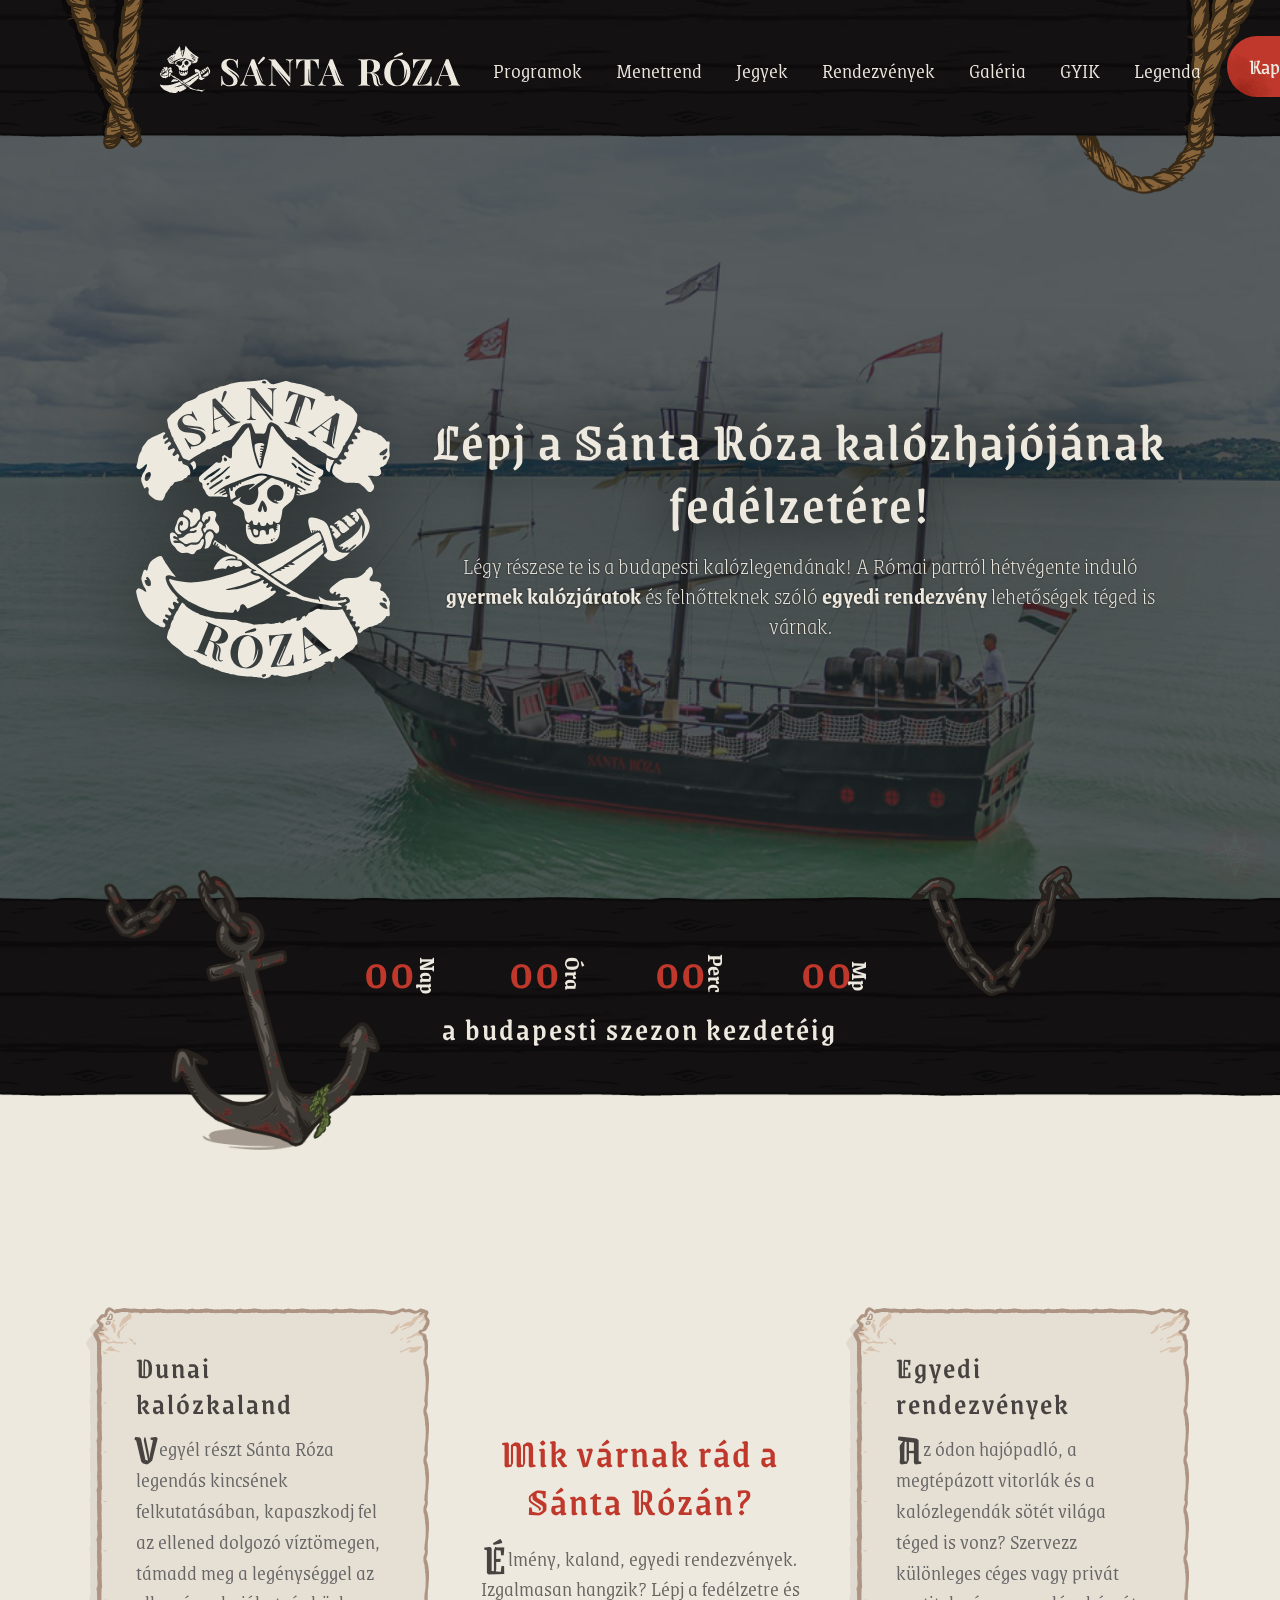
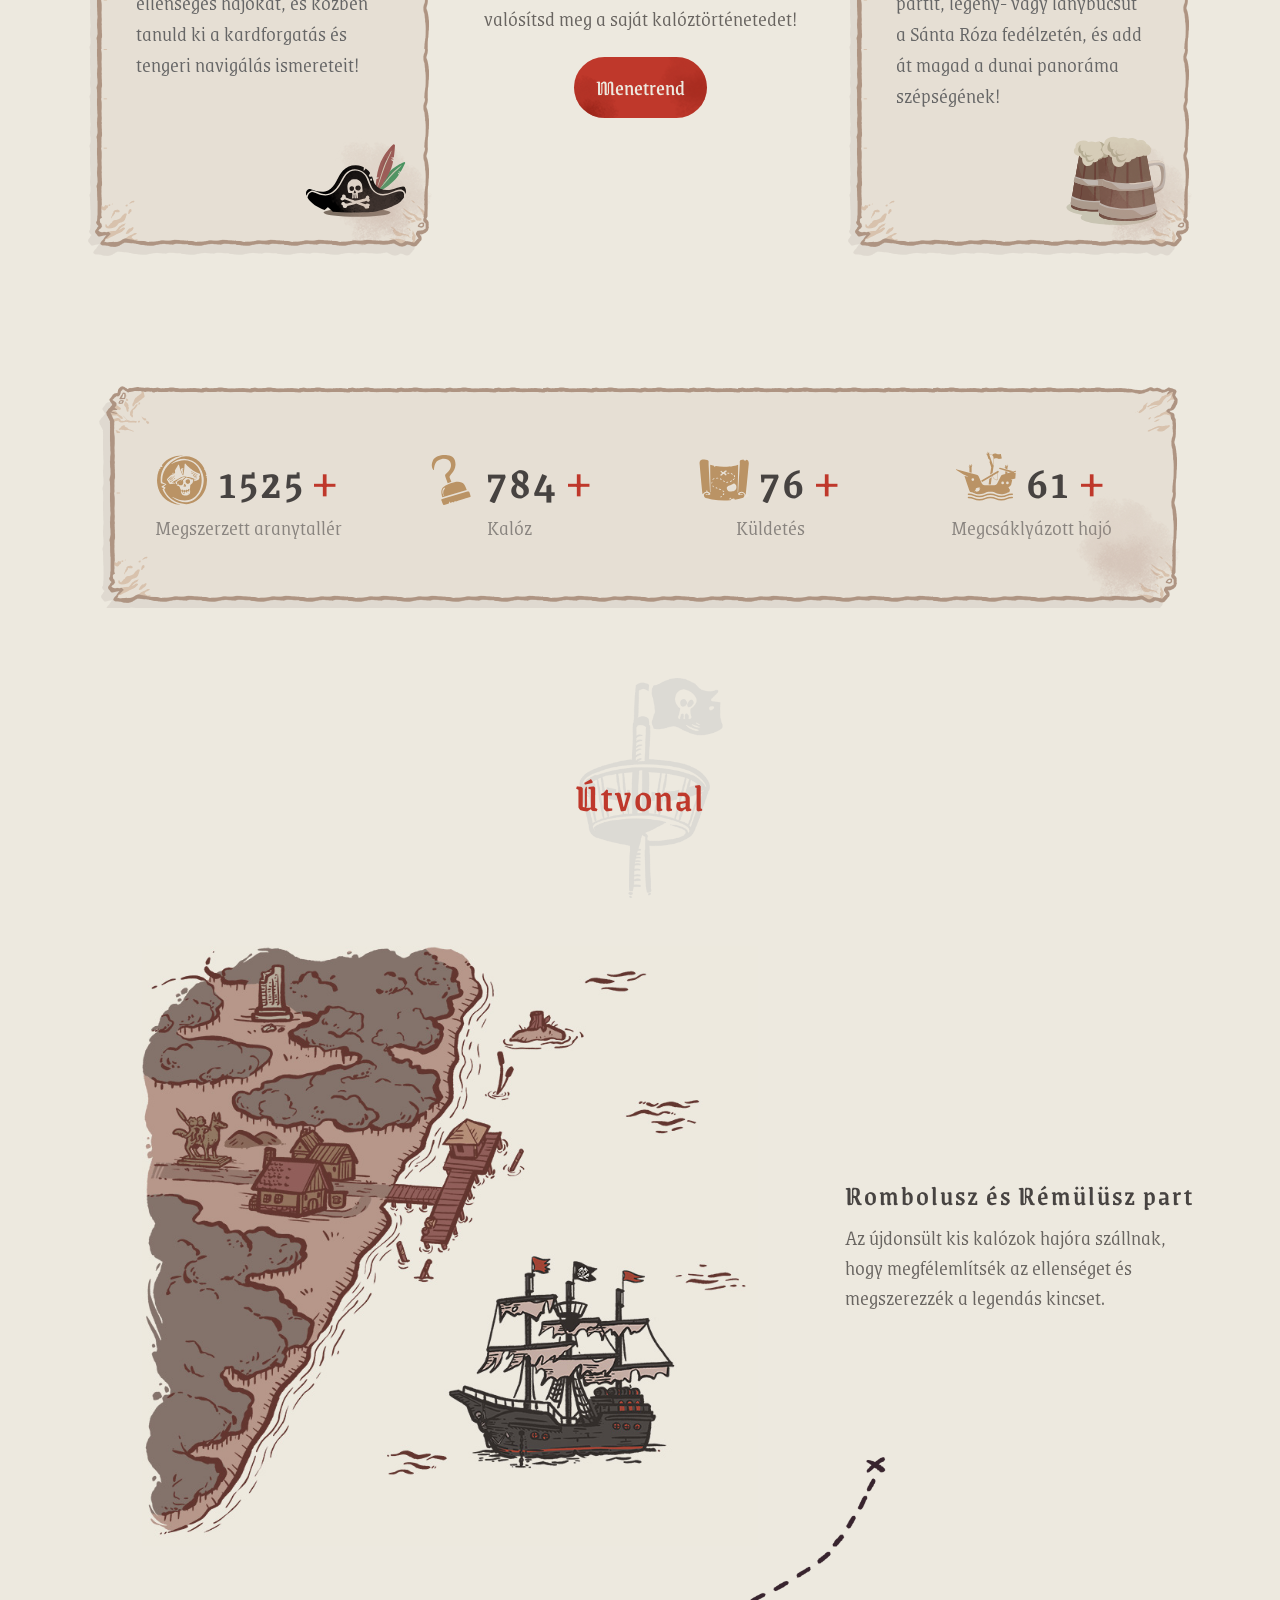
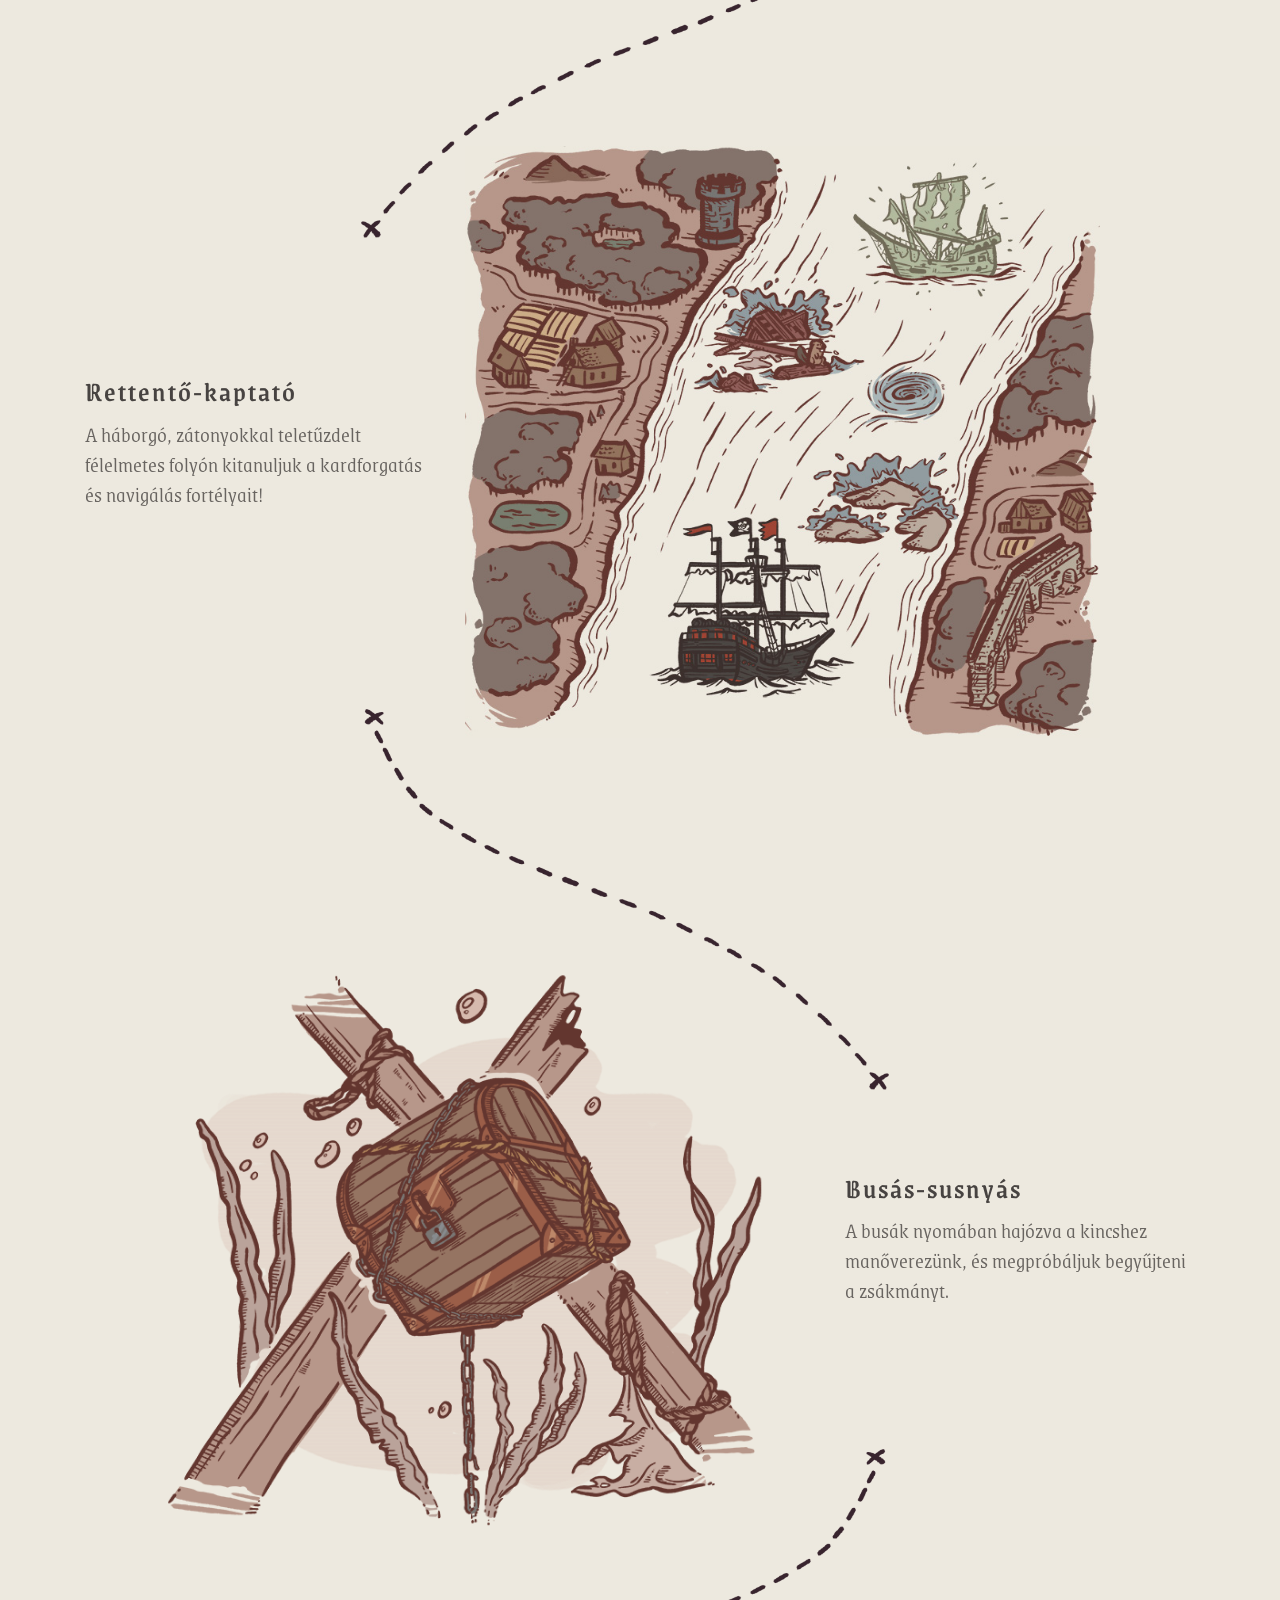
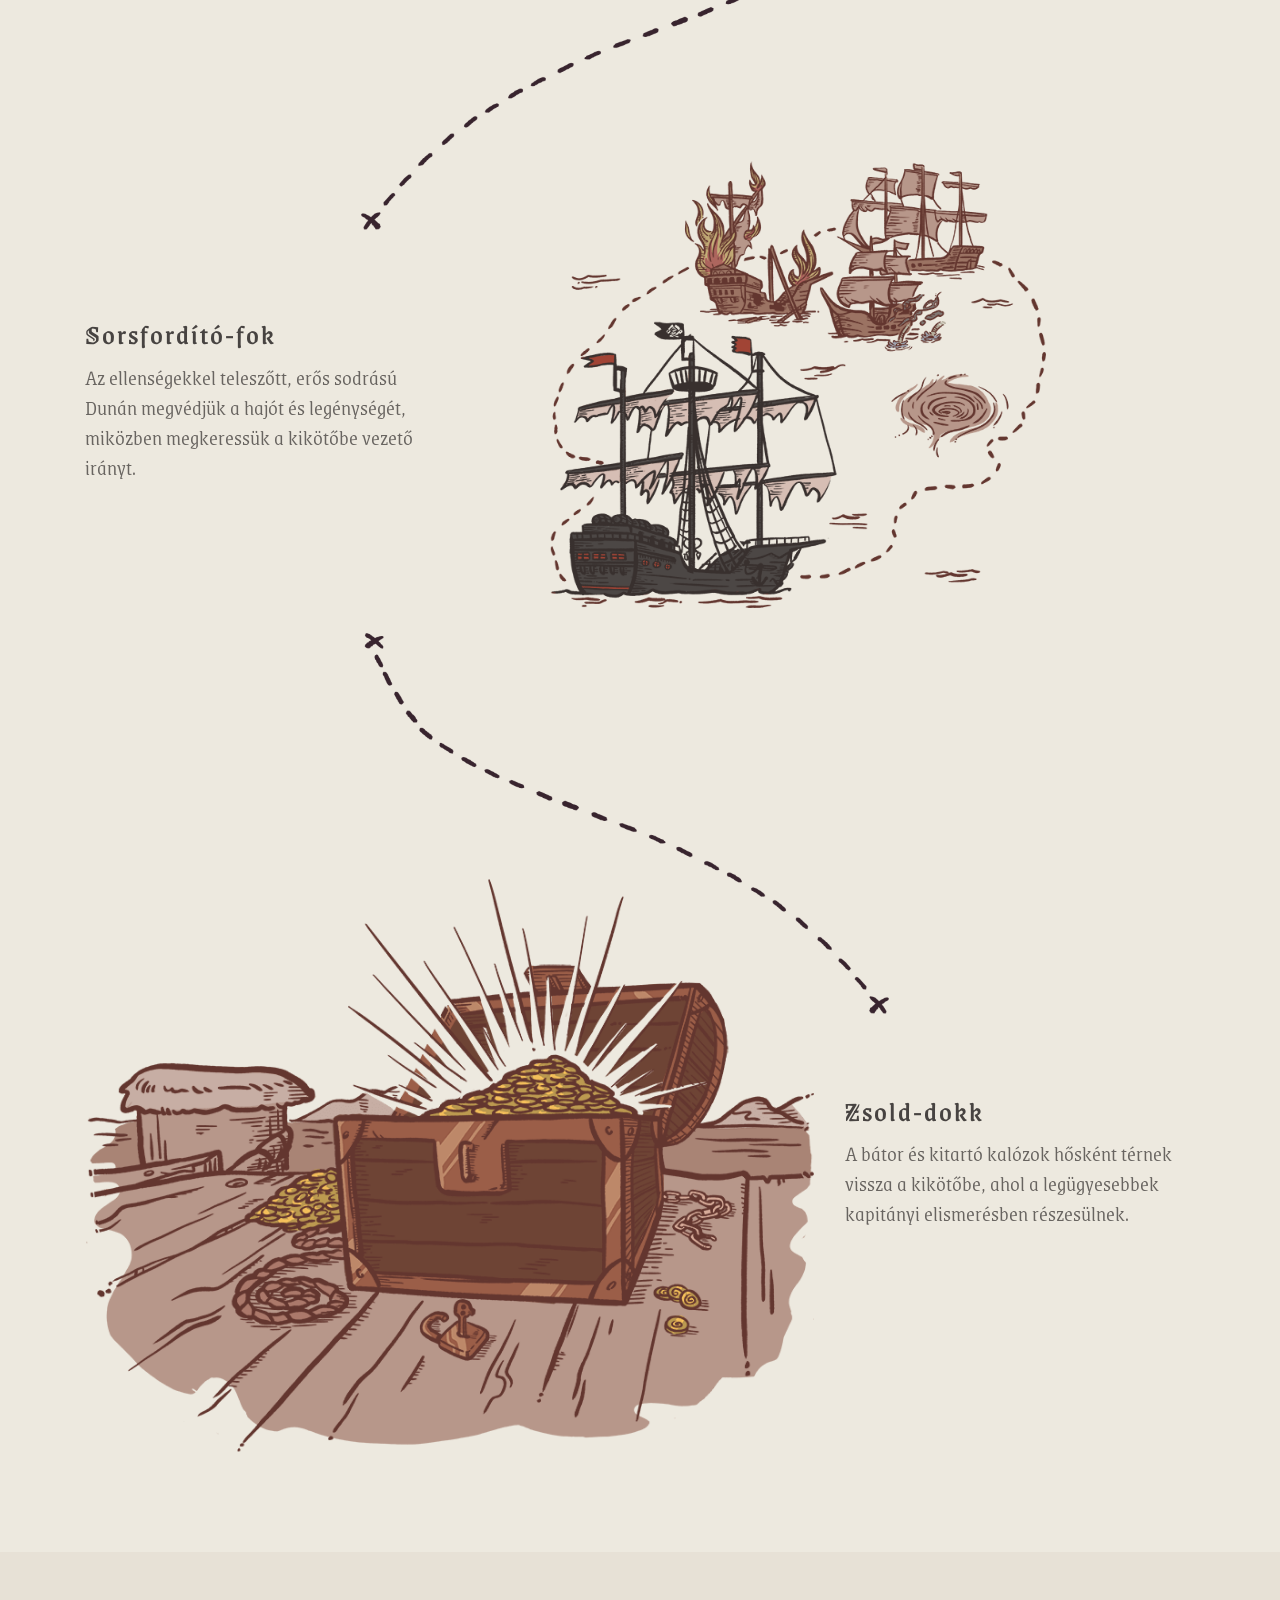
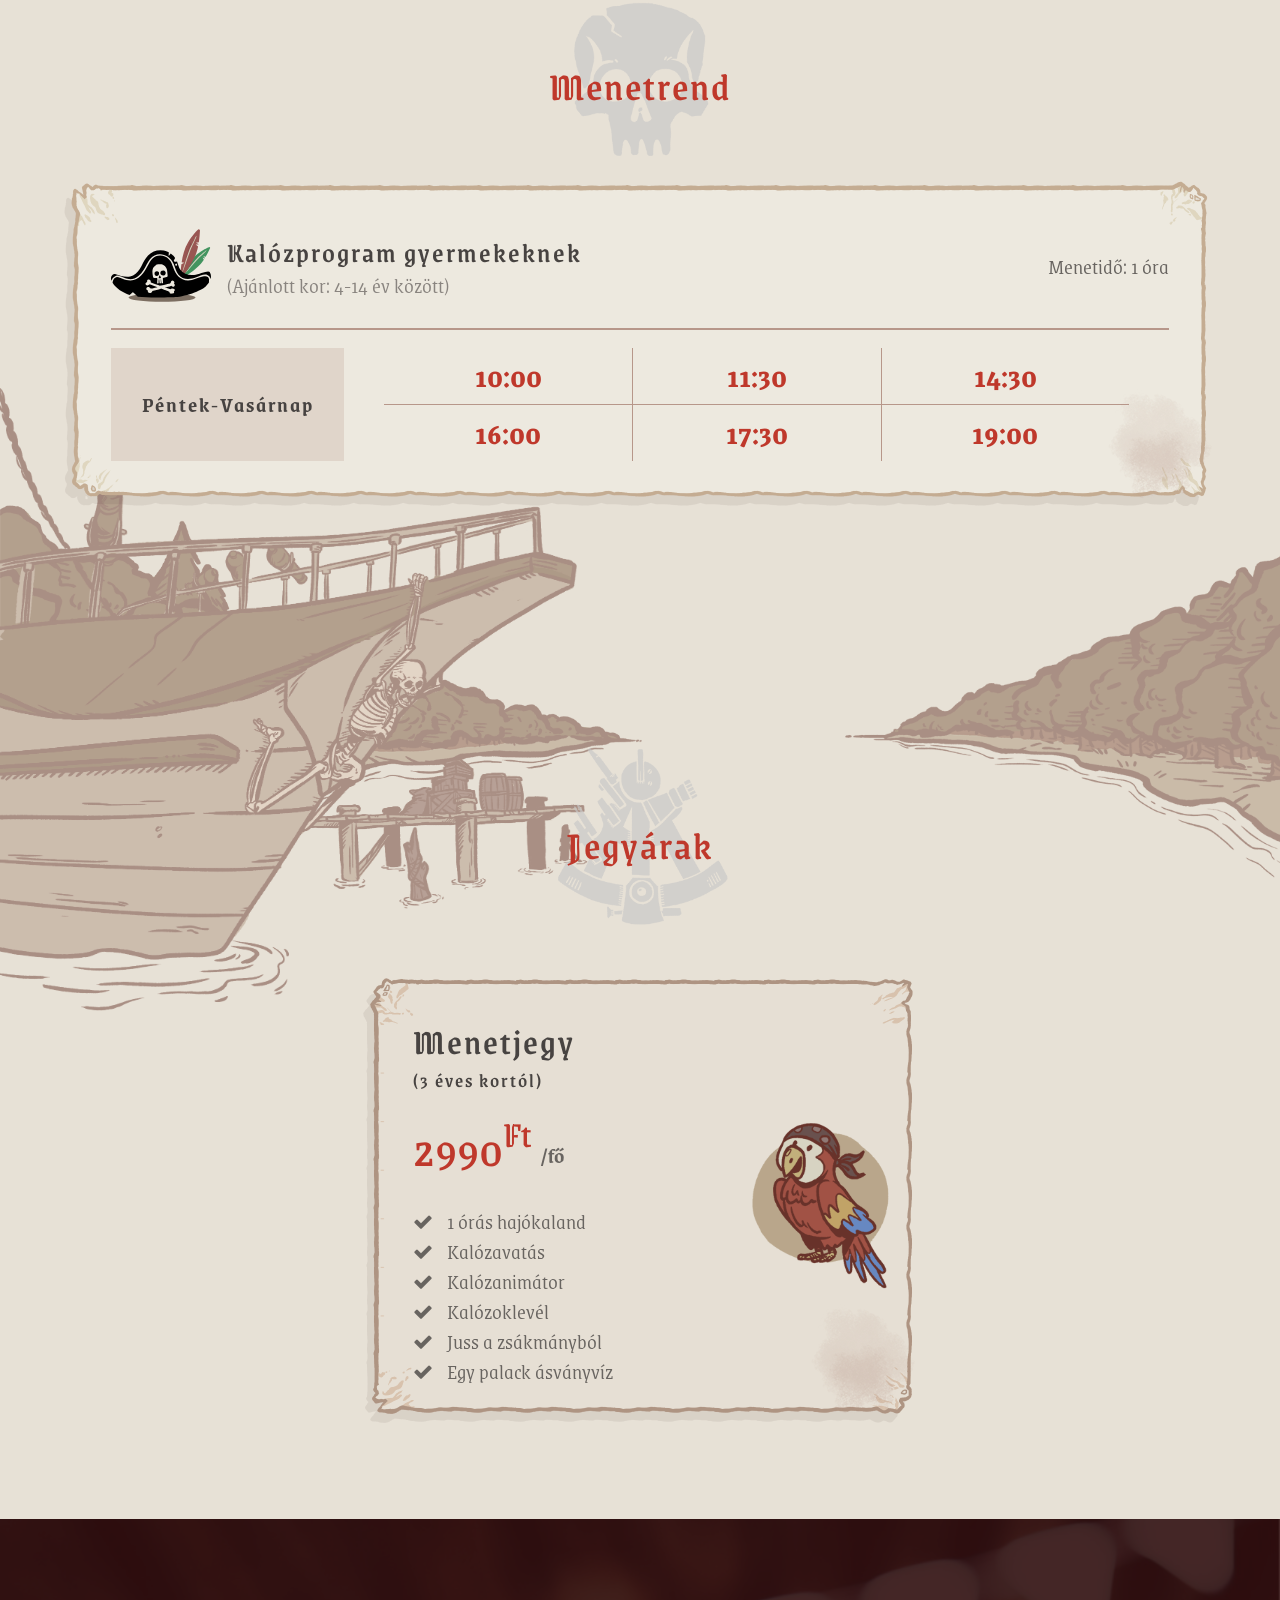
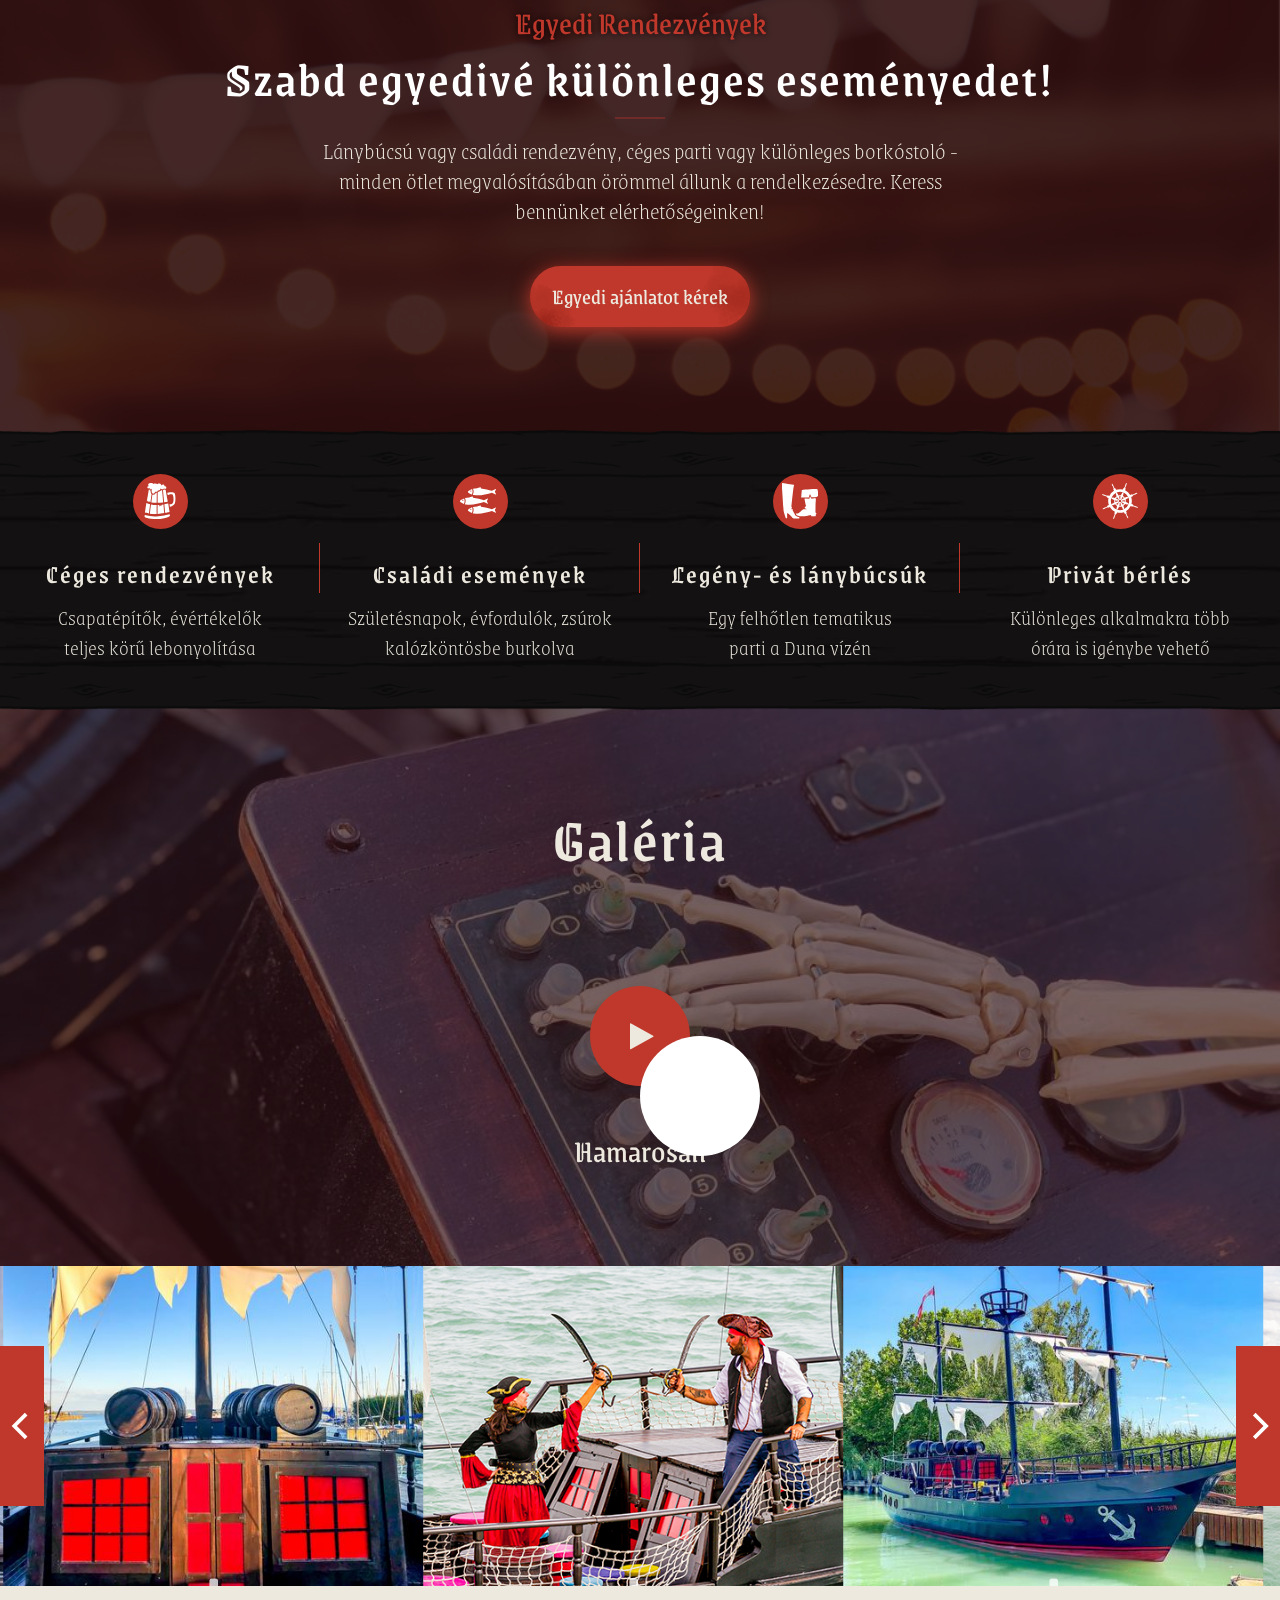
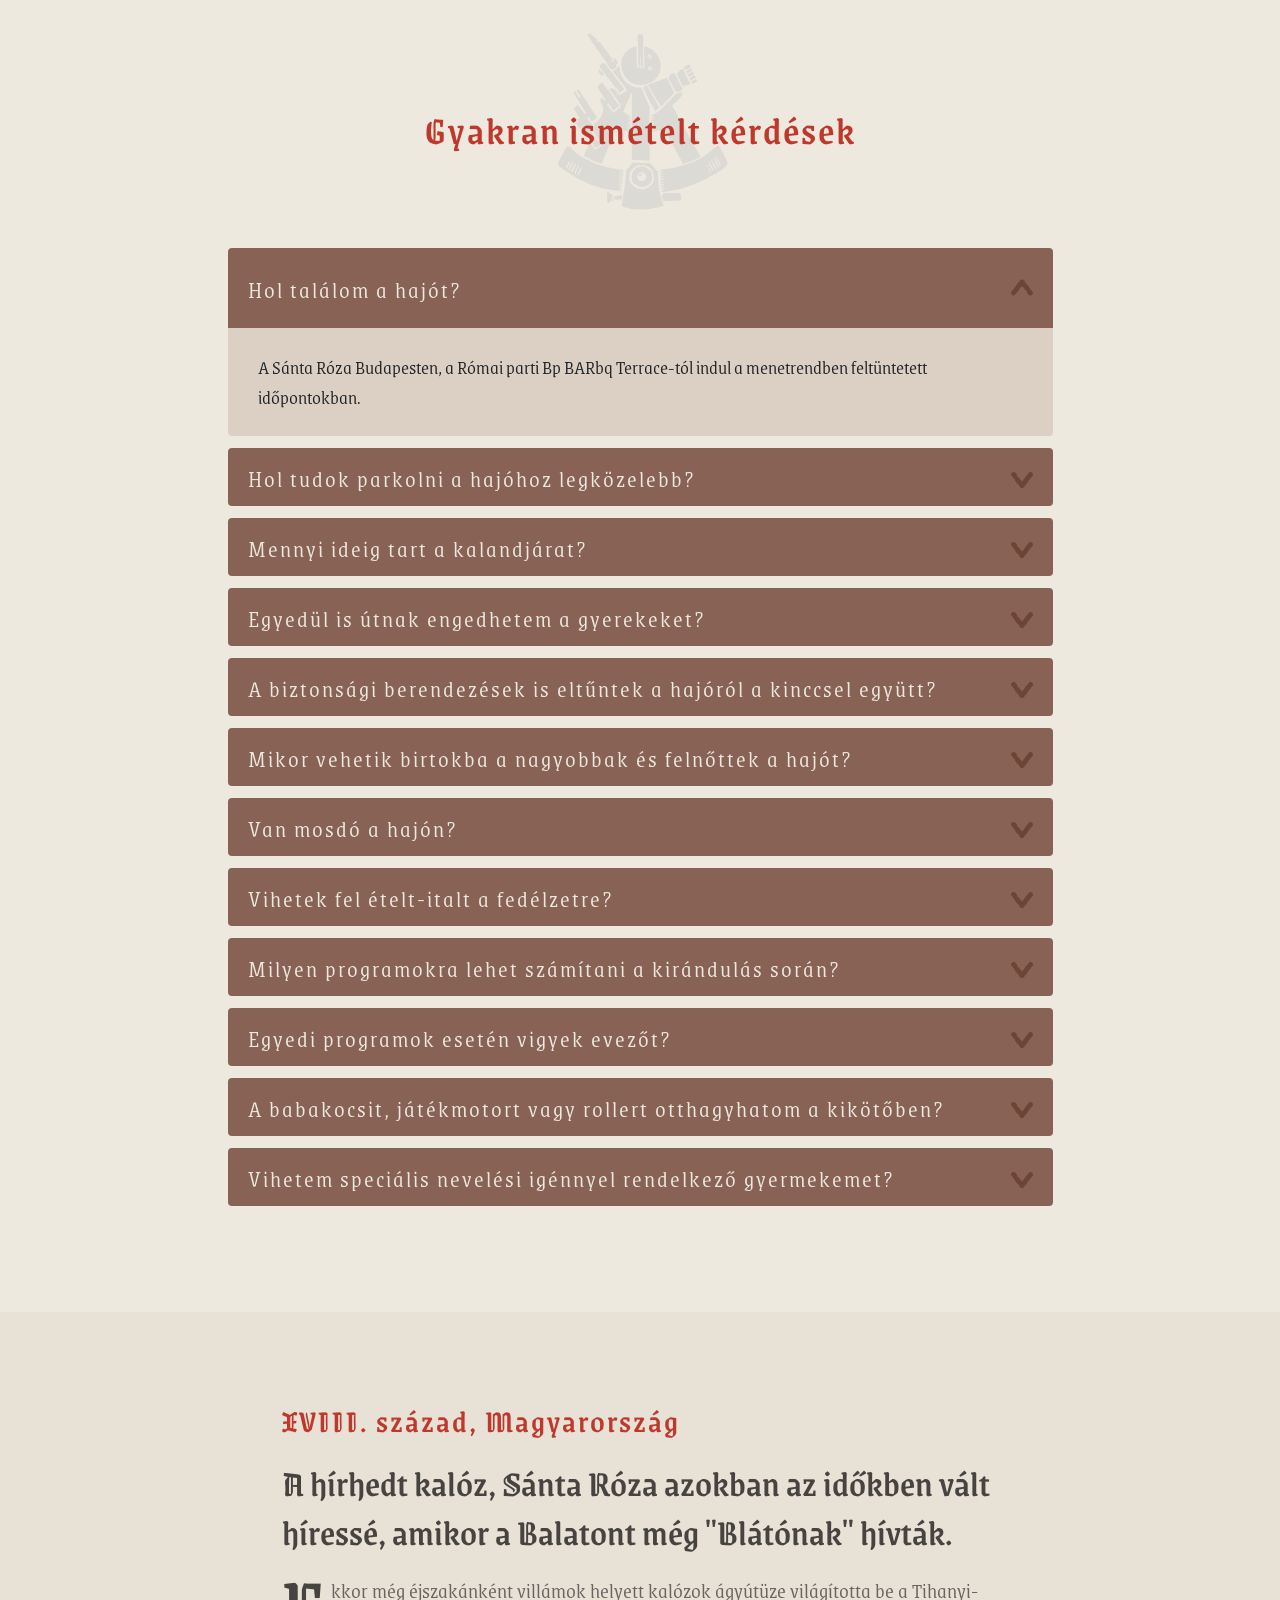
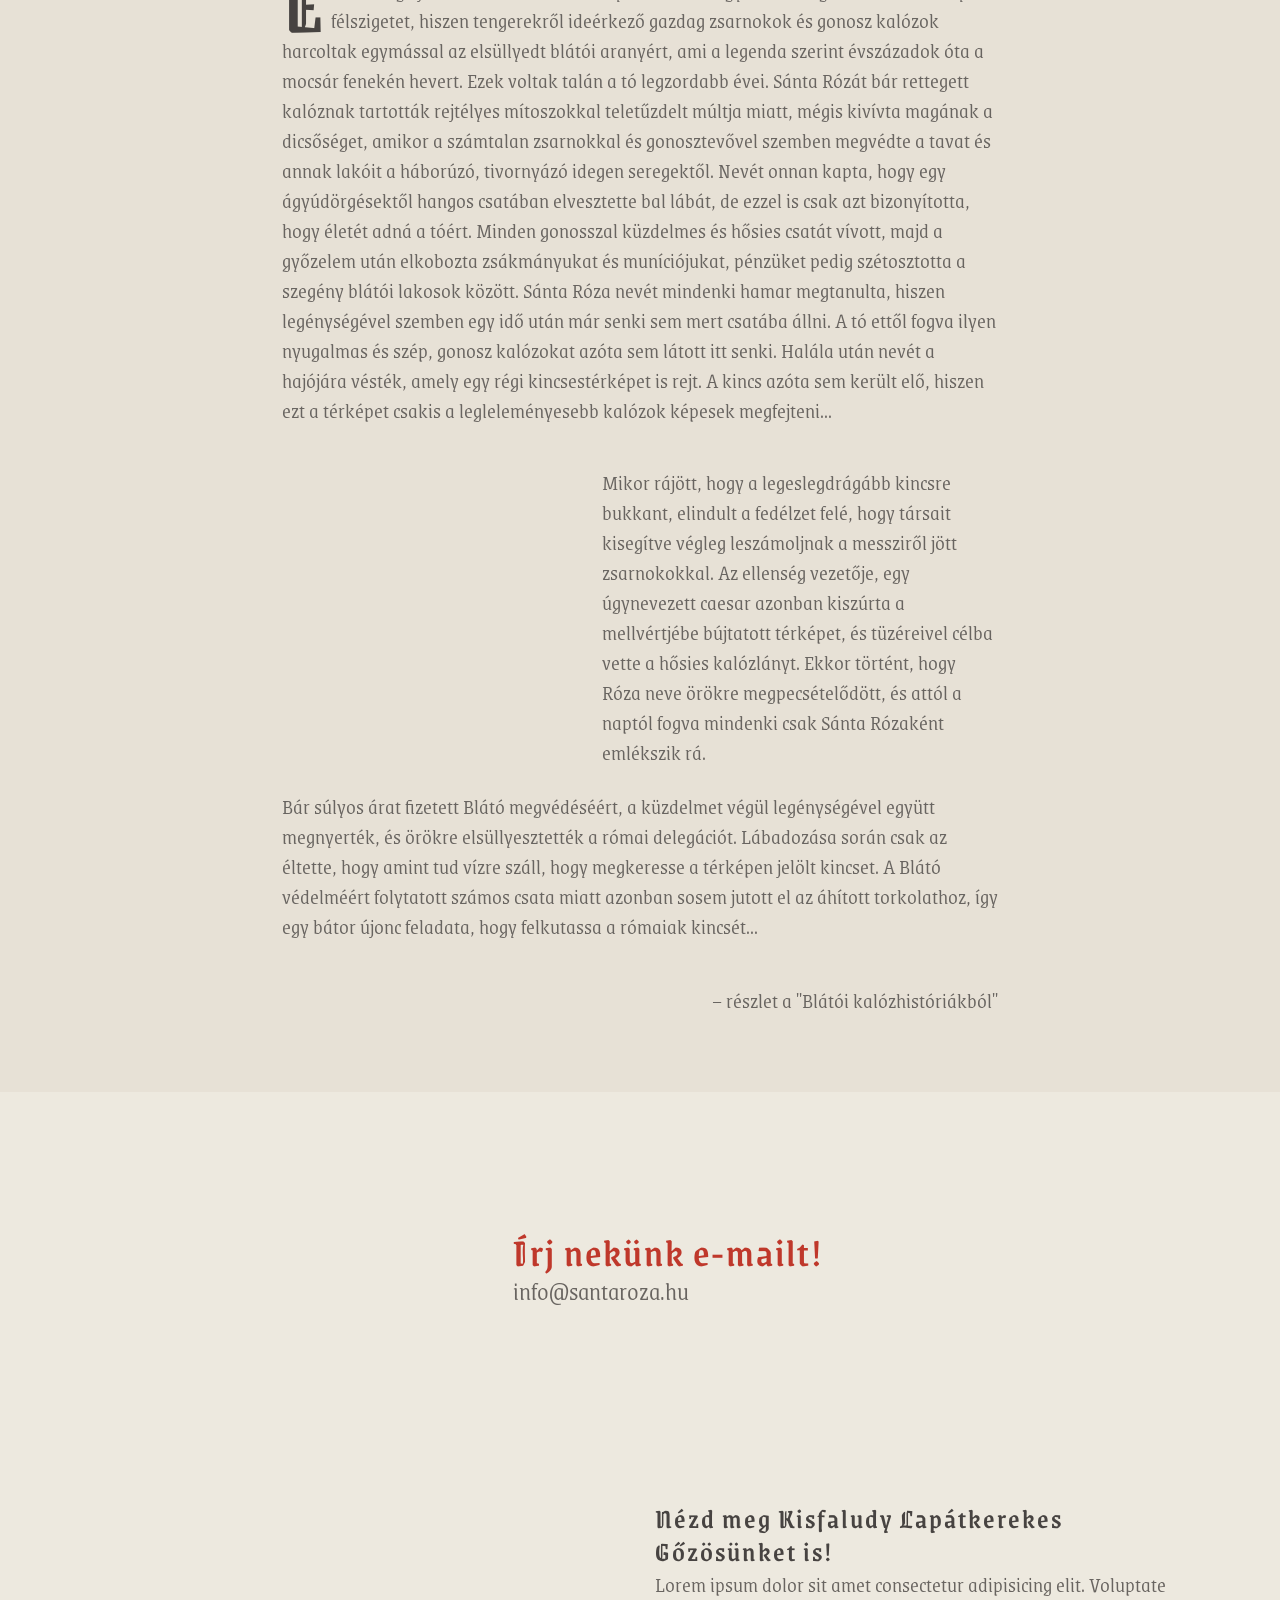
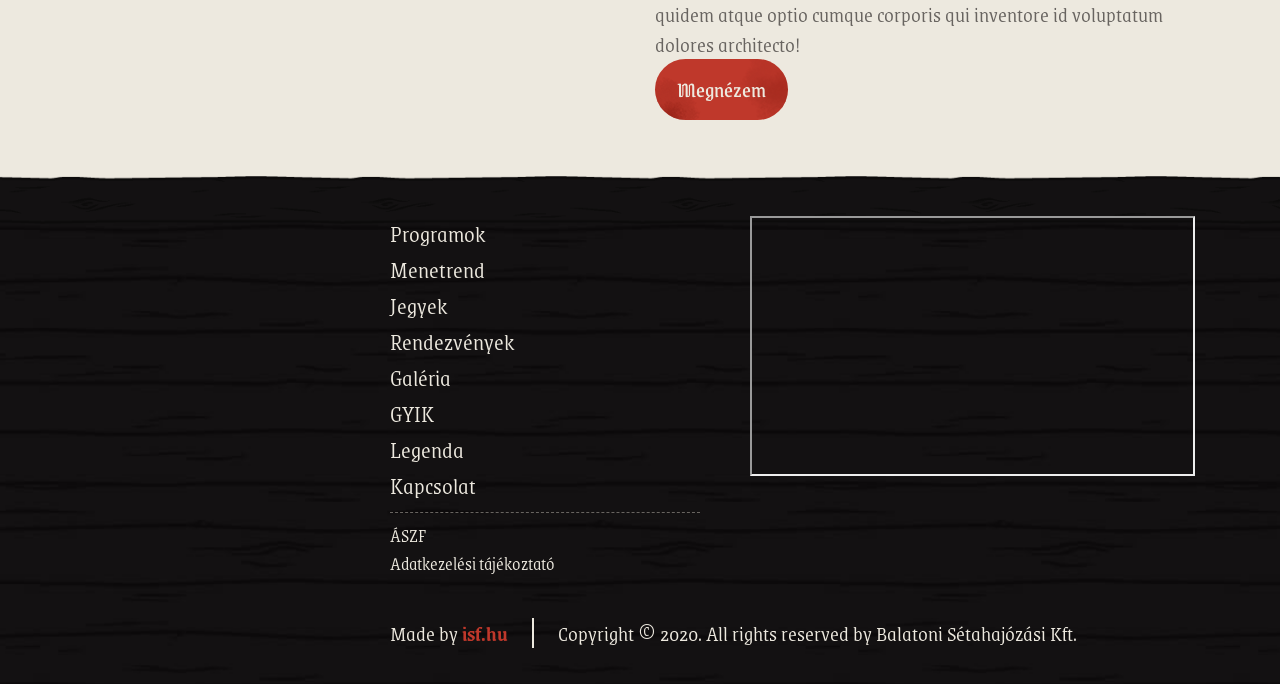
==== index.html @ 6e79219d "started brand cross ref section" ====
<!DOCTYPE html>
<html lang="hu">

<head>

    <!-- ROBOTS NO INDEX -->
    <meta name="robots" content="none" />

    <!-- Google Tag Manager -->
    <script>(function (w, d, s, l, i) {
            w[l] = w[l] || []; w[l].push({
                'gtm.start':
                    new Date().getTime(), event: 'gtm.js'
            }); var f = d.getElementsByTagName(s)[0],
                j = d.createElement(s), dl = l != 'dataLayer' ? '&l=' + l : ''; j.async = true; j.src =
                    'https://www.googletagmanager.com/gtm.js?id=' + i + dl; f.parentNode.insertBefore(j, f);
        })(window, document, 'script', 'dataLayer', 'GTM-WQSBJPK');</script>
    <!-- End Google Tag Manager -->

    <meta charset="UTF-8">
    <meta name="viewport" content="width=device-width, initial-scale=1, shrink-to-fit=no">
    <meta name="keywords"
        content="Kalózhajó, Lupa-sziget, budapesti gyerekprogram, fővárosi gyerekprogram, budapesti hajózás, budapesti kalózhajó, budapesti kalózprogram, privát bérlés, céges rendezvények, hajós program, hajóbérlés, kincskeresés, kalózkaland, Sánta Róza, osztálykirándulás, hajós gyerekprogram, balatoni gyerekprogram, balatoni kalózhajó, kalandjárat" />
    <meta name="description"
        content="Kalózhajós programok gyerekeknek és egyedi rendezvények, valamint privát bérlési lehetőségek a felnőtteknek. Légy te is a Sánta Róza legendájának részese!" />
    <meta property="og:image" content="/images/thumbnail_1920x1080.jpg">
    <title>Sánta Róza kalózhajó</title>
    <!--font-awesome icons link-->
    <link rel="stylesheet" href="css/font-awesome.min.css">
    <!--Favicon-->
    <link rel="icon" type="image/png" sizes="32x32" href="favicon-32x32.png">
    <link rel="icon" type="image/png" sizes="16x16" href="favicon-16x16.png">
    <!-- Bootstrap CSS -->
    <link rel="stylesheet" href="css/bootstrap.min.css">
    <link rel="stylesheet" href="css/slick.css">
    <link rel="stylesheet" href="css/venobox.css">
    <link rel="stylesheet" href="css/lightbox.min.css">
    <!--main style file-->
    <link rel="stylesheet" href="css/style.css">
    <link rel="stylesheet" href="css/responsive.css">
    <link rel="stylesheet" href="css/custom.min.css">

    <!-- Flickity -->
    <link rel="stylesheet" href="css/flickity.min.css" media="screen">
</head>

<body>
    <!-- HEADER AREA START -->
    <!-- Google Tag Manager (noscript) -->
    <noscript><iframe src="https://www.googletagmanager.com/ns.html?id=GTM-WQSBJPK" height="0" width="0"
            style="display:none;visibility:hidden"></iframe></noscript>
    <!-- End Google Tag Manager (noscript) -->

    <nav class="navbar navbar-expand-xl bg-wood--repeat bottom navbar-light sticky-top" id="navber">
        <div class="navbar__ropes-container"></div>
        <span class="rope-right"></span>
        <div class="navbar-content container-fluid">
            <a class="navbar-brand" href="index.html">
                <img class="logomeret navbar__logo" src="images/brand/sr-logo-text-light.svg" alt="Sánta Róza logó">
            </a>
            <button class="navbar-toggler" type="button" data-toggle="collapse" data-target="#navbarSupportedContent"
                aria-controls="navbarSupportedContent" aria-expanded="false" aria-label="Toggle navigation">
                <i class="fa fa-bars" aria-hidden="true"></i>
            </button>

            <div class="collapse navbar-collapse menu-main" id="navbarSupportedContent">
                <ul class="navbar-nav ml-auto menu-item">
                    <li class="nav-item">
                        <a class="nav-link" href="#programok">Programok</a>
                    </li>
                    <li class="nav-item">
                        <a class="nav-link" href="#menetrend">Menetrend</a>
                    </li>
                    <li class="nav-item">
                        <a class="nav-link" href="#jegyarak">Jegyek</a>
                    </li>

                    <li class="nav-item">
                        <a class="nav-link" href="#egyedirendezvenyek">Rendezvények</a>
                    </li>

                    <li class="nav-item">
                        <a class="nav-link" href="#galeria">Galéria</a>
                    </li>

                    <li class="nav-item">
                        <a class="nav-link" href="#gyik">GYIK</a>
                    </li>

                    <li class="nav-item">
                        <a class="nav-link" href="#legenda">Legenda</a>
                    </li>
                    <li class="nav-item">
                        <a class="nav-link nav-btn btn--style1" href="#kapcsolat">Kapcsolat</a>
                    </li>
                </ul>
            </div>
        </div>
    </nav>
    <!-- HEADER AREA END -->

    <!-- BANNER AREA START -->
    <section id="banner">
        <!-- <span class="text-shadow"></span> -->
        <div class="backtotop">
            <a href="#banner"><i class="backtotop__icon"></i></a>
        </div>

        <div class="container h-100">
            <div class="row h-100">
                <div class="col-12">
                    <div class="banner-content">
                        <div class="banner__image-holder"></div>
                        <div class="banner__txt">
                            <h1>Lépj a Sánta Róza kalózhajójának fedélzetére!</h1>
                            <p>Légy részese te is a budapesti kalózlegendának! A Római partról hétvégente induló
                                <b>gyermek
                                    kalózjáratok</b> és felnőtteknek szóló <b>egyedi rendezvény</b> lehetőségek téged is
                                várnak. </p>
                        </div>
                    </div>
                </div>
            </div>
        </div>
    </section>

    <section id="banner-2" class="bg-wood--repeat top-bottom">

        <div class="anchor-container"></div>

        <div class="container">
            <div class="row justify-content-center">
                <div class="col-lg-10 col-md-7 col-sm-12 col-10 mobile-auto">
                    <div class="luanch">
                        <div class="coundown_res">
                            <div class="container">

                            </div>
                            <div class="row no-gutters justify-content-center banner-2__container">
                                <!-- <div class="col-lg-1">
                                    <span class="hourglass-icon"></span>
                                </div> -->
                                <div class="col-lg-11 align-self-center">
                                    <div class="row justify-content-center">
                                        <div class="col-lg-2 col-sm-3 col-3 m-responsive count-item">
                                            <div class="coun">
                                                <div class="coun_time">
                                                    <h2 id="day" class="coming-data"></h2>
                                                    <p class="coming-data2">Nap</p>
                                                </div>
                                            </div>
                                        </div>
                                        <div class="col-lg-2 col-sm-3 col-3 m-responsive count-item">
                                            <div class="coun">
                                                <div class="coun_time">
                                                    <h2 id="hour" class="coming-data"></h2>
                                                    <p class="coming-data2">Óra</p>
                                                </div>
                                            </div>
                                        </div>
                                        <div class="col-lg-2 col-sm-3 col-3 m-responsive count-item">
                                            <div class="coun">
                                                <div class="coun_time">
                                                    <h2 id="month" class="coming-data"></h2>
                                                    <p class="coming-data2">Perc</p>
                                                </div>
                                            </div>
                                        </div>
                                        <div class="col-lg-2 col-sm-3 col-3 m-responsive count-item">
                                            <div class="coun">
                                                <div class="coun_time">
                                                    <h2 id="second" class="coming-data"></h2>
                                                    <p class="coming-data2">Mp</p>
                                                </div>
                                            </div>
                                        </div>
                                        <div class="col-lg-12 align-bottom align-self-center text-center">
                                            <h2 class="banner-2__aside-text">a budapesti szezon kezdetéig</h2>
                                        </div>
                                    </div>
                                </div>

                            </div>
                        </div>
                    </div>
                </div>
            </div>
        </div>
    </section>
    <!-- BANNER AREA END -->


    <!-- EVENT AREA START -->
    <a id="programok"></a>
    <section id="event" class="lazy">
        <div class="container">
            <div class="row">
                <div class="col-12">
                    <div class="row align-items-stretch justify-content-center justify-content-lg-between">
                        <div class="event__item col-lg-4 col-sm-10 col-12 order-2 order-lg-1">
                            <div class="about-item boxed boxed--paper">
                                <span class="about-item__icon icon pirate-hat"></span>
                                <h3>Dunai kalózkaland</h3>
                                <p>
                                    <span class="first-char">V</span>
                                    egyél részt Sánta Róza legendás kincsének felkutatásában, kapaszkodj fel az ellened
                                    dolgozó víztömegen, támadd meg a
                                    legénységgel az ellenséges hajókat, és közben tanuld ki a kardforgatás és tengeri
                                    navigálás ismereteit!</p>
                            </div>
                        </div>

                        <div class="event__item col-lg-4 event-header text-center order-1 order-lg-2">
                            <div class="event-header__content">
                                <h3>Mik várnak rád a Sánta Rózán?</h3>
                                <p>
                                    <span class="first-char">É</span>
                                    lmény, kaland, egyedi rendezvények. Izgalmasan hangzik? Lépj a fedélzetre és
                                    valósítsd
                                    meg a saját kalóztörténetedet!</p>
                                <a href="#menetrend" class="btn--style1">
                                    Menetrend</a>
                            </div>

                        </div>

                        <div class="event__item col-lg-4 col-sm-10 col-12 order-3">
                            <div class="about-item boxed boxed--paper">
                                <span class="about-item__icon icon jugs-mat"></span>
                                <h3>Egyedi rendezvények</h3>
                                <p>
                                    <span class="first-char">A</span>
                                    z ódon hajópadló, a megtépázott vitorlák és a kalózlegendák sötét világa téged is
                                    vonz? Szervezz különleges céges vagy privát partit, legény- vagy lánybúcsút a Sánta
                                    Róza
                                    fedélzetén, és add át magad a dunai panoráma szépségének!</p>
                            </div>
                        </div>
                        <!-- <div class="col-lg-6 col-sm-6">
                            <div class="about-item boxed boxed--paper">
                                <span class="icon steering-wheel"></span>
                                <h3>Navigálás</h3>
                                <p>Tanuld meg a tengeri csomó és a horgonyzás fogalmát, az iránytű használatát és vezesd
                                    te is a hajót. </p>
                            </div>
                        </div>
                        <div class="col-lg-6 col-sm-6">
                            <div class="about-item boxed boxed--paper">
                                <span class="icon pirate-ship"></span>
                                <h3>Portyázás</h3>
                                <p>Sánta Róza emlékére a környező hajók ostromlása, ágyútűz és csatakiáltások közepette.
                                </p>
                            </div>
                        </div> -->
                    </div>
                </div>
            </div>
        </div>
    </section>
    <!-- EVENT AREA END -->

    <!-- COUNTER AREA START -->
    <section id="counter" class="lazy">
        <div class="container">
            <div class="counter__container">
                <div class="row justify-content-center">
                    <div class="col-11">
                        <div class="row count-shadow count-item boxed boxed--paper">
                            <div class="col-lg-3 col-sm-6 text-center counter-txt line-dark">
                                <span class="icon coin-2"></span>
                                <h3 class="counter" data-counterup-time="2500" data-counterup-delay="30"
                                    data-counterup-beginat="100">2179</h3>
                                <span>+</span>
                                <p>Megszerzett aranytallér</p>
                            </div>
                            <div class="col-lg-3 col-sm-6 text-center counter-txt">
                                <span class="icon pirate-hook-2"></span>
                                <h3 class="counter" data-counterup-time="2500" data-counterup-delay="30"
                                    data-counterup-beginat="10">1203</h3>
                                <span>+</span>
                                <p>Kalóz</p>
                            </div>
                            <div class="col-lg-3 col-sm-6 text-center counter-txt line-dark">
                                <span class="icon map"></span>
                                <h3 class="counter" data-counterup-time="2500" data-counterup-delay="30"
                                    data-counterup-beginat="2">114</h3>
                                <span>+</span>
                                <p>Küldetés</p>
                            </div>
                            <div class="col-lg-3 col-sm-6 text-center counter-txt">
                                <span class="icon ship-surrender"></span>
                                <h3 class="counter" data-counterup-time="2500" data-counterup-delay="30"
                                    data-counterup-beginat="10">79</h3>
                                <span>+</span>
                                <p>Megcsáklyázott hajó</p>
                            </div>
                        </div>
                    </div>
                </div>
            </div>

        </div>
    </section>
    <!-- COUNTER AREA END -->

    <!-- ROUTE SECTION START -->
    <a id="utvonal"></a>
    <section id="route-section">
        <div class="container">
            <div class="row justify-content-center route-section__heading">
                <div class="col-12 section-title text-center">
                    <h1>Útvonal</h1>
                    <div class="header header--style-1"></div>
                </div>
            </div>

            <!-- ROUTE ITEM -->
            <div class="row align-items-center route-section__item route-section__start">
                <div class="col-lg-8 route-section__img-container">
                    <img class="route-section__img img-fluid lazy" data-srcset="images/background-images/rombolusz-remulusz-mobile.jpg 480w,
                    images/background-images/rombolusz-remulusz.jpg 768w" alt="Rombolusz és Rémülüsz parti kikötő">
                </div>
                <div class="col-lg-4">
                    <div class="route-section__text">
                        <h3>Rombolusz és Rémülüsz part</h3>
                        <p>Az újdonsült kis kalózok hajóra szállnak, hogy megfélemlítsék az ellenséget és megszerezzék a
                            legendás kincset.</p>
                    </div>
                </div>
            </div>
            <!-- ROUTE ITEM END -->

            <!-- ROUTE CONNECTOR -->
            <div class="row align-items-center justify-content-center route-section__connection">
            </div>
            <!-- ROUTE CONNECTOR END -->

            <!-- ROUTE ITEM -->
            <div class="row align-items-center route-section__item">
                <div class="col-lg-4">
                    <div class="route-section__text">
                        <h3>Rettentő-kaptató</h3>
                        <p>A háborgó, zátonyokkal teletűzdelt félelmetes folyón kitanuljuk a kardforgatás és navigálás
                            fortélyait!</p>
                    </div>
                </div>
                <div class="col-lg-7 route-section__img-container">
                    <img class="route-section__img img-fluid lazy" data-srcset="images/background-images/rettento-kaptato-mobile.jpg 480w,
                    images/background-images/rettento-kaptato.jpg 768w" alt="Rettentő kaptató">
                </div>
            </div>
            <!-- ROUTE ITEM END -->

            <!-- ROUTE CONNECTOR -->
            <div class="row align-items-center justify-content-center route-section__connection alt">
            </div>
            <!-- ROUTE CONNECTOR END -->

            <!-- ROUTE ITEM -->
            <div class="row align-items-center route-section__item route-section__start">
                <div class="col-lg-8 route-section__img-container">
                    <img class="route-section__img img-fluid lazy"
                        data-src="images/background-images/map-treasure-01.png" alt="">
                </div>
                <div class="col-lg-4">
                    <div class="route-section__text">
                        <h3>Busás-susnyás</h3>
                        <p>A busák nyomában hajózva a kincshez manőverezünk, és megpróbáljuk begyűjteni a zsákmányt.
                        </p>
                    </div>
                </div>
            </div>
            <!-- ROUTE ITEM END -->

            <!-- ROUTE CONNECTOR -->
            <div class="row align-items-center justify-content-center route-section__connection">
            </div>
            <!-- ROUTE CONNECTOR END -->

            <!-- ROUTE ITEM -->
            <div class="row align-items-center route-section__item">
                <div class="col-lg-4">
                    <div class="route-section__text">
                        <h3>Sorsfordító-fok</h3>
                        <p>Az ellenségekkel teleszőtt, erős sodrású Dunán megvédjük a hajót és legénységét, miközben
                            megkeressük a kikötőbe vezető irányt.</p>
                    </div>
                </div>
                <div class="col-lg-7 route-section__img-container">
                    <img class="route-section__img img-fluid lazy"
                        data-src="images/background-images/map-cape-bravery-01.png" alt="">
                </div>
            </div>
            <!-- ROUTE ITEM END -->

            <!-- ROUTE CONNECTOR -->
            <div class="row align-items-center justify-content-center route-section__connection alt">
            </div>
            <!-- ROUTE CONNECTOR END -->

            <!-- ROUTE ITEM -->
            <div class="row align-items-center route-section__item route-section__start">
                <div class="col-lg-8 route-section__img-container">
                    <img class="route-section__img img-fluid lazy"
                        data-src="images/background-images/map-destination-01.png" alt="">
                </div>
                <div class="col-lg-4">
                    <div class="route-section__text">
                        <h3>Zsold-dokk</h3>
                        <p>A bátor és kitartó kalózok hősként térnek vissza a kikötőbe, ahol a legügyesebbek kapitányi
                            elismerésben részesülnek. </p>
                    </div>
                </div>
            </div>
            <!-- ROUTE ITEM END -->



        </div>
    </section>
    <!-- ROUTE SECTION END -->

    <!-- SCHEDULE AND PRICE -->
    <section id="schedule-prices" class="bg-darker">

        <span class="schedule-prices__bg">
            <i class="bg__ship lazy" data-src="/images/background-images/schedule-ship-01.png"></i>
            <!-- <i class="bg__fog"></i> -->
            <i class="bg__left lazy" data-src="images/background-images/schedule-left.png"></i>
            <i class="bg__right lazy" data-src="/images/background-images/schedule-right.png"></i>
            <!-- <i class="bg__mountains lazy" data-src="images/background-images/schedule-mountains.svg"></i> -->
        </span>


        <!-- SCHEDULE AREA START -->
        <a id="menetrend"></a>
        <section id="schedule">
            <div class="container zindex">
                <div class="row">
                    <div class="col-lg-12 text-center speaker-heading section-title">
                        <h1>Menetrend</h1>
                        <div class="header header--dark header--style-2"></div>
                    </div>
                </div>

                <div class="row justify-content-center schedule__table-container">
                    <div class="col-11 col-lg-12">
                        <div class="schedule__item boxed boxed--paper-2">
                            <!-- <img src="images/background-images/wooden-board-01.png" class="schedule__item-bckgrnd"/> -->
                            <div class="row justify-content-center h-100">
                                <div class="col-12 align-self-center">
                                    <div class="schedule__item-container">
                                        <!-- <span class="schedule__item-img"></span> -->

                                        <!-- SCHEDULE ITEM -->
                                        <div class="schedule__item-text">
                                            <div
                                                class="schedule__item-header row align-items-center justify-content-between">
                                                <div class="col-lg-10 col-xl-9">
                                                    <div class="schedule__item-header-container">
                                                        <i class="schedule__item-img"></i>
                                                        <div class="schedule__item-header-txt">
                                                            <h3>Kalózprogram gyermekeknek </h3>
                                                            <p>(Ajánlott kor: 4-14 év között)</p>
                                                        </div>
                                                    </div>


                                                </div>
                                                <div class="col-lg-2 col-xl-3 text-lg-right">
                                                    <p>Menetidő: 1 óra</p>
                                                </div>
                                            </div>
                                            <div class="schedule__timetable-block">
                                                <div class="schedule__timetable-period">
                                                    <h3>Péntek-Vasárnap</h3>

                                                </div>
                                                <div class="schedule__timetable-rows">
                                                    <ul class="schedule__timetable">
                                                        <li>10:00</li>
                                                        <li>11:30</li>
                                                        <li>14:30</li>

                                                    </ul>
                                                    <ul class="schedule__timetable">
                                                        <li>16:00</li>
                                                        <li>17:30</li>
                                                        <li>19:00</li>
                                                    </ul>
                                                </div>

                                            </div>
                                            <!-- <div class="schedule__timetable-row">
                                                <ul class="schedule__timetable">
                                                    <li class="schedule__timetable-period">Szombat-Vasárnap</li>
                                                    <li>11:30</li>
                                                    <li>12:00</li>
                                                    <li>14:30</li>
                                                    <li>15:00</li>
                                                    <li>16:30</li>
                                                </ul>
                                            </div> -->
                                        </div>
                                        <!-- SCHEDULE ITEM END -->

                                    </div>
                                </div>
                            </div>

                        </div>

                        <div class="schedule__addendum">
                            <ul>
                                <!-- <li>Lorem ipsum, dolor sit amet consectetur adipisicing elit. Beatae, atque distinctio!
                                    Laborum.</li> -->
                            </ul>
                        </div>

                        <!--<a class="btn btn--style1" href="index.html#ticket">Jegyvásárlás</a> -->


                    </div>
                </div>


        </section>
        <!-- SCHEDULE AREA END -->

        <!-- PRICE AREA START -->
        <a id="jegyarak"></a>
        <section id="price">
            <div class="container">
                <div class="row">
                    <div class="col-lg-12 section-title text-center">
                        <h1>Jegyárak</h1>
                        <div class="header header--dark header--style-3"></div>
                    </div>
                </div>
                <div class="row justify-content-center align-items-lg-stretch price-pa">
                    <div class="col-lg-6 col-md-10 col-sm-12 col-11">
                        <div class="price-item__container">

                            <div class="price-item boxed boxed--paper">
                                <div class="row">
                                    <div class="col-12 col-lg-8">
                                        <div class="price-item__text-container">
                                            <h3>Menetjegy</h3>
                                            <h5>(3 éves kortól)</h5>
                                            <!--<span class="cl">0-14 éves korig</span>-->
                                            <div class="price-tag">
                                                <span>2990<sup>Ft</sup>
                                                    <p><strong>/fő</strong></p>
                                                </span>
                                            </div>
                                            <div class="gap-p">
                                                <p><i class="fa fa-check" aria-hidden="true"></i> 1 órás hajókaland
                                                </p>
                                                <p><i class="fa fa-check" aria-hidden="true"></i> Kalózavatás</p>
                                                <p><i class="fa fa-check" aria-hidden="true"></i> Kalózanimátor</p>
                                                <p><i class="fa fa-check" aria-hidden="true"></i> Kalózoklevél</p>
                                                <p><i class="fa fa-check" aria-hidden="true"></i> Juss a zsákmányból</p>
                                                <p><i class="fa fa-check" aria-hidden="true"></i> Egy palack ásványvíz
                                                </p>
                                            </div>
                                        </div>
                                        <!-- <div class="price__img-holder">
                                                    <img src="/images/icons/icon-kid.png" alt="">
                                                </div> -->
                                    </div>
                                    <div class="col-12 col-lg-4 align-self-center">
                                        <img class="img-fluid m-auto lazy" style="display: block; margin: 0 auto"
                                            data-src="/images/icons/icon-kid.png" alt="">

                                    </div>
                                </div>

                            </div>
                        </div>

                    </div>
                    <!-- <div class="col-lg-4 col-sm-8 col-md-8">
                        <div class="price-item__container">
                            <div class="price-item recommand-item boxed boxed--paper">
                                <div class="price-item__text-container">
                                    <h3>Testvérjegy</h3>
                                    <span class="cl">0-14 éves korig</span>
                                    <div class="price-tag">
                                        <span>-1 000<sup>Ft</sup>
                                            <p>/ testvér</p>
                                        </span>
                                    </div>
                                    <div class="gap-p">
                                        <p><i class="fa fa-check" aria-hidden="true"></i> Kedvezményes jegyvásárlási lehetőség</p>
                                        <p><i class="fa fa-check" aria-hidden="true"></i> Sok a tesód? Jó helyen jársz!</p>
                                        <p><i class="fa fa-check" aria-hidden="true"></i> Közös tesókaland</p>
                                    </div>
                                </div>

                                <div class="price__img-holder">
                                    <img src="/images/icons/icon-brothers.png" alt="">
                                </div>
                            </div>
                        </div>
                    </div>
                    <div class="col-lg-4 col-sm-8 col-md-8">
                        <div class="price-item__container">
                            <div class="price-item boxed boxed--paper">

                                <div class="price-item__text-container">
                                    <h3>Szülői jegy</h3>
                                    <span class="cl"></span>
                                    <div class="price-tag">
                                        <span>2 000<sup>Ft</sup></span>
                                    </div>
                                    <div class="gap-p">
                                        <p><i class="fa fa-check" aria-hidden="true"></i> Kedvezményes jegycsomag</p>
                                        <p><i class="fa fa-check" aria-hidden="true"></i> Családi fotó a legénységgel
                                        </p>
                                        <p><i class="fa fa-check" aria-hidden="true"></i> Családi élményözön </p>
                                    </div>
                                </div>

                                <div class="price__img-holder">
                                    <img src="/images/icons/icon-parent.png" alt="">
                                </div>
                            </div>
                        </div>
                    </div> -->
                </div>
            </div>
        </section>
        <!-- PRICE AREA END -->

    </section>
    <!-- SCHEDULE AND PRICE END -->


    <!-- ORGANIZE AREA START -->
    <a id="egyedirendezvenyek"></a>
    <section id="organize">
        <span class="text-shadow"></span>
        <div class="container zindex">
            <div class="row">
                <div class="col-lg-10 m-auto text-center">
                    <div class="organize-text">
                        <span class="head-span">Egyedi Rendezvények</span>
                        <h3>Szabd egyedivé különleges eseményedet!<span></span></h3>
                        <p>Lánybúcsú vagy családi rendezvény, céges parti vagy különleges borkóstoló - minden ötlet
                            megvalósításában örömmel állunk a rendelkezésedre. Keress bennünket elérhetőségeinken!</p>
                        <a class="btn--style1" href="#kapcsolat">Egyedi ajánlatot kérek</a>
                    </div>
                </div>
            </div>
        </div>
    </section>
    <section id="organize_2" class="bg-wood--repeat top-bottom">
        <div class="container-fluid">
            <div class="row justify-content-center">
                <div class="col-lg-3 col-sm-6 org-item">
                    <i class="icon jug-white" aria-hidden="true"></i>
                    <h3>Céges rendezvények</h3>
                    <p>Csapatépítők, évértékelők</p>
                    <p>teljes körű lebonyolítása</p>
                </div>
                <div class="col-lg-3 col-sm-6 org-item sm-style-h">
                    <i class="icon fishes" aria-hidden="true"></i>
                    <h3>Családi események</h3>
                    <p>Születésnapok, évfordulók, zsúrok</p>
                    <p>kalózköntösbe burkolva</p>
                </div>
                <div class="col-lg-3 col-sm-6 org-item">
                    <i class="icon boots" aria-hidden="true"></i>
                    <h3>Legény- és lánybúcsúk</h3>
                    <p>Egy felhőtlen tematikus </p>
                    <p>parti a Duna vízén</p>
                </div>
                <div class="col-lg-3 col-sm-6 org-item or-i-none">
                    <i class="icon wheel-1-white" aria-hidden="true"></i>
                    <h3>Privát bérlés</h3>
                    <p>Különleges alkalmakra több</p>
                    <p>órára is igénybe vehető</p>
                </div>
            </div>
        </div>
        </div>
    </section>
    <!-- ORGANIZE AREA END -->

    <!-- GALLERY AREA START -->
    <a id="galeria"></a>
    <section id="gallery" class="lazy" data-loader="bgLoader">

        <div class="container zindex">
            <div class="row">
                <div class="col-lg-12 speaker-heading gallery-heading">
                    <h3>Galéria</h3>
                    <!-- <div class="header-style gallery-style"></div> -->
                </div>
            </div>
            <div class="row gallery-pa">
                <div class="col-lg-10 m-auto text-center video-p">
                    <a data-autoplay="true" data-vbtype="video" href="https://youtu.be/Xj3gU3jACe8" class=" venobox"><i
                            class="fa fa-play" aria-hidden="true"></i></a>
                    <p>Hamarosan</p>
                </div>
            </div>
        </div>
    </section>

    <!-- IMAGE GALLERY START -->
    <section id="gallery-carousel">

        <div class="gallery-carousel__container">

            <div class="gallery-carousel__item">
                <img class="lazy" data-src="images/480/sr-480-09.jpg" alt="Kalózhangulat a fedélzeten">
                <div class="hover-overlay">
                    <a href="images/1024/sr-1024-09.jpg" data-lightbox="roadtrip" data-title="Gallery"><i
                            class="fa fa-plus" aria-hidden="true"></i></a>
                </div>
            </div>

            <div class="gallery-carousel__item">
                <img class="lazy" data-src="images/480/sr-480-07.jpg"
                    alt="A háborúktól megtápázott vitorla és a titkos kabin">
                <div class="hover-overlay">
                    <a href="images/1024/sr-1024-07.jpg" data-lightbox="roadtrip" data-title="Gallery"><i
                            class="fa fa-plus" aria-hidden="true"></i></a>
                </div>
            </div>

            <div class="gallery-carousel__item">
                <img class="lazy" data-src="images/480/sr-480-23.jpg" alt="A hajó és kincs védelme mindennél fontosabb">
                <div class="hover-overlay">
                    <a href="images/1024/sr-1024-23.jpg" data-lightbox="roadtrip" data-title="Gallery"><i
                            class="fa fa-plus" aria-hidden="true"></i></a>
                </div>
            </div>

            <div class="gallery-carousel__item">
                <img class="lazy" data-src="images/480/sr-480-16.jpg" alt="A Sánta Róza a kikötőben">
                <div class="hover-overlay">
                    <a href="images/1024/sr-1024-16.jpg" data-lightbox="roadtrip" data-title="Gallery"><i
                            class="fa fa-plus" aria-hidden="true"></i></a>
                </div>
            </div>

            <div class="gallery-carousel__item ">
                <img class="lazy" data-src="images/480/sr-480-18.jpg" alt="A Sánta Róza a Balatonon">
                <div class="hover-overlay">
                    <a href="images/1024/sr-1024-18.jpg" data-lightbox="roadtrip" data-title="Gallery"><i
                            class="fa fa-plus" aria-hidden="true"></i></a>
                </div>
            </div>


            <div class=" gallery-carousel__item ">
                <img class="lazy" data-src="images/480/sr-480-03.jpg" alt="Puskaporos hórdók és rakomány a fedélzeten">
                <div class="hover-overlay">
                    <a href="images/1024/sr-1024-03.jpg" data-lightbox="roadtrip" data-title="Gallery"><i
                            class="fa fa-plus" aria-hidden="true"></i></a>
                </div>
            </div>

            <div class=" gallery-carousel__item ">
                <img class="lazy" data-src="images/480/sr-480-29.jpg"
                    alt="A zsákmányból szerzett ékszerek és a rettegett kard">
                <div class="hover-overlay">
                    <a href="images/1024/sr-1024-29.jpg" data-lightbox="roadtrip" data-title="Gallery"><i
                            class="fa fa-plus" aria-hidden="true"></i></a>
                </div>
            </div>

            <div class=" gallery-carousel__item ">
                <img class="lazy" data-src="images/480/sr-480-17.jpg" alt="A Sánta Róza felirat a hajó oldalán">
                <div class="hover-overlay">
                    <a href="images/1024/sr-1024-17.jpg" data-lightbox="roadtrip" data-title="Gallery"><i
                            class="fa fa-plus" aria-hidden="true"></i></a>
                </div>
            </div>

            <div class=" gallery-carousel__item ">
                <img class="lazy" data-src="images/480/sr-480-24.jpg" alt="A Sánta Róza a Tihanyi-félsziget lábánál">
                <div class="hover-overlay">
                    <a href="images/1024/sr-1024-24.jpg" data-lightbox="roadtrip" data-title="Gallery"><i
                            class="fa fa-plus" aria-hidden="true"></i></a>
                </div>
            </div>

            <div class=" gallery-carousel__item ">
                <img class="lazy" data-src="images/480/sr-480-11.jpg" alt="A Sánta Róza Kapitányi állása">
                <div class="hover-overlay">
                    <a href="images/1024/sr-1024-11.jpg" data-lightbox="roadtrip" data-title="Gallery"><i
                            class="fa fa-plus" aria-hidden="true"></i></a>
                </div>
            </div>

            <div class=" gallery-carousel__item ">
                <img class="lazy" data-src="images/480/sr-480-02.jpg" alt="A hajó ablakai titkokat rejtenek">
                <div class="hover-overlay">
                    <a href="images/1024/sr-1024-02.jpg" data-lightbox="roadtrip" data-title="Gallery"><i
                            class="fa fa-plus" aria-hidden="true"></i></a>
                </div>
            </div>

            <div class=" gallery-carousel__item ">
                <img class="lazy" data-src="images/480/sr-480-20.jpg" alt="A hajó orra elszántan szeli a habokat">
                <div class="hover-overlay">
                    <a href="images/1024/sr-1024-20.jpg" data-lightbox="roadtrip" data-title="Gallery"><i
                            class="fa fa-plus" aria-hidden="true"></i></a>
                </div>
            </div>

            <div class="gallery-carousel__item ">
                <img class="lazy" data-src="images/480/sr-480-08.jpg" alt="Sánta Róza szelleme körbelengi a hajót">
                <div class="hover-overlay">
                    <a href="images/1024/sr-1024-08.jpg" data-lightbox="roadtrip" data-title="Gallery"><i
                            class="fa fa-plus" aria-hidden="true"></i></a>
                </div>
            </div>
        </div>

    </section>
    <!-- IMAGE GALLERY END -->

    <!--FAQ AREA STARTS-->
    <a id="gyik"></a>
    <section id="faq" class="bg-lighter texture-1 lazy" data-loader="bgLoader">
        <div class="container">
            <div class="row justify-content-center">
                <div class="col-lg-12 section-title text-center">
                    <h1>Gyakran ismételt kérdések</h1>
                    <div class="header header--style-3"></div>

                </div>
            </div>
            <div class="row justify-content-center">
                <div class="col-12 col-lg-9">
                    <ul id="accordion" class="faq__list">

                        <!-- LIST ITEM -->
                        <li class="faq__list-item card">
                            <div class="card-header" id="cardheader-1">

                                <button class="btn btn-primary" data-toggle="collapse" data-target="#collapse-1"
                                    aria-expanded="true" aria-controls="collapse-1">
                                    <h3>Hol találom a hajót?</h3>
                                </button>
                            </div>

                            <div id="collapse-1" class="faq__list-item-content collapse show"
                                aria-labelledby="cardheader-1" data-parent="#accordion">
                                A Sánta Róza Budapesten, a
                                Római parti Bp BARbq Terrace-tól indul
                                a menetrendben feltüntetett
                                időpontokban. </p>
                            </div>
                        </li>
                        <!-- LIST ITEM END -->

                        <!-- LIST ITEM -->
                        <li class="faq__list-item card">
                            <div class="card-header" id="cardheader-2">

                                <button class="btn btn-primary collapsed" data-toggle="collapse"
                                    data-target="#collapse-2" aria-expanded="false" aria-controls="collapse-2">
                                    <h3>Hol tudok parkolni a hajóhoz legközelebb?</h3>
                                </button>
                            </div>

                            <div id="collapse-2" class="faq__list-item-content collapse" aria-labelledby="cardheader-2"
                                data-parent="#accordion">
                                <p>
                                    A kikötőhöz legközelebb a z XY utcában tudod díjtalanul otthagyni az autódat.</p>
                            </div>
                        </li>
                        <!-- LIST ITEM END -->

                        <!-- LIST ITEM -->
                        <li class="faq__list-item card">
                            <div class="card-header" id="cardheader-3">

                                <button class="btn btn-primary collapsed" data-toggle="collapse"
                                    data-target="#collapse-3" aria-expanded="false" aria-controls="collapse-3">
                                    <h3>Mennyi ideig tart a kalandjárat?</h3>
                                </button>
                            </div>

                            <div id="collapse-3" class="faq__list-item-content collapse" aria-labelledby="cardheader-3"
                                data-parent="#accordion">

                                <p>
                                    A Sánta Róza kalózprogramja 60 percig tart. Ezalatt számos kihívás és élmény
                                    vár a kalózokra.</p>


                            </div>
                        </li>
                        <!-- LIST ITEM END -->

                        <!-- LIST ITEM -->
                        <li class="faq__list-item card">
                            <div class="card-header" id="cardheader-5">

                                <button class="btn btn-primary collapsed" data-toggle="collapse"
                                    data-target="#collapse-5" aria-expanded="false" aria-controls="collapse-5">
                                    <h3>Egyedül is útnak engedhetem a gyerekeket?</h3>
                                </button>
                            </div>

                            <div id="collapse-5" class="faq__list-item-content collapse" aria-labelledby="cardheader-5"
                                data-parent="#accordion">

                                <p>
                                    Bár szülőként is részt vehettek a programon, arra biztatunk
                                    titeket, hogy bátran engedjétek el gyerkőcötöket egy felejthetetlen kalózélményre,
                                    amíg
                                    ti kényelmesen
                                    elkortyoltok egy frissítőt a környéken. Így több hely marad az ifjú legénység
                                    számára a
                                    fedélzeten.</p>

                            </div>
                        </li>
                        <!-- LIST ITEM END -->

                        <!-- LIST ITEM -->
                        <li class="faq__list-item card">
                            <div class="card-header" id="cardheader-6">

                                <button class="btn btn-primary collapsed" data-toggle="collapse"
                                    data-target="#collapse-6" aria-expanded="false" aria-controls="collapse-6">
                                    <h3>A biztonsági berendezések is eltűntek a hajóról a kinccsel együtt?</h3>
                                </button>
                            </div>

                            <div id="collapse-6" class="faq__list-item-content collapse" aria-labelledby="cardheader-6"
                                data-parent="#accordion">
                                <p>
                                    Természetesen nem! Hajónk a mindenkori Hajózási
                                    Szabályzatot
                                    szigorúan betartva biztosítja a
                                    szükséges mentőfelszerelések számát, és legénységünk számára is a lurkók épsége a
                                    legfontosabb kritérium.</p>

                            </div>
                        </li>
                        <!-- LIST ITEM END -->

                        <!-- LIST ITEM -->
                        <li class="faq__list-item card">
                            <div class="card-header" id="cardheader-7">

                                <button class="btn btn-primary collapsed" data-toggle="collapse"
                                    data-target="#collapse-7" aria-expanded="false" aria-controls="collapse-7">
                                    <h3>Mikor vehetik birtokba a nagyobbak és felnőttek a hajót?</h3>
                                </button>
                            </div>

                            <div id="collapse-7" class="faq__list-item-content collapse" aria-labelledby="cardheader-7"
                                data-parent="#accordion">

                                <p>
                                    Menetrendszerinti járatainkon kívül lehetőség van
                                    egyedi
                                    programok szervezésére is a hajó
                                    fedélzetén. Vegyétek fel velünk a kapcsolatot, és örömmel adunk további
                                    tájékoztatást a
                                    lehetőségekről!</p>

                            </div>
                        </li>
                        <!-- LIST ITEM END -->

                        <!-- LIST ITEM -->
                        <li class="faq__list-item card">
                            <div class="card-header" id="cardheader-8">

                                <button class="btn btn-primary collapsed" data-toggle="collapse"
                                    data-target="#collapse-8" aria-expanded="false" aria-controls="collapse-8">
                                    <h3>Van mosdó a hajón?</h3>
                                </button>
                            </div>

                            <div id="collapse-8" class="faq__list-item-content collapse" aria-labelledby="cardheader-8"
                                data-parent="#accordion">

                                <p>Kis kalózaink és az egyedi rendezvények résztvevői számára is rendelkezésre áll a
                                    fedélzeten egy mosdó.</p>
                            </div>
                        </li>
                        <!-- LIST ITEM END -->

                        <!-- LIST ITEM -->
                        <li class="faq__list-item card">
                            <div class="card-header" id="cardheader-9">

                                <button class="btn btn-primary collapsed" data-toggle="collapse"
                                    data-target="#collapse-9" aria-expanded="false" aria-controls="collapse-9">
                                    <h3>Vihetek fel ételt-italt a fedélzetre?</h3>
                                </button>
                            </div>

                            <div id="collapse-9" class="faq__list-item-content collapse" aria-labelledby="cardheader-9"
                                data-parent="#accordion">

                                <p>Bár a hajón büfé nem üzemel, a melegebb időjárásra való tekintettel innivaló
                                    felhozatala természetesen lehetséges.</p>

                            </div>
                        </li>
                        <!-- LIST ITEM END -->

                        <!-- LIST ITEM -->
                        <!-- <li class="faq__list-item card">
                            <div class="card-header" id="cardheader-10">

                                <button class="btn btn-primary collapsed" data-toggle="collapse"
                                    data-target="#collapse-10" aria-expanded="false" aria-controls="collapse-10">
                                    <h3>Mit tehetek a tűző nap ellen?</h3>
                                </button>
                            </div>

                            <div id="collapse-10" class="faq__list-item-content collapse"
                                aria-labelledby="cardheader-10" data-parent="#accordion">
                                Hogy a nyári hőség ne szegje kedvét a kincskeresésnek, minden kiskalóz elbújhat az általunk biztosított kalózkalapja árnyékába. Emellett nem baj, ha készültök naptejjel, napszemüveggel vagy hosszú ujjú pólóval.
                                </p>
                            </div>
                        </li>-->
                        <!-- LIST ITEM END -->

                        <!-- LIST ITEM -->
                        <li class="faq__list-item card">
                            <div class="card-header" id="cardheader-11">

                                <button class="btn btn-primary collapsed" data-toggle="collapse"
                                    data-target="#collapse-11" aria-expanded="false" aria-controls="collapse-11">
                                    <h3>Milyen programokra lehet számítani a kirándulás során?</h3>
                                </button>
                            </div>

                            <div id="collapse-11" class="faq__list-item-content collapse"
                                aria-labelledby="cardheader-11" data-parent="#accordion">
                                Az egy órás hajózás során megtapasztalhatják a gyerkőcök, hogy milyen, amikor felavatjuk
                                a legénység legújabb kalózait. Majd nyomába eredünk a rómaiak legendás, elveszett
                                kincsének. Megtanuljuk a kardforgatás művészetét, a hajós navigálás alapjait, és ha jól
                                végeztük dolgunkat, busás zsákmánnyal térünk vissza a partra.</p>

                            </div>
                        </li>
                        <!-- LIST ITEM END -->

                        <!-- LIST ITEM -->
                        <li class="faq__list-item card">
                            <div class="card-header" id="cardheader-12">

                                <button class="btn btn-primary collapsed" data-toggle="collapse"
                                    data-target="#collapse-12" aria-expanded="false" aria-controls="collapse-12">
                                    <h3>Egyedi programok esetén vigyek evezőt?</h3>
                                </button>
                            </div>

                            <div id="collapse-12" class="faq__list-item-content collapse"
                                aria-labelledby="cardheader-12" data-parent="#accordion">

                                Ha szeretnéd, hogy egyedi
                                rendezvényed a Sánta Rózán kerüljön megrendezésre, mi biztosítjuk
                                neked a kapitányt, aki elnavigálja a hajót a kívánt útvonalon. Emellett egy jeges
                                hordót
                                is
                                bekészítünk nektek, hogy a kívánt italok frissen kerüljenek kibontásra.</p>
                            </div>
                        </li>
                        <!-- LIST ITEM END -->

                        <!-- LIST ITEM -->
                        <li class="faq__list-item card">
                            <div class="card-header" id="cardheader-13">

                                <button class="btn btn-primary collapsed" data-toggle="collapse"
                                    data-target="#collapse-13" aria-expanded="false" aria-controls="collapse-13">
                                    <h3>A babakocsit, játékmotort vagy rollert otthagyhatom a kikötőben?</h3>
                                </button>
                            </div>

                            <div id="collapse-13" class="faq__list-item-content collapse"
                                aria-labelledby="cardheader-13" data-parent="#accordion">
                                Természetesen igen! Kollégáink
                                a jegypénztárnál örömmel tartják szemmel a járgányokat, míg tart a kalózkaland.</p>

                            </div>
                        </li>
                        <!-- LIST ITEM END -->

                        <!-- LIST ITEM -->
                        <li class="faq__list-item card">
                            <div class="card-header" id="cardheader-14">

                                <button class="btn btn-primary collapsed" data-toggle="collapse"
                                    data-target="#collapse-14" aria-expanded="false" aria-controls="collapse-14">
                                    <h3>Vihetem speciális nevelési igénnyel rendelkező gyermekemet?</h3>
                                </button>
                            </div>

                            <div id="collapse-14" class="faq__list-item-content collapse"
                                aria-labelledby="cardheader-14" data-parent="#accordion">
                                Örömmel látjuk a nagyobb
                                odafigyelést igénylő gyermekeket is. Arra kérjük a szülőket, hogy
                                ha bizonytalanok, vegyék fel velünk a kapcsolatot, szívesen megválaszoljuk a
                                felmerülő
                                kérdéseket.</p>
                            </div>
                        </li>
                        <!-- LIST ITEM END -->

                    </ul>
                </div>
            </div>
        </div>


    </section>
    <!--FAQ AREA ENDS-->

    <!-- ABOUT AREA START -->
    <a id="legenda"></a>
    <section id="about">
        <div class="container-fluid zindex">

            <div class="row justify-content-center">
                <div class="col-lg-7 col-sm-9 col-12">
                    <div class="about-txt">
                        <h3>XVIII. század, Magyarország</h3>

                        <h4>A hírhedt kalóz, Sánta Róza azokban az időkben vált híressé, amikor a Balatont még
                            "Blátónak" hívták.</h4>

                        <span class="first-char big">E</span>
                        <p>kkor még éjszakánként villámok helyett kalózok ágyútüze világította be a Tihanyi-félszigetet,
                            hiszen tengerekről ideérkező gazdag zsarnokok és gonosz kalózok harcoltak egymással az
                            elsüllyedt blátói aranyért, ami a legenda szerint évszázadok óta a mocsár fenekén hevert.
                            Ezek voltak talán a tó legzordabb évei. Sánta Rózát bár rettegett kalóznak tartották
                            rejtélyes mítoszokkal teletűzdelt múltja miatt, mégis kivívta magának a dicsőséget, amikor a
                            számtalan zsarnokkal és gonosztevővel szemben megvédte a tavat és annak lakóit a háborúzó,
                            tivornyázó idegen seregektől.</p>

                        <p>Nevét onnan kapta, hogy egy ágyúdörgésektől hangos csatában elvesztette bal lábát, de ezzel
                            is csak azt bizonyította, hogy életét adná a tóért. Minden gonosszal küzdelmes és hősies
                            csatát vívott, majd a győzelem után elkobozta zsákmányukat és muníciójukat, pénzüket pedig
                            szétosztotta a szegény blátói lakosok között.</p>

                        <p>Sánta Róza nevét mindenki hamar megtanulta, hiszen legénységével szemben egy idő után már
                            senki sem mert csatába állni. A tó ettől fogva ilyen nyugalmas és szép, gonosz kalózokat
                            azóta sem látott itt senki. Halála után nevét a hajójára vésték, amely egy régi
                            kincsestérképet is rejt. A kincs azóta sem került elő, hiszen ezt a térképet csakis a
                            legleleményesebb kalózok képesek megfejteni...</p>
                    </div>
                </div>
            </div>

            <div class="row justify-content-center align-items-stretch">
                <div class="col-xl-3 col-lg-7 col-sm-9 col-12 align-self-center">
                    <div class="about-img">
                        <img class="lazy" data-src="images/background-images/about-section-01.png"
                            alt="Sánta Róza története" class="img-fluid">
                    </div>
                </div>
                <div class="col-xl-4 col-lg-7 col-sm-9 col-12 align-self-center">
                    <div class="about-txt--bodytext">


                        <p>Mikor rájött, hogy a legeslegdrágább kincsre bukkant, elindult a fedélzet felé, hogy társait
                            kisegítve végleg leszámoljnak a messziről jött zsarnokokkal. Az ellenség vezetője, egy
                            úgynevezett caesar azonban kiszúrta a mellvértjébe bújtatott térképet, és tüzéreivel célba
                            vette a hősies kalózlányt. Ekkor történt, hogy Róza neve örökre megpecsételődött, és attól a
                            naptól fogva mindenki csak Sánta Rózaként emlékszik rá.
                        </p>

                    </div>
                </div>

                <div class="col-lg-7 col-sm-9 col-12">
                    <div class="about-txt--bodytext">
                        <p>Bár súlyos árat fizetett Blátó megvédéséért, a küzdelmet végül legénységével együtt
                            megnyerték, és örökre elsüllyesztették a római delegációt. Lábadozása során csak az éltette,
                            hogy amint tud vízre száll, hogy megkeresse a térképen jelölt kincset. A Blátó védelméért
                            folytatott számos csata miatt azonban sosem jutott el az áhított torkolathoz, így egy bátor
                            újonc feladata, hogy felkutassa a rómaiak kincsét...</p>
                        <div class="about-s">
                            <p> – részlet a "Blátói kalózhistóriákból"</p>
                            <!-- <span>Történész</span> -->
                        </div>
                    </div>
                </div>
            </div>
        </div>
    </section>
    <!-- ABOUT AREA END -->


    <!-- BOOKING SECTION START -->
    <!-- <section id="booking">
        <div class="container zindex">
            <div class="row justify-content-center">
                <div class="col-10 col-lg-12 section-title">
                    <h1>Jegyvásárlás</h1>
                    <div class="header header--style-3"></div>
                </div>
            </div>

            <div class="row justify-content-between">

                <div class="col-11 col-lg-6">
                    <div class="booking__img-holder">
                        <img src="images/0srticket.jpg" alt="">
                    </div>
                </div>

                <div class="col-11 col-lg-6">
                    <div class="booking__form-container boxed boxed--paper">
                        <script src="https://assets.ticketinghub.com/checkout.js"
                            data-widget="ffd98c6e-5e3f-4d0a-87b2-b35846904bc5"></script>
                    </div>
                </div>
            </div>

        </div>
    </section> -->
    <!-- BOOKING SECTION END -->

    <!-- CONTACT SECTION START -->
    <a id="kapcsolat"></a>
    <section id="contact">
        <div class="container">
            <div class="row justify-content-center">
                <div class="col-lg-12">
                    <div class="contact__content">
                        <div class="row justify-content-center align-items-center">
                            <div class="col-11 col-lg-3">
                                <div class="contact__img-holder">
                                    <span class="contact__img lazy"
                                        data-src="/images/background-images/illustration-bottle-message.png"></span>
                                </div>
                            </div>
                            <div class="col-11 col-lg-6">
                                <div class="contact__text">
                                    <h1 class="contact__title">Írj nekünk e-mailt!</h1>
                                    <p class="contact__email">info@santaroza.hu</p>
                                </div>
                            </div>
                        </div>
                    </div>
                </div>
            </div>
        </div>
    </section>
    <!-- CONTACT SECTION END -->

    <!-- BRAND CROSS-REFERENCE -->
    <section id="brand-ref">
        <div class="container">
            <div class="row justify-content-between">              
                <div class="col-11 col-lg-6">
                    <div class="brand-ref__img-container">
                        <img src="" alt="">
                    </div>
                </div>
                <div class="col-11 col-lg-6">
                    <div class="brand-ref__text-container">
                        <h3>Nézd meg Kisfaludy Lapátkerekes Gőzösünket is!</h3>
                        <p>Lorem ipsum dolor sit amet consectetur adipisicing elit. Voluptate quidem atque optio cumque corporis qui inventore id voluptatum dolores architecto!</p>
                        <a class="btn btn--style1 btn-primary" href="">Megnézem</a>
                    </div>
                </div>
            </div>
        </div>
    </section>
    <!-- BRAND CROSS-REFERENCE END -->

    <!-- FOOTER AREA START -->
    <section id="footer" class="bg-wood--repeat top no-overflow">
        <div class="container zindex">
            <div class="row footer__container">
                <div class="col-12 col-lg-3 footer__item footer__logo-container">
                    <img class="logomeret footer__logo lazy" data-src="images/brand/sr-logo-banner-light.svg"
                        alt="Sánta Róza logo">
                </div>
                <div class="col-12 footer__item col-lg-4 m-auto m-lg-0">
                    <div class="menu-a">
                        <a href="#programok">Programok</a>
                        <a href="#menetrend">Menetrend</a>
                        <a href="#jegyarak">Jegyek</a>
                        <a href="#egyedirendezvenyek">Rendezvények</a>
                        <a href="#galeria">Galéria</a>
                        <a href="#gyik">GYIK</a>
                        <a href="#legenda">Legenda</a>
                        <a href="#kapcsolat">Kapcsolat</a>
                        <div class="menu-a__smaller">
                            <a href="aszf.html" target="_blank">ÁSZF</a>
                            <a href="adatkezelesi.html" target="_blank"> Adatkezelési tájékoztató</a>
                        </div>
                    </div>
                </div>
                <div class="col-12 footer__item col-lg-5">
                    <div class="footer__map-container">
                        <iframe src="https://www.google.com/maps/d/u/0/embed?mid=1QSWcRIHrcK1ex0opAx0O_ekYcr7JLqiY&z=16"
                            width="100%" height="260"></iframe>
                    </div>
                </div>
            </div>
            <div class="row">
                <div class="col-12 col-lg-9 offset-lg-3">
                    <div class="copyright-info__container">

                        <p class="copyright-info__madeby">Made by <a target="_blank">isf.hu</a>
                        </p>
                        <p class="copyright-info__copyright">Copyright © 2020. All rights reserved by Balatoni
                            Sétahajózási
                            Kft.</p>

                    </div>
                </div>

            </div>

        </div>
    </section>
    <!-- FOOTER AREA END -->

    <!-- Optional JavaScript -->
    <script src="js/jquery-3.3.1.min.js"></script>
    <script src="js/flickity.pkgd.min.js"></script>
    <script src="js/bootstrap.min.js"></script>
    <script src="js/slick.min.js"></script>
    <script src="js/jquery.nicescroll.min.js"></script>
    <script src="js/venobox.min.js"></script>
    <script src="js/lightbox.min.js"></script>
    <script src="js/jquery.isotope.min.js"></script>
    <script src="js/countdown.min.js"></script>
    <script src="js/jquery.counterup.min.js"></script>
    <script src="js/jquery.waypoints.min.js"></script>
    <script type="text/javascript" src="js/jquery.lazy.min.js"></script>
    <script src="js/custom.js"></script>

</body>

</html>
---- css/style.css ----
/*
 Ide jönnek a saját kódjaink
*/

.venobox.vbox-item > i::before{
    padding-left: 3px;
  }
  
  .timer-main img{
    width: 130px;
    height: 130px;
  }
  
  /*
  
  
  
  színkódok
  sötétzöld: #1d2326ff
  koszos Balaton: #569984
  
  
  
  /*
  * Template Name: Eveno - Event & Meetup Conference Template
  * Author:  Giantco
  * Author URL: https://themeforest.net/user/giantco
  * Version: 1.0
  */
  
  /* =============================================================================
  
  [Table of contents]
  
  0.0 Common CSS START 
  1.0 HEADER AREA START 
  2.0 BANNER AREA START
  3.0 ABOUT AREA START
  4.0 EVENT AREA START
  5.0 COUNTER AREA START
  6.0 ORGANIZE AREA START
  7.0 SPEAKER AREA START
  8.0 SCHEDULE AREA START
  9.0 PRICE AREA START
  10.0 GALLERY AREA START 
  11.0 REGISTER AREA START 
  12.0 REVIEW AREA START 
  13.0 BRAND AREA START 
  14.0 BLOG AREA START 
  15.0 FOOTER AREA START 
  16.0 COPY_RIGHT AREA START 
   
  /*===========================
  0.0 *** Common CSS START ***
  =============================*/
  * {
      margin: 0;
      padding: 0;
      outline: 0;
  }
  
  ul,
  ol {
      list-style-type: none;
  }
  
  a,
  a:focus,
  a:hover {
      text-decoration: none;
      outline: 0;
  }
  
  img {
      overflow: hidden;
      border: 0;
      vertical-align: middle;
  }
  
  .zindex {
      position: relative;
      z-index: 999;
  }
  
  .clr {
      clear: both;
  }
  
  .vbox-overlay {
      z-index: 999999;
  }
  
  .lightboxOverlay {
      z-index: 999999;
  }
  
  .lightbox {
      z-index: 9999999;
  }
  
  h1,
  h2,
  h3,
  h4,
  h5,
  h6,
  p,
  ul,
  ol {
      margin: 0;
      padding: 0;
  }
  
  p {
      line-height: 27px;
  }
  
  #dark-mode {
      background: #1d2326ff;
      overflow-x: hidden;
      position: relative;
      height: 100%;
  }
  
  /* @font-face {
      src: url(../fonts/BarlowCondensed-Bold.ttf);
      font-family: bb;
  }
  
  @font-face {
      src: url(../fonts/BarlowCondensed-Light.ttf);
      font-family: bl;
  }
  
  @font-face {
      src: url(../fonts/BarlowCondensed-Regular.ttf);
      font-family: br;
  } */
  
  /* @font-face {
      src: url(../fonts/Parisienne-Regular.ttf);
      font-family: pr;
  } */
  
  /* Version 2 */
  .particles-js-canvas-el {
      position: absolute;
      width: 100%;
      height: 100%;
      top: 0;
  }
  
  /* ====  Preloader styles ==== */
  
  #main-preloader {
      position: fixed;
      z-index: 9999999;
      background-color: #1d2326ff;
      width: 100%;
      height: 100%;
  }
  
  #main-preloader::before,
  #main-preloader::after {
      content: '';
      position: absolute;
      width: 100%;
      height: 100%;
      left: 0;
      top: 0;
      -webkit-transform: translate3d(0, -100%, 0);
      -ms-transform: translate3d(0, -100%, 0);
      transform: translate3d(0, -100%, 0);
      -webkit-transition: all 800ms cubic-bezier(0.785, 0.135, 0.15, 0.86);
      -o-transition: all 800ms cubic-bezier(0.785, 0.135, 0.15, 0.86);
      transition: all 800ms cubic-bezier(0.785, 0.135, 0.15, 0.86);
      -webkit-font-smoothing: antialiased;
      -moz-osx-font-smoothing: grayscale;
  }
  
  #main-preloader:after {
      background: #1d2326ff;
      z-index: 13;
      -webkit-transition-delay: 0.4s;
      -o-transition-delay: 0.4s;
      transition-delay: 0.4s;
  }
  
  #main-preloader .preloader-percentage.center {
      font-weight: 600;
      font-size: 125px;
      position: absolute;
      left: 50%;
      top: 50%;
      -webkit-transform: translate3d(-50%, -50%, 0);
      -ms-transform: translate3d(-50%, -50%, 0);
      transform: translate3d(-50%, -50%, 0);
      width: 120px;
  }
  
  #main-preloader .preloader-bar-outer {
      position: absolute;
      top: 0;
      width: 100%;
      height: 4px;
  }
  
  #main-preloader .preloader-bar {
      position: absolute;
      left: 0;
      top: 0;
      height: 100%;
      background: #01A2DD;
  }
  
  #main-preloader.ani_1:before,
  #main-preloader.ani_1:after {
      -webkit-transform: translate3d(0, 0, 0);
      -ms-transform: translate3d(0, 0, 0);
      transform: translate3d(0, 0, 0);
  }
  
  #main-preloader .object {
      width: 20px;
      height: 20px;
      background-color: #569984;
      border-radius: 50% 50% 50% 50%;
      margin-right: 20px;
      margin-bottom: 20px;
      position: absolute;
  }
  
  #main-preloader .object_one {
      -webkit-animation: object 2s linear infinite;
      animation: object 2s linear infinite;
  }
  
  #main-preloader .object_two {
      -webkit-animation: object 2s linear infinite -0.4s;
      animation: object 2s linear infinite -0.4s;
      left: 20px;
  }
  
  #main-preloader .object_three {
      -webkit-animation: object 2s linear infinite -0.8s;
      animation: object 2s linear infinite -0.8s;
      left: 40px;
  }
  
  #main-preloader .object_four {
      -webkit-animation: object 2s linear infinite -1.2s;
      animation: object 2s linear infinite -1.2s;
      left: 60px;
  }
  
  #main-preloader .object_five {
      -webkit-animation: object 2s linear infinite -1.6s;
      animation: object 2s linear infinite -1.6s;
      left: 80px;
  }
  
  @-webkit-keyframes object {
      0% {
          left: 100px;
          top: 0;
      }
  
      80% {
          left: 0;
          top: 0;
      }
  
      85% {
          left: 0;
          top: -20px;
          width: 20px;
          height: 20px;
      }
  
      90% {
          width: 40px;
          height: 15px;
      }
  
      95% {
          left: 100px;
          top: -20px;
          width: 20px;
          height: 20px;
      }
  
      100% {
          left: 100px;
          top: 0;
      }
  }
  
  @keyframes object {
      0% {
          left: 100px;
          top: 0;
      }
  
      80% {
          left: 0;
          top: 0;
      }
  
      85% {
          left: 0;
          top: -20px;
          width: 20px;
          height: 20px;
      }
  
      90% {
          width: 40px;
          height: 15px;
      }
  
      95% {
          left: 100px;
          top: -20px;
          width: 20px;
          height: 20px;
      }
  
      100% {
          left: 100px;
          top: 0;
      }
  }
  
  /*===========================
  1.0 *** HEADER AREA START ***
  =============================*/
  .navbar {
      position: fixed;
      width: 100%;
      z-index: 999999;
      -weebkit-transition: all linear .3s;
      -webkit-transition: all linear .3s;
      -o-transition: all linear .3s;
      transition: all linear .3s;
      padding-top: 15px;
      background: transparent !important;
  }
  
  .logomeret {
  width: 90px;
  height: 80px;
  margin-bottom: 5px;
  }
  
  .menu-item {
      padding-right: 25px;
  }
  
  .navbar-light .navbar-nav .nav-link {
      color: #fff;
      font-family: br;
      font-size: 19px;
      -webkit-transition: all linear .3s;
      -o-transition: all linear .3s;
      transition: all linear .3s;
      position: relative;
      margin: 9px;
  }
  
  .navbar-light .navbar-nav .nav-link:hover {
      color: #569984;
  }
  
  .navbar-light .navbar-nav .nav-link:focus {
      color: #fff;
  }
  
  .navbar-light .navbar-brand {
      color: #fff;
      font-family: bb;
      font-size: 34px;
      -webkit-transition: all linear .3s;
      -o-transition: all linear .3s;
      transition: all linear .3s;
  
  }
  
  .navbar-light .navbar-brand:hover {
      color: #fff;
  }
  
  .navbar-light .navbar-brand b {
      color: #569984;
  }
  
  .nav-bg {
      background: #1d2326ff !important;
      -webkit-box-shadow: 0 6px 30px -18px;
      box-shadow: 0 6px 30px -18px;
      padding-top: 20px;
      padding-bottom: 20px;
  
  }
  
  .nav-bg .navbar-brand {
      color: #fff;
      font-size: 30px;
      -webkit-transition: all linear .3s;
      -o-transition: all linear .3s;
      transition: all linear .3s;
  }
  
  .nav-bg .navbar-brand:hover {
      color: #fff;
  }
  
  .nav-bg .navbar-nav .nav-link {
      color: #fff;
  }
  
  .navbar-light .navbar-nav .nav-link.active {
      color: #569984;
  }
  
  .nav-btn {
      height: 55px;
      width: 130px;
      line-height: 35px;
      background: #569984;
      color: white !important;
      text-align: center;
      border-radius: 50px;
      -webkit-transition: all linear .3s;
      -o-transition: all linear .3s;
      transition: all linear .3s;
  }
  
  .nav-btn:hover {
      background: #569984;
  }
  
  .nav-bg .nav-btn {
      background: #569984;
  }
  
  /*===========================
  2.0 *** BANNER AREA START ***
  =============================*/
  #banner {
      padding: 180px 0 190px;
      background: url(../images/0srteljeshajo.jpg);
      background-position: center;
      background-size: cover;
      background-repeat: no-repeat;
      position: relative;
  }
  
  .heroimage {
      width: 100%;
      height: auto;
  }
  
  #banner::after {
      position: absolute;
      content: '';
      top: 0;
      left: 0;
      width: 100%;
      height: 100%;
      background: #20282B;
      opacity: .75;
  }
  
  .banner-txt {
      padding-top: 50px;
  }
  
  .banner-txt h3 {
      font-size: 25px;
      padding-bottom: 7px;
      font-family: bl;
      color: #569984;
  }
  
  .banner-txt h1 {
      font-size: 50px;
      font-family: bb;
      color: white;
      text-transform: uppercase;
      padding-bottom: 18px;
  }
  
  .banner-txt p {
      font-size: 19px;
      color: #cbc5c5;
      font-family: br;
      padding-right: 50px;
      padding-bottom: 44px;
  }
  
  .banner-txt a {
      padding: 21px 25px;
      background: #569984;
      border-radius: 50px;
      -webkit-box-shadow: 0px 4px 19px 0px #569984;
      box-shadow: 0px 4px 19px 0px #569984;
      font-size: 19px;
      font-family: bb;
      color: white;
      -webkit-transition: all linear .3s;
      -o-transition: all linear .3s;
      transition: all linear .3s;
      text-transform: uppercase;
  }
  
  .banner-txt a:hover {
      -webkit-box-shadow: none;
      box-shadow: none;
  }
  
  .banner-txt a i {
      margin-left: 5px;
      width: 40px;
      height: 40px;
      line-height: 40px;
      color: #569984;
      background: white;
      text-align: center;
      border-radius: 50%;
  }
  
  .banner-img img {
      -webkit-clip-path: polygon(50% 0%, 100% 25%, 100% 75%, 50% 100%, 0% 75%, 0% 25%);
      clip-path: polygon(50% 0%, 100% 25%, 100% 75%, 50% 100%, 0% 75%, 0% 25%);
  }
  
  .banner-pos,
  .banner-pos2 {
      position: relative;
  }
  
  .img-2 {
      position: absolute;
      top: 265px;
      right: 0;
  }
  
  .img-3 {
      position: absolute;
      top: 265px;
      left: 0;
  }
  
  .coun_time {
      position: relative;
  }
  
  .coun_time h2 {
      font-size: 44px;
      color: #569984;
      font-family: bb;
  }
  
  .coming-data2 {
      font-size: 19px;
      position: absolute;
      -webkit-transform: rotate(90deg);
      -ms-transform: rotate(90deg);
      transform: rotate(90deg);
      padding-right: 0 !important;
      right: 48px;
      top: 12px;
      color: white;
      font-family: br;
  }
  
  .special-pos {
      right: 31px;
  }
  
  #banner-2 {
      background: #1d2326ff;
      padding: 40px 0;
  }
  
  .social-icons a i {
      font-size: 20px;
      color: #569984;
      margin: 16px 15px 0;
      -webkit-transition: all linear .3s;
      -o-transition: all linear .3s;
      transition: all linear .3s;
  }
  
  .social-icons a i:hover {
      color: #305449;
  }
  
  .backtotop {
      position: fixed;
      right: 15px;
      bottom: 15px;
      z-index: 9999;
      display: none;
      -webkit-transition: all linear .3s;
      -o-transition: all linear .3s;
      transition: all linear .3s;
  }
  
  .backtotop i {
      color: #fff;
      text-align: center;
      font-size: 30px;
      line-height: 60px;
      width: 60px;
      height: 60px;
      background: #569984;
      border: 2px solid #569984;
      border-radius: 50%;
      -webkit-transform: rotate(-45deg);
      -ms-transform: rotate(-45deg);
      transform: rotate(-45deg);
  }
  
  .backtotop:hover i {
      cursor: pointer;
  }
  
  /*===========================
  3.0 *** ABOUT AREA START ***
  =============================*/
  #about {
      padding: 90px 0;
      position: relative;
      background: #fafafa;
  }
  
  .main-img {
      position: relative;
  }
  
  .ai-place {
      -webkit-transform: rotate(-90deg);
      -ms-transform: rotate(-90deg);
      transform: rotate(-90deg);
      position: absolute;
      bottom: 185px;
      left: -231px;
      width: 451px;
      height: 80px;
      line-height: 80px;
      background: #569984;
      text-align: center;
      font-family: bb;
      font-size: 36px;
      color: white;
  }
  
  .ai-place:hover {
      color: white;
  }
  
  @-webkit-keyframes pulse-border {
      0% {
          -webkit-transform: translateX(-50%) translateY(-50%) translateZ(0) scale(1);
          transform: translateX(-50%) translateY(-50%) translateZ(0) scale(1);
          opacity: 1;
      }
  
      100% {
          -webkit-transform: translateX(-50%) translateY(-50%) translateZ(0) scale(1.5);
          transform: translateX(-50%) translateY(-50%) translateZ(0) scale(1.5);
          opacity: 0;
      }
  }
  
  @keyframes pulse-border {
      0% {
          -webkit-transform: translateX(-50%) translateY(-50%) translateZ(0) scale(1);
          transform: translateX(-50%) translateY(-50%) translateZ(0) scale(1);
          opacity: 1;
      }
  
      100% {
          -webkit-transform: translateX(-50%) translateY(-50%) translateZ(0) scale(1.5);
          transform: translateX(-50%) translateY(-50%) translateZ(0) scale(1.5);
          opacity: 0;
      }
  }
  
  .play-btn {
      position: absolute;
      top: 40%;
      left: 33%;
      width: 90px;
      height: 90px;
      line-height: 90px;
      background: white;
      text-align: center;
      color: #569984;
      border-radius: 50%;
      font-size: 21px;
      -webkit-transition: all linear .3s;
      -o-transition: all linear .3s;
      transition: all linear .3s;
      z-index: 10;
  }
  
  .play-btn:hover {
      background: #569984;
      color: white;
  }
  
  .play-btn:hover:after {
      display: none;
  }
  
  .play-btn::after {
      position: absolute;
      content: '';
      width: 90px;
      height: 90px;
      line-height: 90px;
      background: white;
      border-radius: 50%;
      -webkit-animation: pulse-border 1500ms ease-out infinite;
      animation: pulse-border 1500ms ease-out infinite;
      top: 45px;
      left: 44px;
      z-index: 1;
      -webkit-transition: all linear .3s;
      -o-transition: all linear .3s;
      transition: all linear .3s;
      z-index: 0;
  }
  
  .about-txt h3 {
      font-size: 25px;
      font-family: bl;
      color: #569984;
  }
  
  .about-txt h4 {
      font-size: 37px;
      font-family: bb;
      color: #2a2d48;
      padding-top: 17px;
      padding-bottom: 19px;
      line-height: 49px;
  }
  
  .about-txt h4 span {
      color: #569984;
  }
  
  .about-txt p {
      font-size: 19px;
      color: #666;
      font-family: br;
      padding-bottom: 46px;
      padding-right: 40px;
  }
  
  .about-txt a {
      padding: 21px 25px;
      background: #569984;
      border-radius: 50px;
      font-size: 19px;
      font-family: bb;
      color: white;
      text-transform: uppercase;
      -webkit-transition: all linear .3s;
      -o-transition: all linear .3s;
      transition: all linear .3s;
  }
  
  .about-txt a:hover {
      -webkit-box-shadow: 0px 4px 19px 0px #569984;
      box-shadow: 0px 4px 19px 0px #569984;
  }
  
  .about-s {
      padding-top: 70px;
  }
  
  .about-s h5 {
      font-size: 27px;
      font-family: pr;
      color: #666;
  }
  
  .about-s span {
      font-size: 19px;
      color: #569984;
  }
  
  
  /*===========================
  4.0 *** EVENT AREA START ***
  =============================*/
  #event {
      padding: 90px 0;
      position: relative;
  }
  
  .event-header h4 {
      font-size: 30px;
      font-family: bl;
      color: #569984;
  }
  
  .event-header h3 {
      font-size: 40px;
      font-family: bb;
      color: #2a2d48;
      padding-bottom: 18px;
      padding-top: 5px;
  }
  
  .event-header h3 b {
      color: #569984;
  }
  
  .event-header p {
      font-size: 19px;
      color: #666;
      font-family: br;
      padding-bottom: 48px;
      padding-right: 22px;
  }
  
  .event-header a {
      padding: 21px 25px;
      background: #569984;
      border-radius: 50px;
      font-size: 19px;
      font-family: bb;
      color: white;
      text-transform: uppercase;
      -webkit-transition: all linear .3s;
      -o-transition: all linear .3s;
      transition: all linear .3s;
  }
  
  .event-header a:hover {
      -webkit-box-shadow: 0px 4px 19px 0px #569984;
      box-shadow: 0px 4px 19px 0px #569984;
  }
  
  .about-item {
      padding: 30px;
      -webkit-box-shadow: 0 5px 20px rgba(0, 0, 0, .1);
      box-shadow: 0 5px 20px rgba(0, 0, 0, .1);
      margin-bottom: 30px;
      position: relative;
  }
  
  .about-item h3 {
      font-size: 25px;
      font-family: bb;
      color: #2a2d48;
      padding-bottom: 6px;
  }
  
  .about-item p {
      font-size: 19px;
      color: #666;
      font-family: br;
  }
  
  .about-item span {
      position: absolute;
      top: 0;
      right: 0;
      font-size: 50px;
      color: #d8d8d8;
      font-family: bb;
      -webkit-transition: all linear .3s;
      -o-transition: all linear .3s;
      transition: all linear .3s;
  }
  
  .about-item:hover span {
      color: #569984;
  }
  
  /*===========================
  5.0 *** COUNTER AREA START ***
  =============================*/
  #counter {
      padding: 0 0 120px;
  }
  
  .count-shadow {
      -webkit-box-shadow: 0 5px 20px rgba(0, 0, 0, .1);
      box-shadow: 0 5px 20px rgba(0, 0, 0, .1);
  }
  
  .counter-txt h3 {
      font-family: bb;
      font-size: 50px;
      color: #2a2d48;
      display: inline-block;
  }
  
  .counter-txt span {
      font-size: 48px;
      color: #569984;
      font-family: bb;
  }
  
  .counter-txt p {
      font-size: 19px;
      color: #666;
      font-family: br;
  }
  
  .counter-txt {
      position: relative;
      padding-bottom: 45px;
      padding-top: 45px;
  }
  
  .counter-txt:after {
      display: none;
      position: absolute;
      content: '';
      bottom: 0;
      left: 0;
      width: 100%;
      height: 3px;
      background: #569984;
      border-radius: 50px;
  }
  
  .line-dark:after {
      background: #569984;
  }
  
  /*===========================
  6.0 *** ORGANIZE AREA START ***
  =============================*/
  #organize {
      padding: 80px 0;
      background: url(../images/organize-main.jpg);
      background-position: center;
      background-repeat: no-repeat;
      background-size: cover;
      background-attachment: fixed;
      position: relative;
  }
  
  #organize:after {
      position: absolute;
      content: '';
      top: 0;
      left: 0;
      width: 100%;
      height: 100%;
      background: #69767C;
  }
  
  #organize_2 {
      background: #333E43;
      padding: 40px 0;
  }
  
  .head-span {
      color: #9FD2C2;
      font-family: bl;
      font-size: 30px;
  }
  
  .organize-text {
      margin-bottom: 20px;
  }
  
  .organize-text h3 {
      color: white;
      font-family: bb;
      font-size: 37px;
      padding-top: 8px;
      padding-bottom: 18px;
      line-height: 47px;
      text-transform: uppercase;
      position: relative;
  }
  
  .organize-text h3::after {
      position: absolute;
      content: '';
      bottom: 8px;
      left: 50%;
      -webkit-transform: translateX(-50%);
      -ms-transform: translateX(-50%);
      transform: translateX(-50%);
      background: #9FD2C2;
      width: 50px;
      height: 2px;
  }
  
  .organize-text h3 span {
      color: #9FD2C2;
      font-size: 30px;
  }
  
  .organize-text p {
      color: #9FD2C2;
      font-family: br;
      font-size: 19px;
      padding: 9px 165px 40px;
  }
  
  .org-item {
      text-align: center;
      position: relative;
  }
  
  .org-item:after {
      position: absolute;
      content: '';
      top: 50%;
      right: 0;
      height: 50px;
      width: 1px;
      background: #569984;
      -webkit-transform: translateY(-50%);
      -ms-transform: translateY(-50%);
      transform: translateY(-50%);
  }
  
  .or-i-none:after {
      display: none;
  }
  
  .org-item i {
      font-size: 19px;
      color: white;
      width: 55px;
      height: 55px;
      line-height: 55px;
      background: #569984;
      text-align: center;
      border-radius: 50%;
  }
  
  .org-item h3 {
      font-size: 24px;
      color: white;
      font-family: bb;
      padding-bottom: 13px;
      padding-top: 22px;
  }
  
  .org-item p {
      color: #D5EFE7;
      font-size: 19px;
      font-family: br;
  }
  
  .organize-text a {
      padding: 18px 25px;
      background: #569984;
      border-radius: 50px;
      -webkit-box-shadow: 0px 4px 19px 0px #569984;
      box-shadow: 0px 4px 19px 0px #569984;
      font-size: 19px;
      font-family: bb;
      color: white;
      text-transform: uppercase;
      -webkit-transition: all linear .3s;
      -o-transition: all linear .3s;
      transition: all linear .3s;
  }
  
  .organize-text a:hover {
      -webkit-box-shadow: none;
      box-shadow: none;
  }
  
  /*===========================
  7.0 *** SPEAKER AREA START ***
  =============================*/
  #speaker {
      padding: 90px 0;
      position: relative;
  }
  
  #speaker:after {
      position: absolute;
      content: '';
      top: 0;
      left: 50%;
      width: 2px;
      height: 100%;
      background: #f4f6fa;
  
  }
  
  .speaker-pa {
      padding-top: 100px;
  }
  
  .speaker-heading h3 {
      font-size: 60px;
      font-family: bb;
      color: #2a2d48;
      text-transform: uppercase;
      text-align: center;
      position: relative;
  }
  
  .speaker-heading h3::after {
      position: absolute;
      content: '';
      top: 11px;
      left: 50%;
      -webkit-transform: translate(-50%);
      -ms-transform: translate(-50%);
      transform: translate(-50%);
      width: 60px;
      height: 60px;
      -webkit-clip-path: polygon(50% 0%, 100% 25%, 100% 75%, 50% 100%, 0% 75%, 0% 25%);
      clip-path: polygon(50% 0%, 100% 25%, 100% 75%, 50% 100%, 0% 75%, 0% 25%);
      background: white;
      z-index: -1;
  }
  
  .header-style {
      width: 100%;
      height: 100%;
  }
  
  .header-style::after {
      position: absolute;
      content: '';
      top: -4px;
      left: 50%;
      -webkit-transform: translate(-50%);
      -ms-transform: translate(-50%);
      transform: translate(-50%);
      width: 90px;
      height: 90px;
      -webkit-clip-path: polygon(50% 0%, 100% 25%, 100% 75%, 50% 100%, 0% 75%, 0% 25%);
      clip-path: polygon(50% 0%, 100% 25%, 100% 75%, 50% 100%, 0% 75%, 0% 25%);
      background: white;
      z-index: -11;
  }
  
  .header-style::before {
      position: absolute;
      content: '';
      top: -9px;
      left: 50%;
      -webkit-transform: translate(-50%);
      -ms-transform: translate(-50%);
      transform: translate(-50%);
      width: 100px;
      height: 100px;
      -webkit-clip-path: polygon(50% 0%, 100% 25%, 100% 75%, 50% 100%, 0% 75%, 0% 25%);
      clip-path: polygon(50% 0%, 100% 25%, 100% 75%, 50% 100%, 0% 75%, 0% 25%);
      background: #e8e8e8;
      z-index: -11;
  }
  
  .speaker-item {
      position: relative;
  }
  
  .circle-style::after {
      position: absolute;
      content: '';
      top: 50%;
      right: -26px;
      -webkit-transform: translateY(-50%);
      -ms-transform: translateY(-50%);
      transform: translateY(-50%);
      background: #569984;
      width: 20px;
      height: 20px;
      border-radius: 50%;
  }
  
  .circle-style::before {
      position: absolute;
      content: '';
      top: 50%;
      right: -41px;
      -webkit-transform: translateY(-50%);
      -ms-transform: translateY(-50%);
      transform: translateY(-50%);
      background: #569984;
      width: 25px;
      height: 25px;
      border-radius: 50%;
      -webkit-animation: pulse-border 1500ms ease-out infinite;
      animation: pulse-border 1500ms ease-out infinite;
  }
  
  .social-icon {
      position: absolute;
      top: 50%;
      -webkit-transform: translateY(-50%);
      -ms-transform: translateY(-50%);
      transform: translateY(-50%);
      left: -35px;
  }
  
  .social-icon a i {
      display: block;
      padding: 20px 0;
      font-size: 19px;
      color: #666;
      -webkit-transition: all linear .3s;
      -o-transition: all linear .3s;
      transition: all linear .3s;
  }
  
  .social-icon a i:hover {
      color: #569984;
  }
  
  .speak-time {
      width: 160px;
      height: 45px;
      line-height: 45px;
      text-align: center;
      background: #569984;
      -webkit-box-shadow: 0px 4px 19px 0px #569984;
      box-shadow: 0px 4px 19px 0px #569984;
      top: 0;
      position: absolute;
      right: 110px;
  }
  
  .speak-time::after {
      position: absolute;
      content: '';
      bottom: -25px;
      right: 2px;
      width: 56px;
      height: 29px;
      background: #569984;
      z-index: -1;
      -webkit-transform: rotate(-48deg);
      -ms-transform: rotate(-48deg);
      transform: rotate(-48deg);
  }
  
  .speak-time span {
      color: white;
      font-family: bb;
  }
  
  .speaker-txt h3 {
      font-family: bb;
      font-size: 30px;
      color: #2a2d48;
      padding-top: 25px;
      padding-bottom: 6px;
  }
  
  .speaker-txt p {
      font-size: 17px;
      color: #666;
      padding-bottom: 15px;
  }
  
  .speaker-txt a {
      position: relative;
      font-family: bb;
      font-size: 19px;
      color: #569984;
      padding-left: 69px;
  }
  
  .speaker-txt a::after {
      position: absolute;
      content: '';
      top: 11px;
      left: 0;
      width: 60px;
      height: 2px;
      background: #569984;
  }
  
  .speak_2 {
      margin-top: 190px;
  }
  
  .speak_2 .social-icon {
      left: 100px;
  }
  
  .speak_2 .speak-time {
      right: -20px;
  }
  
  .speak_4 {
      margin-top: 190px;
  }
  
  .speak_4 .social-icon {
      left: 100px;
  }
  
  .speak_4 .speak-time {
      right: -20px;
  }
  
  .speak_6 {
      margin-top: 190px;
  }
  
  .speak_6 .social-icon {
      left: 100px;
  }
  
  .speak_6 .speak-time {
      right: -20px;
  }
  
  /*===========================
  8.0 *** SCHEDULE AREA START ***
  =============================*/
  #schedule {
      padding: 90px 0;
      position: relative;
      background: #fafafa;
  }
  
  .event-btn span {
      font-size: 40px;
      display: block;
      margin-top: 17px;
      font-family: bb;
  }
  
  .nav-pills .nav-link.active,
  .nav-pills .show > .nav-link {
      background-color: #569984;
      color: white;
      -webkit-box-shadow: 0 0 16px 0 rgba(0, 0, 0, .1);
      box-shadow: 0 0 16px 0 rgba(0, 0, 0, .1);
  
  }
  
  .nav-pills .nav-link {
      color: #2a2d48;
      background-color: white;
      width: 100%;
      height: 145px;
      border-radius: 5px;
      text-align: center;
      margin-bottom: 50px;
      -webkit-box-shadow: 0 0 16px 0 rgba(0, 0, 0, .1);
      box-shadow: 0 0 16px 0 rgba(0, 0, 0, .1);
  }
  
  .schedule-pa {
      padding-top: 100px;
  }
  
  .schedule-item {
      padding: 11px 0;
      background: white;
      margin-bottom: 45px;
      margin-right: 20px;
  }
  
  .timer-main {
      position: relative;
      text-align: center;
  }
  
  .timer {
      position: absolute;
      top: 20px;
      left: 50%;
      -webkit-transform: translateX(-50%);
      -ms-transform: translateX(-50%);
      transform: translateX(-50%);
      background: rgba(42, 45, 72, 0.4);
      width: 90px;
      height: 90px;
      line-height: 90px;
      text-align: center;
      border-radius: 50%;
  }
  
  .timer span {
      color: white !important;
      font-family: bb;
  }
  
  .schedule-item img {
      border-radius: 50%;
  }
  
  .schedule-item h3 {
      font-size: 26px;
      font-family: bb;
      color: #2a2d48;
      padding-bottom: 18px;
      padding-top: 11px;
      position: relative;
      z-index: 1;
  }
  
  .schedule-item h3::after {
      position: absolute;
      content: '';
      bottom: 17px;
      left: 0px;
      width: 122px;
      height: 13px;
      background: #ffebeb;
      z-index: -1;
  }
  
  .schedule-item a {
      padding: 18px 25px;
      background: #569984;
      border-radius: 50px;
      font-size: 19px;
      font-family: bb;
      color: white;
      text-transform: uppercase;
      text-align: center;
      -webkit-transition: all linear .3s;
      -o-transition: all linear .3s;
      transition: all linear .3s;
  }
  
  .schedule-item a:hover {
      -webkit-box-shadow: 0px 4px 19px 0px #569984;
      box-shadow: 0px 4px 19px 0px #569984;
  }
  
  .schedule-item span {
      color: #666;
  }
  
  .se-btn {
      margin-top: 47px;
  }
  
  .scrollarea {
      width: 100%;
      max-height: 738px;
      overflow: auto;
  }
  
  .update-m {
      margin-bottom: 0 !important;
  }
  
  /*===========================
  9.0 *** PRICE AREA START ***
  =============================*/
  #price {
      padding: 90px 0;
      position: relative;
  }
  
  .price-pa {
      padding-top: 80px;
  }
  
  .price-item {
      padding: 25px 5px 0;
      background: white;
      -webkit-transition: all linear .3s;
      -o-transition: all linear .3s;
      transition: all linear .3s;
      padding-left: 30px;
      position: relative;
      border-radius: 10px;
      -webkit-box-shadow: 0 5px 20px rgba(0, 0, 0, .1);
      box-shadow: 0 5px 20px rgba(0, 0, 0, .1);
      overflow: hidden;
  }
  
  .price-item:hover img {
      right: 0;
  }
  
  .price-img img {
      position: absolute;
      right: -33px;
      top: 40px;
      -webkit-transition: all linear .3s;
      -o-transition: all linear .3s;
      transition: all linear .3s;
      width: 128px;
      height: auto;
  }
  
  .price-item h3 {
      font-size: 35px;
      font-family: bb;
      padding-top: 5px;
      padding-bottom: 5px;
      color: #2a2d48;
  }
  
  .cl {
      color: #666;
      font-family: br;
      font-size: 19px;
      display: block;
  }
  
  .price-item img {
      padding-bottom: 10px;
  }
  
  .price-tag {
      display: inline-block;
  }
  
  .price-tag span {
      padding-bottom: 20px;
      display: block;
      padding-top: 19px;
      font-size: 34px;
      color: #569984;
      font-family: bb;
  }
  
  .price-btn {
      padding-top: 30px;
      padding-bottom: 25px;
  }
  
  .gap-p p {
      font-size: 16px;
      color: #666;
  }
  
  .gap-p p i {
      padding-right: 10px;
  }
  
  .price-btn a i {
      border: 8px solid white;
      background: #569984;
      width: 70px;
      height: 70px;
      line-height: 60px;
      text-align: center;
      border-radius: 50%;
      font-size: 20px;
      color: white;
  }
  
  .purchase-box .form-control:focus,
  .purchase-box .custom-select:focus {
      -webkit-box-shadow: none;
      box-shadow: none;
      border-color: #ced4da;
      outline: 0;
      text-decoration: none;
  }
  
  /*===========================
  10.0 *** GALLERY AREA START ***
  =============================*/
  #gallery {
      padding: 100px 0;
      background: url(../images/gallery-main.jpg);
      background-position: center;
      background-repeat: no-repeat;
      background-size: cover;
      position: relative;
  }
  
  #gallery:after {
      position: absolute;
      content: '';
      top: 0;
      left: 0;
      width: 100%;
      height: 100%;
      background: #69767C;
  }
  
  .gallery-heading h3 {
      color: white;
  }
  
  .gallery-heading h3::before,
  .gallery-style::before {
      background: #A9C8BE;
  }
  
  .gallery-heading h3::after,
  .gallery-style::after {
      background: #E8EEF1;
  }
  
  .gallery-pa {
      padding-top: 110px;
  }
  
  .gallery-item {
      position: relative;
  }
  
  .video-p a i {
      font-size: 30px;
      width: 100px;
      height: 100px;
      background: white;
      border-radius: 50%;
      line-height: 100px;
      text-align: center;
      position: relative;
      -webkit-transition: all linear .3s;
      -o-transition: all linear .3s;
      transition: all linear .3s;
      color: #569984;
  }
  
  .video-p a i:hover {
      background: #569984;
      color: white;
  }
  
  .video-p a i:hover:after {
      display: none;
  }
  
  .video-p p {
      font-size: 24px;
      color: white;
      font-family: bb;
      padding-top: 50px;
      text-transform: uppercase;
  }
  
  .video-p a i::after {
      position: absolute;
      content: '';
      width: 120px;
      height: 120px;
      line-height: 90px;
      background: white;
      border-radius: 50%;
      -webkit-animation: pulse-border 1500ms ease-out infinite;
      animation: pulse-border 1500ms ease-out infinite;
      top: 50px;
      left: 50px;
      z-index: 1;
      -webkit-transition: all linear .3s;
      -o-transition: all linear .3s;
      transition: all linear .3s;
      z-index: 0;
  }
  
  .hover-overlay {
      position: absolute;
      width: 100%;
      height: 0;
      background: #A9C8BE;
      bottom: 0;
      left: 0;
      -webkit-transition: all linear .3s;
      -o-transition: all linear .3s;
      transition: all linear .3s;
      opacity: 0;
  }
  
  .hover-overlay a {
      position: absolute;
      top: 50%;
      left: 50%;
      -webkit-transform: translate(-50%, -50%);
      -ms-transform: translate(-50%, -50%);
      transform: translate(-50%, -50%);
      font-size: 40px;
      color: white;
  }
  
  .gallery-item:hover .hover-overlay {
      height: 100%;
      opacity: 1;
  }
  
  /*===========================
  11.0 *** REGISTER AREA START ***
  =============================*/
  #register {
      padding: 90px 0;
      position: relative;
  }
  
  .register-pa {
      padding-top: 100px;
  }
  
  .register-box {
      -webkit-box-shadow: 0 5px 20px rgba(0, 0, 0, .1);
      box-shadow: 0 5px 20px rgba(0, 0, 0, .1);
  }
  
  .r-b-color {
      background: url(../images/0srticket.jpg);
      background-position: center;
      background-size: cover;
      background-repeat: no-repeat;
  }
  
  .r-b-left,
  .purchase-box {
      padding: 30px;
  }
  
  .purchase-box {
      padding-right: 40px;
      padding-bottom: 60px;
  }
  
  .purchase-box h4 {
      font-size: 32px;
      font-family: bb;
      color: #569984;
      padding-bottom: 29px;
  }
  
  .purchase-box h5 {
      font-family: bl;
      color: #569984;
  }
  
  .form-control {
      height: 50px;
      font-family: br;
  }
  
  .custom-select {
      height: 50px;
      font-family: br;
      color: #666;
  }
  
  .payment-btn {
      background: #569984;
      font-family: bb;
      color: white;
      padding: 14px 20px;
      border: 1px solid #569984;
      border-radius: 50px;
      margin-top: 20px;
      -webkit-transition: all linear .3s;
      -o-transition: all linear .3s;
      transition: all linear .3s;
  
  }
  
  .payment-btn:hover {
      background: #569984;
      border: 1px solid #569984;
      -webkit-box-shadow: 0px 4px 19px 0px #569984;
      box-shadow: 0px 4px 19px 0px #569984;
  }
  
  .form-group {
      margin-bottom: 40px;
  }
  
  .card {
    margin-top: 20px;
    width: 300px;
    height: auto;
  } 
  
  /*===========================
  12.0 *** REVIEW AREA START ***
  =============================*/
  #review {
      padding: 40px 0;
  }
  
  .review-pa {
      padding-top: 100px;
  }
  
  .review-item {
      padding: 30px;
      -webkit-box-shadow: 0 5px 20px rgba(0, 0, 0, .1);
      box-shadow: 0 5px 20px rgba(0, 0, 0, .1);
      margin-bottom: 25px;
  }
  
  .stars i {
      color: #e84545;
  }
  
  .review-item p {
      font-size: 19px;
      font-family: br;
      color: #666;
      padding-right: 33px;
      padding-bottom: 30px;
      padding-top: 8px;
  }
  
  .review-img img {
      background: #e84545;
      border-radius: 50%;
  }
  
  .review-item h3 {
      font-size: 26px;
      font-family: bb;
      color: #23253b;
  }
  
  .review-item span {
      font-size: 21px;
      font-family: bl;
      color: #e84545;
  }
  
  /*===========================
  13.0 *** BRAND AREA START ***
  =============================*/
  #brand {
      padding: 40px 0;
  }
  
  .brand_1 {
      padding-top: 30px;
  }
  
  .brand_2 {
      padding-top: 60px;
  }
  
  /*===========================
  14.0 *** BLOG AREA START ***
  =============================*/
  #blog {
      padding: 90px 0;
  }
  
  .blog-pa {
      padding-top: 80px;
  }
  
  .blog-data {
      padding-top: 18px;
      padding-left: 19px;
  }
  
  .blog-data span {
      color: #666;
      font-family: bl;
      font-size: 19px;
      margin-right: 30px;
  }
  
  .blog-data span i {
      color: #fa8f8f;
      padding-right: 6px;
  }
  
  .blog-data a h3 {
      font-size: 26px;
      font-family: bb;
      color: #23253b;
      padding: 9px 0 0;
      -webkit-transition: all linear .3s;
      -o-transition: all linear .3s;
      transition: all linear .3s;
      position: relative;
      z-index: 1;
  }
  
  .blog-data a h3::after {
      position: absolute;
      content: '';
      bottom: 1px;
      left: 0;
      height: 8px;
      width: 62px;
      background: #fccece;
      z-index: -1;
  }
  
  .blog-data a h3:hover {
      color: #e84545;
  }
  
  .blog-data p {
      color: #666;
      padding-top: 14px;
      padding-bottom: 42px;
      padding-right: 20px;
  }
  
  .blog-shadow {
      margin-bottom: 8px;
  }
  
  .blog-item.slick-center .blog-shadow {
      -webkit-box-shadow: 0 0 16px 0 rgba(0, 0, 0, .1);
      box-shadow: 0 0 16px 0 rgba(0, 0, 0, .1);
  }
  
  .blog-date {
      background: #e84545;
      width: 80px;
      height: 80px;
      text-align: center;
      margin-top: -60px;
      position: relative;
      border-radius: 3px;
      margin-bottom: 22px;
  }
  
  .blog-date h4 {
      padding-top: 10px;
      color: white;
      font-family: bb;
  }
  
  .blog-date h5 {
      color: white;
      font-family: br;
  }
  
  /*===========================
  15.0 *** FOOTER AREA START ***
  =============================*/
  #footer {
      padding: 60px 0;
      background: #333E43;
  }
  
  .footer-txt h3 a {
      font-size: 55px;
      font-family: bb;
      color: white;
  }
  
  .social-icons_2 {
      margin-top: 35px;
  }
  
  .social-icons_2 i {
      width: 60px;
      height: 60px;
      line-height: 60px;
      background: #569984;
      color: white;
      -webkit-clip-path: polygon(50% 0%, 100% 25%, 100% 75%, 50% 100%, 0% 75%, 0% 25%);
      clip-path: polygon(50% 0%, 100% 25%, 100% 75%, 50% 100%, 0% 75%, 0% 25%);
      margin-right: 21px;
      font-size: 21px;
  }
  
  #footer_2 {
      padding-bottom: 60px;
      background: #333E43;
  }
  
  .menu-a a {
      font-family: br;
      font-size: 19px;
      color: white;
      margin: 0 20px;
      -webkit-transition: all linear .3s;
      -o-transition: all linear .3s;
      transition: all linear .3s;
  }
  
  .menu-a a:hover {
      color: #569984;
  }
  
  /*===========================
  16.0 *** COPY_RIGHT AREA START ***
  =============================*/
  #copy_right {
      padding: 30px 0;
      background: #1D2326;
      position: relative;
  }
  
  #copy_right::after {
      position: absolute;
      content: '';
      top: -14px;
      left: 50%;
      -webkit-transform: translateX(-50%);
      -ms-transform: translateX(-50%);
      transform: translateX(-50%);
      width: 100%;
      height: 1px;
      background: #343858;
  }
  
  .copy-right-txt p {
      font-family: br;
      color: #569984;
      font-size: 19px;
  }
  
  .copy-right-txt p a {
      color: white;
  }
  
  .sub-item {
      position: relative;
      margin-bottom: 65px;
  }
  
  .sub-item input {
      height: 60px;
      font-family: br;
  }
  
  .sub-item .form-control:focus {
      border-color: white;
      -webkit-box-shadow: none;
      box-shadow: none;
  }
  
  .sub-btn {
      position: absolute;
      top: 0;
      right: 15px;
      width: 140px;
      height: 60px;
      background: #569984;
      border: 1px solid #569984;
      font-family: bb;
      font-size: 19px;
      text-transform: uppercase;
      border-top-left-radius: 0;
      border-bottom-left-radius: 0;
  }
  
  .sub-btn:hover {
      background: #569984;
      border: 1px solid #569984;
  }
  
  .btn-primary.focus,
  .btn-primary:focus {
      background: #569984;
      border: 1px solid #569984;
      -webkit-box-shadow: none;
      box-shadow: none;
  }
---- css/responsive.css ----
.navbar-toggler:not(:disabled):not(.disabled) {
    cursor: pointer;
    background: none;
}

#index2 .navbar-light .navbar-toggler {
    color: #fff;
    outline: 0;
}

#index3 .navbar-light .navbar-toggler,
#index4 .navbar-light .navbar-toggler {
    color: #fff;
    outline: 0;
}

.navbar-light .navbar-toggler {
    color: #fff;
    outline: 0;
}

.navbar-toggler i {
    font-size: 28px;
}


.nav-bg i {
    color: #fff;
}

.navbar-toggler {
    border: none;
}


@media(max-width:991px) {
    .navbar-light .navbar-nav .nav-link {
        margin: 18px;
        color: #fff;
        line-height: 0;
    }

    .nav-bg {
        padding-left: 12px;
    }

    .menu-item {
        background: #2a2d48;
        text-align: center;
        padding: 15px 0;
    }

    .navbar::after {
        display: none;
    }

    .navbar-light .navbar-brand {
        color: #fff;
    }

    .navbar-light .navbar-brand:hover {
        color: #fff;
    }

    .nav-bg .navbar-brand:hover {
        color: #fff;
    }

    .nav-bg .navbar-brand {
        color: #fff;
    }

    .nav-btn {
        display: inline-block;
        line-height: 39px !important;
    }
}

@media(max-width:575px) {
    #banner {
        padding: 78px 0 190px;
    }

    .banner-txt {
        margin-bottom: 75px;
    }

    .banner-txt h1 {
        font-size: 43px;
        line-height: 55px;
    }

    .banner-txt p {
        padding-right: 0;
    }

    .img-3,
    .img-2 {
        width: 151px;
    }

    .img-3 {
        left: 6px;
    }

    .img-2 {
        right: 9px;
    }

    .main-img img {
        width: 100%;
    }

    .play-btn {
        top: 50%;
        left: 50%;
        -webkit-transform: translate(-50%, -50%);
        -ms-transform: translate(-50%, -50%);
        transform: translate(-50%, -50%);
    }

    .mobile-auto {
        margin: 0 auto;
    }

    .coming-data2 {
        font-size: 17px;
        top: 40px;
        left: 0;
        -webkit-transform: rotate(0);
        -ms-transform: rotate(0);
        transform: rotate(0);
    }

    .coun_time h2 {
        font-size: 32px;
    }

    .social-icons {
        text-align: center;
    }

    .social-icons {
        margin-top: 40px;
    }

    .about-txt {
        padding-top: 35px;
    }

    .about-txt h4 {
        font-size: 28px;
        line-height: 36px;
    }

    .about-txt p {
        padding-right: 0;
    }

    .ai-place,
    .counter-txt::after,
    .social-icon,
    .circle-style::after,
    .circle-style::before,
    .mobile-hide,
    .r-b-color::before,
    .speak-time,
    .r-b-color {
        display: none;
    }

    #event,
    #about,
    #schedule,
    #speaker,
    #price,
    #register,
    #review {
        padding: 80px 0;
    }

    .event-header p {
        padding-right: 4px;
    }

    .mobile-t-p {
        margin-bottom: 55px;
    }

    #counter {
        padding: 0 0 100px;
    }

    .organize-text p {
        padding: 0;
        padding-bottom: 38px;
    }

    .org-item {
        margin-top: 30px;
        margin-bottom: 30px;
    }

    .speaker-pa {
        padding-top: 25px;
    }

    .speak_2,
    .speak_4,
    .speak_6 {
        margin-top: 0;
    }

    .speaker-item {
        margin-top: 65px;
    }

    .timer-main {
        text-align: left;
        margin-bottom: 20px;
    }

    .timer {
        left: 80px;
    }

    .price-pa {
        padding-top: 55px;
    }

    .price-item {
        margin-top: 30px;
    }

    #gallery {
        padding: 90px 0;
    }

    .gallery-pa {
        padding-top: 80px;
    }

    .register-pa {
        padding-top: 65px;
    }

    .purchase-box {
        padding-right: 22px;
    }

    .purchase-box h5 {
        padding-bottom: 30px;
    }

    .payment-btn {
        margin-top: 40px;
    }

    .form-group {
        margin-bottom: 35px;
    }

    .review-pa {
        padding-top: 70px;
    }

    .review-item {
        padding: 0;
        text-align: center;
        -webkit-box-shadow: none;
        box-shadow: none;
    }

    .review-item p {
        padding-right: 0;
    }

    .review-img img {
        display: inline-block;
    }

    .review-item h3 {
        padding-top: 20px;
    }

    #brand {
        padding: 20px 0;
    }

    .event-header h3 {
        font-size: 35px;
    }

    .brand_2 {
        padding-top: 40px;
    }

    .brand-m-p {
        margin-bottom: 40px;
    }

    #blog {
        padding: 80px 0;
    }

    .blog-data a h3 {
        font-size: 25px;
    }

    .social-icons_2 i {
        width: 55px;
        height: 55px;
        line-height: 55px;
        margin-right: 12px;
        font-size: 18px;
    }

    .sub-btn {
        width: 110px;
    }

    .menu-a a {
        margin: 0 7px;
    }
}

@media(min-width:576px) and (max-width:767px) {
    #banner {
        padding: 100px 0 240px;
    }

    .banner-txt h1 {
        font-size: 41px;
    }

    .banner-txt {
        padding-bottom: 80px;
    }

    .coming-data2 {
        right: 20px;
    }

    .special-pos {
        right: 1px;
    }

    .social-icons {
        text-align: center;
        padding-top: 30px;
    }

    .main-img img {
        width: 100%;
    }

    .play-btn {
        top: 50%;
        left: 57%;
        -webkit-transform: translate(-50%, -50%);
        -ms-transform: translate(-50%, -50%);
        transform: translate(-50%, -50%);
    }

    .ai-place {
        bottom: 187px;
        left: -185px;
    }

    .about-txt {
        padding-top: 65px;
    }

    .about-item h3 {
        padding-bottom: 16px;
    }

    .about-item {
        padding-right: 13px;
    }

    .mobile-t-p {
        padding-bottom: 70px;
    }

    .counter-txt::after {
        display: none;
    }

    .organize-text h3 {
        font-size: 32px;
    }

    .organize-text p {
        padding: 0;
        padding-bottom: 36px;
    }

    .org-item {
        margin: 30px 0;
    }

    .sm-style-h::after {
        display: none;
    }

    .circle-style::before {
        right: -15px;
    }

    .circle-style::after {
        right: 1px;
    }

    .speaker-pa {
        padding-top: 25px;
    }

    .speak_2 .social-icon,
    .speak_4 .social-icon,
    .speak_6 .social-icon {
        left: 65px;
    }

    .speak_2,
    .speak_4,
    .speak_6 {
        margin-top: 0;
    }

    .speaker-item {
        margin-top: 80px;
    }

    .speak-time {
        right: 99px;
    }

    .speak_2 .speak-time,
    .speak_4 .speak-time,
    .speak_6 .speak-time {
        right: -11px;
    }

    .landscap-hide,
    .r-b-color {
        display: none;
    }

    .register-pa {
        padding-top: 65px;
    }

    .landscap-center {
        text-align: center;
    }

    .schedule-item h3::after {
        left: 78px;
    }

    .schedule-item h3 {
        padding-top: 24px;
    }

    .schedule-pa {
        padding-top: 65px;
    }

    .price-item {
        margin-top: 30px;
    }

    .price-pa {
        padding-top: 37px;
    }

    .purchase-box h5 {
        padding-bottom: 30px;
    }

    #review {
        padding: 50px 0;
    }

    .review-pa {
        padding-top: 70px;
    }

    #brand {
        padding: 50px 0;
    }

    .brand-m-p {
        padding-bottom: 60px;
    }
}

@media(min-width:768px) and (max-width:991px) {
    #banner {
        padding: 100px 0 240px;
    }

    .banner-txt {
        margin-bottom: 95px;
    }

    .coun_time h2 {
        font-size: 40px;
    }

    .coming-data2 {
        right: -8px;
        font-size: 18px;

    }

    .special-pos {
        right: -19px;
    }

    .main-img img {
        width: 100%;
    }

    .play-btn {
        top: 50%;
        left: 50%;
        -webkit-transform: translate(-50%, -50%);
        -ms-transform: translate(-50%, -50%);
        transform: translate(-50%, -50%);
    }

    .ai-place {
        bottom: 227px;
        left: -220px;
    }

    .about-txt h3 {
        padding-top: 65px;
    }

    .mobile-t-p {
        margin-bottom: 70px;
    }

    .counter-txt::after {
        display: none;
    }

    .organize-text p {
        padding: 9px 106px 40px;
    }

    .sm-style-h:after {
        display: none;
    }

    .org-item {
        margin: 30px 0;
    }

    .speak-time {
        right: 265px;
    }

    .social-icon {
        left: -28px;
    }

    .speak_2 .social-icon,
    .speak_4 .social-icon,
    .speak_6 .social-icon {
        left: 251px;
    }

    .circle-style::before {
        right: 77px;
    }

    .circle-style::after {
        right: 90px;
    }

    .speak_2,
    .speak_4,
    .speak_6 {
        margin-top: 0;
    }

    .speaker-item {
        margin-top: 20px;
    }

    .landscap-hide {
        display: none;
    }

    .price-pa {
        padding-top: 55px;
    }

    .price-item {
        margin: 30px 0;
    }

    .purchase-box {
        padding-right: 17px;
    }

    .purchase-box h5 {
        padding-bottom: 16px;
    }

    #review {
        padding: 55px 0;
    }

    .review-pa {
        padding-top: 65px;
    }

    #brand {
        padding: 35px 0;
    }

    .event-header h3 {
        font-size: 36px;
    }

    .brand-m-p {
        margin-bottom: 30px;
    }
}

@media(min-width:992px) and (max-width:1199px) {
    .banner-txt h1 {
        font-size: 42px;
    }

    .coming-data2 {
        right: 30px;
    }

    .special-pos {
        right: 11px;
    }

    .social-icon {
        left: -26px;
    }

    .speak_2 .social-icon,
    .speak_4 .social-icon,
    .speak_6 .social-icon {
        left: 18px;
    }

    .speak-time {
        right: 29px;
    }

    .schedule-item a {
        padding: 18px 22px;
    }
}
---- css/custom.min.css ----
@font-face{font-family:"GrenzeGotisch";src:url(../fonts/GrenzeGotisch-VariableFont_wght.ttf) format("truetype")}@font-face{font-family:Grenze;font-weight:200;src:url(../fonts/Grenze-ExtraLight.ttf)}@font-face{font-family:Grenze;font-weight:normal;src:url(../fonts/Grenze-Light.ttf)}@font-face{font-family:Grenze;font-weight:bold;src:url(../fonts/Grenze-SemiBold.ttf)}@font-face{font-family:SegoeUI;src:url(../fonts/SegoeUI.eot);src:url(../fonts/SegoeUI.woff) format("woff"),url(../fonts/SegoeUI.woff2) format("woff2"),url(../fonts/SegoeUI.ttf) format("truetype"),url(../fonts/SegoeUI.svg) format("svg")}h1::-moz-selection,h2::-moz-selection,h3::-moz-selection,h4::-moz-selection,h5::-moz-selection,h6::-moz-selection,p::-moz-selection,strong::-moz-selection,b::-moz-selection,i::-moz-selection,span::-moz-selection,li::-moz-selection,sup::-moz-selection,div::-moz-selection,img::-moz-selection,iframe::-moz-selection,a::-moz-selection{color:#ede9df;background-color:#bf382b}h1::selection,h2::selection,h3::selection,h4::selection,h5::selection,h6::selection,p::selection,strong::selection,b::selection,i::selection,span::selection,li::selection,sup::selection,div::selection,img::selection,iframe::selection,a::selection{color:#ede9df;background-color:#bf382b}h1,h2,h3,h5{font-family:GrenzeGotisch;font-variation-settings:"wght" 500;letter-spacing:2px;color:#474341}p{font-family:Grenze;font-weight:normal;color:#686460;font-size:22px;line-height:30px}p a{color:white}p b{font-weight:bold}.section-title h1{font-family:GrenzeGotisch;color:#bf382b}.event-header h1,.event-header h2,.event-header h3{font-family:GrenzeGotisch;color:#474341}.custom-list{counter-reset:my-counter;list-style:none}.custom-list li{position:relative;margin-left:16px;padding:10px 0}.custom-list.list-dash li{margin-left:12px}.custom-list.list-dash li::before{content:"—";padding-right:12px}.custom-list.list-latin{margin-left:24px}.custom-list.list-latin li{counter-increment:my-counter;padding-left:12px}.custom-list.list-latin li::before{content:counter(my-counter, lower-latin) ")";position:absolute;font-family:GrenzeGotisch;font-size:32px;left:-25px;top:10px;padding:0;margin:0;line-height:100%;color:#474341}.custom-list.list-counter li::before{counter-increment:my-counter;content:counter(my-counter) ".";text-align:center;font-family:GrenzeGotisch;font-size:32px;position:absolute;left:-25px;top:10px;padding:0;margin:0;line-height:100%;color:#474341}.icon{background-repeat:no-repeat;background-position:center;background-size:contain}.icon.arrow{background-image:url(../images/icons/arrow-white.svg)}.icon.ship-surrender{background-image:url(../images/icons/icon-surrender.svg)}.icon.wheel-1-white{background-image:url(../images/icons/icon-wheel-1-white.svg)}.icon.boots{background-image:url(../images/icons/icon-boots-1-white.svg)}.icon.fishes{background-image:url(../images/icons/icon-fishes-1-white.svg)}.icon.jugs{background-image:url(../images/icons/icon-jugs.svg)}.icon.jug-white{background-image:url(../images/icons/icon-jug-1-white.svg)}.icon.jugs-mat{background-image:url(../images/icons/icon-jugs-01-mat.svg)}.icon.pirate-hat{background-image:url(../images/icons/icon-pirate-hat.svg)}.icon.pirate-kid{background-image:url(../images/icons/icon-baby.png)}.icon.treasure-chest{background-image:url(../images/icons/chest.png)}.icon.steering-wheel{background-image:url(../images/icons/steering-wheel-1.svg)}.icon.pirate-ship{background-image:url(../images/icons/pirate-ship-1.svg)}.icon.coin{background-image:url(../images/icons/icon-coin.svg)}.icon.coin-2{background-image:url(../images/icons/icon-coin-2.svg)}.icon.pirate-hook{background-image:url(../images/icons/icon-hook.svg)}.icon.pirate-hook-2{background-image:url(../images/icons/icon-hook-2.svg)}.icon.map{background-image:url(../images/icons/icon-map-2.svg)}.icon.swords{background-image:url(../images/icons/swords-1.svg)}.icon.compass{background-image:url(../images/icons/compass-1.svg)}.text-spacer-1{display:block;width:100%;height:65px;margin:24px 0;background-image:url(../images/background-images/text-spacer-01.png);background-size:contain;background-repeat:no-repeat;background-position:center}.btn{padding:21px 25px;border-radius:50px;font-weight:bold}[class*="btn--"]{position:relative;overflow:hidden;position:relative !important;background-color:#bf382b !important;display:inline-block;z-index:1}[class*="btn--"]:hover{-webkit-box-shadow:none !important;box-shadow:none !important}.btn--style1{padding:12px 16px !important;color:#ede9df !important;font-size:22px !important;font-family:GrenzeGotisch !important;font-weight:normal !important;text-transform:none !important;border:none !important;border-radius:50px !important}@media (min-width: 992px){.btn--style1{padding:14px 22px !important}}.btn--style1::before{content:"";display:block;position:absolute;height:80px;width:80px;bottom:-30px;left:-30px;background-image:url(../images/textures/dirt-01.png);background-position:center;background-size:cover;background-repeat:no-repeat;opacity:0.55;z-index:-1}.btn--style1::after{content:"";display:block;position:absolute;height:85px;width:85px;top:-20px;right:-30px;background-image:url(../images/textures/dirt-01.png);background-position:center;background-size:cover;background-repeat:no-repeat;opacity:0.35;z-index:-1}.btn--style2::before{content:"";display:block;position:absolute;height:160px;width:160px;top:65%;left:30%;-webkit-transform:translateY(-45%) translateX(-50%);transform:translateY(-45%) translateX(-50%);background-image:url(../images/textures/dirt-02.png);background-position:center;background-size:cover;background-repeat:no-repeat;opacity:0.55;z-index:-1}.btn--style3::before{content:"";display:block;position:absolute;height:160px;width:160px;top:65%;left:50%;-webkit-transform:translateY(-45%) translateX(-50%);transform:translateY(-45%) translateX(-50%);background-image:url(../images/textures/dirt-03.png);background-position:center;background-size:cover;background-repeat:no-repeat;opacity:0.55;z-index:-1}[class^="bg-"]{background:unset !important;position:relative;width:100%}.bg-light{background-color:#ede9df !important}.bg-darker{background-color:#e7e1d6 !important}.bg-wood--repeat{overflow:unset;background-image:url(../images/background-images/bckgrnd-wood-1.jpg) !important;background-position:center center !important;background-size:400px !important;background-repeat:repeat repeat !important;z-index:10}.bg-wood--repeat.top-bottom::before{content:"";position:absolute;top:-12px;height:65px;width:100%;display:block;background-image:url(../images/background-images/bg-wood-top-1.png);background-position:0;background-repeat:repeat-x;background-size:300px;z-index:0}.bg-wood--repeat.top-bottom::after{content:"";position:absolute;bottom:-25px;height:65px;width:100%;display:block;background-image:url(../images/background-images/bg-wood-top-1.png);background-position:top left;background-repeat:repeat-x;background-size:300px;z-index:0}.bg-wood--repeat.top::before{content:"";position:absolute;top:-12px;height:65px;width:100%;display:block;background-image:url(../images/background-images/bg-wood-top-1.png);background-position:0;background-repeat:repeat-x;background-size:300px;z-index:0}.bg-wood--repeat.bottom::before{content:"";position:absolute;bottom:-12px;height:65px;width:100%;display:block;background-image:url(../images/background-images/bg-wood-top-1.png);background-position:0;background-repeat:repeat-x;background-size:300px;z-index:0}.boxed{position:relative;background-color:transparent !important;overflow:visible}.boxed.boxed--paper{border-style:solid;border-width:1px;border-color:white;-o-border-image:url(../images/borders/paper-border-01.png) 100 100 round;border-image:url(../images/borders/paper-border-01.png) 100 100 round;border-image-width:50px;border-image-outset:15;-webkit-box-shadow:0 0 0 transparent;box-shadow:0 0 0 transparent;background-color:#e6dfd4 !important;-webkit-filter:drop-shadow(0px 9px 0 rgba(48,15,15,0.07));filter:drop-shadow(0px 9px 0 rgba(48,15,15,0.07))}@media (min-width: 1200px){.boxed.boxed--paper{-webkit-filter:drop-shadow(-7px 9px 0 rgba(48,15,15,0.07));filter:drop-shadow(-7px 9px 0 rgba(48,15,15,0.07))}}.boxed.boxed--paper-2{border-style:solid;border-width:1px;border-color:white;-o-border-image:url(../images/borders/paper-border-02.png) 100 100 round;border-image:url(../images/borders/paper-border-02.png) 100 100 round;border-image-width:50px;border-image-outset:15;-webkit-box-shadow:0 0 0 transparent;box-shadow:0 0 0 transparent;background-color:#ede9df !important;-webkit-filter:drop-shadow(0px 9px 0 rgba(48,15,15,0.07));filter:drop-shadow(0px 9px 0 rgba(48,15,15,0.07))}@media (min-width: 1200px){.boxed.boxed--paper-2{-webkit-filter:drop-shadow(-7px 9px 0 rgba(48,15,15,0.07));filter:drop-shadow(-7px 9px 0 rgba(48,15,15,0.07))}}.boxed.boxed--paper::before{width:100%;height:100%;position:absolute;display:block;top:25px;left:50%;-webkit-transform:translateX(-50%);transform:translateX(-50%);background-image:url(../images/background-images/shadow-1.svg);background-repeat:no-repeat;background-position:bottom left;background-size:cover;opacity:0.07;z-index:-30}@media (min-width: 992px){.boxed.boxed--paper::before{left:-25px;-webkit-transform:translateX(0);transform:translateX(0)}}.boxed::after{content:"";width:120px;height:120px;position:absolute;bottom:-20px;right:-25px;background-image:url(../images/textures/dirt-03.png);background-position:center;background-size:cover;background-repeat:no-repeat;opacity:0.35;z-index:1}body{background-color:#ede9df}.navbar{z-index:9999;padding-right:0;padding-left:0}.navbar.navbar-light .navbar-nav .nav-link{font-family:Grenze;font-size:22px;color:#ede9df}.navbar.nav-bg{background-color:transparent !important;-webkit-box-shadow:none;box-shadow:none}.navbar.nav-bg .navbar-brand .navbar__logo{display:block}.navbar>.rope-right{position:absolute;right:0;bottom:-65px;width:100px;height:100px;background-image:url(../images/items/Rope-Alt-1.png);background-position:center;background-repeat:no-repeat;background-size:contain;z-index:-1;-webkit-animation:swing 2s infinite;animation:swing 2s infinite;-webkit-animation-timing-function:ease-in-out;animation-timing-function:ease-in-out;-webkit-transform-origin:top center;transform-origin:top center}@media (min-width: 992px){.navbar>.rope-right{right:65px;width:145px;height:145px;bottom:-102px}}@-webkit-keyframes swing{0%{-webkit-transform:skewX(0deg);transform:skewX(0deg)}50%{-webkit-transform:skewX(3deg);transform:skewX(3deg)}100%{-webkit-transform:skewX(0deg);transform:skewX(0deg)}}@keyframes swing{0%{-webkit-transform:skewX(0deg);transform:skewX(0deg)}50%{-webkit-transform:skewX(3deg);transform:skewX(3deg)}100%{-webkit-transform:skewX(0deg);transform:skewX(0deg)}}.navbar .navbar__ropes-container{position:absolute;width:100%;height:100%;display:none;z-index:0}@media (min-width: 992px){.navbar .navbar__ropes-container{display:block}}.navbar .navbar__ropes-container::before{content:"";position:absolute;bottom:-12px;left:-300px;width:200px;height:200px;background-image:url(../images/items/Rope-01.png);background-position:center;background-repeat:no-repeat;background-size:contain;z-index:0;-webkit-transition:all .5s ease-in-out;transition:all .5s ease-in-out}@media (min-width: 1200px){.navbar .navbar__ropes-container::before{left:0}}.navbar .navbar__ropes-container::after{content:"";position:absolute;bottom:-14px;right:-300px;width:200px;height:200px;background-image:url(../images/items/Rope-02.png);background-position:center;background-repeat:no-repeat;background-size:contain;-webkit-transition:all .5s ease-in-out;transition:all .5s ease-in-out}@media (min-width: 1200px){.navbar .navbar__ropes-container::after{right:-20px}}@media (min-width: 1920px){.navbar .navbar__ropes-container::before{background-position:-12px}.navbar .navbar__ropes-container::after{background-position:65px}}.navbar .navbar-content{padding:12px 20px;z-index:10}@media (min-width: 992px){.navbar .navbar-content{padding:12px 160px;max-width:1600px}}.navbar .navbar-nav{-webkit-box-align:center;-ms-flex-align:center;align-items:center}.navbar .navbar-nav .nav-btn{height:unset;width:unset;background:none;border-radius:unset;line-height:unset}.navbar .navbar-brand{vertical-align:middle}.navbar .navbar-brand .navbar__logo{width:220px;height:auto}@media (min-width: 992px){.navbar .navbar-brand .navbar__logo{width:260px}}@media (min-width: 1200px){.navbar .navbar-brand .navbar__logo{width:300px}}.navbar .navbar-collapse.menu-main>ul{background-color:transparent}@media (min-width: 767px){.navbar .navbar-collapse.menu-main>ul{background-color:transparent}}section{overflow:hidden}section .section-title{margin:125px 0 100px 0;text-align:center;z-index:1}section .section-title h1{z-index:10;position:relative}section .section-title .header{z-index:0}section .header{width:100%;height:0;z-index:0}section .header::after{content:"";position:absolute;top:-95px;left:50%;-webkit-transform:translateX(-50%);transform:translateX(-50%);width:220px;height:220px;background-size:contain;background-position:center;background-repeat:no-repeat;opacity:0.45}section .header.header--dark::after{opacity:0.65}section .header.header--style-1::after{background-image:url(../images/background-images/heading-bckgrnd-01.png)}section .header.header--style-2::after{background-image:url(../images/background-images/heading-bckgrnd-02.png)}section .header.header--style-3::after{background-image:url(../images/background-images/heading-bckgrnd-03.png)}section .header.header--style-4::after{background-image:url(../images/background-images/heading-bckgrnd-04.png)}#banner{background:url(../images/480/sr-480-18.jpg);background-position:bottom center;background-size:cover;background-repeat:no-repeat;padding-bottom:0;position:relative}@media (min-width: 576px){#banner{background-image:url(../images/512/sr-512-18.jpg);background-position:bottom left}}@media (min-width: 767px){#banner{background-image:url(../images/1024/sr-1024-18.jpg)}}@media (min-width: 992px){#banner{background-image:url(../images/1200/sr-1200-18.jpg);height:100vh}}@media (min-width: 1200px){#banner{background-size:130%;background-position:0% 75%}}@media (min-width: 1680px){#banner{background-image:url(../images/1680/sr-1680-18.jpg)}}@media (min-width: 1920px){#banner{background-image:url(../images/1920/sr-1920-18.jpg)}}#banner .backtotop .backtotop__icon{position:relative;display:block;width:60px;height:60px;background:#bf382b;border:1px solid #bf382b;-webkit-transform:none;transform:none}#banner .backtotop .backtotop__icon::after{content:"";position:absolute;top:50%;left:50%;-webkit-transform:translateX(-50%) translateY(-50%);transform:translateX(-50%) translateY(-50%);width:100%;height:100%;max-height:46px;max-width:46px;background-image:url(../images/icons/compass-1.svg);background-position:center;background-repeat:no-repeat;background-size:contain}#banner .text-shadow{position:absolute;top:50%;left:50%;-webkit-transform:translateX(-50%) translateY(-50%);transform:translateX(-50%) translateY(-50%);width:1px;height:1px;-webkit-box-shadow:0 0 60px 60px rgba(26,20,20,0.65);box-shadow:0 0 60px 60px rgba(26,20,20,0.65);border-radius:100%}@media (min-width: 992px){#banner .text-shadow{-webkit-box-shadow:0 0 160px 160px rgba(26,20,20,0.65);box-shadow:0 0 160px 160px rgba(26,20,20,0.65)}}#banner .banner-content{position:relative;display:-webkit-box;display:-ms-flexbox;display:flex;-webkit-box-orient:vertical;-webkit-box-direction:normal;-ms-flex-direction:column;flex-direction:column;-webkit-box-pack:stretch;-ms-flex-pack:stretch;justify-content:stretch;height:100%;z-index:1;padding:65px 0;-webkit-filter:drop-shadow(0 0 50px rgba(0,0,0,0.65));filter:drop-shadow(0 0 50px rgba(0,0,0,0.65))}@media (min-width: 992px){#banner .banner-content{-webkit-box-orient:horizontal;-webkit-box-direction:normal;-ms-flex-direction:row;flex-direction:row;-ms-flex-wrap:nowrap;flex-wrap:nowrap;-webkit-box-pack:center;-ms-flex-pack:center;justify-content:center;-webkit-box-align:center;-ms-flex-align:center;align-items:center}}#banner .banner-content .banner__image-holder{position:relative;height:100%;min-height:260px;width:100%;margin-bottom:22px;-ms-flex-negative:2;flex-shrink:2}@media (min-width: 992px){#banner .banner-content .banner__image-holder{height:300px;width:300px}}#banner .banner-content .banner__image-holder::after{content:"";position:absolute;display:block;width:100%;height:100%;max-height:260px;top:50%;left:0;-webkit-transform:translateY(-50%);transform:translateY(-50%);background-image:url(../images/brand/sr-logo-banner-light.svg);background-repeat:no-repeat;background-position:center;background-size:contain}@media (min-width: 992px){#banner .banner-content .banner__image-holder::after{background-position:center;max-height:unset}}#banner .banner-content .banner__txt{-webkit-box-flex:1;-ms-flex-positive:1;flex-grow:1;text-align:center}@media (min-width: 992px){#banner .banner-content .banner__txt{max-width:735px;margin-left:20px;margin-top:-30px}}#banner .banner-content .banner__txt h1{font-family:GrenzeGotisch;font-variation-settings:"wght" 500;font-size:32px;line-height:115%;padding-bottom:16px;color:#ede9df;-webkit-filter:drop-shadow(0 0 20px rgba(0,0,0,0.65));filter:drop-shadow(0 0 20px rgba(0,0,0,0.65))}@media (min-width: 992px){#banner .banner-content .banner__txt h1{font-size:55px}}#banner .banner-content .banner__txt p{font-family:Grenze;font-weight:200;font-size:24px;color:#ede9df;-webkit-filter:drop-shadow(0 0 1px rgba(0,0,0,0.65));filter:drop-shadow(0 0 1px rgba(0,0,0,0.65))}#banner-2{position:relative;background-color:transparent !important;overflow:visible}#banner-2>.anchor-container{position:absolute;top:0;left:0;width:100%;height:100%}#banner-2>.anchor-container::before{content:none;position:absolute;right:0;top:-54px;width:170px;height:170px;background-image:url(../images/background-images/illustration-anchor-chains-01.png);background-repeat:no-repeat;background-position:center;background-size:contain;z-index:20}@media (min-width: 992px){#banner-2>.anchor-container::before{content:"";right:120px}}@media (min-width: 1200px){#banner-2>.anchor-container::before{right:200px}}@media (min-width: 1680px){#banner-2>.anchor-container::before{right:300px}}#banner-2>.anchor-container::after{content:none;position:absolute;top:-30px;left:-140px;width:280px;height:280px;background-image:url(../images/background-images/illustration-anchor-01.png);background-repeat:no-repeat;background-position:center;background-size:contain;z-index:20}@media (min-width: 767px){#banner-2>.anchor-container::after{left:0;content:""}}@media (min-width: 992px){#banner-2>.anchor-container::after{left:100px}}@media (min-width: 1680px){#banner-2>.anchor-container::after{left:360px}}#banner-2 .coun_time h2{font-family:GrenzeGotisch;font-variation-settings:"wght" 500;font-size:50px;color:#bf382b}#banner-2 .coun_time p{font-family:Grenze;font-weight:bold;font-size:24px;color:#ede9df}#banner-2 .coun_time .coming-data2{top:55px;left:8px}@media (min-width: 576px){#banner-2 .coun_time .coming-data2{left:50px;top:20px}}@media (min-width: 767px){#banner-2 .coun_time .coming-data2{left:50px;top:20px}#banner-2 .coun_time #second ~ .coming-data2{left:50px;top:25px}#banner-2 .coun_time #month ~ .coming-data2{left:55px;top:15px}}@media (min-width: 992px){#banner-2 .coun_time .coming-data2{left:60px;top:6px}#banner-2 .coun_time #second ~ .coming-data2{left:50px;top:15px}#banner-2 .coun_time #month ~ .coming-data2{left:55px;top:5px}}#banner-2 .banner-2__aside-text{color:#ede9df;padding-top:32px}@media (min-width: 576px){#banner-2 .banner-2__aside-text{padding-top:12px}}@media (min-width: 767px){#banner-2 .banner-2__aside-text{padding-top:10px}}@media (min-width: 1200px){#banner-2 .banner-2__container{padding:0;position:relative}}#event{padding:80px 0 0 0}@media (min-width: 992px){#event{padding:90px 0 40px 0;margin-top:140px}}#event .event__item:not(:first-of-type){margin-top:20px}@media (min-width: 992px){#event .event__item:not(:first-of-type){margin-top:unset}}#event .event__item h3{font-family:GrenzeGotisch}#event .event-header{display:-webkit-box;display:-ms-flexbox;display:flex;-webkit-box-pack:center;-ms-flex-pack:center;justify-content:center;-webkit-box-align:center;-ms-flex-align:center;align-items:center;margin:42px 0}@media (min-width: 992px){#event .event-header{margin:0}}#event .event-header h3{color:#bf382b}#event .event-header p{font-family:Grenze;font-size:22px;color:#686460;padding:0 0 24px 0}@media (min-width: 992px){#event .about-item{-webkit-box-ordinal-group:unset;-ms-flex-order:unset;order:unset;padding-bottom:90px}}#event .about-item h3{font-size:30px;padding-right:40px;color:#474341;padding-bottom:12px}#event .about-item p{font-family:Grenze;font-weight:normal;font-size:22px;line-height:140%}@media (min-width: 992px){#event .about-item{height:100%}#event .about-item:first-of-type{margin-right:20px}#event .about-item:last-of-type{margin-left:20px}}#event .about-item .about-item__icon{width:60px;height:60px;top:unset;bottom:0;right:8px;z-index:1}@media (min-width: 992px){#event .about-item .about-item__icon{width:80px;height:80px}}@media (min-width: 1200px){#event .about-item .about-item__icon{width:100px;height:100px}}#counter{padding:65px 0 20px 0;position:relative}@media (min-width: 992px){#counter{position:relative}#counter .count-item{background-color:rgba(255,255,255,0.65)}}#counter::after{content:none;position:absolute;display:block;left:0;top:-65px;height:400px;width:400px;background-image:url(../images/background-images/bg-booty-mobile.jpg);background-position:-150px;background-repeat:no-repeat;background-size:contain;opacity:0.65;z-index:-1}@media (min-width: 767px){#counter::after{background-image:url(../images/background-images/bg-booty.jpg)}}@media (min-width: 992px){#counter::after{width:650px;left:-100px;top:0}}@media (min-width: 1200px){#counter::after{width:800px;left:-300px;background-position:right}}@media (min-width: 992px){#counter .counter__container{margin-top:80px}}@media (min-width: 1200px){#counter .counter__container{margin-top:60px}}#counter .counter-txt h3{font-family:GrenzeGotisch;color:#474341;vertical-align:middle}#counter .counter-txt p{font-family:Grenze;font-size:22px;color:#89847f;margin-top:-6px}#counter .counter-txt .icon{vertical-align:middle;height:42px;width:42px;display:inline-block;margin-right:6px}@media (min-width: 1200px){#counter .counter-txt .icon{height:50px;width:50px}#counter .counter-txt .icon.ship-surrender{height:60px;width:60px;margin-top:-12px}}#counter .counter-txt span{font-family:GrenzeGotisch;font-size:50px;vertical-align:middle;color:#bf382b}#brand .brand__image-holder{width:100%;height:100%;overflow:hidden}#brand .brand__image-holder>img{height:auto;width:100%;-o-object-fit:cover;object-fit:cover}#schedule-prices{position:relative}#schedule-prices .schedule-prices__bg{position:absolute;top:135px;left:0;width:100%;height:100%;display:none;opacity:0.85;overflow:hidden}@media (min-width: 992px){#schedule-prices .schedule-prices__bg{display:block}}#schedule-prices .schedule-prices__bg>.bg__ship{position:absolute;display:block;width:650px;height:650px;top:40%;left:0;-webkit-transform:translateY(-50%);transform:translateY(-50%);background-size:contain;background-repeat:no-repeat;background-position:left;z-index:2}#schedule-prices .schedule-prices__bg>.bg__left{position:absolute;display:block;width:400px;height:400px;top:37%;left:0;-webkit-transform:translateY(-50%);transform:translateY(-50%);background-size:contain;background-repeat:no-repeat;background-position:right;z-index:1}@media (min-width: 1200px){#schedule-prices .schedule-prices__bg>.bg__left{width:650px;height:650px}}#schedule-prices .schedule-prices__bg>.bg__right{position:absolute;display:block;width:400px;height:400px;top:37%;right:0;-webkit-transform:translateY(-50%);transform:translateY(-50%);background-size:contain;background-repeat:no-repeat;background-position:right;z-index:1}@media (min-width: 1200px){#schedule-prices .schedule-prices__bg>.bg__right{width:700px;height:700px}}#schedule-prices .schedule-prices__bg>.bg__fog{position:absolute;display:block;width:100%;height:650px;top:200px;left:-400px;background-size:auto;background-repeat:repeat-x;background-position:center;z-index:0;opacity:1}#schedule-prices .schedule-prices__bg>.bg__mountains{position:absolute;display:block;width:100%;height:65px;top:40%;right:0;-webkit-transform:translateY(-50%);transform:translateY(-50%);background-size:contain;background-repeat:repeat-x;background-position:center;z-index:0;opacity:0.45}#schedule{padding:0;background:transparent}#schedule .section-title{margin-bottom:80px}@media (min-width: 992px){#schedule .section-title{margin-top:110px;margin-bottom:45px}}#schedule .schedule__table-container{height:auto}#schedule .schedule__table-container .schedule__item{width:100%;position:relative;display:block}@media (min-width: 992px){#schedule .schedule__table-container .schedule__item{margin-top:40px}}#schedule .schedule__table-container .schedule__item .schedule__item-bckgrnd{position:absolute;top:50%;left:50%;-webkit-transform:translateX(-50%) translateY(-50%);transform:translateX(-50%) translateY(-50%);width:100%}#schedule .schedule__table-container .schedule__item .schedule__item-container{display:-webkit-box;display:-ms-flexbox;display:flex;-webkit-box-orient:vertical;-webkit-box-direction:normal;-ms-flex-direction:column;flex-direction:column;padding:32px 25px 25px 25px}@media (min-width: 992px){#schedule .schedule__table-container .schedule__item .schedule__item-container{padding:20px 25px 22px 25px;-webkit-box-orient:horizontal;-webkit-box-direction:normal;-ms-flex-direction:row;flex-direction:row;-webkit-box-align:center;-ms-flex-align:center;align-items:center}}#schedule .schedule__table-container .schedule__item .schedule__item-container .schedule__item-text{width:100%;text-align:center;color:#686460}#schedule .schedule__table-container .schedule__item .schedule__item-container .schedule__item-text .schedule__item-header{text-align:center;margin-bottom:20px}@media (min-width: 992px){#schedule .schedule__table-container .schedule__item .schedule__item-container .schedule__item-text .schedule__item-header{margin-bottom:12px;text-align:left}}#schedule .schedule__table-container .schedule__item .schedule__item-container .schedule__item-text .schedule__item-header .schedule__item-header-container{display:-webkit-box;display:-ms-flexbox;display:flex;-webkit-box-pack:start;-ms-flex-pack:start;justify-content:flex-start;-webkit-box-orient:vertical;-webkit-box-direction:normal;-ms-flex-direction:column;flex-direction:column;-webkit-box-align:center;-ms-flex-align:center;align-items:center}@media (min-width: 992px){#schedule .schedule__table-container .schedule__item .schedule__item-container .schedule__item-text .schedule__item-header .schedule__item-header-container{-webkit-box-orient:horizontal;-webkit-box-direction:normal;-ms-flex-direction:row;flex-direction:row}}#schedule .schedule__table-container .schedule__item .schedule__item-container .schedule__item-text .schedule__item-header .schedule__item-header-container .schedule__item-header-txt{vertical-align:middle;display:inline-block;padding-left:16px}#schedule .schedule__table-container .schedule__item .schedule__item-container .schedule__item-text .schedule__item-header .schedule__item-header-container .schedule__item-header-txt h3{display:inline-block;vertical-align:middle;padding-top:5px;font-size:20px}@media (min-width: 992px){#schedule .schedule__table-container .schedule__item .schedule__item-container .schedule__item-text .schedule__item-header .schedule__item-header-container .schedule__item-header-txt h3{font-size:28px}}#schedule .schedule__table-container .schedule__item .schedule__item-container .schedule__item-text .schedule__item-header .schedule__item-header-container .schedule__item-header-txt p{font-size:22px;color:#89847f}#schedule .schedule__table-container .schedule__item .schedule__item-container .schedule__item-text .schedule__item-header .schedule__item-header-container .schedule__item-img{height:70px;width:70px;display:inline-block;vertical-align:middle;background-image:url(../images/icons/icon-pirate-hat.svg);background-size:contain;background-repeat:no-repeat;background-position:center}@media (min-width: 992px){#schedule .schedule__table-container .schedule__item .schedule__item-container .schedule__item-text .schedule__item-header .schedule__item-header-container .schedule__item-img{height:80px;width:80px}}@media (min-width: 1200px){#schedule .schedule__table-container .schedule__item .schedule__item-container .schedule__item-text .schedule__item-header .schedule__item-header-container .schedule__item-img{height:100px;width:100px}}#schedule .schedule__table-container .schedule__item .schedule__item-container .schedule__item-text .schedule__timetable-block{padding-top:20px;position:relative;display:-webkit-box;display:-ms-flexbox;display:flex;-webkit-box-orient:vertical;-webkit-box-direction:normal;-ms-flex-direction:column;flex-direction:column}#schedule .schedule__table-container .schedule__item .schedule__item-container .schedule__item-text .schedule__timetable-block:not(:last-of-type){padding-bottom:20px}#schedule .schedule__table-container .schedule__item .schedule__item-container .schedule__item-text .schedule__timetable-block::before{content:"";position:absolute;top:0;left:0;width:100%;border-top:2px solid #b7978a}@media (min-width: 992px){#schedule .schedule__table-container .schedule__item .schedule__item-container .schedule__item-text .schedule__timetable-block{display:-webkit-box;display:-ms-flexbox;display:flex;-webkit-box-orient:horizontal;-webkit-box-direction:normal;-ms-flex-direction:row;flex-direction:row;-webkit-box-pack:stretch;-ms-flex-pack:stretch;justify-content:stretch}}#schedule .schedule__table-container .schedule__item .schedule__item-container .schedule__item-text .schedule__timetable-block .schedule__timetable-period{display:block;font-family:Grenze;font-weight:bold;font-size:20px;white-space:nowrap;padding:16px 10px;line-height:100%;color:#686460;background-color:rgba(183,151,138,0.25);border:unset}@media (min-width: 992px){#schedule .schedule__table-container .schedule__item .schedule__item-container .schedule__item-text .schedule__timetable-block .schedule__timetable-period{display:-webkit-box;display:-ms-flexbox;display:flex;-webkit-box-pack:center;-ms-flex-pack:center;justify-content:center;-webkit-box-align:center;-ms-flex-align:center;align-items:center;-ms-flex-item-align:stretch;align-self:stretch;width:300px}}#schedule .schedule__table-container .schedule__item .schedule__item-container .schedule__item-text .schedule__timetable-block .schedule__timetable-period>h3{display:block;font-family:Grenze;font-size:22px;font-weight:bold}#schedule .schedule__table-container .schedule__item .schedule__item-container .schedule__item-text .schedule__timetable-block .schedule__timetable-rows{height:100%;width:100%}@media (min-width: 992px){#schedule .schedule__table-container .schedule__item .schedule__item-container .schedule__item-text .schedule__timetable-block .schedule__timetable-rows{display:-webkit-box;display:-ms-flexbox;display:flex;-ms-flex-wrap:wrap;flex-wrap:wrap;padding:0 40px}}#schedule .schedule__table-container .schedule__item .schedule__item-container .schedule__item-text .schedule__timetable-block .schedule__timetable-rows .schedule__timetable{width:100%;height:100%;list-style-type:none;display:-webkit-box;display:-ms-flexbox;display:flex;-webkit-box-orient:horizontal;-webkit-box-direction:normal;-ms-flex-direction:row;flex-direction:row;-ms-flex-wrap:wrap;flex-wrap:wrap;-webkit-box-pack:justify;-ms-flex-pack:justify;justify-content:space-between;-webkit-box-align:center;-ms-flex-align:center;align-items:center;position:relative}@media (min-width: 992px){#schedule .schedule__table-container .schedule__item .schedule__item-container .schedule__item-text .schedule__timetable-block .schedule__timetable-rows .schedule__timetable{height:100%}#schedule .schedule__table-container .schedule__item .schedule__item-container .schedule__item-text .schedule__timetable-block .schedule__timetable-rows .schedule__timetable:not(:first-of-type){border-top:1px solid #b7978a}}#schedule .schedule__table-container .schedule__item .schedule__item-container .schedule__item-text .schedule__timetable-block .schedule__timetable-rows .schedule__timetable>li{line-height:32px;font-family:GrenzeGotisch;font-size:32px;font-weight:bold;color:#bf382b;text-align:center;position:relative;height:100%;width:100%;display:block;padding-top:12px}@media (min-width: 992px){#schedule .schedule__table-container .schedule__item .schedule__item-container .schedule__item-text .schedule__timetable-block .schedule__timetable-rows .schedule__timetable>li{width:33.333%;padding:12px 0}#schedule .schedule__table-container .schedule__item .schedule__item-container .schedule__item-text .schedule__timetable-block .schedule__timetable-rows .schedule__timetable>li:not(.schedule__timetable-period):not(:first-of-type){border-left:1px solid #b7978a}}#schedule .schedule__table-container .btn{display:block;margin:20px auto 0;width:-webkit-min-content;width:-moz-min-content;width:min-content}#schedule .schedule__table-container .schedule__addendum{padding-top:22px;text-align:center}#schedule .schedule__table-container .schedule__addendum ul>li{font-family:Grenze;font-size:22px}#schedule .schedule__table-container .schedule__addendum ul>li::before{content:"⋆";font-size:32px;color:#bf382b;padding-right:2px}#schedule .nav.nav-pills .nav-link{position:relative;overflow:hidden;color:#686460;background-color:#ede9df;-webkit-box-shadow:0 0 16px 0 rgba(48,15,15,0.25);box-shadow:0 0 16px 0 rgba(48,15,15,0.25)}#schedule .nav.nav-pills .nav-link::before{content:"";display:block;position:absolute;height:160px;width:160px;top:35%;left:30%;-webkit-transform:translateY(-45%);transform:translateY(-45%);background-image:url(../images/textures/dirt-03.png);background-position:center;background-size:cover;background-repeat:no-repeat;opacity:0.3;z-index:0}#schedule .nav.nav-pills .nav-link.active{background-color:#bf382b;color:#ede9df;position:relative}#schedule .nav.nav-pills .nav-link.active::before{content:"";display:block;position:absolute;height:160px;width:160px;top:65%;left:30%;-webkit-transform:translateY(-45%) translateX(-50%);transform:translateY(-45%) translateX(-50%);background-image:url(../images/textures/dirt-02.png);background-position:center;background-size:cover;background-repeat:no-repeat;opacity:0.55;z-index:0}#schedule .schedule-pa{padding-top:25px}#schedule .scrollarea{overflow:visible !important;cursor:default !important;max-height:unset;-ms-touch-action:auto !important;touch-action:auto !important}#schedule .scrollarea .schedule-item h3{color:#474341}#schedule .scrollarea .schedule-item h3::after{background-color:#d69a90}#schedule .scrollarea .schedule-item span{color:#686460}#schedule .scrollarea .schedule-item .timer{background-color:transparent}#schedule .scrollarea .schedule-item .se-btn a{background-color:#bf382b}#price{position:relative;overflow:hidden;background:transparent;padding:0 0 65px 0}@media (min-width: 992px){#price{margin-top:170px;margin-bottom:55px}}#price .section-title{margin-top:145px;margin-bottom:65px}@media (min-width: 992px){#price .section-title{margin-top:145px;margin-bottom:120px}}#price .price-pa{padding:0}#price::before{content:"";position:absolute;top:-50px;left:-100px;width:100%;height:100%;background-position:left;background-repeat:no-repeat;background-size:contain;opacity:0.15;-webkit-filter:grayscale(1);filter:grayscale(1)}@media (min-width: 992px){#price .price-item__container{padding:0 12px;height:100%}}#price .price-item__container .price-item{display:-webkit-box;display:-ms-flexbox;display:flex;-webkit-box-orient:vertical;-webkit-box-direction:normal;-ms-flex-direction:column;flex-direction:column;-webkit-box-pack:justify;-ms-flex-pack:justify;justify-content:space-between;z-index:1}@media (min-width: 992px){#price .price-item__container .price-item{height:100%}}#price .price-item__container .price-item .price-item__text-container{margin-bottom:12px}#price .price-item__container .price-item .price-item__text-container>h3{font-size:36px}#price .price-item__container .price-item .price-item__text-container>.cl{font-family:GrenzeGotisch;font-size:20px}#price .price-item__container .price-item .price-item__text-container .price-tag>span{display:inline-block;font-family:GrenzeGotisch;font-size:50px;color:#bf382b;vertical-align:middle}#price .price-item__container .price-item .price-item__text-container .price-tag>span>p{display:inline-block;vertical-align:middle}#price .price-item__container .price-item .price-item__text-container h3{color:#474341;letter-spacing:2px;font-family:GrenzeGotisch}#price .price-item__container .price-item .price-item__text-container .gap-p p,#price .price-item__container .price-item .price-item__text-container .gap-p i{color:#686460;font-size:20px}#price .price-item__container .price-item .price-item__text-container .gap-p p{font-size:22px;font-family:Grenze}#price .price-item__container .price-item .price-item__text-container .price-btn>a>i{display:inline-block;background-color:#bf382b;background-size:26px 26px;background-repeat:no-repeat;background-position:56% 50%;-webkit-transform:rotate(90deg);transform:rotate(90deg);border-color:#bf382b}#price .price-item__container .price__img-holder{justify-self:flex-end;-ms-flex-item-align:center;-ms-grid-row-align:center;align-self:center;text-align:center}#price .price-item__container .price__img-holder>img{display:inline-block;width:auto;height:180px;text-align:center;padding:0}#route-section{padding:60px 0}@media (min-width: 992px){#route-section{padding:0 0 90px 0}}#route-section .route-section__heading{padding-bottom:60px}@media (min-width: 992px){#route-section .route-section__heading .section-title{margin:165px 0 65px 0}}#route-section .route-section__item{position:relative}#route-section .route-section__item .route-section__img-container{-webkit-box-ordinal-group:3;-ms-flex-order:2;order:2;text-align:center}@media (min-width: 992px){#route-section .route-section__item .route-section__img-container{-webkit-box-ordinal-group:unset;-ms-flex-order:unset;order:unset}}#route-section .route-section__item .route-section__img-container .route-section__img{max-height:360px}@media (min-width: 767px){#route-section .route-section__item .route-section__img-container .route-section__img{max-height:480px}}@media (min-width: 992px){#route-section .route-section__item .route-section__img-container .route-section__img{max-height:600px}}#route-section .route-section__item .route-section__text{-webkit-box-ordinal-group:2;-ms-flex-order:1;order:1;padding-bottom:20px}@media (min-width: 992px){#route-section .route-section__item .route-section__text{-webkit-box-ordinal-group:unset;-ms-flex-order:unset;order:unset;padding-bottom:initial}}#route-section .route-section__item .route-section__text>h3{padding-bottom:10px}#route-section .route-section__connection{position:relative;width:100%;height:60px;overflow:visible}@media (min-width: 992px){#route-section .route-section__connection{height:200px}}#route-section .route-section__connection::after{content:none;position:absolute;display:block;top:50%;left:50%;-webkit-transform:translateX(-50%) translateY(-50%) rotate(10deg);transform:translateX(-50%) translateY(-50%) rotate(10deg);width:100%;height:100%;background-image:url(../images/background-images/dotted-line-01.png);background-position:center;background-size:contain;background-repeat:no-repeat}@media (min-width: 992px){#route-section .route-section__connection::after{content:"";height:360px;-webkit-transform:translateX(-50%) translateY(-50%) rotate(0);transform:translateX(-50%) translateY(-50%) rotate(0)}}@media (min-width: 1200px){#route-section .route-section__connection::after{height:400px}}#route-section .route-section__connection.alt::after{top:0;left:0;-webkit-transform:scaleX(-1) rotate(20deg);transform:scaleX(-1) rotate(20deg)}@media (min-width: 992px){#route-section .route-section__connection.alt::after{top:-40px;-webkit-transform:scaleX(-1) rotate(0);transform:scaleX(-1) rotate(0)}}#organize{position:relative;overflow:hidden;background:none;background-image:url(../images/custom-events-01-480.jpg);background-repeat:no-repeat;background-size:cover}@media (min-width: 767px){#organize{background-image:url(../images/custom-events-01-768.jpg)}}@media (min-width: 1200px){#organize{background-image:url(../images/custom-events-01-1024.jpg)}}@media (min-width: 1680px){#organize{background-image:url(../images/custom-events-01-1680.jpg)}}@media (min-width: 1920px){#organize{background-image:url(../images/custom-events-01-1920.jpg)}}#organize::after{opacity:0.9;background-color:#300f0f}#organize .text-shadow{height:1px;width:1px;position:absolute;top:50%;left:50%;-webkit-transform:translateY(-50%) translateX(-50%);transform:translateY(-50%) translateX(-50%);border-radius:100%;-webkit-box-shadow:0 0 160px 200px #300f0f;box-shadow:0 0 160px 200px #300f0f;z-index:-1}#organize .organize-text .head-span{font-family:GrenzeGotisch;font-size:32px;color:#bf382b;text-shadow:0px 0px 6px rgba(0,0,0,0.8)}#organize .organize-text h3{font-family:GrenzeGotisch;font-size:50px;text-transform:none}#organize .organize-text h3::after{background:#bf382b;opacity:0.35}#organize .organize-text p{font-family:Grenze;font-weight:200;font-size:24px;color:#ede9df;padding:9px 0 40px}@media (min-width: 992px){#organize .organize-text p{padding:9px 120px 40px}}#organize .organize-text a{background-color:#bf382b;-webkit-box-shadow:0px 4px 19px 0px #bf382b;box-shadow:0px 4px 19px 0px #bf382b}#organize_2 .org-item::after{content:none}@media (min-width: 992px){#organize_2 .org-item::after{content:"";background:#bf382b}}#organize_2 .org-item h3,#organize_2 .org-item p{color:#ede9df}#organize_2 .org-item h3{font-family:GrenzeGotisch;font-size:26px}#organize_2 .org-item p{font-family:Grenze;font-weight:200;font-size:22px}#organize_2 .org-item i{background-color:#bf382b;display:inline-block;background-size:36px 36px;background-repeat:no-repeat;background-position:center}#organize_2 .org-item i.icon.fishes{background-position:40% 50%}#gallery{background:none;background-size:cover;background-position:center;background-image:url(../images/480/sr-480-12.jpg);opacity:1;-webkit-transition:opacity .3s ease-in-out;transition:opacity .3s ease-in-out}@media (min-width: 767px){#gallery{background-image:url(../images/768/sr-768-12.jpg)}}@media (min-width: 992px){#gallery{background-image:url(../images/992/sr-992-12.jpg)}}@media (min-width: 1200px){#gallery{background-image:url(../images/1024/sr-1024-12.jpg)}}@media (min-width: 1680px){#gallery{background-image:url(../images/1680/sr-1680-12.jpg)}}@media (min-width: 1920px){#gallery{background-image:url(../images/1920/sr-1920-12.jpg)}}#gallery::after{opacity:0.65;background-color:#300f0f}#gallery.lazy{background-image:none;opacity:0}#gallery .gallery-heading h3{font-family:GrenzeGotisch;font-size:62px;text-transform:none;color:#ede9df}#gallery .gallery-heading h3::after{content:none}#gallery .gallery-pa a{pointer-events:none}#gallery .gallery-pa a>i{background:#bf382b}#gallery .gallery-pa a>i::before{color:#ede9df}#gallery .gallery-pa p{font-family:GrenzeGotisch;font-size:32px;text-transform:none;color:#ede9df}#gallery-carousel .gallery-carousel__container .gallery-carousel__item{height:320px;width:420px;position:relative}#gallery-carousel .gallery-carousel__container .gallery-carousel__item img{width:auto;height:100%;-o-object-fit:cover;object-fit:cover;-o-object-position:center;object-position:center}#gallery-carousel .gallery-carousel__container .gallery-carousel__item .hover-overlay{position:absolute;display:none;bottom:0;left:0;width:100%;height:0;opacity:0.75;z-index:10;background-color:#bf382b;-webkit-transition:height 0.35s ease-in-out;transition:height 0.35s ease-in-out}@media (min-width: 992px){#gallery-carousel .gallery-carousel__container .gallery-carousel__item .hover-overlay{display:block}}#gallery-carousel .gallery-carousel__container .gallery-carousel__item .hover-overlay>a{position:relative;width:100%;height:0;z-index:10}#gallery-carousel .gallery-carousel__container .gallery-carousel__item .hover-overlay>a>i{top:50%;left:50%;top:50%;left:50%;-webkit-transform:translateX(-50%) translateY(-50%);transform:translateX(-50%) translateY(-50%)}#gallery-carousel .gallery-carousel__container .gallery-carousel__item:hover .hover-overlay{height:100%}#gallery-carousel .gallery-carousel__container .flickity-button{border-radius:0;height:160px;opacity:0.65;background-color:#bf382b}@media (min-width: 992px){#gallery-carousel .gallery-carousel__container .flickity-button{opacity:1}}#gallery-carousel .gallery-carousel__container .flickity-button.previous{left:0}#gallery-carousel .gallery-carousel__container .flickity-button.next{right:0}#gallery-carousel .gallery-carousel__container .flickity-button .flickity-button-icon{color:white}#gallery_2 .hover-overlay{background:rgba(191,56,43,0.65)}#gallery_2 .gallery-item img{width:100% !important;max-width:unset;height:360px !important;-o-object-fit:cover;object-fit:cover;-o-object-position:center;object-position:center}@media (min-width: 992px){#faq{padding-bottom:42px}}#faq .section-title{margin-top:120px;margin-bottom:80px}@media (min-width: 992px){#faq .section-title{margin-bottom:30px}}#faq .faq__list{padding:0 0 24px 0}@media (min-width: 992px){#faq .faq__list{padding:64px 0}}#faq .faq__list .faq__list-item{margin:0;width:100%;background-color:transparent;border:none}#faq .faq__list .faq__list-item:not(:first-of-type){margin-top:6px}@media (min-width: 992px){#faq .faq__list .faq__list-item:not(:first-of-type){margin-top:12px}}#faq .faq__list .faq__list-item .card-header{background-color:transparent;border:none;padding:0;-webkit-transition:all 0.2s;transition:all 0.2s}#faq .faq__list .faq__list-item .card-header .btn.btn-primary{display:-webkit-box;display:-ms-flexbox;display:flex;-webkit-box-orient:horizontal;-webkit-box-direction:normal;-ms-flex-direction:row;flex-direction:row;-webkit-box-pack:justify;-ms-flex-pack:justify;justify-content:space-between;-webkit-box-align:center;-ms-flex-align:center;align-items:center;position:relative;width:100%;border-radius:4px 4px 0 0;text-align:left;background-color:#876255;border:none;-webkit-transition:all 0.2s ease-in-out;transition:all 0.2s ease-in-out;padding:21px 16px}@media (min-width: 992px){#faq .faq__list .faq__list-item .card-header .btn.btn-primary{-ms-flex-wrap:nowrap;flex-wrap:nowrap;padding:21px 20px}}#faq .faq__list .faq__list-item .card-header .btn.btn-primary:hover,#faq .faq__list .faq__list-item .card-header .btn.btn-primary:active,#faq .faq__list .faq__list-item .card-header .btn.btn-primary:focus,#faq .faq__list .faq__list-item .card-header .btn.btn-primary:visited{background-color:#bf382b;border:none;-webkit-box-shadow:none !important;box-shadow:none !important}#faq .faq__list .faq__list-item .card-header .btn.btn-primary::after{content:"";margin-top:6px;display:block;height:16px;min-width:16px;min-height:16px;background-image:url(../images/buttons/button-open.svg);-webkit-transform:rotate(180deg);transform:rotate(180deg);-webkit-transform-origin:50% 42%;transform-origin:50% 42%;background-repeat:no-repeat;background-position:center;background-size:contain;-webkit-transition:all 0.2s;transition:all 0.2s}@media (min-width: 992px){#faq .faq__list .faq__list-item .card-header .btn.btn-primary::after{position:relative;bottom:unset;left:unset;width:22px;height:22px;min-width:22px;min-height:22px}}#faq .faq__list .faq__list-item .card-header .btn.btn-primary.collapsed{border-radius:4px;padding-top:10px;padding-bottom:10px}#faq .faq__list .faq__list-item .card-header .btn.btn-primary.collapsed::after{-webkit-transform:rotate(0deg);transform:rotate(0deg);-webkit-transition:all 0.3s;transition:all 0.3s}#faq .faq__list .faq__list-item .card-header .btn.btn-primary>h3{font-family:Grenze;font-variation-settings:"wght" 300;line-height:125%;font-size:20px;display:block;color:#ede9df;white-space:break-spaces;padding-right:15px;margin-top:3px}@media (min-width: 992px){#faq .faq__list .faq__list-item .card-header .btn.btn-primary>h3{line-height:initial;font-size:24px}}#faq .faq__list .faq__list-item .faq__list-item-content{width:100%;padding:0px 30px;-webkit-transition:all 0.2s;transition:all 0.2s;-webkit-transition-delay:all 0s;transition-delay:all 0s;background-color:rgba(183,151,138,0.3);font-size:20px;font-family:Grenze;font-weight:400}#faq .faq__list .faq__list-item .faq__list-item-content.collapsing{-webkit-transition:all 0.2s;transition:all 0.2s;padding:0 30px}#faq .faq__list .faq__list-item .faq__list-item-content.show{padding:24px 30px;border-radius:0 0 4px 4px}#about{background-color:#e7e1d6}@media (min-width: 992px){#about{margin-bottom:0;padding-bottom:65px}}#about .about-img{position:absolute;top:-75px;left:50%;height:420px;width:100%;opacity:0.2}@media (min-width: 992px){#about .about-img{position:relative;height:100%;top:unset;left:unset;opacity:1;overflow:hidden;padding:12px 0}}@media (min-width: 1200px){#about .about-img{height:250px;position:relative;top:unset;left:unset;opacity:1;padding:0;margin:0 0 20px 0}#about .about-img>img{position:absolute;top:50%;left:50%;-webkit-transform:translateX(-50%) translateY(-50%);transform:translateX(-50%) translateY(-50%);-o-object-fit:contain;object-fit:contain;max-width:100%;max-height:100%}}@media (min-width: 1680px){#about .about-img{height:200px}}#about .about-txt{margin-bottom:30px}#about .about-txt h3,#about .about-txt span{color:#bf382b}#about .about-txt h3{font-family:GrenzeGotisch;font-size:32px}#about .about-txt h4{font-family:GrenzeGotisch;font-variation-settings:"wght" 500;color:#474341;text-transform:none}#about .about-txt p{font-family:Grenze;font-variation-settings:"wght" 400;font-size:22px;color:#686460;padding-right:0;padding-bottom:0;margin-bottom:12px}@media (min-width: 992px){#about .about-txt p{font-size:22px}}#about .about-txt a{background:#bf382b;display:block;width:-webkit-max-content;width:-moz-max-content;width:max-content;font-size:19px;font-weight:normal;text-transform:none;font-family:GrenzeGotisch}#about .about-txt--bodytext p{font-family:Grenze;font-size:22px;padding-right:0;margin:12px 0}#about .about-txt--bodytext .about-s{padding-top:20px}@media (min-width: 992px){#about .about-txt--bodytext .about-s{padding-bottom:0;padding-top:20px}}#about .about-txt--bodytext .about-s p{text-align:right}#booking{display:none;padding:25px 0}#booking .section-title{margin-bottom:100px}#booking .booking__img-holder{width:100%;height:100%}#booking .booking__img-holder>img{width:100%;height:100%;-o-object-fit:cover;object-fit:cover}#register{display:none}@media (min-width: 992px){#register{padding-top:0}}@media (min-width: 992px){#register .section-title{margin:125px 0 90px 0}}@media (min-width: 992px){#register .register-pa{padding-top:20px}}#register .register-box{padding:6px}@media (min-width: 992px){#register .register-box{padding:35px}}#register .register-box .r-b-color{background-image:url(../images/kassza-480x.jpg);background-position:center;background-size:cover;background-repeat:no-repeat}@media (min-width: 767px){#register .register-box .r-b-color{background-image:url(../images/kassza-640x.jpg)}}#register .register-box .purchase-box h4,#register .register-box .purchase-box h5{color:#bf382b}#register .register-box .purchase-box button.btn.btn-primary{background:#bf382b;border:1px solid #bf382b}#register .register-box .purchase-box button.btn.btn-primary:hover{-webkit-box-shadow:0px 4px 19px 0px #bf382b;box-shadow:0px 4px 19px 0px #bf382b}#brand-ref{padding:60px 0}#contact{padding:60px 0}#contact .contact__content .contact__img-holder{margin:0 auto;height:120px;width:120px}@media (min-width: 992px){#contact .contact__content .contact__img-holder{height:230px;width:230px}}#contact .contact__content .contact__img-holder>.contact__img{display:block;width:100%;height:100%;background-size:contain;background-position:center;background-repeat:no-repeat}#contact .contact__text{text-align:center}@media (min-width: 992px){#contact .contact__text{text-align:initial}}#contact .contact__text>.contact__title{font-size:2.5rem;color:#bf382b}#contact .contact__text>.contact__email{font-family:Grenze;font-size:26px}#footer{padding:36px 0;position:relative;background-color:transparent}#footer .footer__container .footer__item:not(:first-of-type){padding-top:24px}@media (min-width: 992px){#footer .footer__container .footer__item:not(:first-of-type){padding-top:0}}#footer .footer__container .footer__logo-container{text-align:center;-ms-flex-item-align:center;-ms-grid-row-align:center;align-self:center}@media (min-width: 992px){#footer .footer__container .footer__logo-container{text-align:left}}#footer .footer__container .footer__logo-container .footer__logo{width:100%;height:auto;max-width:200px}#footer .footer__container .menu-a{text-align:center}#footer .footer__container .menu-a a{font-family:Grenze;font-size:24px;color:#ede9df}@media (min-width: 992px){#footer .footer__container .menu-a{height:100%;display:-webkit-box;display:-ms-flexbox;display:flex;-webkit-box-orient:vertical;-webkit-box-direction:normal;-ms-flex-direction:column;flex-direction:column;-webkit-box-pack:justify;-ms-flex-pack:justify;justify-content:space-between;text-align:left}}#footer .footer__container .menu-a .menu-a__smaller{padding-top:8px;margin:8px 20px;border-top:dashed 1px #686460}#footer .footer__container .menu-a .menu-a__smaller>a{display:inline-block;font-size:19px}@media (min-width: 992px){#footer .footer__container .menu-a .menu-a__smaller>a{display:block;margin:0}}#footer .footer__container .footer__map-container{width:100%}#footer .copyright-info__container{display:-webkit-box;display:-ms-flexbox;display:flex;-webkit-box-orient:vertical;-webkit-box-direction:normal;-ms-flex-direction:column;flex-direction:column;-webkit-box-pack:start;-ms-flex-pack:start;justify-content:flex-start;width:100%;margin:32px 0 0 0}@media (min-width: 992px){#footer .copyright-info__container{margin:32px 20px 0;-webkit-box-orient:horizontal;-webkit-box-direction:normal;-ms-flex-direction:row;flex-direction:row;-webkit-box-align:center;-ms-flex-align:center;align-items:center}}#footer .copyright-info__container p:first-of-type{margin-bottom:10px}@media (min-width: 992px){#footer .copyright-info__container p:first-of-type{margin-bottom:0}}#footer .copyright-info__container .copyright-info__madeby,#footer .copyright-info__container .copyright-info__copyright{font-family:Grenze;color:#ede9df}#footer .copyright-info__container .copyright-info__madeby>a,#footer .copyright-info__container .copyright-info__copyright>a{font-family:Grenze;font-weight:600;color:#bf382b}@media (min-width: 992px){#footer .copyright-info__container .copyright-info__madeby{padding-right:24px;border-right:2px solid #ede9df}}@media (min-width: 992px){#footer .copyright-info__container .copyright-info__copyright{padding-left:24px}}.venobox.vbox-item>i::before{padding-left:3px}.timer-main img{width:130px;height:130px}.first-char{position:relative;color:#474341 !important;right:0;top:-10px;display:block;font-family:GrenzeGotisch;font-weight:500;text-transform:uppercase;font-size:80px;line-height:65px;top:-4px;margin:0 6px -12px 0;float:left}.first-char ~ p{display:inline;vertical-align:middle}p>.first-char{position:relative;color:#474341 !important;right:0;top:-3px;float:none;display:inline-block;vertical-align:middle;font-family:GrenzeGotisch;font-weight:500;text-transform:uppercase;font-size:2em;line-height:0;margin:0 -3px 0 0}p>.first-char.big{font-size:2.7em}.content--text{padding:65px 0}.content--text h1,.content--text h2,.content--text h3,.content--text h4,.content--text h5,.content--text h6{text-align:center;margin-bottom:22px}.content--text p:not(:first-of-type){padding-top:12px}.content--text .par-1{margin:32px 0 0 0}.content--text .par-1 h3{text-align:left;margin-bottom:16px}.content--text .par-1 ul,.content--text .par-1 ol{font-size:22px;color:#686460;padding:12px 0 12px 12px}.content--text .par-1 ul li,.content--text .par-1 ol li{font-family:Grenze;font-size:inherit}.content--text .par-1 ol{margin-left:24px}.content--text .par-1 ol li{padding-left:12px}
/*# sourceMappingURL=custom.min.css.map */
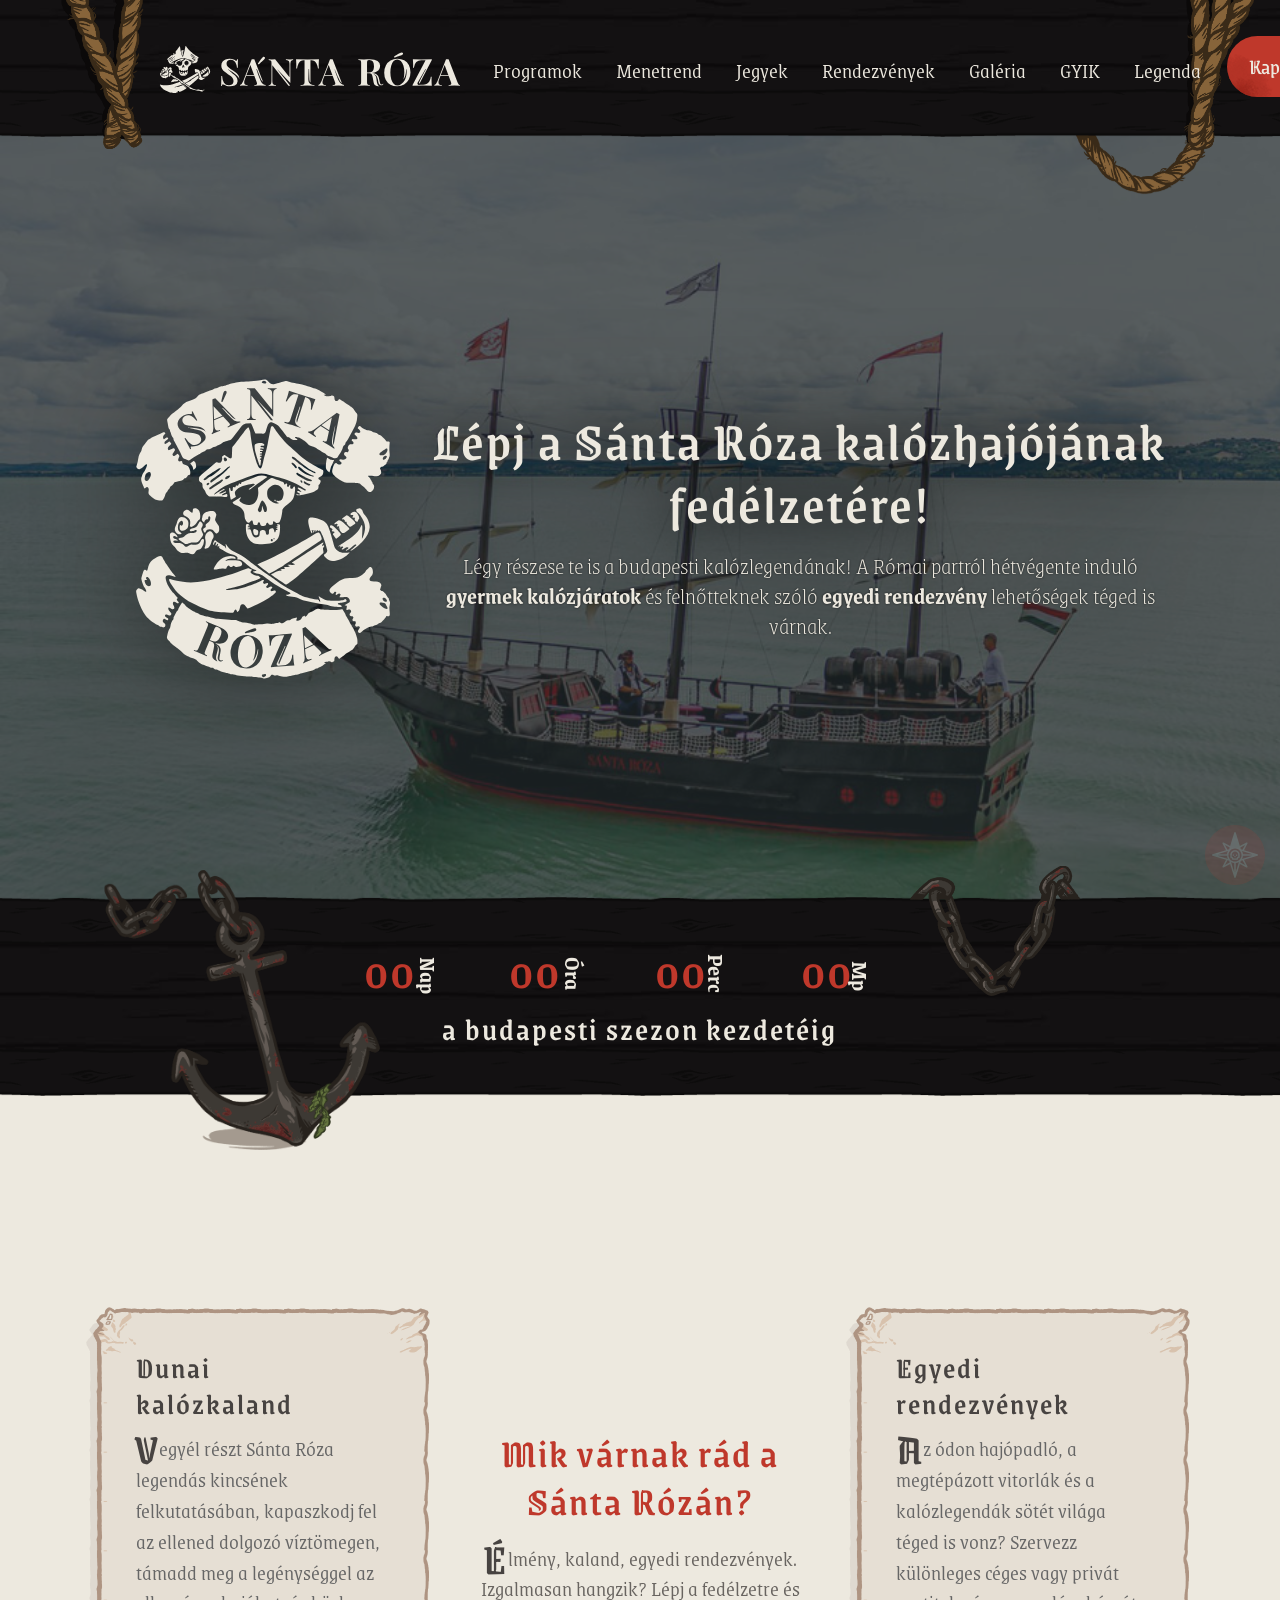
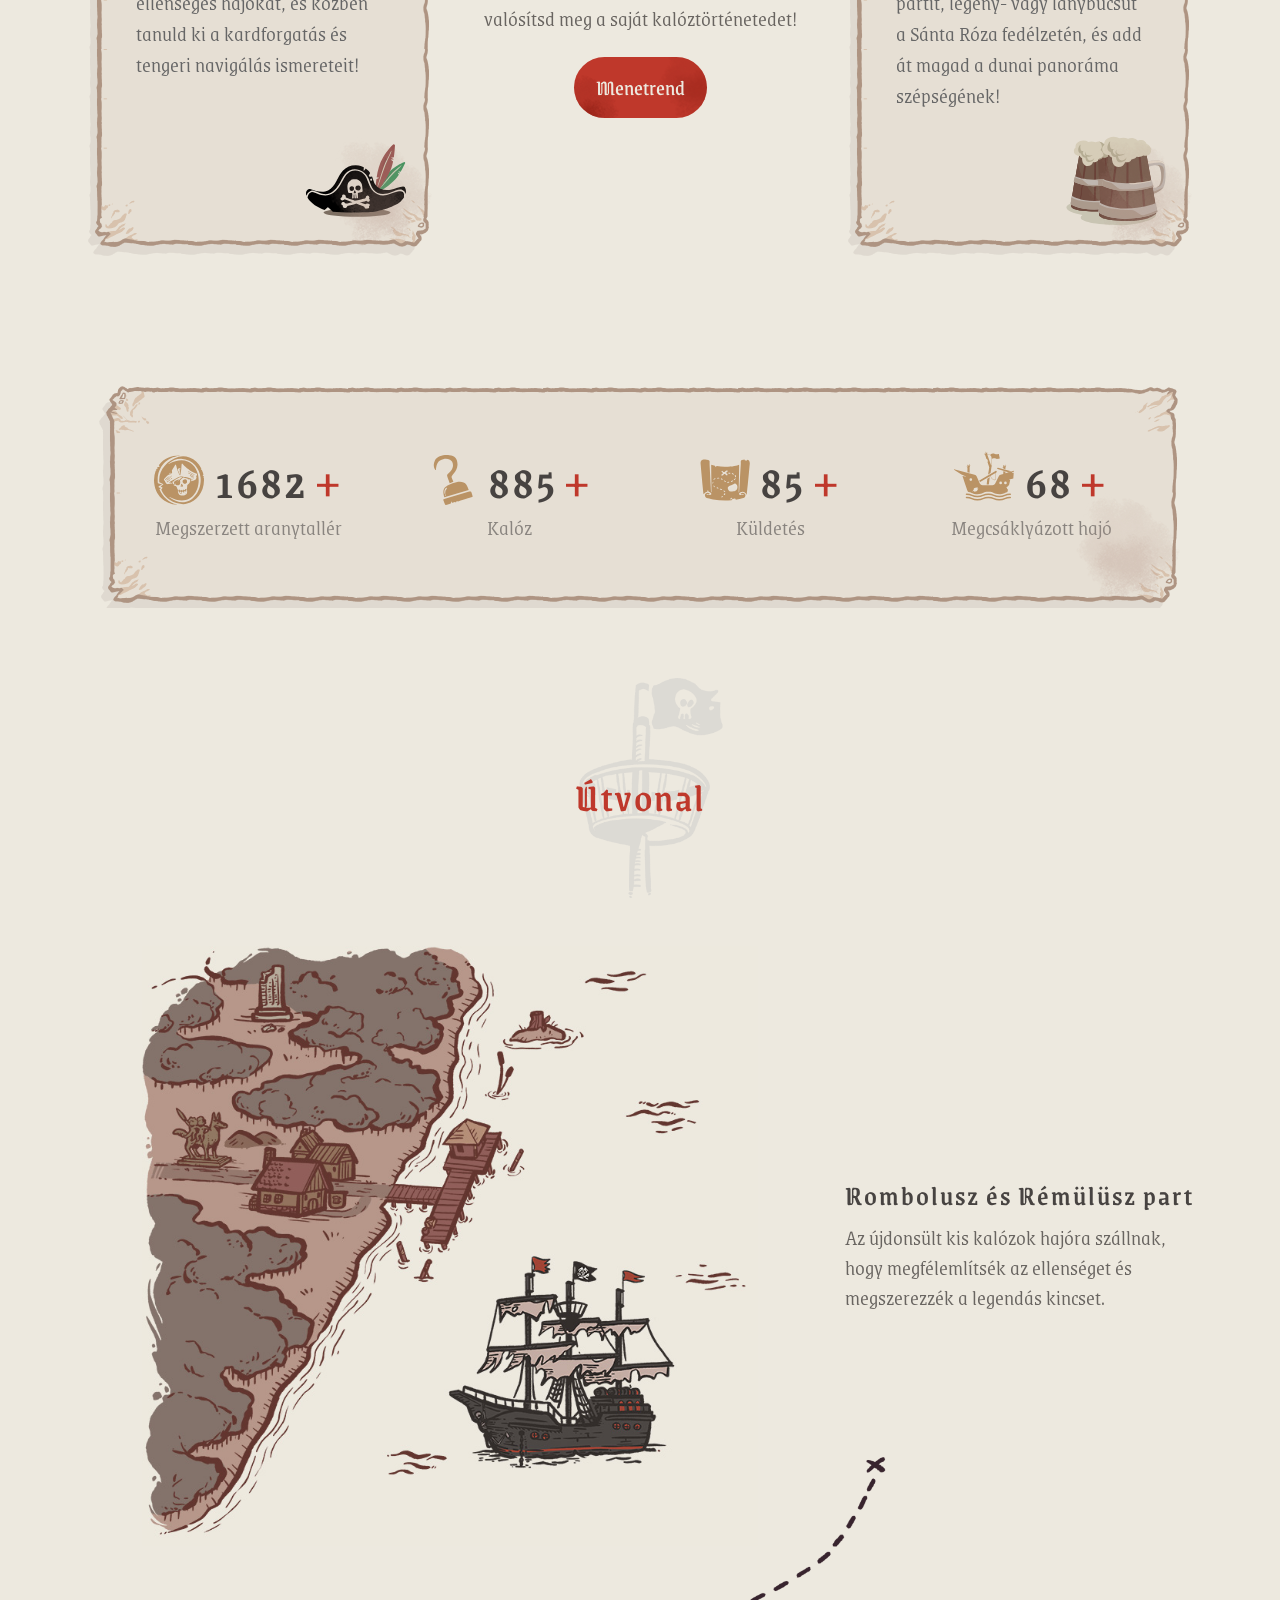
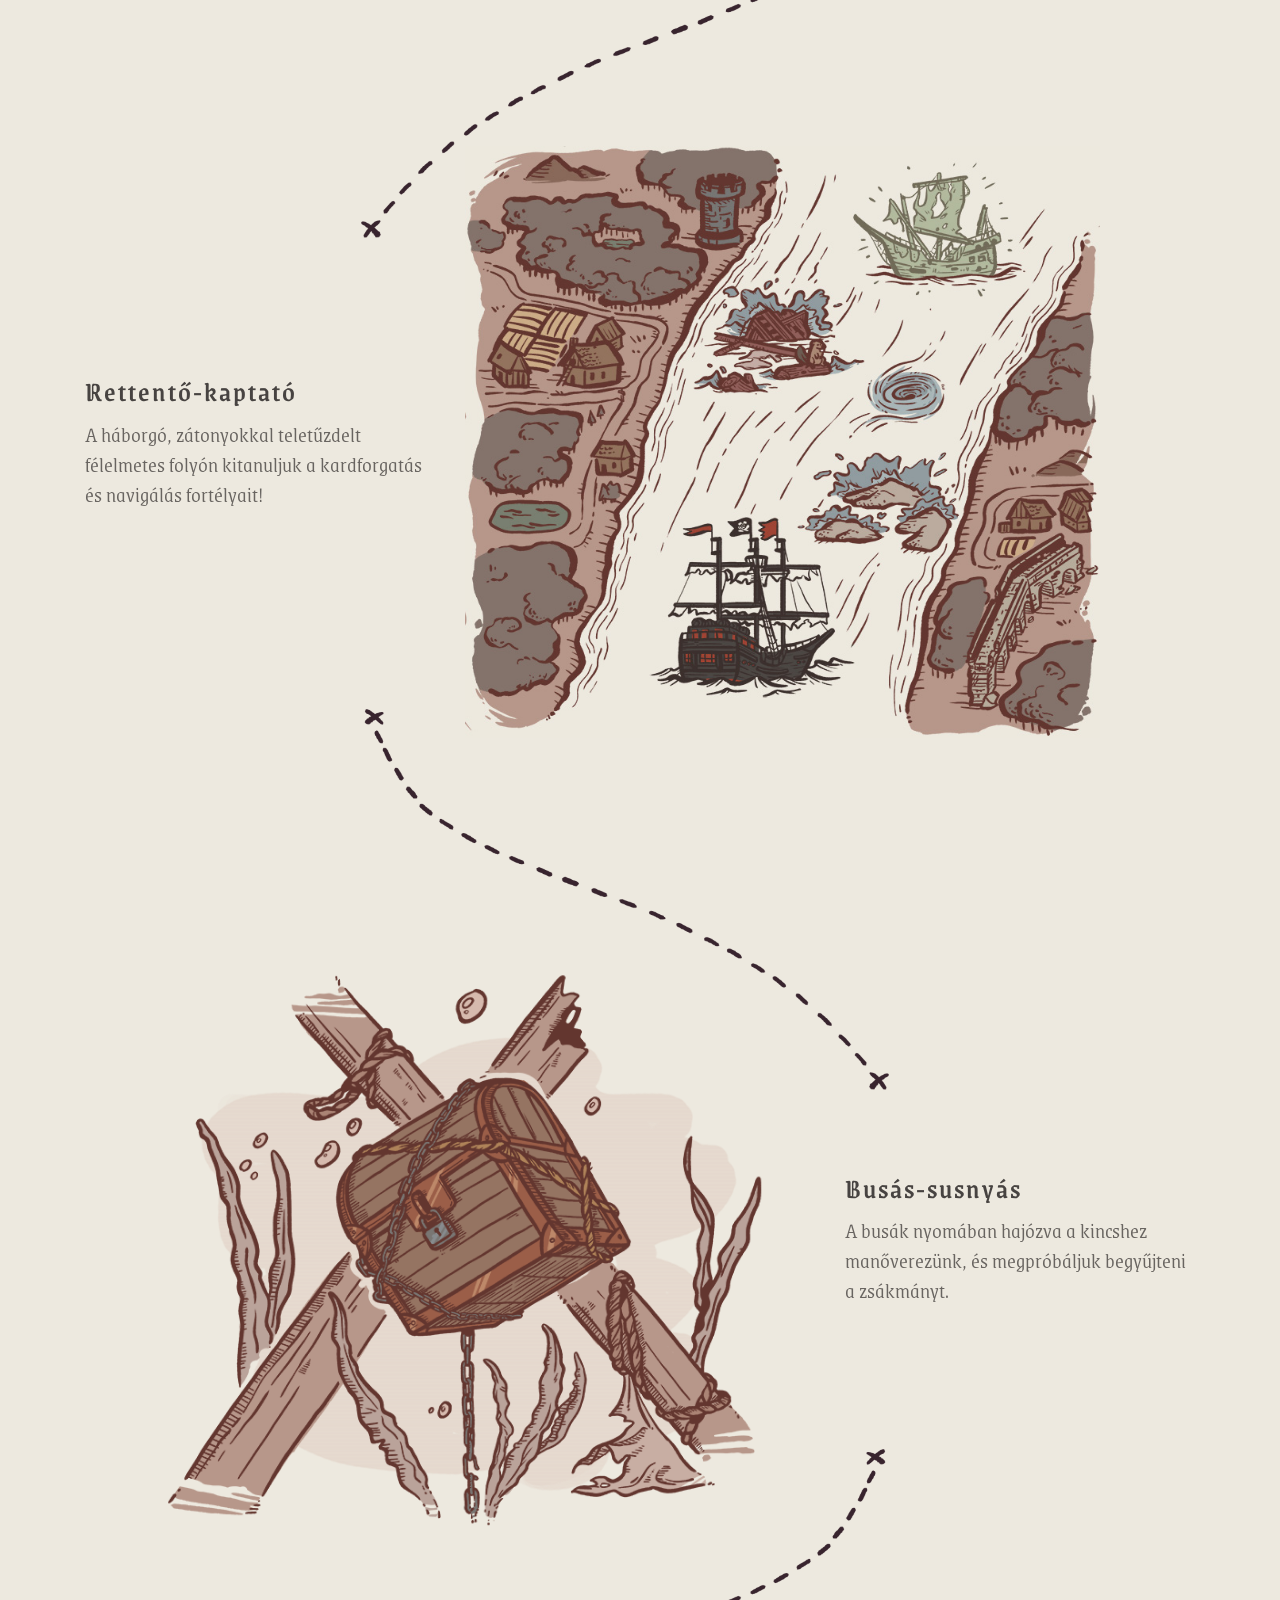
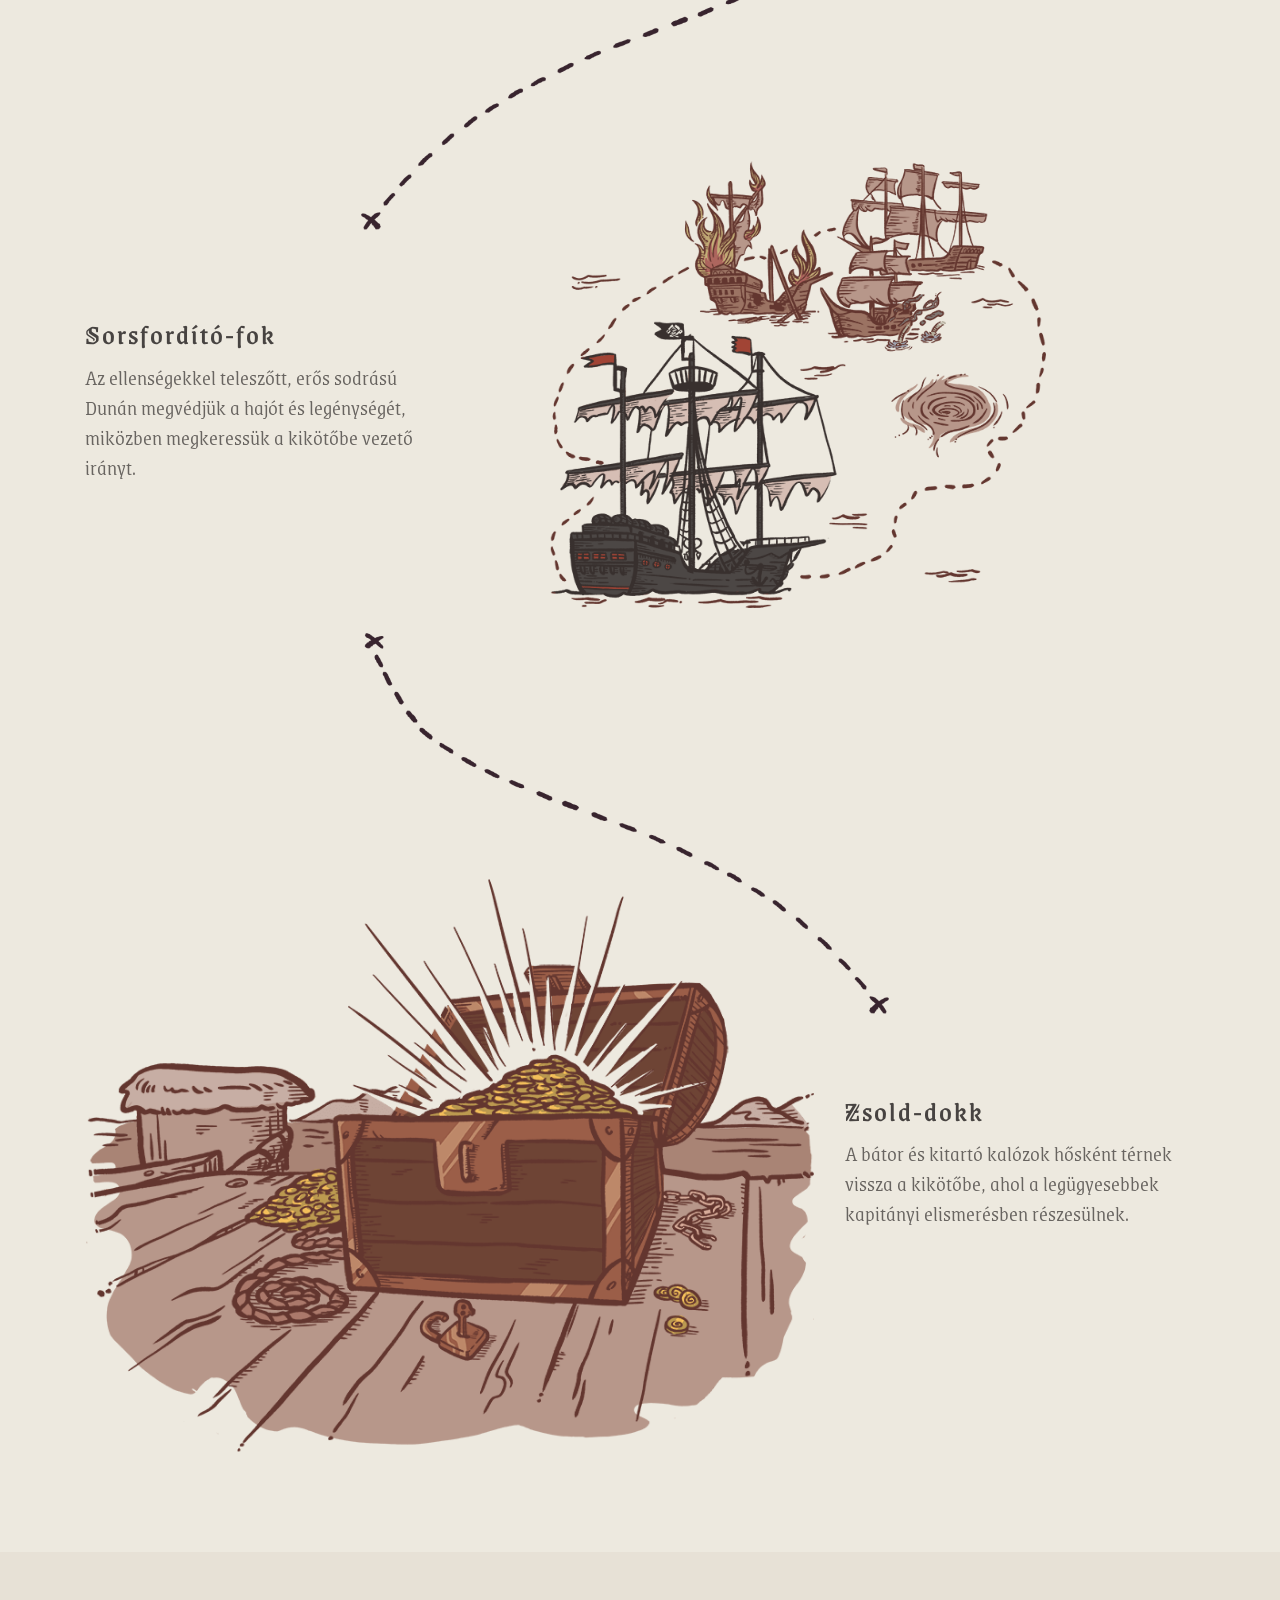
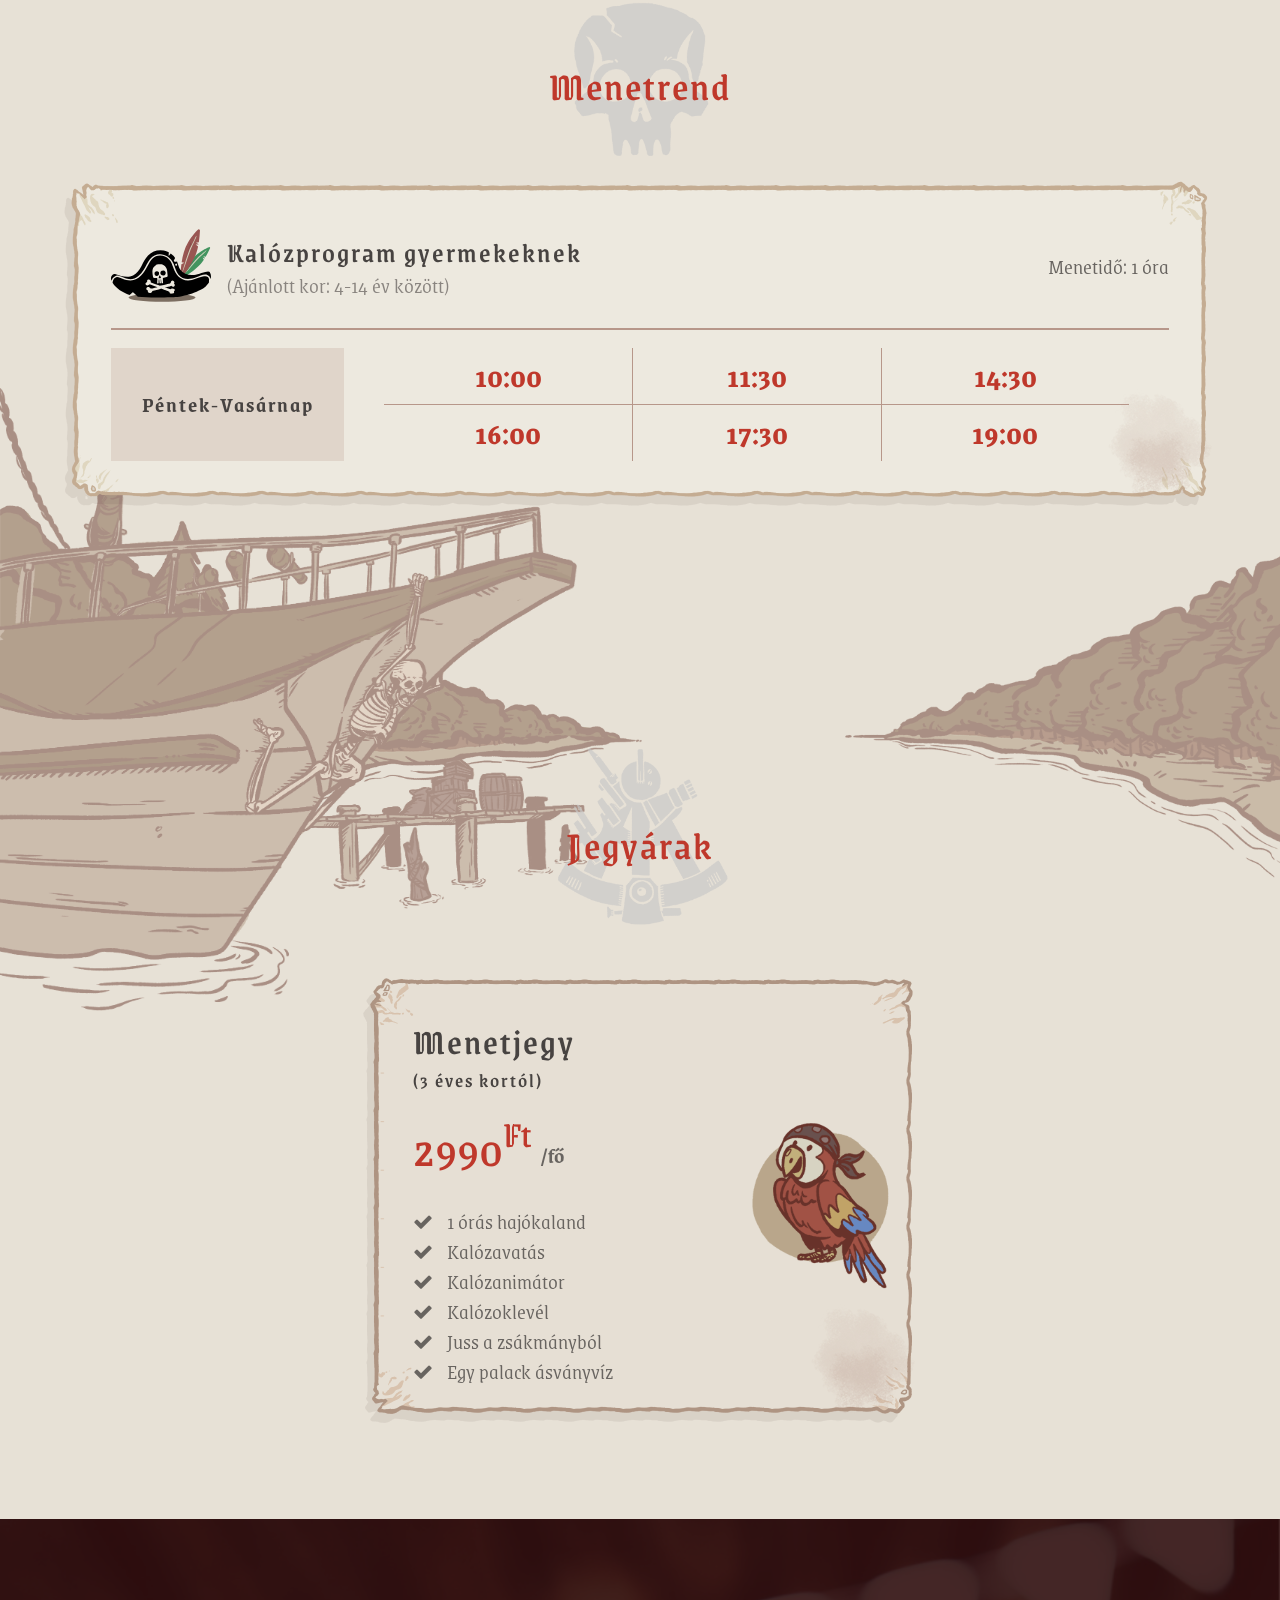
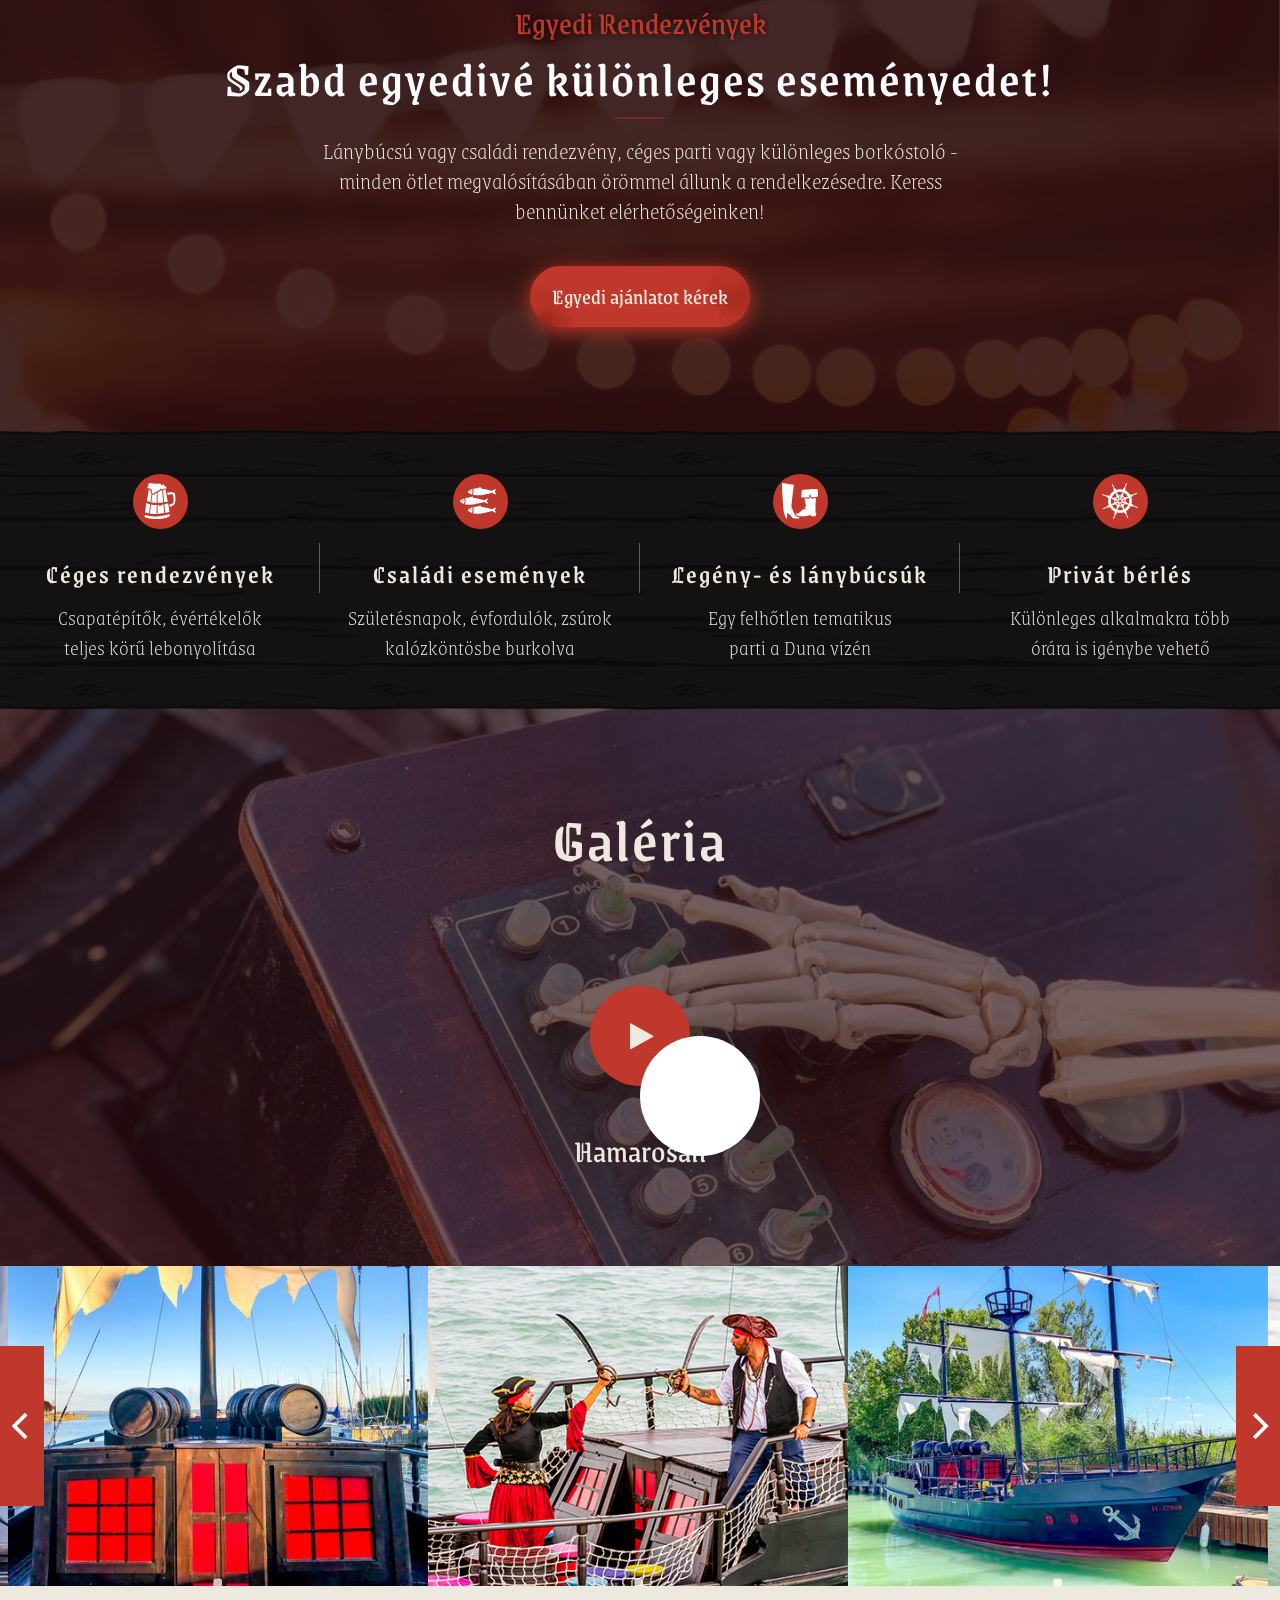
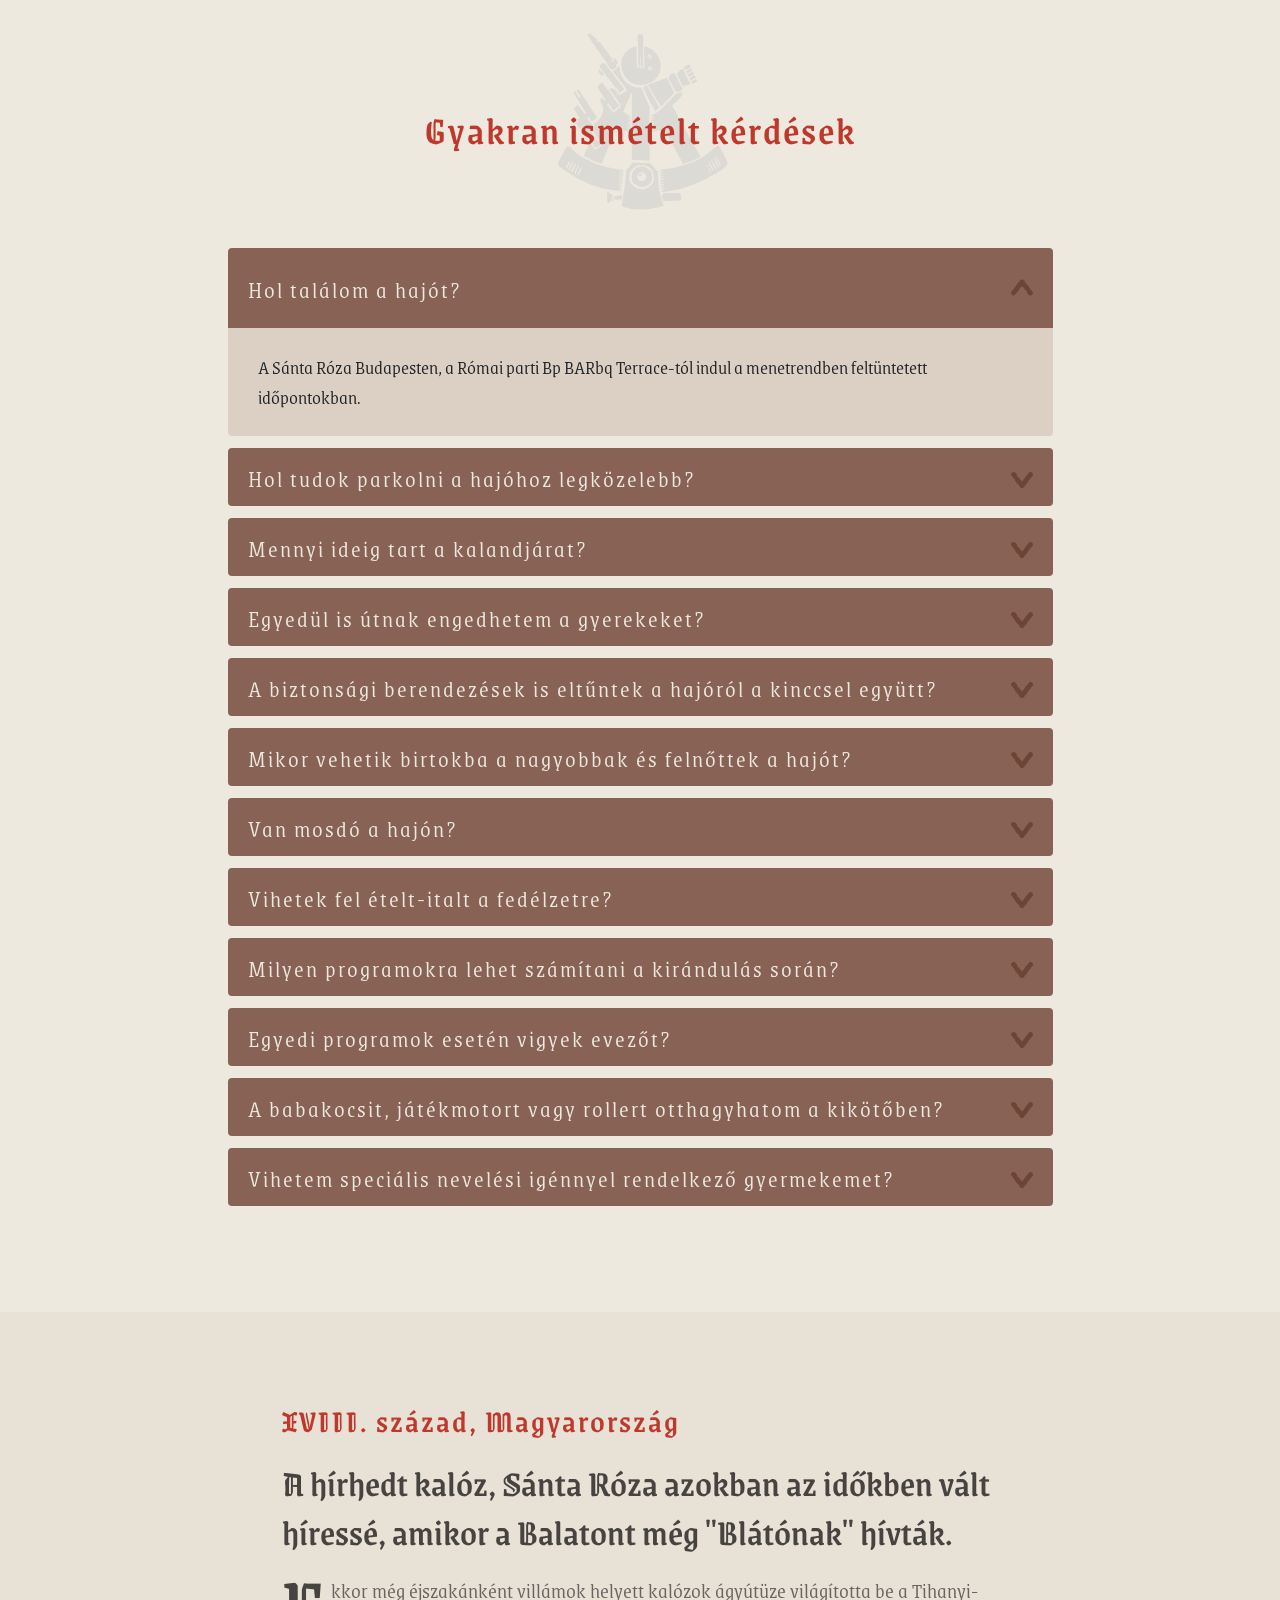
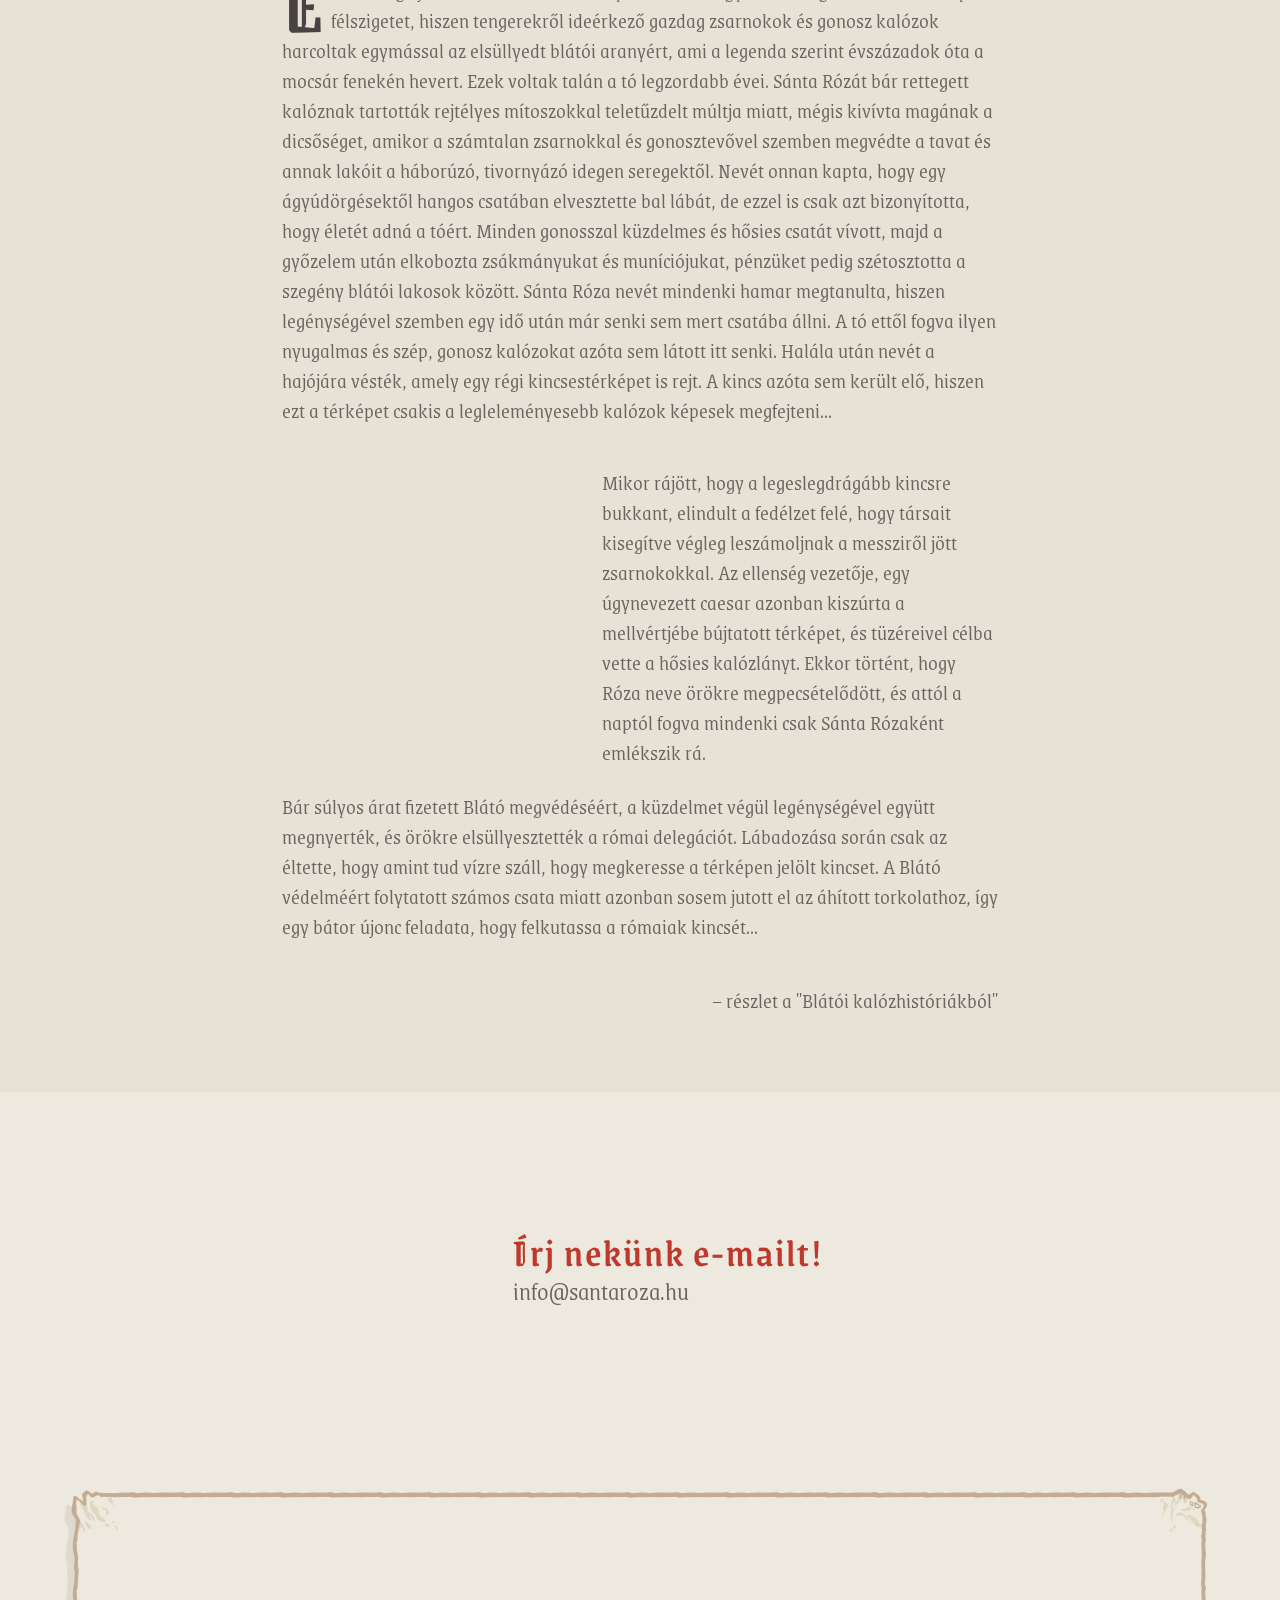
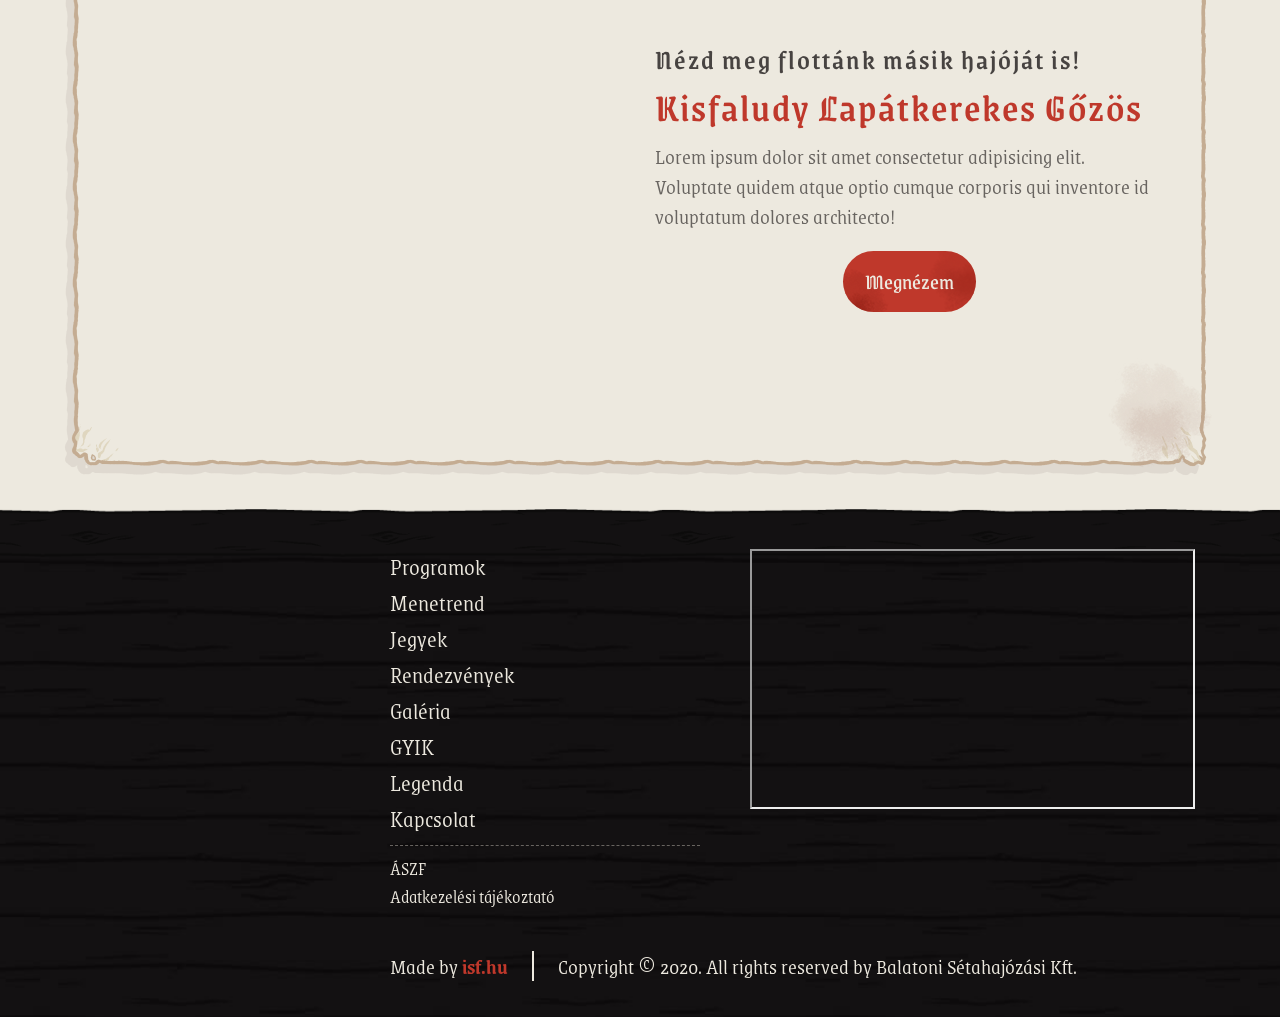
==== commit eb61c332: "finished brand cross-ref section" ====
--- a/index.html
+++ b/index.html
@@ -1260,20 +1260,29 @@
     <!-- BRAND CROSS-REFERENCE -->
     <section id="brand-ref">
         <div class="container">
-            <div class="row justify-content-between">              
-                <div class="col-11 col-lg-6">
-                    <div class="brand-ref__img-container">
-                        <img src="" alt="">
-                    </div>
-                </div>
-                <div class="col-11 col-lg-6">
-                    <div class="brand-ref__text-container">
-                        <h3>Nézd meg Kisfaludy Lapátkerekes Gőzösünket is!</h3>
-                        <p>Lorem ipsum dolor sit amet consectetur adipisicing elit. Voluptate quidem atque optio cumque corporis qui inventore id voluptatum dolores architecto!</p>
-                        <a class="btn btn--style1 btn-primary" href="">Megnézem</a>
-                    </div>
-                </div>
-            </div>
+            <div class="brand-ref__wrapper boxed boxed--paper-2">
+                <div class="row justify-content-center justify-content-lg-between align-items-center">              
+                    <div class="col-11 col-lg-6">
+                        <div class="brand-ref__img-container">
+                            <img class="lazy"
+                            data-srcset="images/480/kisfaludy-01-480.jpg 480w,
+                            images/512/kisfaludy-01-512.jpg 512w,
+                            images/768/kisfaludy-01-768.jpg 768w" 
+                            alt="">
+                        </div>
+                    </div>
+                    <div class="col-11 col-lg-6">
+                        <div class="brand-ref__text-container">
+                            <h3>Nézd meg flottánk másik hajóját is!</h3>
+                            <h1>Kisfaludy Lapátkerekes Gőzös</h1>
+                            <p>Lorem ipsum dolor sit amet consectetur adipisicing elit. Voluptate quidem atque optio cumque corporis qui inventore id voluptatum dolores architecto!</p>
+                            <div class="text-center">
+                                <a class="btn btn--style1" target="_blank" href="https://kisfaludygozos.hu/">Megnézem</a>
+                            </div>                        
+                        </div>
+                    </div>
+                </div>
+            </div>           
         </div>
     </section>
     <!-- BRAND CROSS-REFERENCE END -->
--- a/css/custom.min.css
+++ b/css/custom.min.css
@@ -1,2 +1,2 @@
-@font-face{font-family:"GrenzeGotisch";src:url(../fonts/GrenzeGotisch-VariableFont_wght.ttf) format("truetype")}@font-face{font-family:Grenze;font-weight:200;src:url(../fonts/Grenze-ExtraLight.ttf)}@font-face{font-family:Grenze;font-weight:normal;src:url(../fonts/Grenze-Light.ttf)}@font-face{font-family:Grenze;font-weight:bold;src:url(../fonts/Grenze-SemiBold.ttf)}@font-face{font-family:SegoeUI;src:url(../fonts/SegoeUI.eot);src:url(../fonts/SegoeUI.woff) format("woff"),url(../fonts/SegoeUI.woff2) format("woff2"),url(../fonts/SegoeUI.ttf) format("truetype"),url(../fonts/SegoeUI.svg) format("svg")}h1::-moz-selection,h2::-moz-selection,h3::-moz-selection,h4::-moz-selection,h5::-moz-selection,h6::-moz-selection,p::-moz-selection,strong::-moz-selection,b::-moz-selection,i::-moz-selection,span::-moz-selection,li::-moz-selection,sup::-moz-selection,div::-moz-selection,img::-moz-selection,iframe::-moz-selection,a::-moz-selection{color:#ede9df;background-color:#bf382b}h1::selection,h2::selection,h3::selection,h4::selection,h5::selection,h6::selection,p::selection,strong::selection,b::selection,i::selection,span::selection,li::selection,sup::selection,div::selection,img::selection,iframe::selection,a::selection{color:#ede9df;background-color:#bf382b}h1,h2,h3,h5{font-family:GrenzeGotisch;font-variation-settings:"wght" 500;letter-spacing:2px;color:#474341}p{font-family:Grenze;font-weight:normal;color:#686460;font-size:22px;line-height:30px}p a{color:white}p b{font-weight:bold}.section-title h1{font-family:GrenzeGotisch;color:#bf382b}.event-header h1,.event-header h2,.event-header h3{font-family:GrenzeGotisch;color:#474341}.custom-list{counter-reset:my-counter;list-style:none}.custom-list li{position:relative;margin-left:16px;padding:10px 0}.custom-list.list-dash li{margin-left:12px}.custom-list.list-dash li::before{content:"—";padding-right:12px}.custom-list.list-latin{margin-left:24px}.custom-list.list-latin li{counter-increment:my-counter;padding-left:12px}.custom-list.list-latin li::before{content:counter(my-counter, lower-latin) ")";position:absolute;font-family:GrenzeGotisch;font-size:32px;left:-25px;top:10px;padding:0;margin:0;line-height:100%;color:#474341}.custom-list.list-counter li::before{counter-increment:my-counter;content:counter(my-counter) ".";text-align:center;font-family:GrenzeGotisch;font-size:32px;position:absolute;left:-25px;top:10px;padding:0;margin:0;line-height:100%;color:#474341}.icon{background-repeat:no-repeat;background-position:center;background-size:contain}.icon.arrow{background-image:url(../images/icons/arrow-white.svg)}.icon.ship-surrender{background-image:url(../images/icons/icon-surrender.svg)}.icon.wheel-1-white{background-image:url(../images/icons/icon-wheel-1-white.svg)}.icon.boots{background-image:url(../images/icons/icon-boots-1-white.svg)}.icon.fishes{background-image:url(../images/icons/icon-fishes-1-white.svg)}.icon.jugs{background-image:url(../images/icons/icon-jugs.svg)}.icon.jug-white{background-image:url(../images/icons/icon-jug-1-white.svg)}.icon.jugs-mat{background-image:url(../images/icons/icon-jugs-01-mat.svg)}.icon.pirate-hat{background-image:url(../images/icons/icon-pirate-hat.svg)}.icon.pirate-kid{background-image:url(../images/icons/icon-baby.png)}.icon.treasure-chest{background-image:url(../images/icons/chest.png)}.icon.steering-wheel{background-image:url(../images/icons/steering-wheel-1.svg)}.icon.pirate-ship{background-image:url(../images/icons/pirate-ship-1.svg)}.icon.coin{background-image:url(../images/icons/icon-coin.svg)}.icon.coin-2{background-image:url(../images/icons/icon-coin-2.svg)}.icon.pirate-hook{background-image:url(../images/icons/icon-hook.svg)}.icon.pirate-hook-2{background-image:url(../images/icons/icon-hook-2.svg)}.icon.map{background-image:url(../images/icons/icon-map-2.svg)}.icon.swords{background-image:url(../images/icons/swords-1.svg)}.icon.compass{background-image:url(../images/icons/compass-1.svg)}.text-spacer-1{display:block;width:100%;height:65px;margin:24px 0;background-image:url(../images/background-images/text-spacer-01.png);background-size:contain;background-repeat:no-repeat;background-position:center}.btn{padding:21px 25px;border-radius:50px;font-weight:bold}[class*="btn--"]{position:relative;overflow:hidden;position:relative !important;background-color:#bf382b !important;display:inline-block;z-index:1}[class*="btn--"]:hover{-webkit-box-shadow:none !important;box-shadow:none !important}.btn--style1{padding:12px 16px !important;color:#ede9df !important;font-size:22px !important;font-family:GrenzeGotisch !important;font-weight:normal !important;text-transform:none !important;border:none !important;border-radius:50px !important}@media (min-width: 992px){.btn--style1{padding:14px 22px !important}}.btn--style1::before{content:"";display:block;position:absolute;height:80px;width:80px;bottom:-30px;left:-30px;background-image:url(../images/textures/dirt-01.png);background-position:center;background-size:cover;background-repeat:no-repeat;opacity:0.55;z-index:-1}.btn--style1::after{content:"";display:block;position:absolute;height:85px;width:85px;top:-20px;right:-30px;background-image:url(../images/textures/dirt-01.png);background-position:center;background-size:cover;background-repeat:no-repeat;opacity:0.35;z-index:-1}.btn--style2::before{content:"";display:block;position:absolute;height:160px;width:160px;top:65%;left:30%;-webkit-transform:translateY(-45%) translateX(-50%);transform:translateY(-45%) translateX(-50%);background-image:url(../images/textures/dirt-02.png);background-position:center;background-size:cover;background-repeat:no-repeat;opacity:0.55;z-index:-1}.btn--style3::before{content:"";display:block;position:absolute;height:160px;width:160px;top:65%;left:50%;-webkit-transform:translateY(-45%) translateX(-50%);transform:translateY(-45%) translateX(-50%);background-image:url(../images/textures/dirt-03.png);background-position:center;background-size:cover;background-repeat:no-repeat;opacity:0.55;z-index:-1}[class^="bg-"]{background:unset !important;position:relative;width:100%}.bg-light{background-color:#ede9df !important}.bg-darker{background-color:#e7e1d6 !important}.bg-wood--repeat{overflow:unset;background-image:url(../images/background-images/bckgrnd-wood-1.jpg) !important;background-position:center center !important;background-size:400px !important;background-repeat:repeat repeat !important;z-index:10}.bg-wood--repeat.top-bottom::before{content:"";position:absolute;top:-12px;height:65px;width:100%;display:block;background-image:url(../images/background-images/bg-wood-top-1.png);background-position:0;background-repeat:repeat-x;background-size:300px;z-index:0}.bg-wood--repeat.top-bottom::after{content:"";position:absolute;bottom:-25px;height:65px;width:100%;display:block;background-image:url(../images/background-images/bg-wood-top-1.png);background-position:top left;background-repeat:repeat-x;background-size:300px;z-index:0}.bg-wood--repeat.top::before{content:"";position:absolute;top:-12px;height:65px;width:100%;display:block;background-image:url(../images/background-images/bg-wood-top-1.png);background-position:0;background-repeat:repeat-x;background-size:300px;z-index:0}.bg-wood--repeat.bottom::before{content:"";position:absolute;bottom:-12px;height:65px;width:100%;display:block;background-image:url(../images/background-images/bg-wood-top-1.png);background-position:0;background-repeat:repeat-x;background-size:300px;z-index:0}.boxed{position:relative;background-color:transparent !important;overflow:visible}.boxed.boxed--paper{border-style:solid;border-width:1px;border-color:white;-o-border-image:url(../images/borders/paper-border-01.png) 100 100 round;border-image:url(../images/borders/paper-border-01.png) 100 100 round;border-image-width:50px;border-image-outset:15;-webkit-box-shadow:0 0 0 transparent;box-shadow:0 0 0 transparent;background-color:#e6dfd4 !important;-webkit-filter:drop-shadow(0px 9px 0 rgba(48,15,15,0.07));filter:drop-shadow(0px 9px 0 rgba(48,15,15,0.07))}@media (min-width: 1200px){.boxed.boxed--paper{-webkit-filter:drop-shadow(-7px 9px 0 rgba(48,15,15,0.07));filter:drop-shadow(-7px 9px 0 rgba(48,15,15,0.07))}}.boxed.boxed--paper-2{border-style:solid;border-width:1px;border-color:white;-o-border-image:url(../images/borders/paper-border-02.png) 100 100 round;border-image:url(../images/borders/paper-border-02.png) 100 100 round;border-image-width:50px;border-image-outset:15;-webkit-box-shadow:0 0 0 transparent;box-shadow:0 0 0 transparent;background-color:#ede9df !important;-webkit-filter:drop-shadow(0px 9px 0 rgba(48,15,15,0.07));filter:drop-shadow(0px 9px 0 rgba(48,15,15,0.07))}@media (min-width: 1200px){.boxed.boxed--paper-2{-webkit-filter:drop-shadow(-7px 9px 0 rgba(48,15,15,0.07));filter:drop-shadow(-7px 9px 0 rgba(48,15,15,0.07))}}.boxed.boxed--paper::before{width:100%;height:100%;position:absolute;display:block;top:25px;left:50%;-webkit-transform:translateX(-50%);transform:translateX(-50%);background-image:url(../images/background-images/shadow-1.svg);background-repeat:no-repeat;background-position:bottom left;background-size:cover;opacity:0.07;z-index:-30}@media (min-width: 992px){.boxed.boxed--paper::before{left:-25px;-webkit-transform:translateX(0);transform:translateX(0)}}.boxed::after{content:"";width:120px;height:120px;position:absolute;bottom:-20px;right:-25px;background-image:url(../images/textures/dirt-03.png);background-position:center;background-size:cover;background-repeat:no-repeat;opacity:0.35;z-index:1}body{background-color:#ede9df}.navbar{z-index:9999;padding-right:0;padding-left:0}.navbar.navbar-light .navbar-nav .nav-link{font-family:Grenze;font-size:22px;color:#ede9df}.navbar.nav-bg{background-color:transparent !important;-webkit-box-shadow:none;box-shadow:none}.navbar.nav-bg .navbar-brand .navbar__logo{display:block}.navbar>.rope-right{position:absolute;right:0;bottom:-65px;width:100px;height:100px;background-image:url(../images/items/Rope-Alt-1.png);background-position:center;background-repeat:no-repeat;background-size:contain;z-index:-1;-webkit-animation:swing 2s infinite;animation:swing 2s infinite;-webkit-animation-timing-function:ease-in-out;animation-timing-function:ease-in-out;-webkit-transform-origin:top center;transform-origin:top center}@media (min-width: 992px){.navbar>.rope-right{right:65px;width:145px;height:145px;bottom:-102px}}@-webkit-keyframes swing{0%{-webkit-transform:skewX(0deg);transform:skewX(0deg)}50%{-webkit-transform:skewX(3deg);transform:skewX(3deg)}100%{-webkit-transform:skewX(0deg);transform:skewX(0deg)}}@keyframes swing{0%{-webkit-transform:skewX(0deg);transform:skewX(0deg)}50%{-webkit-transform:skewX(3deg);transform:skewX(3deg)}100%{-webkit-transform:skewX(0deg);transform:skewX(0deg)}}.navbar .navbar__ropes-container{position:absolute;width:100%;height:100%;display:none;z-index:0}@media (min-width: 992px){.navbar .navbar__ropes-container{display:block}}.navbar .navbar__ropes-container::before{content:"";position:absolute;bottom:-12px;left:-300px;width:200px;height:200px;background-image:url(../images/items/Rope-01.png);background-position:center;background-repeat:no-repeat;background-size:contain;z-index:0;-webkit-transition:all .5s ease-in-out;transition:all .5s ease-in-out}@media (min-width: 1200px){.navbar .navbar__ropes-container::before{left:0}}.navbar .navbar__ropes-container::after{content:"";position:absolute;bottom:-14px;right:-300px;width:200px;height:200px;background-image:url(../images/items/Rope-02.png);background-position:center;background-repeat:no-repeat;background-size:contain;-webkit-transition:all .5s ease-in-out;transition:all .5s ease-in-out}@media (min-width: 1200px){.navbar .navbar__ropes-container::after{right:-20px}}@media (min-width: 1920px){.navbar .navbar__ropes-container::before{background-position:-12px}.navbar .navbar__ropes-container::after{background-position:65px}}.navbar .navbar-content{padding:12px 20px;z-index:10}@media (min-width: 992px){.navbar .navbar-content{padding:12px 160px;max-width:1600px}}.navbar .navbar-nav{-webkit-box-align:center;-ms-flex-align:center;align-items:center}.navbar .navbar-nav .nav-btn{height:unset;width:unset;background:none;border-radius:unset;line-height:unset}.navbar .navbar-brand{vertical-align:middle}.navbar .navbar-brand .navbar__logo{width:220px;height:auto}@media (min-width: 992px){.navbar .navbar-brand .navbar__logo{width:260px}}@media (min-width: 1200px){.navbar .navbar-brand .navbar__logo{width:300px}}.navbar .navbar-collapse.menu-main>ul{background-color:transparent}@media (min-width: 767px){.navbar .navbar-collapse.menu-main>ul{background-color:transparent}}section{overflow:hidden}section .section-title{margin:125px 0 100px 0;text-align:center;z-index:1}section .section-title h1{z-index:10;position:relative}section .section-title .header{z-index:0}section .header{width:100%;height:0;z-index:0}section .header::after{content:"";position:absolute;top:-95px;left:50%;-webkit-transform:translateX(-50%);transform:translateX(-50%);width:220px;height:220px;background-size:contain;background-position:center;background-repeat:no-repeat;opacity:0.45}section .header.header--dark::after{opacity:0.65}section .header.header--style-1::after{background-image:url(../images/background-images/heading-bckgrnd-01.png)}section .header.header--style-2::after{background-image:url(../images/background-images/heading-bckgrnd-02.png)}section .header.header--style-3::after{background-image:url(../images/background-images/heading-bckgrnd-03.png)}section .header.header--style-4::after{background-image:url(../images/background-images/heading-bckgrnd-04.png)}#banner{background:url(../images/480/sr-480-18.jpg);background-position:bottom center;background-size:cover;background-repeat:no-repeat;padding-bottom:0;position:relative}@media (min-width: 576px){#banner{background-image:url(../images/512/sr-512-18.jpg);background-position:bottom left}}@media (min-width: 767px){#banner{background-image:url(../images/1024/sr-1024-18.jpg)}}@media (min-width: 992px){#banner{background-image:url(../images/1200/sr-1200-18.jpg);height:100vh}}@media (min-width: 1200px){#banner{background-size:130%;background-position:0% 75%}}@media (min-width: 1680px){#banner{background-image:url(../images/1680/sr-1680-18.jpg)}}@media (min-width: 1920px){#banner{background-image:url(../images/1920/sr-1920-18.jpg)}}#banner .backtotop .backtotop__icon{position:relative;display:block;width:60px;height:60px;background:#bf382b;border:1px solid #bf382b;-webkit-transform:none;transform:none}#banner .backtotop .backtotop__icon::after{content:"";position:absolute;top:50%;left:50%;-webkit-transform:translateX(-50%) translateY(-50%);transform:translateX(-50%) translateY(-50%);width:100%;height:100%;max-height:46px;max-width:46px;background-image:url(../images/icons/compass-1.svg);background-position:center;background-repeat:no-repeat;background-size:contain}#banner .text-shadow{position:absolute;top:50%;left:50%;-webkit-transform:translateX(-50%) translateY(-50%);transform:translateX(-50%) translateY(-50%);width:1px;height:1px;-webkit-box-shadow:0 0 60px 60px rgba(26,20,20,0.65);box-shadow:0 0 60px 60px rgba(26,20,20,0.65);border-radius:100%}@media (min-width: 992px){#banner .text-shadow{-webkit-box-shadow:0 0 160px 160px rgba(26,20,20,0.65);box-shadow:0 0 160px 160px rgba(26,20,20,0.65)}}#banner .banner-content{position:relative;display:-webkit-box;display:-ms-flexbox;display:flex;-webkit-box-orient:vertical;-webkit-box-direction:normal;-ms-flex-direction:column;flex-direction:column;-webkit-box-pack:stretch;-ms-flex-pack:stretch;justify-content:stretch;height:100%;z-index:1;padding:65px 0;-webkit-filter:drop-shadow(0 0 50px rgba(0,0,0,0.65));filter:drop-shadow(0 0 50px rgba(0,0,0,0.65))}@media (min-width: 992px){#banner .banner-content{-webkit-box-orient:horizontal;-webkit-box-direction:normal;-ms-flex-direction:row;flex-direction:row;-ms-flex-wrap:nowrap;flex-wrap:nowrap;-webkit-box-pack:center;-ms-flex-pack:center;justify-content:center;-webkit-box-align:center;-ms-flex-align:center;align-items:center}}#banner .banner-content .banner__image-holder{position:relative;height:100%;min-height:260px;width:100%;margin-bottom:22px;-ms-flex-negative:2;flex-shrink:2}@media (min-width: 992px){#banner .banner-content .banner__image-holder{height:300px;width:300px}}#banner .banner-content .banner__image-holder::after{content:"";position:absolute;display:block;width:100%;height:100%;max-height:260px;top:50%;left:0;-webkit-transform:translateY(-50%);transform:translateY(-50%);background-image:url(../images/brand/sr-logo-banner-light.svg);background-repeat:no-repeat;background-position:center;background-size:contain}@media (min-width: 992px){#banner .banner-content .banner__image-holder::after{background-position:center;max-height:unset}}#banner .banner-content .banner__txt{-webkit-box-flex:1;-ms-flex-positive:1;flex-grow:1;text-align:center}@media (min-width: 992px){#banner .banner-content .banner__txt{max-width:735px;margin-left:20px;margin-top:-30px}}#banner .banner-content .banner__txt h1{font-family:GrenzeGotisch;font-variation-settings:"wght" 500;font-size:32px;line-height:115%;padding-bottom:16px;color:#ede9df;-webkit-filter:drop-shadow(0 0 20px rgba(0,0,0,0.65));filter:drop-shadow(0 0 20px rgba(0,0,0,0.65))}@media (min-width: 992px){#banner .banner-content .banner__txt h1{font-size:55px}}#banner .banner-content .banner__txt p{font-family:Grenze;font-weight:200;font-size:24px;color:#ede9df;-webkit-filter:drop-shadow(0 0 1px rgba(0,0,0,0.65));filter:drop-shadow(0 0 1px rgba(0,0,0,0.65))}#banner-2{position:relative;background-color:transparent !important;overflow:visible}#banner-2>.anchor-container{position:absolute;top:0;left:0;width:100%;height:100%}#banner-2>.anchor-container::before{content:none;position:absolute;right:0;top:-54px;width:170px;height:170px;background-image:url(../images/background-images/illustration-anchor-chains-01.png);background-repeat:no-repeat;background-position:center;background-size:contain;z-index:20}@media (min-width: 992px){#banner-2>.anchor-container::before{content:"";right:120px}}@media (min-width: 1200px){#banner-2>.anchor-container::before{right:200px}}@media (min-width: 1680px){#banner-2>.anchor-container::before{right:300px}}#banner-2>.anchor-container::after{content:none;position:absolute;top:-30px;left:-140px;width:280px;height:280px;background-image:url(../images/background-images/illustration-anchor-01.png);background-repeat:no-repeat;background-position:center;background-size:contain;z-index:20}@media (min-width: 767px){#banner-2>.anchor-container::after{left:0;content:""}}@media (min-width: 992px){#banner-2>.anchor-container::after{left:100px}}@media (min-width: 1680px){#banner-2>.anchor-container::after{left:360px}}#banner-2 .coun_time h2{font-family:GrenzeGotisch;font-variation-settings:"wght" 500;font-size:50px;color:#bf382b}#banner-2 .coun_time p{font-family:Grenze;font-weight:bold;font-size:24px;color:#ede9df}#banner-2 .coun_time .coming-data2{top:55px;left:8px}@media (min-width: 576px){#banner-2 .coun_time .coming-data2{left:50px;top:20px}}@media (min-width: 767px){#banner-2 .coun_time .coming-data2{left:50px;top:20px}#banner-2 .coun_time #second ~ .coming-data2{left:50px;top:25px}#banner-2 .coun_time #month ~ .coming-data2{left:55px;top:15px}}@media (min-width: 992px){#banner-2 .coun_time .coming-data2{left:60px;top:6px}#banner-2 .coun_time #second ~ .coming-data2{left:50px;top:15px}#banner-2 .coun_time #month ~ .coming-data2{left:55px;top:5px}}#banner-2 .banner-2__aside-text{color:#ede9df;padding-top:32px}@media (min-width: 576px){#banner-2 .banner-2__aside-text{padding-top:12px}}@media (min-width: 767px){#banner-2 .banner-2__aside-text{padding-top:10px}}@media (min-width: 1200px){#banner-2 .banner-2__container{padding:0;position:relative}}#event{padding:80px 0 0 0}@media (min-width: 992px){#event{padding:90px 0 40px 0;margin-top:140px}}#event .event__item:not(:first-of-type){margin-top:20px}@media (min-width: 992px){#event .event__item:not(:first-of-type){margin-top:unset}}#event .event__item h3{font-family:GrenzeGotisch}#event .event-header{display:-webkit-box;display:-ms-flexbox;display:flex;-webkit-box-pack:center;-ms-flex-pack:center;justify-content:center;-webkit-box-align:center;-ms-flex-align:center;align-items:center;margin:42px 0}@media (min-width: 992px){#event .event-header{margin:0}}#event .event-header h3{color:#bf382b}#event .event-header p{font-family:Grenze;font-size:22px;color:#686460;padding:0 0 24px 0}@media (min-width: 992px){#event .about-item{-webkit-box-ordinal-group:unset;-ms-flex-order:unset;order:unset;padding-bottom:90px}}#event .about-item h3{font-size:30px;padding-right:40px;color:#474341;padding-bottom:12px}#event .about-item p{font-family:Grenze;font-weight:normal;font-size:22px;line-height:140%}@media (min-width: 992px){#event .about-item{height:100%}#event .about-item:first-of-type{margin-right:20px}#event .about-item:last-of-type{margin-left:20px}}#event .about-item .about-item__icon{width:60px;height:60px;top:unset;bottom:0;right:8px;z-index:1}@media (min-width: 992px){#event .about-item .about-item__icon{width:80px;height:80px}}@media (min-width: 1200px){#event .about-item .about-item__icon{width:100px;height:100px}}#counter{padding:65px 0 20px 0;position:relative}@media (min-width: 992px){#counter{position:relative}#counter .count-item{background-color:rgba(255,255,255,0.65)}}#counter::after{content:none;position:absolute;display:block;left:0;top:-65px;height:400px;width:400px;background-image:url(../images/background-images/bg-booty-mobile.jpg);background-position:-150px;background-repeat:no-repeat;background-size:contain;opacity:0.65;z-index:-1}@media (min-width: 767px){#counter::after{background-image:url(../images/background-images/bg-booty.jpg)}}@media (min-width: 992px){#counter::after{width:650px;left:-100px;top:0}}@media (min-width: 1200px){#counter::after{width:800px;left:-300px;background-position:right}}@media (min-width: 992px){#counter .counter__container{margin-top:80px}}@media (min-width: 1200px){#counter .counter__container{margin-top:60px}}#counter .counter-txt h3{font-family:GrenzeGotisch;color:#474341;vertical-align:middle}#counter .counter-txt p{font-family:Grenze;font-size:22px;color:#89847f;margin-top:-6px}#counter .counter-txt .icon{vertical-align:middle;height:42px;width:42px;display:inline-block;margin-right:6px}@media (min-width: 1200px){#counter .counter-txt .icon{height:50px;width:50px}#counter .counter-txt .icon.ship-surrender{height:60px;width:60px;margin-top:-12px}}#counter .counter-txt span{font-family:GrenzeGotisch;font-size:50px;vertical-align:middle;color:#bf382b}#brand .brand__image-holder{width:100%;height:100%;overflow:hidden}#brand .brand__image-holder>img{height:auto;width:100%;-o-object-fit:cover;object-fit:cover}#schedule-prices{position:relative}#schedule-prices .schedule-prices__bg{position:absolute;top:135px;left:0;width:100%;height:100%;display:none;opacity:0.85;overflow:hidden}@media (min-width: 992px){#schedule-prices .schedule-prices__bg{display:block}}#schedule-prices .schedule-prices__bg>.bg__ship{position:absolute;display:block;width:650px;height:650px;top:40%;left:0;-webkit-transform:translateY(-50%);transform:translateY(-50%);background-size:contain;background-repeat:no-repeat;background-position:left;z-index:2}#schedule-prices .schedule-prices__bg>.bg__left{position:absolute;display:block;width:400px;height:400px;top:37%;left:0;-webkit-transform:translateY(-50%);transform:translateY(-50%);background-size:contain;background-repeat:no-repeat;background-position:right;z-index:1}@media (min-width: 1200px){#schedule-prices .schedule-prices__bg>.bg__left{width:650px;height:650px}}#schedule-prices .schedule-prices__bg>.bg__right{position:absolute;display:block;width:400px;height:400px;top:37%;right:0;-webkit-transform:translateY(-50%);transform:translateY(-50%);background-size:contain;background-repeat:no-repeat;background-position:right;z-index:1}@media (min-width: 1200px){#schedule-prices .schedule-prices__bg>.bg__right{width:700px;height:700px}}#schedule-prices .schedule-prices__bg>.bg__fog{position:absolute;display:block;width:100%;height:650px;top:200px;left:-400px;background-size:auto;background-repeat:repeat-x;background-position:center;z-index:0;opacity:1}#schedule-prices .schedule-prices__bg>.bg__mountains{position:absolute;display:block;width:100%;height:65px;top:40%;right:0;-webkit-transform:translateY(-50%);transform:translateY(-50%);background-size:contain;background-repeat:repeat-x;background-position:center;z-index:0;opacity:0.45}#schedule{padding:0;background:transparent}#schedule .section-title{margin-bottom:80px}@media (min-width: 992px){#schedule .section-title{margin-top:110px;margin-bottom:45px}}#schedule .schedule__table-container{height:auto}#schedule .schedule__table-container .schedule__item{width:100%;position:relative;display:block}@media (min-width: 992px){#schedule .schedule__table-container .schedule__item{margin-top:40px}}#schedule .schedule__table-container .schedule__item .schedule__item-bckgrnd{position:absolute;top:50%;left:50%;-webkit-transform:translateX(-50%) translateY(-50%);transform:translateX(-50%) translateY(-50%);width:100%}#schedule .schedule__table-container .schedule__item .schedule__item-container{display:-webkit-box;display:-ms-flexbox;display:flex;-webkit-box-orient:vertical;-webkit-box-direction:normal;-ms-flex-direction:column;flex-direction:column;padding:32px 25px 25px 25px}@media (min-width: 992px){#schedule .schedule__table-container .schedule__item .schedule__item-container{padding:20px 25px 22px 25px;-webkit-box-orient:horizontal;-webkit-box-direction:normal;-ms-flex-direction:row;flex-direction:row;-webkit-box-align:center;-ms-flex-align:center;align-items:center}}#schedule .schedule__table-container .schedule__item .schedule__item-container .schedule__item-text{width:100%;text-align:center;color:#686460}#schedule .schedule__table-container .schedule__item .schedule__item-container .schedule__item-text .schedule__item-header{text-align:center;margin-bottom:20px}@media (min-width: 992px){#schedule .schedule__table-container .schedule__item .schedule__item-container .schedule__item-text .schedule__item-header{margin-bottom:12px;text-align:left}}#schedule .schedule__table-container .schedule__item .schedule__item-container .schedule__item-text .schedule__item-header .schedule__item-header-container{display:-webkit-box;display:-ms-flexbox;display:flex;-webkit-box-pack:start;-ms-flex-pack:start;justify-content:flex-start;-webkit-box-orient:vertical;-webkit-box-direction:normal;-ms-flex-direction:column;flex-direction:column;-webkit-box-align:center;-ms-flex-align:center;align-items:center}@media (min-width: 992px){#schedule .schedule__table-container .schedule__item .schedule__item-container .schedule__item-text .schedule__item-header .schedule__item-header-container{-webkit-box-orient:horizontal;-webkit-box-direction:normal;-ms-flex-direction:row;flex-direction:row}}#schedule .schedule__table-container .schedule__item .schedule__item-container .schedule__item-text .schedule__item-header .schedule__item-header-container .schedule__item-header-txt{vertical-align:middle;display:inline-block;padding-left:16px}#schedule .schedule__table-container .schedule__item .schedule__item-container .schedule__item-text .schedule__item-header .schedule__item-header-container .schedule__item-header-txt h3{display:inline-block;vertical-align:middle;padding-top:5px;font-size:20px}@media (min-width: 992px){#schedule .schedule__table-container .schedule__item .schedule__item-container .schedule__item-text .schedule__item-header .schedule__item-header-container .schedule__item-header-txt h3{font-size:28px}}#schedule .schedule__table-container .schedule__item .schedule__item-container .schedule__item-text .schedule__item-header .schedule__item-header-container .schedule__item-header-txt p{font-size:22px;color:#89847f}#schedule .schedule__table-container .schedule__item .schedule__item-container .schedule__item-text .schedule__item-header .schedule__item-header-container .schedule__item-img{height:70px;width:70px;display:inline-block;vertical-align:middle;background-image:url(../images/icons/icon-pirate-hat.svg);background-size:contain;background-repeat:no-repeat;background-position:center}@media (min-width: 992px){#schedule .schedule__table-container .schedule__item .schedule__item-container .schedule__item-text .schedule__item-header .schedule__item-header-container .schedule__item-img{height:80px;width:80px}}@media (min-width: 1200px){#schedule .schedule__table-container .schedule__item .schedule__item-container .schedule__item-text .schedule__item-header .schedule__item-header-container .schedule__item-img{height:100px;width:100px}}#schedule .schedule__table-container .schedule__item .schedule__item-container .schedule__item-text .schedule__timetable-block{padding-top:20px;position:relative;display:-webkit-box;display:-ms-flexbox;display:flex;-webkit-box-orient:vertical;-webkit-box-direction:normal;-ms-flex-direction:column;flex-direction:column}#schedule .schedule__table-container .schedule__item .schedule__item-container .schedule__item-text .schedule__timetable-block:not(:last-of-type){padding-bottom:20px}#schedule .schedule__table-container .schedule__item .schedule__item-container .schedule__item-text .schedule__timetable-block::before{content:"";position:absolute;top:0;left:0;width:100%;border-top:2px solid #b7978a}@media (min-width: 992px){#schedule .schedule__table-container .schedule__item .schedule__item-container .schedule__item-text .schedule__timetable-block{display:-webkit-box;display:-ms-flexbox;display:flex;-webkit-box-orient:horizontal;-webkit-box-direction:normal;-ms-flex-direction:row;flex-direction:row;-webkit-box-pack:stretch;-ms-flex-pack:stretch;justify-content:stretch}}#schedule .schedule__table-container .schedule__item .schedule__item-container .schedule__item-text .schedule__timetable-block .schedule__timetable-period{display:block;font-family:Grenze;font-weight:bold;font-size:20px;white-space:nowrap;padding:16px 10px;line-height:100%;color:#686460;background-color:rgba(183,151,138,0.25);border:unset}@media (min-width: 992px){#schedule .schedule__table-container .schedule__item .schedule__item-container .schedule__item-text .schedule__timetable-block .schedule__timetable-period{display:-webkit-box;display:-ms-flexbox;display:flex;-webkit-box-pack:center;-ms-flex-pack:center;justify-content:center;-webkit-box-align:center;-ms-flex-align:center;align-items:center;-ms-flex-item-align:stretch;align-self:stretch;width:300px}}#schedule .schedule__table-container .schedule__item .schedule__item-container .schedule__item-text .schedule__timetable-block .schedule__timetable-period>h3{display:block;font-family:Grenze;font-size:22px;font-weight:bold}#schedule .schedule__table-container .schedule__item .schedule__item-container .schedule__item-text .schedule__timetable-block .schedule__timetable-rows{height:100%;width:100%}@media (min-width: 992px){#schedule .schedule__table-container .schedule__item .schedule__item-container .schedule__item-text .schedule__timetable-block .schedule__timetable-rows{display:-webkit-box;display:-ms-flexbox;display:flex;-ms-flex-wrap:wrap;flex-wrap:wrap;padding:0 40px}}#schedule .schedule__table-container .schedule__item .schedule__item-container .schedule__item-text .schedule__timetable-block .schedule__timetable-rows .schedule__timetable{width:100%;height:100%;list-style-type:none;display:-webkit-box;display:-ms-flexbox;display:flex;-webkit-box-orient:horizontal;-webkit-box-direction:normal;-ms-flex-direction:row;flex-direction:row;-ms-flex-wrap:wrap;flex-wrap:wrap;-webkit-box-pack:justify;-ms-flex-pack:justify;justify-content:space-between;-webkit-box-align:center;-ms-flex-align:center;align-items:center;position:relative}@media (min-width: 992px){#schedule .schedule__table-container .schedule__item .schedule__item-container .schedule__item-text .schedule__timetable-block .schedule__timetable-rows .schedule__timetable{height:100%}#schedule .schedule__table-container .schedule__item .schedule__item-container .schedule__item-text .schedule__timetable-block .schedule__timetable-rows .schedule__timetable:not(:first-of-type){border-top:1px solid #b7978a}}#schedule .schedule__table-container .schedule__item .schedule__item-container .schedule__item-text .schedule__timetable-block .schedule__timetable-rows .schedule__timetable>li{line-height:32px;font-family:GrenzeGotisch;font-size:32px;font-weight:bold;color:#bf382b;text-align:center;position:relative;height:100%;width:100%;display:block;padding-top:12px}@media (min-width: 992px){#schedule .schedule__table-container .schedule__item .schedule__item-container .schedule__item-text .schedule__timetable-block .schedule__timetable-rows .schedule__timetable>li{width:33.333%;padding:12px 0}#schedule .schedule__table-container .schedule__item .schedule__item-container .schedule__item-text .schedule__timetable-block .schedule__timetable-rows .schedule__timetable>li:not(.schedule__timetable-period):not(:first-of-type){border-left:1px solid #b7978a}}#schedule .schedule__table-container .btn{display:block;margin:20px auto 0;width:-webkit-min-content;width:-moz-min-content;width:min-content}#schedule .schedule__table-container .schedule__addendum{padding-top:22px;text-align:center}#schedule .schedule__table-container .schedule__addendum ul>li{font-family:Grenze;font-size:22px}#schedule .schedule__table-container .schedule__addendum ul>li::before{content:"⋆";font-size:32px;color:#bf382b;padding-right:2px}#schedule .nav.nav-pills .nav-link{position:relative;overflow:hidden;color:#686460;background-color:#ede9df;-webkit-box-shadow:0 0 16px 0 rgba(48,15,15,0.25);box-shadow:0 0 16px 0 rgba(48,15,15,0.25)}#schedule .nav.nav-pills .nav-link::before{content:"";display:block;position:absolute;height:160px;width:160px;top:35%;left:30%;-webkit-transform:translateY(-45%);transform:translateY(-45%);background-image:url(../images/textures/dirt-03.png);background-position:center;background-size:cover;background-repeat:no-repeat;opacity:0.3;z-index:0}#schedule .nav.nav-pills .nav-link.active{background-color:#bf382b;color:#ede9df;position:relative}#schedule .nav.nav-pills .nav-link.active::before{content:"";display:block;position:absolute;height:160px;width:160px;top:65%;left:30%;-webkit-transform:translateY(-45%) translateX(-50%);transform:translateY(-45%) translateX(-50%);background-image:url(../images/textures/dirt-02.png);background-position:center;background-size:cover;background-repeat:no-repeat;opacity:0.55;z-index:0}#schedule .schedule-pa{padding-top:25px}#schedule .scrollarea{overflow:visible !important;cursor:default !important;max-height:unset;-ms-touch-action:auto !important;touch-action:auto !important}#schedule .scrollarea .schedule-item h3{color:#474341}#schedule .scrollarea .schedule-item h3::after{background-color:#d69a90}#schedule .scrollarea .schedule-item span{color:#686460}#schedule .scrollarea .schedule-item .timer{background-color:transparent}#schedule .scrollarea .schedule-item .se-btn a{background-color:#bf382b}#price{position:relative;overflow:hidden;background:transparent;padding:0 0 65px 0}@media (min-width: 992px){#price{margin-top:170px;margin-bottom:55px}}#price .section-title{margin-top:145px;margin-bottom:65px}@media (min-width: 992px){#price .section-title{margin-top:145px;margin-bottom:120px}}#price .price-pa{padding:0}#price::before{content:"";position:absolute;top:-50px;left:-100px;width:100%;height:100%;background-position:left;background-repeat:no-repeat;background-size:contain;opacity:0.15;-webkit-filter:grayscale(1);filter:grayscale(1)}@media (min-width: 992px){#price .price-item__container{padding:0 12px;height:100%}}#price .price-item__container .price-item{display:-webkit-box;display:-ms-flexbox;display:flex;-webkit-box-orient:vertical;-webkit-box-direction:normal;-ms-flex-direction:column;flex-direction:column;-webkit-box-pack:justify;-ms-flex-pack:justify;justify-content:space-between;z-index:1}@media (min-width: 992px){#price .price-item__container .price-item{height:100%}}#price .price-item__container .price-item .price-item__text-container{margin-bottom:12px}#price .price-item__container .price-item .price-item__text-container>h3{font-size:36px}#price .price-item__container .price-item .price-item__text-container>.cl{font-family:GrenzeGotisch;font-size:20px}#price .price-item__container .price-item .price-item__text-container .price-tag>span{display:inline-block;font-family:GrenzeGotisch;font-size:50px;color:#bf382b;vertical-align:middle}#price .price-item__container .price-item .price-item__text-container .price-tag>span>p{display:inline-block;vertical-align:middle}#price .price-item__container .price-item .price-item__text-container h3{color:#474341;letter-spacing:2px;font-family:GrenzeGotisch}#price .price-item__container .price-item .price-item__text-container .gap-p p,#price .price-item__container .price-item .price-item__text-container .gap-p i{color:#686460;font-size:20px}#price .price-item__container .price-item .price-item__text-container .gap-p p{font-size:22px;font-family:Grenze}#price .price-item__container .price-item .price-item__text-container .price-btn>a>i{display:inline-block;background-color:#bf382b;background-size:26px 26px;background-repeat:no-repeat;background-position:56% 50%;-webkit-transform:rotate(90deg);transform:rotate(90deg);border-color:#bf382b}#price .price-item__container .price__img-holder{justify-self:flex-end;-ms-flex-item-align:center;-ms-grid-row-align:center;align-self:center;text-align:center}#price .price-item__container .price__img-holder>img{display:inline-block;width:auto;height:180px;text-align:center;padding:0}#route-section{padding:60px 0}@media (min-width: 992px){#route-section{padding:0 0 90px 0}}#route-section .route-section__heading{padding-bottom:60px}@media (min-width: 992px){#route-section .route-section__heading .section-title{margin:165px 0 65px 0}}#route-section .route-section__item{position:relative}#route-section .route-section__item .route-section__img-container{-webkit-box-ordinal-group:3;-ms-flex-order:2;order:2;text-align:center}@media (min-width: 992px){#route-section .route-section__item .route-section__img-container{-webkit-box-ordinal-group:unset;-ms-flex-order:unset;order:unset}}#route-section .route-section__item .route-section__img-container .route-section__img{max-height:360px}@media (min-width: 767px){#route-section .route-section__item .route-section__img-container .route-section__img{max-height:480px}}@media (min-width: 992px){#route-section .route-section__item .route-section__img-container .route-section__img{max-height:600px}}#route-section .route-section__item .route-section__text{-webkit-box-ordinal-group:2;-ms-flex-order:1;order:1;padding-bottom:20px}@media (min-width: 992px){#route-section .route-section__item .route-section__text{-webkit-box-ordinal-group:unset;-ms-flex-order:unset;order:unset;padding-bottom:initial}}#route-section .route-section__item .route-section__text>h3{padding-bottom:10px}#route-section .route-section__connection{position:relative;width:100%;height:60px;overflow:visible}@media (min-width: 992px){#route-section .route-section__connection{height:200px}}#route-section .route-section__connection::after{content:none;position:absolute;display:block;top:50%;left:50%;-webkit-transform:translateX(-50%) translateY(-50%) rotate(10deg);transform:translateX(-50%) translateY(-50%) rotate(10deg);width:100%;height:100%;background-image:url(../images/background-images/dotted-line-01.png);background-position:center;background-size:contain;background-repeat:no-repeat}@media (min-width: 992px){#route-section .route-section__connection::after{content:"";height:360px;-webkit-transform:translateX(-50%) translateY(-50%) rotate(0);transform:translateX(-50%) translateY(-50%) rotate(0)}}@media (min-width: 1200px){#route-section .route-section__connection::after{height:400px}}#route-section .route-section__connection.alt::after{top:0;left:0;-webkit-transform:scaleX(-1) rotate(20deg);transform:scaleX(-1) rotate(20deg)}@media (min-width: 992px){#route-section .route-section__connection.alt::after{top:-40px;-webkit-transform:scaleX(-1) rotate(0);transform:scaleX(-1) rotate(0)}}#organize{position:relative;overflow:hidden;background:none;background-image:url(../images/custom-events-01-480.jpg);background-repeat:no-repeat;background-size:cover}@media (min-width: 767px){#organize{background-image:url(../images/custom-events-01-768.jpg)}}@media (min-width: 1200px){#organize{background-image:url(../images/custom-events-01-1024.jpg)}}@media (min-width: 1680px){#organize{background-image:url(../images/custom-events-01-1680.jpg)}}@media (min-width: 1920px){#organize{background-image:url(../images/custom-events-01-1920.jpg)}}#organize::after{opacity:0.9;background-color:#300f0f}#organize .text-shadow{height:1px;width:1px;position:absolute;top:50%;left:50%;-webkit-transform:translateY(-50%) translateX(-50%);transform:translateY(-50%) translateX(-50%);border-radius:100%;-webkit-box-shadow:0 0 160px 200px #300f0f;box-shadow:0 0 160px 200px #300f0f;z-index:-1}#organize .organize-text .head-span{font-family:GrenzeGotisch;font-size:32px;color:#bf382b;text-shadow:0px 0px 6px rgba(0,0,0,0.8)}#organize .organize-text h3{font-family:GrenzeGotisch;font-size:50px;text-transform:none}#organize .organize-text h3::after{background:#bf382b;opacity:0.35}#organize .organize-text p{font-family:Grenze;font-weight:200;font-size:24px;color:#ede9df;padding:9px 0 40px}@media (min-width: 992px){#organize .organize-text p{padding:9px 120px 40px}}#organize .organize-text a{background-color:#bf382b;-webkit-box-shadow:0px 4px 19px 0px #bf382b;box-shadow:0px 4px 19px 0px #bf382b}#organize_2 .org-item::after{content:none}@media (min-width: 992px){#organize_2 .org-item::after{content:"";background:#bf382b}}#organize_2 .org-item h3,#organize_2 .org-item p{color:#ede9df}#organize_2 .org-item h3{font-family:GrenzeGotisch;font-size:26px}#organize_2 .org-item p{font-family:Grenze;font-weight:200;font-size:22px}#organize_2 .org-item i{background-color:#bf382b;display:inline-block;background-size:36px 36px;background-repeat:no-repeat;background-position:center}#organize_2 .org-item i.icon.fishes{background-position:40% 50%}#gallery{background:none;background-size:cover;background-position:center;background-image:url(../images/480/sr-480-12.jpg);opacity:1;-webkit-transition:opacity .3s ease-in-out;transition:opacity .3s ease-in-out}@media (min-width: 767px){#gallery{background-image:url(../images/768/sr-768-12.jpg)}}@media (min-width: 992px){#gallery{background-image:url(../images/992/sr-992-12.jpg)}}@media (min-width: 1200px){#gallery{background-image:url(../images/1024/sr-1024-12.jpg)}}@media (min-width: 1680px){#gallery{background-image:url(../images/1680/sr-1680-12.jpg)}}@media (min-width: 1920px){#gallery{background-image:url(../images/1920/sr-1920-12.jpg)}}#gallery::after{opacity:0.65;background-color:#300f0f}#gallery.lazy{background-image:none;opacity:0}#gallery .gallery-heading h3{font-family:GrenzeGotisch;font-size:62px;text-transform:none;color:#ede9df}#gallery .gallery-heading h3::after{content:none}#gallery .gallery-pa a{pointer-events:none}#gallery .gallery-pa a>i{background:#bf382b}#gallery .gallery-pa a>i::before{color:#ede9df}#gallery .gallery-pa p{font-family:GrenzeGotisch;font-size:32px;text-transform:none;color:#ede9df}#gallery-carousel .gallery-carousel__container .gallery-carousel__item{height:320px;width:420px;position:relative}#gallery-carousel .gallery-carousel__container .gallery-carousel__item img{width:auto;height:100%;-o-object-fit:cover;object-fit:cover;-o-object-position:center;object-position:center}#gallery-carousel .gallery-carousel__container .gallery-carousel__item .hover-overlay{position:absolute;display:none;bottom:0;left:0;width:100%;height:0;opacity:0.75;z-index:10;background-color:#bf382b;-webkit-transition:height 0.35s ease-in-out;transition:height 0.35s ease-in-out}@media (min-width: 992px){#gallery-carousel .gallery-carousel__container .gallery-carousel__item .hover-overlay{display:block}}#gallery-carousel .gallery-carousel__container .gallery-carousel__item .hover-overlay>a{position:relative;width:100%;height:0;z-index:10}#gallery-carousel .gallery-carousel__container .gallery-carousel__item .hover-overlay>a>i{top:50%;left:50%;top:50%;left:50%;-webkit-transform:translateX(-50%) translateY(-50%);transform:translateX(-50%) translateY(-50%)}#gallery-carousel .gallery-carousel__container .gallery-carousel__item:hover .hover-overlay{height:100%}#gallery-carousel .gallery-carousel__container .flickity-button{border-radius:0;height:160px;opacity:0.65;background-color:#bf382b}@media (min-width: 992px){#gallery-carousel .gallery-carousel__container .flickity-button{opacity:1}}#gallery-carousel .gallery-carousel__container .flickity-button.previous{left:0}#gallery-carousel .gallery-carousel__container .flickity-button.next{right:0}#gallery-carousel .gallery-carousel__container .flickity-button .flickity-button-icon{color:white}#gallery_2 .hover-overlay{background:rgba(191,56,43,0.65)}#gallery_2 .gallery-item img{width:100% !important;max-width:unset;height:360px !important;-o-object-fit:cover;object-fit:cover;-o-object-position:center;object-position:center}@media (min-width: 992px){#faq{padding-bottom:42px}}#faq .section-title{margin-top:120px;margin-bottom:80px}@media (min-width: 992px){#faq .section-title{margin-bottom:30px}}#faq .faq__list{padding:0 0 24px 0}@media (min-width: 992px){#faq .faq__list{padding:64px 0}}#faq .faq__list .faq__list-item{margin:0;width:100%;background-color:transparent;border:none}#faq .faq__list .faq__list-item:not(:first-of-type){margin-top:6px}@media (min-width: 992px){#faq .faq__list .faq__list-item:not(:first-of-type){margin-top:12px}}#faq .faq__list .faq__list-item .card-header{background-color:transparent;border:none;padding:0;-webkit-transition:all 0.2s;transition:all 0.2s}#faq .faq__list .faq__list-item .card-header .btn.btn-primary{display:-webkit-box;display:-ms-flexbox;display:flex;-webkit-box-orient:horizontal;-webkit-box-direction:normal;-ms-flex-direction:row;flex-direction:row;-webkit-box-pack:justify;-ms-flex-pack:justify;justify-content:space-between;-webkit-box-align:center;-ms-flex-align:center;align-items:center;position:relative;width:100%;border-radius:4px 4px 0 0;text-align:left;background-color:#876255;border:none;-webkit-transition:all 0.2s ease-in-out;transition:all 0.2s ease-in-out;padding:21px 16px}@media (min-width: 992px){#faq .faq__list .faq__list-item .card-header .btn.btn-primary{-ms-flex-wrap:nowrap;flex-wrap:nowrap;padding:21px 20px}}#faq .faq__list .faq__list-item .card-header .btn.btn-primary:hover,#faq .faq__list .faq__list-item .card-header .btn.btn-primary:active,#faq .faq__list .faq__list-item .card-header .btn.btn-primary:focus,#faq .faq__list .faq__list-item .card-header .btn.btn-primary:visited{background-color:#bf382b;border:none;-webkit-box-shadow:none !important;box-shadow:none !important}#faq .faq__list .faq__list-item .card-header .btn.btn-primary::after{content:"";margin-top:6px;display:block;height:16px;min-width:16px;min-height:16px;background-image:url(../images/buttons/button-open.svg);-webkit-transform:rotate(180deg);transform:rotate(180deg);-webkit-transform-origin:50% 42%;transform-origin:50% 42%;background-repeat:no-repeat;background-position:center;background-size:contain;-webkit-transition:all 0.2s;transition:all 0.2s}@media (min-width: 992px){#faq .faq__list .faq__list-item .card-header .btn.btn-primary::after{position:relative;bottom:unset;left:unset;width:22px;height:22px;min-width:22px;min-height:22px}}#faq .faq__list .faq__list-item .card-header .btn.btn-primary.collapsed{border-radius:4px;padding-top:10px;padding-bottom:10px}#faq .faq__list .faq__list-item .card-header .btn.btn-primary.collapsed::after{-webkit-transform:rotate(0deg);transform:rotate(0deg);-webkit-transition:all 0.3s;transition:all 0.3s}#faq .faq__list .faq__list-item .card-header .btn.btn-primary>h3{font-family:Grenze;font-variation-settings:"wght" 300;line-height:125%;font-size:20px;display:block;color:#ede9df;white-space:break-spaces;padding-right:15px;margin-top:3px}@media (min-width: 992px){#faq .faq__list .faq__list-item .card-header .btn.btn-primary>h3{line-height:initial;font-size:24px}}#faq .faq__list .faq__list-item .faq__list-item-content{width:100%;padding:0px 30px;-webkit-transition:all 0.2s;transition:all 0.2s;-webkit-transition-delay:all 0s;transition-delay:all 0s;background-color:rgba(183,151,138,0.3);font-size:20px;font-family:Grenze;font-weight:400}#faq .faq__list .faq__list-item .faq__list-item-content.collapsing{-webkit-transition:all 0.2s;transition:all 0.2s;padding:0 30px}#faq .faq__list .faq__list-item .faq__list-item-content.show{padding:24px 30px;border-radius:0 0 4px 4px}#about{background-color:#e7e1d6}@media (min-width: 992px){#about{margin-bottom:0;padding-bottom:65px}}#about .about-img{position:absolute;top:-75px;left:50%;height:420px;width:100%;opacity:0.2}@media (min-width: 992px){#about .about-img{position:relative;height:100%;top:unset;left:unset;opacity:1;overflow:hidden;padding:12px 0}}@media (min-width: 1200px){#about .about-img{height:250px;position:relative;top:unset;left:unset;opacity:1;padding:0;margin:0 0 20px 0}#about .about-img>img{position:absolute;top:50%;left:50%;-webkit-transform:translateX(-50%) translateY(-50%);transform:translateX(-50%) translateY(-50%);-o-object-fit:contain;object-fit:contain;max-width:100%;max-height:100%}}@media (min-width: 1680px){#about .about-img{height:200px}}#about .about-txt{margin-bottom:30px}#about .about-txt h3,#about .about-txt span{color:#bf382b}#about .about-txt h3{font-family:GrenzeGotisch;font-size:32px}#about .about-txt h4{font-family:GrenzeGotisch;font-variation-settings:"wght" 500;color:#474341;text-transform:none}#about .about-txt p{font-family:Grenze;font-variation-settings:"wght" 400;font-size:22px;color:#686460;padding-right:0;padding-bottom:0;margin-bottom:12px}@media (min-width: 992px){#about .about-txt p{font-size:22px}}#about .about-txt a{background:#bf382b;display:block;width:-webkit-max-content;width:-moz-max-content;width:max-content;font-size:19px;font-weight:normal;text-transform:none;font-family:GrenzeGotisch}#about .about-txt--bodytext p{font-family:Grenze;font-size:22px;padding-right:0;margin:12px 0}#about .about-txt--bodytext .about-s{padding-top:20px}@media (min-width: 992px){#about .about-txt--bodytext .about-s{padding-bottom:0;padding-top:20px}}#about .about-txt--bodytext .about-s p{text-align:right}#booking{display:none;padding:25px 0}#booking .section-title{margin-bottom:100px}#booking .booking__img-holder{width:100%;height:100%}#booking .booking__img-holder>img{width:100%;height:100%;-o-object-fit:cover;object-fit:cover}#register{display:none}@media (min-width: 992px){#register{padding-top:0}}@media (min-width: 992px){#register .section-title{margin:125px 0 90px 0}}@media (min-width: 992px){#register .register-pa{padding-top:20px}}#register .register-box{padding:6px}@media (min-width: 992px){#register .register-box{padding:35px}}#register .register-box .r-b-color{background-image:url(../images/kassza-480x.jpg);background-position:center;background-size:cover;background-repeat:no-repeat}@media (min-width: 767px){#register .register-box .r-b-color{background-image:url(../images/kassza-640x.jpg)}}#register .register-box .purchase-box h4,#register .register-box .purchase-box h5{color:#bf382b}#register .register-box .purchase-box button.btn.btn-primary{background:#bf382b;border:1px solid #bf382b}#register .register-box .purchase-box button.btn.btn-primary:hover{-webkit-box-shadow:0px 4px 19px 0px #bf382b;box-shadow:0px 4px 19px 0px #bf382b}#brand-ref{padding:60px 0}#contact{padding:60px 0}#contact .contact__content .contact__img-holder{margin:0 auto;height:120px;width:120px}@media (min-width: 992px){#contact .contact__content .contact__img-holder{height:230px;width:230px}}#contact .contact__content .contact__img-holder>.contact__img{display:block;width:100%;height:100%;background-size:contain;background-position:center;background-repeat:no-repeat}#contact .contact__text{text-align:center}@media (min-width: 992px){#contact .contact__text{text-align:initial}}#contact .contact__text>.contact__title{font-size:2.5rem;color:#bf382b}#contact .contact__text>.contact__email{font-family:Grenze;font-size:26px}#footer{padding:36px 0;position:relative;background-color:transparent}#footer .footer__container .footer__item:not(:first-of-type){padding-top:24px}@media (min-width: 992px){#footer .footer__container .footer__item:not(:first-of-type){padding-top:0}}#footer .footer__container .footer__logo-container{text-align:center;-ms-flex-item-align:center;-ms-grid-row-align:center;align-self:center}@media (min-width: 992px){#footer .footer__container .footer__logo-container{text-align:left}}#footer .footer__container .footer__logo-container .footer__logo{width:100%;height:auto;max-width:200px}#footer .footer__container .menu-a{text-align:center}#footer .footer__container .menu-a a{font-family:Grenze;font-size:24px;color:#ede9df}@media (min-width: 992px){#footer .footer__container .menu-a{height:100%;display:-webkit-box;display:-ms-flexbox;display:flex;-webkit-box-orient:vertical;-webkit-box-direction:normal;-ms-flex-direction:column;flex-direction:column;-webkit-box-pack:justify;-ms-flex-pack:justify;justify-content:space-between;text-align:left}}#footer .footer__container .menu-a .menu-a__smaller{padding-top:8px;margin:8px 20px;border-top:dashed 1px #686460}#footer .footer__container .menu-a .menu-a__smaller>a{display:inline-block;font-size:19px}@media (min-width: 992px){#footer .footer__container .menu-a .menu-a__smaller>a{display:block;margin:0}}#footer .footer__container .footer__map-container{width:100%}#footer .copyright-info__container{display:-webkit-box;display:-ms-flexbox;display:flex;-webkit-box-orient:vertical;-webkit-box-direction:normal;-ms-flex-direction:column;flex-direction:column;-webkit-box-pack:start;-ms-flex-pack:start;justify-content:flex-start;width:100%;margin:32px 0 0 0}@media (min-width: 992px){#footer .copyright-info__container{margin:32px 20px 0;-webkit-box-orient:horizontal;-webkit-box-direction:normal;-ms-flex-direction:row;flex-direction:row;-webkit-box-align:center;-ms-flex-align:center;align-items:center}}#footer .copyright-info__container p:first-of-type{margin-bottom:10px}@media (min-width: 992px){#footer .copyright-info__container p:first-of-type{margin-bottom:0}}#footer .copyright-info__container .copyright-info__madeby,#footer .copyright-info__container .copyright-info__copyright{font-family:Grenze;color:#ede9df}#footer .copyright-info__container .copyright-info__madeby>a,#footer .copyright-info__container .copyright-info__copyright>a{font-family:Grenze;font-weight:600;color:#bf382b}@media (min-width: 992px){#footer .copyright-info__container .copyright-info__madeby{padding-right:24px;border-right:2px solid #ede9df}}@media (min-width: 992px){#footer .copyright-info__container .copyright-info__copyright{padding-left:24px}}.venobox.vbox-item>i::before{padding-left:3px}.timer-main img{width:130px;height:130px}.first-char{position:relative;color:#474341 !important;right:0;top:-10px;display:block;font-family:GrenzeGotisch;font-weight:500;text-transform:uppercase;font-size:80px;line-height:65px;top:-4px;margin:0 6px -12px 0;float:left}.first-char ~ p{display:inline;vertical-align:middle}p>.first-char{position:relative;color:#474341 !important;right:0;top:-3px;float:none;display:inline-block;vertical-align:middle;font-family:GrenzeGotisch;font-weight:500;text-transform:uppercase;font-size:2em;line-height:0;margin:0 -3px 0 0}p>.first-char.big{font-size:2.7em}.content--text{padding:65px 0}.content--text h1,.content--text h2,.content--text h3,.content--text h4,.content--text h5,.content--text h6{text-align:center;margin-bottom:22px}.content--text p:not(:first-of-type){padding-top:12px}.content--text .par-1{margin:32px 0 0 0}.content--text .par-1 h3{text-align:left;margin-bottom:16px}.content--text .par-1 ul,.content--text .par-1 ol{font-size:22px;color:#686460;padding:12px 0 12px 12px}.content--text .par-1 ul li,.content--text .par-1 ol li{font-family:Grenze;font-size:inherit}.content--text .par-1 ol{margin-left:24px}.content--text .par-1 ol li{padding-left:12px}
+@font-face{font-family:"GrenzeGotisch";src:url(../fonts/GrenzeGotisch-VariableFont_wght.ttf) format("truetype")}@font-face{font-family:Grenze;font-weight:200;src:url(../fonts/Grenze-ExtraLight.ttf)}@font-face{font-family:Grenze;font-weight:normal;src:url(../fonts/Grenze-Light.ttf)}@font-face{font-family:Grenze;font-weight:bold;src:url(../fonts/Grenze-SemiBold.ttf)}@font-face{font-family:SegoeUI;src:url(../fonts/SegoeUI.eot);src:url(../fonts/SegoeUI.woff) format("woff"),url(../fonts/SegoeUI.woff2) format("woff2"),url(../fonts/SegoeUI.ttf) format("truetype"),url(../fonts/SegoeUI.svg) format("svg")}h1::-moz-selection,h2::-moz-selection,h3::-moz-selection,h4::-moz-selection,h5::-moz-selection,h6::-moz-selection,p::-moz-selection,strong::-moz-selection,b::-moz-selection,i::-moz-selection,span::-moz-selection,li::-moz-selection,sup::-moz-selection,div::-moz-selection,img::-moz-selection,iframe::-moz-selection,a::-moz-selection{color:#ede9df;background-color:#bf382b}h1::selection,h2::selection,h3::selection,h4::selection,h5::selection,h6::selection,p::selection,strong::selection,b::selection,i::selection,span::selection,li::selection,sup::selection,div::selection,img::selection,iframe::selection,a::selection{color:#ede9df;background-color:#bf382b}h1,h2,h3,h5{font-family:GrenzeGotisch;font-variation-settings:"wght" 500;letter-spacing:2px;color:#474341}p{font-family:Grenze;font-weight:normal;color:#686460;font-size:22px;line-height:30px}p a{color:white}p b{font-weight:bold}.section-title h1{font-family:GrenzeGotisch;color:#bf382b}.event-header h1,.event-header h2,.event-header h3{font-family:GrenzeGotisch;color:#474341}.custom-list{counter-reset:my-counter;list-style:none}.custom-list li{position:relative;margin-left:16px;padding:10px 0}.custom-list.list-dash li{margin-left:12px}.custom-list.list-dash li::before{content:"—";padding-right:12px}.custom-list.list-latin{margin-left:24px}.custom-list.list-latin li{counter-increment:my-counter;padding-left:12px}.custom-list.list-latin li::before{content:counter(my-counter, lower-latin) ")";position:absolute;font-family:GrenzeGotisch;font-size:32px;left:-25px;top:10px;padding:0;margin:0;line-height:100%;color:#474341}.custom-list.list-counter li::before{counter-increment:my-counter;content:counter(my-counter) ".";text-align:center;font-family:GrenzeGotisch;font-size:32px;position:absolute;left:-25px;top:10px;padding:0;margin:0;line-height:100%;color:#474341}.icon{background-repeat:no-repeat;background-position:center;background-size:contain}.icon.arrow{background-image:url(../images/icons/arrow-white.svg)}.icon.ship-surrender{background-image:url(../images/icons/icon-surrender.svg)}.icon.wheel-1-white{background-image:url(../images/icons/icon-wheel-1-white.svg)}.icon.boots{background-image:url(../images/icons/icon-boots-1-white.svg)}.icon.fishes{background-image:url(../images/icons/icon-fishes-1-white.svg)}.icon.jugs{background-image:url(../images/icons/icon-jugs.svg)}.icon.jug-white{background-image:url(../images/icons/icon-jug-1-white.svg)}.icon.jugs-mat{background-image:url(../images/icons/icon-jugs-01-mat.svg)}.icon.pirate-hat{background-image:url(../images/icons/icon-pirate-hat.svg)}.icon.pirate-kid{background-image:url(../images/icons/icon-baby.png)}.icon.treasure-chest{background-image:url(../images/icons/chest.png)}.icon.steering-wheel{background-image:url(../images/icons/steering-wheel-1.svg)}.icon.pirate-ship{background-image:url(../images/icons/pirate-ship-1.svg)}.icon.coin{background-image:url(../images/icons/icon-coin.svg)}.icon.coin-2{background-image:url(../images/icons/icon-coin-2.svg)}.icon.pirate-hook{background-image:url(../images/icons/icon-hook.svg)}.icon.pirate-hook-2{background-image:url(../images/icons/icon-hook-2.svg)}.icon.map{background-image:url(../images/icons/icon-map-2.svg)}.icon.swords{background-image:url(../images/icons/swords-1.svg)}.icon.compass{background-image:url(../images/icons/compass-1.svg)}.text-spacer-1{display:block;width:100%;height:65px;margin:24px 0;background-image:url(../images/background-images/text-spacer-01.png);background-size:contain;background-repeat:no-repeat;background-position:center}.btn{padding:21px 25px;border-radius:50px;font-weight:bold}[class*="btn--"]{position:relative;overflow:hidden;position:relative !important;background-color:#bf382b !important;display:inline-block;z-index:1}[class*="btn--"]:hover{-webkit-box-shadow:none !important;box-shadow:none !important}.btn--style1{padding:12px 16px !important;color:#ede9df !important;font-size:22px !important;font-family:GrenzeGotisch !important;font-weight:normal !important;text-transform:none !important;border:none !important;border-radius:50px !important}@media (min-width: 992px){.btn--style1{padding:14px 22px !important}}.btn--style1::before{content:"";display:block;position:absolute;height:80px;width:80px;bottom:-30px;left:-30px;background-image:url(../images/textures/dirt-01.png);background-position:center;background-size:cover;background-repeat:no-repeat;opacity:0.55;z-index:-1}.btn--style1::after{content:"";display:block;position:absolute;height:85px;width:85px;top:-20px;right:-30px;background-image:url(../images/textures/dirt-01.png);background-position:center;background-size:cover;background-repeat:no-repeat;opacity:0.35;z-index:-1}.btn--style2::before{content:"";display:block;position:absolute;height:160px;width:160px;top:65%;left:30%;-webkit-transform:translateY(-45%) translateX(-50%);transform:translateY(-45%) translateX(-50%);background-image:url(../images/textures/dirt-02.png);background-position:center;background-size:cover;background-repeat:no-repeat;opacity:0.55;z-index:-1}.btn--style3::before{content:"";display:block;position:absolute;height:160px;width:160px;top:65%;left:50%;-webkit-transform:translateY(-45%) translateX(-50%);transform:translateY(-45%) translateX(-50%);background-image:url(../images/textures/dirt-03.png);background-position:center;background-size:cover;background-repeat:no-repeat;opacity:0.55;z-index:-1}[class^="bg-"]{background:unset !important;position:relative;width:100%}.bg-light{background-color:#ede9df !important}.bg-darker{background-color:#e7e1d6 !important}.bg-wood--repeat{overflow:unset;background-image:url(../images/background-images/bckgrnd-wood-1.jpg) !important;background-position:center center !important;background-size:400px !important;background-repeat:repeat repeat !important;z-index:10}.bg-wood--repeat.top-bottom::before{content:"";position:absolute;top:-12px;height:65px;width:100%;display:block;background-image:url(../images/background-images/bg-wood-top-1.png);background-position:0;background-repeat:repeat-x;background-size:300px;z-index:0}.bg-wood--repeat.top-bottom::after{content:"";position:absolute;bottom:-25px;height:65px;width:100%;display:block;background-image:url(../images/background-images/bg-wood-top-1.png);background-position:top left;background-repeat:repeat-x;background-size:300px;z-index:0}.bg-wood--repeat.top::before{content:"";position:absolute;top:-12px;height:65px;width:100%;display:block;background-image:url(../images/background-images/bg-wood-top-1.png);background-position:0;background-repeat:repeat-x;background-size:300px;z-index:0}.bg-wood--repeat.bottom::before{content:"";position:absolute;bottom:-12px;height:65px;width:100%;display:block;background-image:url(../images/background-images/bg-wood-top-1.png);background-position:0;background-repeat:repeat-x;background-size:300px;z-index:0}.boxed{position:relative;background-color:transparent !important;overflow:visible}.boxed.boxed--paper{border-style:solid;border-width:1px;border-color:white;-o-border-image:url(../images/borders/paper-border-01.png) 100 100 round;border-image:url(../images/borders/paper-border-01.png) 100 100 round;border-image-width:50px;border-image-outset:15;-webkit-box-shadow:0 0 0 transparent;box-shadow:0 0 0 transparent;background-color:#e6dfd4 !important;-webkit-filter:drop-shadow(0px 9px 0 rgba(48,15,15,0.07));filter:drop-shadow(0px 9px 0 rgba(48,15,15,0.07))}@media (min-width: 1200px){.boxed.boxed--paper{-webkit-filter:drop-shadow(-7px 9px 0 rgba(48,15,15,0.07));filter:drop-shadow(-7px 9px 0 rgba(48,15,15,0.07))}}.boxed.boxed--paper-2{border-style:solid;border-width:1px;border-color:white;-o-border-image:url(../images/borders/paper-border-02.png) 100 100 round;border-image:url(../images/borders/paper-border-02.png) 100 100 round;border-image-width:50px;border-image-outset:15;-webkit-box-shadow:0 0 0 transparent;box-shadow:0 0 0 transparent;background-color:#ede9df !important;-webkit-filter:drop-shadow(0px 9px 0 rgba(48,15,15,0.07));filter:drop-shadow(0px 9px 0 rgba(48,15,15,0.07))}@media (min-width: 1200px){.boxed.boxed--paper-2{-webkit-filter:drop-shadow(-7px 9px 0 rgba(48,15,15,0.07));filter:drop-shadow(-7px 9px 0 rgba(48,15,15,0.07))}}.boxed.boxed--paper::before{width:100%;height:100%;position:absolute;display:block;top:25px;left:50%;-webkit-transform:translateX(-50%);transform:translateX(-50%);background-image:url(../images/background-images/shadow-1.svg);background-repeat:no-repeat;background-position:bottom left;background-size:cover;opacity:0.07;z-index:-30}@media (min-width: 992px){.boxed.boxed--paper::before{left:-25px;-webkit-transform:translateX(0);transform:translateX(0)}}.boxed::after{content:"";width:120px;height:120px;position:absolute;bottom:-20px;right:-25px;background-image:url(../images/textures/dirt-03.png);background-position:center;background-size:cover;background-repeat:no-repeat;opacity:0.35;z-index:1}body{background-color:#ede9df}.navbar{z-index:9999;padding-right:0;padding-left:0}.navbar.navbar-light .navbar-nav .nav-link{font-family:Grenze;font-size:22px;color:#ede9df}.navbar.nav-bg{background-color:transparent !important;-webkit-box-shadow:none;box-shadow:none}.navbar.nav-bg .navbar-brand .navbar__logo{display:block}.navbar>.rope-right{position:absolute;right:0;bottom:-65px;width:100px;height:100px;background-image:url(../images/items/Rope-Alt-1.png);background-position:center;background-repeat:no-repeat;background-size:contain;z-index:-1;-webkit-animation:swing 2s infinite;animation:swing 2s infinite;-webkit-animation-timing-function:ease-in-out;animation-timing-function:ease-in-out;-webkit-transform-origin:top center;transform-origin:top center}@media (min-width: 992px){.navbar>.rope-right{right:65px;width:145px;height:145px;bottom:-102px}}@-webkit-keyframes swing{0%{-webkit-transform:skewX(0deg);transform:skewX(0deg)}50%{-webkit-transform:skewX(3deg);transform:skewX(3deg)}100%{-webkit-transform:skewX(0deg);transform:skewX(0deg)}}@keyframes swing{0%{-webkit-transform:skewX(0deg);transform:skewX(0deg)}50%{-webkit-transform:skewX(3deg);transform:skewX(3deg)}100%{-webkit-transform:skewX(0deg);transform:skewX(0deg)}}.navbar .navbar__ropes-container{position:absolute;width:100%;height:100%;display:none;z-index:0}@media (min-width: 992px){.navbar .navbar__ropes-container{display:block}}.navbar .navbar__ropes-container::before{content:"";position:absolute;bottom:-12px;left:-300px;width:200px;height:200px;background-image:url(../images/items/Rope-01.png);background-position:center;background-repeat:no-repeat;background-size:contain;z-index:0;-webkit-transition:all .5s ease-in-out;transition:all .5s ease-in-out}@media (min-width: 1200px){.navbar .navbar__ropes-container::before{left:0}}.navbar .navbar__ropes-container::after{content:"";position:absolute;bottom:-14px;right:-300px;width:200px;height:200px;background-image:url(../images/items/Rope-02.png);background-position:center;background-repeat:no-repeat;background-size:contain;-webkit-transition:all .5s ease-in-out;transition:all .5s ease-in-out}@media (min-width: 1200px){.navbar .navbar__ropes-container::after{right:-20px}}@media (min-width: 1920px){.navbar .navbar__ropes-container::before{background-position:-12px}.navbar .navbar__ropes-container::after{background-position:65px}}.navbar .navbar-content{padding:12px 20px;z-index:10}@media (min-width: 992px){.navbar .navbar-content{padding:12px 160px;max-width:1600px}}.navbar .navbar-nav{-webkit-box-align:center;-ms-flex-align:center;align-items:center}.navbar .navbar-nav .nav-btn{height:unset;width:unset;background:none;border-radius:unset;line-height:unset}.navbar .navbar-brand{vertical-align:middle}.navbar .navbar-brand .navbar__logo{width:220px;height:auto}@media (min-width: 992px){.navbar .navbar-brand .navbar__logo{width:260px}}@media (min-width: 1200px){.navbar .navbar-brand .navbar__logo{width:300px}}.navbar .navbar-collapse.menu-main>ul{background-color:transparent}@media (min-width: 767px){.navbar .navbar-collapse.menu-main>ul{background-color:transparent}}section{overflow:hidden}section .section-title{margin:125px 0 100px 0;text-align:center;z-index:1}section .section-title h1{z-index:10;position:relative}section .section-title .header{z-index:0}section .header{width:100%;height:0;z-index:0}section .header::after{content:"";position:absolute;top:-95px;left:50%;-webkit-transform:translateX(-50%);transform:translateX(-50%);width:220px;height:220px;background-size:contain;background-position:center;background-repeat:no-repeat;opacity:0.45}section .header.header--dark::after{opacity:0.65}section .header.header--style-1::after{background-image:url(../images/background-images/heading-bckgrnd-01.png)}section .header.header--style-2::after{background-image:url(../images/background-images/heading-bckgrnd-02.png)}section .header.header--style-3::after{background-image:url(../images/background-images/heading-bckgrnd-03.png)}section .header.header--style-4::after{background-image:url(../images/background-images/heading-bckgrnd-04.png)}#banner{background:url(../images/480/sr-480-18.jpg);background-position:bottom center;background-size:cover;background-repeat:no-repeat;padding-bottom:0;position:relative}@media (min-width: 576px){#banner{background-image:url(../images/512/sr-512-18.jpg);background-position:bottom left}}@media (min-width: 767px){#banner{background-image:url(../images/1024/sr-1024-18.jpg)}}@media (min-width: 992px){#banner{background-image:url(../images/1200/sr-1200-18.jpg);height:100vh}}@media (min-width: 1200px){#banner{background-size:130%;background-position:0% 75%}}@media (min-width: 1680px){#banner{background-image:url(../images/1680/sr-1680-18.jpg)}}@media (min-width: 1920px){#banner{background-image:url(../images/1920/sr-1920-18.jpg)}}#banner .backtotop .backtotop__icon{position:relative;display:block;width:60px;height:60px;background:#bf382b;border:1px solid #bf382b;-webkit-transform:none;transform:none}#banner .backtotop .backtotop__icon::after{content:"";position:absolute;top:50%;left:50%;-webkit-transform:translateX(-50%) translateY(-50%);transform:translateX(-50%) translateY(-50%);width:100%;height:100%;max-height:46px;max-width:46px;background-image:url(../images/icons/compass-1.svg);background-position:center;background-repeat:no-repeat;background-size:contain}#banner .text-shadow{position:absolute;top:50%;left:50%;-webkit-transform:translateX(-50%) translateY(-50%);transform:translateX(-50%) translateY(-50%);width:1px;height:1px;-webkit-box-shadow:0 0 60px 60px rgba(26,20,20,0.65);box-shadow:0 0 60px 60px rgba(26,20,20,0.65);border-radius:100%}@media (min-width: 992px){#banner .text-shadow{-webkit-box-shadow:0 0 160px 160px rgba(26,20,20,0.65);box-shadow:0 0 160px 160px rgba(26,20,20,0.65)}}#banner .banner-content{position:relative;display:-webkit-box;display:-ms-flexbox;display:flex;-webkit-box-orient:vertical;-webkit-box-direction:normal;-ms-flex-direction:column;flex-direction:column;-webkit-box-pack:stretch;-ms-flex-pack:stretch;justify-content:stretch;height:100%;z-index:1;padding:65px 0;-webkit-filter:drop-shadow(0 0 50px rgba(0,0,0,0.65));filter:drop-shadow(0 0 50px rgba(0,0,0,0.65))}@media (min-width: 992px){#banner .banner-content{-webkit-box-orient:horizontal;-webkit-box-direction:normal;-ms-flex-direction:row;flex-direction:row;-ms-flex-wrap:nowrap;flex-wrap:nowrap;-webkit-box-pack:center;-ms-flex-pack:center;justify-content:center;-webkit-box-align:center;-ms-flex-align:center;align-items:center}}#banner .banner-content .banner__image-holder{position:relative;height:100%;min-height:260px;width:100%;margin-bottom:22px;-ms-flex-negative:2;flex-shrink:2}@media (min-width: 992px){#banner .banner-content .banner__image-holder{height:300px;width:300px}}#banner .banner-content .banner__image-holder::after{content:"";position:absolute;display:block;width:100%;height:100%;max-height:260px;top:50%;left:0;-webkit-transform:translateY(-50%);transform:translateY(-50%);background-image:url(../images/brand/sr-logo-banner-light.svg);background-repeat:no-repeat;background-position:center;background-size:contain}@media (min-width: 992px){#banner .banner-content .banner__image-holder::after{background-position:center;max-height:unset}}#banner .banner-content .banner__txt{-webkit-box-flex:1;-ms-flex-positive:1;flex-grow:1;text-align:center}@media (min-width: 992px){#banner .banner-content .banner__txt{max-width:735px;margin-left:20px;margin-top:-30px}}#banner .banner-content .banner__txt h1{font-family:GrenzeGotisch;font-variation-settings:"wght" 500;font-size:32px;line-height:115%;padding-bottom:16px;color:#ede9df;-webkit-filter:drop-shadow(0 0 20px rgba(0,0,0,0.65));filter:drop-shadow(0 0 20px rgba(0,0,0,0.65))}@media (min-width: 992px){#banner .banner-content .banner__txt h1{font-size:55px}}#banner .banner-content .banner__txt p{font-family:Grenze;font-weight:200;font-size:24px;color:#ede9df;-webkit-filter:drop-shadow(0 0 1px rgba(0,0,0,0.65));filter:drop-shadow(0 0 1px rgba(0,0,0,0.65))}#banner-2{position:relative;background-color:transparent !important;overflow:visible}#banner-2>.anchor-container{position:absolute;top:0;left:0;width:100%;height:100%}#banner-2>.anchor-container::before{content:none;position:absolute;right:0;top:-54px;width:170px;height:170px;background-image:url(../images/background-images/illustration-anchor-chains-01.png);background-repeat:no-repeat;background-position:center;background-size:contain;z-index:20}@media (min-width: 992px){#banner-2>.anchor-container::before{content:"";right:120px}}@media (min-width: 1200px){#banner-2>.anchor-container::before{right:200px}}@media (min-width: 1680px){#banner-2>.anchor-container::before{right:300px}}#banner-2>.anchor-container::after{content:none;position:absolute;top:-30px;left:-140px;width:280px;height:280px;background-image:url(../images/background-images/illustration-anchor-01.png);background-repeat:no-repeat;background-position:center;background-size:contain;z-index:20}@media (min-width: 767px){#banner-2>.anchor-container::after{left:0;content:""}}@media (min-width: 992px){#banner-2>.anchor-container::after{left:100px}}@media (min-width: 1680px){#banner-2>.anchor-container::after{left:360px}}#banner-2 .coun_time h2{font-family:GrenzeGotisch;font-variation-settings:"wght" 500;font-size:50px;color:#bf382b}#banner-2 .coun_time p{font-family:Grenze;font-weight:bold;font-size:24px;color:#ede9df}#banner-2 .coun_time .coming-data2{top:55px;left:8px}@media (min-width: 576px){#banner-2 .coun_time .coming-data2{left:50px;top:20px}}@media (min-width: 767px){#banner-2 .coun_time .coming-data2{left:50px;top:20px}#banner-2 .coun_time #second ~ .coming-data2{left:50px;top:25px}#banner-2 .coun_time #month ~ .coming-data2{left:55px;top:15px}}@media (min-width: 992px){#banner-2 .coun_time .coming-data2{left:60px;top:6px}#banner-2 .coun_time #second ~ .coming-data2{left:50px;top:15px}#banner-2 .coun_time #month ~ .coming-data2{left:55px;top:5px}}#banner-2 .banner-2__aside-text{color:#ede9df;padding-top:32px}@media (min-width: 576px){#banner-2 .banner-2__aside-text{padding-top:12px}}@media (min-width: 767px){#banner-2 .banner-2__aside-text{padding-top:10px}}@media (min-width: 1200px){#banner-2 .banner-2__container{padding:0;position:relative}}#event{padding:80px 0 0 0}@media (min-width: 992px){#event{padding:90px 0 40px 0;margin-top:140px}}#event .event__item:not(:first-of-type){margin-top:20px}@media (min-width: 992px){#event .event__item:not(:first-of-type){margin-top:unset}}#event .event__item h3{font-family:GrenzeGotisch}#event .event-header{display:-webkit-box;display:-ms-flexbox;display:flex;-webkit-box-pack:center;-ms-flex-pack:center;justify-content:center;-webkit-box-align:center;-ms-flex-align:center;align-items:center;margin:42px 0}@media (min-width: 992px){#event .event-header{margin:0}}#event .event-header h3{color:#bf382b}#event .event-header p{font-family:Grenze;font-size:22px;color:#686460;padding:0 0 24px 0}@media (min-width: 992px){#event .about-item{-webkit-box-ordinal-group:unset;-ms-flex-order:unset;order:unset;padding-bottom:90px}}#event .about-item h3{font-size:30px;padding-right:40px;color:#474341;padding-bottom:12px}#event .about-item p{font-family:Grenze;font-weight:normal;font-size:22px;line-height:140%}@media (min-width: 992px){#event .about-item{height:100%}#event .about-item:first-of-type{margin-right:20px}#event .about-item:last-of-type{margin-left:20px}}#event .about-item .about-item__icon{width:60px;height:60px;top:unset;bottom:0;right:8px;z-index:1}@media (min-width: 992px){#event .about-item .about-item__icon{width:80px;height:80px}}@media (min-width: 1200px){#event .about-item .about-item__icon{width:100px;height:100px}}#counter{padding:65px 0 20px 0;position:relative}@media (min-width: 992px){#counter{position:relative}#counter .count-item{background-color:rgba(255,255,255,0.65)}}#counter::after{content:none;position:absolute;display:block;left:0;top:-65px;height:400px;width:400px;background-image:url(../images/background-images/bg-booty-mobile.jpg);background-position:-150px;background-repeat:no-repeat;background-size:contain;opacity:0.65;z-index:-1}@media (min-width: 767px){#counter::after{background-image:url(../images/background-images/bg-booty.jpg)}}@media (min-width: 992px){#counter::after{width:650px;left:-100px;top:0}}@media (min-width: 1200px){#counter::after{width:800px;left:-300px;background-position:right}}@media (min-width: 992px){#counter .counter__container{margin-top:80px}}@media (min-width: 1200px){#counter .counter__container{margin-top:60px}}#counter .counter-txt h3{font-family:GrenzeGotisch;color:#474341;vertical-align:middle}#counter .counter-txt p{font-family:Grenze;font-size:22px;color:#89847f;margin-top:-6px}#counter .counter-txt .icon{vertical-align:middle;height:42px;width:42px;display:inline-block;margin-right:6px}@media (min-width: 1200px){#counter .counter-txt .icon{height:50px;width:50px}#counter .counter-txt .icon.ship-surrender{height:60px;width:60px;margin-top:-12px}}#counter .counter-txt span{font-family:GrenzeGotisch;font-size:50px;vertical-align:middle;color:#bf382b}#brand .brand__image-holder{width:100%;height:100%;overflow:hidden}#brand .brand__image-holder>img{height:auto;width:100%;-o-object-fit:cover;object-fit:cover}#schedule-prices{position:relative}#schedule-prices .schedule-prices__bg{position:absolute;top:135px;left:0;width:100%;height:100%;display:none;opacity:0.85;overflow:hidden}@media (min-width: 992px){#schedule-prices .schedule-prices__bg{display:block}}#schedule-prices .schedule-prices__bg>.bg__ship{position:absolute;display:block;width:650px;height:650px;top:40%;left:0;-webkit-transform:translateY(-50%);transform:translateY(-50%);background-size:contain;background-repeat:no-repeat;background-position:left;z-index:2}#schedule-prices .schedule-prices__bg>.bg__left{position:absolute;display:block;width:400px;height:400px;top:37%;left:0;-webkit-transform:translateY(-50%);transform:translateY(-50%);background-size:contain;background-repeat:no-repeat;background-position:right;z-index:1}@media (min-width: 1200px){#schedule-prices .schedule-prices__bg>.bg__left{width:650px;height:650px}}#schedule-prices .schedule-prices__bg>.bg__right{position:absolute;display:block;width:400px;height:400px;top:37%;right:0;-webkit-transform:translateY(-50%);transform:translateY(-50%);background-size:contain;background-repeat:no-repeat;background-position:right;z-index:1}@media (min-width: 1200px){#schedule-prices .schedule-prices__bg>.bg__right{width:700px;height:700px}}#schedule-prices .schedule-prices__bg>.bg__fog{position:absolute;display:block;width:100%;height:650px;top:200px;left:-400px;background-size:auto;background-repeat:repeat-x;background-position:center;z-index:0;opacity:1}#schedule-prices .schedule-prices__bg>.bg__mountains{position:absolute;display:block;width:100%;height:65px;top:40%;right:0;-webkit-transform:translateY(-50%);transform:translateY(-50%);background-size:contain;background-repeat:repeat-x;background-position:center;z-index:0;opacity:0.45}#schedule{padding:0;background:transparent}#schedule .section-title{margin-bottom:80px}@media (min-width: 992px){#schedule .section-title{margin-top:110px;margin-bottom:45px}}#schedule .schedule__table-container{height:auto}#schedule .schedule__table-container .schedule__item{width:100%;position:relative;display:block}@media (min-width: 992px){#schedule .schedule__table-container .schedule__item{margin-top:40px}}#schedule .schedule__table-container .schedule__item .schedule__item-bckgrnd{position:absolute;top:50%;left:50%;-webkit-transform:translateX(-50%) translateY(-50%);transform:translateX(-50%) translateY(-50%);width:100%}#schedule .schedule__table-container .schedule__item .schedule__item-container{display:-webkit-box;display:-ms-flexbox;display:flex;-webkit-box-orient:vertical;-webkit-box-direction:normal;-ms-flex-direction:column;flex-direction:column;padding:32px 25px 25px 25px}@media (min-width: 992px){#schedule .schedule__table-container .schedule__item .schedule__item-container{padding:20px 25px 22px 25px;-webkit-box-orient:horizontal;-webkit-box-direction:normal;-ms-flex-direction:row;flex-direction:row;-webkit-box-align:center;-ms-flex-align:center;align-items:center}}#schedule .schedule__table-container .schedule__item .schedule__item-container .schedule__item-text{width:100%;text-align:center;color:#686460}#schedule .schedule__table-container .schedule__item .schedule__item-container .schedule__item-text .schedule__item-header{text-align:center;margin-bottom:20px}@media (min-width: 992px){#schedule .schedule__table-container .schedule__item .schedule__item-container .schedule__item-text .schedule__item-header{margin-bottom:12px;text-align:left}}#schedule .schedule__table-container .schedule__item .schedule__item-container .schedule__item-text .schedule__item-header .schedule__item-header-container{display:-webkit-box;display:-ms-flexbox;display:flex;-webkit-box-pack:start;-ms-flex-pack:start;justify-content:flex-start;-webkit-box-orient:vertical;-webkit-box-direction:normal;-ms-flex-direction:column;flex-direction:column;-webkit-box-align:center;-ms-flex-align:center;align-items:center}@media (min-width: 992px){#schedule .schedule__table-container .schedule__item .schedule__item-container .schedule__item-text .schedule__item-header .schedule__item-header-container{-webkit-box-orient:horizontal;-webkit-box-direction:normal;-ms-flex-direction:row;flex-direction:row}}#schedule .schedule__table-container .schedule__item .schedule__item-container .schedule__item-text .schedule__item-header .schedule__item-header-container .schedule__item-header-txt{vertical-align:middle;display:inline-block;padding-left:16px}#schedule .schedule__table-container .schedule__item .schedule__item-container .schedule__item-text .schedule__item-header .schedule__item-header-container .schedule__item-header-txt h3{display:inline-block;vertical-align:middle;padding-top:5px;font-size:20px}@media (min-width: 992px){#schedule .schedule__table-container .schedule__item .schedule__item-container .schedule__item-text .schedule__item-header .schedule__item-header-container .schedule__item-header-txt h3{font-size:28px}}#schedule .schedule__table-container .schedule__item .schedule__item-container .schedule__item-text .schedule__item-header .schedule__item-header-container .schedule__item-header-txt p{font-size:22px;color:#89847f}#schedule .schedule__table-container .schedule__item .schedule__item-container .schedule__item-text .schedule__item-header .schedule__item-header-container .schedule__item-img{height:70px;width:70px;display:inline-block;vertical-align:middle;background-image:url(../images/icons/icon-pirate-hat.svg);background-size:contain;background-repeat:no-repeat;background-position:center}@media (min-width: 992px){#schedule .schedule__table-container .schedule__item .schedule__item-container .schedule__item-text .schedule__item-header .schedule__item-header-container .schedule__item-img{height:80px;width:80px}}@media (min-width: 1200px){#schedule .schedule__table-container .schedule__item .schedule__item-container .schedule__item-text .schedule__item-header .schedule__item-header-container .schedule__item-img{height:100px;width:100px}}#schedule .schedule__table-container .schedule__item .schedule__item-container .schedule__item-text .schedule__timetable-block{padding-top:20px;position:relative;display:-webkit-box;display:-ms-flexbox;display:flex;-webkit-box-orient:vertical;-webkit-box-direction:normal;-ms-flex-direction:column;flex-direction:column}#schedule .schedule__table-container .schedule__item .schedule__item-container .schedule__item-text .schedule__timetable-block:not(:last-of-type){padding-bottom:20px}#schedule .schedule__table-container .schedule__item .schedule__item-container .schedule__item-text .schedule__timetable-block::before{content:"";position:absolute;top:0;left:0;width:100%;border-top:2px solid #b7978a}@media (min-width: 992px){#schedule .schedule__table-container .schedule__item .schedule__item-container .schedule__item-text .schedule__timetable-block{display:-webkit-box;display:-ms-flexbox;display:flex;-webkit-box-orient:horizontal;-webkit-box-direction:normal;-ms-flex-direction:row;flex-direction:row;-webkit-box-pack:stretch;-ms-flex-pack:stretch;justify-content:stretch}}#schedule .schedule__table-container .schedule__item .schedule__item-container .schedule__item-text .schedule__timetable-block .schedule__timetable-period{display:block;font-family:Grenze;font-weight:bold;font-size:20px;white-space:nowrap;padding:16px 10px;line-height:100%;color:#686460;background-color:rgba(183,151,138,0.25);border:unset}@media (min-width: 992px){#schedule .schedule__table-container .schedule__item .schedule__item-container .schedule__item-text .schedule__timetable-block .schedule__timetable-period{display:-webkit-box;display:-ms-flexbox;display:flex;-webkit-box-pack:center;-ms-flex-pack:center;justify-content:center;-webkit-box-align:center;-ms-flex-align:center;align-items:center;-ms-flex-item-align:stretch;align-self:stretch;width:300px}}#schedule .schedule__table-container .schedule__item .schedule__item-container .schedule__item-text .schedule__timetable-block .schedule__timetable-period>h3{display:block;font-family:Grenze;font-size:22px;font-weight:bold}#schedule .schedule__table-container .schedule__item .schedule__item-container .schedule__item-text .schedule__timetable-block .schedule__timetable-rows{height:100%;width:100%}@media (min-width: 992px){#schedule .schedule__table-container .schedule__item .schedule__item-container .schedule__item-text .schedule__timetable-block .schedule__timetable-rows{display:-webkit-box;display:-ms-flexbox;display:flex;-ms-flex-wrap:wrap;flex-wrap:wrap;padding:0 40px}}#schedule .schedule__table-container .schedule__item .schedule__item-container .schedule__item-text .schedule__timetable-block .schedule__timetable-rows .schedule__timetable{width:100%;height:100%;list-style-type:none;display:-webkit-box;display:-ms-flexbox;display:flex;-webkit-box-orient:horizontal;-webkit-box-direction:normal;-ms-flex-direction:row;flex-direction:row;-ms-flex-wrap:wrap;flex-wrap:wrap;-webkit-box-pack:justify;-ms-flex-pack:justify;justify-content:space-between;-webkit-box-align:center;-ms-flex-align:center;align-items:center;position:relative}@media (min-width: 992px){#schedule .schedule__table-container .schedule__item .schedule__item-container .schedule__item-text .schedule__timetable-block .schedule__timetable-rows .schedule__timetable{height:100%}#schedule .schedule__table-container .schedule__item .schedule__item-container .schedule__item-text .schedule__timetable-block .schedule__timetable-rows .schedule__timetable:not(:first-of-type){border-top:1px solid #b7978a}}#schedule .schedule__table-container .schedule__item .schedule__item-container .schedule__item-text .schedule__timetable-block .schedule__timetable-rows .schedule__timetable>li{line-height:32px;font-family:GrenzeGotisch;font-size:32px;font-weight:bold;color:#bf382b;text-align:center;position:relative;height:100%;width:100%;display:block;padding-top:12px}@media (min-width: 992px){#schedule .schedule__table-container .schedule__item .schedule__item-container .schedule__item-text .schedule__timetable-block .schedule__timetable-rows .schedule__timetable>li{width:33.333%;padding:12px 0}#schedule .schedule__table-container .schedule__item .schedule__item-container .schedule__item-text .schedule__timetable-block .schedule__timetable-rows .schedule__timetable>li:not(.schedule__timetable-period):not(:first-of-type){border-left:1px solid #b7978a}}#schedule .schedule__table-container .btn{display:block;margin:20px auto 0;width:-webkit-min-content;width:-moz-min-content;width:min-content}#schedule .schedule__table-container .schedule__addendum{padding-top:22px;text-align:center}#schedule .schedule__table-container .schedule__addendum ul>li{font-family:Grenze;font-size:22px}#schedule .schedule__table-container .schedule__addendum ul>li::before{content:"⋆";font-size:32px;color:#bf382b;padding-right:2px}#schedule .nav.nav-pills .nav-link{position:relative;overflow:hidden;color:#686460;background-color:#ede9df;-webkit-box-shadow:0 0 16px 0 rgba(48,15,15,0.25);box-shadow:0 0 16px 0 rgba(48,15,15,0.25)}#schedule .nav.nav-pills .nav-link::before{content:"";display:block;position:absolute;height:160px;width:160px;top:35%;left:30%;-webkit-transform:translateY(-45%);transform:translateY(-45%);background-image:url(../images/textures/dirt-03.png);background-position:center;background-size:cover;background-repeat:no-repeat;opacity:0.3;z-index:0}#schedule .nav.nav-pills .nav-link.active{background-color:#bf382b;color:#ede9df;position:relative}#schedule .nav.nav-pills .nav-link.active::before{content:"";display:block;position:absolute;height:160px;width:160px;top:65%;left:30%;-webkit-transform:translateY(-45%) translateX(-50%);transform:translateY(-45%) translateX(-50%);background-image:url(../images/textures/dirt-02.png);background-position:center;background-size:cover;background-repeat:no-repeat;opacity:0.55;z-index:0}#schedule .schedule-pa{padding-top:25px}#schedule .scrollarea{overflow:visible !important;cursor:default !important;max-height:unset;-ms-touch-action:auto !important;touch-action:auto !important}#schedule .scrollarea .schedule-item h3{color:#474341}#schedule .scrollarea .schedule-item h3::after{background-color:#d69a90}#schedule .scrollarea .schedule-item span{color:#686460}#schedule .scrollarea .schedule-item .timer{background-color:transparent}#schedule .scrollarea .schedule-item .se-btn a{background-color:#bf382b}#price{position:relative;overflow:hidden;background:transparent;padding:0 0 65px 0}@media (min-width: 992px){#price{margin-top:170px;margin-bottom:55px}}#price .section-title{margin-top:145px;margin-bottom:65px}@media (min-width: 992px){#price .section-title{margin-top:145px;margin-bottom:120px}}#price .price-pa{padding:0}#price::before{content:"";position:absolute;top:-50px;left:-100px;width:100%;height:100%;background-position:left;background-repeat:no-repeat;background-size:contain;opacity:0.15;-webkit-filter:grayscale(1);filter:grayscale(1)}@media (min-width: 992px){#price .price-item__container{padding:0 12px;height:100%}}#price .price-item__container .price-item{display:-webkit-box;display:-ms-flexbox;display:flex;-webkit-box-orient:vertical;-webkit-box-direction:normal;-ms-flex-direction:column;flex-direction:column;-webkit-box-pack:justify;-ms-flex-pack:justify;justify-content:space-between;z-index:1}@media (min-width: 992px){#price .price-item__container .price-item{height:100%}}#price .price-item__container .price-item .price-item__text-container{margin-bottom:12px}#price .price-item__container .price-item .price-item__text-container>h3{font-size:36px}#price .price-item__container .price-item .price-item__text-container>.cl{font-family:GrenzeGotisch;font-size:20px}#price .price-item__container .price-item .price-item__text-container .price-tag>span{display:inline-block;font-family:GrenzeGotisch;font-size:50px;color:#bf382b;vertical-align:middle}#price .price-item__container .price-item .price-item__text-container .price-tag>span>p{display:inline-block;vertical-align:middle}#price .price-item__container .price-item .price-item__text-container h3{color:#474341;letter-spacing:2px;font-family:GrenzeGotisch}#price .price-item__container .price-item .price-item__text-container .gap-p p,#price .price-item__container .price-item .price-item__text-container .gap-p i{color:#686460;font-size:20px}#price .price-item__container .price-item .price-item__text-container .gap-p p{font-size:22px;font-family:Grenze}#price .price-item__container .price-item .price-item__text-container .price-btn>a>i{display:inline-block;background-color:#bf382b;background-size:26px 26px;background-repeat:no-repeat;background-position:56% 50%;-webkit-transform:rotate(90deg);transform:rotate(90deg);border-color:#bf382b}#price .price-item__container .price__img-holder{justify-self:flex-end;-ms-flex-item-align:center;-ms-grid-row-align:center;align-self:center;text-align:center}#price .price-item__container .price__img-holder>img{display:inline-block;width:auto;height:180px;text-align:center;padding:0}#route-section{padding:60px 0}@media (min-width: 992px){#route-section{padding:0 0 90px 0}}#route-section .route-section__heading{padding-bottom:60px}@media (min-width: 992px){#route-section .route-section__heading .section-title{margin:165px 0 65px 0}}#route-section .route-section__item{position:relative}#route-section .route-section__item .route-section__img-container{-webkit-box-ordinal-group:3;-ms-flex-order:2;order:2;text-align:center}@media (min-width: 992px){#route-section .route-section__item .route-section__img-container{-webkit-box-ordinal-group:unset;-ms-flex-order:unset;order:unset}}#route-section .route-section__item .route-section__img-container .route-section__img{max-height:360px}@media (min-width: 767px){#route-section .route-section__item .route-section__img-container .route-section__img{max-height:480px}}@media (min-width: 992px){#route-section .route-section__item .route-section__img-container .route-section__img{max-height:600px}}#route-section .route-section__item .route-section__text{-webkit-box-ordinal-group:2;-ms-flex-order:1;order:1;padding-bottom:20px}@media (min-width: 992px){#route-section .route-section__item .route-section__text{-webkit-box-ordinal-group:unset;-ms-flex-order:unset;order:unset;padding-bottom:initial}}#route-section .route-section__item .route-section__text>h3{padding-bottom:10px}#route-section .route-section__connection{position:relative;width:100%;height:60px;overflow:visible}@media (min-width: 992px){#route-section .route-section__connection{height:200px}}#route-section .route-section__connection::after{content:none;position:absolute;display:block;top:50%;left:50%;-webkit-transform:translateX(-50%) translateY(-50%) rotate(10deg);transform:translateX(-50%) translateY(-50%) rotate(10deg);width:100%;height:100%;background-image:url(../images/background-images/dotted-line-01.png);background-position:center;background-size:contain;background-repeat:no-repeat}@media (min-width: 992px){#route-section .route-section__connection::after{content:"";height:360px;-webkit-transform:translateX(-50%) translateY(-50%) rotate(0);transform:translateX(-50%) translateY(-50%) rotate(0)}}@media (min-width: 1200px){#route-section .route-section__connection::after{height:400px}}#route-section .route-section__connection.alt::after{top:0;left:0;-webkit-transform:scaleX(-1) rotate(20deg);transform:scaleX(-1) rotate(20deg)}@media (min-width: 992px){#route-section .route-section__connection.alt::after{top:-40px;-webkit-transform:scaleX(-1) rotate(0);transform:scaleX(-1) rotate(0)}}#organize{position:relative;overflow:hidden;background:none;background-image:url(../images/custom-events-01-480.jpg);background-repeat:no-repeat;background-size:cover}@media (min-width: 767px){#organize{background-image:url(../images/custom-events-01-768.jpg)}}@media (min-width: 1200px){#organize{background-image:url(../images/custom-events-01-1024.jpg)}}@media (min-width: 1680px){#organize{background-image:url(../images/custom-events-01-1680.jpg)}}@media (min-width: 1920px){#organize{background-image:url(../images/custom-events-01-1920.jpg)}}#organize::after{opacity:0.9;background-color:#300f0f}#organize .text-shadow{height:1px;width:1px;position:absolute;top:50%;left:50%;-webkit-transform:translateY(-50%) translateX(-50%);transform:translateY(-50%) translateX(-50%);border-radius:100%;-webkit-box-shadow:0 0 160px 200px #300f0f;box-shadow:0 0 160px 200px #300f0f;z-index:-1}#organize .organize-text .head-span{font-family:GrenzeGotisch;font-size:32px;color:#bf382b;text-shadow:0px 0px 6px rgba(0,0,0,0.8)}#organize .organize-text h3{font-family:GrenzeGotisch;font-size:50px;text-transform:none}#organize .organize-text h3::after{background:#bf382b;opacity:0.35}#organize .organize-text p{font-family:Grenze;font-weight:200;font-size:24px;color:#ede9df;padding:9px 0 40px}@media (min-width: 992px){#organize .organize-text p{padding:9px 120px 40px}}#organize .organize-text a{background-color:#bf382b;-webkit-box-shadow:0px 4px 19px 0px #bf382b;box-shadow:0px 4px 19px 0px #bf382b}#organize_2 .org-item::after{content:none}@media (min-width: 992px){#organize_2 .org-item::after{content:"";background:#bf382b}}#organize_2 .org-item h3,#organize_2 .org-item p{color:#ede9df}#organize_2 .org-item h3{font-family:GrenzeGotisch;font-size:26px}#organize_2 .org-item p{font-family:Grenze;font-weight:200;font-size:22px}#organize_2 .org-item i{background-color:#bf382b;display:inline-block;background-size:36px 36px;background-repeat:no-repeat;background-position:center}#organize_2 .org-item i.icon.fishes{background-position:40% 50%}#gallery{background:none;background-size:cover;background-position:center;background-image:url(../images/480/sr-480-12.jpg);opacity:1;-webkit-transition:opacity .3s ease-in-out;transition:opacity .3s ease-in-out}@media (min-width: 767px){#gallery{background-image:url(../images/768/sr-768-12.jpg)}}@media (min-width: 992px){#gallery{background-image:url(../images/992/sr-992-12.jpg)}}@media (min-width: 1200px){#gallery{background-image:url(../images/1024/sr-1024-12.jpg)}}@media (min-width: 1680px){#gallery{background-image:url(../images/1680/sr-1680-12.jpg)}}@media (min-width: 1920px){#gallery{background-image:url(../images/1920/sr-1920-12.jpg)}}#gallery::after{opacity:0.65;background-color:#300f0f}#gallery.lazy{background-image:none;opacity:0}#gallery .gallery-heading h3{font-family:GrenzeGotisch;font-size:62px;text-transform:none;color:#ede9df}#gallery .gallery-heading h3::after{content:none}#gallery .gallery-pa a{pointer-events:none}#gallery .gallery-pa a>i{background:#bf382b}#gallery .gallery-pa a>i::before{color:#ede9df}#gallery .gallery-pa p{font-family:GrenzeGotisch;font-size:32px;text-transform:none;color:#ede9df}#gallery-carousel .gallery-carousel__container .gallery-carousel__item{height:320px;width:420px;position:relative}#gallery-carousel .gallery-carousel__container .gallery-carousel__item img{width:auto;height:100%;-o-object-fit:cover;object-fit:cover;-o-object-position:center;object-position:center}#gallery-carousel .gallery-carousel__container .gallery-carousel__item .hover-overlay{position:absolute;display:none;bottom:0;left:0;width:100%;height:0;opacity:0.75;z-index:10;background-color:#bf382b;-webkit-transition:height 0.35s ease-in-out;transition:height 0.35s ease-in-out}@media (min-width: 992px){#gallery-carousel .gallery-carousel__container .gallery-carousel__item .hover-overlay{display:block}}#gallery-carousel .gallery-carousel__container .gallery-carousel__item .hover-overlay>a{position:relative;width:100%;height:0;z-index:10}#gallery-carousel .gallery-carousel__container .gallery-carousel__item .hover-overlay>a>i{top:50%;left:50%;top:50%;left:50%;-webkit-transform:translateX(-50%) translateY(-50%);transform:translateX(-50%) translateY(-50%)}#gallery-carousel .gallery-carousel__container .gallery-carousel__item:hover .hover-overlay{height:100%}#gallery-carousel .gallery-carousel__container .flickity-button{border-radius:0;height:160px;opacity:0.65;background-color:#bf382b}@media (min-width: 992px){#gallery-carousel .gallery-carousel__container .flickity-button{opacity:1}}#gallery-carousel .gallery-carousel__container .flickity-button.previous{left:0}#gallery-carousel .gallery-carousel__container .flickity-button.next{right:0}#gallery-carousel .gallery-carousel__container .flickity-button .flickity-button-icon{color:white}#gallery_2 .hover-overlay{background:rgba(191,56,43,0.65)}#gallery_2 .gallery-item img{width:100% !important;max-width:unset;height:360px !important;-o-object-fit:cover;object-fit:cover;-o-object-position:center;object-position:center}@media (min-width: 992px){#faq{padding-bottom:42px}}#faq .section-title{margin-top:120px;margin-bottom:80px}@media (min-width: 992px){#faq .section-title{margin-bottom:30px}}#faq .faq__list{padding:0 0 24px 0}@media (min-width: 992px){#faq .faq__list{padding:64px 0}}#faq .faq__list .faq__list-item{margin:0;width:100%;background-color:transparent;border:none}#faq .faq__list .faq__list-item:not(:first-of-type){margin-top:6px}@media (min-width: 992px){#faq .faq__list .faq__list-item:not(:first-of-type){margin-top:12px}}#faq .faq__list .faq__list-item .card-header{background-color:transparent;border:none;padding:0;-webkit-transition:all 0.2s;transition:all 0.2s}#faq .faq__list .faq__list-item .card-header .btn.btn-primary{display:-webkit-box;display:-ms-flexbox;display:flex;-webkit-box-orient:horizontal;-webkit-box-direction:normal;-ms-flex-direction:row;flex-direction:row;-webkit-box-pack:justify;-ms-flex-pack:justify;justify-content:space-between;-webkit-box-align:center;-ms-flex-align:center;align-items:center;position:relative;width:100%;border-radius:4px 4px 0 0;text-align:left;background-color:#876255;border:none;-webkit-transition:all 0.2s ease-in-out;transition:all 0.2s ease-in-out;padding:21px 16px}@media (min-width: 992px){#faq .faq__list .faq__list-item .card-header .btn.btn-primary{-ms-flex-wrap:nowrap;flex-wrap:nowrap;padding:21px 20px}}#faq .faq__list .faq__list-item .card-header .btn.btn-primary:hover,#faq .faq__list .faq__list-item .card-header .btn.btn-primary:active,#faq .faq__list .faq__list-item .card-header .btn.btn-primary:focus,#faq .faq__list .faq__list-item .card-header .btn.btn-primary:visited{background-color:#bf382b;border:none;-webkit-box-shadow:none !important;box-shadow:none !important}#faq .faq__list .faq__list-item .card-header .btn.btn-primary::after{content:"";margin-top:6px;display:block;height:16px;min-width:16px;min-height:16px;background-image:url(../images/buttons/button-open.svg);-webkit-transform:rotate(180deg);transform:rotate(180deg);-webkit-transform-origin:50% 42%;transform-origin:50% 42%;background-repeat:no-repeat;background-position:center;background-size:contain;-webkit-transition:all 0.2s;transition:all 0.2s}@media (min-width: 992px){#faq .faq__list .faq__list-item .card-header .btn.btn-primary::after{position:relative;bottom:unset;left:unset;width:22px;height:22px;min-width:22px;min-height:22px}}#faq .faq__list .faq__list-item .card-header .btn.btn-primary.collapsed{border-radius:4px;padding-top:10px;padding-bottom:10px}#faq .faq__list .faq__list-item .card-header .btn.btn-primary.collapsed::after{-webkit-transform:rotate(0deg);transform:rotate(0deg);-webkit-transition:all 0.3s;transition:all 0.3s}#faq .faq__list .faq__list-item .card-header .btn.btn-primary>h3{font-family:Grenze;font-variation-settings:"wght" 300;line-height:125%;font-size:20px;display:block;color:#ede9df;white-space:break-spaces;padding-right:15px;margin-top:3px}@media (min-width: 992px){#faq .faq__list .faq__list-item .card-header .btn.btn-primary>h3{line-height:initial;font-size:24px}}#faq .faq__list .faq__list-item .faq__list-item-content{width:100%;padding:0px 30px;-webkit-transition:all 0.2s;transition:all 0.2s;-webkit-transition-delay:all 0s;transition-delay:all 0s;background-color:rgba(183,151,138,0.3);font-size:20px;font-family:Grenze;font-weight:400}#faq .faq__list .faq__list-item .faq__list-item-content.collapsing{-webkit-transition:all 0.2s;transition:all 0.2s;padding:0 30px}#faq .faq__list .faq__list-item .faq__list-item-content.show{padding:24px 30px;border-radius:0 0 4px 4px}#about{background-color:#e7e1d6}@media (min-width: 992px){#about{margin-bottom:0;padding-bottom:65px}}#about .about-img{position:absolute;top:-75px;left:50%;height:420px;width:100%;opacity:0.2}@media (min-width: 992px){#about .about-img{position:relative;height:100%;top:unset;left:unset;opacity:1;overflow:hidden;padding:12px 0}}@media (min-width: 1200px){#about .about-img{height:250px;position:relative;top:unset;left:unset;opacity:1;padding:0;margin:0 0 20px 0}#about .about-img>img{position:absolute;top:50%;left:50%;-webkit-transform:translateX(-50%) translateY(-50%);transform:translateX(-50%) translateY(-50%);-o-object-fit:contain;object-fit:contain;max-width:100%;max-height:100%}}@media (min-width: 1680px){#about .about-img{height:200px}}#about .about-txt{margin-bottom:30px}#about .about-txt h3,#about .about-txt span{color:#bf382b}#about .about-txt h3{font-family:GrenzeGotisch;font-size:32px}#about .about-txt h4{font-family:GrenzeGotisch;font-variation-settings:"wght" 500;color:#474341;text-transform:none}#about .about-txt p{font-family:Grenze;font-variation-settings:"wght" 400;font-size:22px;color:#686460;padding-right:0;padding-bottom:0;margin-bottom:12px}@media (min-width: 992px){#about .about-txt p{font-size:22px}}#about .about-txt a{background:#bf382b;display:block;width:-webkit-max-content;width:-moz-max-content;width:max-content;font-size:19px;font-weight:normal;text-transform:none;font-family:GrenzeGotisch}#about .about-txt--bodytext p{font-family:Grenze;font-size:22px;padding-right:0;margin:12px 0}#about .about-txt--bodytext .about-s{padding-top:20px}@media (min-width: 992px){#about .about-txt--bodytext .about-s{padding-bottom:0;padding-top:20px}}#about .about-txt--bodytext .about-s p{text-align:right}#booking{display:none;padding:25px 0}#booking .section-title{margin-bottom:100px}#booking .booking__img-holder{width:100%;height:100%}#booking .booking__img-holder>img{width:100%;height:100%;-o-object-fit:cover;object-fit:cover}#register{display:none}@media (min-width: 992px){#register{padding-top:0}}@media (min-width: 992px){#register .section-title{margin:125px 0 90px 0}}@media (min-width: 992px){#register .register-pa{padding-top:20px}}#register .register-box{padding:6px}@media (min-width: 992px){#register .register-box{padding:35px}}#register .register-box .r-b-color{background-image:url(../images/kassza-480x.jpg);background-position:center;background-size:cover;background-repeat:no-repeat}@media (min-width: 767px){#register .register-box .r-b-color{background-image:url(../images/kassza-640x.jpg)}}#register .register-box .purchase-box h4,#register .register-box .purchase-box h5{color:#bf382b}#register .register-box .purchase-box button.btn.btn-primary{background:#bf382b;border:1px solid #bf382b}#register .register-box .purchase-box button.btn.btn-primary:hover{-webkit-box-shadow:0px 4px 19px 0px #bf382b;box-shadow:0px 4px 19px 0px #bf382b}#brand-ref{padding:60px 0}#brand-ref .brand-ref__wrapper{padding:20px}@media (min-width: 992px){#brand-ref .brand-ref__wrapper{padding:30px}}#brand-ref .brand-ref__wrapper .brand-ref__text-container{text-align:center}@media (min-width: 992px){#brand-ref .brand-ref__wrapper .brand-ref__text-container{text-align:left}}#brand-ref .brand-ref__wrapper .brand-ref__text-container h3{margin-bottom:6px}#brand-ref .brand-ref__wrapper .brand-ref__text-container h1{margin-bottom:10px;color:#bf382b}#brand-ref .brand-ref__wrapper .brand-ref__text-container a{margin-top:20px}#brand-ref .brand-ref__wrapper .brand-ref__img-container{display:block;width:100%;margin-bottom:40px}@media (min-width: 992px){#brand-ref .brand-ref__wrapper .brand-ref__img-container{margin-bottom:0;padding-right:20px}}#brand-ref .brand-ref__wrapper .brand-ref__img-container img{width:100%;display:block;-o-object-fit:cover;object-fit:cover}#contact{padding:60px 0}#contact .contact__content .contact__img-holder{margin:0 auto;height:120px;width:120px}@media (min-width: 992px){#contact .contact__content .contact__img-holder{height:230px;width:230px}}#contact .contact__content .contact__img-holder>.contact__img{display:block;width:100%;height:100%;background-size:contain;background-position:center;background-repeat:no-repeat}#contact .contact__text{text-align:center}@media (min-width: 992px){#contact .contact__text{text-align:initial}}#contact .contact__text>.contact__title{font-size:2.5rem;color:#bf382b}#contact .contact__text>.contact__email{font-family:Grenze;font-size:26px}#footer{padding:36px 0;position:relative;background-color:transparent}#footer .footer__container .footer__item:not(:first-of-type){padding-top:24px}@media (min-width: 992px){#footer .footer__container .footer__item:not(:first-of-type){padding-top:0}}#footer .footer__container .footer__logo-container{text-align:center;-ms-flex-item-align:center;-ms-grid-row-align:center;align-self:center}@media (min-width: 992px){#footer .footer__container .footer__logo-container{text-align:left}}#footer .footer__container .footer__logo-container .footer__logo{width:100%;height:auto;max-width:200px}#footer .footer__container .menu-a{text-align:center}#footer .footer__container .menu-a a{font-family:Grenze;font-size:24px;color:#ede9df}@media (min-width: 992px){#footer .footer__container .menu-a{height:100%;display:-webkit-box;display:-ms-flexbox;display:flex;-webkit-box-orient:vertical;-webkit-box-direction:normal;-ms-flex-direction:column;flex-direction:column;-webkit-box-pack:justify;-ms-flex-pack:justify;justify-content:space-between;text-align:left}}#footer .footer__container .menu-a .menu-a__smaller{padding-top:8px;margin:8px 20px;border-top:dashed 1px #686460}#footer .footer__container .menu-a .menu-a__smaller>a{display:inline-block;font-size:19px}@media (min-width: 992px){#footer .footer__container .menu-a .menu-a__smaller>a{display:block;margin:0}}#footer .footer__container .footer__map-container{width:100%}#footer .copyright-info__container{display:-webkit-box;display:-ms-flexbox;display:flex;-webkit-box-orient:vertical;-webkit-box-direction:normal;-ms-flex-direction:column;flex-direction:column;-webkit-box-pack:start;-ms-flex-pack:start;justify-content:flex-start;width:100%;margin:32px 0 0 0}@media (min-width: 992px){#footer .copyright-info__container{margin:32px 20px 0;-webkit-box-orient:horizontal;-webkit-box-direction:normal;-ms-flex-direction:row;flex-direction:row;-webkit-box-align:center;-ms-flex-align:center;align-items:center}}#footer .copyright-info__container p:first-of-type{margin-bottom:10px}@media (min-width: 992px){#footer .copyright-info__container p:first-of-type{margin-bottom:0}}#footer .copyright-info__container .copyright-info__madeby,#footer .copyright-info__container .copyright-info__copyright{font-family:Grenze;color:#ede9df}#footer .copyright-info__container .copyright-info__madeby>a,#footer .copyright-info__container .copyright-info__copyright>a{font-family:Grenze;font-weight:600;color:#bf382b}@media (min-width: 992px){#footer .copyright-info__container .copyright-info__madeby{padding-right:24px;border-right:2px solid #ede9df}}@media (min-width: 992px){#footer .copyright-info__container .copyright-info__copyright{padding-left:24px}}.venobox.vbox-item>i::before{padding-left:3px}.timer-main img{width:130px;height:130px}.first-char{position:relative;color:#474341 !important;right:0;top:-10px;display:block;font-family:GrenzeGotisch;font-weight:500;text-transform:uppercase;font-size:80px;line-height:65px;top:-4px;margin:0 6px -12px 0;float:left}.first-char ~ p{display:inline;vertical-align:middle}p>.first-char{position:relative;color:#474341 !important;right:0;top:-3px;float:none;display:inline-block;vertical-align:middle;font-family:GrenzeGotisch;font-weight:500;text-transform:uppercase;font-size:2em;line-height:0;margin:0 -3px 0 0}p>.first-char.big{font-size:2.7em}.content--text{padding:65px 0}.content--text h1,.content--text h2,.content--text h3,.content--text h4,.content--text h5,.content--text h6{text-align:center;margin-bottom:22px}.content--text p:not(:first-of-type){padding-top:12px}.content--text .par-1{margin:32px 0 0 0}.content--text .par-1 h3{text-align:left;margin-bottom:16px}.content--text .par-1 ul,.content--text .par-1 ol{font-size:22px;color:#686460;padding:12px 0 12px 12px}.content--text .par-1 ul li,.content--text .par-1 ol li{font-family:Grenze;font-size:inherit}.content--text .par-1 ol{margin-left:24px}.content--text .par-1 ol li{padding-left:12px}
 /*# sourceMappingURL=custom.min.css.map */
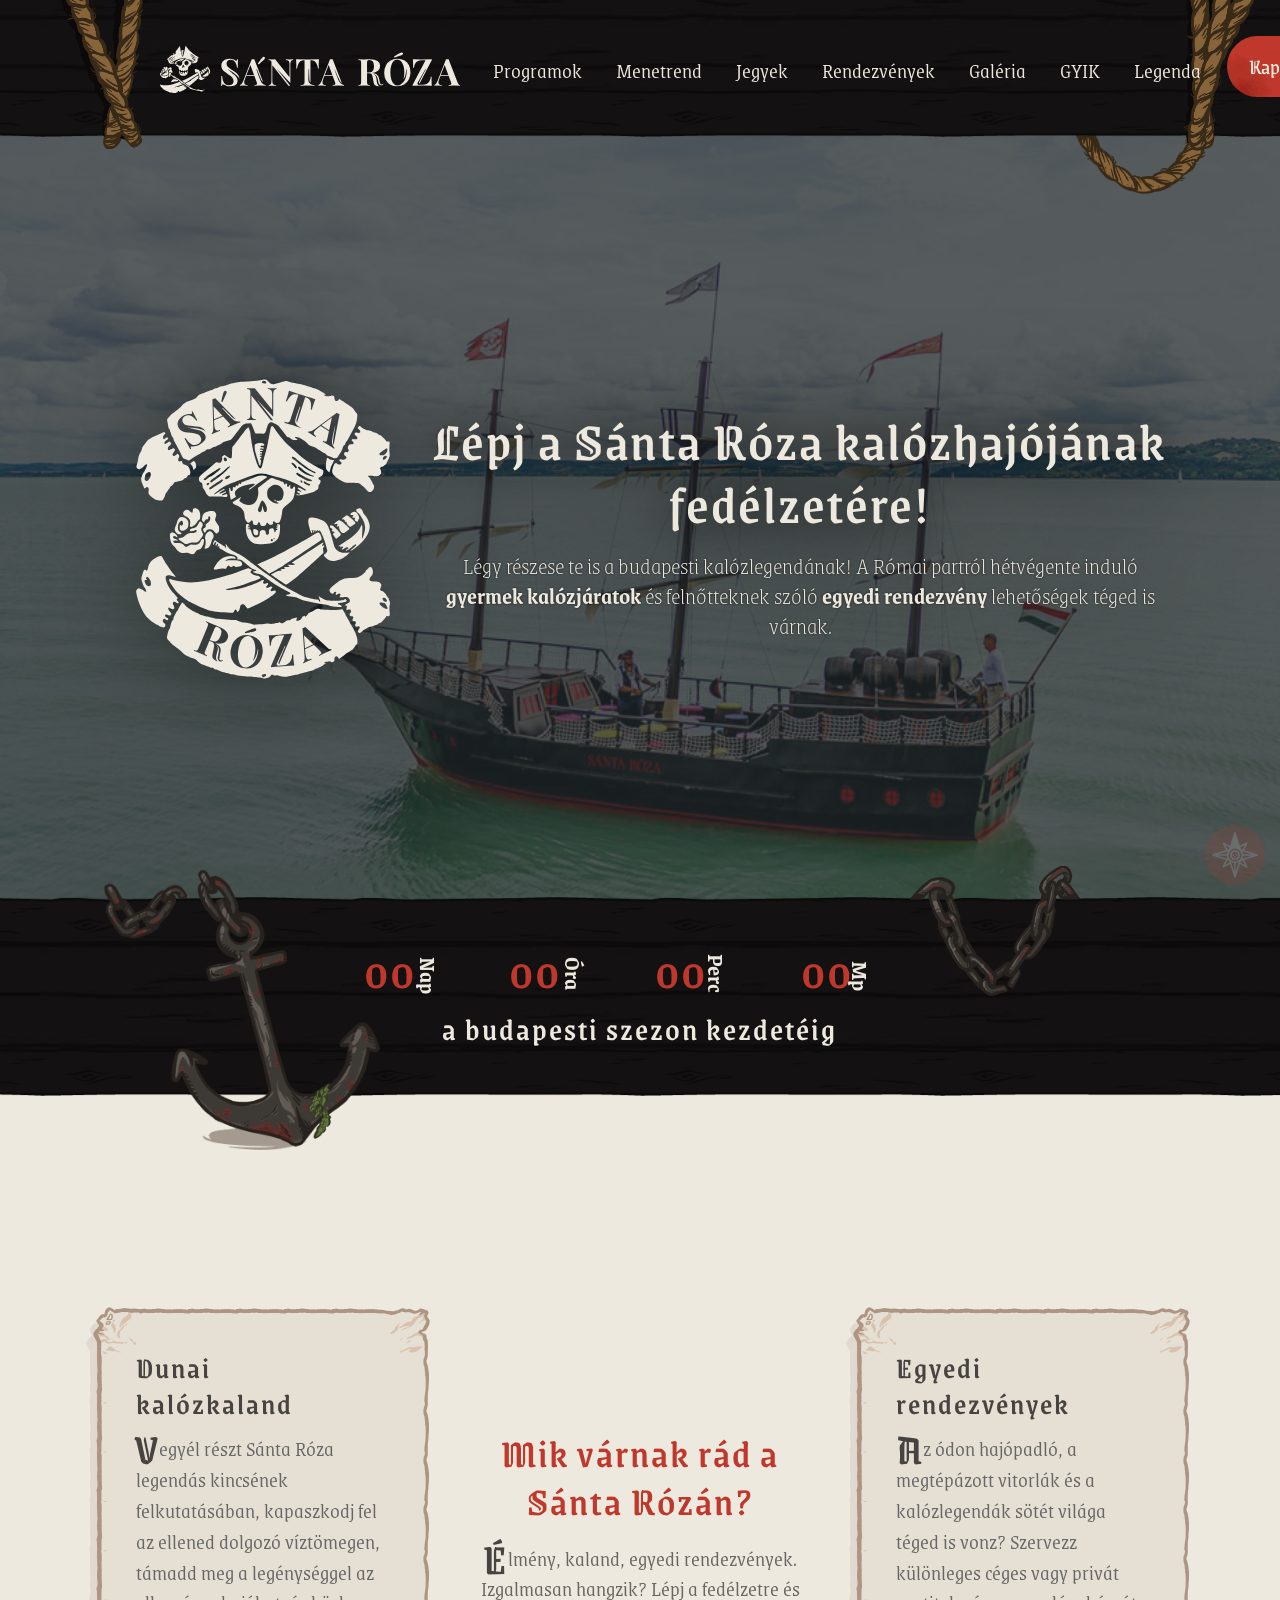
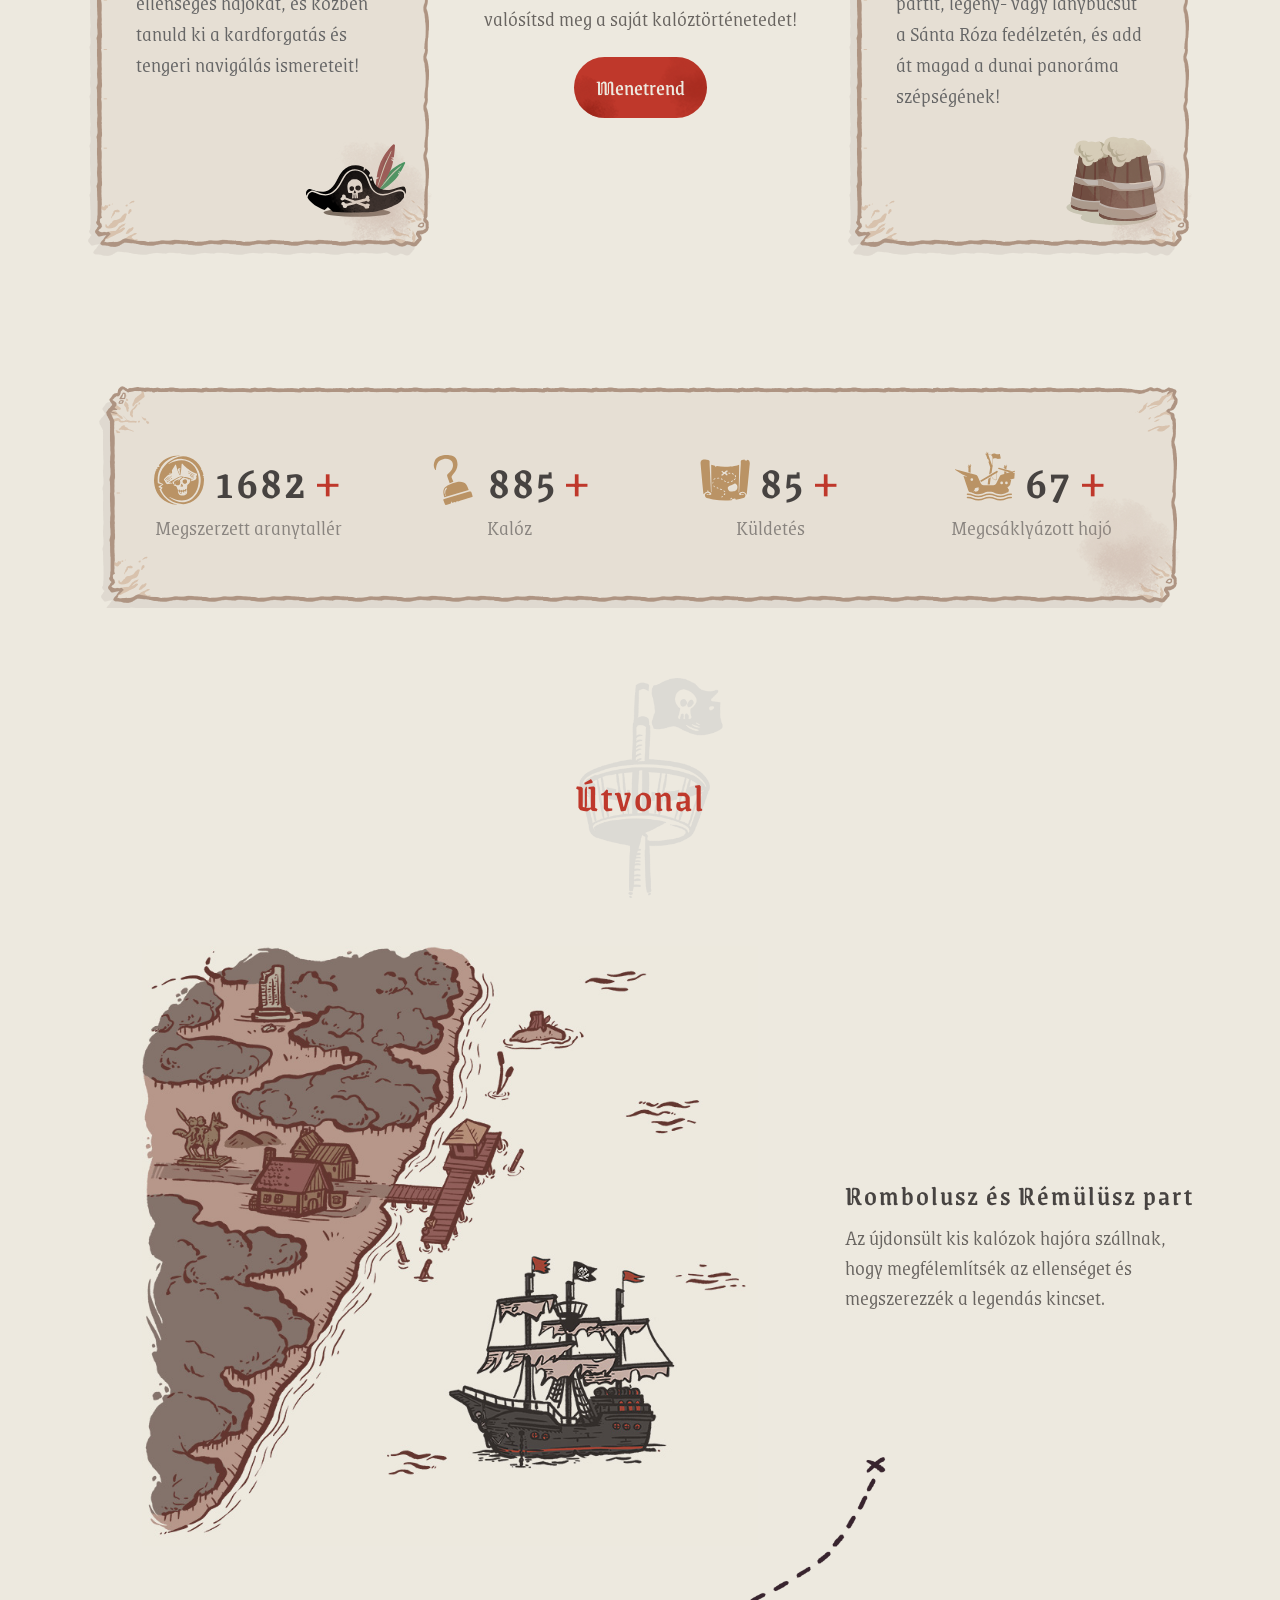
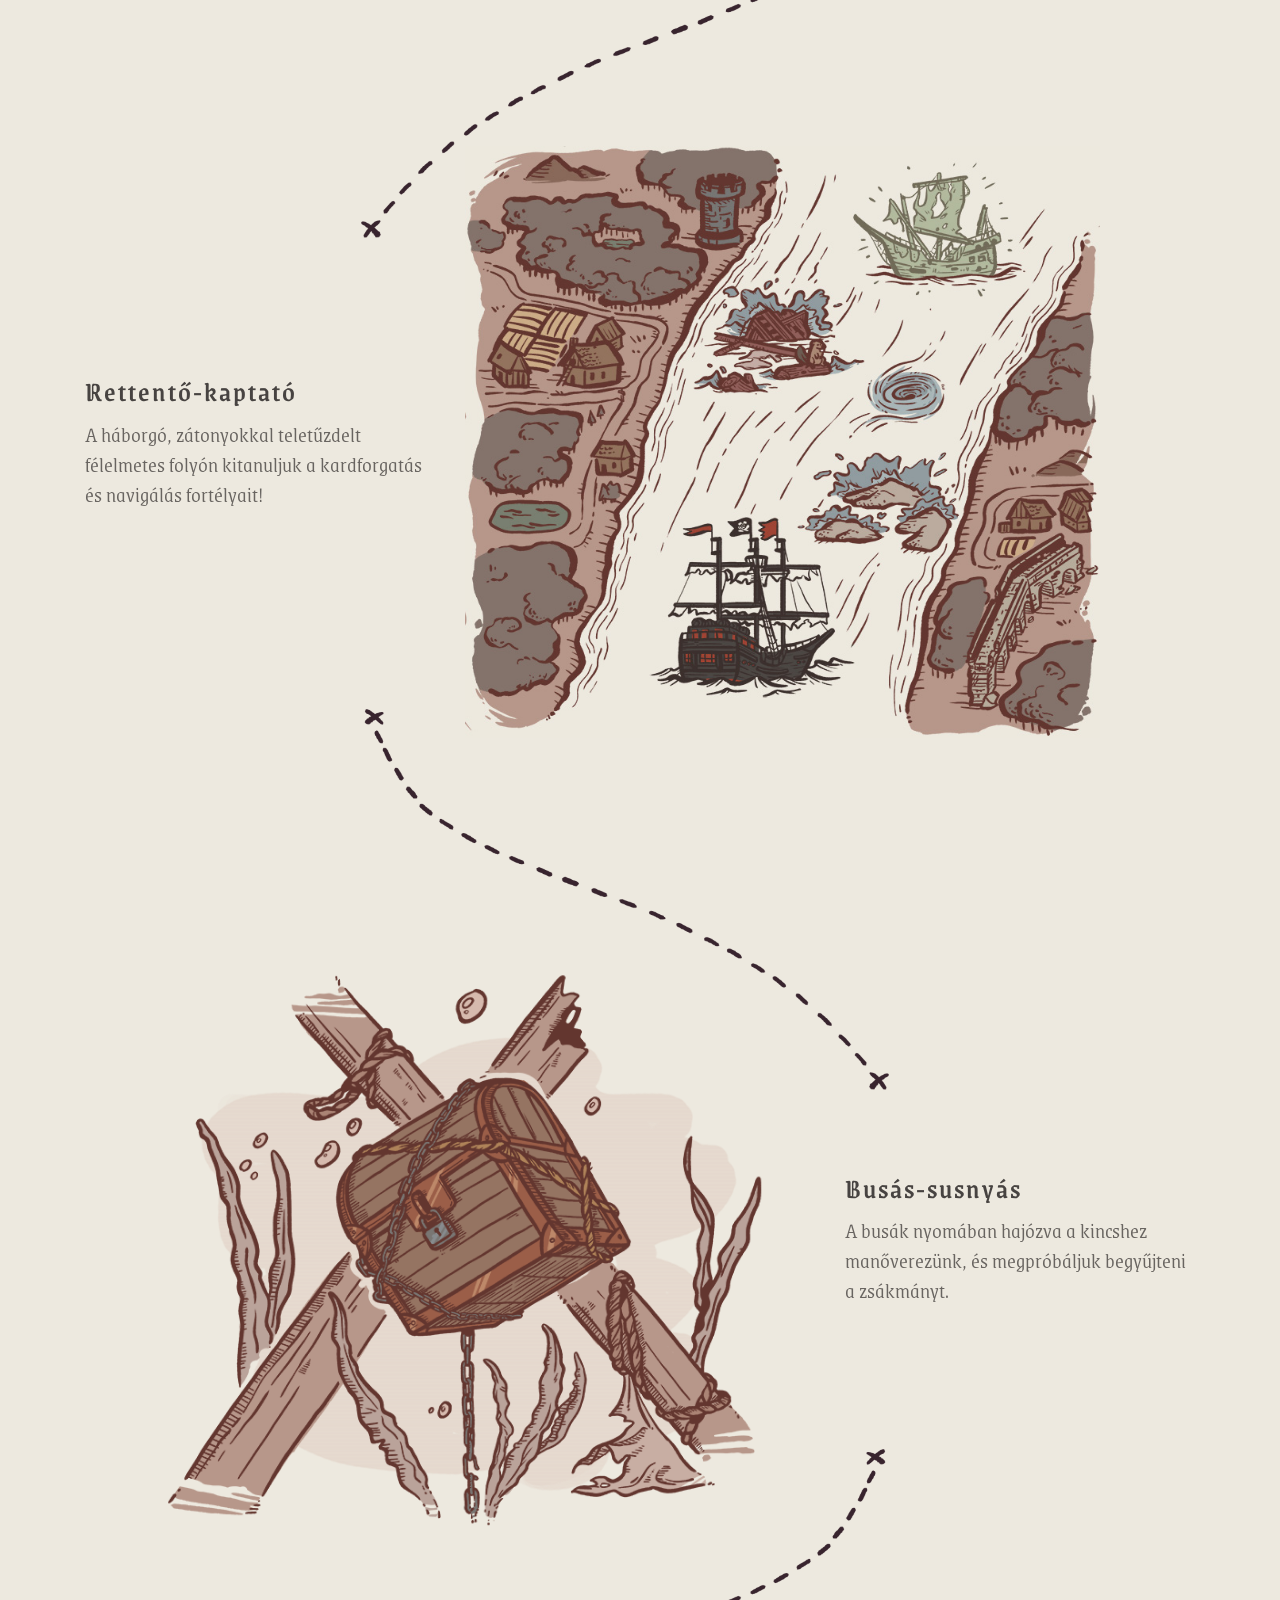
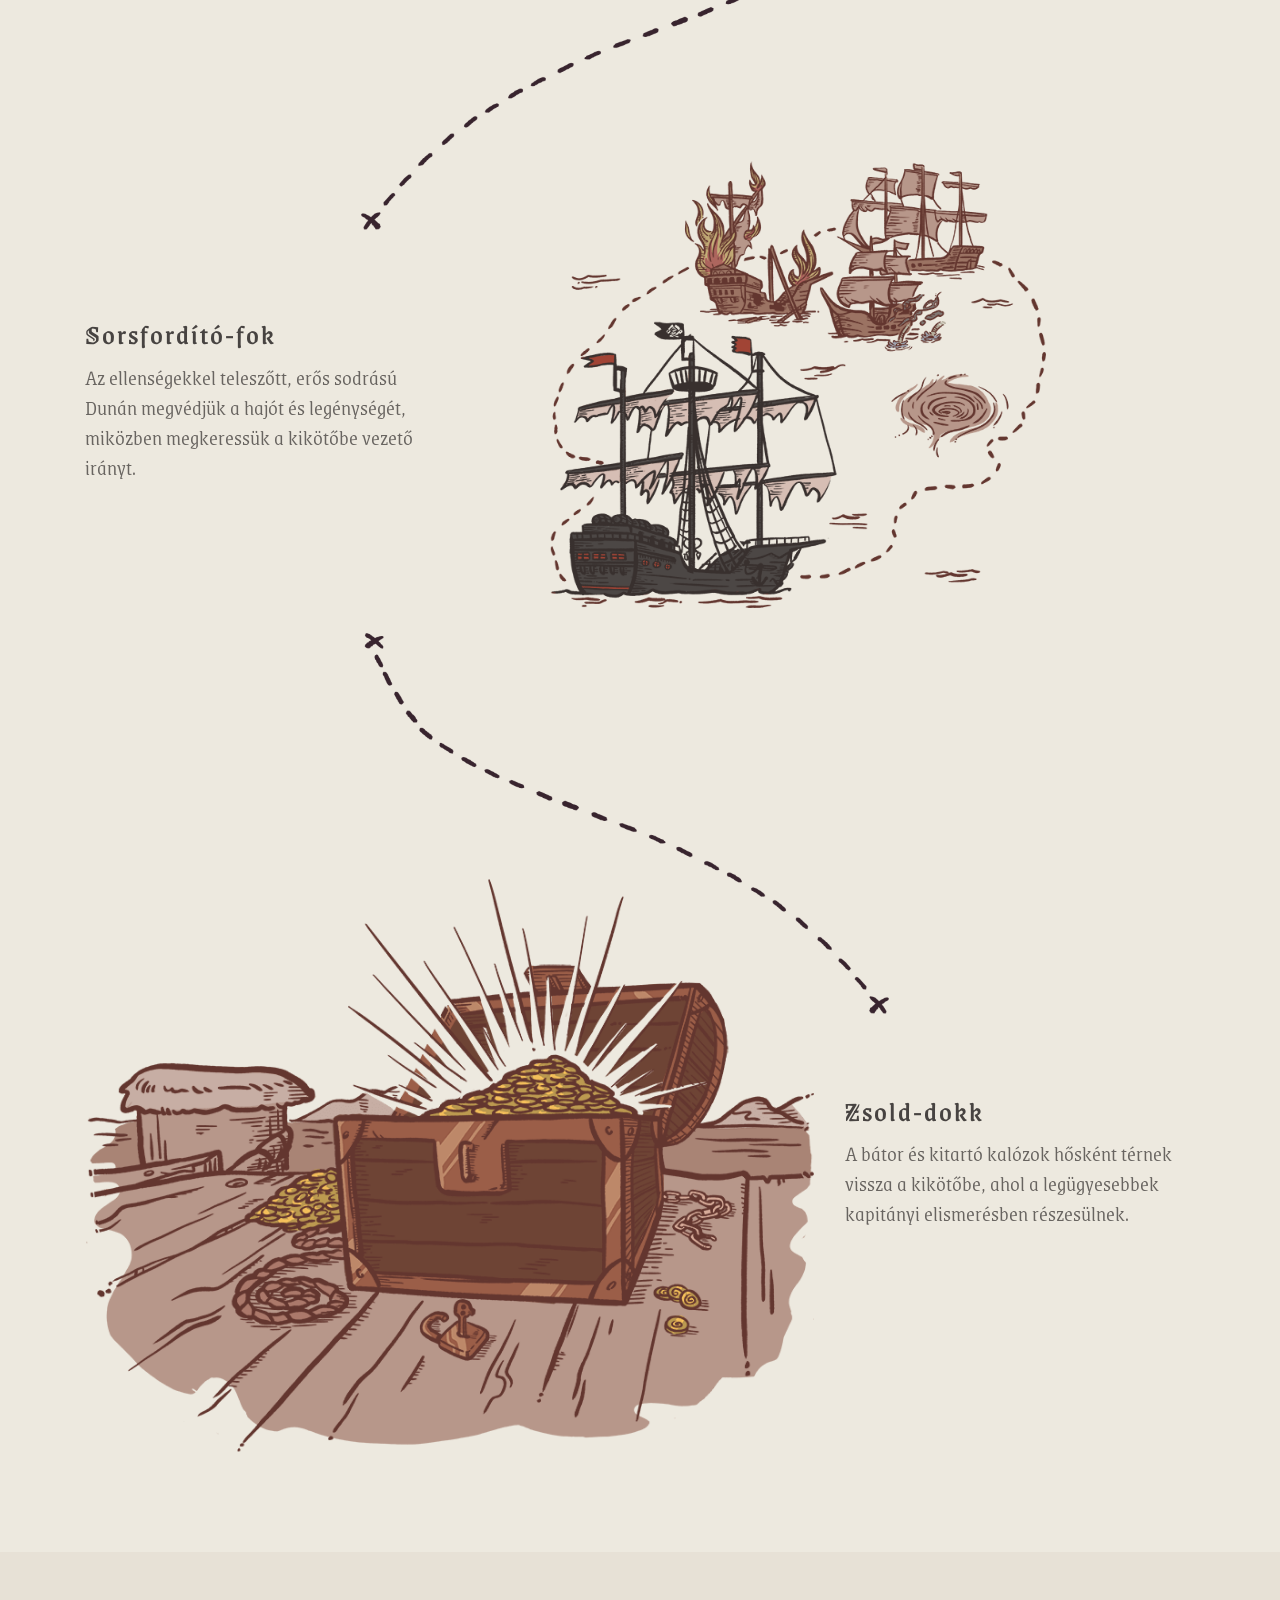
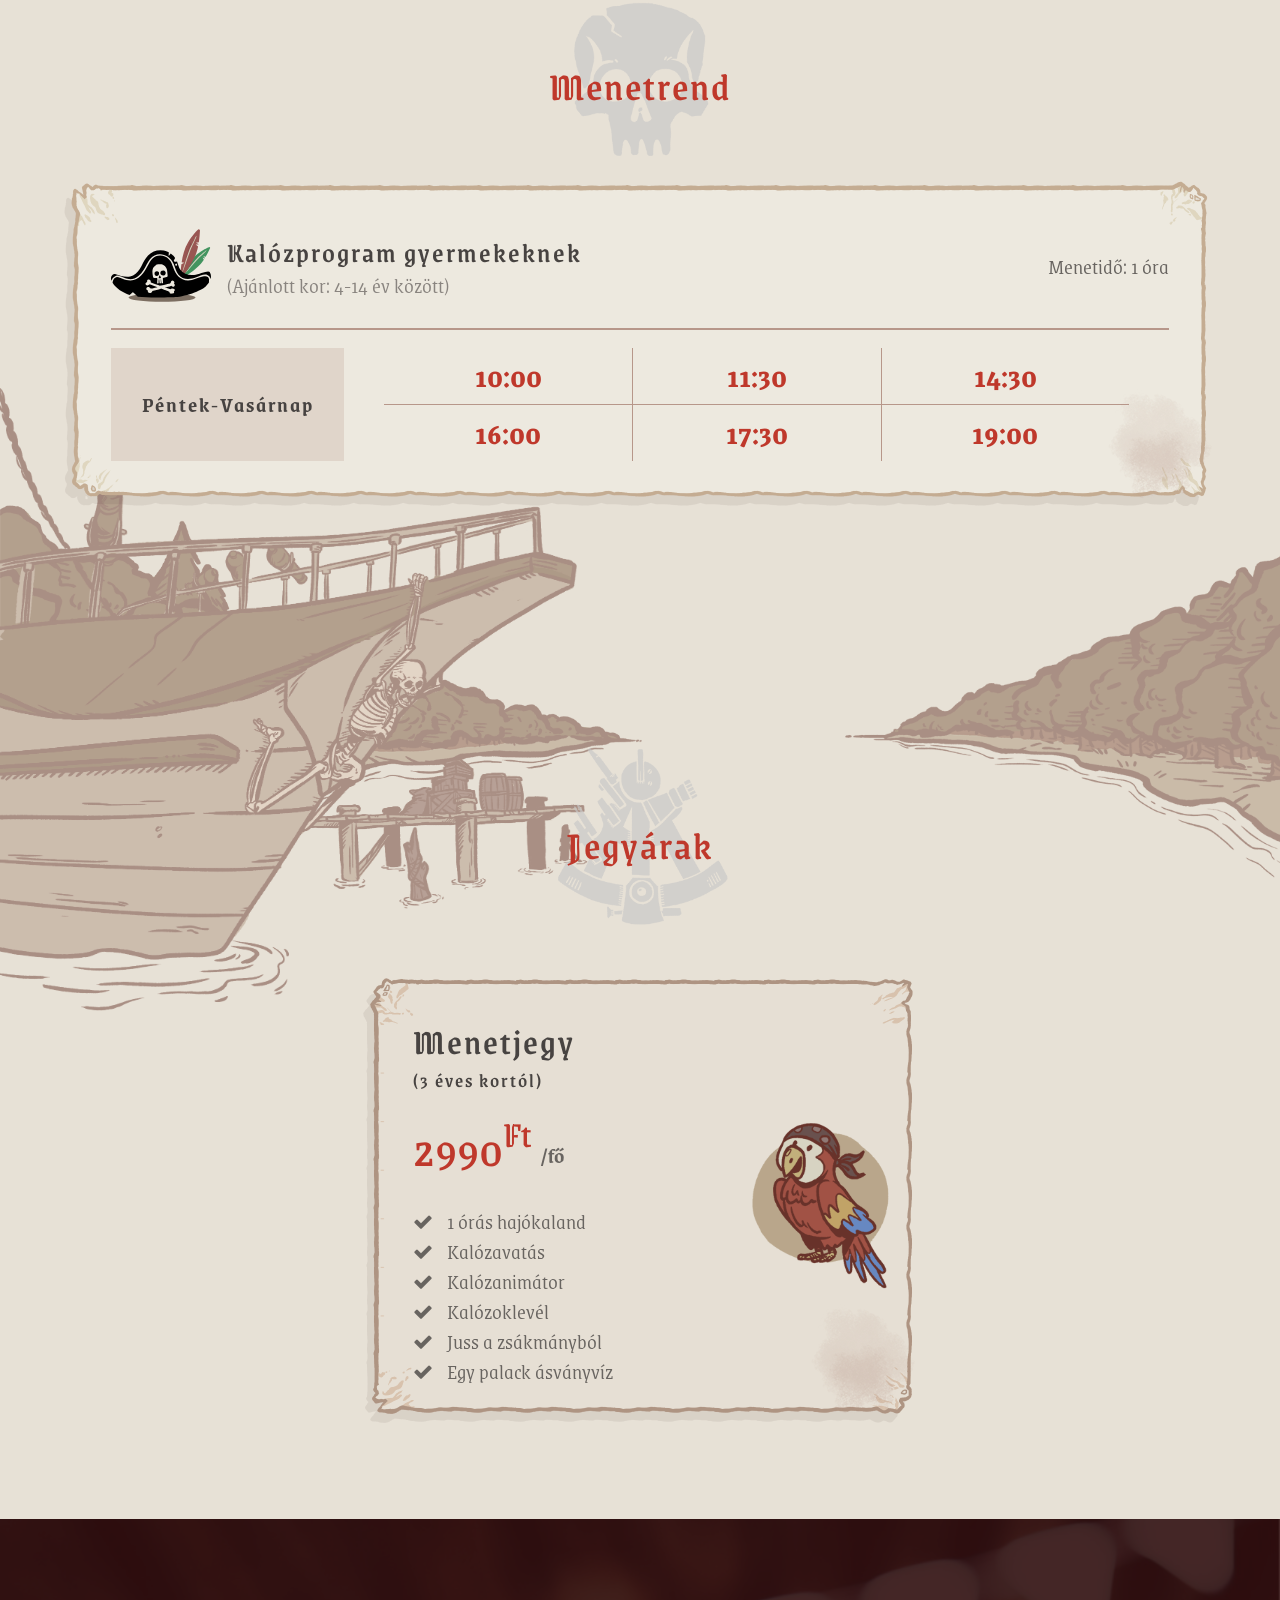
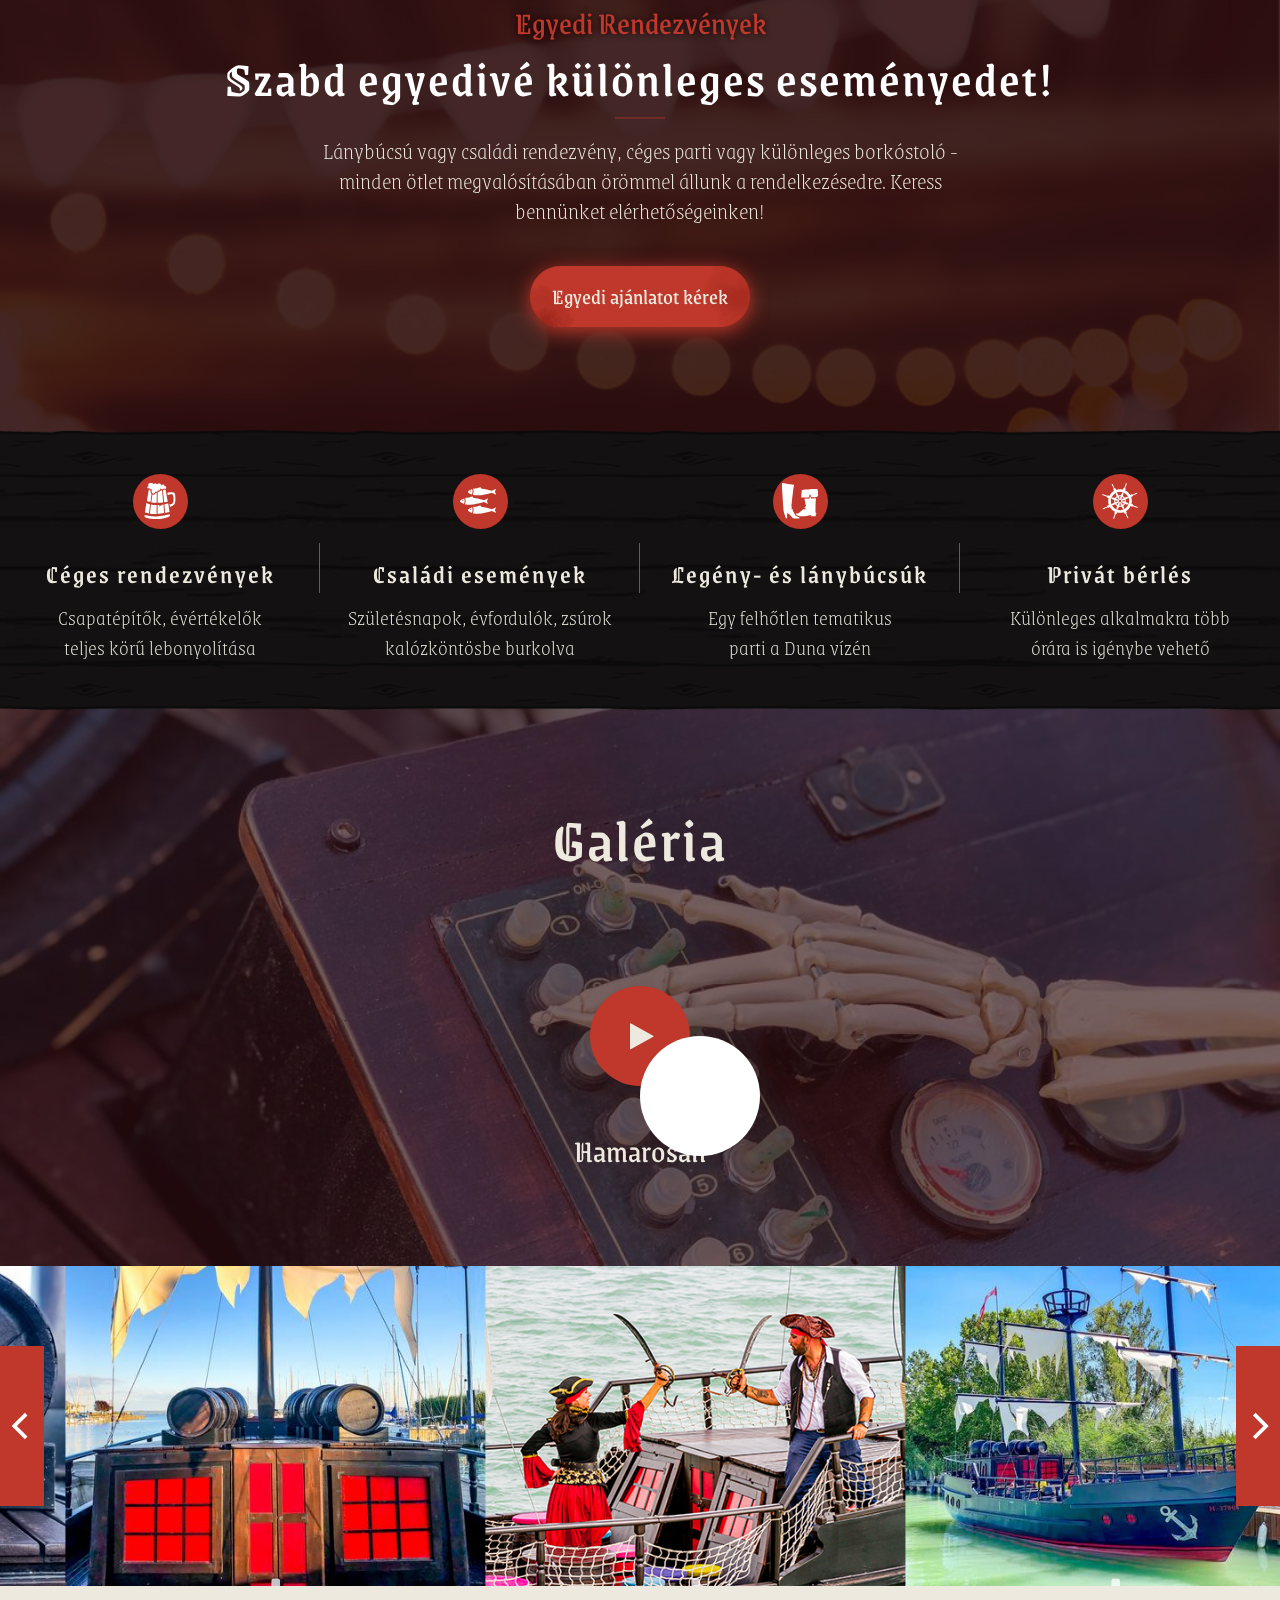
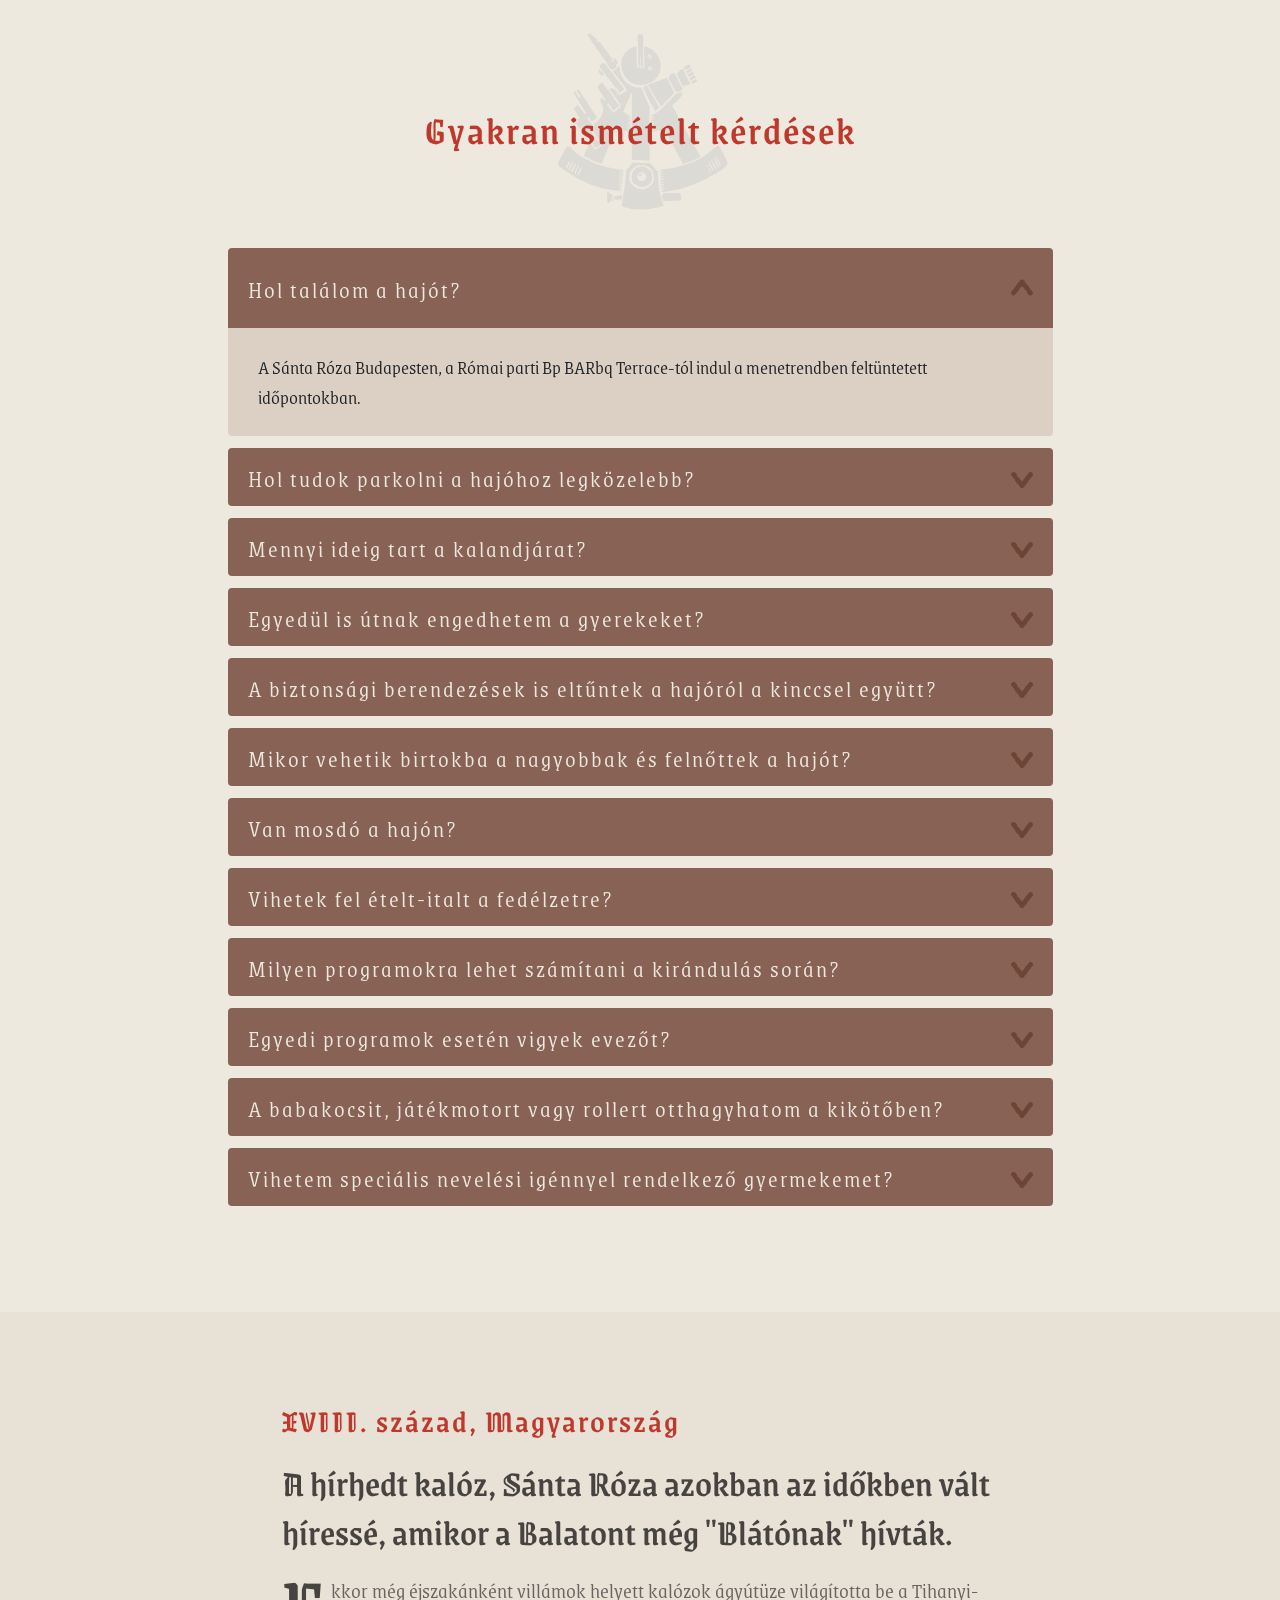
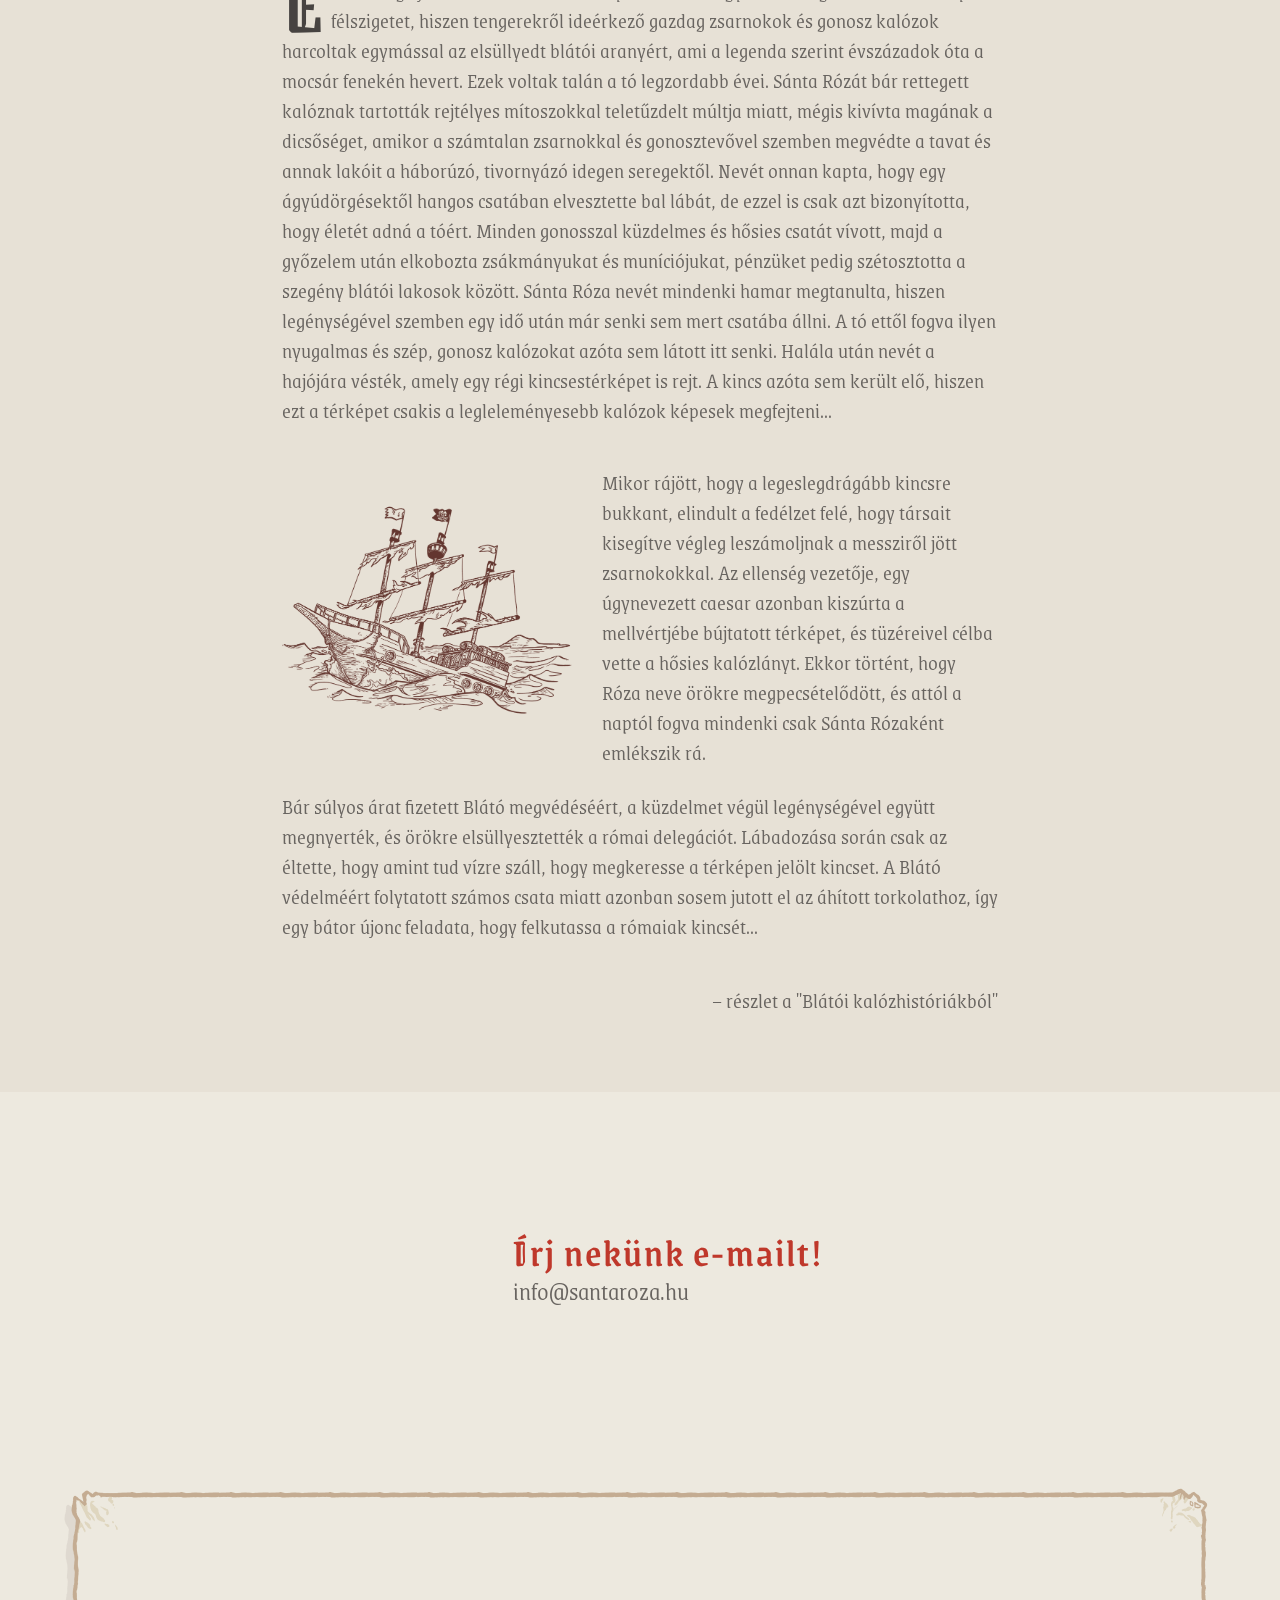
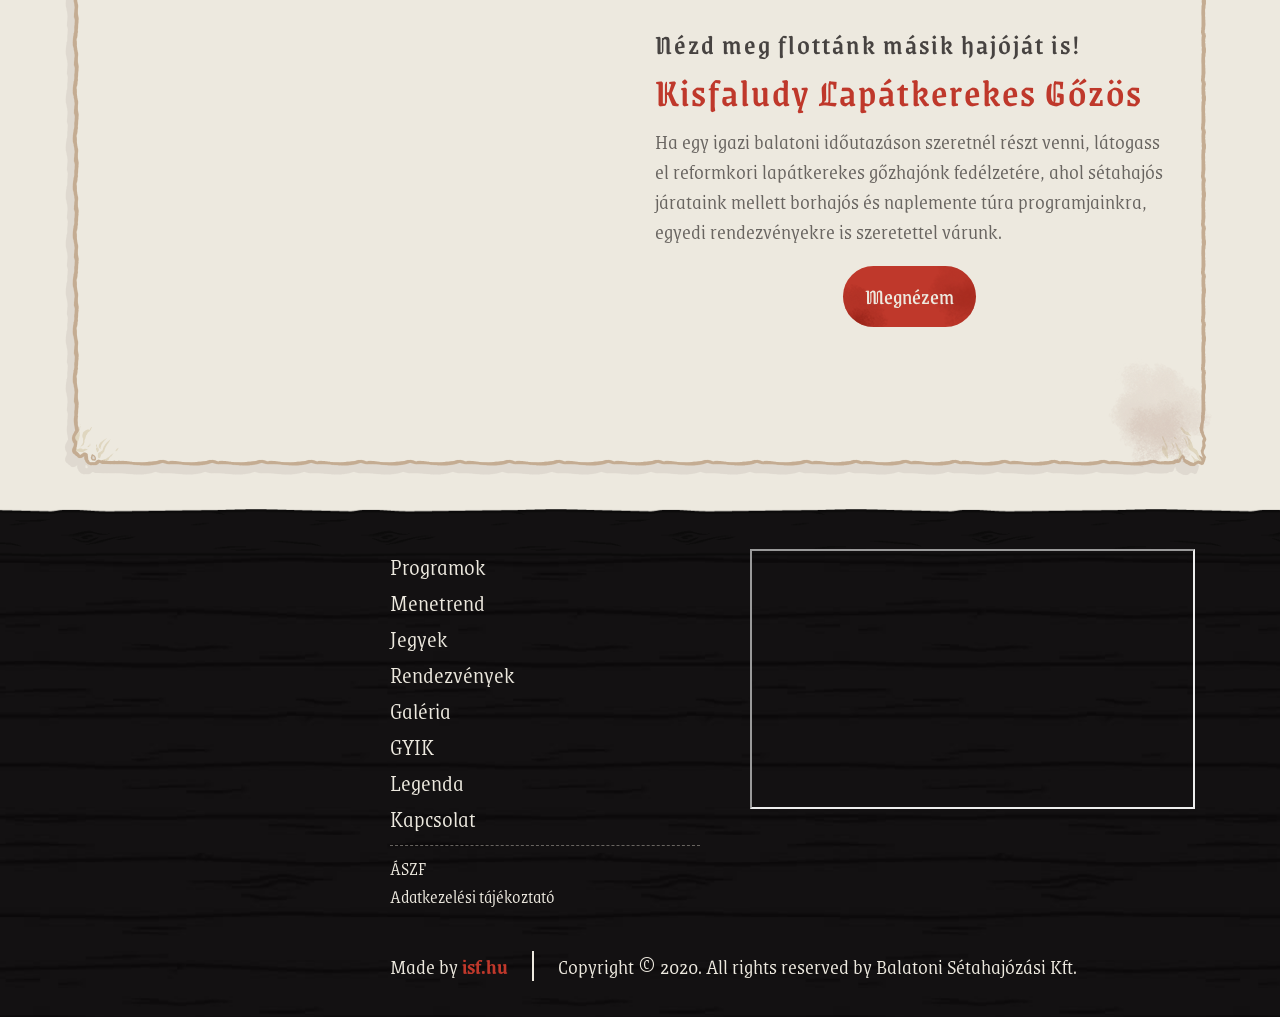
==== commit 6410eaeb: "brand-ref section text updated" ====
--- a/index.html
+++ b/index.html
@@ -1275,7 +1275,7 @@
                         <div class="brand-ref__text-container">
                             <h3>Nézd meg flottánk másik hajóját is!</h3>
                             <h1>Kisfaludy Lapátkerekes Gőzös</h1>
-                            <p>Lorem ipsum dolor sit amet consectetur adipisicing elit. Voluptate quidem atque optio cumque corporis qui inventore id voluptatum dolores architecto!</p>
+                            <p>Ha egy igazi balatoni időutazáson szeretnél részt venni, látogass el reformkori lapátkerekes gőzhajónk fedélzetére, ahol sétahajós járataink mellett borhajós és naplemente túra programjainkra, egyedi rendezvényekre is szeretettel várunk.</p>
                             <div class="text-center">
                                 <a class="btn btn--style1" target="_blank" href="https://kisfaludygozos.hu/">Megnézem</a>
                             </div>                        
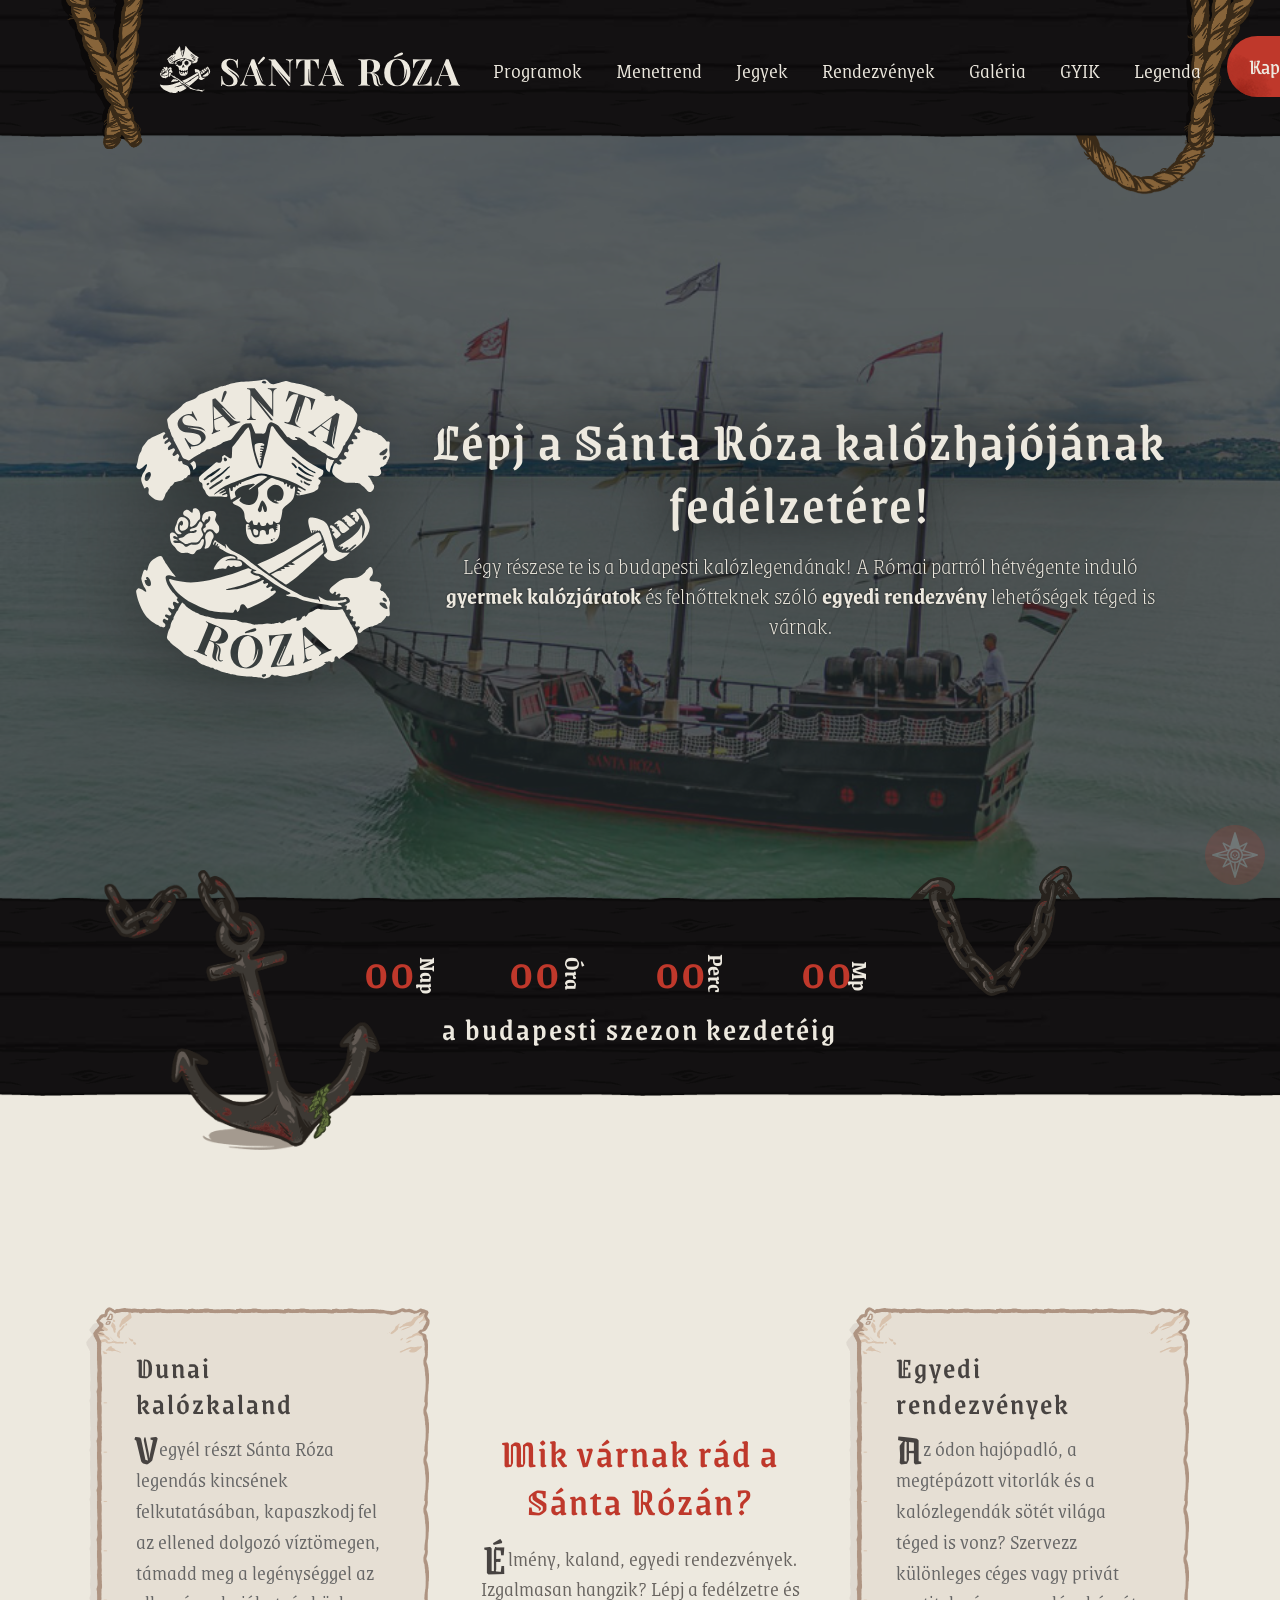
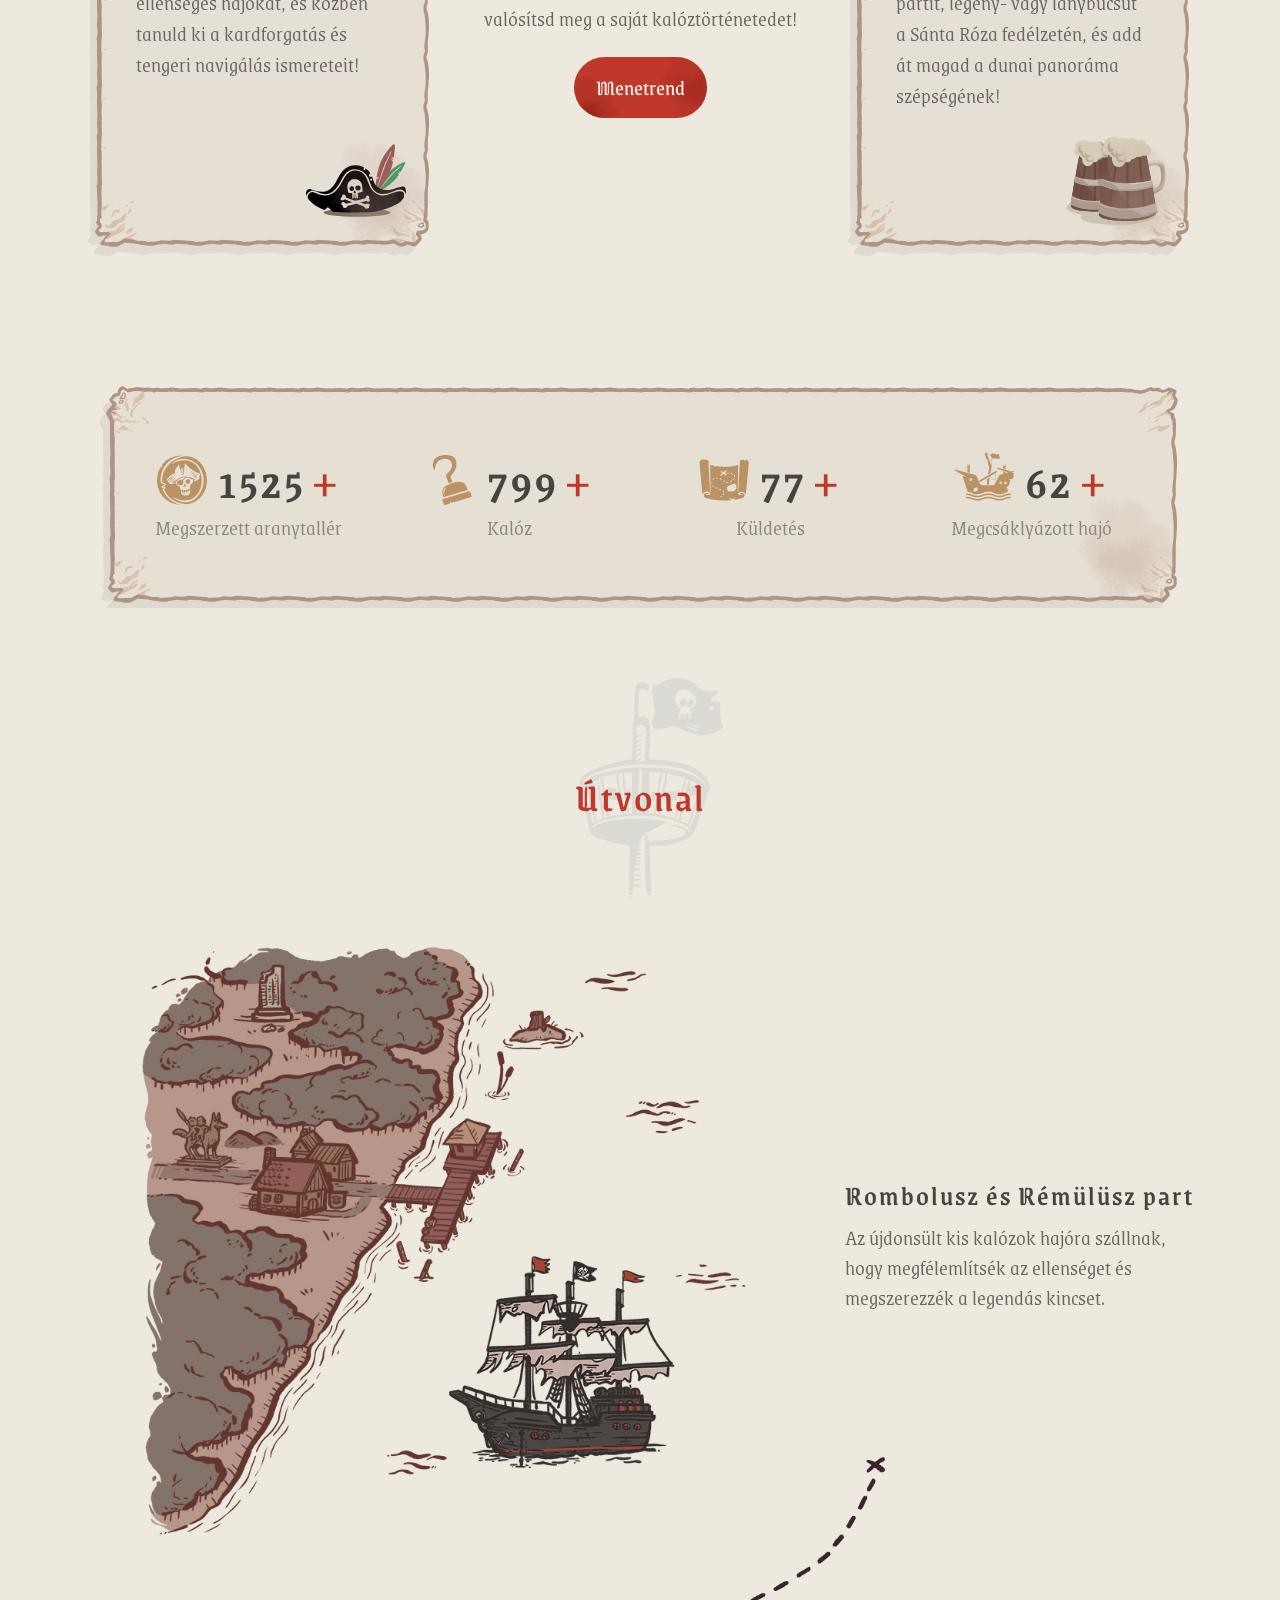
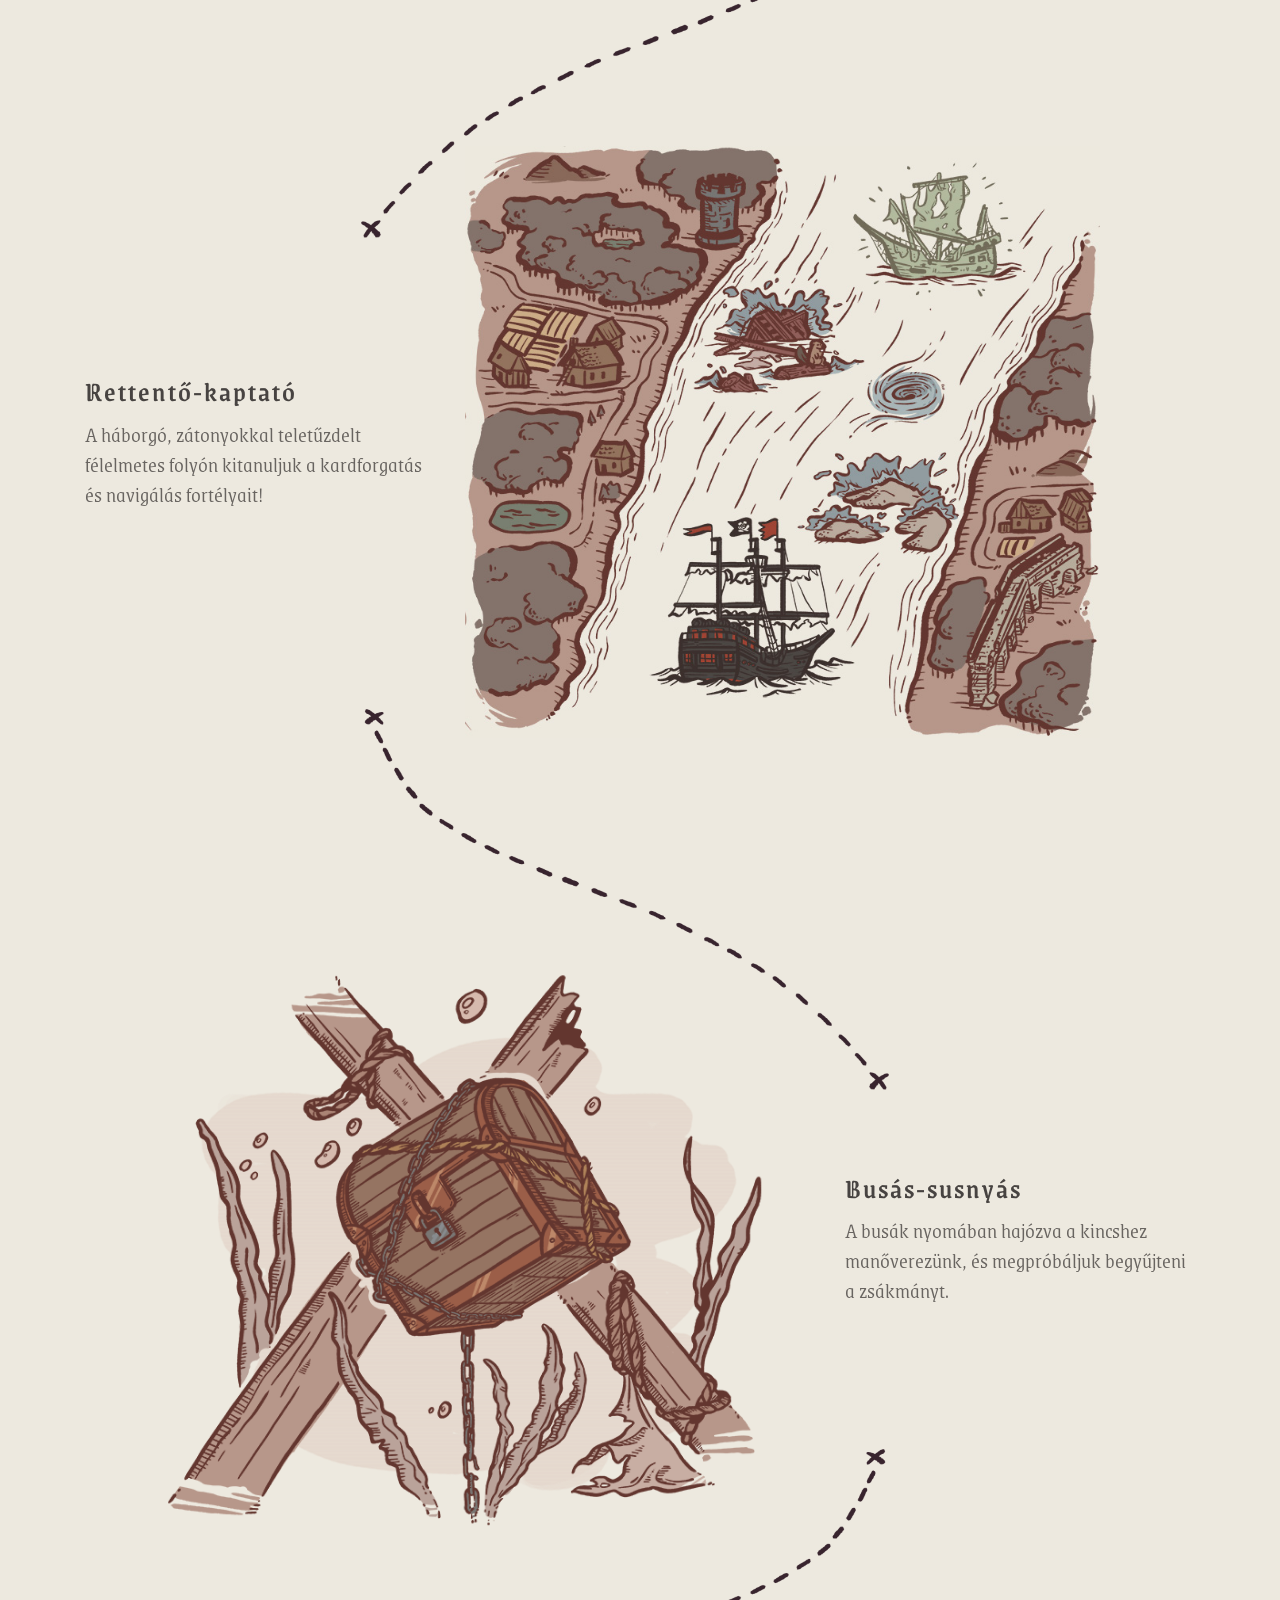
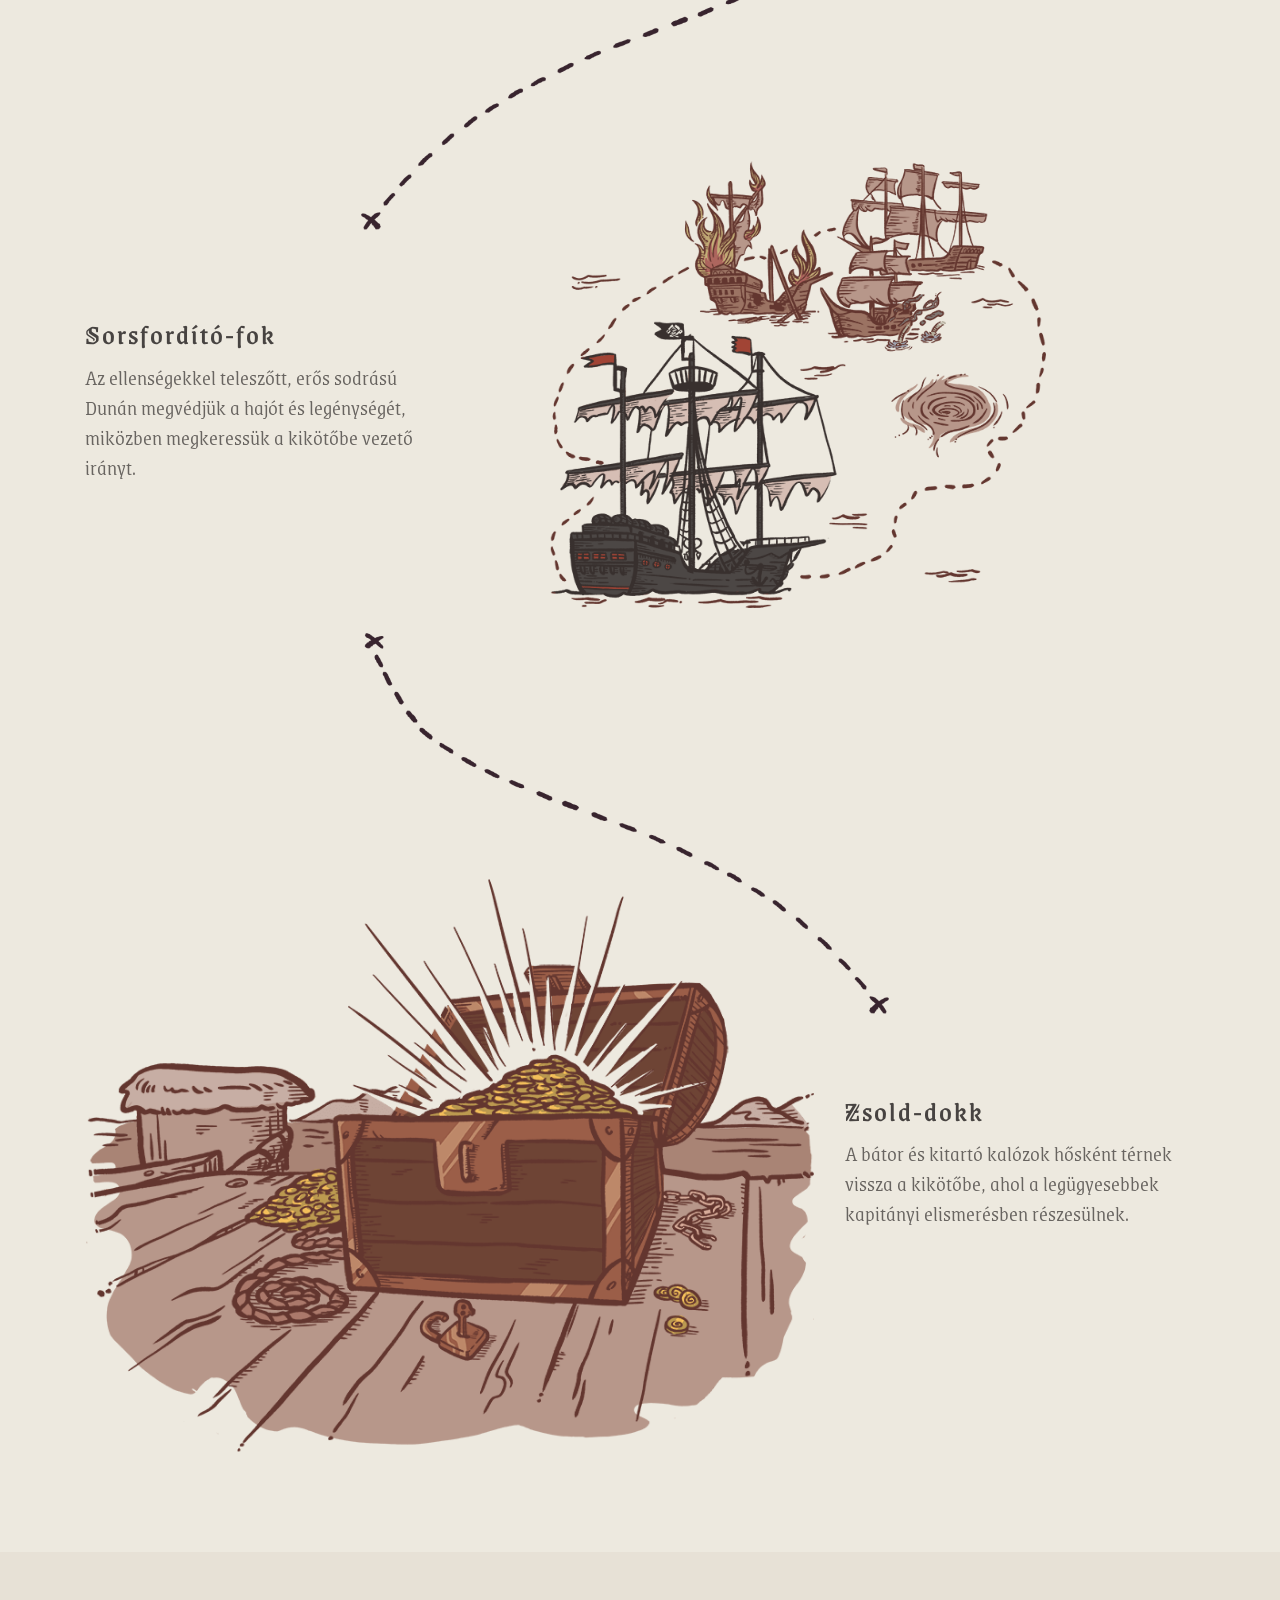
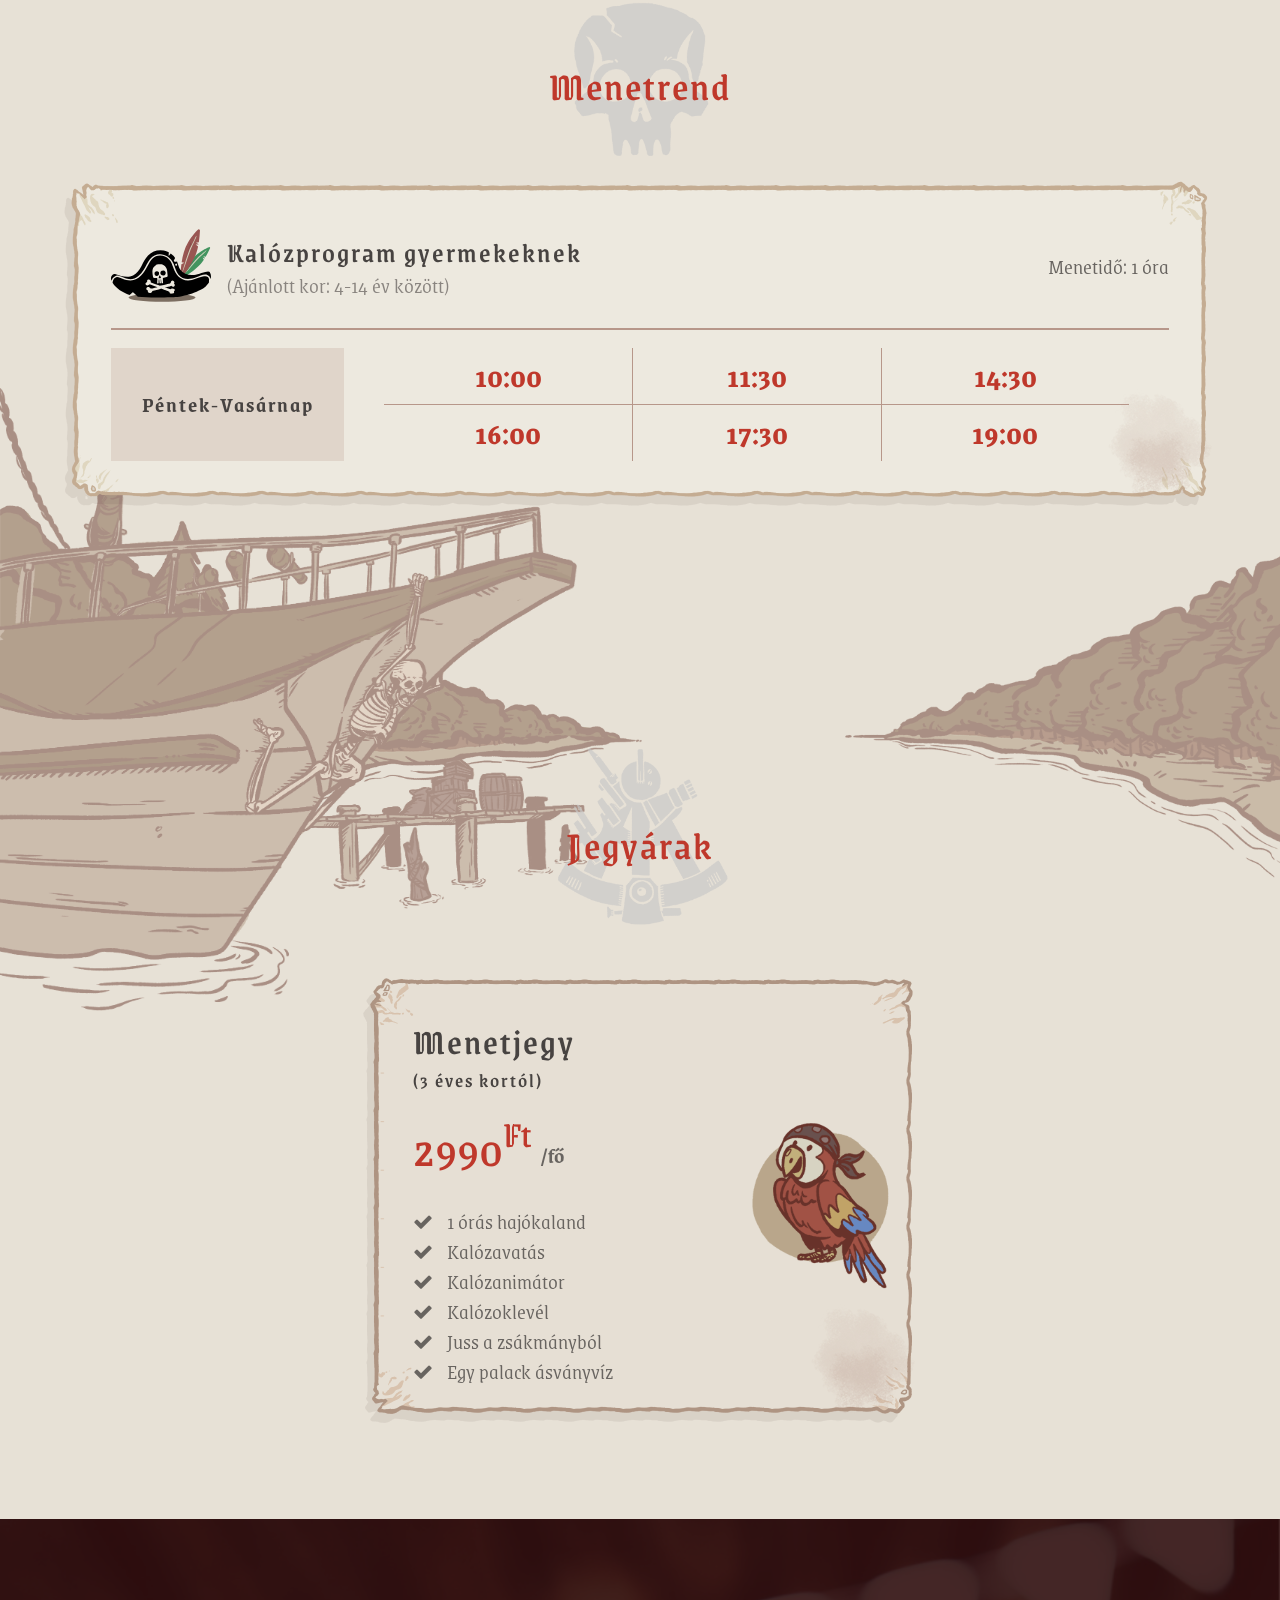
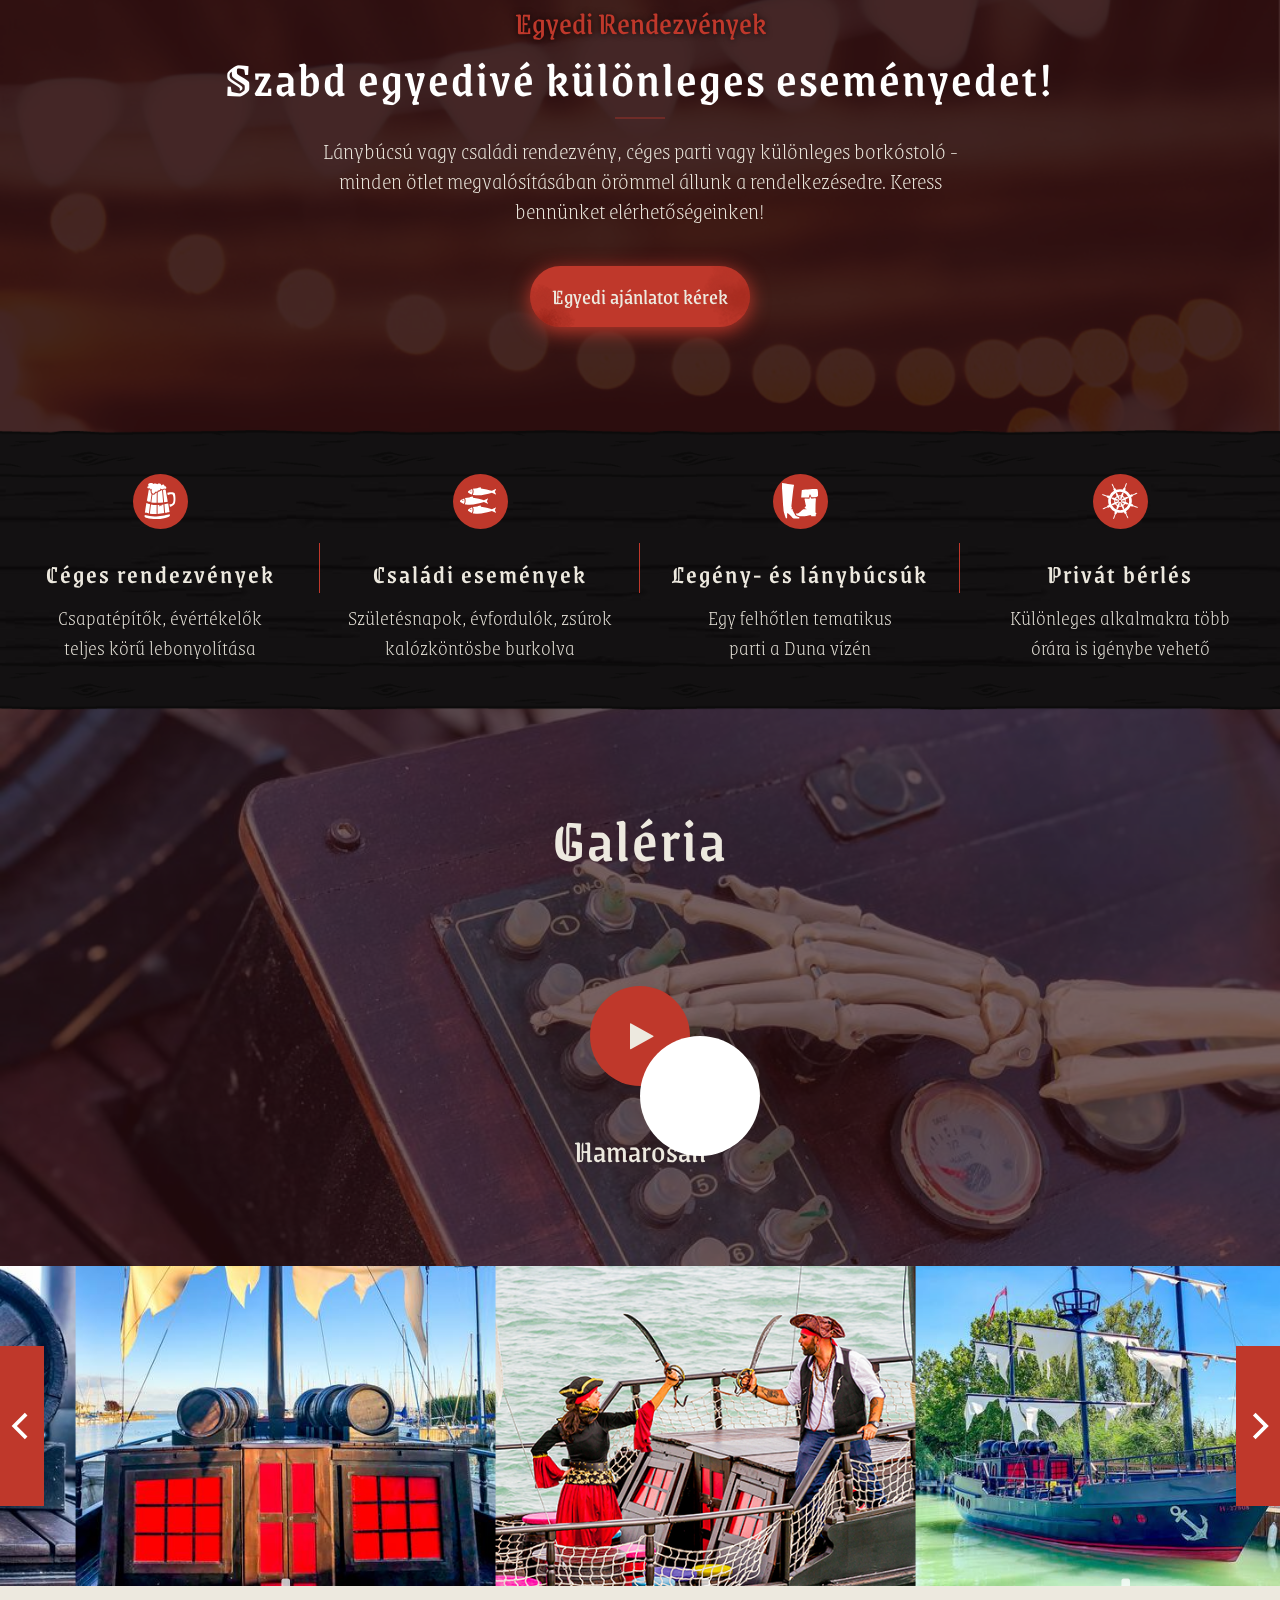
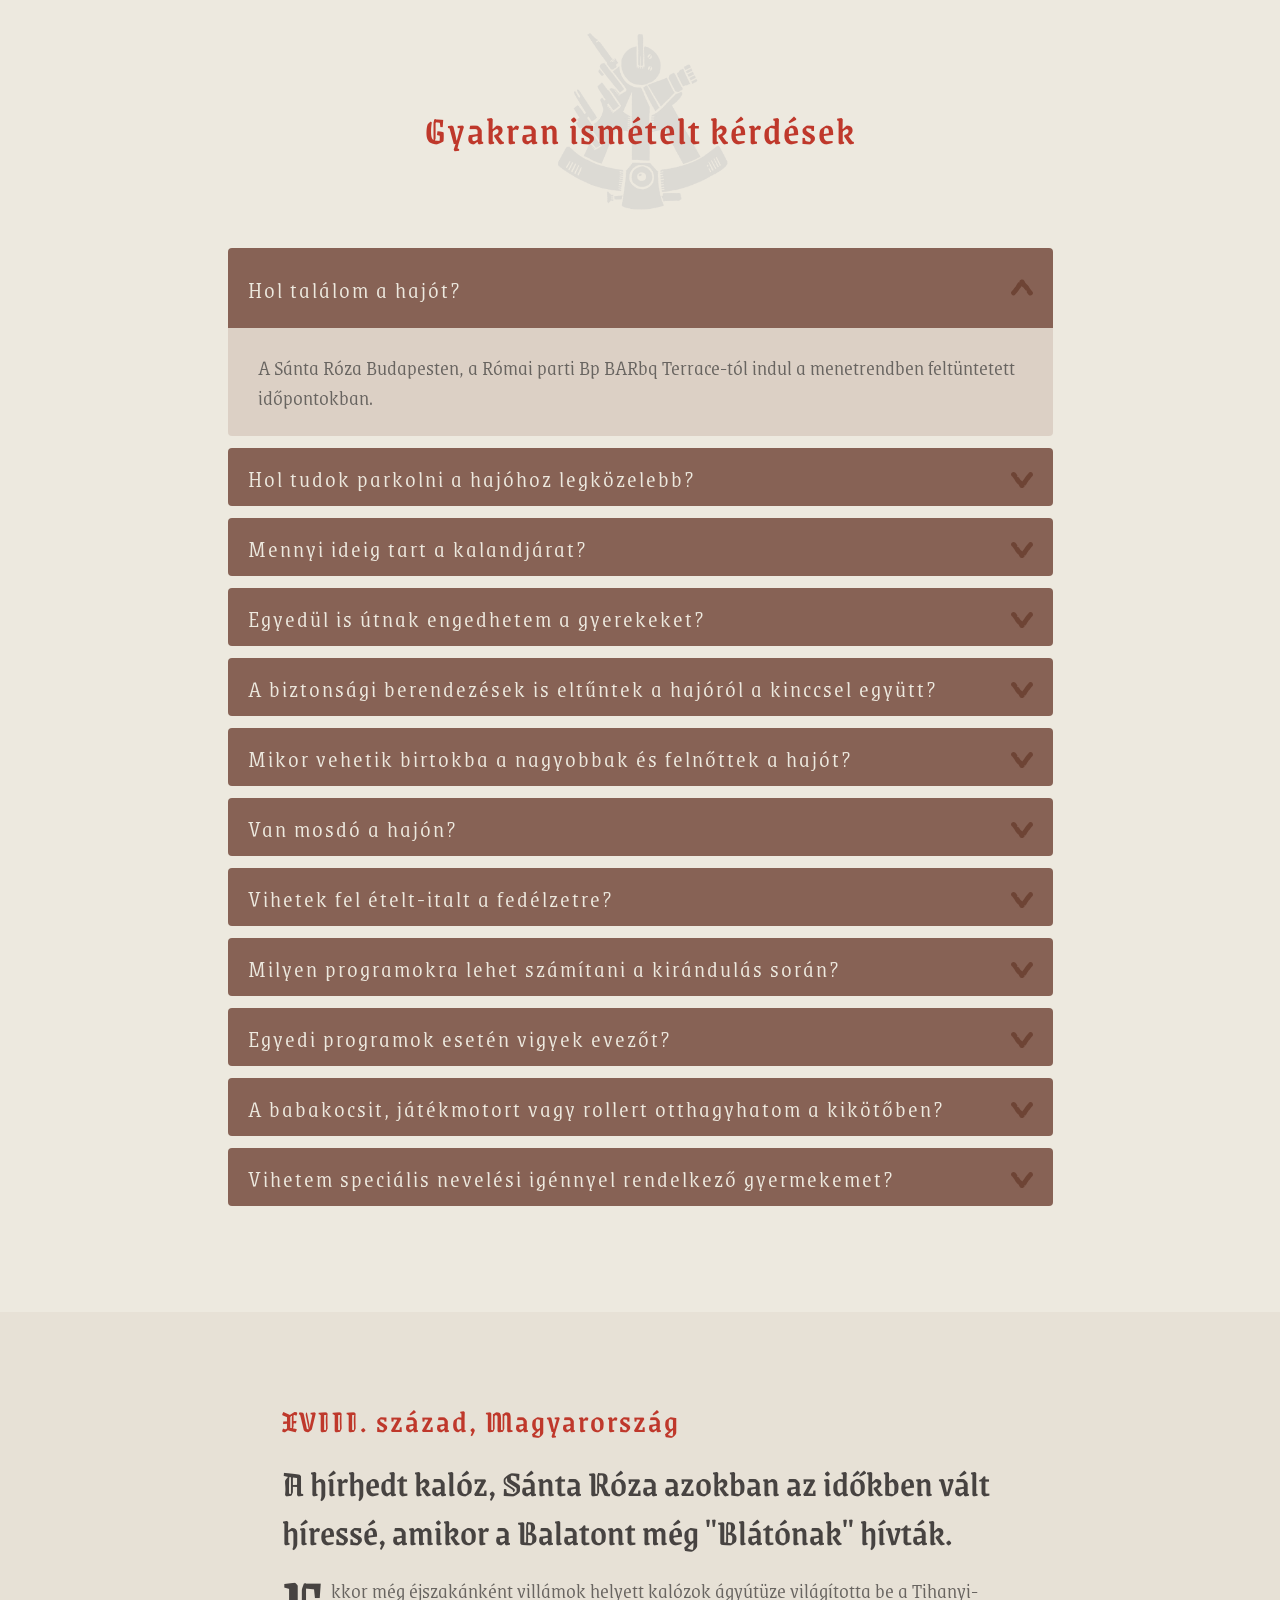
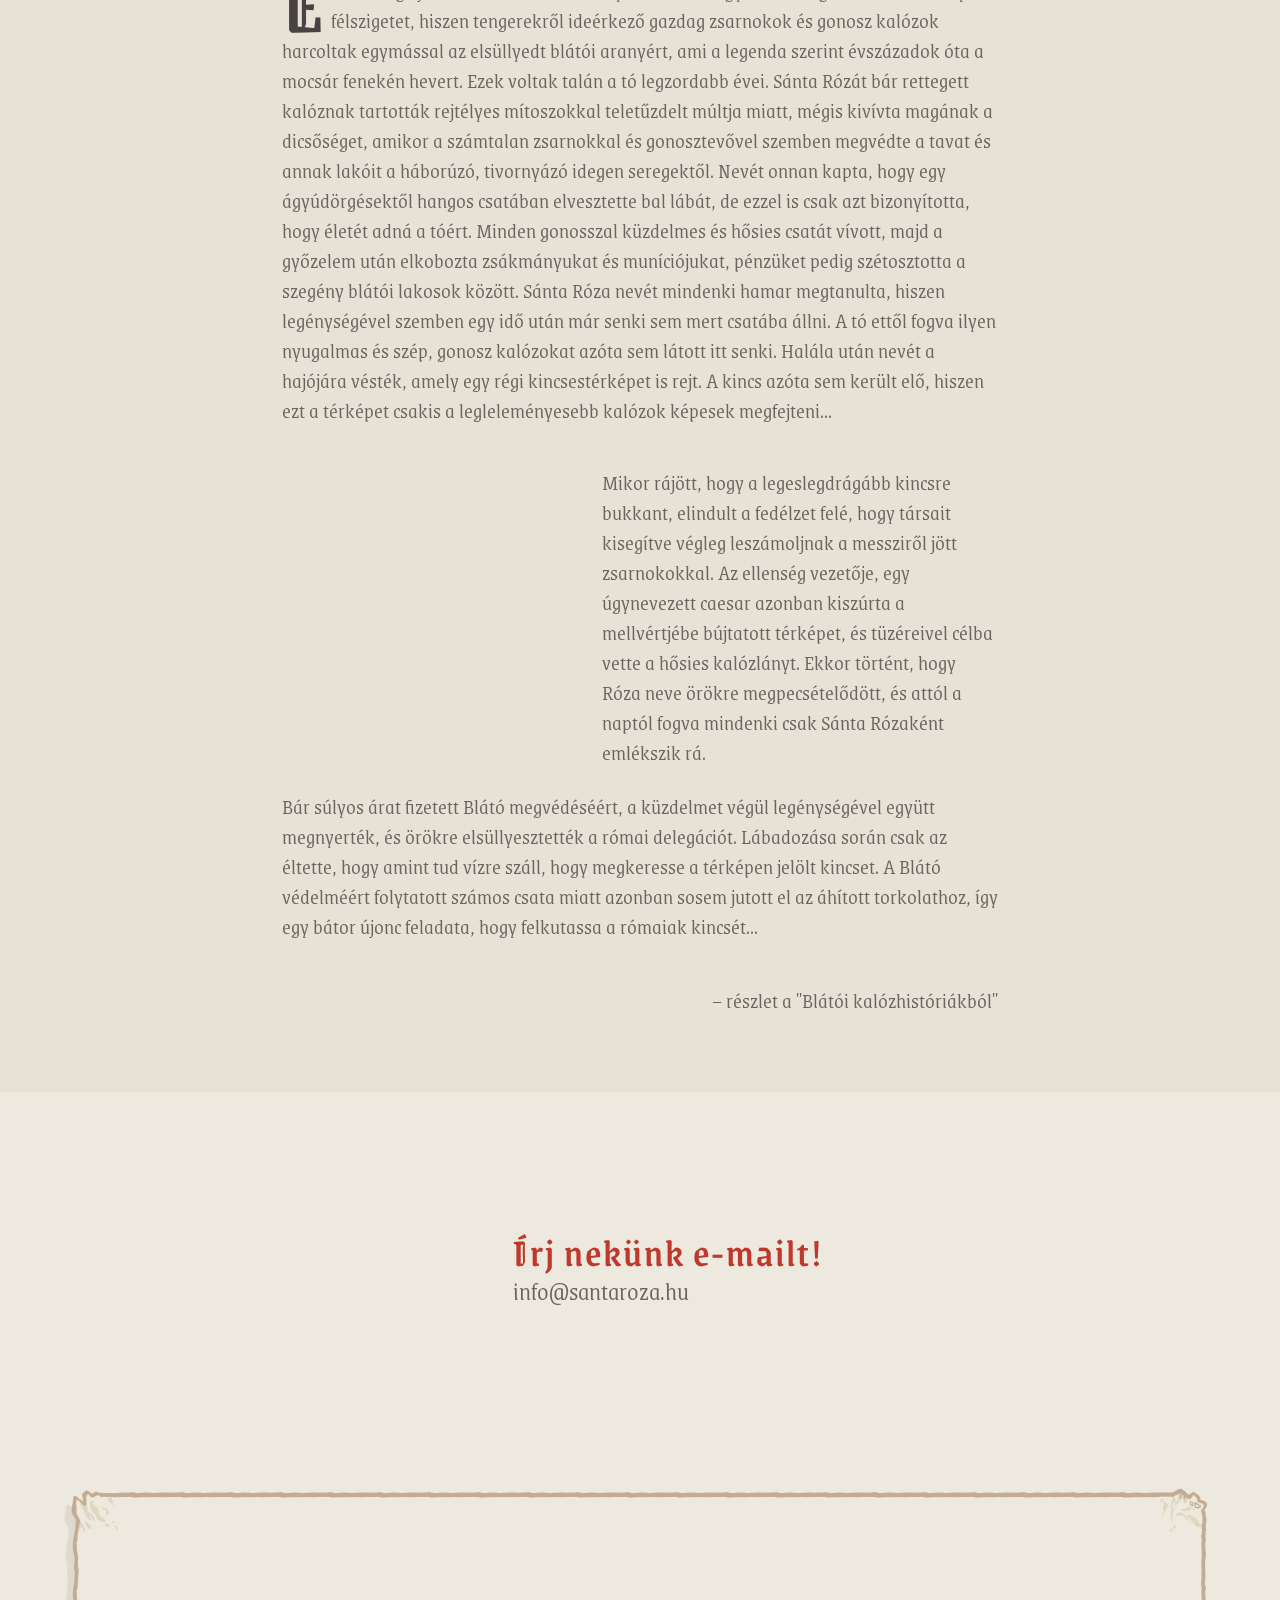
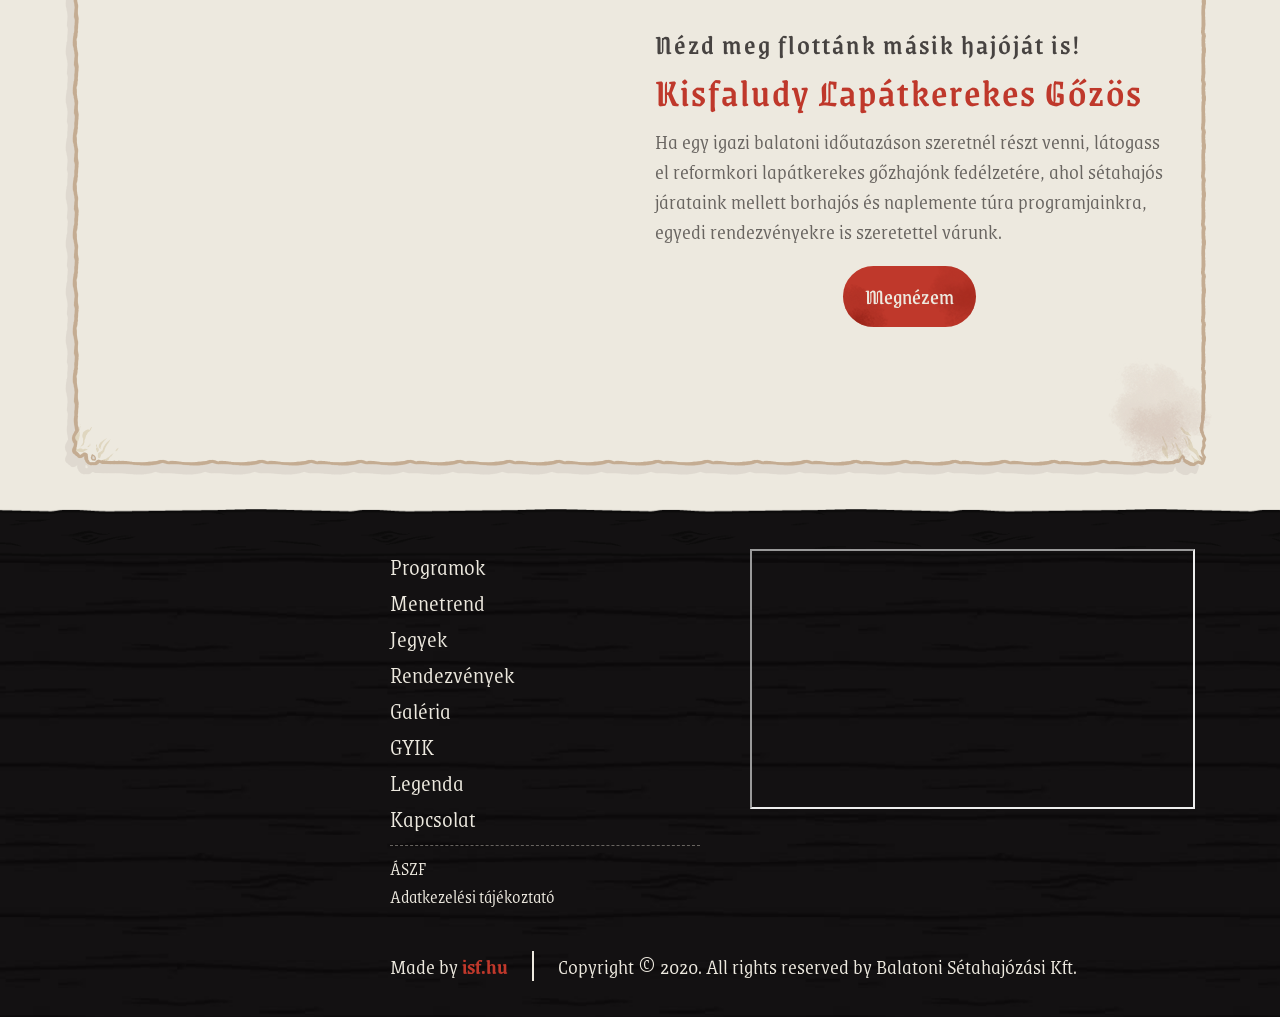
==== commit eeeb02cb: "fixed faq text tags" ====
--- a/index.html
+++ b/index.html
@@ -851,7 +851,7 @@
 
                             <div id="collapse-1" class="faq__list-item-content collapse show"
                                 aria-labelledby="cardheader-1" data-parent="#accordion">
-                                A Sánta Róza Budapesten, a
+                                <p>A Sánta Róza Budapesten, a
                                 Római parti Bp BARbq Terrace-tól indul
                                 a menetrendben feltüntetett
                                 időpontokban. </p>
@@ -1042,6 +1042,7 @@
 
                             <div id="collapse-11" class="faq__list-item-content collapse"
                                 aria-labelledby="cardheader-11" data-parent="#accordion">
+                                <p>
                                 Az egy órás hajózás során megtapasztalhatják a gyerkőcök, hogy milyen, amikor felavatjuk
                                 a legénység legújabb kalózait. Majd nyomába eredünk a rómaiak legendás, elveszett
                                 kincsének. Megtanuljuk a kardforgatás művészetét, a hajós navigálás alapjait, és ha jól
@@ -1064,7 +1065,7 @@
                             <div id="collapse-12" class="faq__list-item-content collapse"
                                 aria-labelledby="cardheader-12" data-parent="#accordion">
 
-                                Ha szeretnéd, hogy egyedi
+                                <p>Ha szeretnéd, hogy egyedi
                                 rendezvényed a Sánta Rózán kerüljön megrendezésre, mi biztosítjuk
                                 neked a kapitányt, aki elnavigálja a hajót a kívánt útvonalon. Emellett egy jeges
                                 hordót
@@ -1086,7 +1087,7 @@
 
                             <div id="collapse-13" class="faq__list-item-content collapse"
                                 aria-labelledby="cardheader-13" data-parent="#accordion">
-                                Természetesen igen! Kollégáink
+                                <p>Természetesen igen! Kollégáink
                                 a jegypénztárnál örömmel tartják szemmel a járgányokat, míg tart a kalózkaland.</p>
 
                             </div>
@@ -1105,7 +1106,7 @@
 
                             <div id="collapse-14" class="faq__list-item-content collapse"
                                 aria-labelledby="cardheader-14" data-parent="#accordion">
-                                Örömmel látjuk a nagyobb
+                                <p>Örömmel látjuk a nagyobb
                                 odafigyelést igénylő gyermekeket is. Arra kérjük a szülőket, hogy
                                 ha bizonytalanok, vegyék fel velünk a kapcsolatot, szívesen megválaszoljuk a
                                 felmerülő
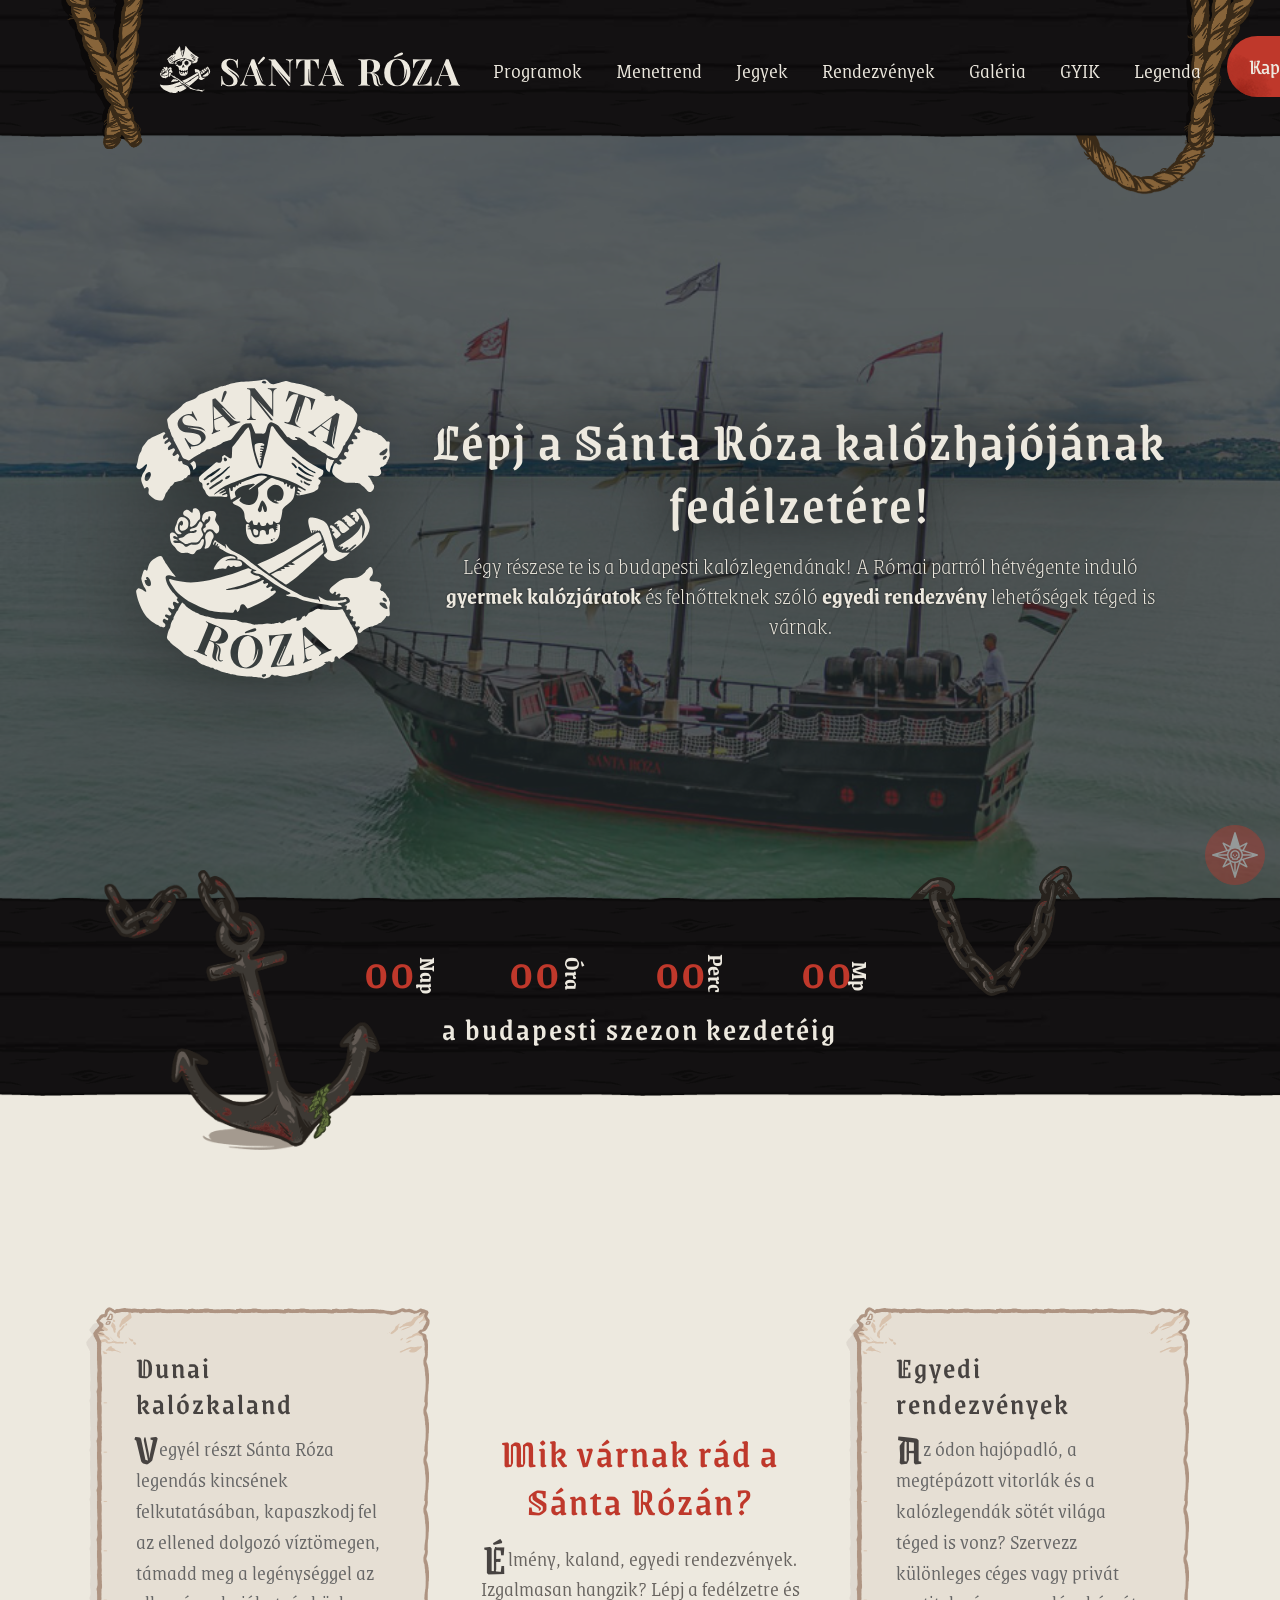
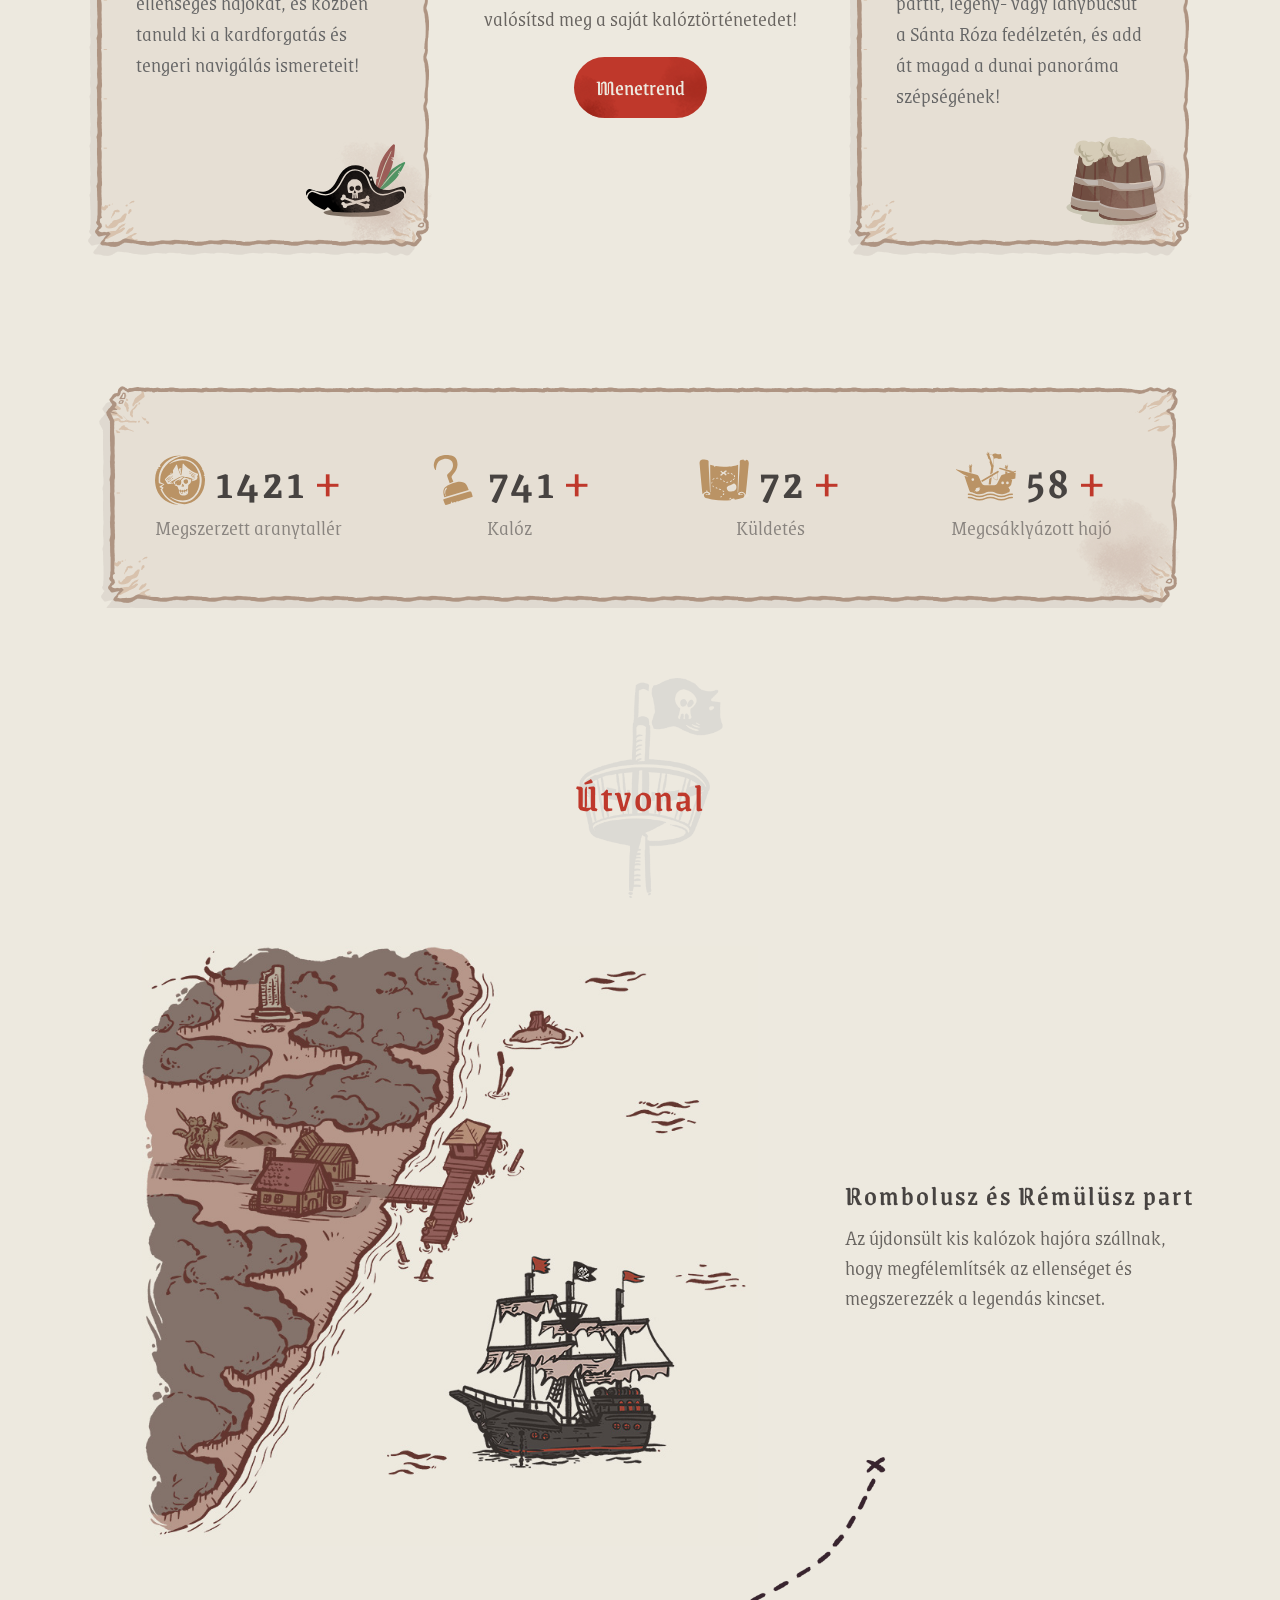
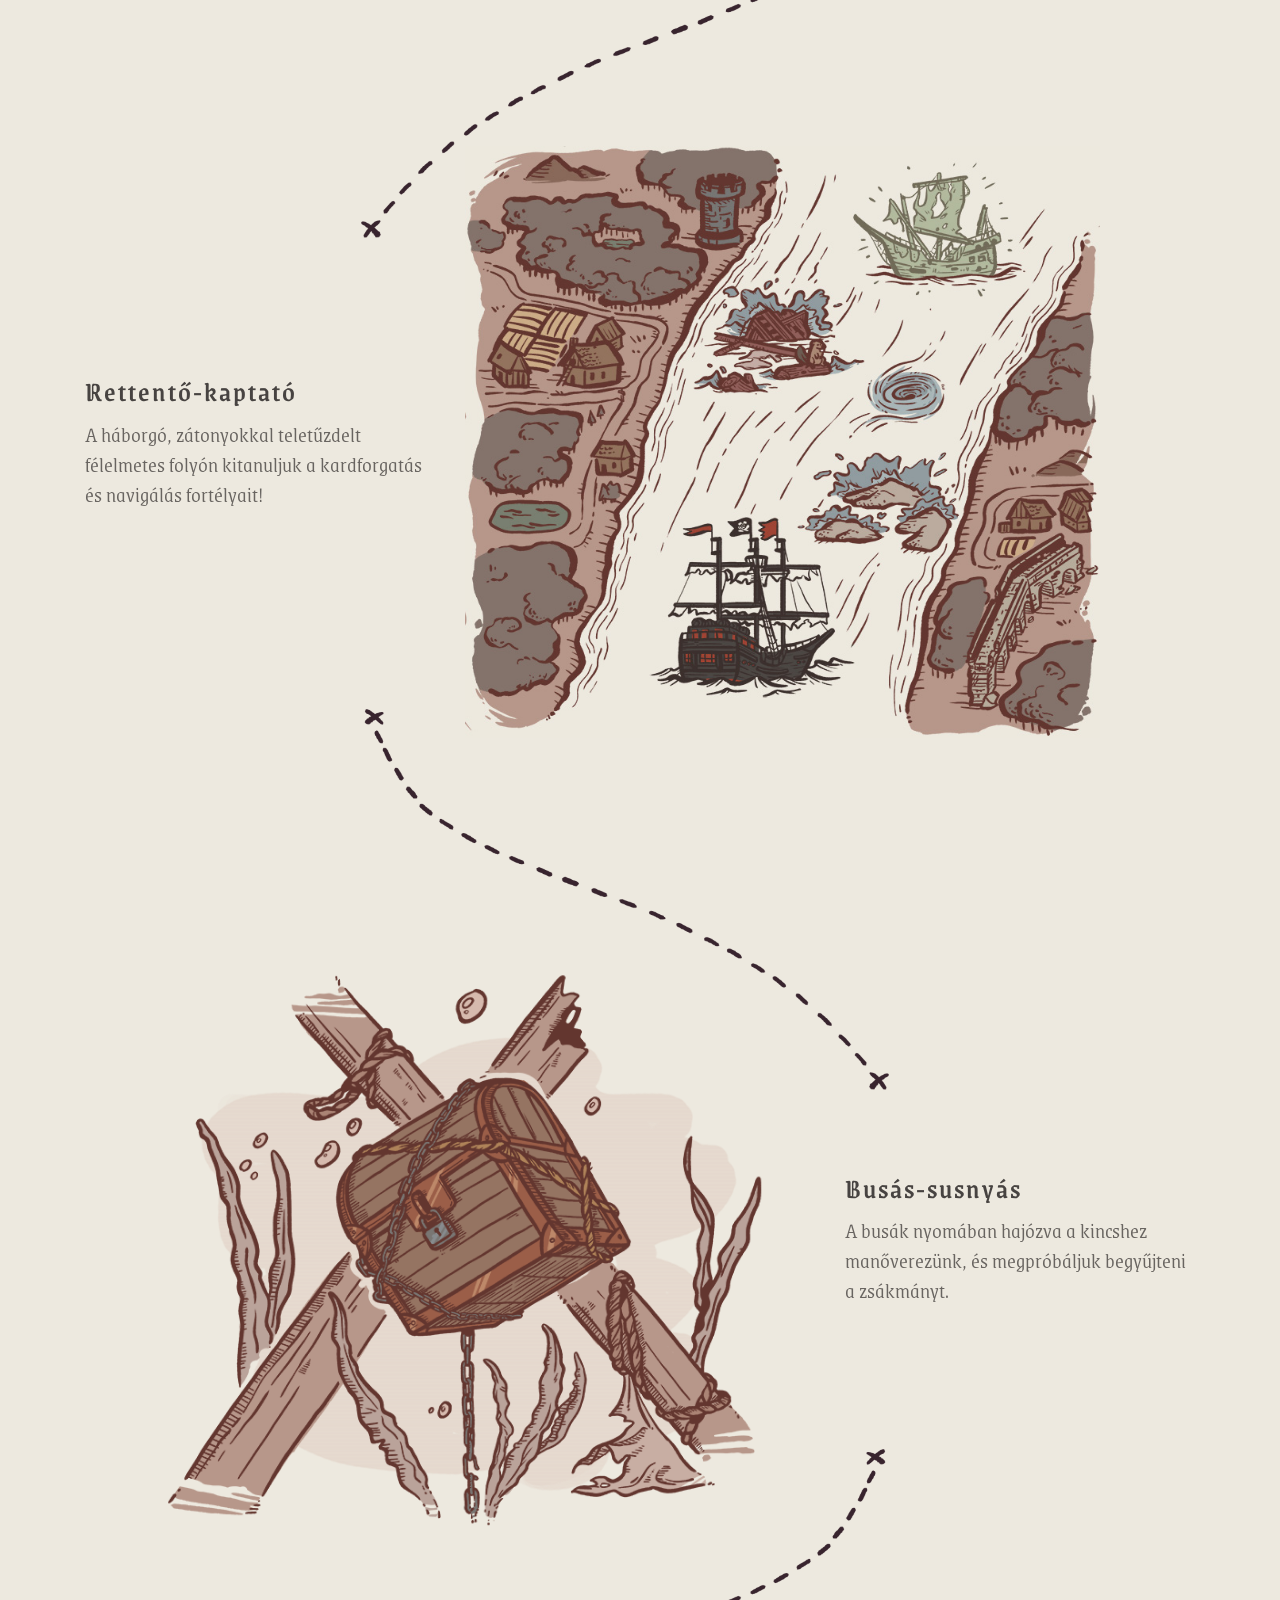
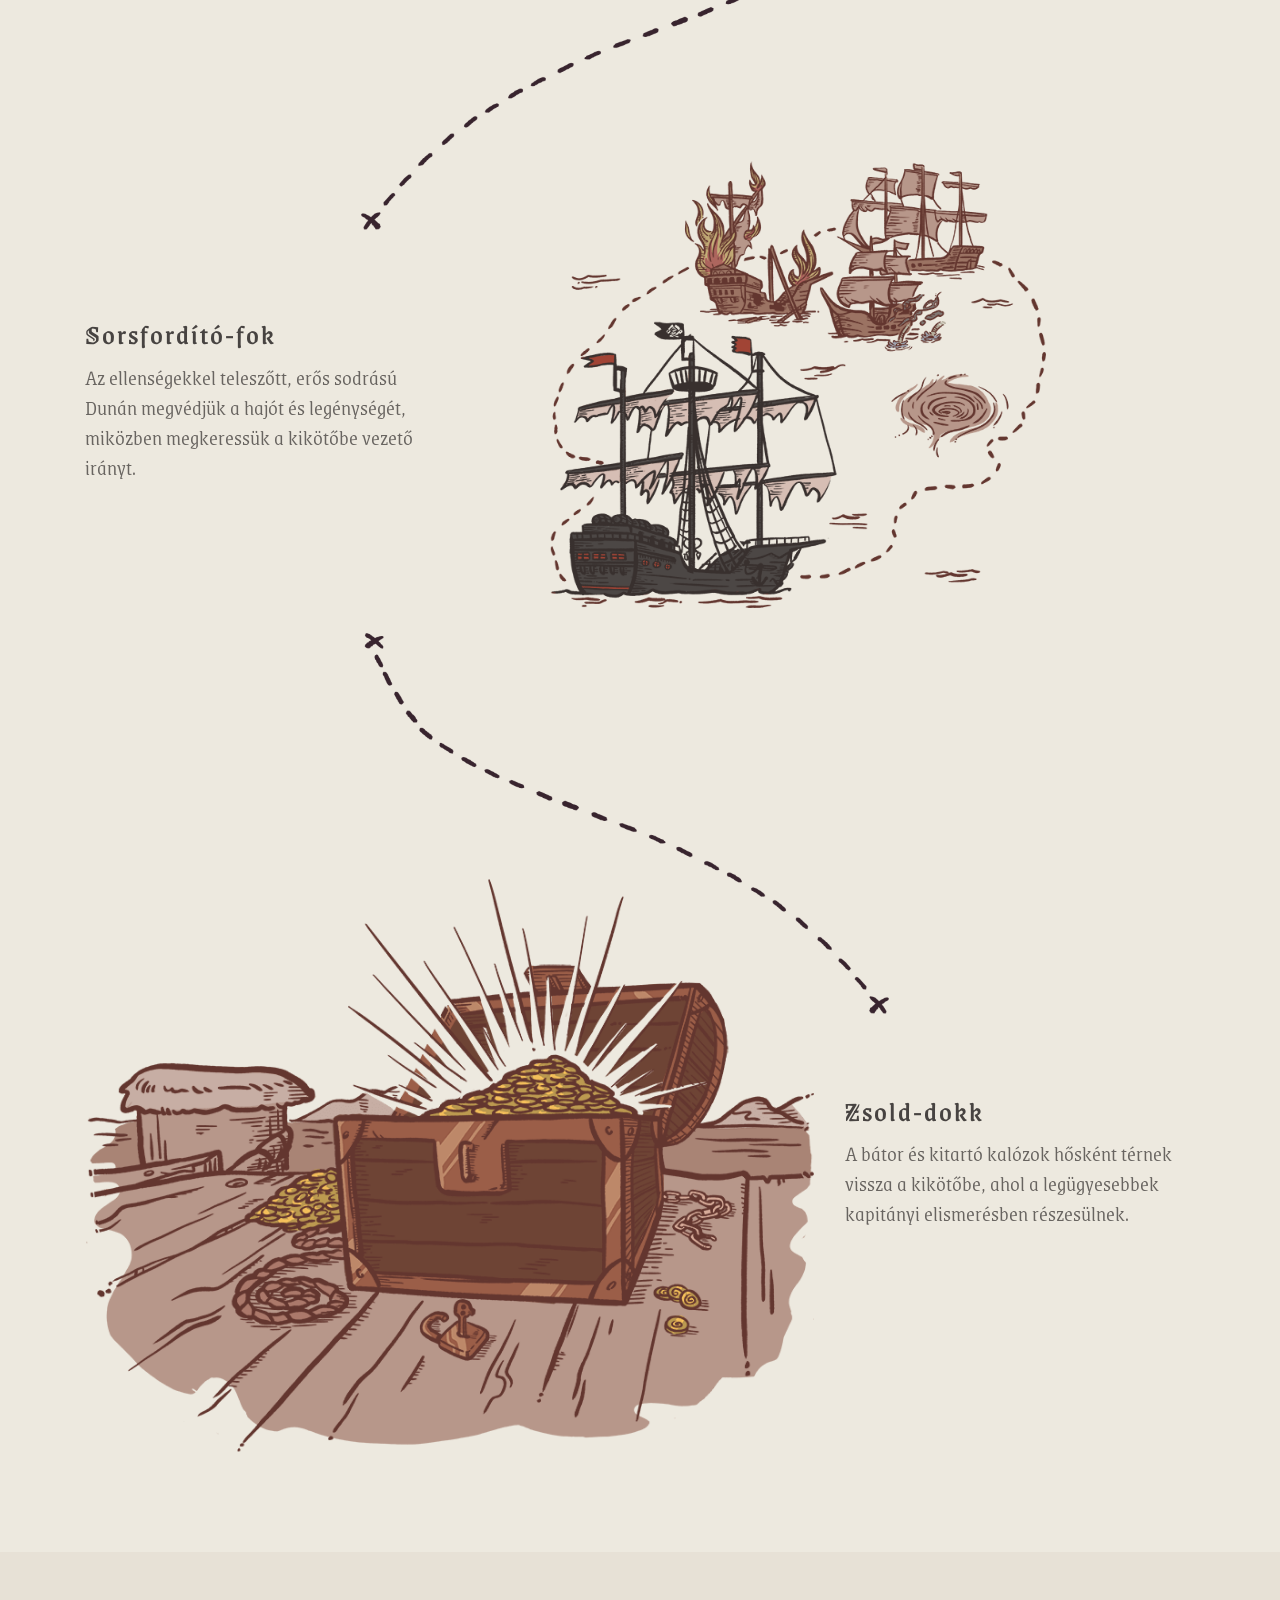
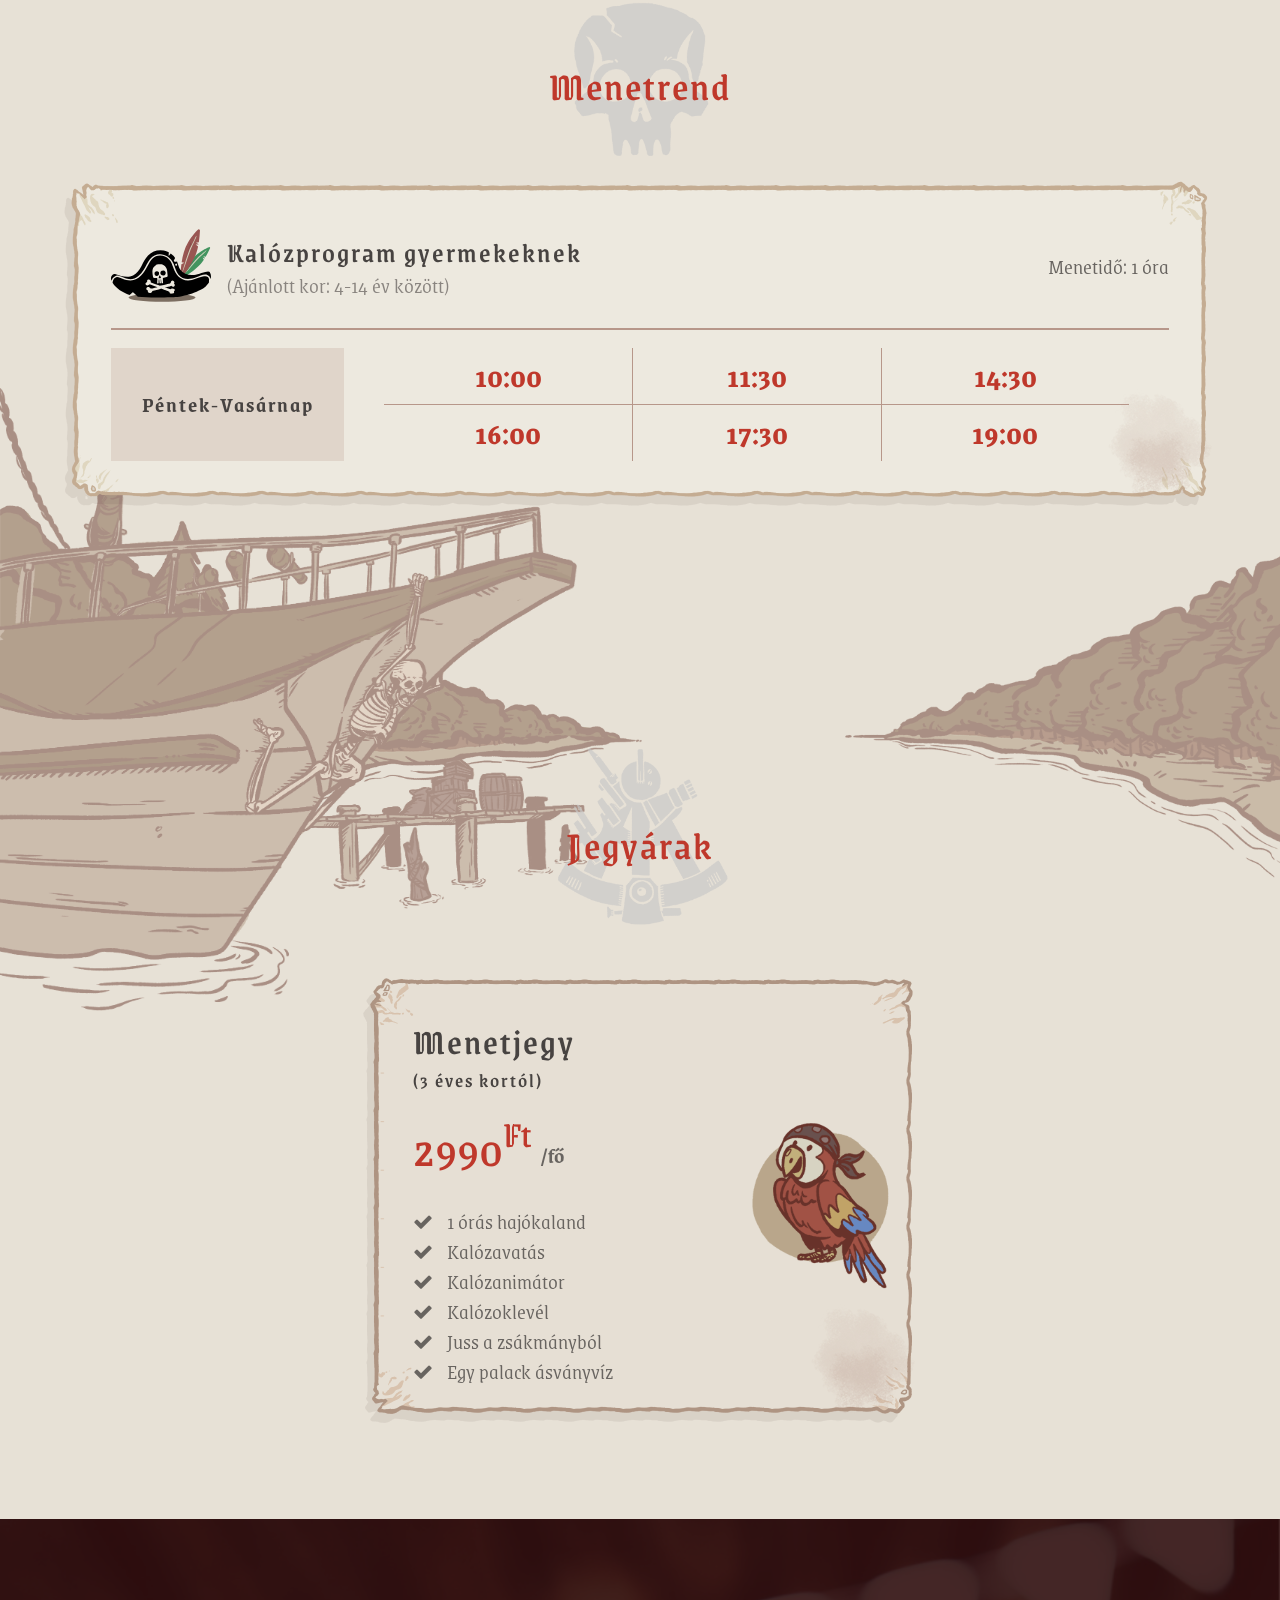
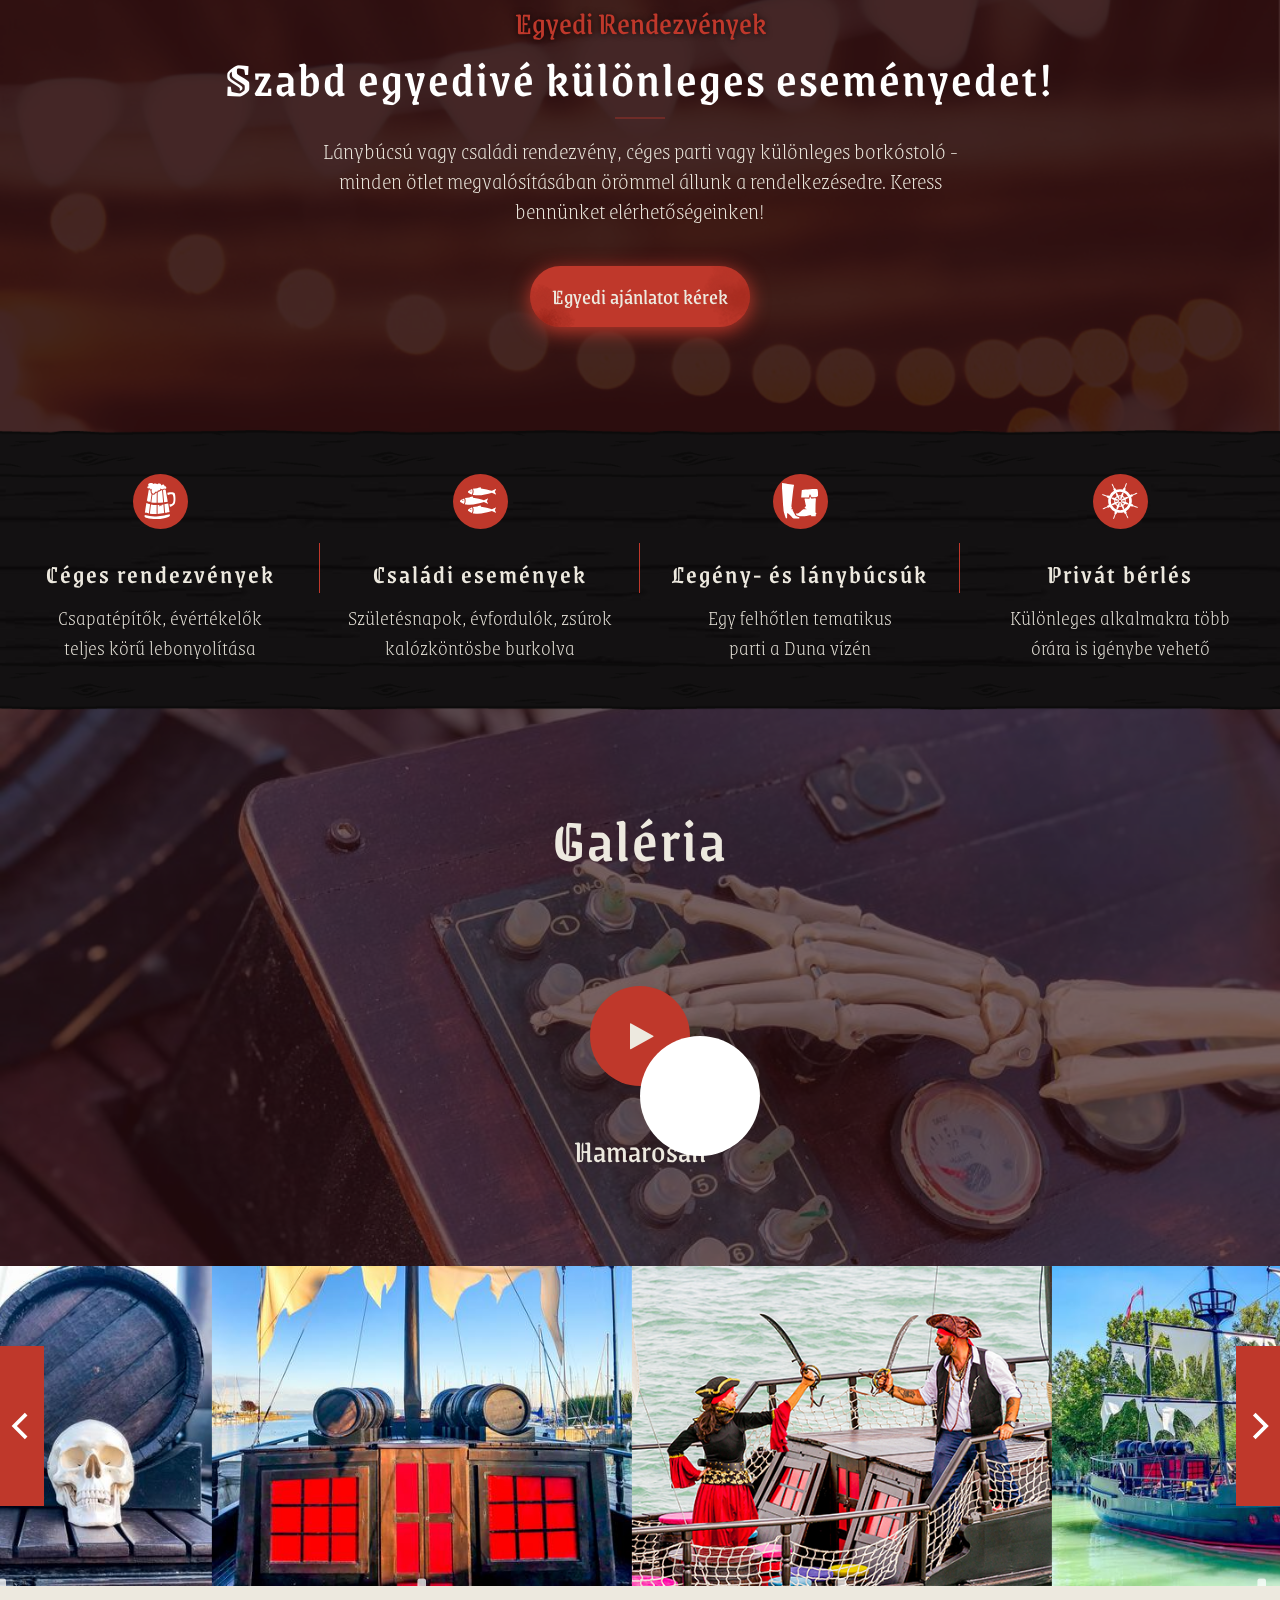
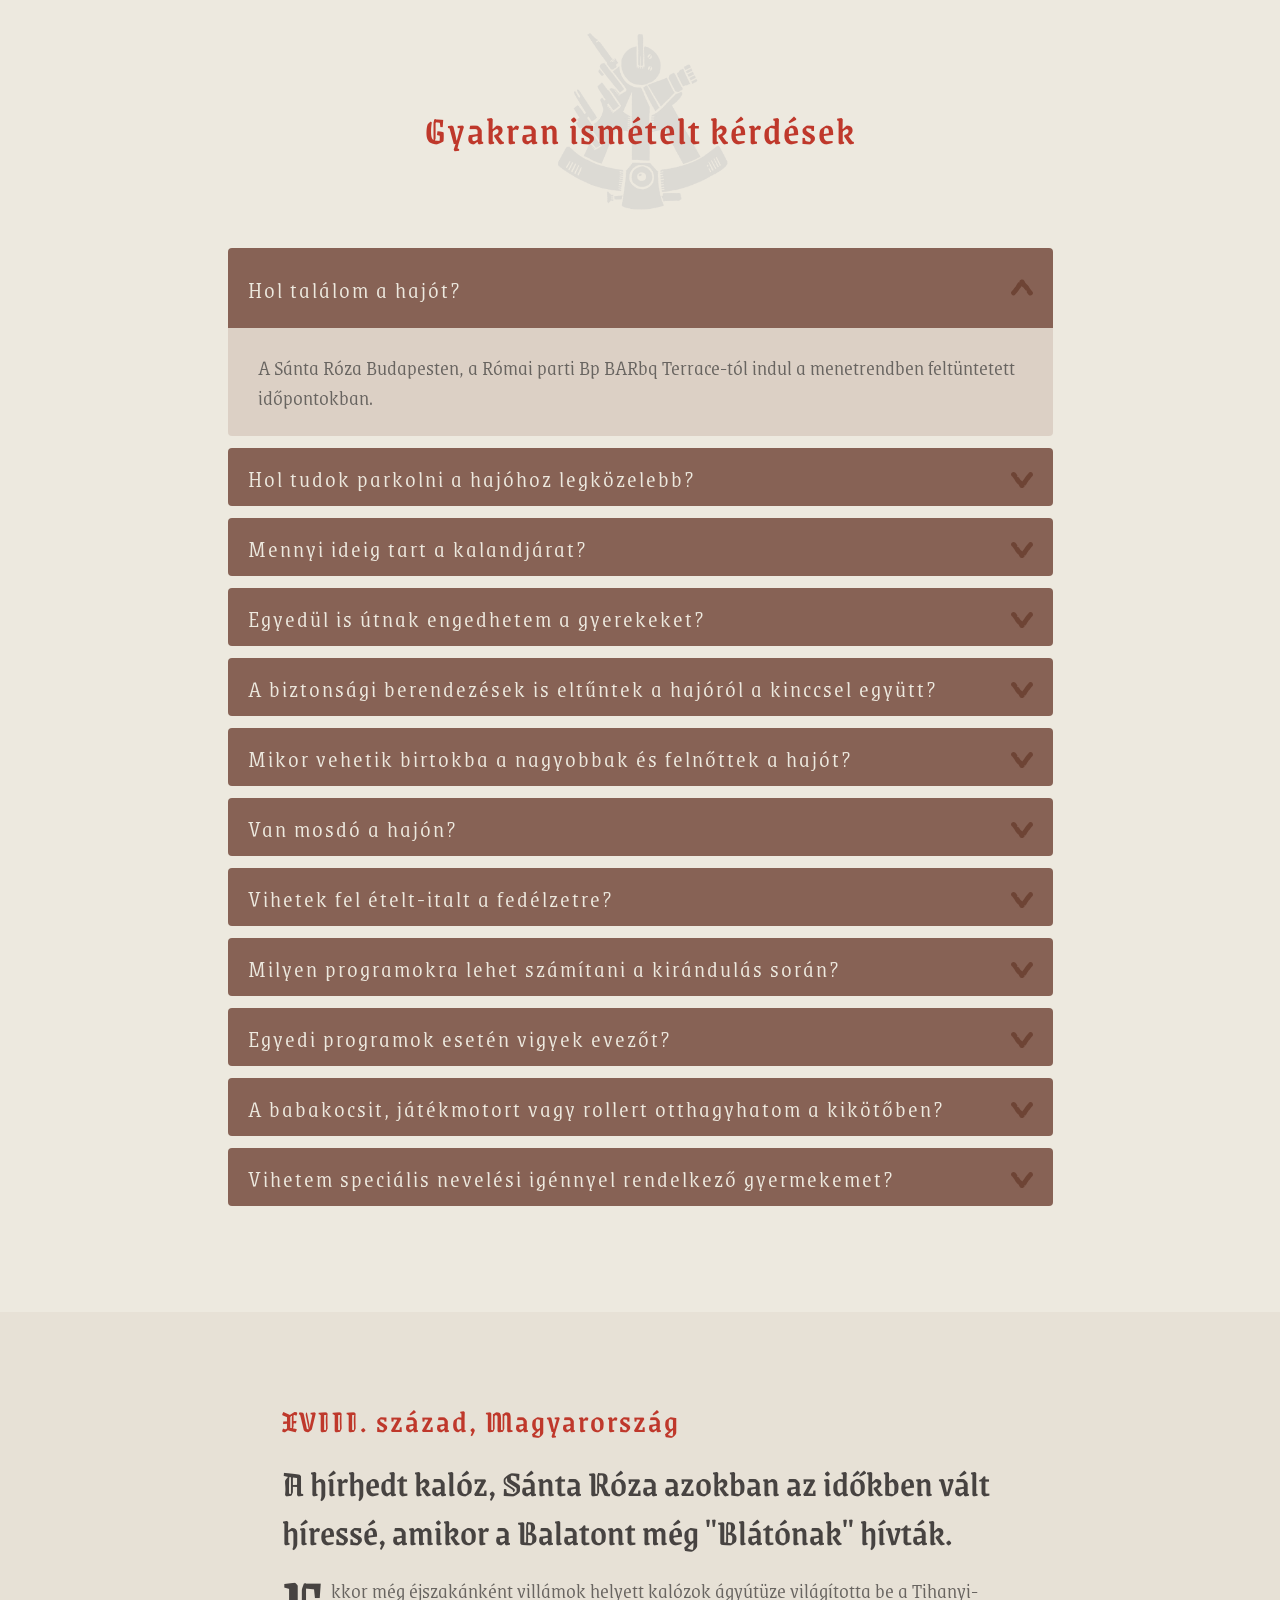
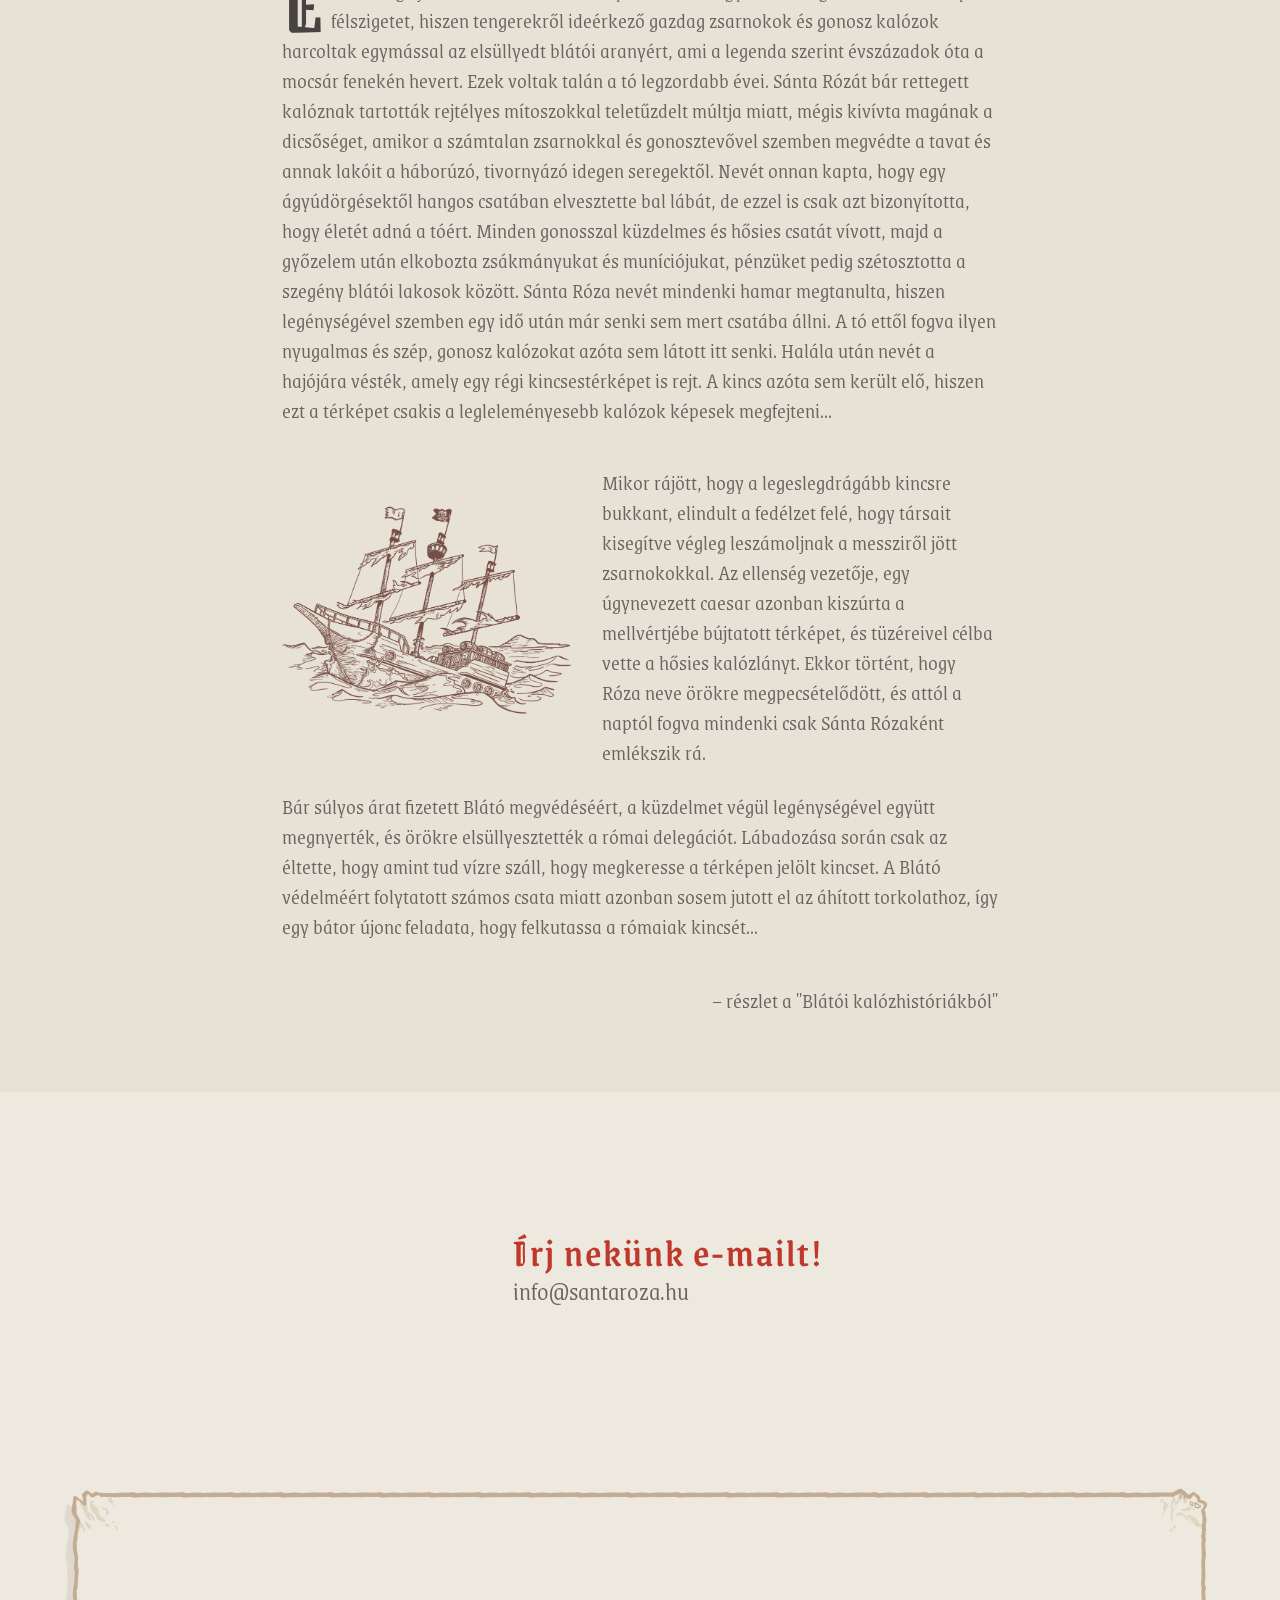
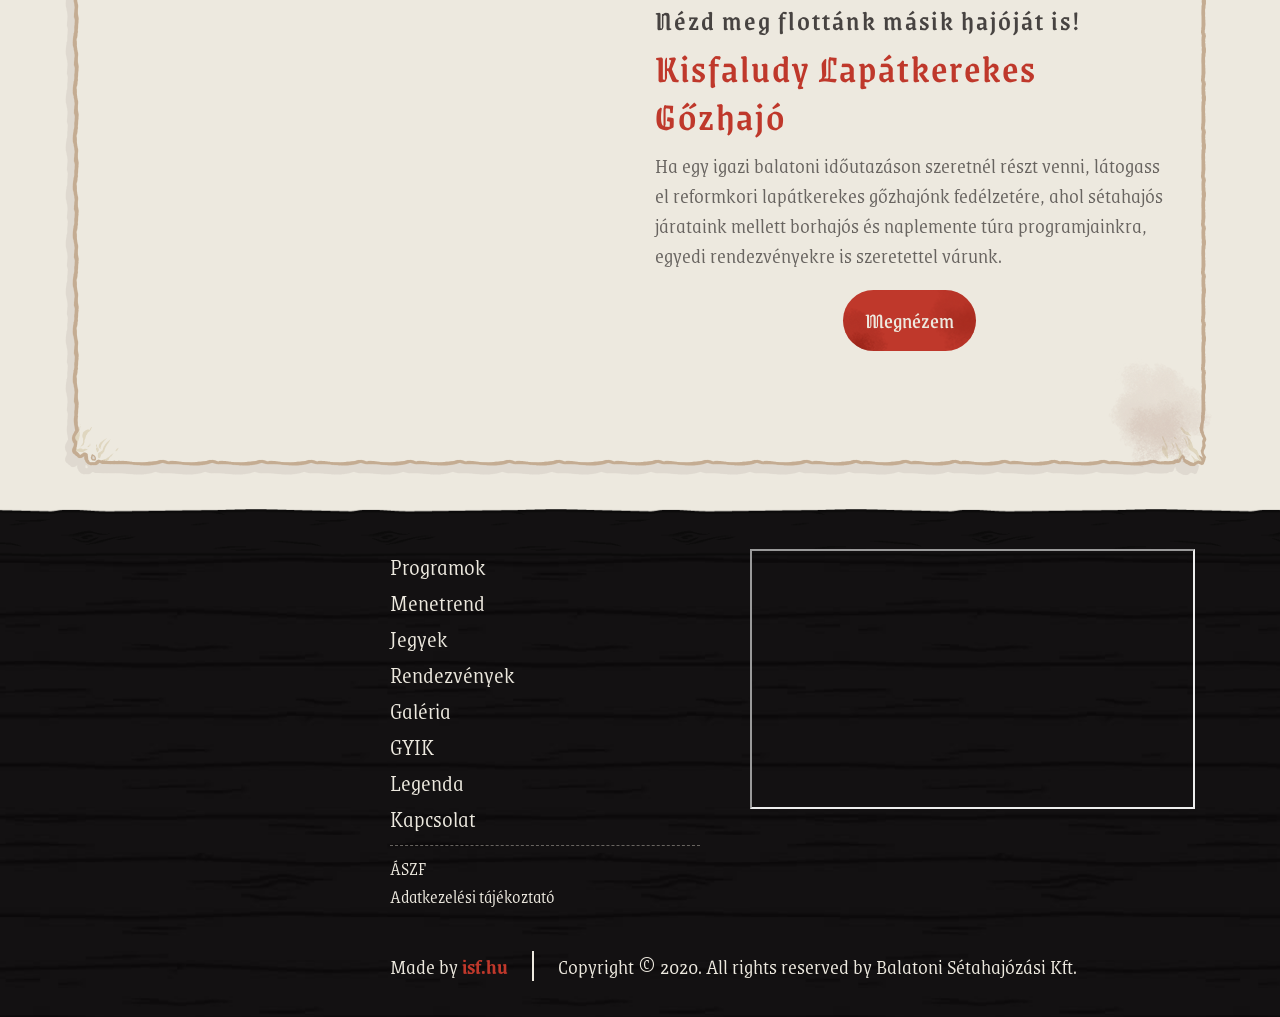
==== commit ba7a152a: "fixed brand-ref text" ====
--- a/index.html
+++ b/index.html
@@ -1275,7 +1275,7 @@
                     <div class="col-11 col-lg-6">
                         <div class="brand-ref__text-container">
                             <h3>Nézd meg flottánk másik hajóját is!</h3>
-                            <h1>Kisfaludy Lapátkerekes Gőzös</h1>
+                            <h1>Kisfaludy Lapátkerekes Gőzhajó</h1>
                             <p>Ha egy igazi balatoni időutazáson szeretnél részt venni, látogass el reformkori lapátkerekes gőzhajónk fedélzetére, ahol sétahajós járataink mellett borhajós és naplemente túra programjainkra, egyedi rendezvényekre is szeretettel várunk.</p>
                             <div class="text-center">
                                 <a class="btn btn--style1" target="_blank" href="https://kisfaludygozos.hu/">Megnézem</a>
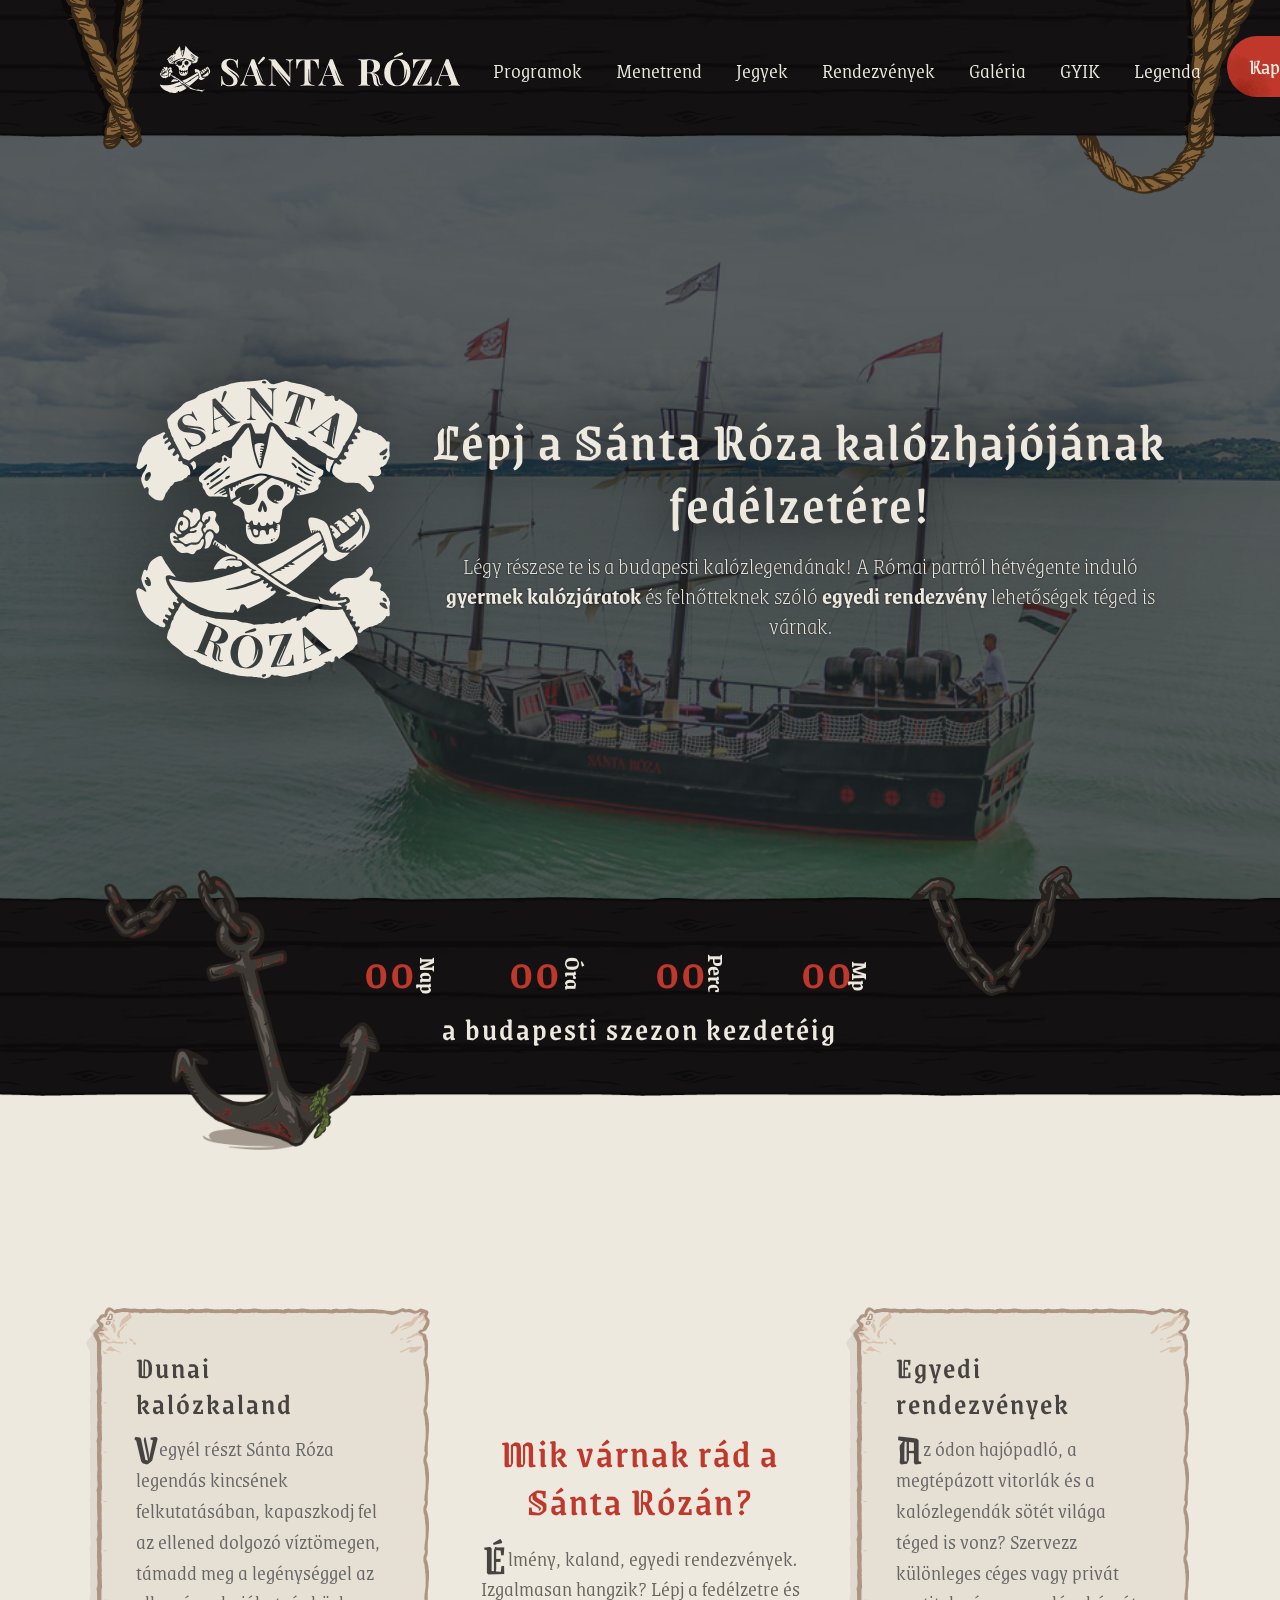
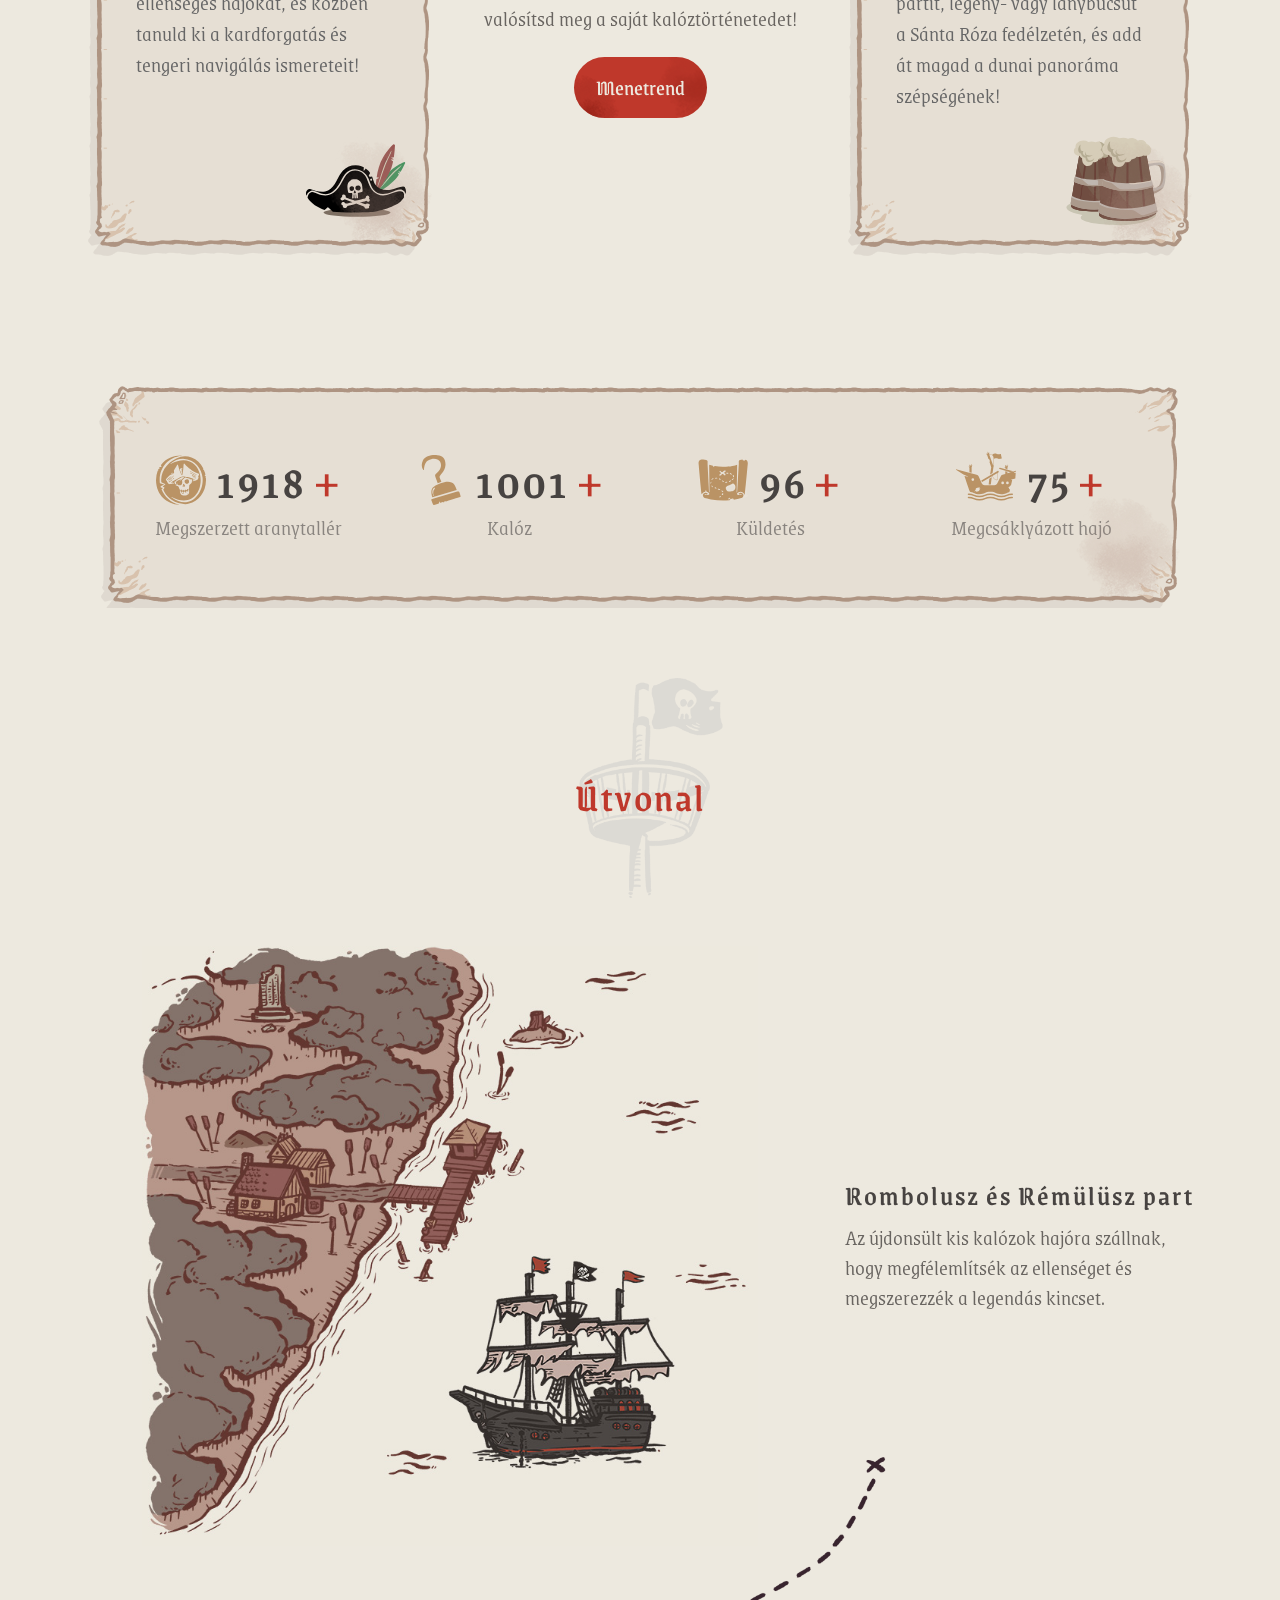
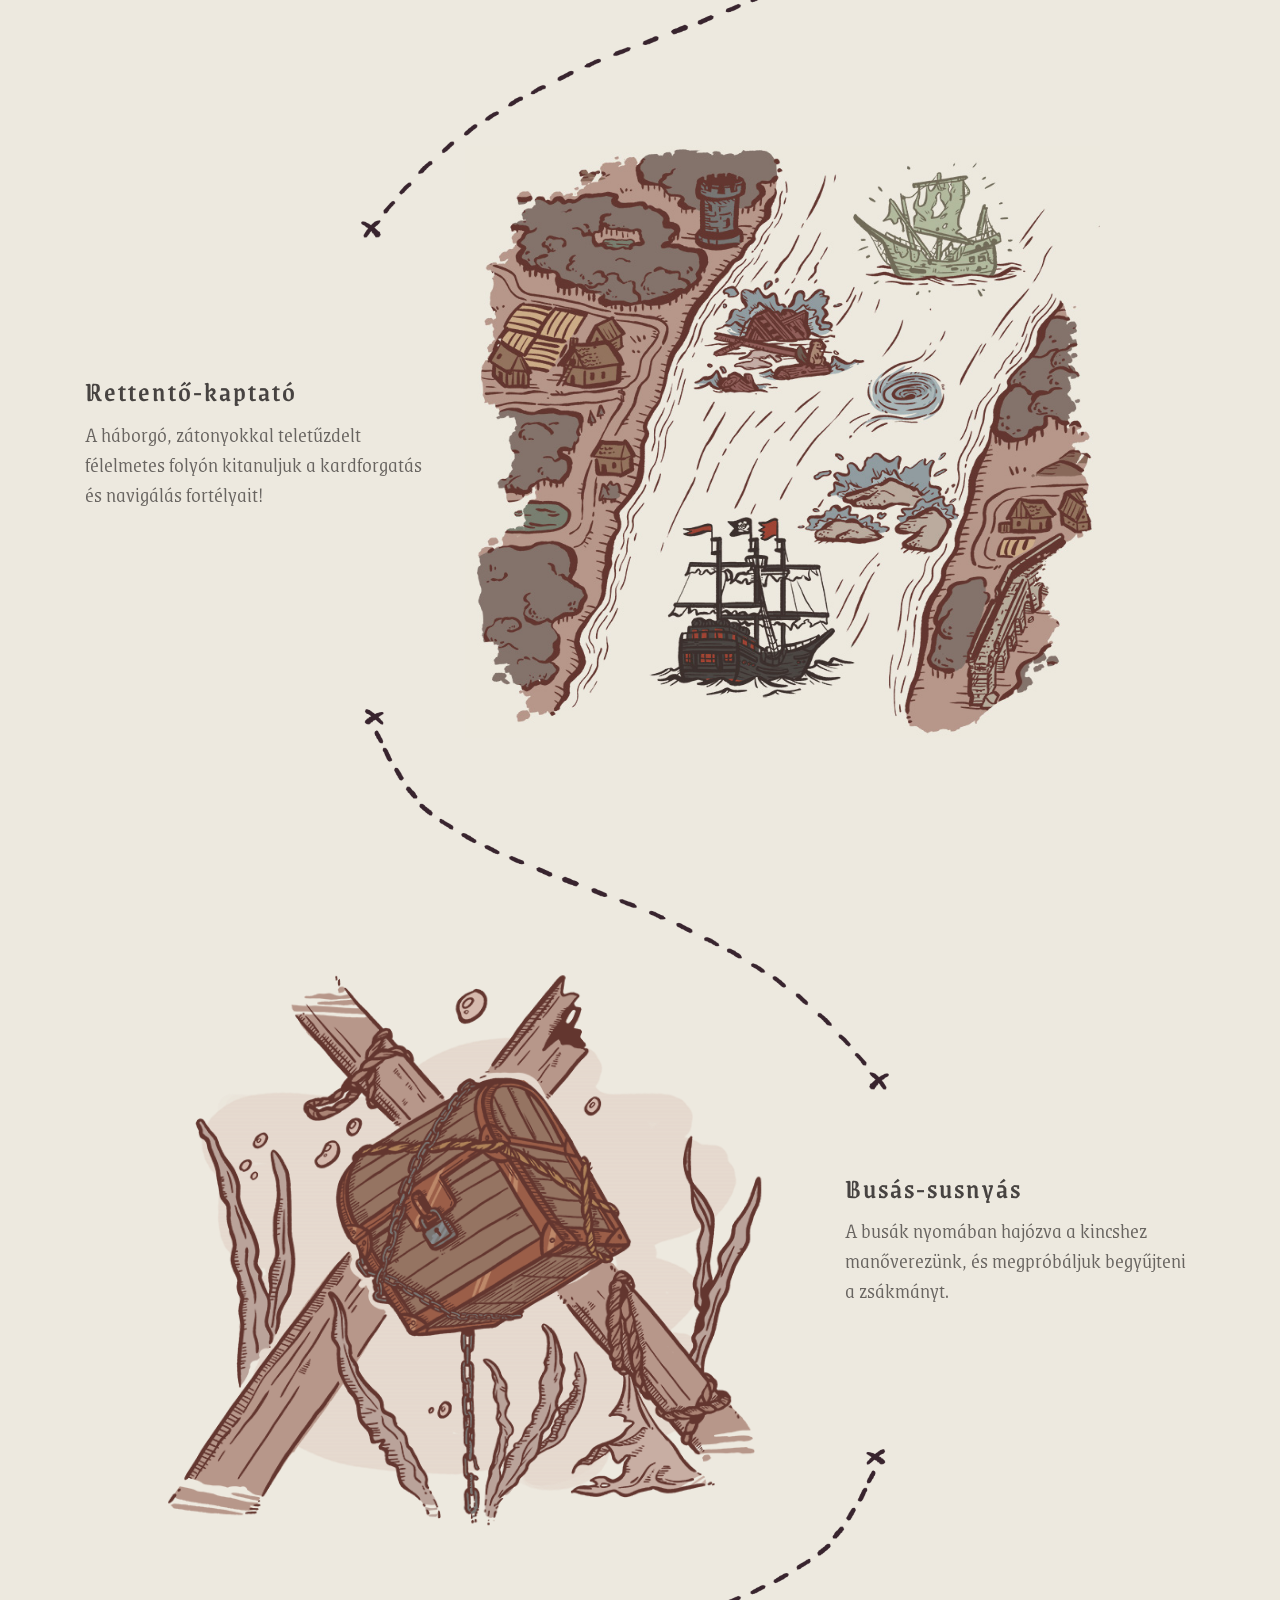
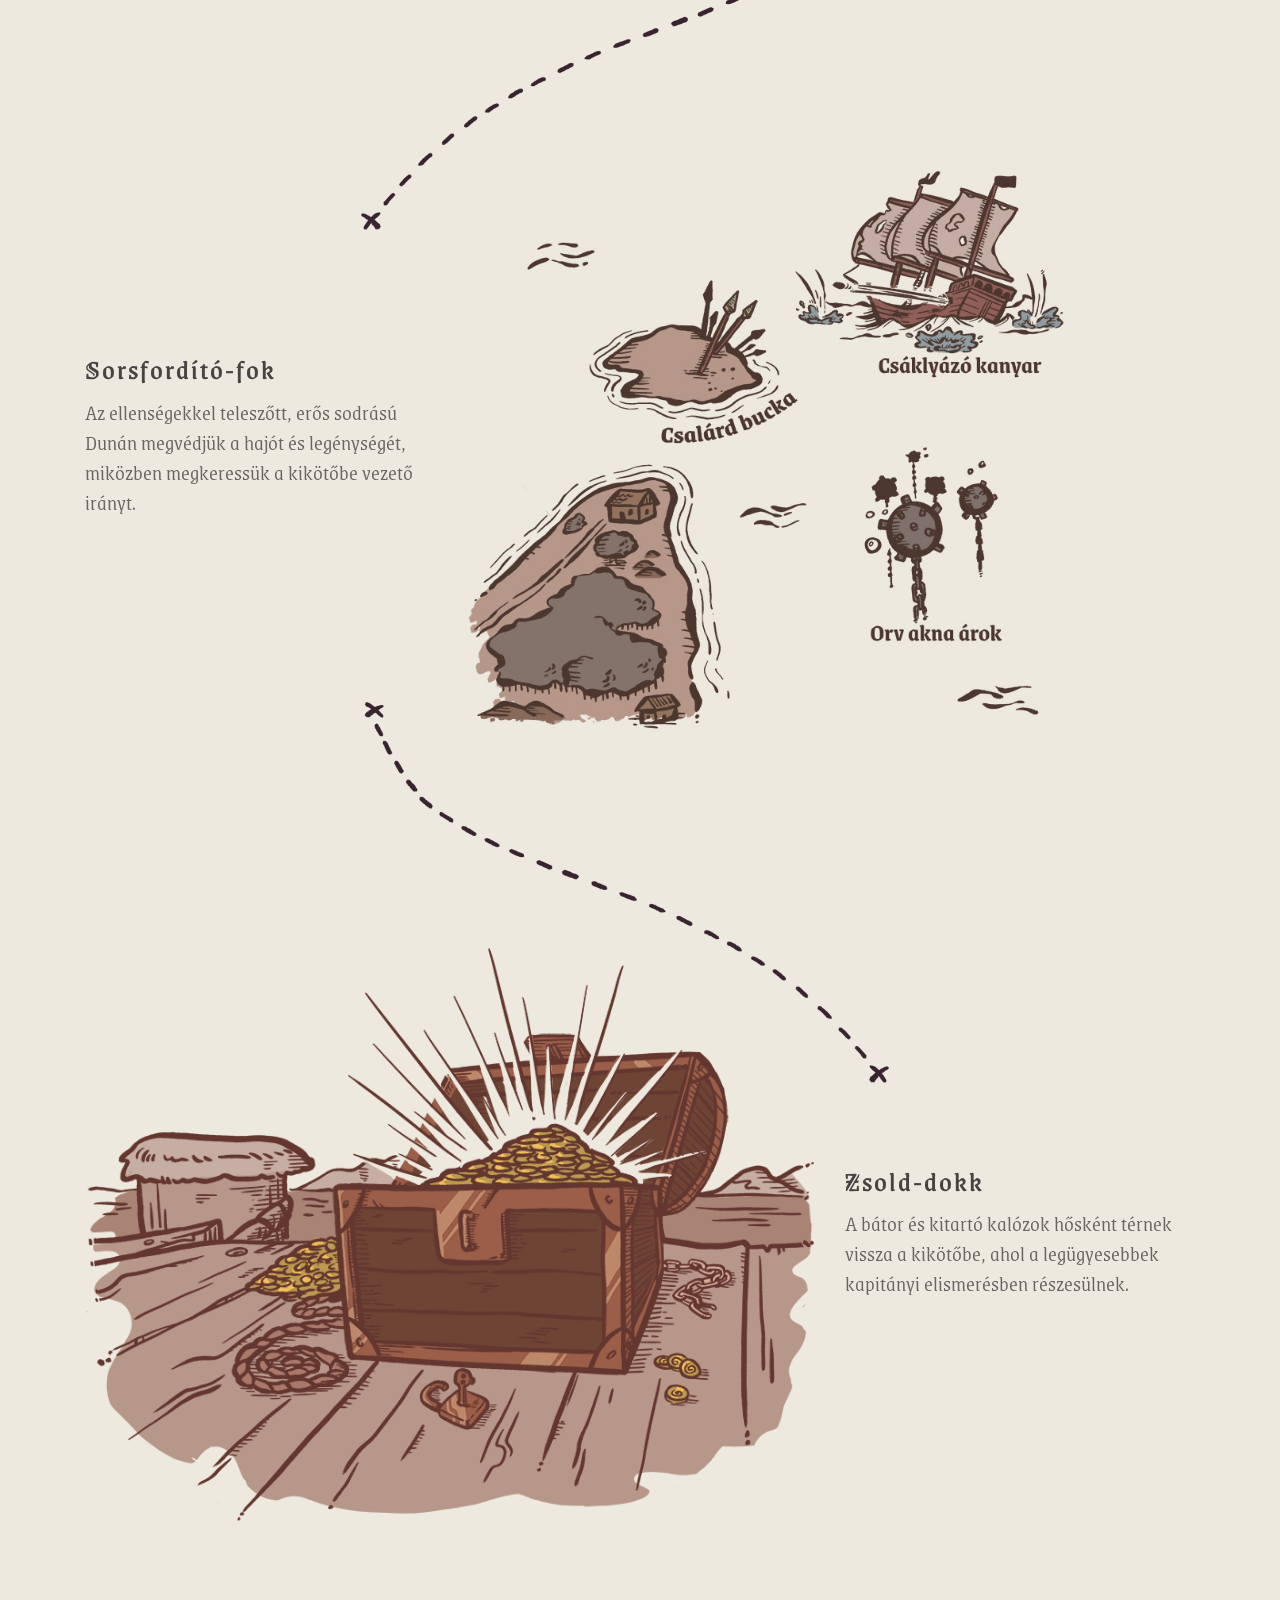
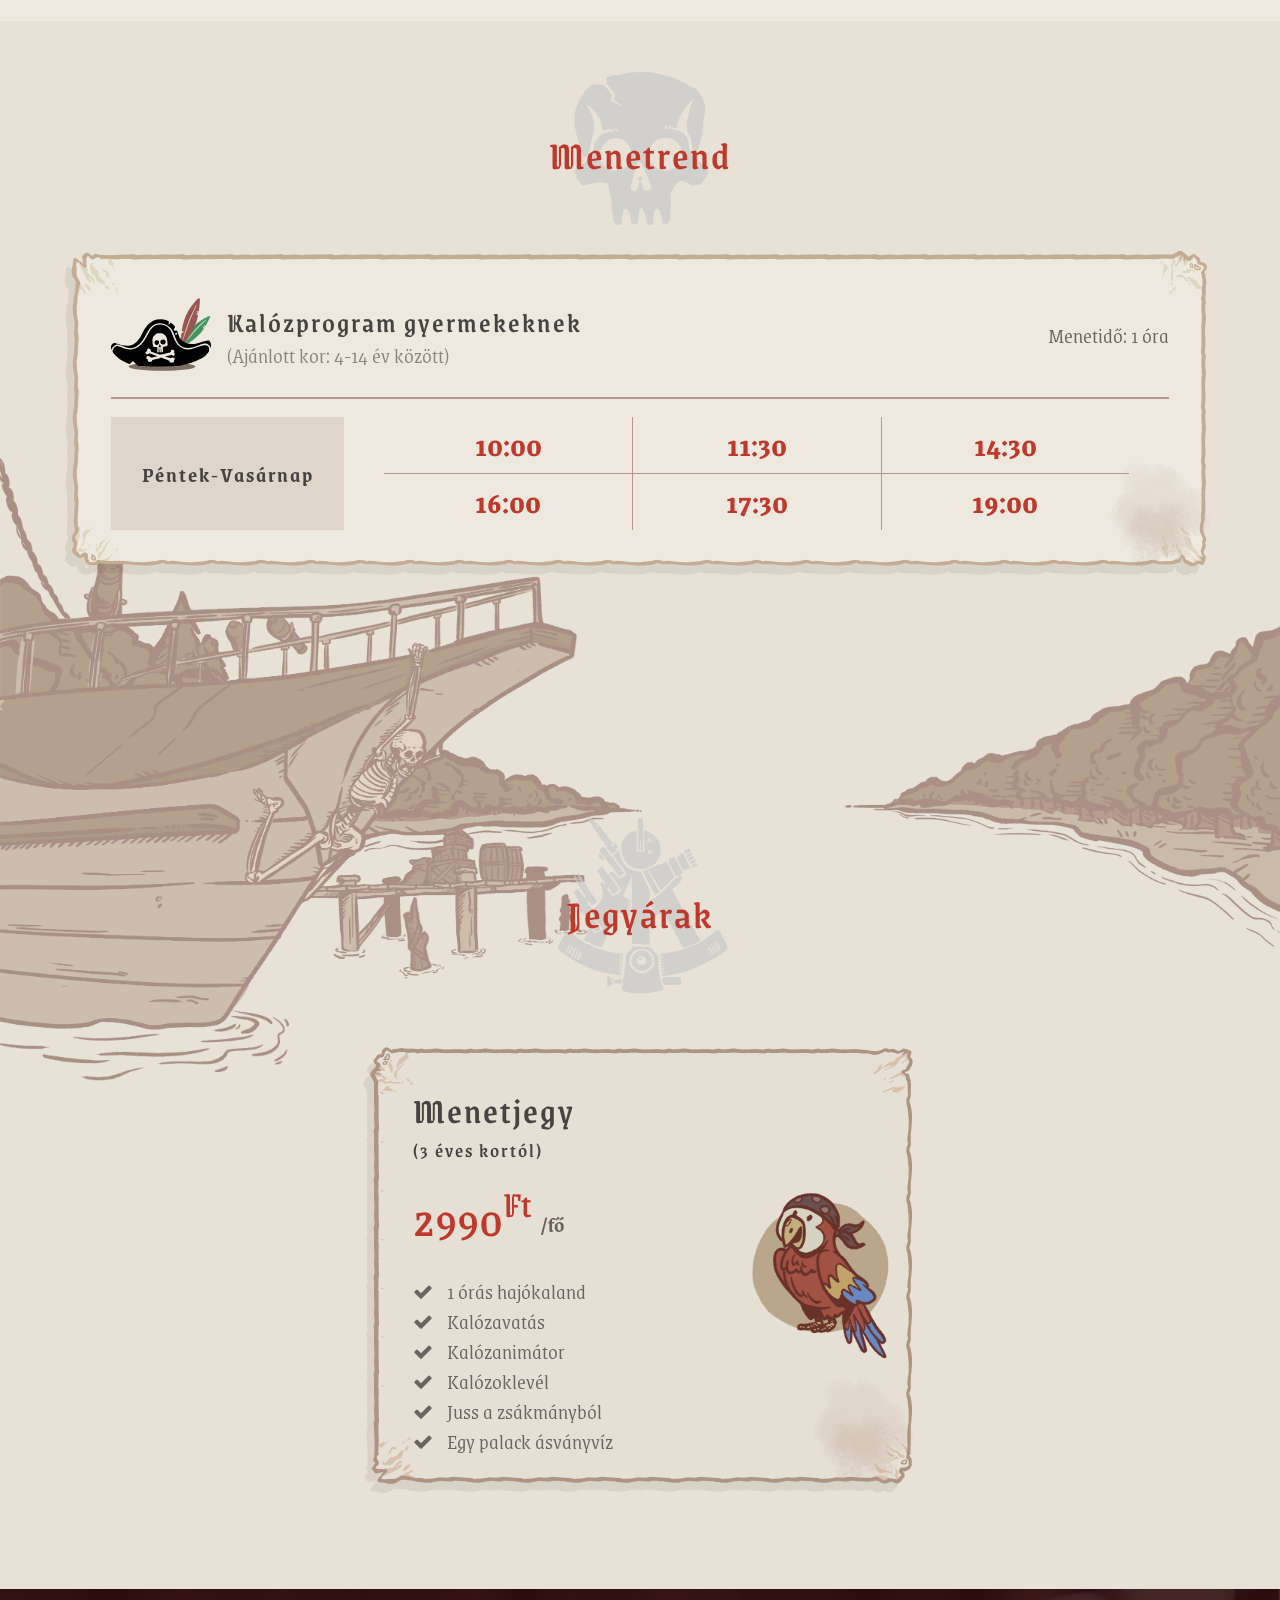
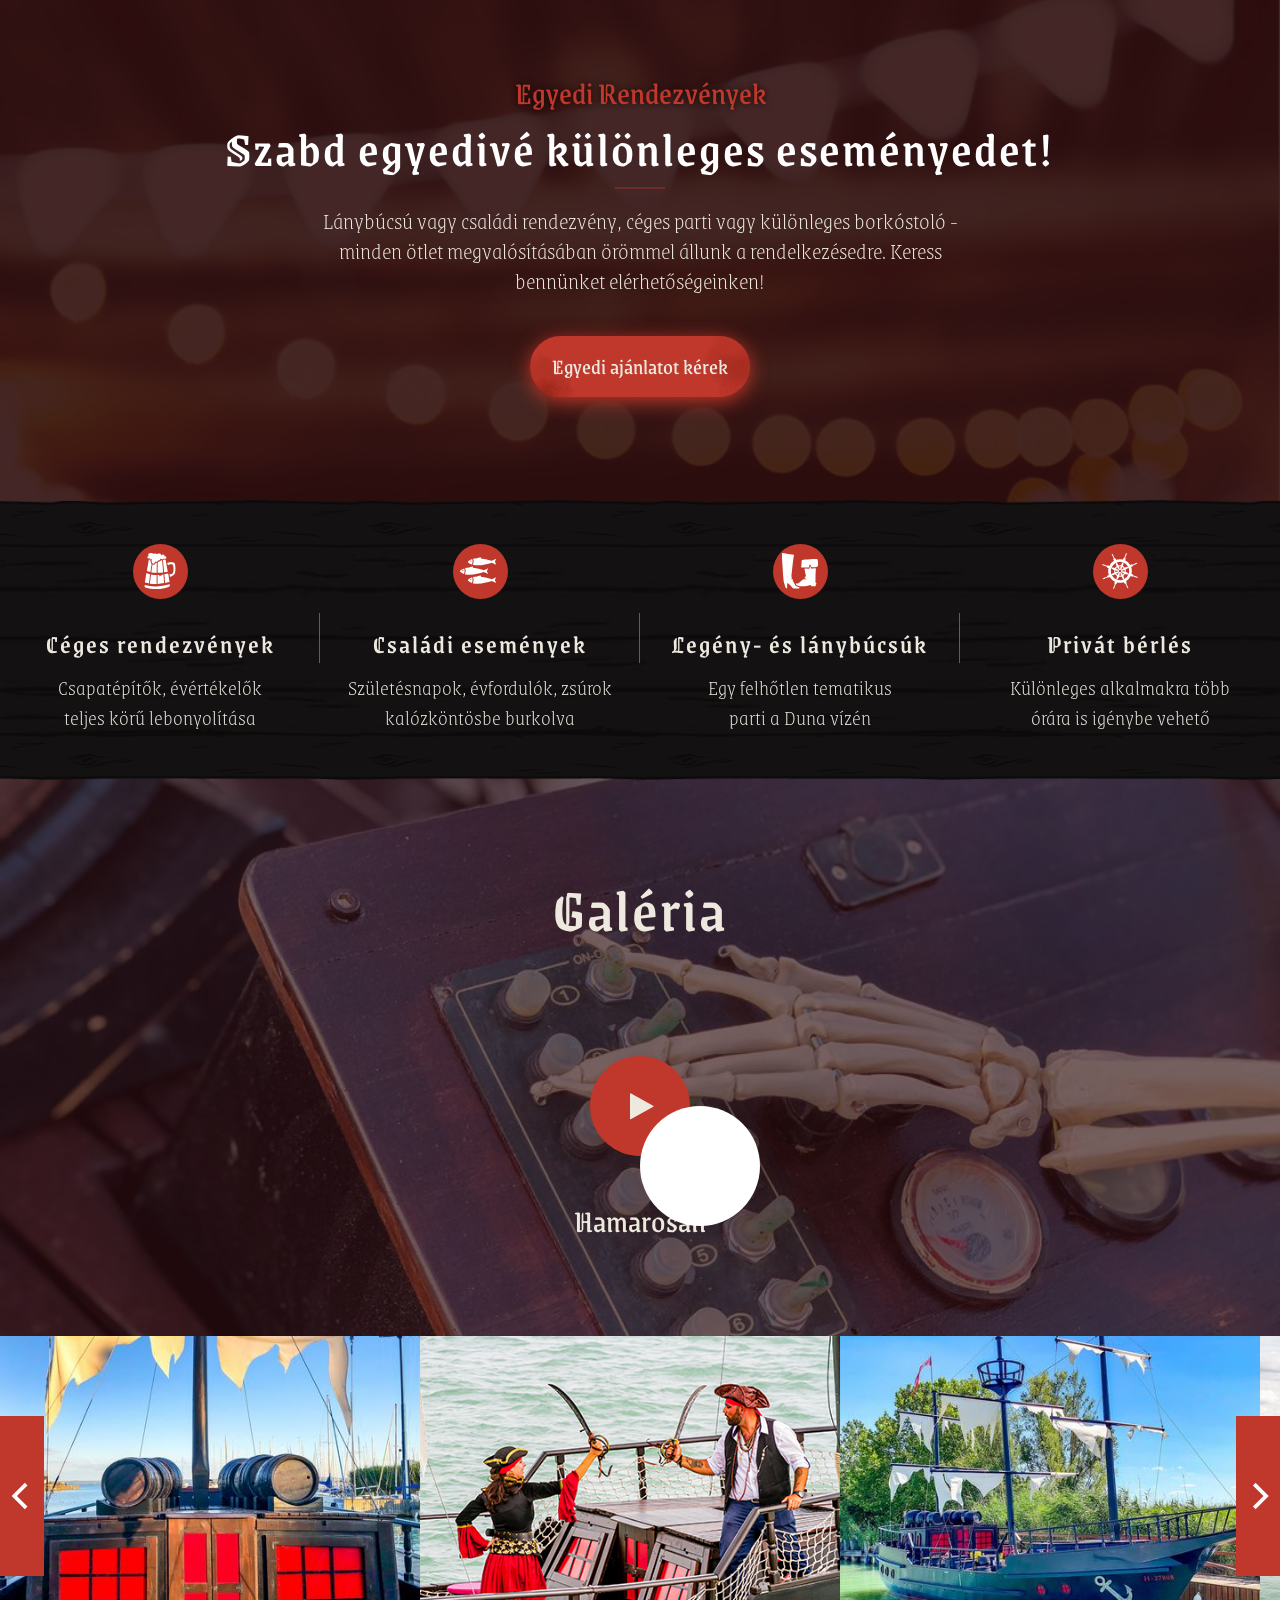
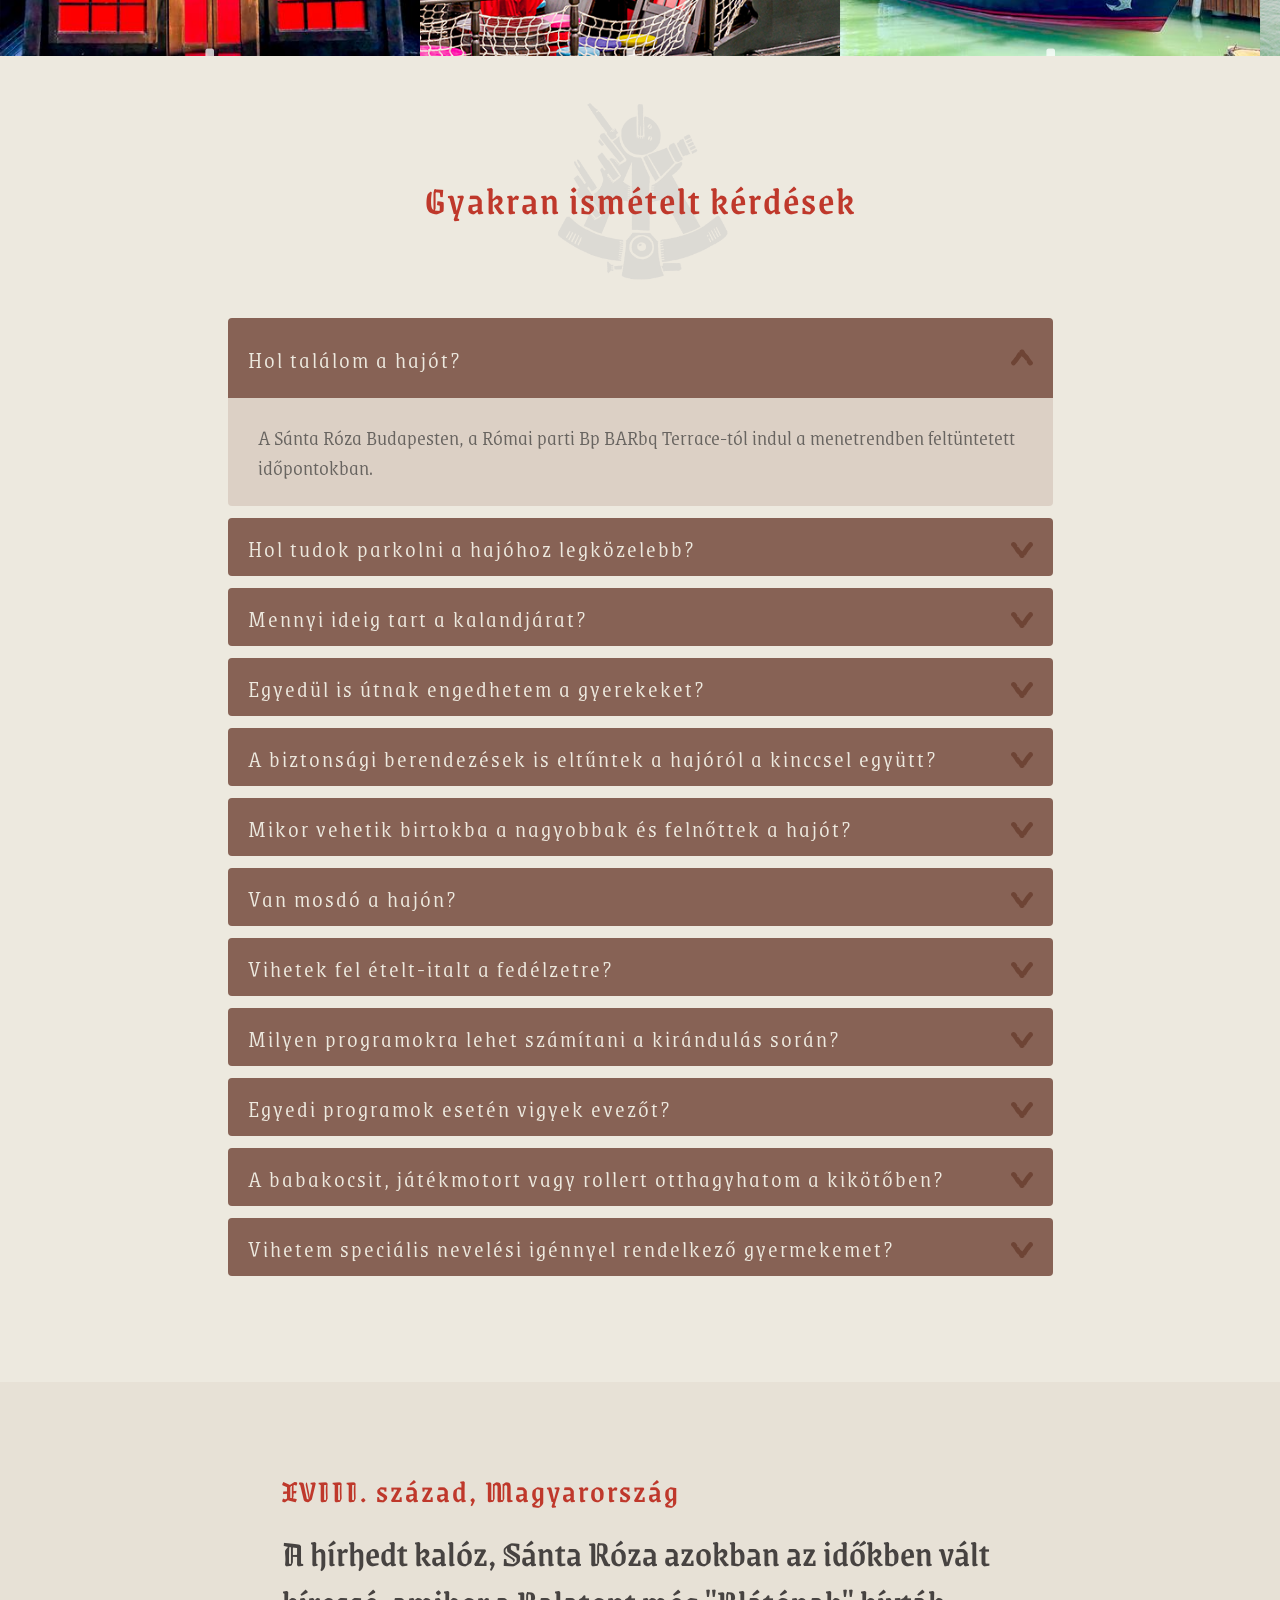
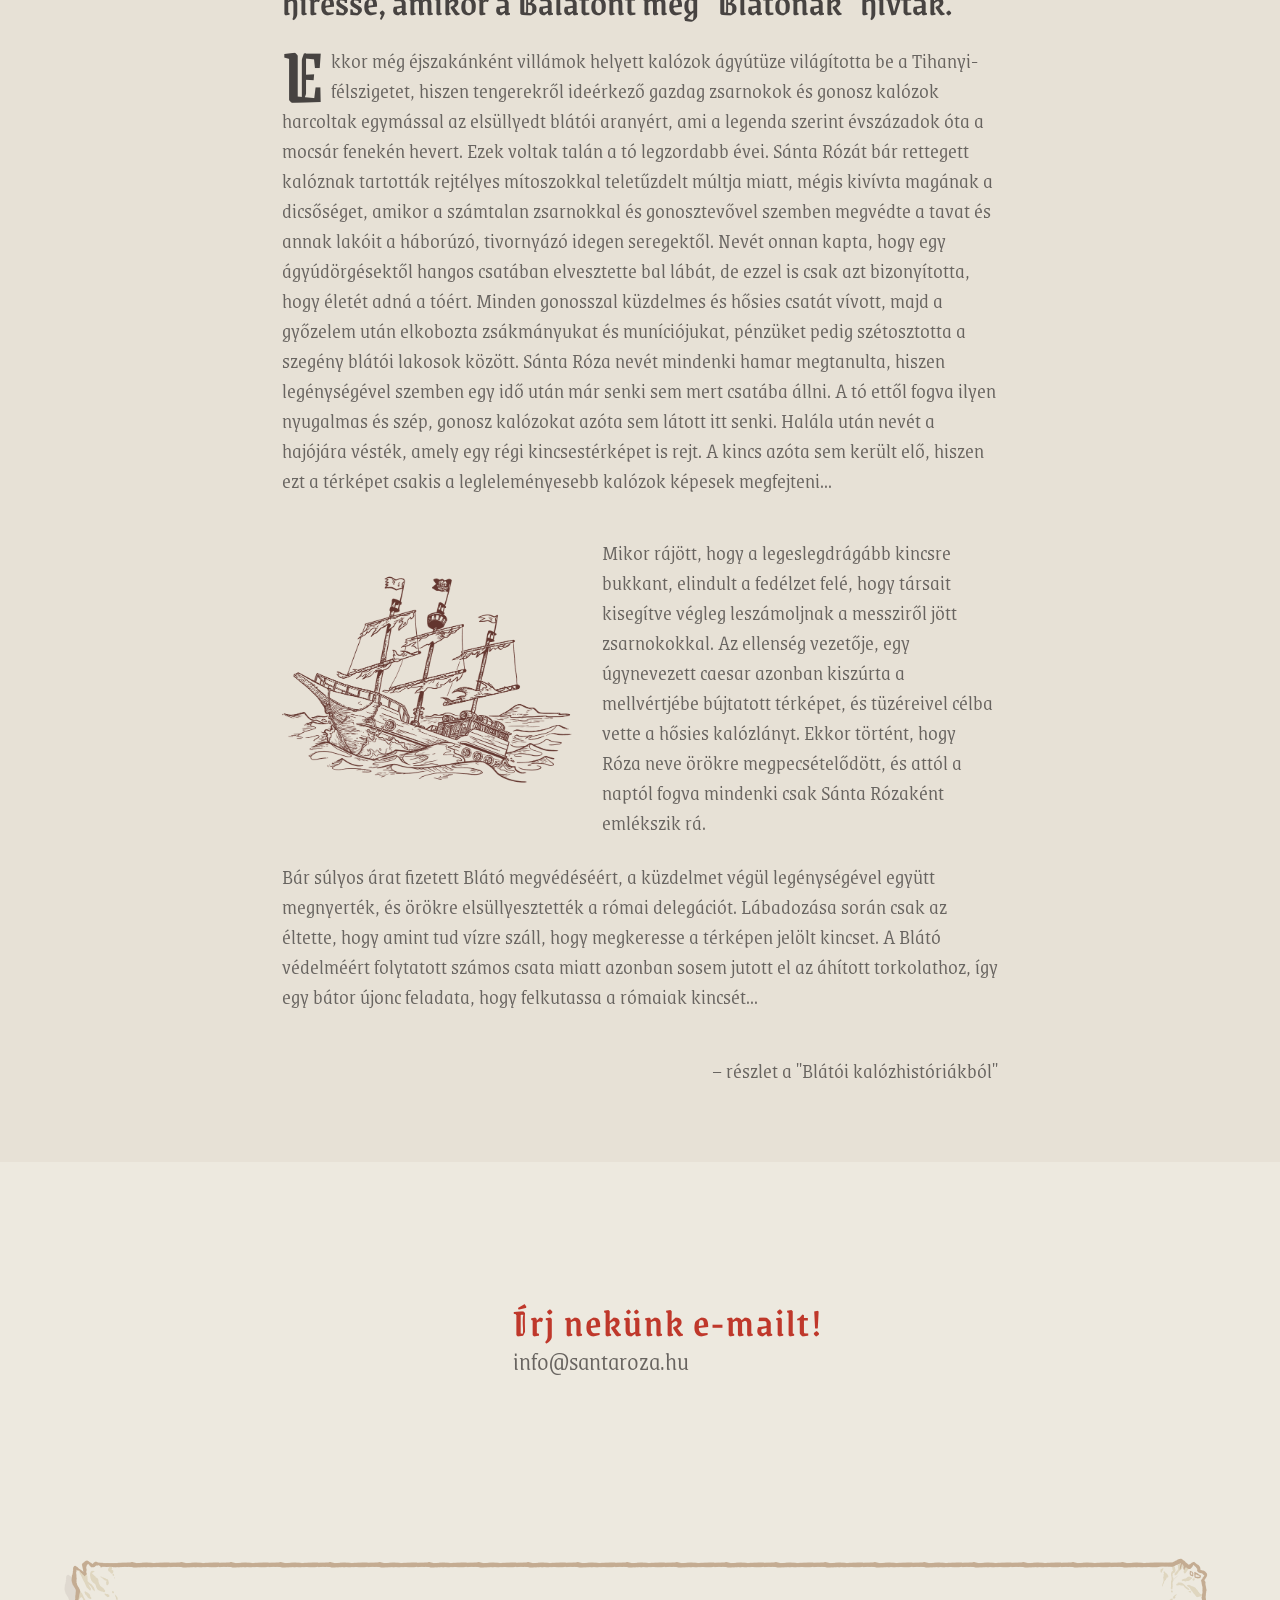
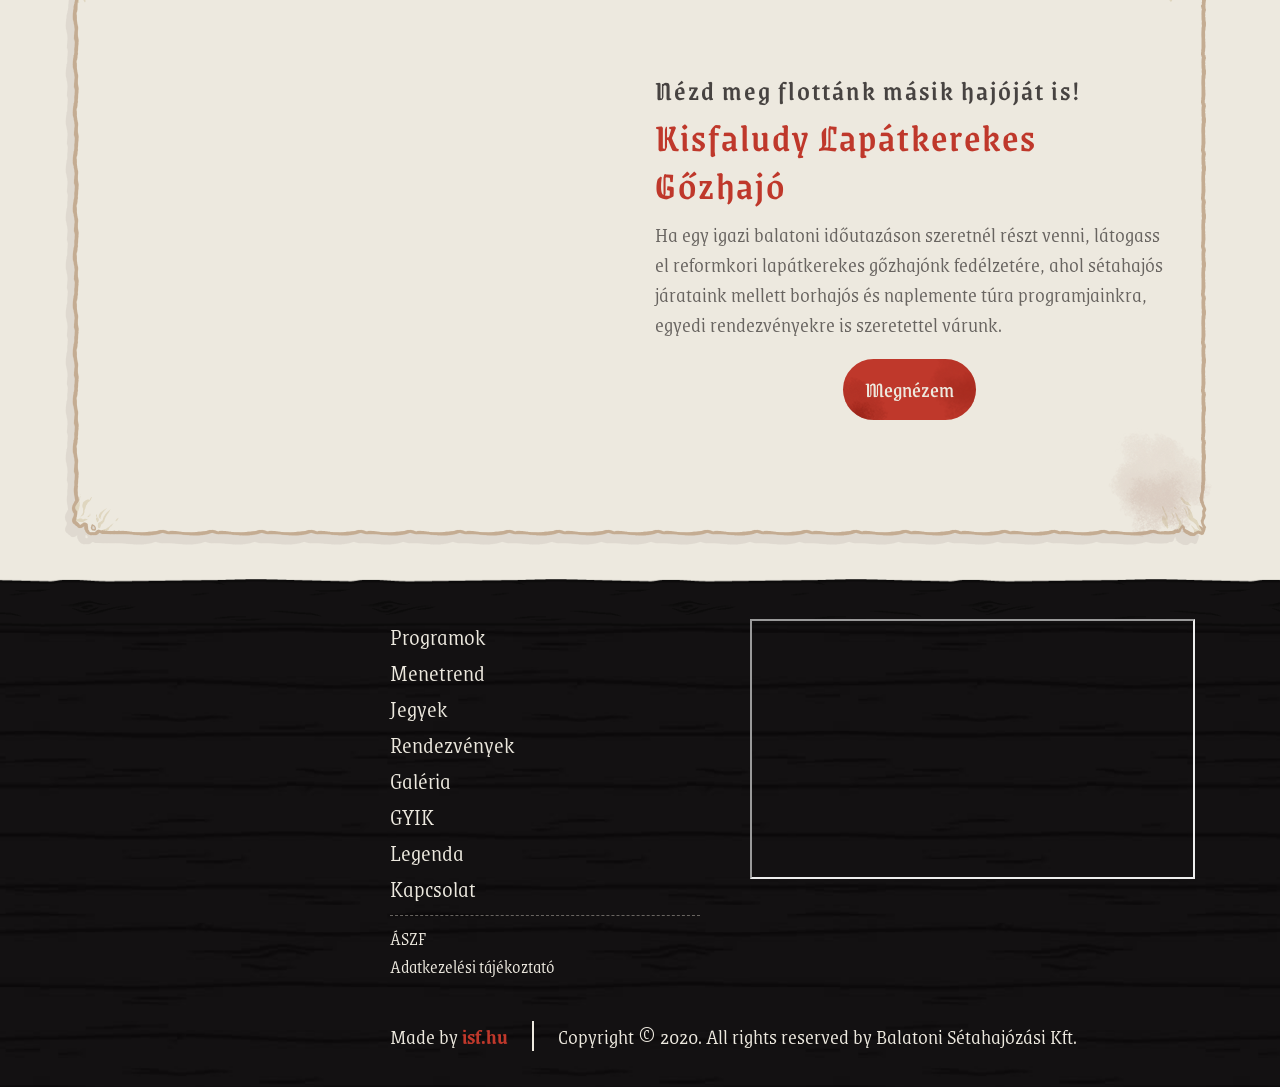
==== commit de087b20: "changed routes imgs" ====
--- a/index.html
+++ b/index.html
@@ -317,8 +317,8 @@
             <!-- ROUTE ITEM -->
             <div class="row align-items-center route-section__item route-section__start">
                 <div class="col-lg-8 route-section__img-container">
-                    <img class="route-section__img img-fluid lazy" data-srcset="images/background-images/rombolusz-remulusz-mobile.jpg 480w,
-                    images/background-images/rombolusz-remulusz.jpg 768w" alt="Rombolusz és Rémülüsz parti kikötő">
+                    <img class="route-section__img img-fluid lazy" data-srcset="images/background-images/szazlapat-kikoto-mobile.jpg 480w,
+                    images/background-images/szazlapat-kikoto.jpg 768w" alt="Rombolusz és Rémülüsz parti kikötő">
                 </div>
                 <div class="col-lg-4">
                     <div class="route-section__text">
@@ -388,7 +388,7 @@
                 </div>
                 <div class="col-lg-7 route-section__img-container">
                     <img class="route-section__img img-fluid lazy"
-                        data-src="images/background-images/map-cape-bravery-01.png" alt="">
+                        data-srcset="images/background-images/sorsfordito-fok-mobile.jpg 480w, images/background-images/sorsfordito-fok.jpg 512w" alt="">
                 </div>
             </div>
             <!-- ROUTE ITEM END -->
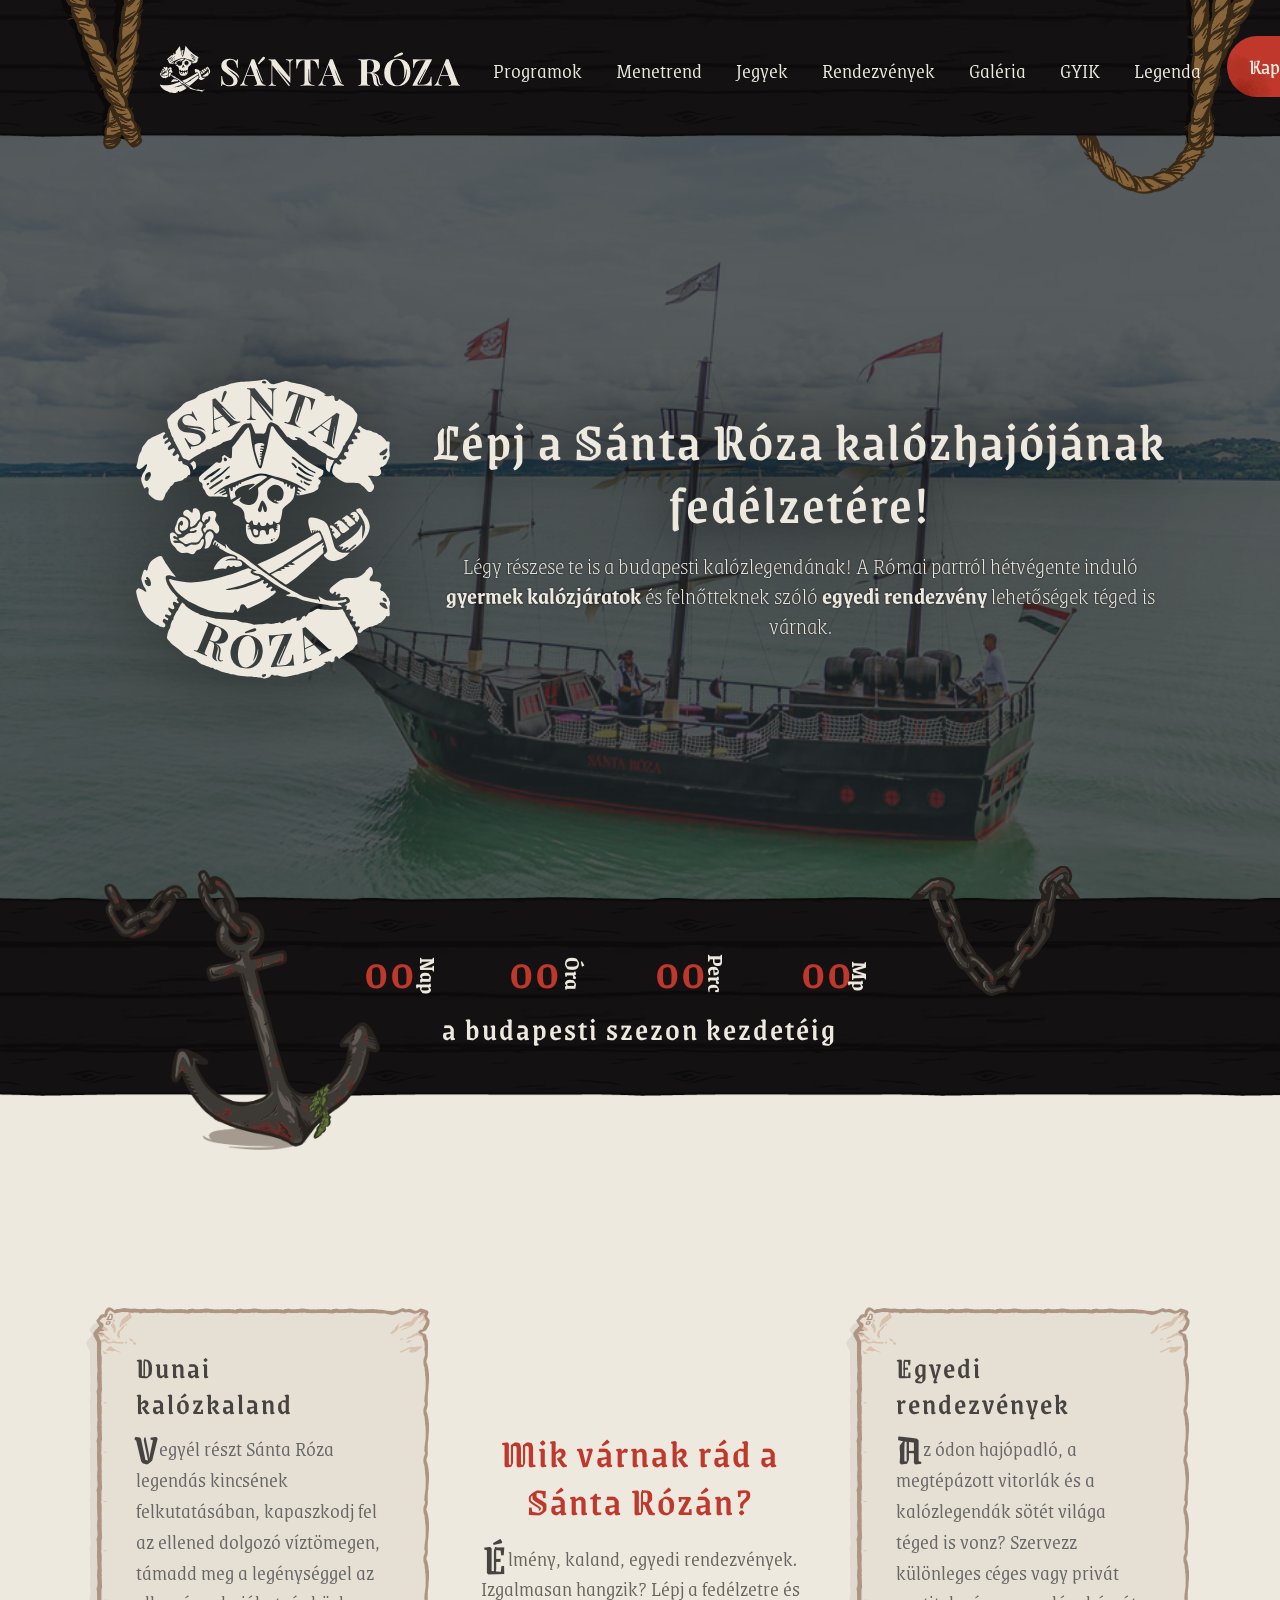
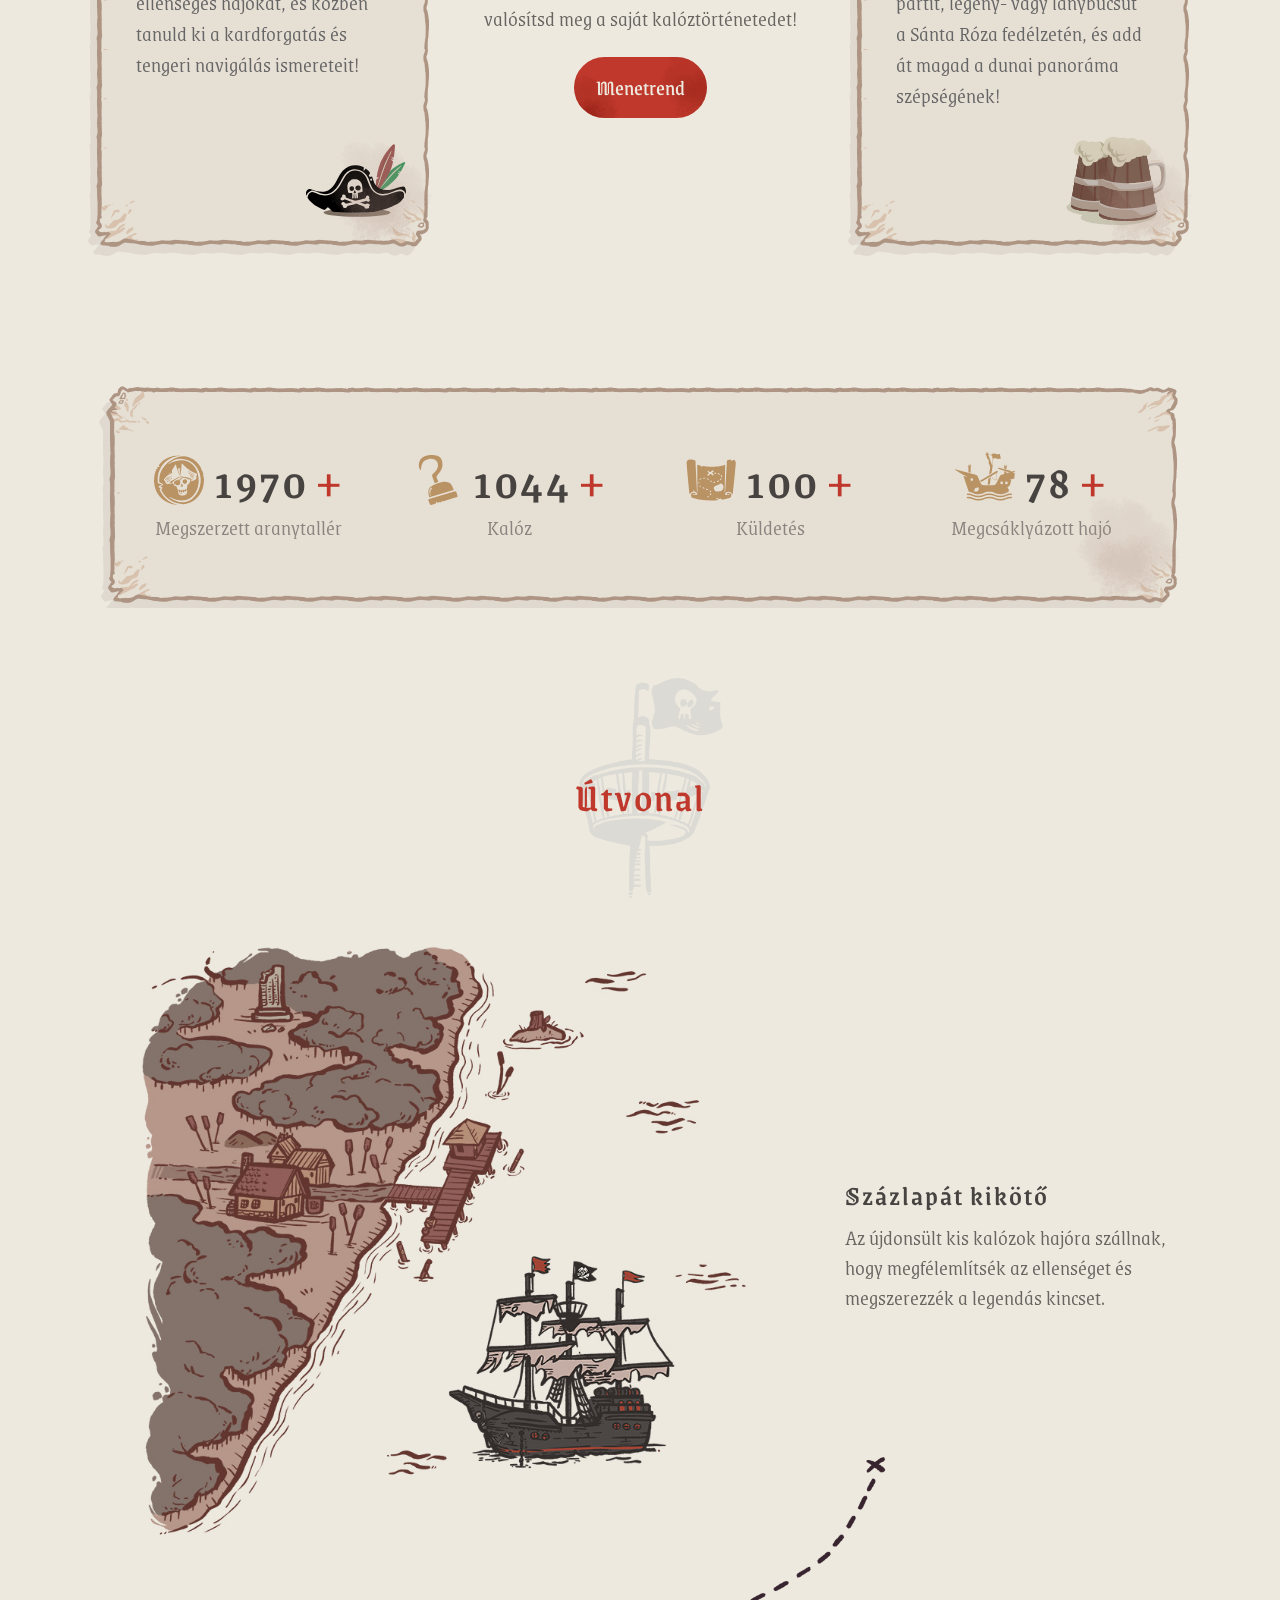
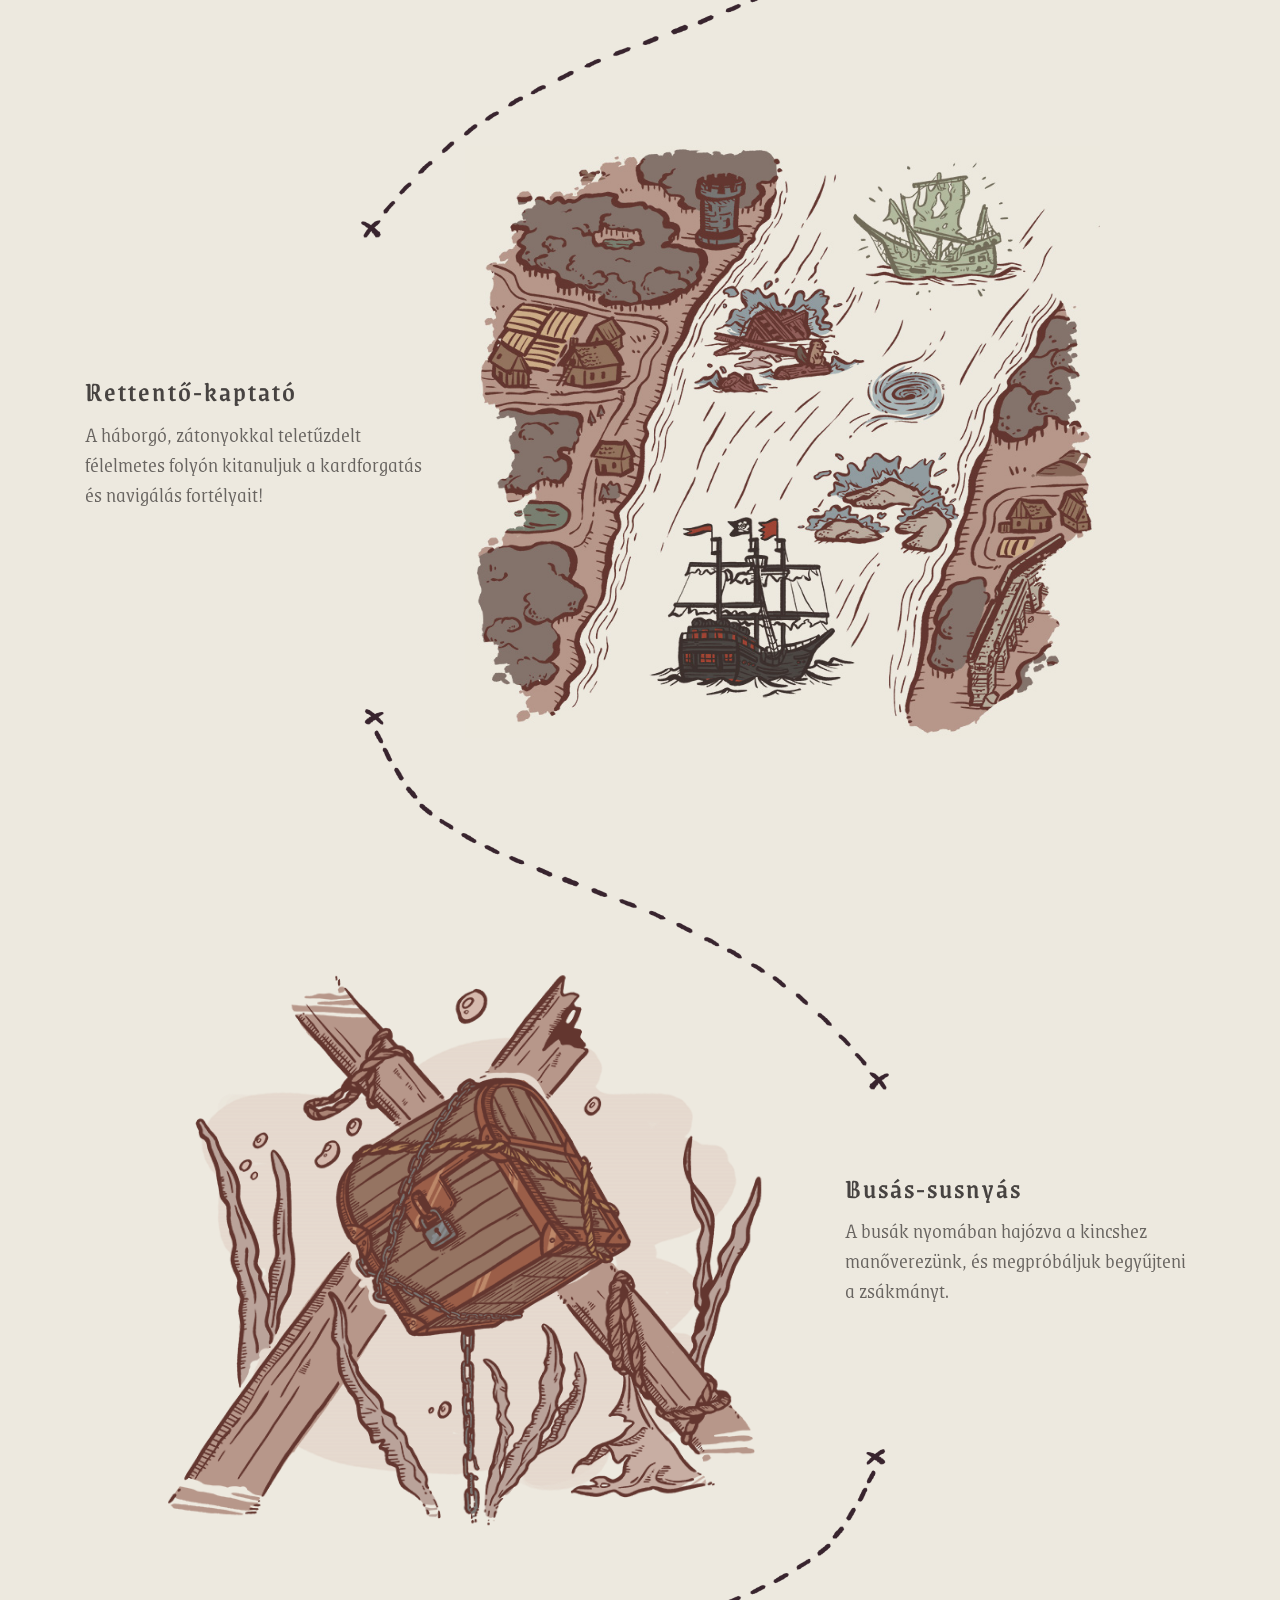
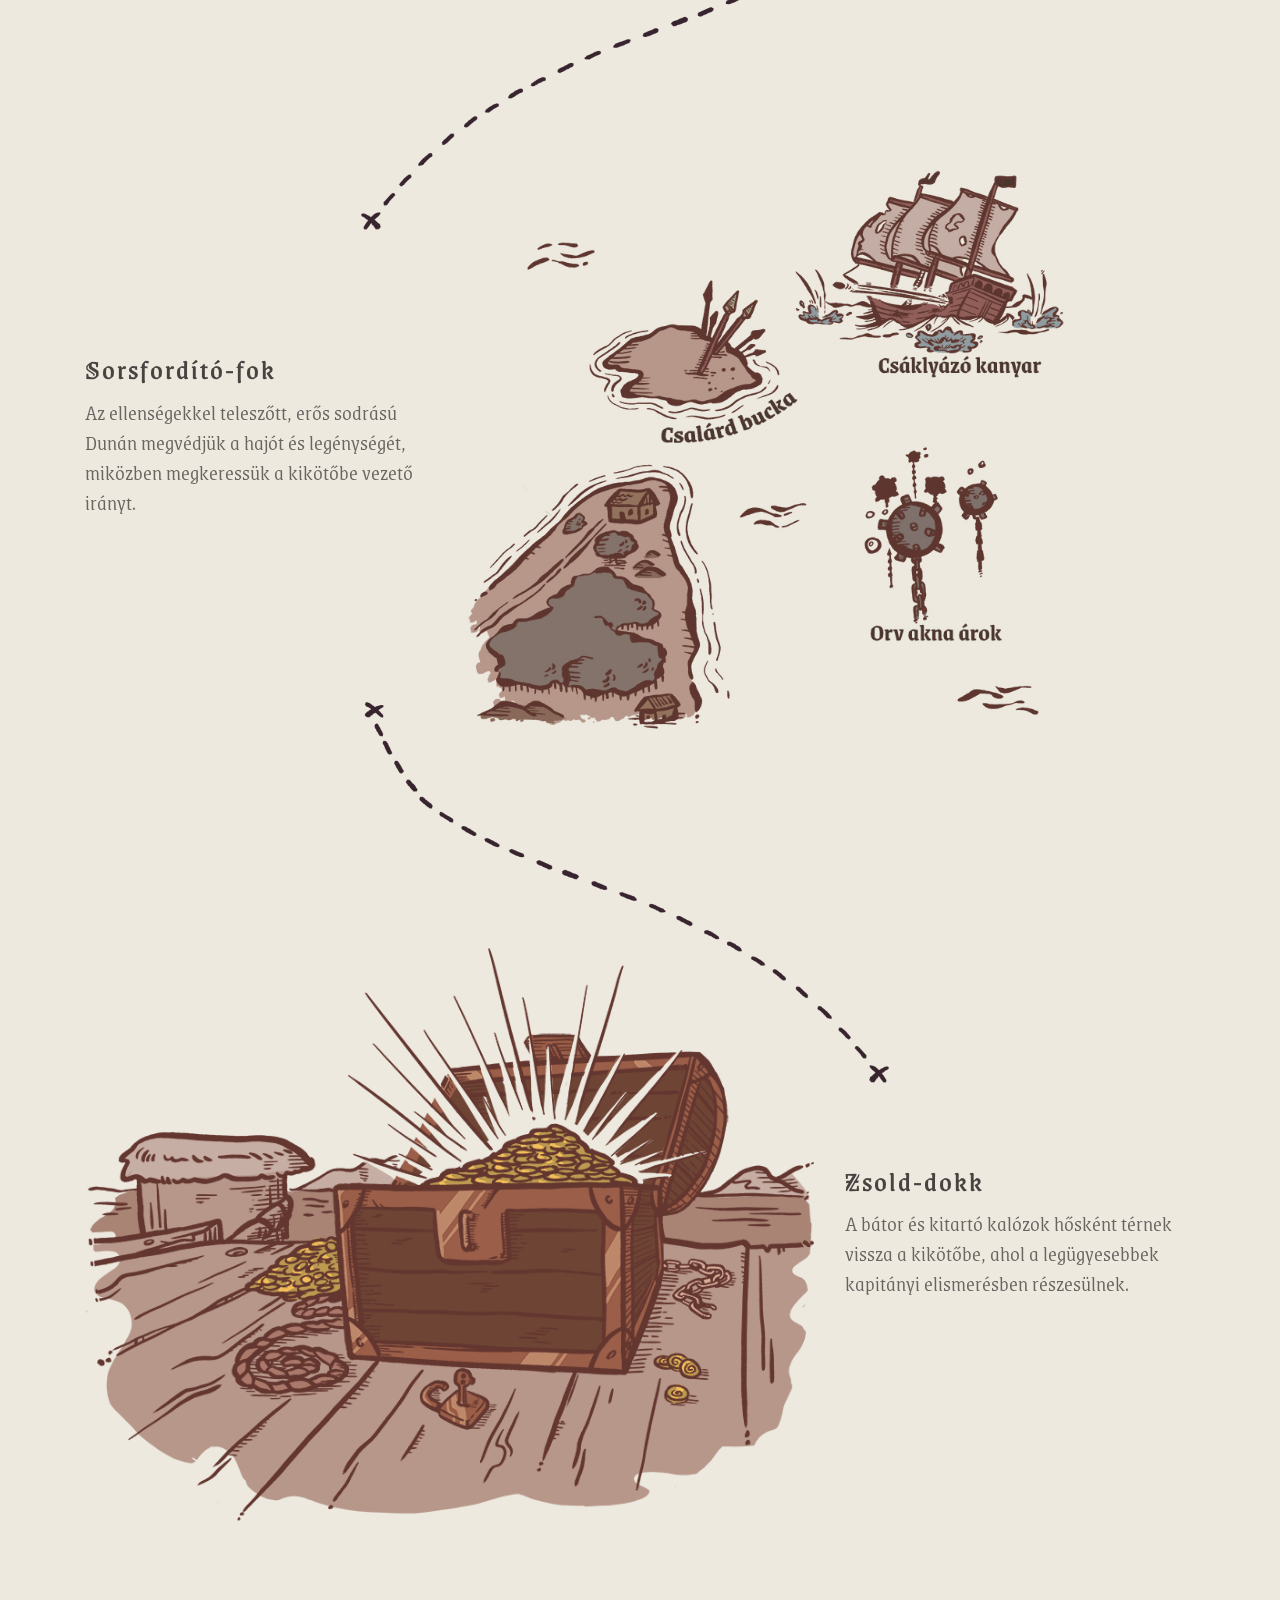
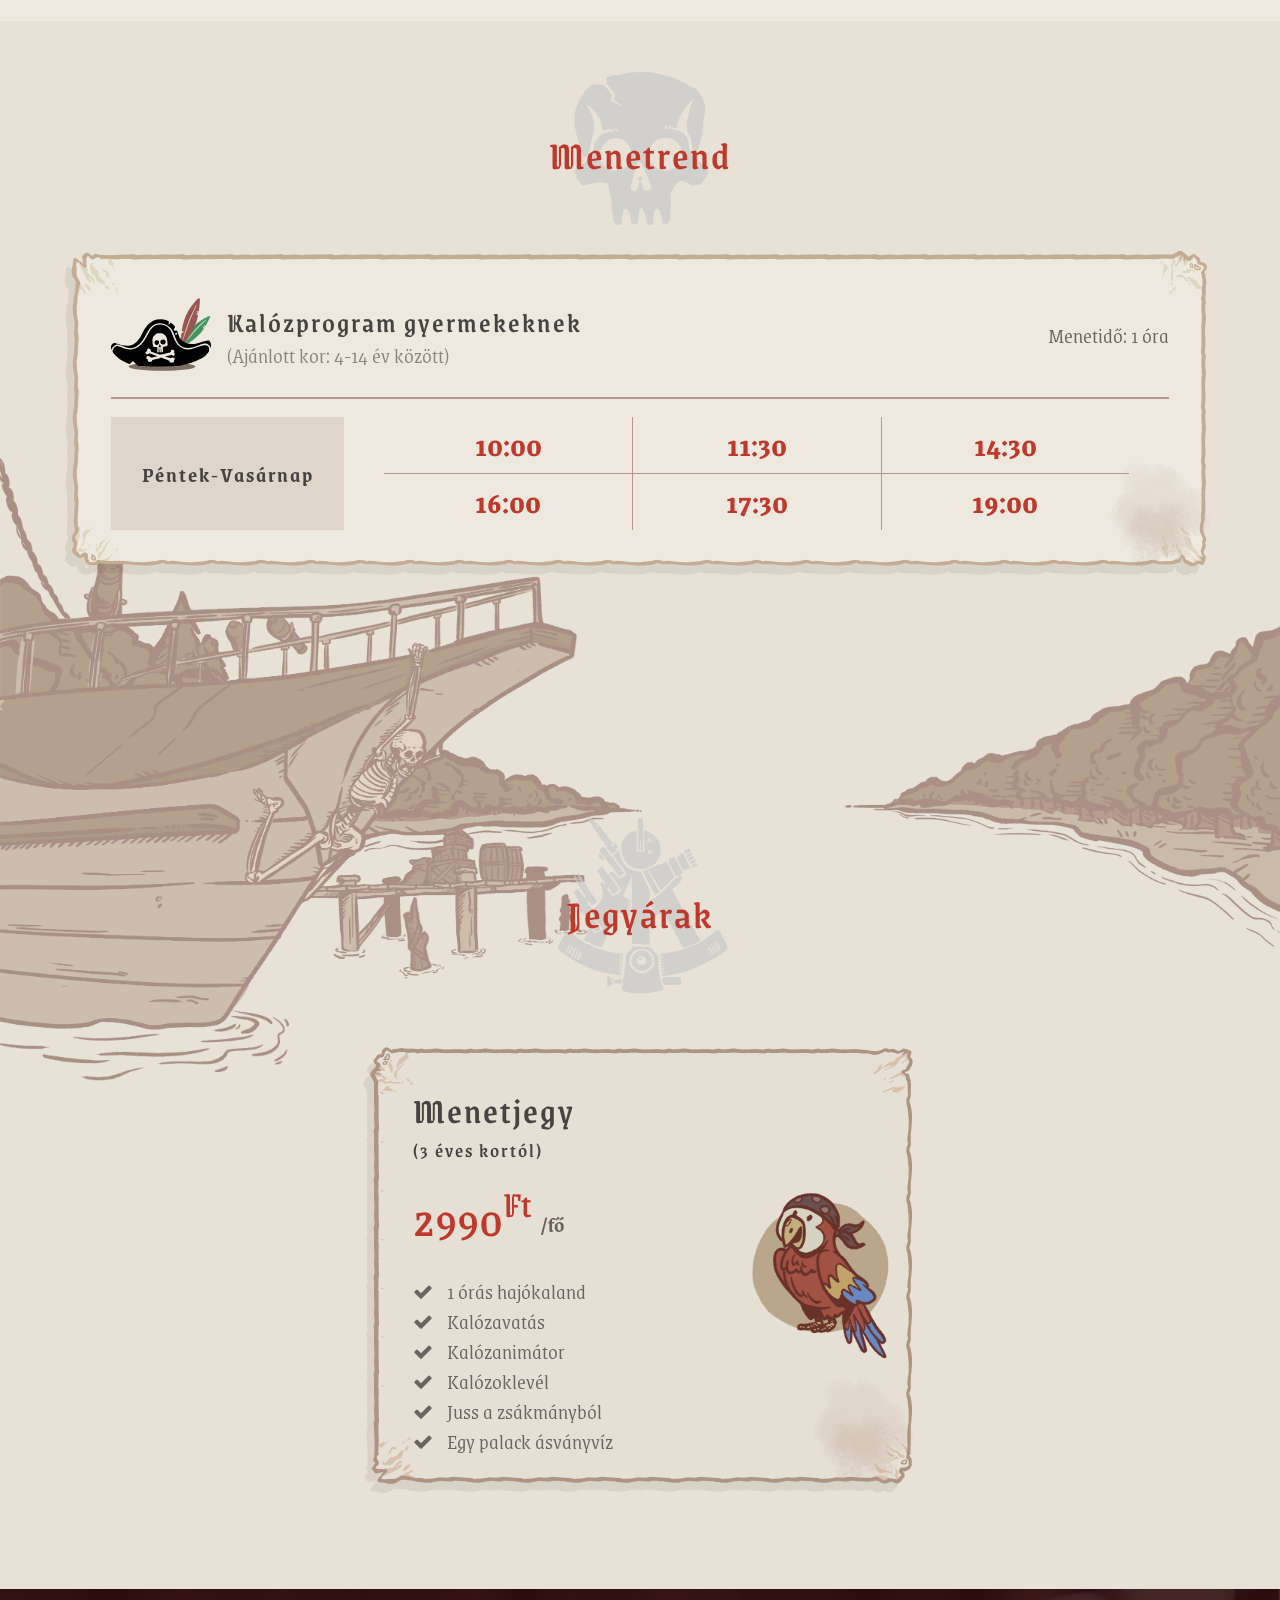
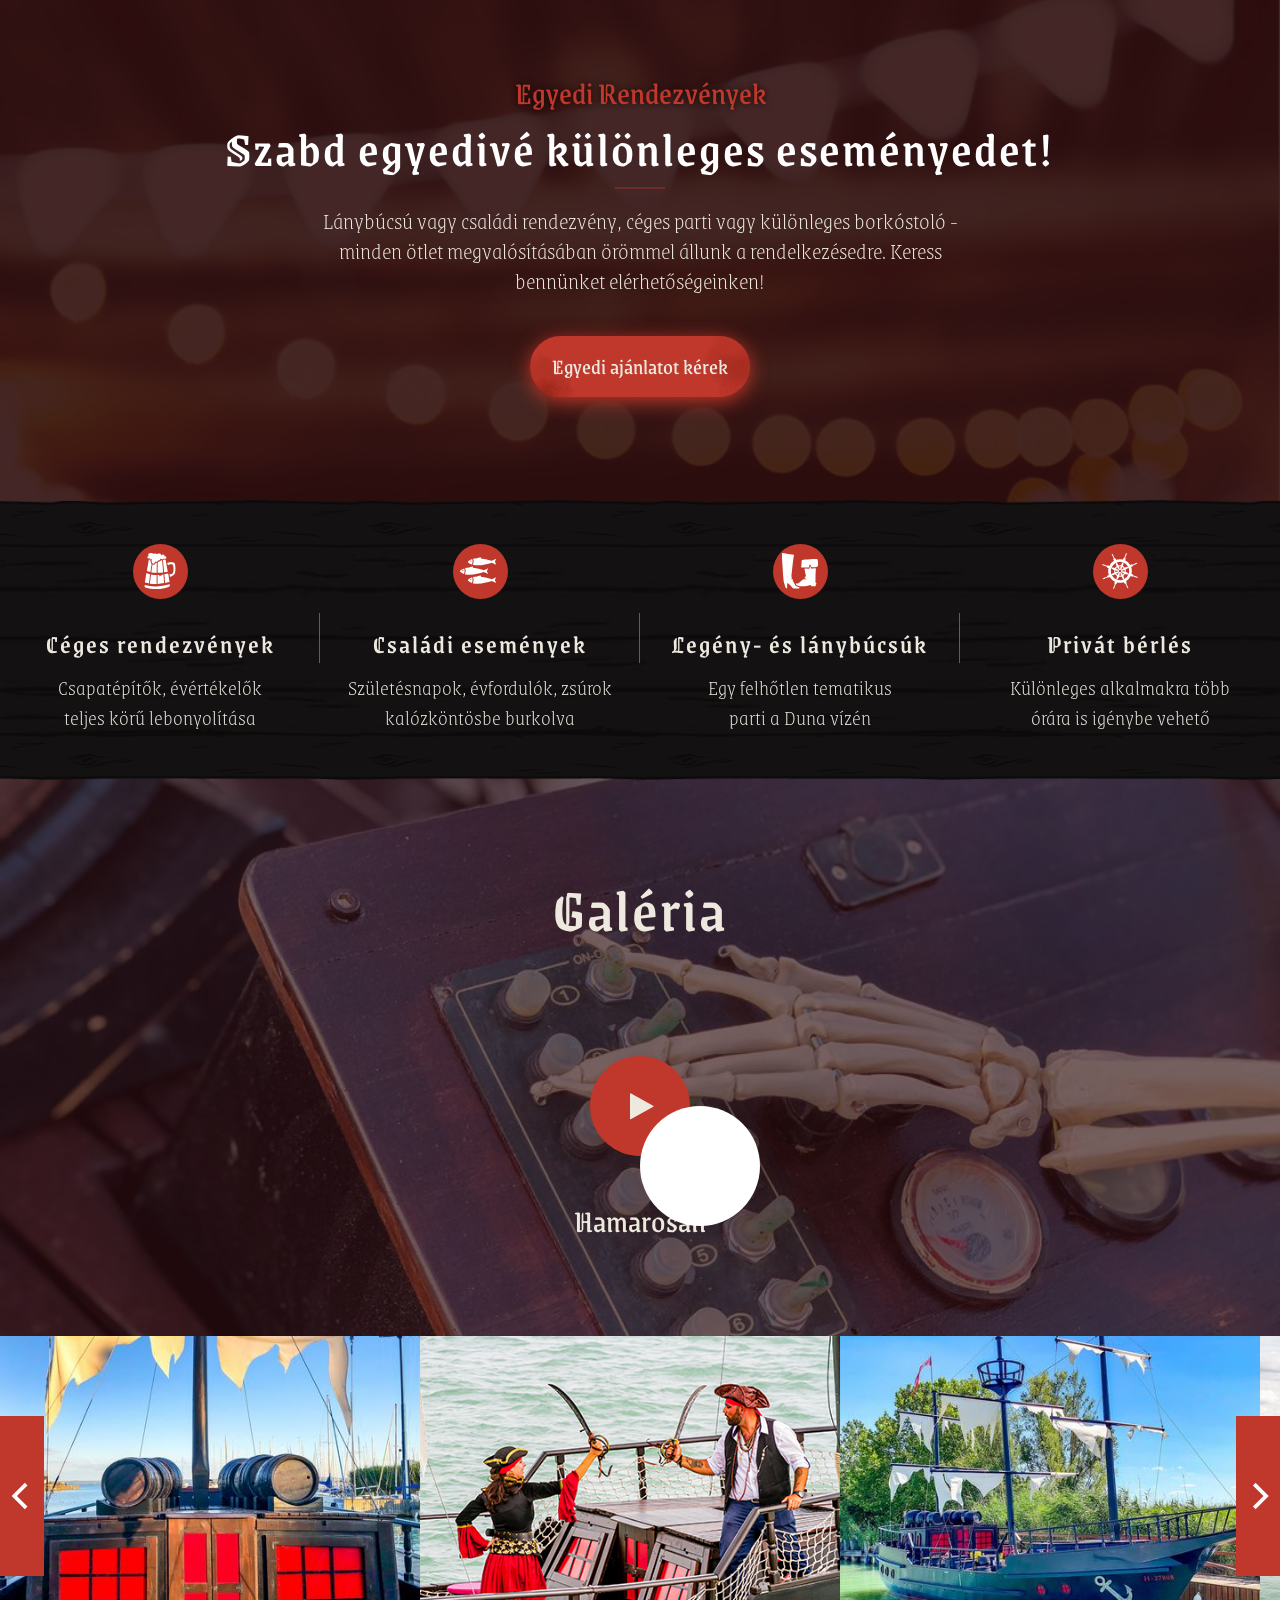
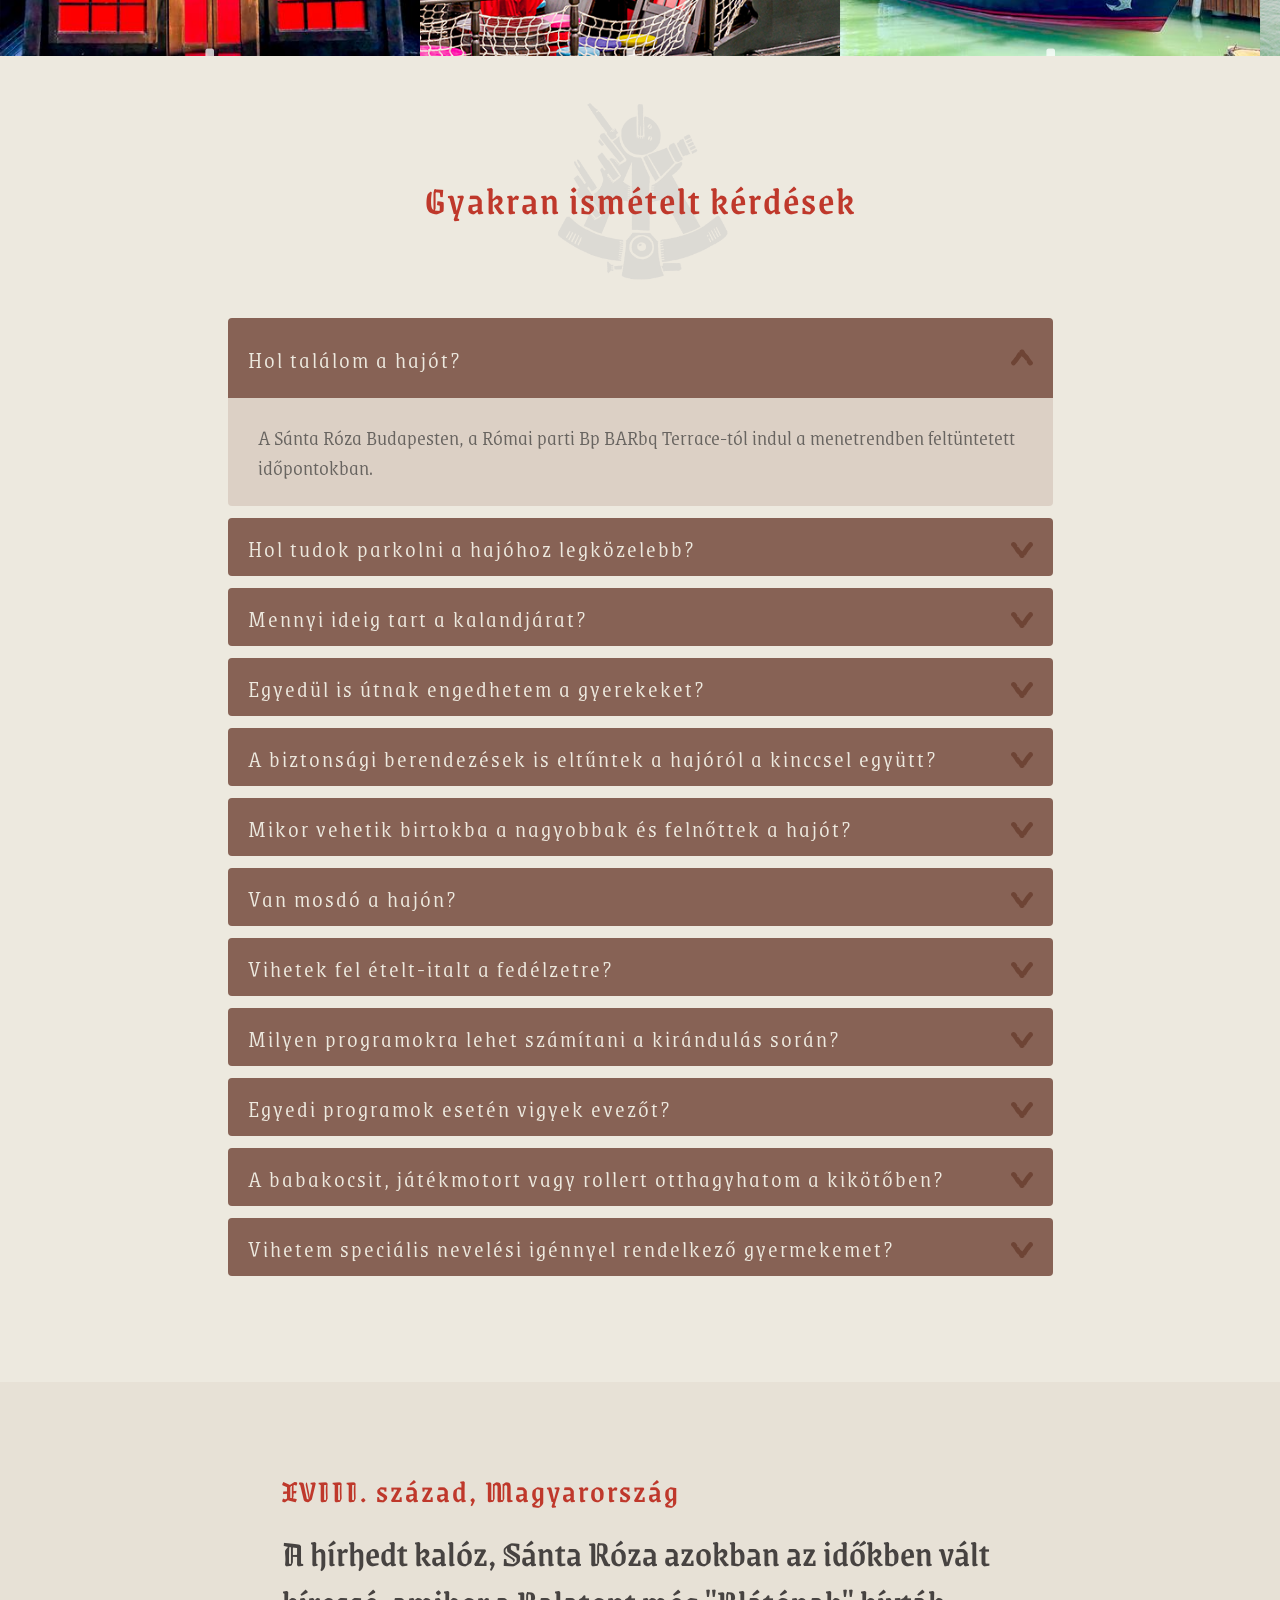
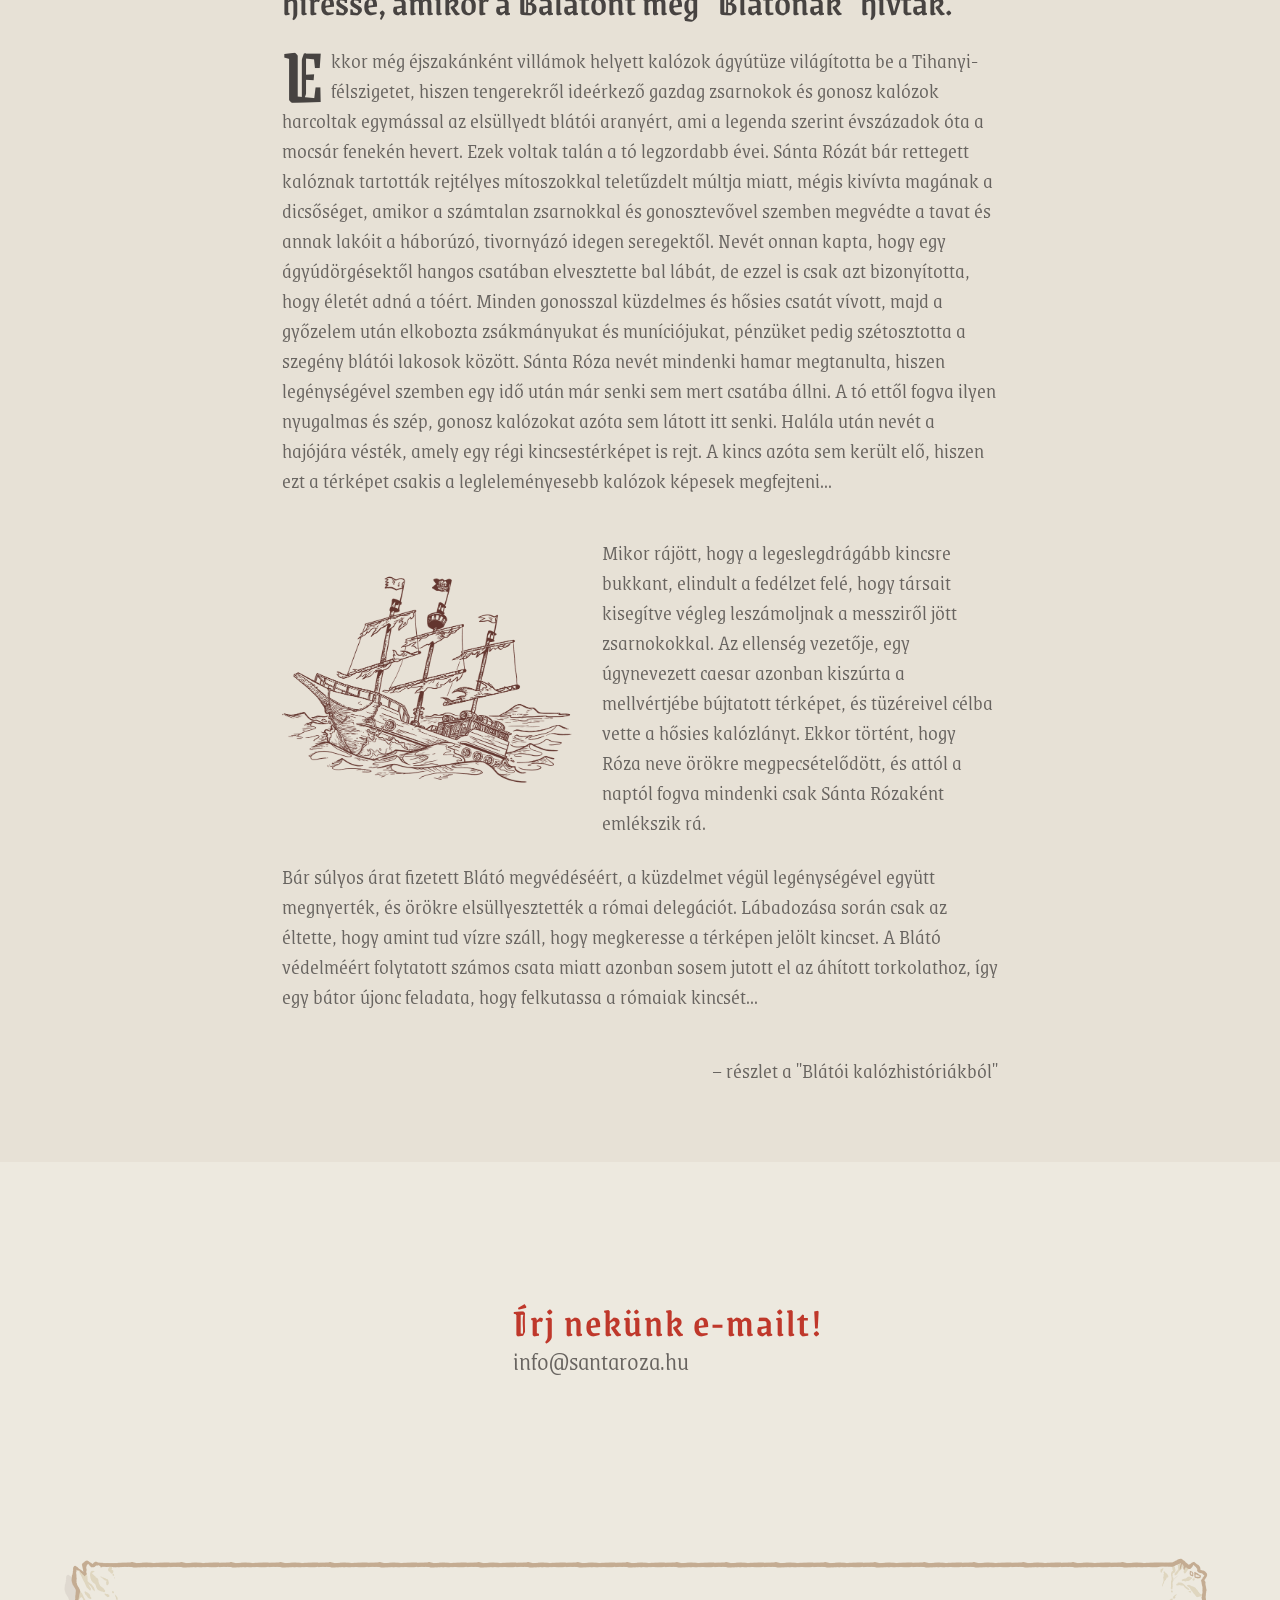
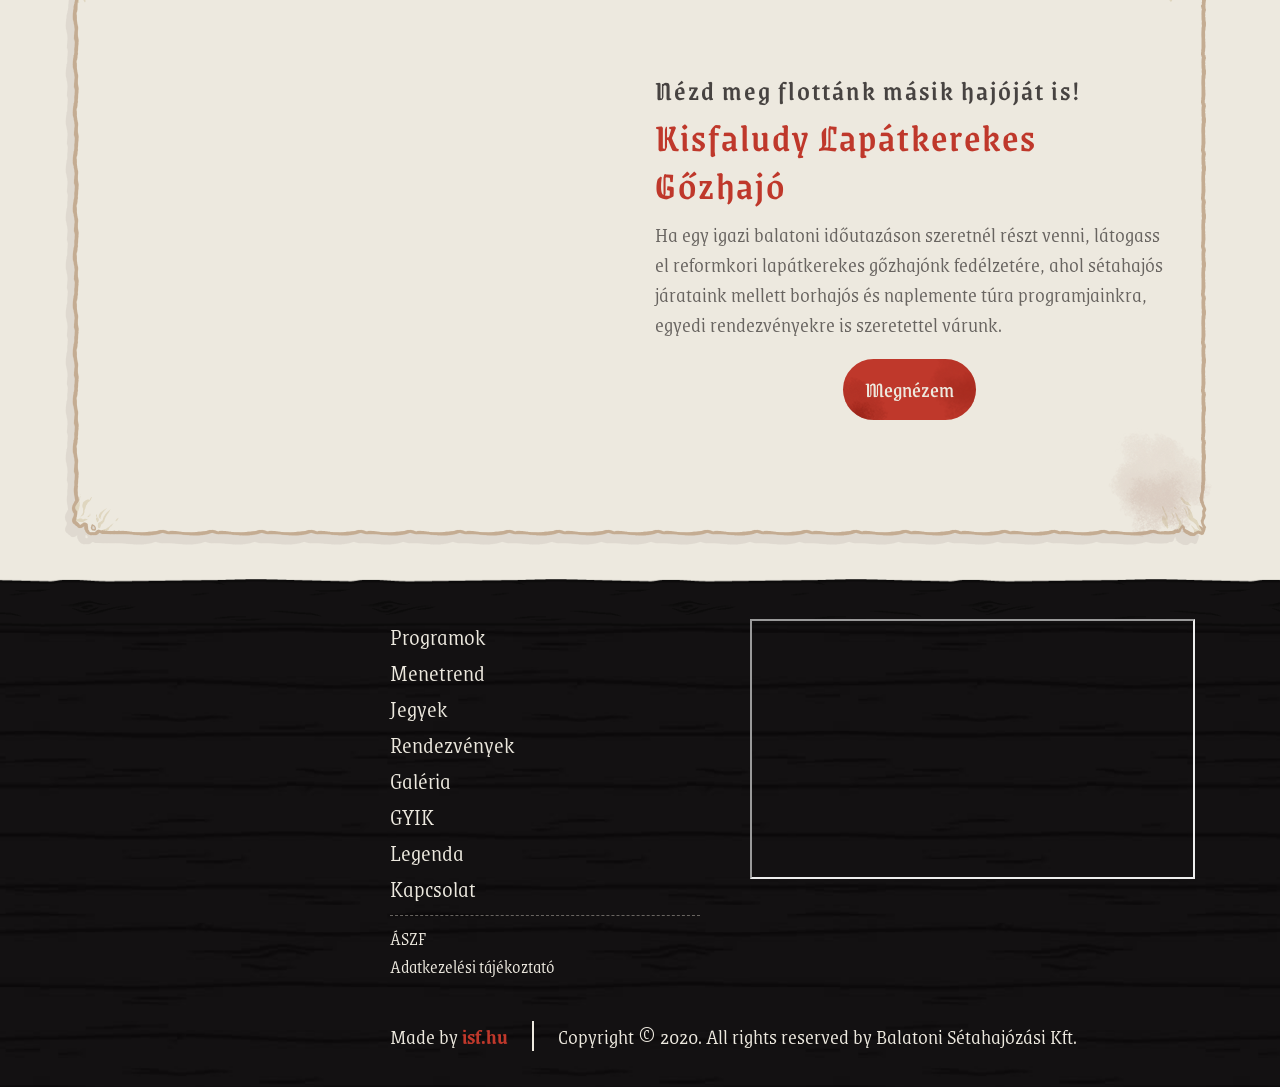
==== commit 55265086: "chaned route txt" ====
--- a/index.html
+++ b/index.html
@@ -322,7 +322,7 @@
                 </div>
                 <div class="col-lg-4">
                     <div class="route-section__text">
-                        <h3>Rombolusz és Rémülüsz part</h3>
+                        <h3>Százlapát kikötő</h3>
                         <p>Az újdonsült kis kalózok hajóra szállnak, hogy megfélemlítsék az ellenséget és megszerezzék a
                             legendás kincset.</p>
                     </div>
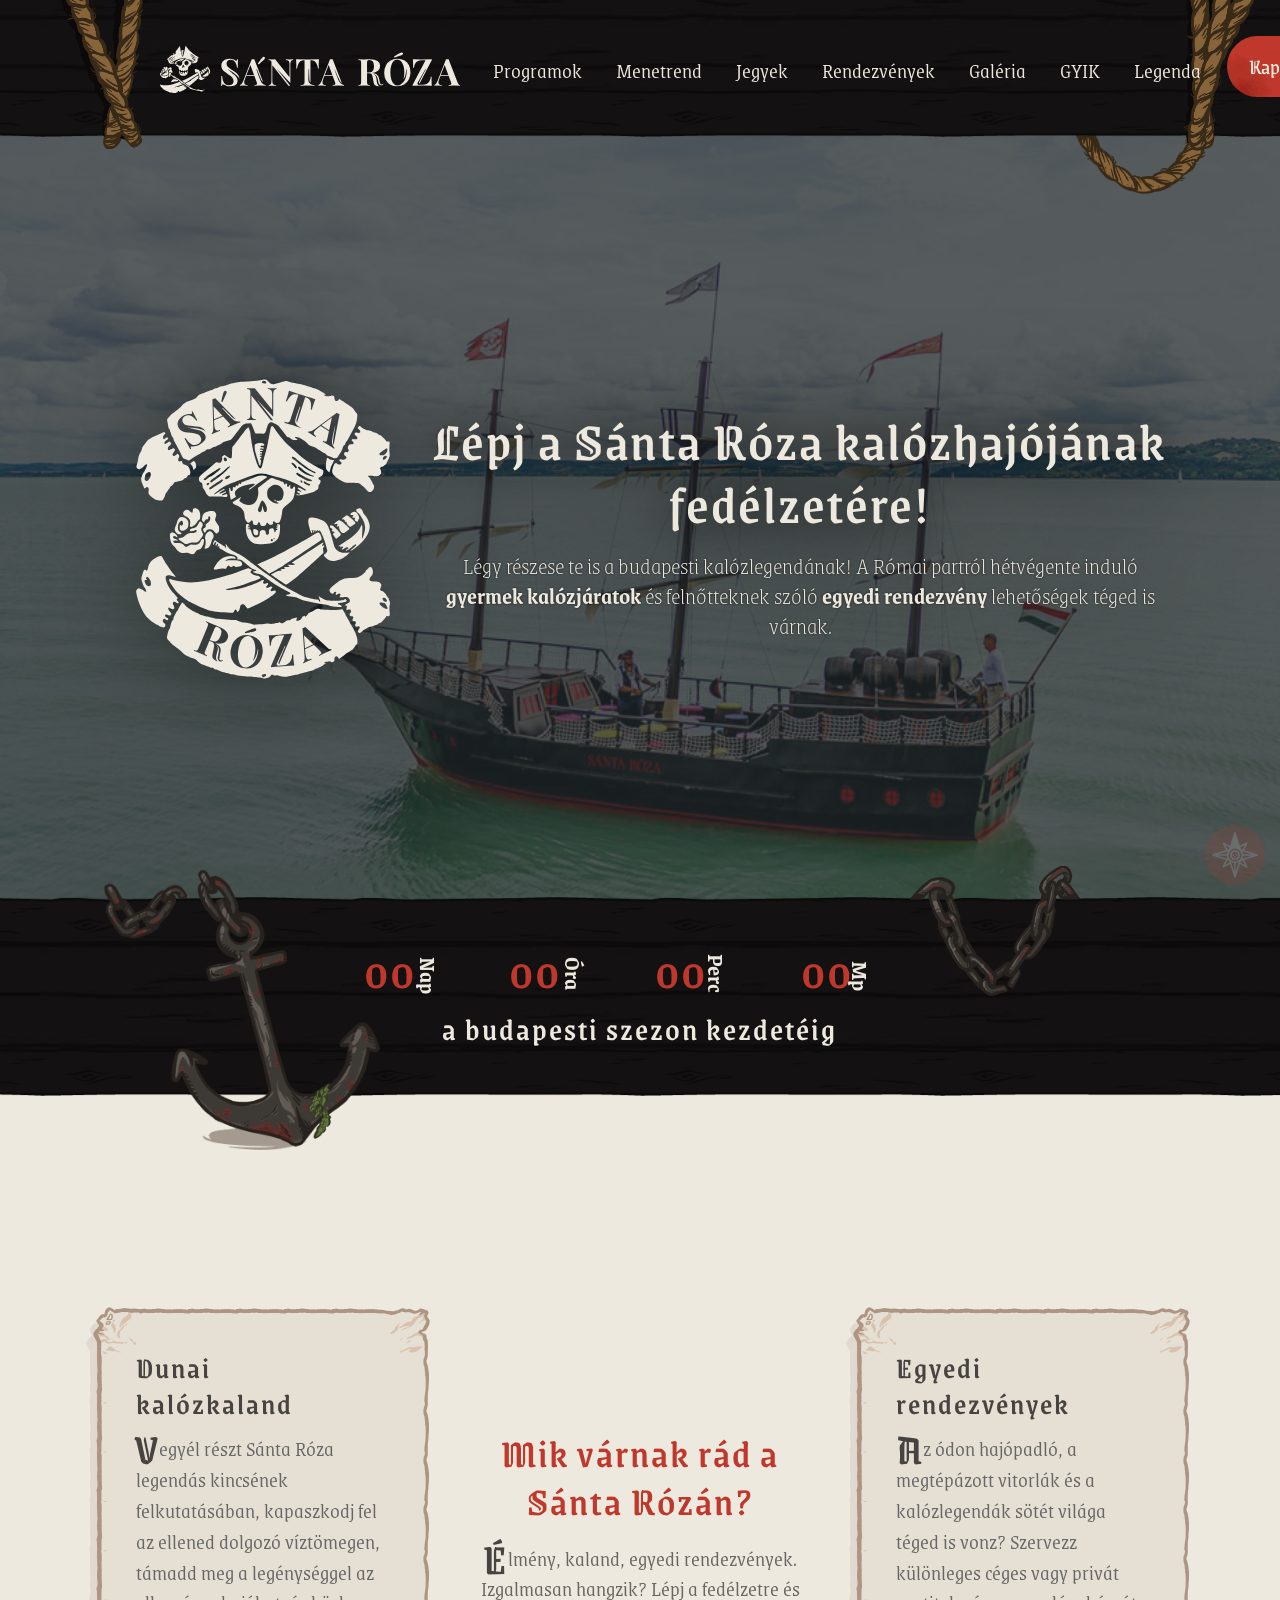
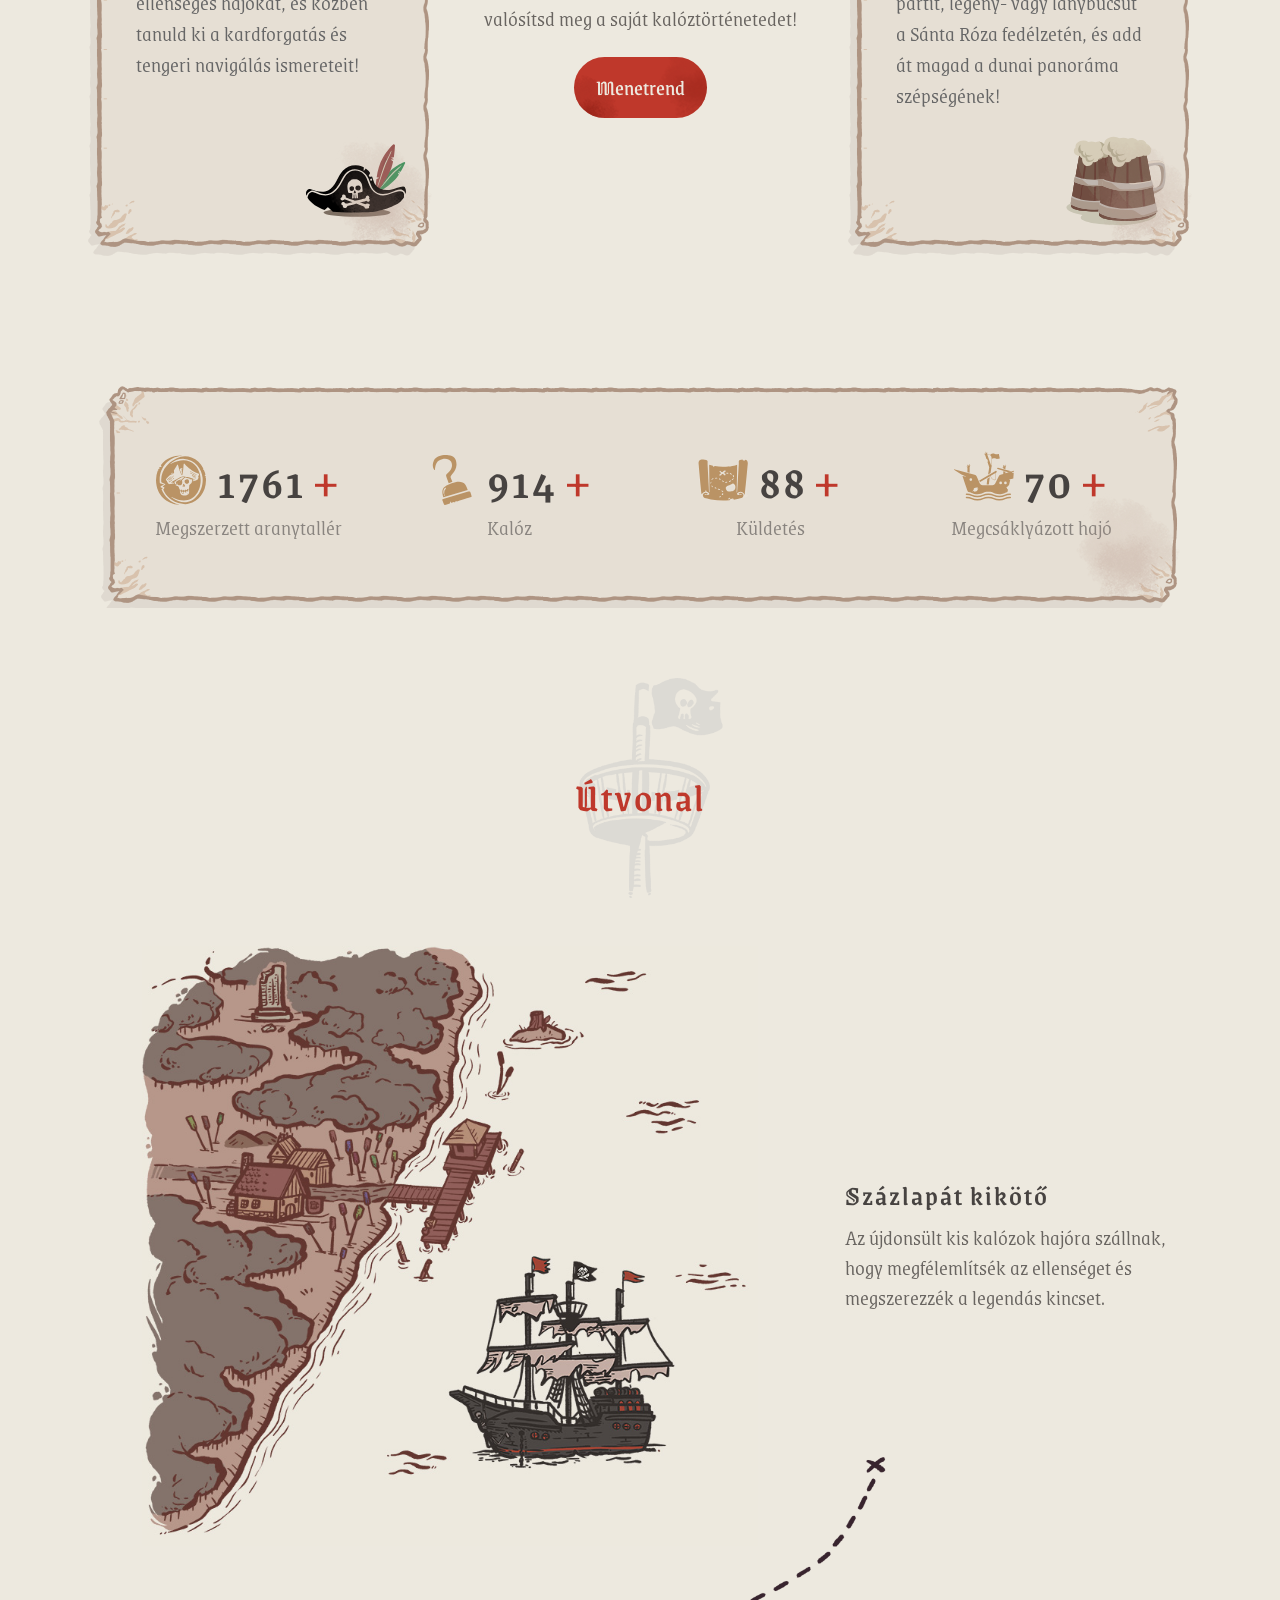
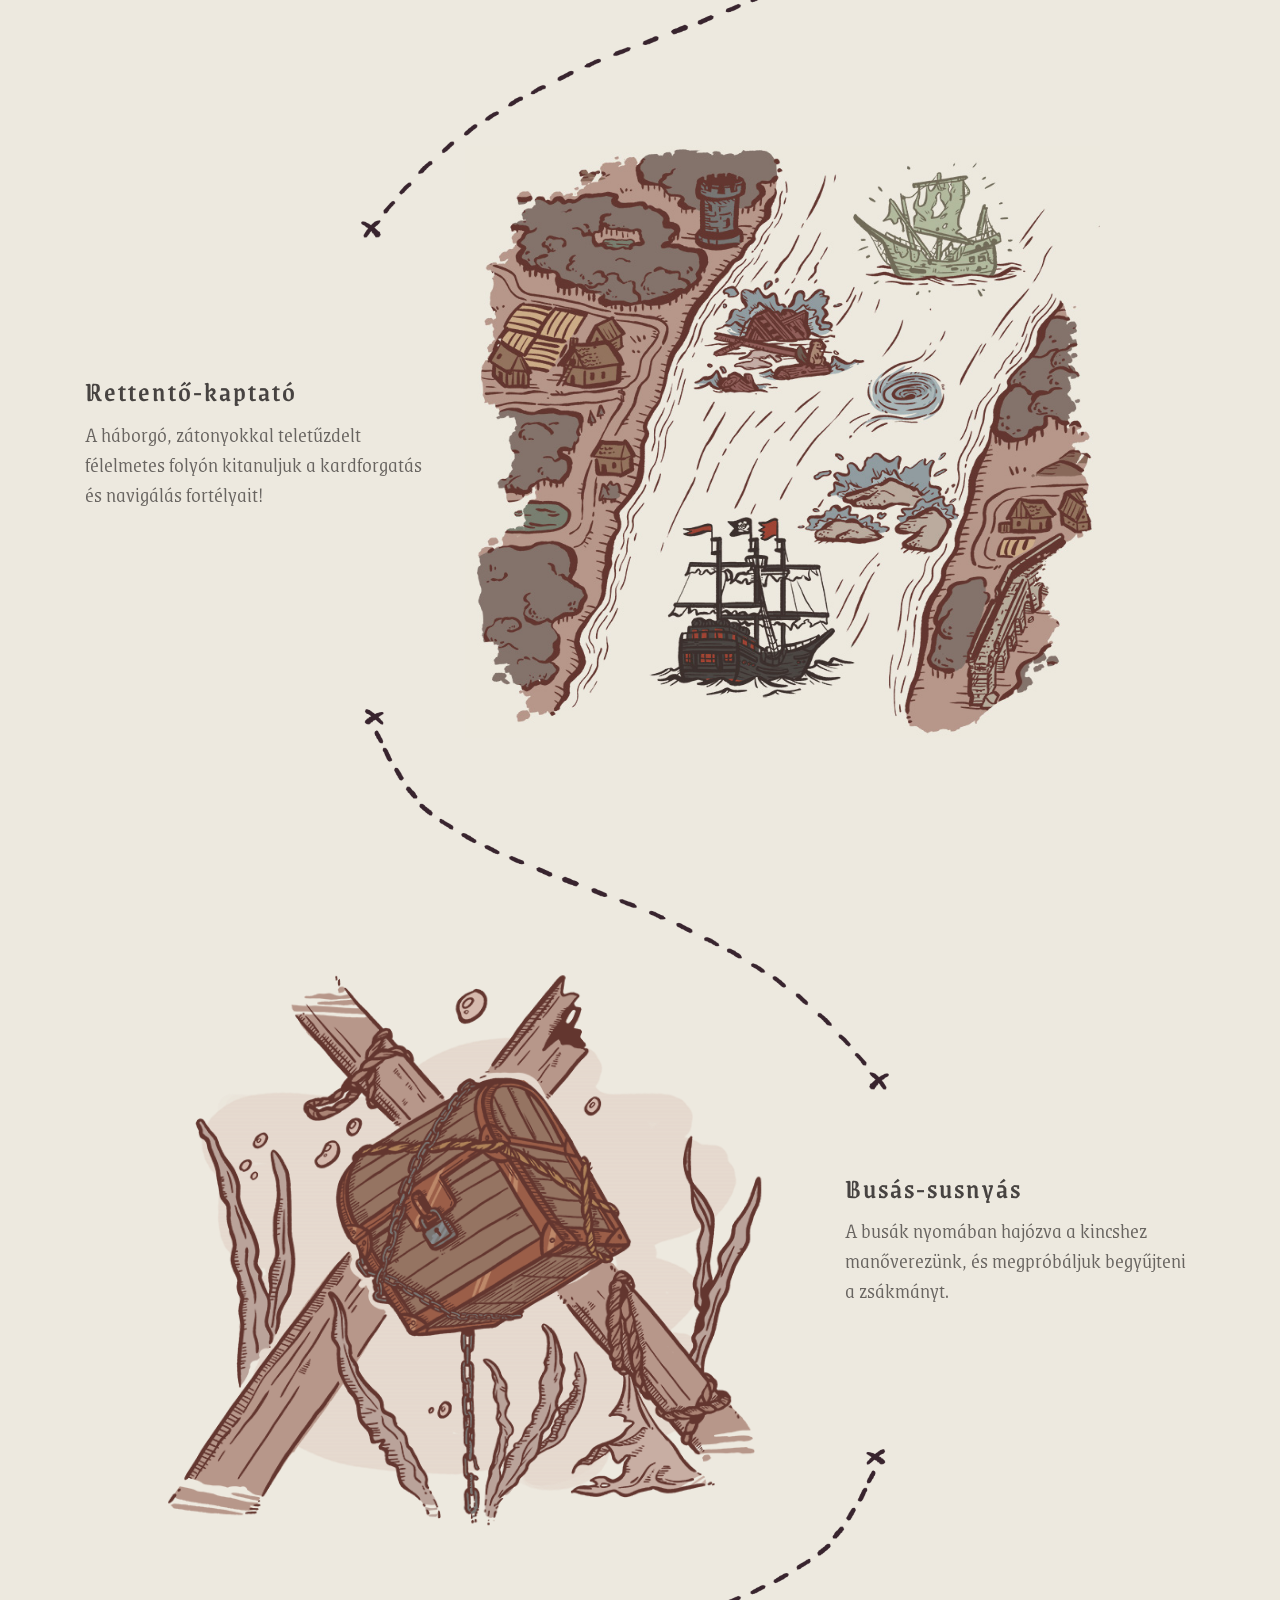
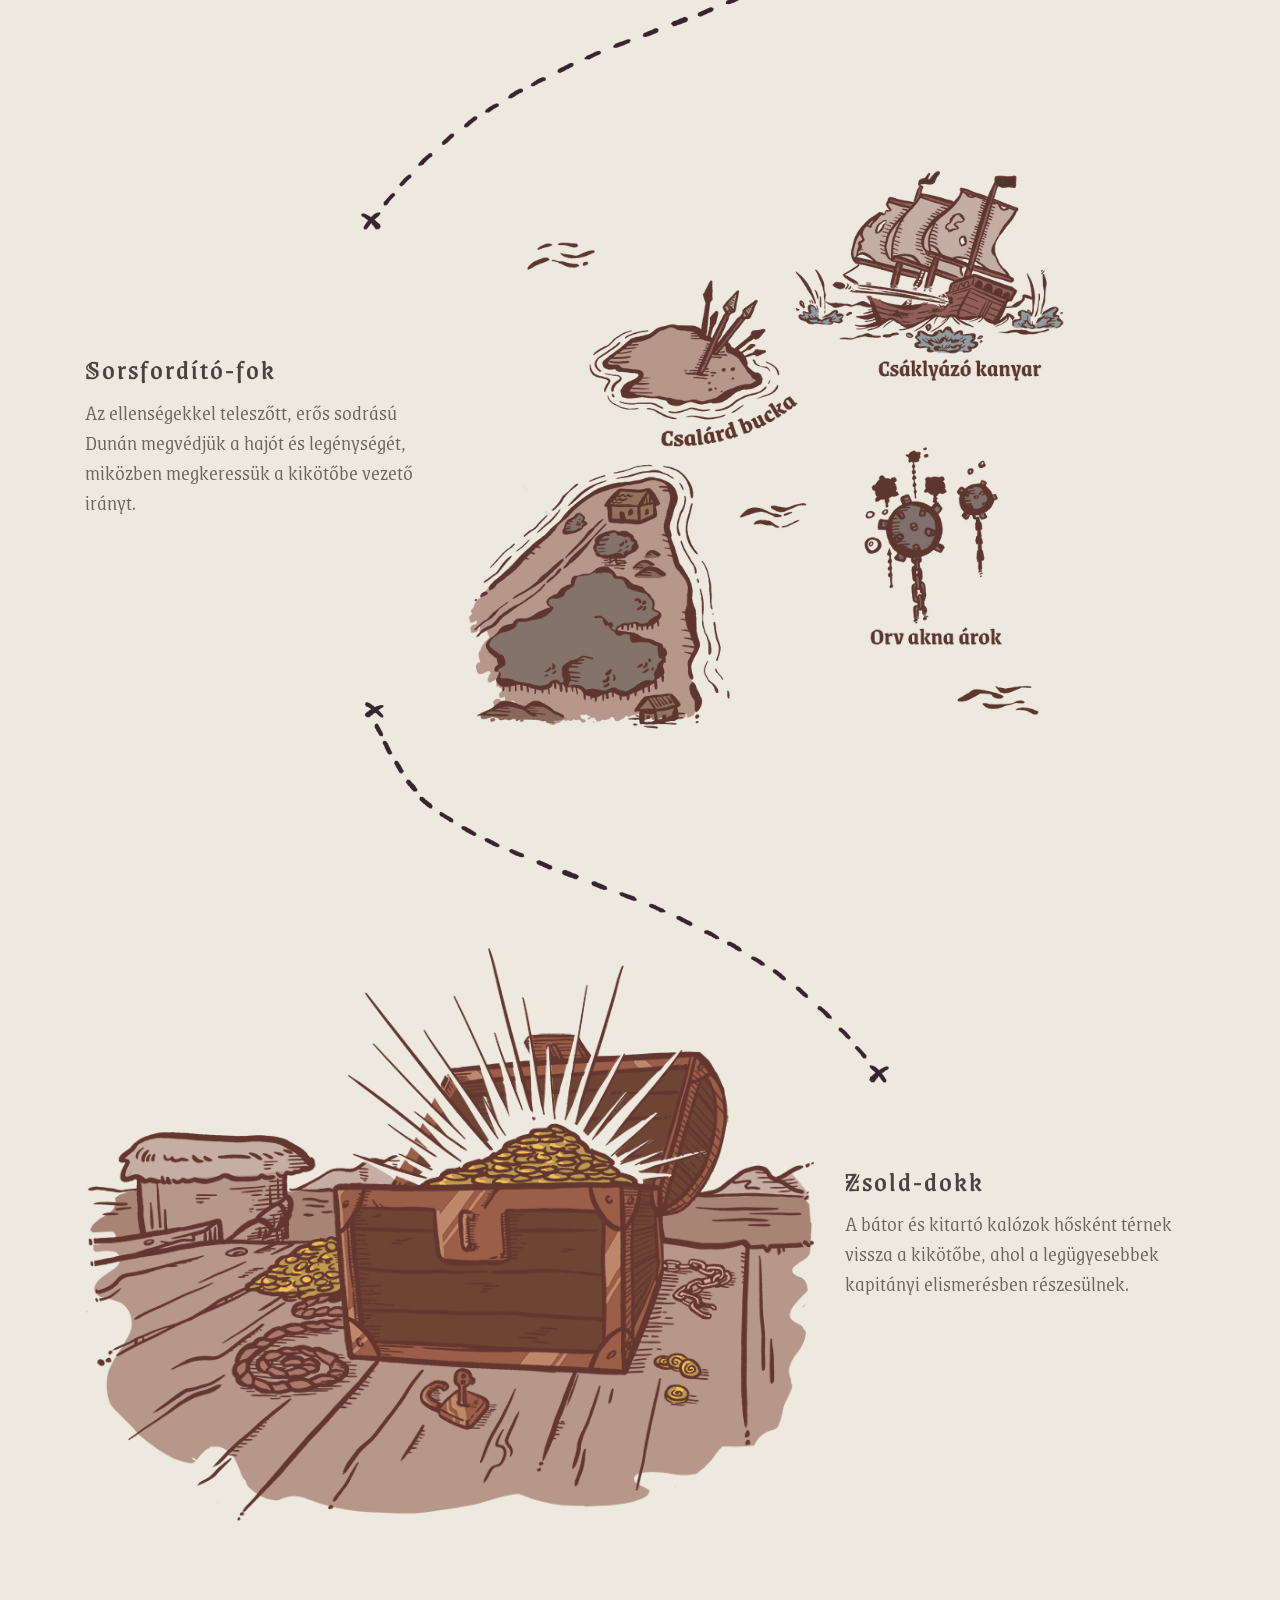
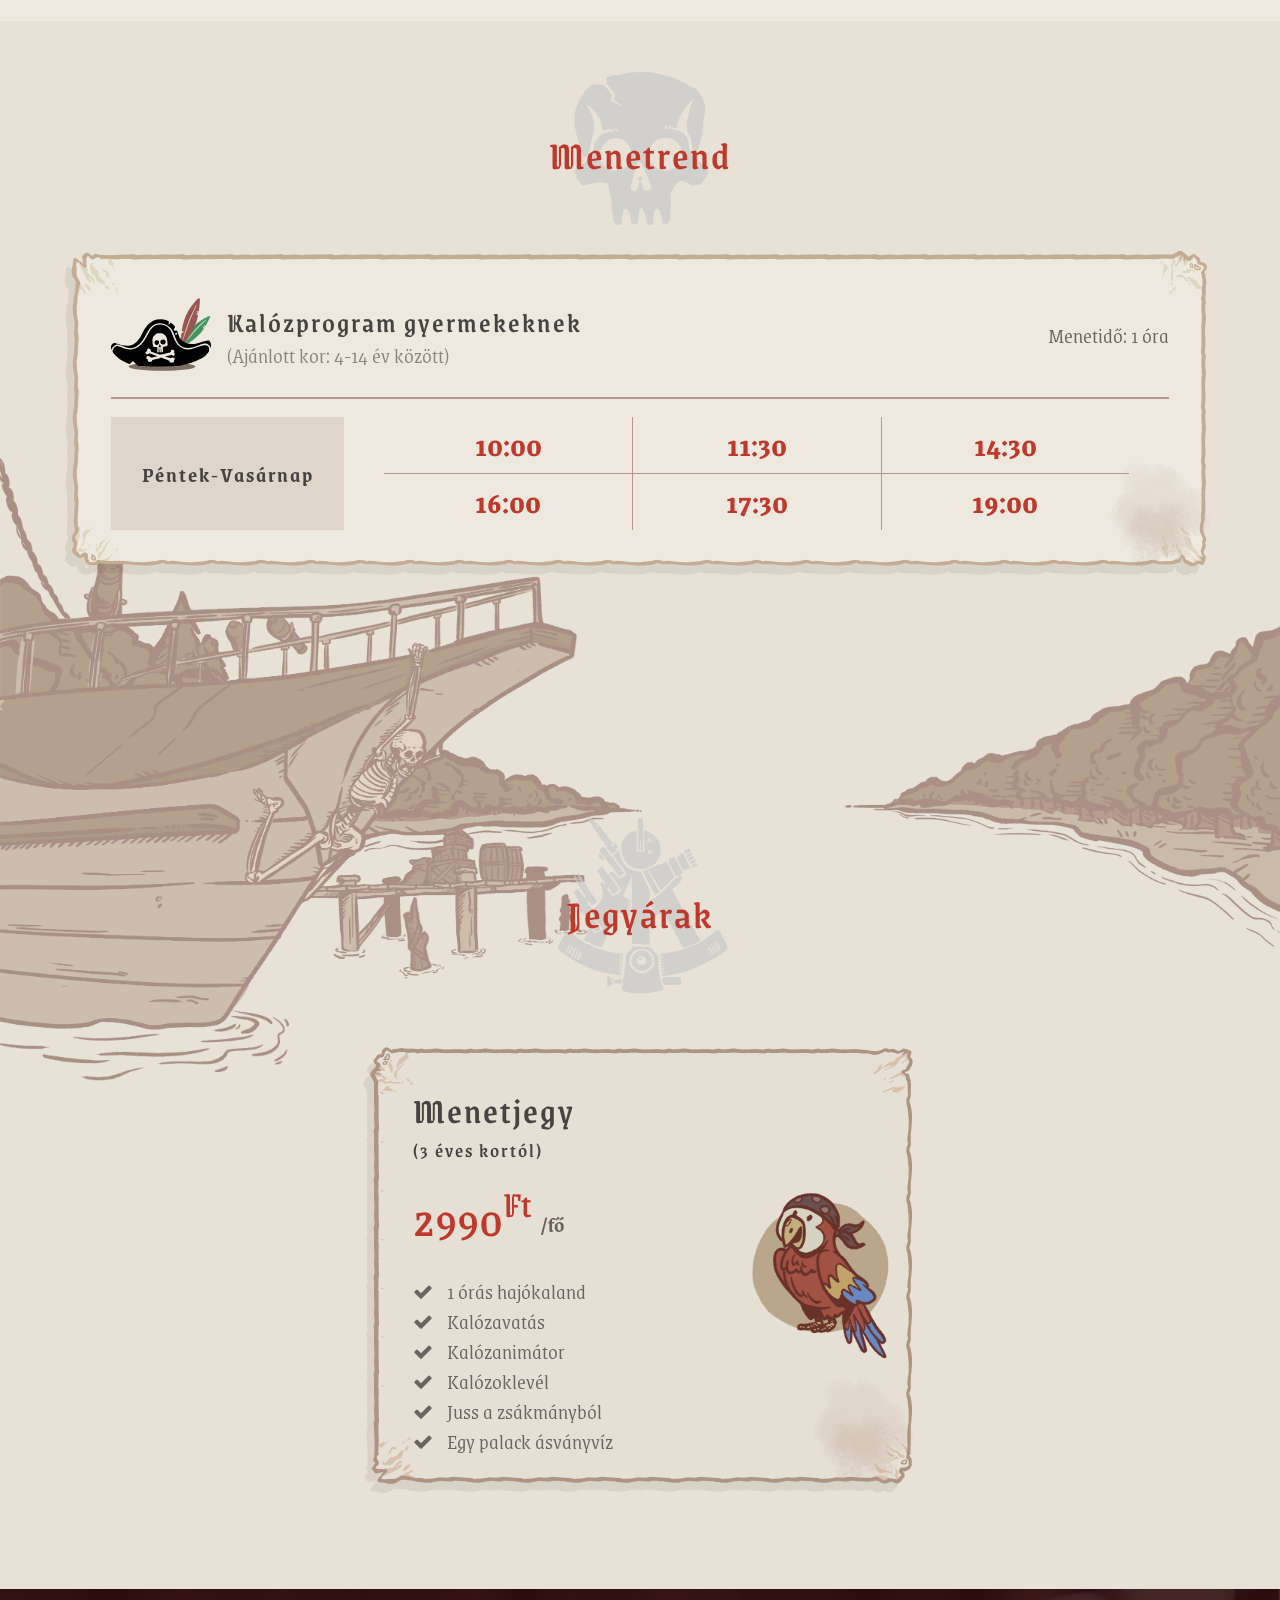
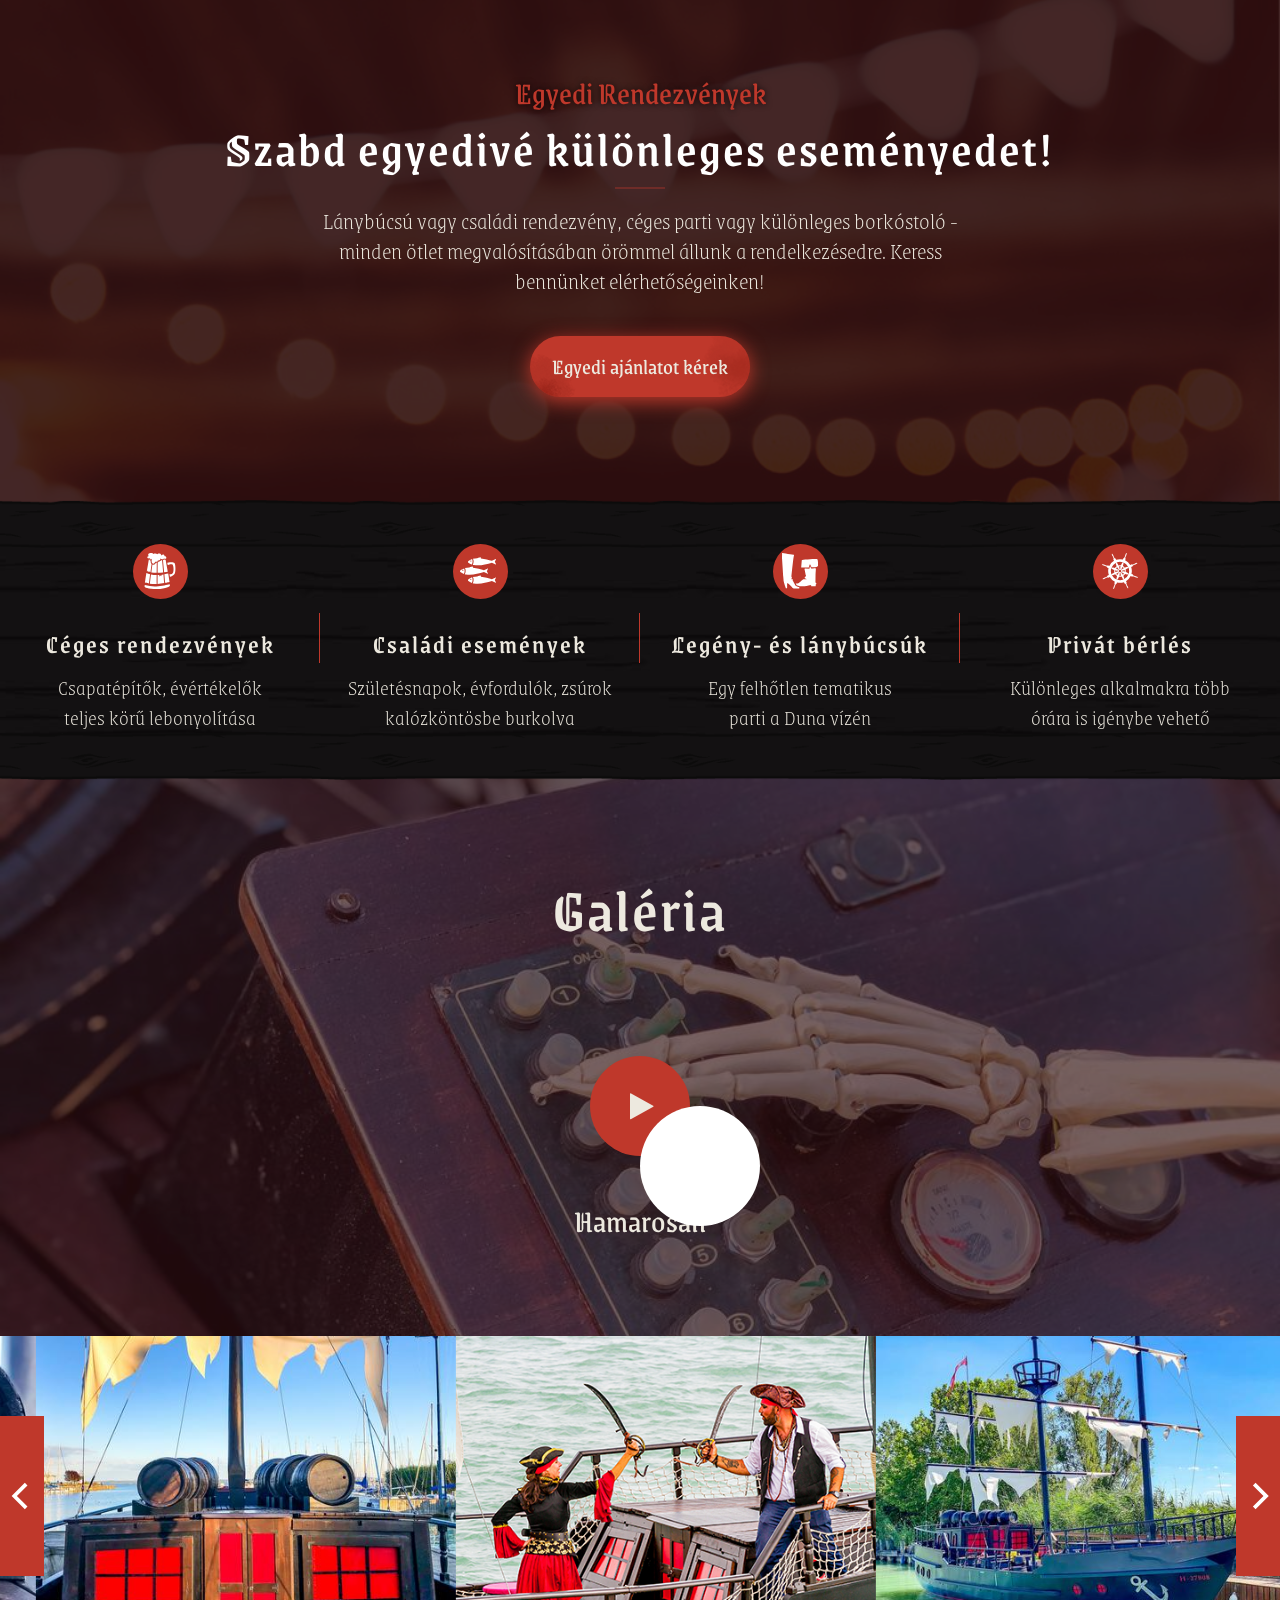
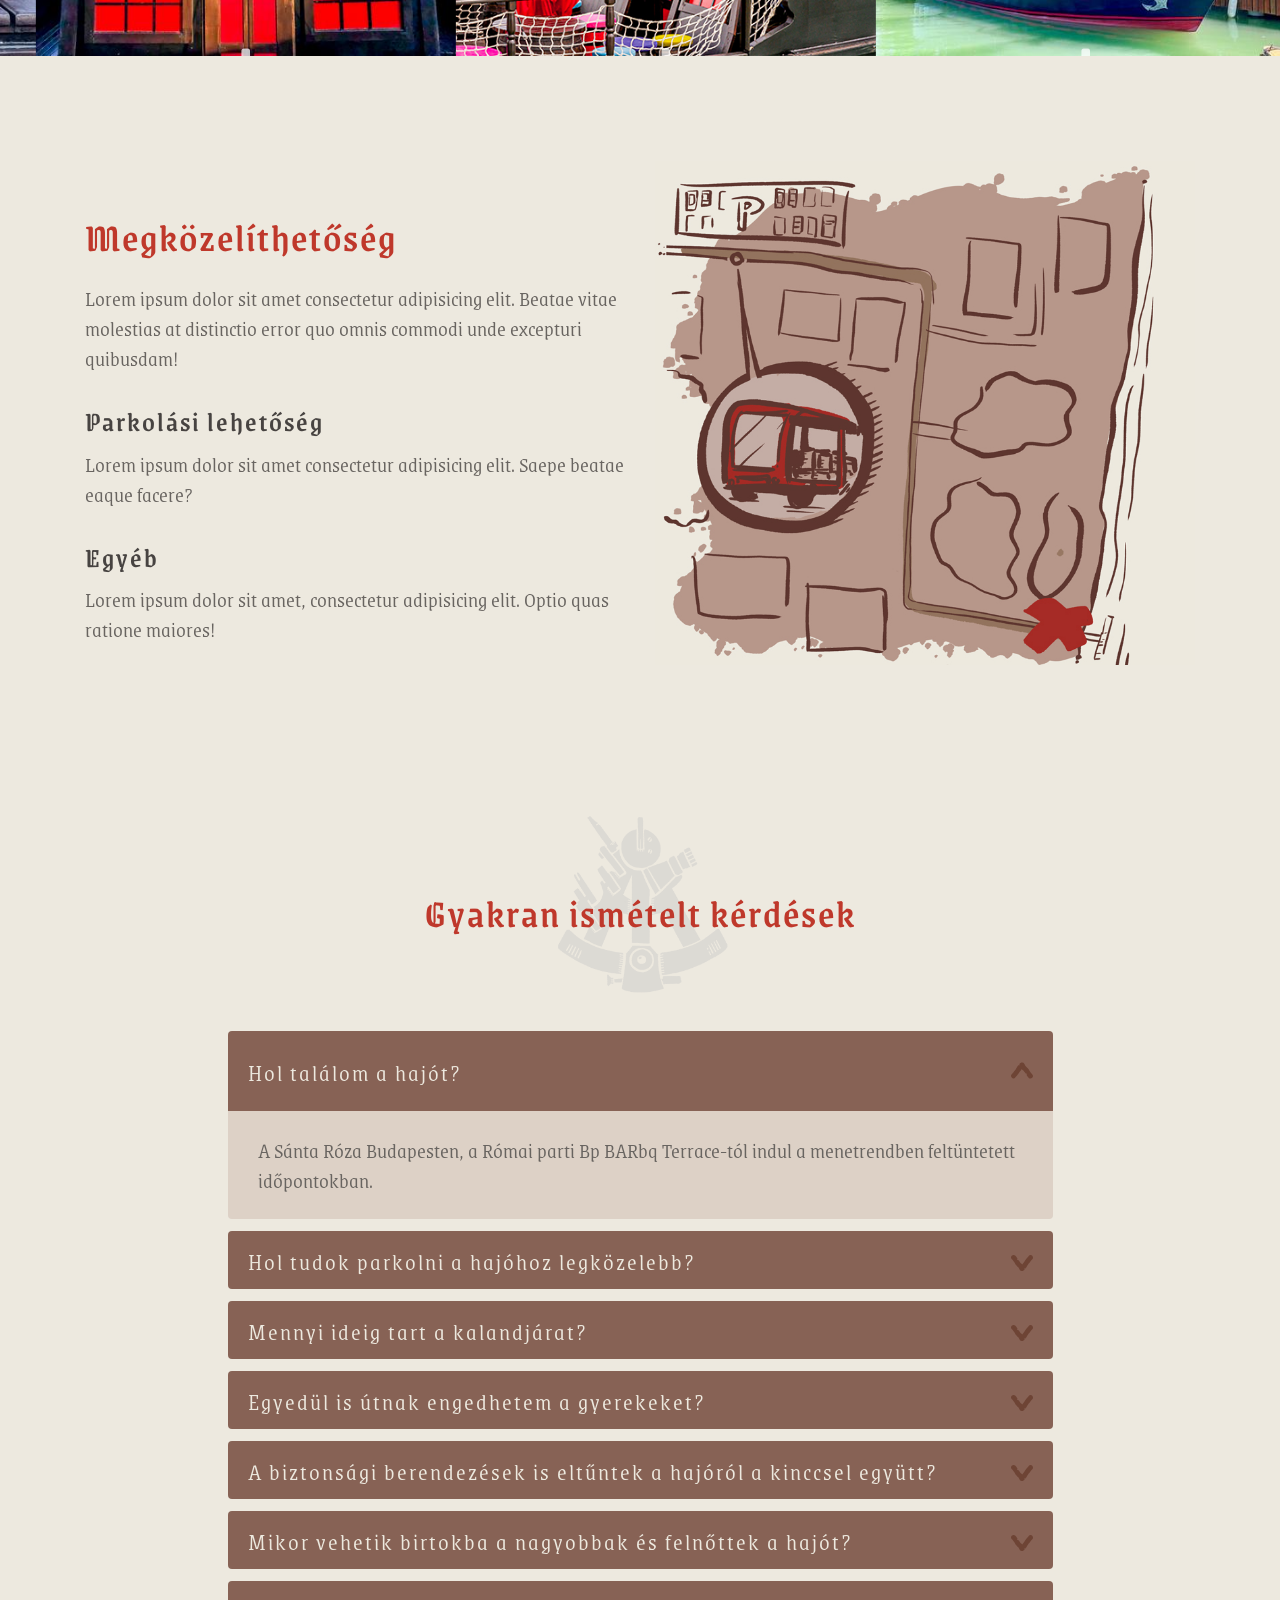
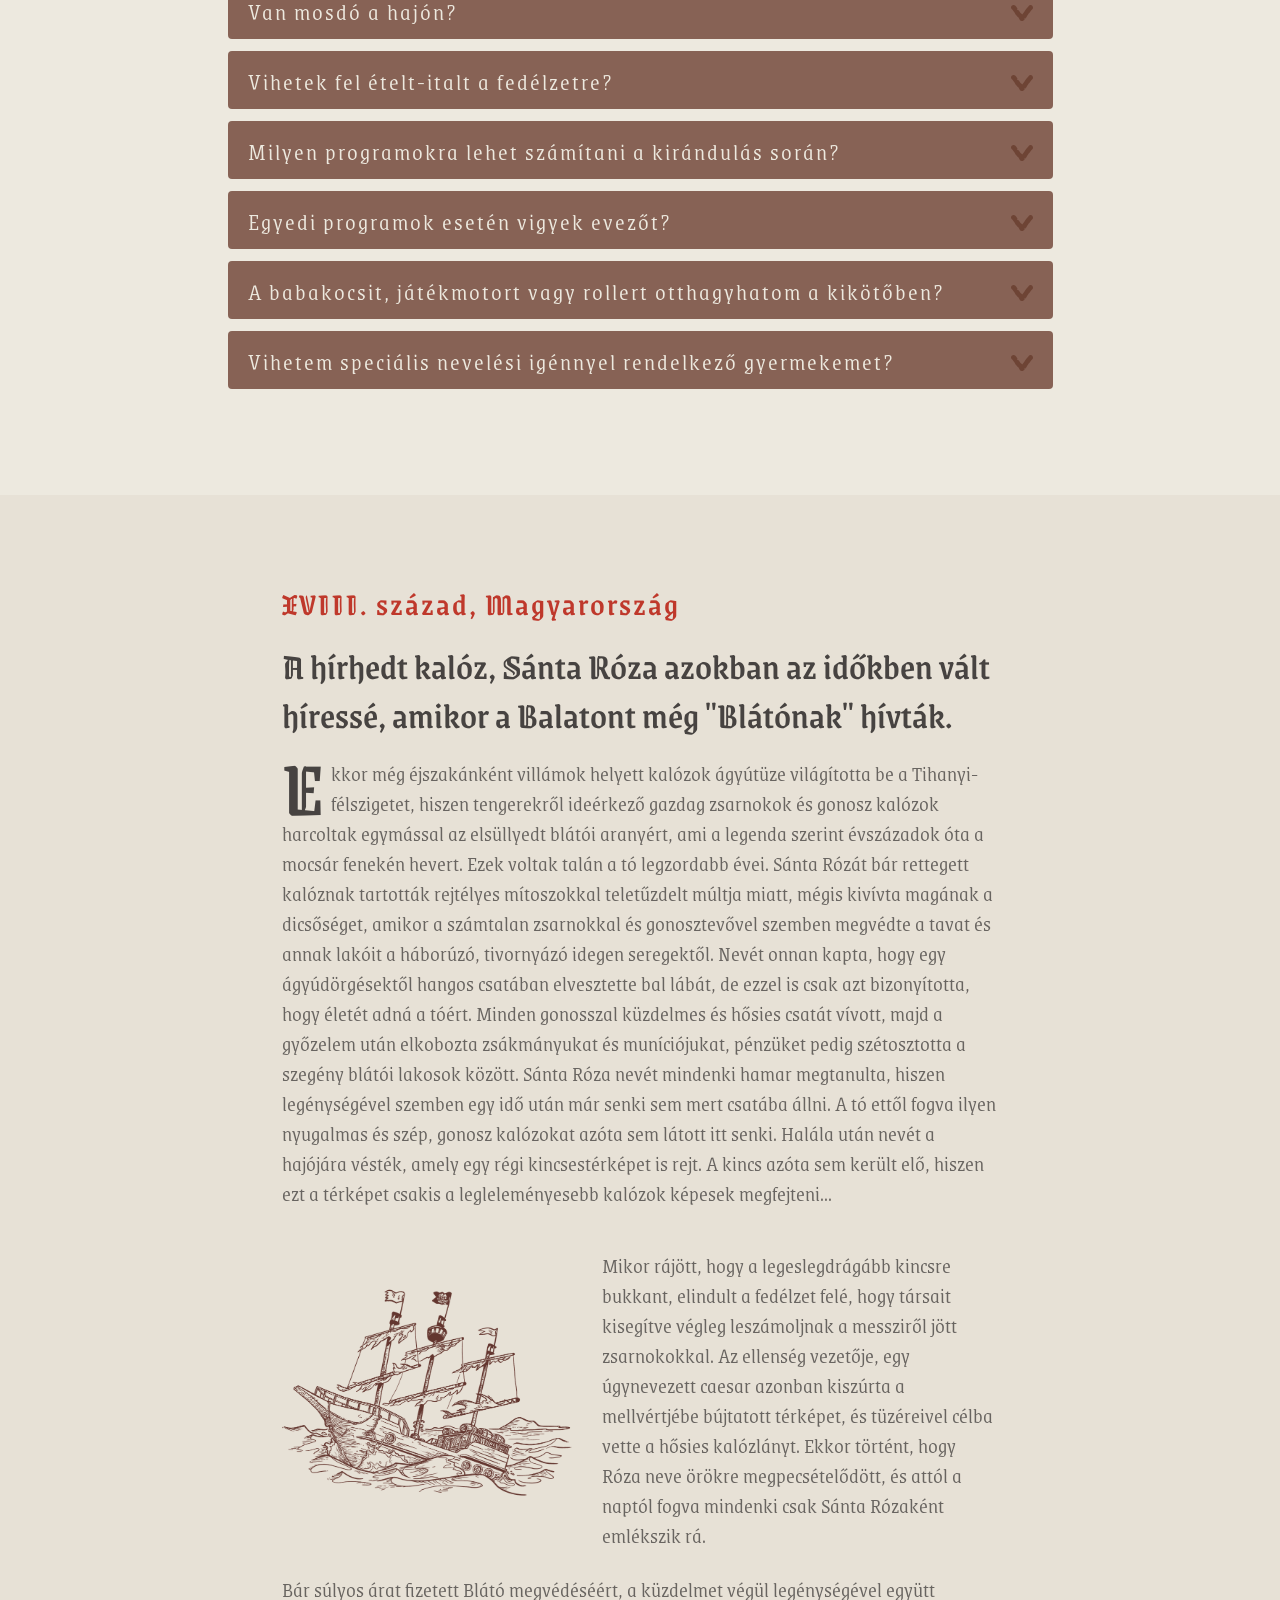
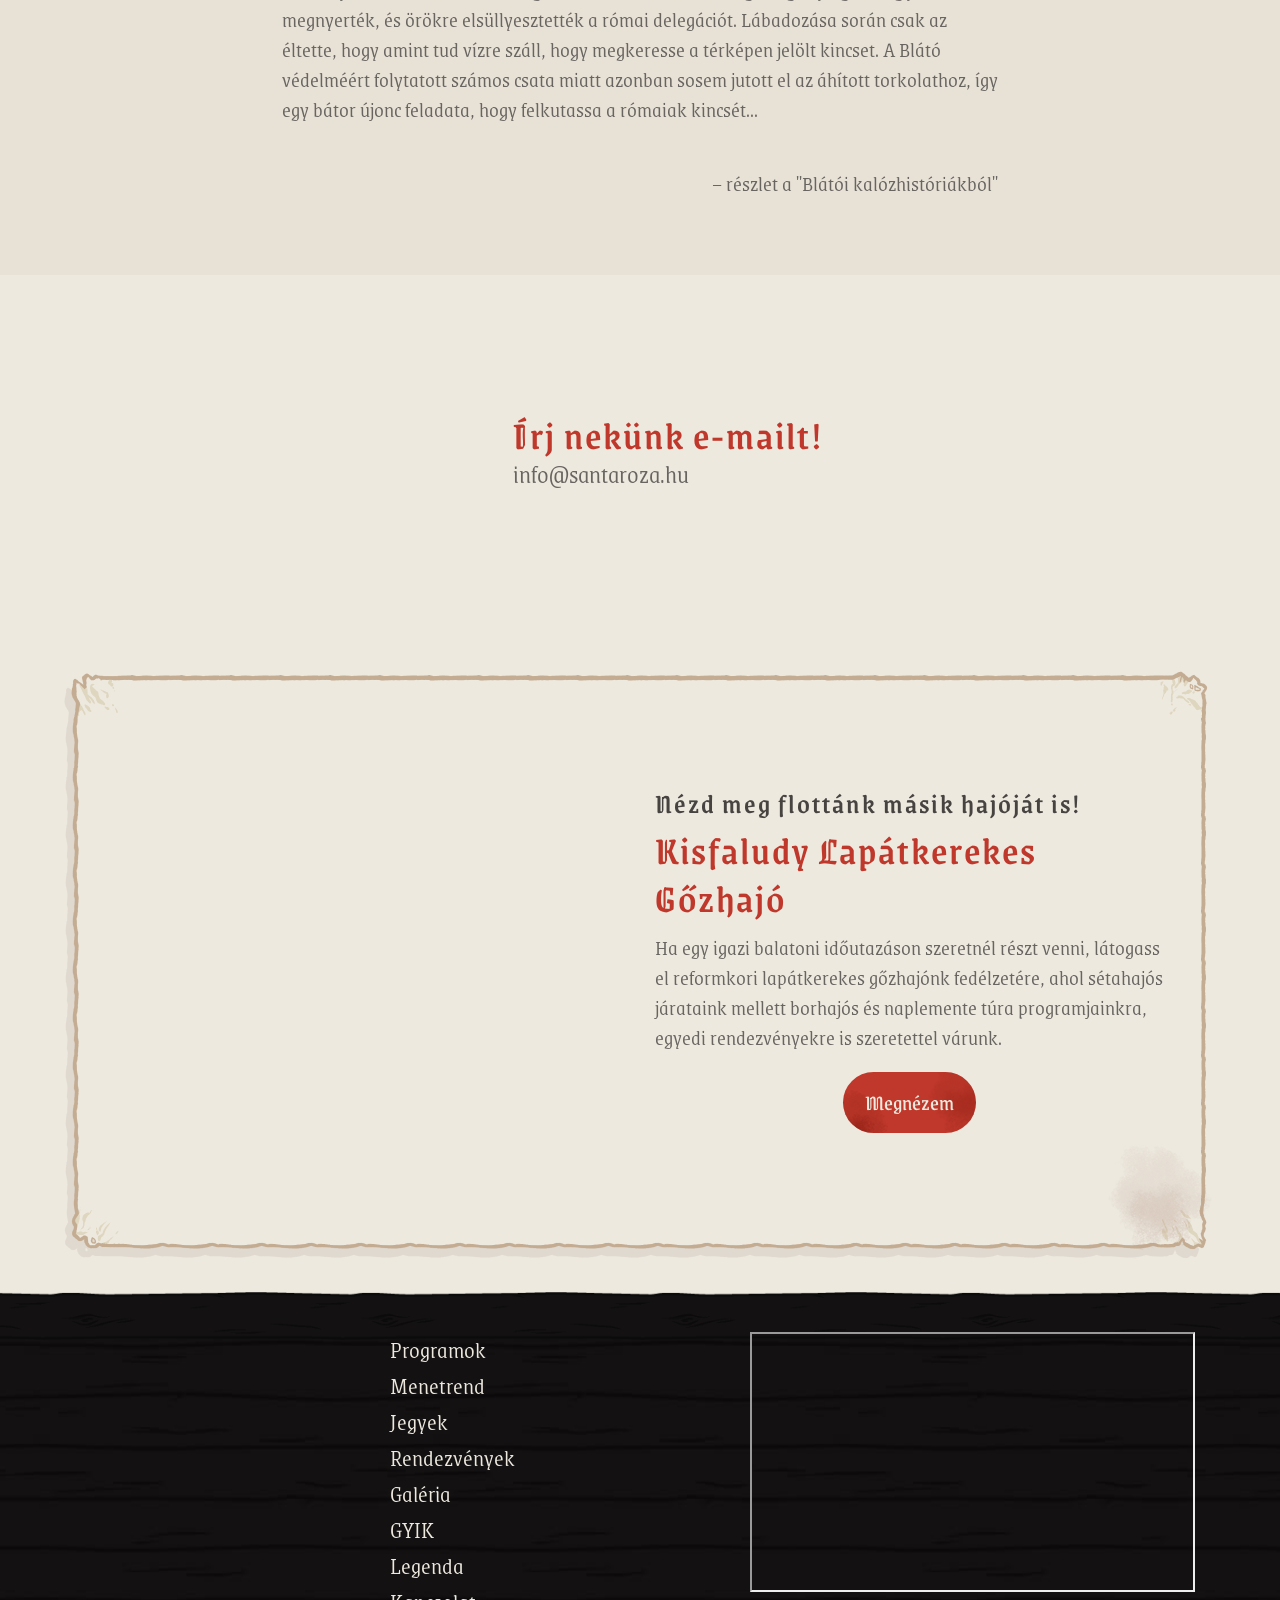
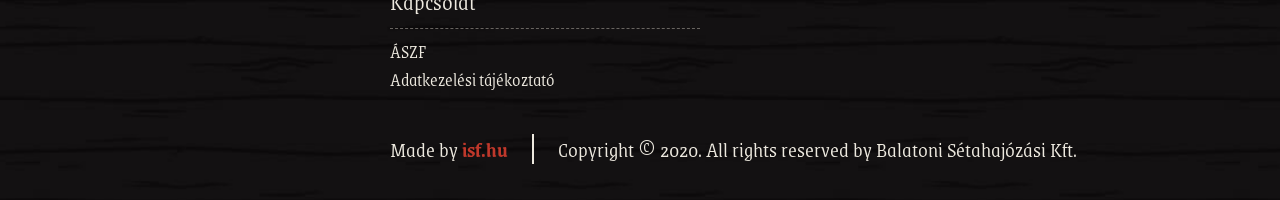
==== commit 67cad1c2: "added accessibility section" ====
--- a/index.html
+++ b/index.html
@@ -824,6 +824,43 @@
     </section>
     <!-- IMAGE GALLERY END -->
 
+    <!-- ACCESSIBILITY -->
+    <a id="megkozelites"></a>
+    <section id="accessibility">
+        <div class="container">
+            <div class="row justify-content-center align-items-center">               
+                <div class="col-lg-6">
+                    <div class="accessibility__txt-container content--text">
+
+                        <div class="par-1">
+                            <h1>Megközelíthetőség</h1>
+                            <p>Lorem ipsum dolor sit amet consectetur adipisicing elit. Beatae vitae molestias at distinctio error quo omnis commodi unde excepturi quibusdam!</p>
+    
+                        </div>
+
+                        <div class="par-1">
+                            <h3>Parkolási lehetőség</h3>
+                            <p>Lorem ipsum dolor sit amet consectetur adipisicing elit. Saepe beatae eaque facere?</p>
+                        </div>
+
+                        <div class="par-1">
+                            <h3>Egyéb</h3>
+                            <p>Lorem ipsum dolor sit amet, consectetur adipisicing elit. Optio quas ratione maiores!</p>
+                        </div>
+
+                      
+                    </div>
+                </div>
+                <div class="col-lg-6">
+                    <div class="accessibility__img-container">
+                        <img class="lazy" data-src="images/background-images/accessibility-01.jpg" alt="Megközelíthetőség">
+                    </div>
+                </div>
+            </div>
+        </div>
+    </section>
+    <!-- ACCESSIBILITY END -->
+
     <!--FAQ AREA STARTS-->
     <a id="gyik"></a>
     <section id="faq" class="bg-lighter texture-1 lazy" data-loader="bgLoader">
--- a/css/custom.min.css
+++ b/css/custom.min.css
@@ -1,2 +1,2 @@
-@font-face{font-family:"GrenzeGotisch";src:url(../fonts/GrenzeGotisch-VariableFont_wght.ttf) format("truetype")}@font-face{font-family:Grenze;font-weight:200;src:url(../fonts/Grenze-ExtraLight.ttf)}@font-face{font-family:Grenze;font-weight:normal;src:url(../fonts/Grenze-Light.ttf)}@font-face{font-family:Grenze;font-weight:bold;src:url(../fonts/Grenze-SemiBold.ttf)}@font-face{font-family:SegoeUI;src:url(../fonts/SegoeUI.eot);src:url(../fonts/SegoeUI.woff) format("woff"),url(../fonts/SegoeUI.woff2) format("woff2"),url(../fonts/SegoeUI.ttf) format("truetype"),url(../fonts/SegoeUI.svg) format("svg")}h1::-moz-selection,h2::-moz-selection,h3::-moz-selection,h4::-moz-selection,h5::-moz-selection,h6::-moz-selection,p::-moz-selection,strong::-moz-selection,b::-moz-selection,i::-moz-selection,span::-moz-selection,li::-moz-selection,sup::-moz-selection,div::-moz-selection,img::-moz-selection,iframe::-moz-selection,a::-moz-selection{color:#ede9df;background-color:#bf382b}h1::selection,h2::selection,h3::selection,h4::selection,h5::selection,h6::selection,p::selection,strong::selection,b::selection,i::selection,span::selection,li::selection,sup::selection,div::selection,img::selection,iframe::selection,a::selection{color:#ede9df;background-color:#bf382b}h1,h2,h3,h5{font-family:GrenzeGotisch;font-variation-settings:"wght" 500;letter-spacing:2px;color:#474341}p{font-family:Grenze;font-weight:normal;color:#686460;font-size:22px;line-height:30px}p a{color:white}p b{font-weight:bold}.section-title h1{font-family:GrenzeGotisch;color:#bf382b}.event-header h1,.event-header h2,.event-header h3{font-family:GrenzeGotisch;color:#474341}.custom-list{counter-reset:my-counter;list-style:none}.custom-list li{position:relative;margin-left:16px;padding:10px 0}.custom-list.list-dash li{margin-left:12px}.custom-list.list-dash li::before{content:"—";padding-right:12px}.custom-list.list-latin{margin-left:24px}.custom-list.list-latin li{counter-increment:my-counter;padding-left:12px}.custom-list.list-latin li::before{content:counter(my-counter, lower-latin) ")";position:absolute;font-family:GrenzeGotisch;font-size:32px;left:-25px;top:10px;padding:0;margin:0;line-height:100%;color:#474341}.custom-list.list-counter li::before{counter-increment:my-counter;content:counter(my-counter) ".";text-align:center;font-family:GrenzeGotisch;font-size:32px;position:absolute;left:-25px;top:10px;padding:0;margin:0;line-height:100%;color:#474341}.icon{background-repeat:no-repeat;background-position:center;background-size:contain}.icon.arrow{background-image:url(../images/icons/arrow-white.svg)}.icon.ship-surrender{background-image:url(../images/icons/icon-surrender.svg)}.icon.wheel-1-white{background-image:url(../images/icons/icon-wheel-1-white.svg)}.icon.boots{background-image:url(../images/icons/icon-boots-1-white.svg)}.icon.fishes{background-image:url(../images/icons/icon-fishes-1-white.svg)}.icon.jugs{background-image:url(../images/icons/icon-jugs.svg)}.icon.jug-white{background-image:url(../images/icons/icon-jug-1-white.svg)}.icon.jugs-mat{background-image:url(../images/icons/icon-jugs-01-mat.svg)}.icon.pirate-hat{background-image:url(../images/icons/icon-pirate-hat.svg)}.icon.pirate-kid{background-image:url(../images/icons/icon-baby.png)}.icon.treasure-chest{background-image:url(../images/icons/chest.png)}.icon.steering-wheel{background-image:url(../images/icons/steering-wheel-1.svg)}.icon.pirate-ship{background-image:url(../images/icons/pirate-ship-1.svg)}.icon.coin{background-image:url(../images/icons/icon-coin.svg)}.icon.coin-2{background-image:url(../images/icons/icon-coin-2.svg)}.icon.pirate-hook{background-image:url(../images/icons/icon-hook.svg)}.icon.pirate-hook-2{background-image:url(../images/icons/icon-hook-2.svg)}.icon.map{background-image:url(../images/icons/icon-map-2.svg)}.icon.swords{background-image:url(../images/icons/swords-1.svg)}.icon.compass{background-image:url(../images/icons/compass-1.svg)}.text-spacer-1{display:block;width:100%;height:65px;margin:24px 0;background-image:url(../images/background-images/text-spacer-01.png);background-size:contain;background-repeat:no-repeat;background-position:center}.btn{padding:21px 25px;border-radius:50px;font-weight:bold}[class*="btn--"]{position:relative;overflow:hidden;position:relative !important;background-color:#bf382b !important;display:inline-block;z-index:1}[class*="btn--"]:hover{-webkit-box-shadow:none !important;box-shadow:none !important}.btn--style1{padding:12px 16px !important;color:#ede9df !important;font-size:22px !important;font-family:GrenzeGotisch !important;font-weight:normal !important;text-transform:none !important;border:none !important;border-radius:50px !important}@media (min-width: 992px){.btn--style1{padding:14px 22px !important}}.btn--style1::before{content:"";display:block;position:absolute;height:80px;width:80px;bottom:-30px;left:-30px;background-image:url(../images/textures/dirt-01.png);background-position:center;background-size:cover;background-repeat:no-repeat;opacity:0.55;z-index:-1}.btn--style1::after{content:"";display:block;position:absolute;height:85px;width:85px;top:-20px;right:-30px;background-image:url(../images/textures/dirt-01.png);background-position:center;background-size:cover;background-repeat:no-repeat;opacity:0.35;z-index:-1}.btn--style2::before{content:"";display:block;position:absolute;height:160px;width:160px;top:65%;left:30%;-webkit-transform:translateY(-45%) translateX(-50%);transform:translateY(-45%) translateX(-50%);background-image:url(../images/textures/dirt-02.png);background-position:center;background-size:cover;background-repeat:no-repeat;opacity:0.55;z-index:-1}.btn--style3::before{content:"";display:block;position:absolute;height:160px;width:160px;top:65%;left:50%;-webkit-transform:translateY(-45%) translateX(-50%);transform:translateY(-45%) translateX(-50%);background-image:url(../images/textures/dirt-03.png);background-position:center;background-size:cover;background-repeat:no-repeat;opacity:0.55;z-index:-1}[class^="bg-"]{background:unset !important;position:relative;width:100%}.bg-light{background-color:#ede9df !important}.bg-darker{background-color:#e7e1d6 !important}.bg-wood--repeat{overflow:unset;background-image:url(../images/background-images/bckgrnd-wood-1.jpg) !important;background-position:center center !important;background-size:400px !important;background-repeat:repeat repeat !important;z-index:10}.bg-wood--repeat.top-bottom::before{content:"";position:absolute;top:-12px;height:65px;width:100%;display:block;background-image:url(../images/background-images/bg-wood-top-1.png);background-position:0;background-repeat:repeat-x;background-size:300px;z-index:0}.bg-wood--repeat.top-bottom::after{content:"";position:absolute;bottom:-25px;height:65px;width:100%;display:block;background-image:url(../images/background-images/bg-wood-top-1.png);background-position:top left;background-repeat:repeat-x;background-size:300px;z-index:0}.bg-wood--repeat.top::before{content:"";position:absolute;top:-12px;height:65px;width:100%;display:block;background-image:url(../images/background-images/bg-wood-top-1.png);background-position:0;background-repeat:repeat-x;background-size:300px;z-index:0}.bg-wood--repeat.bottom::before{content:"";position:absolute;bottom:-12px;height:65px;width:100%;display:block;background-image:url(../images/background-images/bg-wood-top-1.png);background-position:0;background-repeat:repeat-x;background-size:300px;z-index:0}.boxed{position:relative;background-color:transparent !important;overflow:visible}.boxed.boxed--paper{border-style:solid;border-width:1px;border-color:white;-o-border-image:url(../images/borders/paper-border-01.png) 100 100 round;border-image:url(../images/borders/paper-border-01.png) 100 100 round;border-image-width:50px;border-image-outset:15;-webkit-box-shadow:0 0 0 transparent;box-shadow:0 0 0 transparent;background-color:#e6dfd4 !important;-webkit-filter:drop-shadow(0px 9px 0 rgba(48,15,15,0.07));filter:drop-shadow(0px 9px 0 rgba(48,15,15,0.07))}@media (min-width: 1200px){.boxed.boxed--paper{-webkit-filter:drop-shadow(-7px 9px 0 rgba(48,15,15,0.07));filter:drop-shadow(-7px 9px 0 rgba(48,15,15,0.07))}}.boxed.boxed--paper-2{border-style:solid;border-width:1px;border-color:white;-o-border-image:url(../images/borders/paper-border-02.png) 100 100 round;border-image:url(../images/borders/paper-border-02.png) 100 100 round;border-image-width:50px;border-image-outset:15;-webkit-box-shadow:0 0 0 transparent;box-shadow:0 0 0 transparent;background-color:#ede9df !important;-webkit-filter:drop-shadow(0px 9px 0 rgba(48,15,15,0.07));filter:drop-shadow(0px 9px 0 rgba(48,15,15,0.07))}@media (min-width: 1200px){.boxed.boxed--paper-2{-webkit-filter:drop-shadow(-7px 9px 0 rgba(48,15,15,0.07));filter:drop-shadow(-7px 9px 0 rgba(48,15,15,0.07))}}.boxed.boxed--paper::before{width:100%;height:100%;position:absolute;display:block;top:25px;left:50%;-webkit-transform:translateX(-50%);transform:translateX(-50%);background-image:url(../images/background-images/shadow-1.svg);background-repeat:no-repeat;background-position:bottom left;background-size:cover;opacity:0.07;z-index:-30}@media (min-width: 992px){.boxed.boxed--paper::before{left:-25px;-webkit-transform:translateX(0);transform:translateX(0)}}.boxed::after{content:"";width:120px;height:120px;position:absolute;bottom:-20px;right:-25px;background-image:url(../images/textures/dirt-03.png);background-position:center;background-size:cover;background-repeat:no-repeat;opacity:0.35;z-index:1}body{background-color:#ede9df}.navbar{z-index:9999;padding-right:0;padding-left:0}.navbar.navbar-light .navbar-nav .nav-link{font-family:Grenze;font-size:22px;color:#ede9df}.navbar.nav-bg{background-color:transparent !important;-webkit-box-shadow:none;box-shadow:none}.navbar.nav-bg .navbar-brand .navbar__logo{display:block}.navbar>.rope-right{position:absolute;right:0;bottom:-65px;width:100px;height:100px;background-image:url(../images/items/Rope-Alt-1.png);background-position:center;background-repeat:no-repeat;background-size:contain;z-index:-1;-webkit-animation:swing 2s infinite;animation:swing 2s infinite;-webkit-animation-timing-function:ease-in-out;animation-timing-function:ease-in-out;-webkit-transform-origin:top center;transform-origin:top center}@media (min-width: 992px){.navbar>.rope-right{right:65px;width:145px;height:145px;bottom:-102px}}@-webkit-keyframes swing{0%{-webkit-transform:skewX(0deg);transform:skewX(0deg)}50%{-webkit-transform:skewX(3deg);transform:skewX(3deg)}100%{-webkit-transform:skewX(0deg);transform:skewX(0deg)}}@keyframes swing{0%{-webkit-transform:skewX(0deg);transform:skewX(0deg)}50%{-webkit-transform:skewX(3deg);transform:skewX(3deg)}100%{-webkit-transform:skewX(0deg);transform:skewX(0deg)}}.navbar .navbar__ropes-container{position:absolute;width:100%;height:100%;display:none;z-index:0}@media (min-width: 992px){.navbar .navbar__ropes-container{display:block}}.navbar .navbar__ropes-container::before{content:"";position:absolute;bottom:-12px;left:-300px;width:200px;height:200px;background-image:url(../images/items/Rope-01.png);background-position:center;background-repeat:no-repeat;background-size:contain;z-index:0;-webkit-transition:all .5s ease-in-out;transition:all .5s ease-in-out}@media (min-width: 1200px){.navbar .navbar__ropes-container::before{left:0}}.navbar .navbar__ropes-container::after{content:"";position:absolute;bottom:-14px;right:-300px;width:200px;height:200px;background-image:url(../images/items/Rope-02.png);background-position:center;background-repeat:no-repeat;background-size:contain;-webkit-transition:all .5s ease-in-out;transition:all .5s ease-in-out}@media (min-width: 1200px){.navbar .navbar__ropes-container::after{right:-20px}}@media (min-width: 1920px){.navbar .navbar__ropes-container::before{background-position:-12px}.navbar .navbar__ropes-container::after{background-position:65px}}.navbar .navbar-content{padding:12px 20px;z-index:10}@media (min-width: 992px){.navbar .navbar-content{padding:12px 160px;max-width:1600px}}.navbar .navbar-nav{-webkit-box-align:center;-ms-flex-align:center;align-items:center}.navbar .navbar-nav .nav-btn{height:unset;width:unset;background:none;border-radius:unset;line-height:unset}.navbar .navbar-brand{vertical-align:middle}.navbar .navbar-brand .navbar__logo{width:220px;height:auto}@media (min-width: 992px){.navbar .navbar-brand .navbar__logo{width:260px}}@media (min-width: 1200px){.navbar .navbar-brand .navbar__logo{width:300px}}.navbar .navbar-collapse.menu-main>ul{background-color:transparent}@media (min-width: 767px){.navbar .navbar-collapse.menu-main>ul{background-color:transparent}}section{overflow:hidden}section .section-title{margin:125px 0 100px 0;text-align:center;z-index:1}section .section-title h1{z-index:10;position:relative}section .section-title .header{z-index:0}section .header{width:100%;height:0;z-index:0}section .header::after{content:"";position:absolute;top:-95px;left:50%;-webkit-transform:translateX(-50%);transform:translateX(-50%);width:220px;height:220px;background-size:contain;background-position:center;background-repeat:no-repeat;opacity:0.45}section .header.header--dark::after{opacity:0.65}section .header.header--style-1::after{background-image:url(../images/background-images/heading-bckgrnd-01.png)}section .header.header--style-2::after{background-image:url(../images/background-images/heading-bckgrnd-02.png)}section .header.header--style-3::after{background-image:url(../images/background-images/heading-bckgrnd-03.png)}section .header.header--style-4::after{background-image:url(../images/background-images/heading-bckgrnd-04.png)}#banner{background:url(../images/480/sr-480-18.jpg);background-position:bottom center;background-size:cover;background-repeat:no-repeat;padding-bottom:0;position:relative}@media (min-width: 576px){#banner{background-image:url(../images/512/sr-512-18.jpg);background-position:bottom left}}@media (min-width: 767px){#banner{background-image:url(../images/1024/sr-1024-18.jpg)}}@media (min-width: 992px){#banner{background-image:url(../images/1200/sr-1200-18.jpg);height:100vh}}@media (min-width: 1200px){#banner{background-size:130%;background-position:0% 75%}}@media (min-width: 1680px){#banner{background-image:url(../images/1680/sr-1680-18.jpg)}}@media (min-width: 1920px){#banner{background-image:url(../images/1920/sr-1920-18.jpg)}}#banner .backtotop .backtotop__icon{position:relative;display:block;width:60px;height:60px;background:#bf382b;border:1px solid #bf382b;-webkit-transform:none;transform:none}#banner .backtotop .backtotop__icon::after{content:"";position:absolute;top:50%;left:50%;-webkit-transform:translateX(-50%) translateY(-50%);transform:translateX(-50%) translateY(-50%);width:100%;height:100%;max-height:46px;max-width:46px;background-image:url(../images/icons/compass-1.svg);background-position:center;background-repeat:no-repeat;background-size:contain}#banner .text-shadow{position:absolute;top:50%;left:50%;-webkit-transform:translateX(-50%) translateY(-50%);transform:translateX(-50%) translateY(-50%);width:1px;height:1px;-webkit-box-shadow:0 0 60px 60px rgba(26,20,20,0.65);box-shadow:0 0 60px 60px rgba(26,20,20,0.65);border-radius:100%}@media (min-width: 992px){#banner .text-shadow{-webkit-box-shadow:0 0 160px 160px rgba(26,20,20,0.65);box-shadow:0 0 160px 160px rgba(26,20,20,0.65)}}#banner .banner-content{position:relative;display:-webkit-box;display:-ms-flexbox;display:flex;-webkit-box-orient:vertical;-webkit-box-direction:normal;-ms-flex-direction:column;flex-direction:column;-webkit-box-pack:stretch;-ms-flex-pack:stretch;justify-content:stretch;height:100%;z-index:1;padding:65px 0;-webkit-filter:drop-shadow(0 0 50px rgba(0,0,0,0.65));filter:drop-shadow(0 0 50px rgba(0,0,0,0.65))}@media (min-width: 992px){#banner .banner-content{-webkit-box-orient:horizontal;-webkit-box-direction:normal;-ms-flex-direction:row;flex-direction:row;-ms-flex-wrap:nowrap;flex-wrap:nowrap;-webkit-box-pack:center;-ms-flex-pack:center;justify-content:center;-webkit-box-align:center;-ms-flex-align:center;align-items:center}}#banner .banner-content .banner__image-holder{position:relative;height:100%;min-height:260px;width:100%;margin-bottom:22px;-ms-flex-negative:2;flex-shrink:2}@media (min-width: 992px){#banner .banner-content .banner__image-holder{height:300px;width:300px}}#banner .banner-content .banner__image-holder::after{content:"";position:absolute;display:block;width:100%;height:100%;max-height:260px;top:50%;left:0;-webkit-transform:translateY(-50%);transform:translateY(-50%);background-image:url(../images/brand/sr-logo-banner-light.svg);background-repeat:no-repeat;background-position:center;background-size:contain}@media (min-width: 992px){#banner .banner-content .banner__image-holder::after{background-position:center;max-height:unset}}#banner .banner-content .banner__txt{-webkit-box-flex:1;-ms-flex-positive:1;flex-grow:1;text-align:center}@media (min-width: 992px){#banner .banner-content .banner__txt{max-width:735px;margin-left:20px;margin-top:-30px}}#banner .banner-content .banner__txt h1{font-family:GrenzeGotisch;font-variation-settings:"wght" 500;font-size:32px;line-height:115%;padding-bottom:16px;color:#ede9df;-webkit-filter:drop-shadow(0 0 20px rgba(0,0,0,0.65));filter:drop-shadow(0 0 20px rgba(0,0,0,0.65))}@media (min-width: 992px){#banner .banner-content .banner__txt h1{font-size:55px}}#banner .banner-content .banner__txt p{font-family:Grenze;font-weight:200;font-size:24px;color:#ede9df;-webkit-filter:drop-shadow(0 0 1px rgba(0,0,0,0.65));filter:drop-shadow(0 0 1px rgba(0,0,0,0.65))}#banner-2{position:relative;background-color:transparent !important;overflow:visible}#banner-2>.anchor-container{position:absolute;top:0;left:0;width:100%;height:100%}#banner-2>.anchor-container::before{content:none;position:absolute;right:0;top:-54px;width:170px;height:170px;background-image:url(../images/background-images/illustration-anchor-chains-01.png);background-repeat:no-repeat;background-position:center;background-size:contain;z-index:20}@media (min-width: 992px){#banner-2>.anchor-container::before{content:"";right:120px}}@media (min-width: 1200px){#banner-2>.anchor-container::before{right:200px}}@media (min-width: 1680px){#banner-2>.anchor-container::before{right:300px}}#banner-2>.anchor-container::after{content:none;position:absolute;top:-30px;left:-140px;width:280px;height:280px;background-image:url(../images/background-images/illustration-anchor-01.png);background-repeat:no-repeat;background-position:center;background-size:contain;z-index:20}@media (min-width: 767px){#banner-2>.anchor-container::after{left:0;content:""}}@media (min-width: 992px){#banner-2>.anchor-container::after{left:100px}}@media (min-width: 1680px){#banner-2>.anchor-container::after{left:360px}}#banner-2 .coun_time h2{font-family:GrenzeGotisch;font-variation-settings:"wght" 500;font-size:50px;color:#bf382b}#banner-2 .coun_time p{font-family:Grenze;font-weight:bold;font-size:24px;color:#ede9df}#banner-2 .coun_time .coming-data2{top:55px;left:8px}@media (min-width: 576px){#banner-2 .coun_time .coming-data2{left:50px;top:20px}}@media (min-width: 767px){#banner-2 .coun_time .coming-data2{left:50px;top:20px}#banner-2 .coun_time #second ~ .coming-data2{left:50px;top:25px}#banner-2 .coun_time #month ~ .coming-data2{left:55px;top:15px}}@media (min-width: 992px){#banner-2 .coun_time .coming-data2{left:60px;top:6px}#banner-2 .coun_time #second ~ .coming-data2{left:50px;top:15px}#banner-2 .coun_time #month ~ .coming-data2{left:55px;top:5px}}#banner-2 .banner-2__aside-text{color:#ede9df;padding-top:32px}@media (min-width: 576px){#banner-2 .banner-2__aside-text{padding-top:12px}}@media (min-width: 767px){#banner-2 .banner-2__aside-text{padding-top:10px}}@media (min-width: 1200px){#banner-2 .banner-2__container{padding:0;position:relative}}#event{padding:80px 0 0 0}@media (min-width: 992px){#event{padding:90px 0 40px 0;margin-top:140px}}#event .event__item:not(:first-of-type){margin-top:20px}@media (min-width: 992px){#event .event__item:not(:first-of-type){margin-top:unset}}#event .event__item h3{font-family:GrenzeGotisch}#event .event-header{display:-webkit-box;display:-ms-flexbox;display:flex;-webkit-box-pack:center;-ms-flex-pack:center;justify-content:center;-webkit-box-align:center;-ms-flex-align:center;align-items:center;margin:42px 0}@media (min-width: 992px){#event .event-header{margin:0}}#event .event-header h3{color:#bf382b}#event .event-header p{font-family:Grenze;font-size:22px;color:#686460;padding:0 0 24px 0}@media (min-width: 992px){#event .about-item{-webkit-box-ordinal-group:unset;-ms-flex-order:unset;order:unset;padding-bottom:90px}}#event .about-item h3{font-size:30px;padding-right:40px;color:#474341;padding-bottom:12px}#event .about-item p{font-family:Grenze;font-weight:normal;font-size:22px;line-height:140%}@media (min-width: 992px){#event .about-item{height:100%}#event .about-item:first-of-type{margin-right:20px}#event .about-item:last-of-type{margin-left:20px}}#event .about-item .about-item__icon{width:60px;height:60px;top:unset;bottom:0;right:8px;z-index:1}@media (min-width: 992px){#event .about-item .about-item__icon{width:80px;height:80px}}@media (min-width: 1200px){#event .about-item .about-item__icon{width:100px;height:100px}}#counter{padding:65px 0 20px 0;position:relative}@media (min-width: 992px){#counter{position:relative}#counter .count-item{background-color:rgba(255,255,255,0.65)}}#counter::after{content:none;position:absolute;display:block;left:0;top:-65px;height:400px;width:400px;background-image:url(../images/background-images/bg-booty-mobile.jpg);background-position:-150px;background-repeat:no-repeat;background-size:contain;opacity:0.65;z-index:-1}@media (min-width: 767px){#counter::after{background-image:url(../images/background-images/bg-booty.jpg)}}@media (min-width: 992px){#counter::after{width:650px;left:-100px;top:0}}@media (min-width: 1200px){#counter::after{width:800px;left:-300px;background-position:right}}@media (min-width: 992px){#counter .counter__container{margin-top:80px}}@media (min-width: 1200px){#counter .counter__container{margin-top:60px}}#counter .counter-txt h3{font-family:GrenzeGotisch;color:#474341;vertical-align:middle}#counter .counter-txt p{font-family:Grenze;font-size:22px;color:#89847f;margin-top:-6px}#counter .counter-txt .icon{vertical-align:middle;height:42px;width:42px;display:inline-block;margin-right:6px}@media (min-width: 1200px){#counter .counter-txt .icon{height:50px;width:50px}#counter .counter-txt .icon.ship-surrender{height:60px;width:60px;margin-top:-12px}}#counter .counter-txt span{font-family:GrenzeGotisch;font-size:50px;vertical-align:middle;color:#bf382b}#brand .brand__image-holder{width:100%;height:100%;overflow:hidden}#brand .brand__image-holder>img{height:auto;width:100%;-o-object-fit:cover;object-fit:cover}#schedule-prices{position:relative}#schedule-prices .schedule-prices__bg{position:absolute;top:135px;left:0;width:100%;height:100%;display:none;opacity:0.85;overflow:hidden}@media (min-width: 992px){#schedule-prices .schedule-prices__bg{display:block}}#schedule-prices .schedule-prices__bg>.bg__ship{position:absolute;display:block;width:650px;height:650px;top:40%;left:0;-webkit-transform:translateY(-50%);transform:translateY(-50%);background-size:contain;background-repeat:no-repeat;background-position:left;z-index:2}#schedule-prices .schedule-prices__bg>.bg__left{position:absolute;display:block;width:400px;height:400px;top:37%;left:0;-webkit-transform:translateY(-50%);transform:translateY(-50%);background-size:contain;background-repeat:no-repeat;background-position:right;z-index:1}@media (min-width: 1200px){#schedule-prices .schedule-prices__bg>.bg__left{width:650px;height:650px}}#schedule-prices .schedule-prices__bg>.bg__right{position:absolute;display:block;width:400px;height:400px;top:37%;right:0;-webkit-transform:translateY(-50%);transform:translateY(-50%);background-size:contain;background-repeat:no-repeat;background-position:right;z-index:1}@media (min-width: 1200px){#schedule-prices .schedule-prices__bg>.bg__right{width:700px;height:700px}}#schedule-prices .schedule-prices__bg>.bg__fog{position:absolute;display:block;width:100%;height:650px;top:200px;left:-400px;background-size:auto;background-repeat:repeat-x;background-position:center;z-index:0;opacity:1}#schedule-prices .schedule-prices__bg>.bg__mountains{position:absolute;display:block;width:100%;height:65px;top:40%;right:0;-webkit-transform:translateY(-50%);transform:translateY(-50%);background-size:contain;background-repeat:repeat-x;background-position:center;z-index:0;opacity:0.45}#schedule{padding:0;background:transparent}#schedule .section-title{margin-bottom:80px}@media (min-width: 992px){#schedule .section-title{margin-top:110px;margin-bottom:45px}}#schedule .schedule__table-container{height:auto}#schedule .schedule__table-container .schedule__item{width:100%;position:relative;display:block}@media (min-width: 992px){#schedule .schedule__table-container .schedule__item{margin-top:40px}}#schedule .schedule__table-container .schedule__item .schedule__item-bckgrnd{position:absolute;top:50%;left:50%;-webkit-transform:translateX(-50%) translateY(-50%);transform:translateX(-50%) translateY(-50%);width:100%}#schedule .schedule__table-container .schedule__item .schedule__item-container{display:-webkit-box;display:-ms-flexbox;display:flex;-webkit-box-orient:vertical;-webkit-box-direction:normal;-ms-flex-direction:column;flex-direction:column;padding:32px 25px 25px 25px}@media (min-width: 992px){#schedule .schedule__table-container .schedule__item .schedule__item-container{padding:20px 25px 22px 25px;-webkit-box-orient:horizontal;-webkit-box-direction:normal;-ms-flex-direction:row;flex-direction:row;-webkit-box-align:center;-ms-flex-align:center;align-items:center}}#schedule .schedule__table-container .schedule__item .schedule__item-container .schedule__item-text{width:100%;text-align:center;color:#686460}#schedule .schedule__table-container .schedule__item .schedule__item-container .schedule__item-text .schedule__item-header{text-align:center;margin-bottom:20px}@media (min-width: 992px){#schedule .schedule__table-container .schedule__item .schedule__item-container .schedule__item-text .schedule__item-header{margin-bottom:12px;text-align:left}}#schedule .schedule__table-container .schedule__item .schedule__item-container .schedule__item-text .schedule__item-header .schedule__item-header-container{display:-webkit-box;display:-ms-flexbox;display:flex;-webkit-box-pack:start;-ms-flex-pack:start;justify-content:flex-start;-webkit-box-orient:vertical;-webkit-box-direction:normal;-ms-flex-direction:column;flex-direction:column;-webkit-box-align:center;-ms-flex-align:center;align-items:center}@media (min-width: 992px){#schedule .schedule__table-container .schedule__item .schedule__item-container .schedule__item-text .schedule__item-header .schedule__item-header-container{-webkit-box-orient:horizontal;-webkit-box-direction:normal;-ms-flex-direction:row;flex-direction:row}}#schedule .schedule__table-container .schedule__item .schedule__item-container .schedule__item-text .schedule__item-header .schedule__item-header-container .schedule__item-header-txt{vertical-align:middle;display:inline-block;padding-left:16px}#schedule .schedule__table-container .schedule__item .schedule__item-container .schedule__item-text .schedule__item-header .schedule__item-header-container .schedule__item-header-txt h3{display:inline-block;vertical-align:middle;padding-top:5px;font-size:20px}@media (min-width: 992px){#schedule .schedule__table-container .schedule__item .schedule__item-container .schedule__item-text .schedule__item-header .schedule__item-header-container .schedule__item-header-txt h3{font-size:28px}}#schedule .schedule__table-container .schedule__item .schedule__item-container .schedule__item-text .schedule__item-header .schedule__item-header-container .schedule__item-header-txt p{font-size:22px;color:#89847f}#schedule .schedule__table-container .schedule__item .schedule__item-container .schedule__item-text .schedule__item-header .schedule__item-header-container .schedule__item-img{height:70px;width:70px;display:inline-block;vertical-align:middle;background-image:url(../images/icons/icon-pirate-hat.svg);background-size:contain;background-repeat:no-repeat;background-position:center}@media (min-width: 992px){#schedule .schedule__table-container .schedule__item .schedule__item-container .schedule__item-text .schedule__item-header .schedule__item-header-container .schedule__item-img{height:80px;width:80px}}@media (min-width: 1200px){#schedule .schedule__table-container .schedule__item .schedule__item-container .schedule__item-text .schedule__item-header .schedule__item-header-container .schedule__item-img{height:100px;width:100px}}#schedule .schedule__table-container .schedule__item .schedule__item-container .schedule__item-text .schedule__timetable-block{padding-top:20px;position:relative;display:-webkit-box;display:-ms-flexbox;display:flex;-webkit-box-orient:vertical;-webkit-box-direction:normal;-ms-flex-direction:column;flex-direction:column}#schedule .schedule__table-container .schedule__item .schedule__item-container .schedule__item-text .schedule__timetable-block:not(:last-of-type){padding-bottom:20px}#schedule .schedule__table-container .schedule__item .schedule__item-container .schedule__item-text .schedule__timetable-block::before{content:"";position:absolute;top:0;left:0;width:100%;border-top:2px solid #b7978a}@media (min-width: 992px){#schedule .schedule__table-container .schedule__item .schedule__item-container .schedule__item-text .schedule__timetable-block{display:-webkit-box;display:-ms-flexbox;display:flex;-webkit-box-orient:horizontal;-webkit-box-direction:normal;-ms-flex-direction:row;flex-direction:row;-webkit-box-pack:stretch;-ms-flex-pack:stretch;justify-content:stretch}}#schedule .schedule__table-container .schedule__item .schedule__item-container .schedule__item-text .schedule__timetable-block .schedule__timetable-period{display:block;font-family:Grenze;font-weight:bold;font-size:20px;white-space:nowrap;padding:16px 10px;line-height:100%;color:#686460;background-color:rgba(183,151,138,0.25);border:unset}@media (min-width: 992px){#schedule .schedule__table-container .schedule__item .schedule__item-container .schedule__item-text .schedule__timetable-block .schedule__timetable-period{display:-webkit-box;display:-ms-flexbox;display:flex;-webkit-box-pack:center;-ms-flex-pack:center;justify-content:center;-webkit-box-align:center;-ms-flex-align:center;align-items:center;-ms-flex-item-align:stretch;align-self:stretch;width:300px}}#schedule .schedule__table-container .schedule__item .schedule__item-container .schedule__item-text .schedule__timetable-block .schedule__timetable-period>h3{display:block;font-family:Grenze;font-size:22px;font-weight:bold}#schedule .schedule__table-container .schedule__item .schedule__item-container .schedule__item-text .schedule__timetable-block .schedule__timetable-rows{height:100%;width:100%}@media (min-width: 992px){#schedule .schedule__table-container .schedule__item .schedule__item-container .schedule__item-text .schedule__timetable-block .schedule__timetable-rows{display:-webkit-box;display:-ms-flexbox;display:flex;-ms-flex-wrap:wrap;flex-wrap:wrap;padding:0 40px}}#schedule .schedule__table-container .schedule__item .schedule__item-container .schedule__item-text .schedule__timetable-block .schedule__timetable-rows .schedule__timetable{width:100%;height:100%;list-style-type:none;display:-webkit-box;display:-ms-flexbox;display:flex;-webkit-box-orient:horizontal;-webkit-box-direction:normal;-ms-flex-direction:row;flex-direction:row;-ms-flex-wrap:wrap;flex-wrap:wrap;-webkit-box-pack:justify;-ms-flex-pack:justify;justify-content:space-between;-webkit-box-align:center;-ms-flex-align:center;align-items:center;position:relative}@media (min-width: 992px){#schedule .schedule__table-container .schedule__item .schedule__item-container .schedule__item-text .schedule__timetable-block .schedule__timetable-rows .schedule__timetable{height:100%}#schedule .schedule__table-container .schedule__item .schedule__item-container .schedule__item-text .schedule__timetable-block .schedule__timetable-rows .schedule__timetable:not(:first-of-type){border-top:1px solid #b7978a}}#schedule .schedule__table-container .schedule__item .schedule__item-container .schedule__item-text .schedule__timetable-block .schedule__timetable-rows .schedule__timetable>li{line-height:32px;font-family:GrenzeGotisch;font-size:32px;font-weight:bold;color:#bf382b;text-align:center;position:relative;height:100%;width:100%;display:block;padding-top:12px}@media (min-width: 992px){#schedule .schedule__table-container .schedule__item .schedule__item-container .schedule__item-text .schedule__timetable-block .schedule__timetable-rows .schedule__timetable>li{width:33.333%;padding:12px 0}#schedule .schedule__table-container .schedule__item .schedule__item-container .schedule__item-text .schedule__timetable-block .schedule__timetable-rows .schedule__timetable>li:not(.schedule__timetable-period):not(:first-of-type){border-left:1px solid #b7978a}}#schedule .schedule__table-container .btn{display:block;margin:20px auto 0;width:-webkit-min-content;width:-moz-min-content;width:min-content}#schedule .schedule__table-container .schedule__addendum{padding-top:22px;text-align:center}#schedule .schedule__table-container .schedule__addendum ul>li{font-family:Grenze;font-size:22px}#schedule .schedule__table-container .schedule__addendum ul>li::before{content:"⋆";font-size:32px;color:#bf382b;padding-right:2px}#schedule .nav.nav-pills .nav-link{position:relative;overflow:hidden;color:#686460;background-color:#ede9df;-webkit-box-shadow:0 0 16px 0 rgba(48,15,15,0.25);box-shadow:0 0 16px 0 rgba(48,15,15,0.25)}#schedule .nav.nav-pills .nav-link::before{content:"";display:block;position:absolute;height:160px;width:160px;top:35%;left:30%;-webkit-transform:translateY(-45%);transform:translateY(-45%);background-image:url(../images/textures/dirt-03.png);background-position:center;background-size:cover;background-repeat:no-repeat;opacity:0.3;z-index:0}#schedule .nav.nav-pills .nav-link.active{background-color:#bf382b;color:#ede9df;position:relative}#schedule .nav.nav-pills .nav-link.active::before{content:"";display:block;position:absolute;height:160px;width:160px;top:65%;left:30%;-webkit-transform:translateY(-45%) translateX(-50%);transform:translateY(-45%) translateX(-50%);background-image:url(../images/textures/dirt-02.png);background-position:center;background-size:cover;background-repeat:no-repeat;opacity:0.55;z-index:0}#schedule .schedule-pa{padding-top:25px}#schedule .scrollarea{overflow:visible !important;cursor:default !important;max-height:unset;-ms-touch-action:auto !important;touch-action:auto !important}#schedule .scrollarea .schedule-item h3{color:#474341}#schedule .scrollarea .schedule-item h3::after{background-color:#d69a90}#schedule .scrollarea .schedule-item span{color:#686460}#schedule .scrollarea .schedule-item .timer{background-color:transparent}#schedule .scrollarea .schedule-item .se-btn a{background-color:#bf382b}#price{position:relative;overflow:hidden;background:transparent;padding:0 0 65px 0}@media (min-width: 992px){#price{margin-top:170px;margin-bottom:55px}}#price .section-title{margin-top:145px;margin-bottom:65px}@media (min-width: 992px){#price .section-title{margin-top:145px;margin-bottom:120px}}#price .price-pa{padding:0}#price::before{content:"";position:absolute;top:-50px;left:-100px;width:100%;height:100%;background-position:left;background-repeat:no-repeat;background-size:contain;opacity:0.15;-webkit-filter:grayscale(1);filter:grayscale(1)}@media (min-width: 992px){#price .price-item__container{padding:0 12px;height:100%}}#price .price-item__container .price-item{display:-webkit-box;display:-ms-flexbox;display:flex;-webkit-box-orient:vertical;-webkit-box-direction:normal;-ms-flex-direction:column;flex-direction:column;-webkit-box-pack:justify;-ms-flex-pack:justify;justify-content:space-between;z-index:1}@media (min-width: 992px){#price .price-item__container .price-item{height:100%}}#price .price-item__container .price-item .price-item__text-container{margin-bottom:12px}#price .price-item__container .price-item .price-item__text-container>h3{font-size:36px}#price .price-item__container .price-item .price-item__text-container>.cl{font-family:GrenzeGotisch;font-size:20px}#price .price-item__container .price-item .price-item__text-container .price-tag>span{display:inline-block;font-family:GrenzeGotisch;font-size:50px;color:#bf382b;vertical-align:middle}#price .price-item__container .price-item .price-item__text-container .price-tag>span>p{display:inline-block;vertical-align:middle}#price .price-item__container .price-item .price-item__text-container h3{color:#474341;letter-spacing:2px;font-family:GrenzeGotisch}#price .price-item__container .price-item .price-item__text-container .gap-p p,#price .price-item__container .price-item .price-item__text-container .gap-p i{color:#686460;font-size:20px}#price .price-item__container .price-item .price-item__text-container .gap-p p{font-size:22px;font-family:Grenze}#price .price-item__container .price-item .price-item__text-container .price-btn>a>i{display:inline-block;background-color:#bf382b;background-size:26px 26px;background-repeat:no-repeat;background-position:56% 50%;-webkit-transform:rotate(90deg);transform:rotate(90deg);border-color:#bf382b}#price .price-item__container .price__img-holder{justify-self:flex-end;-ms-flex-item-align:center;-ms-grid-row-align:center;align-self:center;text-align:center}#price .price-item__container .price__img-holder>img{display:inline-block;width:auto;height:180px;text-align:center;padding:0}#route-section{padding:60px 0}@media (min-width: 992px){#route-section{padding:0 0 90px 0}}#route-section .route-section__heading{padding-bottom:60px}@media (min-width: 992px){#route-section .route-section__heading .section-title{margin:165px 0 65px 0}}#route-section .route-section__item{position:relative}#route-section .route-section__item .route-section__img-container{-webkit-box-ordinal-group:3;-ms-flex-order:2;order:2;text-align:center}@media (min-width: 992px){#route-section .route-section__item .route-section__img-container{-webkit-box-ordinal-group:unset;-ms-flex-order:unset;order:unset}}#route-section .route-section__item .route-section__img-container .route-section__img{max-height:360px}@media (min-width: 767px){#route-section .route-section__item .route-section__img-container .route-section__img{max-height:480px}}@media (min-width: 992px){#route-section .route-section__item .route-section__img-container .route-section__img{max-height:600px}}#route-section .route-section__item .route-section__text{-webkit-box-ordinal-group:2;-ms-flex-order:1;order:1;padding-bottom:20px}@media (min-width: 992px){#route-section .route-section__item .route-section__text{-webkit-box-ordinal-group:unset;-ms-flex-order:unset;order:unset;padding-bottom:initial}}#route-section .route-section__item .route-section__text>h3{padding-bottom:10px}#route-section .route-section__connection{position:relative;width:100%;height:60px;overflow:visible}@media (min-width: 992px){#route-section .route-section__connection{height:200px}}#route-section .route-section__connection::after{content:none;position:absolute;display:block;top:50%;left:50%;-webkit-transform:translateX(-50%) translateY(-50%) rotate(10deg);transform:translateX(-50%) translateY(-50%) rotate(10deg);width:100%;height:100%;background-image:url(../images/background-images/dotted-line-01.png);background-position:center;background-size:contain;background-repeat:no-repeat}@media (min-width: 992px){#route-section .route-section__connection::after{content:"";height:360px;-webkit-transform:translateX(-50%) translateY(-50%) rotate(0);transform:translateX(-50%) translateY(-50%) rotate(0)}}@media (min-width: 1200px){#route-section .route-section__connection::after{height:400px}}#route-section .route-section__connection.alt::after{top:0;left:0;-webkit-transform:scaleX(-1) rotate(20deg);transform:scaleX(-1) rotate(20deg)}@media (min-width: 992px){#route-section .route-section__connection.alt::after{top:-40px;-webkit-transform:scaleX(-1) rotate(0);transform:scaleX(-1) rotate(0)}}#organize{position:relative;overflow:hidden;background:none;background-image:url(../images/custom-events-01-480.jpg);background-repeat:no-repeat;background-size:cover}@media (min-width: 767px){#organize{background-image:url(../images/custom-events-01-768.jpg)}}@media (min-width: 1200px){#organize{background-image:url(../images/custom-events-01-1024.jpg)}}@media (min-width: 1680px){#organize{background-image:url(../images/custom-events-01-1680.jpg)}}@media (min-width: 1920px){#organize{background-image:url(../images/custom-events-01-1920.jpg)}}#organize::after{opacity:0.9;background-color:#300f0f}#organize .text-shadow{height:1px;width:1px;position:absolute;top:50%;left:50%;-webkit-transform:translateY(-50%) translateX(-50%);transform:translateY(-50%) translateX(-50%);border-radius:100%;-webkit-box-shadow:0 0 160px 200px #300f0f;box-shadow:0 0 160px 200px #300f0f;z-index:-1}#organize .organize-text .head-span{font-family:GrenzeGotisch;font-size:32px;color:#bf382b;text-shadow:0px 0px 6px rgba(0,0,0,0.8)}#organize .organize-text h3{font-family:GrenzeGotisch;font-size:50px;text-transform:none}#organize .organize-text h3::after{background:#bf382b;opacity:0.35}#organize .organize-text p{font-family:Grenze;font-weight:200;font-size:24px;color:#ede9df;padding:9px 0 40px}@media (min-width: 992px){#organize .organize-text p{padding:9px 120px 40px}}#organize .organize-text a{background-color:#bf382b;-webkit-box-shadow:0px 4px 19px 0px #bf382b;box-shadow:0px 4px 19px 0px #bf382b}#organize_2 .org-item::after{content:none}@media (min-width: 992px){#organize_2 .org-item::after{content:"";background:#bf382b}}#organize_2 .org-item h3,#organize_2 .org-item p{color:#ede9df}#organize_2 .org-item h3{font-family:GrenzeGotisch;font-size:26px}#organize_2 .org-item p{font-family:Grenze;font-weight:200;font-size:22px}#organize_2 .org-item i{background-color:#bf382b;display:inline-block;background-size:36px 36px;background-repeat:no-repeat;background-position:center}#organize_2 .org-item i.icon.fishes{background-position:40% 50%}#gallery{background:none;background-size:cover;background-position:center;background-image:url(../images/480/sr-480-12.jpg);opacity:1;-webkit-transition:opacity .3s ease-in-out;transition:opacity .3s ease-in-out}@media (min-width: 767px){#gallery{background-image:url(../images/768/sr-768-12.jpg)}}@media (min-width: 992px){#gallery{background-image:url(../images/992/sr-992-12.jpg)}}@media (min-width: 1200px){#gallery{background-image:url(../images/1024/sr-1024-12.jpg)}}@media (min-width: 1680px){#gallery{background-image:url(../images/1680/sr-1680-12.jpg)}}@media (min-width: 1920px){#gallery{background-image:url(../images/1920/sr-1920-12.jpg)}}#gallery::after{opacity:0.65;background-color:#300f0f}#gallery.lazy{background-image:none;opacity:0}#gallery .gallery-heading h3{font-family:GrenzeGotisch;font-size:62px;text-transform:none;color:#ede9df}#gallery .gallery-heading h3::after{content:none}#gallery .gallery-pa a{pointer-events:none}#gallery .gallery-pa a>i{background:#bf382b}#gallery .gallery-pa a>i::before{color:#ede9df}#gallery .gallery-pa p{font-family:GrenzeGotisch;font-size:32px;text-transform:none;color:#ede9df}#gallery-carousel .gallery-carousel__container .gallery-carousel__item{height:320px;width:420px;position:relative}#gallery-carousel .gallery-carousel__container .gallery-carousel__item img{width:auto;height:100%;-o-object-fit:cover;object-fit:cover;-o-object-position:center;object-position:center}#gallery-carousel .gallery-carousel__container .gallery-carousel__item .hover-overlay{position:absolute;display:none;bottom:0;left:0;width:100%;height:0;opacity:0.75;z-index:10;background-color:#bf382b;-webkit-transition:height 0.35s ease-in-out;transition:height 0.35s ease-in-out}@media (min-width: 992px){#gallery-carousel .gallery-carousel__container .gallery-carousel__item .hover-overlay{display:block}}#gallery-carousel .gallery-carousel__container .gallery-carousel__item .hover-overlay>a{position:relative;width:100%;height:0;z-index:10}#gallery-carousel .gallery-carousel__container .gallery-carousel__item .hover-overlay>a>i{top:50%;left:50%;top:50%;left:50%;-webkit-transform:translateX(-50%) translateY(-50%);transform:translateX(-50%) translateY(-50%)}#gallery-carousel .gallery-carousel__container .gallery-carousel__item:hover .hover-overlay{height:100%}#gallery-carousel .gallery-carousel__container .flickity-button{border-radius:0;height:160px;opacity:0.65;background-color:#bf382b}@media (min-width: 992px){#gallery-carousel .gallery-carousel__container .flickity-button{opacity:1}}#gallery-carousel .gallery-carousel__container .flickity-button.previous{left:0}#gallery-carousel .gallery-carousel__container .flickity-button.next{right:0}#gallery-carousel .gallery-carousel__container .flickity-button .flickity-button-icon{color:white}#gallery_2 .hover-overlay{background:rgba(191,56,43,0.65)}#gallery_2 .gallery-item img{width:100% !important;max-width:unset;height:360px !important;-o-object-fit:cover;object-fit:cover;-o-object-position:center;object-position:center}@media (min-width: 992px){#faq{padding-bottom:42px}}#faq .section-title{margin-top:120px;margin-bottom:80px}@media (min-width: 992px){#faq .section-title{margin-bottom:30px}}#faq .faq__list{padding:0 0 24px 0}@media (min-width: 992px){#faq .faq__list{padding:64px 0}}#faq .faq__list .faq__list-item{margin:0;width:100%;background-color:transparent;border:none}#faq .faq__list .faq__list-item:not(:first-of-type){margin-top:6px}@media (min-width: 992px){#faq .faq__list .faq__list-item:not(:first-of-type){margin-top:12px}}#faq .faq__list .faq__list-item .card-header{background-color:transparent;border:none;padding:0;-webkit-transition:all 0.2s;transition:all 0.2s}#faq .faq__list .faq__list-item .card-header .btn.btn-primary{display:-webkit-box;display:-ms-flexbox;display:flex;-webkit-box-orient:horizontal;-webkit-box-direction:normal;-ms-flex-direction:row;flex-direction:row;-webkit-box-pack:justify;-ms-flex-pack:justify;justify-content:space-between;-webkit-box-align:center;-ms-flex-align:center;align-items:center;position:relative;width:100%;border-radius:4px 4px 0 0;text-align:left;background-color:#876255;border:none;-webkit-transition:all 0.2s ease-in-out;transition:all 0.2s ease-in-out;padding:21px 16px}@media (min-width: 992px){#faq .faq__list .faq__list-item .card-header .btn.btn-primary{-ms-flex-wrap:nowrap;flex-wrap:nowrap;padding:21px 20px}}#faq .faq__list .faq__list-item .card-header .btn.btn-primary:hover,#faq .faq__list .faq__list-item .card-header .btn.btn-primary:active,#faq .faq__list .faq__list-item .card-header .btn.btn-primary:focus,#faq .faq__list .faq__list-item .card-header .btn.btn-primary:visited{background-color:#bf382b;border:none;-webkit-box-shadow:none !important;box-shadow:none !important}#faq .faq__list .faq__list-item .card-header .btn.btn-primary::after{content:"";margin-top:6px;display:block;height:16px;min-width:16px;min-height:16px;background-image:url(../images/buttons/button-open.svg);-webkit-transform:rotate(180deg);transform:rotate(180deg);-webkit-transform-origin:50% 42%;transform-origin:50% 42%;background-repeat:no-repeat;background-position:center;background-size:contain;-webkit-transition:all 0.2s;transition:all 0.2s}@media (min-width: 992px){#faq .faq__list .faq__list-item .card-header .btn.btn-primary::after{position:relative;bottom:unset;left:unset;width:22px;height:22px;min-width:22px;min-height:22px}}#faq .faq__list .faq__list-item .card-header .btn.btn-primary.collapsed{border-radius:4px;padding-top:10px;padding-bottom:10px}#faq .faq__list .faq__list-item .card-header .btn.btn-primary.collapsed::after{-webkit-transform:rotate(0deg);transform:rotate(0deg);-webkit-transition:all 0.3s;transition:all 0.3s}#faq .faq__list .faq__list-item .card-header .btn.btn-primary>h3{font-family:Grenze;font-variation-settings:"wght" 300;line-height:125%;font-size:20px;display:block;color:#ede9df;white-space:break-spaces;padding-right:15px;margin-top:3px}@media (min-width: 992px){#faq .faq__list .faq__list-item .card-header .btn.btn-primary>h3{line-height:initial;font-size:24px}}#faq .faq__list .faq__list-item .faq__list-item-content{width:100%;padding:0px 30px;-webkit-transition:all 0.2s;transition:all 0.2s;-webkit-transition-delay:all 0s;transition-delay:all 0s;background-color:rgba(183,151,138,0.3);font-size:20px;font-family:Grenze;font-weight:400}#faq .faq__list .faq__list-item .faq__list-item-content.collapsing{-webkit-transition:all 0.2s;transition:all 0.2s;padding:0 30px}#faq .faq__list .faq__list-item .faq__list-item-content.show{padding:24px 30px;border-radius:0 0 4px 4px}#about{background-color:#e7e1d6}@media (min-width: 992px){#about{margin-bottom:0;padding-bottom:65px}}#about .about-img{position:absolute;top:-75px;left:50%;height:420px;width:100%;opacity:0.2}@media (min-width: 992px){#about .about-img{position:relative;height:100%;top:unset;left:unset;opacity:1;overflow:hidden;padding:12px 0}}@media (min-width: 1200px){#about .about-img{height:250px;position:relative;top:unset;left:unset;opacity:1;padding:0;margin:0 0 20px 0}#about .about-img>img{position:absolute;top:50%;left:50%;-webkit-transform:translateX(-50%) translateY(-50%);transform:translateX(-50%) translateY(-50%);-o-object-fit:contain;object-fit:contain;max-width:100%;max-height:100%}}@media (min-width: 1680px){#about .about-img{height:200px}}#about .about-txt{margin-bottom:30px}#about .about-txt h3,#about .about-txt span{color:#bf382b}#about .about-txt h3{font-family:GrenzeGotisch;font-size:32px}#about .about-txt h4{font-family:GrenzeGotisch;font-variation-settings:"wght" 500;color:#474341;text-transform:none}#about .about-txt p{font-family:Grenze;font-variation-settings:"wght" 400;font-size:22px;color:#686460;padding-right:0;padding-bottom:0;margin-bottom:12px}@media (min-width: 992px){#about .about-txt p{font-size:22px}}#about .about-txt a{background:#bf382b;display:block;width:-webkit-max-content;width:-moz-max-content;width:max-content;font-size:19px;font-weight:normal;text-transform:none;font-family:GrenzeGotisch}#about .about-txt--bodytext p{font-family:Grenze;font-size:22px;padding-right:0;margin:12px 0}#about .about-txt--bodytext .about-s{padding-top:20px}@media (min-width: 992px){#about .about-txt--bodytext .about-s{padding-bottom:0;padding-top:20px}}#about .about-txt--bodytext .about-s p{text-align:right}#booking{display:none;padding:25px 0}#booking .section-title{margin-bottom:100px}#booking .booking__img-holder{width:100%;height:100%}#booking .booking__img-holder>img{width:100%;height:100%;-o-object-fit:cover;object-fit:cover}#register{display:none}@media (min-width: 992px){#register{padding-top:0}}@media (min-width: 992px){#register .section-title{margin:125px 0 90px 0}}@media (min-width: 992px){#register .register-pa{padding-top:20px}}#register .register-box{padding:6px}@media (min-width: 992px){#register .register-box{padding:35px}}#register .register-box .r-b-color{background-image:url(../images/kassza-480x.jpg);background-position:center;background-size:cover;background-repeat:no-repeat}@media (min-width: 767px){#register .register-box .r-b-color{background-image:url(../images/kassza-640x.jpg)}}#register .register-box .purchase-box h4,#register .register-box .purchase-box h5{color:#bf382b}#register .register-box .purchase-box button.btn.btn-primary{background:#bf382b;border:1px solid #bf382b}#register .register-box .purchase-box button.btn.btn-primary:hover{-webkit-box-shadow:0px 4px 19px 0px #bf382b;box-shadow:0px 4px 19px 0px #bf382b}#brand-ref{padding:60px 0}#brand-ref .brand-ref__wrapper{padding:20px}@media (min-width: 992px){#brand-ref .brand-ref__wrapper{padding:30px}}#brand-ref .brand-ref__wrapper .brand-ref__text-container{text-align:center}@media (min-width: 992px){#brand-ref .brand-ref__wrapper .brand-ref__text-container{text-align:left}}#brand-ref .brand-ref__wrapper .brand-ref__text-container h3{margin-bottom:6px}#brand-ref .brand-ref__wrapper .brand-ref__text-container h1{margin-bottom:10px;color:#bf382b}#brand-ref .brand-ref__wrapper .brand-ref__text-container a{margin-top:20px}#brand-ref .brand-ref__wrapper .brand-ref__img-container{display:block;width:100%;margin-bottom:40px}@media (min-width: 992px){#brand-ref .brand-ref__wrapper .brand-ref__img-container{margin-bottom:0;padding-right:20px}}#brand-ref .brand-ref__wrapper .brand-ref__img-container img{width:100%;display:block;-o-object-fit:cover;object-fit:cover}#contact{padding:60px 0}#contact .contact__content .contact__img-holder{margin:0 auto;height:120px;width:120px}@media (min-width: 992px){#contact .contact__content .contact__img-holder{height:230px;width:230px}}#contact .contact__content .contact__img-holder>.contact__img{display:block;width:100%;height:100%;background-size:contain;background-position:center;background-repeat:no-repeat}#contact .contact__text{text-align:center}@media (min-width: 992px){#contact .contact__text{text-align:initial}}#contact .contact__text>.contact__title{font-size:2.5rem;color:#bf382b}#contact .contact__text>.contact__email{font-family:Grenze;font-size:26px}#footer{padding:36px 0;position:relative;background-color:transparent}#footer .footer__container .footer__item:not(:first-of-type){padding-top:24px}@media (min-width: 992px){#footer .footer__container .footer__item:not(:first-of-type){padding-top:0}}#footer .footer__container .footer__logo-container{text-align:center;-ms-flex-item-align:center;-ms-grid-row-align:center;align-self:center}@media (min-width: 992px){#footer .footer__container .footer__logo-container{text-align:left}}#footer .footer__container .footer__logo-container .footer__logo{width:100%;height:auto;max-width:200px}#footer .footer__container .menu-a{text-align:center}#footer .footer__container .menu-a a{font-family:Grenze;font-size:24px;color:#ede9df}@media (min-width: 992px){#footer .footer__container .menu-a{height:100%;display:-webkit-box;display:-ms-flexbox;display:flex;-webkit-box-orient:vertical;-webkit-box-direction:normal;-ms-flex-direction:column;flex-direction:column;-webkit-box-pack:justify;-ms-flex-pack:justify;justify-content:space-between;text-align:left}}#footer .footer__container .menu-a .menu-a__smaller{padding-top:8px;margin:8px 20px;border-top:dashed 1px #686460}#footer .footer__container .menu-a .menu-a__smaller>a{display:inline-block;font-size:19px}@media (min-width: 992px){#footer .footer__container .menu-a .menu-a__smaller>a{display:block;margin:0}}#footer .footer__container .footer__map-container{width:100%}#footer .copyright-info__container{display:-webkit-box;display:-ms-flexbox;display:flex;-webkit-box-orient:vertical;-webkit-box-direction:normal;-ms-flex-direction:column;flex-direction:column;-webkit-box-pack:start;-ms-flex-pack:start;justify-content:flex-start;width:100%;margin:32px 0 0 0}@media (min-width: 992px){#footer .copyright-info__container{margin:32px 20px 0;-webkit-box-orient:horizontal;-webkit-box-direction:normal;-ms-flex-direction:row;flex-direction:row;-webkit-box-align:center;-ms-flex-align:center;align-items:center}}#footer .copyright-info__container p:first-of-type{margin-bottom:10px}@media (min-width: 992px){#footer .copyright-info__container p:first-of-type{margin-bottom:0}}#footer .copyright-info__container .copyright-info__madeby,#footer .copyright-info__container .copyright-info__copyright{font-family:Grenze;color:#ede9df}#footer .copyright-info__container .copyright-info__madeby>a,#footer .copyright-info__container .copyright-info__copyright>a{font-family:Grenze;font-weight:600;color:#bf382b}@media (min-width: 992px){#footer .copyright-info__container .copyright-info__madeby{padding-right:24px;border-right:2px solid #ede9df}}@media (min-width: 992px){#footer .copyright-info__container .copyright-info__copyright{padding-left:24px}}.venobox.vbox-item>i::before{padding-left:3px}.timer-main img{width:130px;height:130px}.first-char{position:relative;color:#474341 !important;right:0;top:-10px;display:block;font-family:GrenzeGotisch;font-weight:500;text-transform:uppercase;font-size:80px;line-height:65px;top:-4px;margin:0 6px -12px 0;float:left}.first-char ~ p{display:inline;vertical-align:middle}p>.first-char{position:relative;color:#474341 !important;right:0;top:-3px;float:none;display:inline-block;vertical-align:middle;font-family:GrenzeGotisch;font-weight:500;text-transform:uppercase;font-size:2em;line-height:0;margin:0 -3px 0 0}p>.first-char.big{font-size:2.7em}.content--text{padding:65px 0}.content--text h1,.content--text h2,.content--text h3,.content--text h4,.content--text h5,.content--text h6{text-align:center;margin-bottom:22px}.content--text p:not(:first-of-type){padding-top:12px}.content--text .par-1{margin:32px 0 0 0}.content--text .par-1 h3{text-align:left;margin-bottom:16px}.content--text .par-1 ul,.content--text .par-1 ol{font-size:22px;color:#686460;padding:12px 0 12px 12px}.content--text .par-1 ul li,.content--text .par-1 ol li{font-family:Grenze;font-size:inherit}.content--text .par-1 ol{margin-left:24px}.content--text .par-1 ol li{padding-left:12px}
+@font-face{font-family:"GrenzeGotisch";src:url(../fonts/GrenzeGotisch-VariableFont_wght.ttf) format("truetype")}@font-face{font-family:Grenze;font-weight:200;src:url(../fonts/Grenze-ExtraLight.ttf)}@font-face{font-family:Grenze;font-weight:normal;src:url(../fonts/Grenze-Light.ttf)}@font-face{font-family:Grenze;font-weight:bold;src:url(../fonts/Grenze-SemiBold.ttf)}@font-face{font-family:SegoeUI;src:url(../fonts/SegoeUI.eot);src:url(../fonts/SegoeUI.woff) format("woff"),url(../fonts/SegoeUI.woff2) format("woff2"),url(../fonts/SegoeUI.ttf) format("truetype"),url(../fonts/SegoeUI.svg) format("svg")}h1::-moz-selection,h2::-moz-selection,h3::-moz-selection,h4::-moz-selection,h5::-moz-selection,h6::-moz-selection,p::-moz-selection,strong::-moz-selection,b::-moz-selection,i::-moz-selection,span::-moz-selection,li::-moz-selection,sup::-moz-selection,div::-moz-selection,img::-moz-selection,iframe::-moz-selection,a::-moz-selection{color:#ede9df;background-color:#bf382b}h1::selection,h2::selection,h3::selection,h4::selection,h5::selection,h6::selection,p::selection,strong::selection,b::selection,i::selection,span::selection,li::selection,sup::selection,div::selection,img::selection,iframe::selection,a::selection{color:#ede9df;background-color:#bf382b}h1,h2,h3,h5{font-family:GrenzeGotisch;font-variation-settings:"wght" 500;letter-spacing:2px;color:#474341}p{font-family:Grenze;font-weight:normal;color:#686460;font-size:22px;line-height:30px}p a{color:white}p b{font-weight:bold}.section-title h1{font-family:GrenzeGotisch;color:#bf382b}.event-header h1,.event-header h2,.event-header h3{font-family:GrenzeGotisch;color:#474341}.custom-list{counter-reset:my-counter;list-style:none}.custom-list li{position:relative;margin-left:16px;padding:10px 0}.custom-list.list-dash li{margin-left:12px}.custom-list.list-dash li::before{content:"—";padding-right:12px}.custom-list.list-latin{margin-left:24px}.custom-list.list-latin li{counter-increment:my-counter;padding-left:12px}.custom-list.list-latin li::before{content:counter(my-counter, lower-latin) ")";position:absolute;font-family:GrenzeGotisch;font-size:32px;left:-25px;top:10px;padding:0;margin:0;line-height:100%;color:#474341}.custom-list.list-counter li::before{counter-increment:my-counter;content:counter(my-counter) ".";text-align:center;font-family:GrenzeGotisch;font-size:32px;position:absolute;left:-25px;top:10px;padding:0;margin:0;line-height:100%;color:#474341}.icon{background-repeat:no-repeat;background-position:center;background-size:contain}.icon.arrow{background-image:url(../images/icons/arrow-white.svg)}.icon.ship-surrender{background-image:url(../images/icons/icon-surrender.svg)}.icon.wheel-1-white{background-image:url(../images/icons/icon-wheel-1-white.svg)}.icon.boots{background-image:url(../images/icons/icon-boots-1-white.svg)}.icon.fishes{background-image:url(../images/icons/icon-fishes-1-white.svg)}.icon.jugs{background-image:url(../images/icons/icon-jugs.svg)}.icon.jug-white{background-image:url(../images/icons/icon-jug-1-white.svg)}.icon.jugs-mat{background-image:url(../images/icons/icon-jugs-01-mat.svg)}.icon.pirate-hat{background-image:url(../images/icons/icon-pirate-hat.svg)}.icon.pirate-kid{background-image:url(../images/icons/icon-baby.png)}.icon.treasure-chest{background-image:url(../images/icons/chest.png)}.icon.steering-wheel{background-image:url(../images/icons/steering-wheel-1.svg)}.icon.pirate-ship{background-image:url(../images/icons/pirate-ship-1.svg)}.icon.coin{background-image:url(../images/icons/icon-coin.svg)}.icon.coin-2{background-image:url(../images/icons/icon-coin-2.svg)}.icon.pirate-hook{background-image:url(../images/icons/icon-hook.svg)}.icon.pirate-hook-2{background-image:url(../images/icons/icon-hook-2.svg)}.icon.map{background-image:url(../images/icons/icon-map-2.svg)}.icon.swords{background-image:url(../images/icons/swords-1.svg)}.icon.compass{background-image:url(../images/icons/compass-1.svg)}.text-spacer-1{display:block;width:100%;height:65px;margin:24px 0;background-image:url(../images/background-images/text-spacer-01.png);background-size:contain;background-repeat:no-repeat;background-position:center}.btn{padding:21px 25px;border-radius:50px;font-weight:bold}[class*="btn--"]{position:relative;overflow:hidden;position:relative !important;background-color:#bf382b !important;display:inline-block;z-index:1}[class*="btn--"]:hover{-webkit-box-shadow:none !important;box-shadow:none !important}.btn--style1{padding:12px 16px !important;color:#ede9df !important;font-size:22px !important;font-family:GrenzeGotisch !important;font-weight:normal !important;text-transform:none !important;border:none !important;border-radius:50px !important}@media (min-width: 992px){.btn--style1{padding:14px 22px !important}}.btn--style1::before{content:"";display:block;position:absolute;height:80px;width:80px;bottom:-30px;left:-30px;background-image:url(../images/textures/dirt-01.png);background-position:center;background-size:cover;background-repeat:no-repeat;opacity:0.55;z-index:-1}.btn--style1::after{content:"";display:block;position:absolute;height:85px;width:85px;top:-20px;right:-30px;background-image:url(../images/textures/dirt-01.png);background-position:center;background-size:cover;background-repeat:no-repeat;opacity:0.35;z-index:-1}.btn--style2::before{content:"";display:block;position:absolute;height:160px;width:160px;top:65%;left:30%;-webkit-transform:translateY(-45%) translateX(-50%);transform:translateY(-45%) translateX(-50%);background-image:url(../images/textures/dirt-02.png);background-position:center;background-size:cover;background-repeat:no-repeat;opacity:0.55;z-index:-1}.btn--style3::before{content:"";display:block;position:absolute;height:160px;width:160px;top:65%;left:50%;-webkit-transform:translateY(-45%) translateX(-50%);transform:translateY(-45%) translateX(-50%);background-image:url(../images/textures/dirt-03.png);background-position:center;background-size:cover;background-repeat:no-repeat;opacity:0.55;z-index:-1}[class^="bg-"]{background:unset !important;position:relative;width:100%}.bg-light{background-color:#ede9df !important}.bg-darker{background-color:#e7e1d6 !important}.bg-wood--repeat{overflow:unset;background-image:url(../images/background-images/bckgrnd-wood-1.jpg) !important;background-position:center center !important;background-size:400px !important;background-repeat:repeat repeat !important;z-index:10}.bg-wood--repeat.top-bottom::before{content:"";position:absolute;top:-12px;height:65px;width:100%;display:block;background-image:url(../images/background-images/bg-wood-top-1.png);background-position:0;background-repeat:repeat-x;background-size:300px;z-index:0}.bg-wood--repeat.top-bottom::after{content:"";position:absolute;bottom:-25px;height:65px;width:100%;display:block;background-image:url(../images/background-images/bg-wood-top-1.png);background-position:top left;background-repeat:repeat-x;background-size:300px;z-index:0}.bg-wood--repeat.top::before{content:"";position:absolute;top:-12px;height:65px;width:100%;display:block;background-image:url(../images/background-images/bg-wood-top-1.png);background-position:0;background-repeat:repeat-x;background-size:300px;z-index:0}.bg-wood--repeat.bottom::before{content:"";position:absolute;bottom:-12px;height:65px;width:100%;display:block;background-image:url(../images/background-images/bg-wood-top-1.png);background-position:0;background-repeat:repeat-x;background-size:300px;z-index:0}.boxed{position:relative;background-color:transparent !important;overflow:visible}.boxed.boxed--paper{border-style:solid;border-width:1px;border-color:white;-o-border-image:url(../images/borders/paper-border-01.png) 100 100 round;border-image:url(../images/borders/paper-border-01.png) 100 100 round;border-image-width:50px;border-image-outset:15;-webkit-box-shadow:0 0 0 transparent;box-shadow:0 0 0 transparent;background-color:#e6dfd4 !important;-webkit-filter:drop-shadow(0px 9px 0 rgba(48,15,15,0.07));filter:drop-shadow(0px 9px 0 rgba(48,15,15,0.07))}@media (min-width: 1200px){.boxed.boxed--paper{-webkit-filter:drop-shadow(-7px 9px 0 rgba(48,15,15,0.07));filter:drop-shadow(-7px 9px 0 rgba(48,15,15,0.07))}}.boxed.boxed--paper-2{border-style:solid;border-width:1px;border-color:white;-o-border-image:url(../images/borders/paper-border-02.png) 100 100 round;border-image:url(../images/borders/paper-border-02.png) 100 100 round;border-image-width:50px;border-image-outset:15;-webkit-box-shadow:0 0 0 transparent;box-shadow:0 0 0 transparent;background-color:#ede9df !important;-webkit-filter:drop-shadow(0px 9px 0 rgba(48,15,15,0.07));filter:drop-shadow(0px 9px 0 rgba(48,15,15,0.07))}@media (min-width: 1200px){.boxed.boxed--paper-2{-webkit-filter:drop-shadow(-7px 9px 0 rgba(48,15,15,0.07));filter:drop-shadow(-7px 9px 0 rgba(48,15,15,0.07))}}.boxed.boxed--paper::before{width:100%;height:100%;position:absolute;display:block;top:25px;left:50%;-webkit-transform:translateX(-50%);transform:translateX(-50%);background-image:url(../images/background-images/shadow-1.svg);background-repeat:no-repeat;background-position:bottom left;background-size:cover;opacity:0.07;z-index:-30}@media (min-width: 992px){.boxed.boxed--paper::before{left:-25px;-webkit-transform:translateX(0);transform:translateX(0)}}.boxed::after{content:"";width:120px;height:120px;position:absolute;bottom:-20px;right:-25px;background-image:url(../images/textures/dirt-03.png);background-position:center;background-size:cover;background-repeat:no-repeat;opacity:0.35;z-index:1}body{background-color:#ede9df}.navbar{z-index:9999;padding-right:0;padding-left:0}.navbar.navbar-light .navbar-nav .nav-link{font-family:Grenze;font-size:22px;color:#ede9df}.navbar.nav-bg{background-color:transparent !important;-webkit-box-shadow:none;box-shadow:none}.navbar.nav-bg .navbar-brand .navbar__logo{display:block}.navbar>.rope-right{position:absolute;right:0;bottom:-65px;width:100px;height:100px;background-image:url(../images/items/Rope-Alt-1.png);background-position:center;background-repeat:no-repeat;background-size:contain;z-index:-1;-webkit-animation:swing 2s infinite;animation:swing 2s infinite;-webkit-animation-timing-function:ease-in-out;animation-timing-function:ease-in-out;-webkit-transform-origin:top center;transform-origin:top center}@media (min-width: 992px){.navbar>.rope-right{right:65px;width:145px;height:145px;bottom:-102px}}@-webkit-keyframes swing{0%{-webkit-transform:skewX(0deg);transform:skewX(0deg)}50%{-webkit-transform:skewX(3deg);transform:skewX(3deg)}100%{-webkit-transform:skewX(0deg);transform:skewX(0deg)}}@keyframes swing{0%{-webkit-transform:skewX(0deg);transform:skewX(0deg)}50%{-webkit-transform:skewX(3deg);transform:skewX(3deg)}100%{-webkit-transform:skewX(0deg);transform:skewX(0deg)}}.navbar .navbar__ropes-container{position:absolute;width:100%;height:100%;display:none;z-index:0}@media (min-width: 992px){.navbar .navbar__ropes-container{display:block}}.navbar .navbar__ropes-container::before{content:"";position:absolute;bottom:-12px;left:-300px;width:200px;height:200px;background-image:url(../images/items/Rope-01.png);background-position:center;background-repeat:no-repeat;background-size:contain;z-index:0;-webkit-transition:all .5s ease-in-out;transition:all .5s ease-in-out}@media (min-width: 1200px){.navbar .navbar__ropes-container::before{left:0}}.navbar .navbar__ropes-container::after{content:"";position:absolute;bottom:-14px;right:-300px;width:200px;height:200px;background-image:url(../images/items/Rope-02.png);background-position:center;background-repeat:no-repeat;background-size:contain;-webkit-transition:all .5s ease-in-out;transition:all .5s ease-in-out}@media (min-width: 1200px){.navbar .navbar__ropes-container::after{right:-20px}}@media (min-width: 1920px){.navbar .navbar__ropes-container::before{background-position:-12px}.navbar .navbar__ropes-container::after{background-position:65px}}.navbar .navbar-content{padding:12px 20px;z-index:10}@media (min-width: 992px){.navbar .navbar-content{padding:12px 160px;max-width:1600px}}.navbar .navbar-nav{-webkit-box-align:center;-ms-flex-align:center;align-items:center}.navbar .navbar-nav .nav-btn{height:unset;width:unset;background:none;border-radius:unset;line-height:unset}.navbar .navbar-brand{vertical-align:middle}.navbar .navbar-brand .navbar__logo{width:220px;height:auto}@media (min-width: 992px){.navbar .navbar-brand .navbar__logo{width:260px}}@media (min-width: 1200px){.navbar .navbar-brand .navbar__logo{width:300px}}.navbar .navbar-collapse.menu-main>ul{background-color:transparent}@media (min-width: 767px){.navbar .navbar-collapse.menu-main>ul{background-color:transparent}}section{overflow:hidden}section .section-title{margin:125px 0 100px 0;text-align:center;z-index:1}section .section-title h1{z-index:10;position:relative}section .section-title .header{z-index:0}section .header{width:100%;height:0;z-index:0}section .header::after{content:"";position:absolute;top:-95px;left:50%;-webkit-transform:translateX(-50%);transform:translateX(-50%);width:220px;height:220px;background-size:contain;background-position:center;background-repeat:no-repeat;opacity:0.45}section .header.header--dark::after{opacity:0.65}section .header.header--style-1::after{background-image:url(../images/background-images/heading-bckgrnd-01.png)}section .header.header--style-2::after{background-image:url(../images/background-images/heading-bckgrnd-02.png)}section .header.header--style-3::after{background-image:url(../images/background-images/heading-bckgrnd-03.png)}section .header.header--style-4::after{background-image:url(../images/background-images/heading-bckgrnd-04.png)}#banner{background:url(../images/480/sr-480-18.jpg);background-position:bottom center;background-size:cover;background-repeat:no-repeat;padding-bottom:0;position:relative}@media (min-width: 576px){#banner{background-image:url(../images/512/sr-512-18.jpg);background-position:bottom left}}@media (min-width: 767px){#banner{background-image:url(../images/1024/sr-1024-18.jpg)}}@media (min-width: 992px){#banner{background-image:url(../images/1200/sr-1200-18.jpg);height:100vh}}@media (min-width: 1200px){#banner{background-size:130%;background-position:0% 75%}}@media (min-width: 1680px){#banner{background-image:url(../images/1680/sr-1680-18.jpg)}}@media (min-width: 1920px){#banner{background-image:url(../images/1920/sr-1920-18.jpg)}}#banner .backtotop .backtotop__icon{position:relative;display:block;width:60px;height:60px;background:#bf382b;border:1px solid #bf382b;-webkit-transform:none;transform:none}#banner .backtotop .backtotop__icon::after{content:"";position:absolute;top:50%;left:50%;-webkit-transform:translateX(-50%) translateY(-50%);transform:translateX(-50%) translateY(-50%);width:100%;height:100%;max-height:46px;max-width:46px;background-image:url(../images/icons/compass-1.svg);background-position:center;background-repeat:no-repeat;background-size:contain}#banner .text-shadow{position:absolute;top:50%;left:50%;-webkit-transform:translateX(-50%) translateY(-50%);transform:translateX(-50%) translateY(-50%);width:1px;height:1px;-webkit-box-shadow:0 0 60px 60px rgba(26,20,20,0.65);box-shadow:0 0 60px 60px rgba(26,20,20,0.65);border-radius:100%}@media (min-width: 992px){#banner .text-shadow{-webkit-box-shadow:0 0 160px 160px rgba(26,20,20,0.65);box-shadow:0 0 160px 160px rgba(26,20,20,0.65)}}#banner .banner-content{position:relative;display:-webkit-box;display:-ms-flexbox;display:flex;-webkit-box-orient:vertical;-webkit-box-direction:normal;-ms-flex-direction:column;flex-direction:column;-webkit-box-pack:stretch;-ms-flex-pack:stretch;justify-content:stretch;height:100%;z-index:1;padding:65px 0;-webkit-filter:drop-shadow(0 0 50px rgba(0,0,0,0.65));filter:drop-shadow(0 0 50px rgba(0,0,0,0.65))}@media (min-width: 992px){#banner .banner-content{-webkit-box-orient:horizontal;-webkit-box-direction:normal;-ms-flex-direction:row;flex-direction:row;-ms-flex-wrap:nowrap;flex-wrap:nowrap;-webkit-box-pack:center;-ms-flex-pack:center;justify-content:center;-webkit-box-align:center;-ms-flex-align:center;align-items:center}}#banner .banner-content .banner__image-holder{position:relative;height:100%;min-height:260px;width:100%;margin-bottom:22px;-ms-flex-negative:2;flex-shrink:2}@media (min-width: 992px){#banner .banner-content .banner__image-holder{height:300px;width:300px}}#banner .banner-content .banner__image-holder::after{content:"";position:absolute;display:block;width:100%;height:100%;max-height:260px;top:50%;left:0;-webkit-transform:translateY(-50%);transform:translateY(-50%);background-image:url(../images/brand/sr-logo-banner-light.svg);background-repeat:no-repeat;background-position:center;background-size:contain}@media (min-width: 992px){#banner .banner-content .banner__image-holder::after{background-position:center;max-height:unset}}#banner .banner-content .banner__txt{-webkit-box-flex:1;-ms-flex-positive:1;flex-grow:1;text-align:center}@media (min-width: 992px){#banner .banner-content .banner__txt{max-width:735px;margin-left:20px;margin-top:-30px}}#banner .banner-content .banner__txt h1{font-family:GrenzeGotisch;font-variation-settings:"wght" 500;font-size:32px;line-height:115%;padding-bottom:16px;color:#ede9df;-webkit-filter:drop-shadow(0 0 20px rgba(0,0,0,0.65));filter:drop-shadow(0 0 20px rgba(0,0,0,0.65))}@media (min-width: 992px){#banner .banner-content .banner__txt h1{font-size:55px}}#banner .banner-content .banner__txt p{font-family:Grenze;font-weight:200;font-size:24px;color:#ede9df;-webkit-filter:drop-shadow(0 0 1px rgba(0,0,0,0.65));filter:drop-shadow(0 0 1px rgba(0,0,0,0.65))}#banner-2{position:relative;background-color:transparent !important;overflow:visible}#banner-2>.anchor-container{position:absolute;top:0;left:0;width:100%;height:100%}#banner-2>.anchor-container::before{content:none;position:absolute;right:0;top:-54px;width:170px;height:170px;background-image:url(../images/background-images/illustration-anchor-chains-01.png);background-repeat:no-repeat;background-position:center;background-size:contain;z-index:20}@media (min-width: 992px){#banner-2>.anchor-container::before{content:"";right:120px}}@media (min-width: 1200px){#banner-2>.anchor-container::before{right:200px}}@media (min-width: 1680px){#banner-2>.anchor-container::before{right:300px}}#banner-2>.anchor-container::after{content:none;position:absolute;top:-30px;left:-140px;width:280px;height:280px;background-image:url(../images/background-images/illustration-anchor-01.png);background-repeat:no-repeat;background-position:center;background-size:contain;z-index:20}@media (min-width: 767px){#banner-2>.anchor-container::after{left:0;content:""}}@media (min-width: 992px){#banner-2>.anchor-container::after{left:100px}}@media (min-width: 1680px){#banner-2>.anchor-container::after{left:360px}}#banner-2 .coun_time h2{font-family:GrenzeGotisch;font-variation-settings:"wght" 500;font-size:50px;color:#bf382b}#banner-2 .coun_time p{font-family:Grenze;font-weight:bold;font-size:24px;color:#ede9df}#banner-2 .coun_time .coming-data2{top:55px;left:8px}@media (min-width: 576px){#banner-2 .coun_time .coming-data2{left:50px;top:20px}}@media (min-width: 767px){#banner-2 .coun_time .coming-data2{left:50px;top:20px}#banner-2 .coun_time #second ~ .coming-data2{left:50px;top:25px}#banner-2 .coun_time #month ~ .coming-data2{left:55px;top:15px}}@media (min-width: 992px){#banner-2 .coun_time .coming-data2{left:60px;top:6px}#banner-2 .coun_time #second ~ .coming-data2{left:50px;top:15px}#banner-2 .coun_time #month ~ .coming-data2{left:55px;top:5px}}#banner-2 .banner-2__aside-text{color:#ede9df;padding-top:32px}@media (min-width: 576px){#banner-2 .banner-2__aside-text{padding-top:12px}}@media (min-width: 767px){#banner-2 .banner-2__aside-text{padding-top:10px}}@media (min-width: 1200px){#banner-2 .banner-2__container{padding:0;position:relative}}#event{padding:80px 0 0 0}@media (min-width: 992px){#event{padding:90px 0 40px 0;margin-top:140px}}#event .event__item:not(:first-of-type){margin-top:20px}@media (min-width: 992px){#event .event__item:not(:first-of-type){margin-top:unset}}#event .event__item h3{font-family:GrenzeGotisch}#event .event-header{display:-webkit-box;display:-ms-flexbox;display:flex;-webkit-box-pack:center;-ms-flex-pack:center;justify-content:center;-webkit-box-align:center;-ms-flex-align:center;align-items:center;margin:42px 0}@media (min-width: 992px){#event .event-header{margin:0}}#event .event-header h3{color:#bf382b}#event .event-header p{font-family:Grenze;font-size:22px;color:#686460;padding:0 0 24px 0}@media (min-width: 992px){#event .about-item{-webkit-box-ordinal-group:unset;-ms-flex-order:unset;order:unset;padding-bottom:90px}}#event .about-item h3{font-size:30px;padding-right:40px;color:#474341;padding-bottom:12px}#event .about-item p{font-family:Grenze;font-weight:normal;font-size:22px;line-height:140%}@media (min-width: 992px){#event .about-item{height:100%}#event .about-item:first-of-type{margin-right:20px}#event .about-item:last-of-type{margin-left:20px}}#event .about-item .about-item__icon{width:60px;height:60px;top:unset;bottom:0;right:8px;z-index:1}@media (min-width: 992px){#event .about-item .about-item__icon{width:80px;height:80px}}@media (min-width: 1200px){#event .about-item .about-item__icon{width:100px;height:100px}}#counter{padding:65px 0 20px 0;position:relative}@media (min-width: 992px){#counter{position:relative}#counter .count-item{background-color:rgba(255,255,255,0.65)}}#counter::after{content:none;position:absolute;display:block;left:0;top:-65px;height:400px;width:400px;background-image:url(../images/background-images/bg-booty-mobile.jpg);background-position:-150px;background-repeat:no-repeat;background-size:contain;opacity:0.65;z-index:-1}@media (min-width: 767px){#counter::after{background-image:url(../images/background-images/bg-booty.jpg)}}@media (min-width: 992px){#counter::after{width:650px;left:-100px;top:0}}@media (min-width: 1200px){#counter::after{width:800px;left:-300px;background-position:right}}@media (min-width: 992px){#counter .counter__container{margin-top:80px}}@media (min-width: 1200px){#counter .counter__container{margin-top:60px}}#counter .counter-txt h3{font-family:GrenzeGotisch;color:#474341;vertical-align:middle}#counter .counter-txt p{font-family:Grenze;font-size:22px;color:#89847f;margin-top:-6px}#counter .counter-txt .icon{vertical-align:middle;height:42px;width:42px;display:inline-block;margin-right:6px}@media (min-width: 1200px){#counter .counter-txt .icon{height:50px;width:50px}#counter .counter-txt .icon.ship-surrender{height:60px;width:60px;margin-top:-12px}}#counter .counter-txt span{font-family:GrenzeGotisch;font-size:50px;vertical-align:middle;color:#bf382b}#brand .brand__image-holder{width:100%;height:100%;overflow:hidden}#brand .brand__image-holder>img{height:auto;width:100%;-o-object-fit:cover;object-fit:cover}#schedule-prices{position:relative}#schedule-prices .schedule-prices__bg{position:absolute;top:135px;left:0;width:100%;height:100%;display:none;opacity:0.85;overflow:hidden}@media (min-width: 992px){#schedule-prices .schedule-prices__bg{display:block}}#schedule-prices .schedule-prices__bg>.bg__ship{position:absolute;display:block;width:650px;height:650px;top:40%;left:0;-webkit-transform:translateY(-50%);transform:translateY(-50%);background-size:contain;background-repeat:no-repeat;background-position:left;z-index:2}#schedule-prices .schedule-prices__bg>.bg__left{position:absolute;display:block;width:400px;height:400px;top:37%;left:0;-webkit-transform:translateY(-50%);transform:translateY(-50%);background-size:contain;background-repeat:no-repeat;background-position:right;z-index:1}@media (min-width: 1200px){#schedule-prices .schedule-prices__bg>.bg__left{width:650px;height:650px}}#schedule-prices .schedule-prices__bg>.bg__right{position:absolute;display:block;width:400px;height:400px;top:37%;right:0;-webkit-transform:translateY(-50%);transform:translateY(-50%);background-size:contain;background-repeat:no-repeat;background-position:right;z-index:1}@media (min-width: 1200px){#schedule-prices .schedule-prices__bg>.bg__right{width:700px;height:700px}}#schedule-prices .schedule-prices__bg>.bg__fog{position:absolute;display:block;width:100%;height:650px;top:200px;left:-400px;background-size:auto;background-repeat:repeat-x;background-position:center;z-index:0;opacity:1}#schedule-prices .schedule-prices__bg>.bg__mountains{position:absolute;display:block;width:100%;height:65px;top:40%;right:0;-webkit-transform:translateY(-50%);transform:translateY(-50%);background-size:contain;background-repeat:repeat-x;background-position:center;z-index:0;opacity:0.45}#schedule{padding:0;background:transparent}#schedule .section-title{margin-bottom:80px}@media (min-width: 992px){#schedule .section-title{margin-top:110px;margin-bottom:45px}}#schedule .schedule__table-container{height:auto}#schedule .schedule__table-container .schedule__item{width:100%;position:relative;display:block}@media (min-width: 992px){#schedule .schedule__table-container .schedule__item{margin-top:40px}}#schedule .schedule__table-container .schedule__item .schedule__item-bckgrnd{position:absolute;top:50%;left:50%;-webkit-transform:translateX(-50%) translateY(-50%);transform:translateX(-50%) translateY(-50%);width:100%}#schedule .schedule__table-container .schedule__item .schedule__item-container{display:-webkit-box;display:-ms-flexbox;display:flex;-webkit-box-orient:vertical;-webkit-box-direction:normal;-ms-flex-direction:column;flex-direction:column;padding:32px 25px 25px 25px}@media (min-width: 992px){#schedule .schedule__table-container .schedule__item .schedule__item-container{padding:20px 25px 22px 25px;-webkit-box-orient:horizontal;-webkit-box-direction:normal;-ms-flex-direction:row;flex-direction:row;-webkit-box-align:center;-ms-flex-align:center;align-items:center}}#schedule .schedule__table-container .schedule__item .schedule__item-container .schedule__item-text{width:100%;text-align:center;color:#686460}#schedule .schedule__table-container .schedule__item .schedule__item-container .schedule__item-text .schedule__item-header{text-align:center;margin-bottom:20px}@media (min-width: 992px){#schedule .schedule__table-container .schedule__item .schedule__item-container .schedule__item-text .schedule__item-header{margin-bottom:12px;text-align:left}}#schedule .schedule__table-container .schedule__item .schedule__item-container .schedule__item-text .schedule__item-header .schedule__item-header-container{display:-webkit-box;display:-ms-flexbox;display:flex;-webkit-box-pack:start;-ms-flex-pack:start;justify-content:flex-start;-webkit-box-orient:vertical;-webkit-box-direction:normal;-ms-flex-direction:column;flex-direction:column;-webkit-box-align:center;-ms-flex-align:center;align-items:center}@media (min-width: 992px){#schedule .schedule__table-container .schedule__item .schedule__item-container .schedule__item-text .schedule__item-header .schedule__item-header-container{-webkit-box-orient:horizontal;-webkit-box-direction:normal;-ms-flex-direction:row;flex-direction:row}}#schedule .schedule__table-container .schedule__item .schedule__item-container .schedule__item-text .schedule__item-header .schedule__item-header-container .schedule__item-header-txt{vertical-align:middle;display:inline-block;padding-left:16px}#schedule .schedule__table-container .schedule__item .schedule__item-container .schedule__item-text .schedule__item-header .schedule__item-header-container .schedule__item-header-txt h3{display:inline-block;vertical-align:middle;padding-top:5px;font-size:20px}@media (min-width: 992px){#schedule .schedule__table-container .schedule__item .schedule__item-container .schedule__item-text .schedule__item-header .schedule__item-header-container .schedule__item-header-txt h3{font-size:28px}}#schedule .schedule__table-container .schedule__item .schedule__item-container .schedule__item-text .schedule__item-header .schedule__item-header-container .schedule__item-header-txt p{font-size:22px;color:#89847f}#schedule .schedule__table-container .schedule__item .schedule__item-container .schedule__item-text .schedule__item-header .schedule__item-header-container .schedule__item-img{height:70px;width:70px;display:inline-block;vertical-align:middle;background-image:url(../images/icons/icon-pirate-hat.svg);background-size:contain;background-repeat:no-repeat;background-position:center}@media (min-width: 992px){#schedule .schedule__table-container .schedule__item .schedule__item-container .schedule__item-text .schedule__item-header .schedule__item-header-container .schedule__item-img{height:80px;width:80px}}@media (min-width: 1200px){#schedule .schedule__table-container .schedule__item .schedule__item-container .schedule__item-text .schedule__item-header .schedule__item-header-container .schedule__item-img{height:100px;width:100px}}#schedule .schedule__table-container .schedule__item .schedule__item-container .schedule__item-text .schedule__timetable-block{padding-top:20px;position:relative;display:-webkit-box;display:-ms-flexbox;display:flex;-webkit-box-orient:vertical;-webkit-box-direction:normal;-ms-flex-direction:column;flex-direction:column}#schedule .schedule__table-container .schedule__item .schedule__item-container .schedule__item-text .schedule__timetable-block:not(:last-of-type){padding-bottom:20px}#schedule .schedule__table-container .schedule__item .schedule__item-container .schedule__item-text .schedule__timetable-block::before{content:"";position:absolute;top:0;left:0;width:100%;border-top:2px solid #b7978a}@media (min-width: 992px){#schedule .schedule__table-container .schedule__item .schedule__item-container .schedule__item-text .schedule__timetable-block{display:-webkit-box;display:-ms-flexbox;display:flex;-webkit-box-orient:horizontal;-webkit-box-direction:normal;-ms-flex-direction:row;flex-direction:row;-webkit-box-pack:stretch;-ms-flex-pack:stretch;justify-content:stretch}}#schedule .schedule__table-container .schedule__item .schedule__item-container .schedule__item-text .schedule__timetable-block .schedule__timetable-period{display:block;font-family:Grenze;font-weight:bold;font-size:20px;white-space:nowrap;padding:16px 10px;line-height:100%;color:#686460;background-color:rgba(183,151,138,0.25);border:unset}@media (min-width: 992px){#schedule .schedule__table-container .schedule__item .schedule__item-container .schedule__item-text .schedule__timetable-block .schedule__timetable-period{display:-webkit-box;display:-ms-flexbox;display:flex;-webkit-box-pack:center;-ms-flex-pack:center;justify-content:center;-webkit-box-align:center;-ms-flex-align:center;align-items:center;-ms-flex-item-align:stretch;align-self:stretch;width:300px}}#schedule .schedule__table-container .schedule__item .schedule__item-container .schedule__item-text .schedule__timetable-block .schedule__timetable-period>h3{display:block;font-family:Grenze;font-size:22px;font-weight:bold}#schedule .schedule__table-container .schedule__item .schedule__item-container .schedule__item-text .schedule__timetable-block .schedule__timetable-rows{height:100%;width:100%}@media (min-width: 992px){#schedule .schedule__table-container .schedule__item .schedule__item-container .schedule__item-text .schedule__timetable-block .schedule__timetable-rows{display:-webkit-box;display:-ms-flexbox;display:flex;-ms-flex-wrap:wrap;flex-wrap:wrap;padding:0 40px}}#schedule .schedule__table-container .schedule__item .schedule__item-container .schedule__item-text .schedule__timetable-block .schedule__timetable-rows .schedule__timetable{width:100%;height:100%;list-style-type:none;display:-webkit-box;display:-ms-flexbox;display:flex;-webkit-box-orient:horizontal;-webkit-box-direction:normal;-ms-flex-direction:row;flex-direction:row;-ms-flex-wrap:wrap;flex-wrap:wrap;-webkit-box-pack:justify;-ms-flex-pack:justify;justify-content:space-between;-webkit-box-align:center;-ms-flex-align:center;align-items:center;position:relative}@media (min-width: 992px){#schedule .schedule__table-container .schedule__item .schedule__item-container .schedule__item-text .schedule__timetable-block .schedule__timetable-rows .schedule__timetable{height:100%}#schedule .schedule__table-container .schedule__item .schedule__item-container .schedule__item-text .schedule__timetable-block .schedule__timetable-rows .schedule__timetable:not(:first-of-type){border-top:1px solid #b7978a}}#schedule .schedule__table-container .schedule__item .schedule__item-container .schedule__item-text .schedule__timetable-block .schedule__timetable-rows .schedule__timetable>li{line-height:32px;font-family:GrenzeGotisch;font-size:32px;font-weight:bold;color:#bf382b;text-align:center;position:relative;height:100%;width:100%;display:block;padding-top:12px}@media (min-width: 992px){#schedule .schedule__table-container .schedule__item .schedule__item-container .schedule__item-text .schedule__timetable-block .schedule__timetable-rows .schedule__timetable>li{width:33.333%;padding:12px 0}#schedule .schedule__table-container .schedule__item .schedule__item-container .schedule__item-text .schedule__timetable-block .schedule__timetable-rows .schedule__timetable>li:not(.schedule__timetable-period):not(:first-of-type){border-left:1px solid #b7978a}}#schedule .schedule__table-container .btn{display:block;margin:20px auto 0;width:-webkit-min-content;width:-moz-min-content;width:min-content}#schedule .schedule__table-container .schedule__addendum{padding-top:22px;text-align:center}#schedule .schedule__table-container .schedule__addendum ul>li{font-family:Grenze;font-size:22px}#schedule .schedule__table-container .schedule__addendum ul>li::before{content:"⋆";font-size:32px;color:#bf382b;padding-right:2px}#schedule .nav.nav-pills .nav-link{position:relative;overflow:hidden;color:#686460;background-color:#ede9df;-webkit-box-shadow:0 0 16px 0 rgba(48,15,15,0.25);box-shadow:0 0 16px 0 rgba(48,15,15,0.25)}#schedule .nav.nav-pills .nav-link::before{content:"";display:block;position:absolute;height:160px;width:160px;top:35%;left:30%;-webkit-transform:translateY(-45%);transform:translateY(-45%);background-image:url(../images/textures/dirt-03.png);background-position:center;background-size:cover;background-repeat:no-repeat;opacity:0.3;z-index:0}#schedule .nav.nav-pills .nav-link.active{background-color:#bf382b;color:#ede9df;position:relative}#schedule .nav.nav-pills .nav-link.active::before{content:"";display:block;position:absolute;height:160px;width:160px;top:65%;left:30%;-webkit-transform:translateY(-45%) translateX(-50%);transform:translateY(-45%) translateX(-50%);background-image:url(../images/textures/dirt-02.png);background-position:center;background-size:cover;background-repeat:no-repeat;opacity:0.55;z-index:0}#schedule .schedule-pa{padding-top:25px}#schedule .scrollarea{overflow:visible !important;cursor:default !important;max-height:unset;-ms-touch-action:auto !important;touch-action:auto !important}#schedule .scrollarea .schedule-item h3{color:#474341}#schedule .scrollarea .schedule-item h3::after{background-color:#d69a90}#schedule .scrollarea .schedule-item span{color:#686460}#schedule .scrollarea .schedule-item .timer{background-color:transparent}#schedule .scrollarea .schedule-item .se-btn a{background-color:#bf382b}#price{position:relative;overflow:hidden;background:transparent;padding:0 0 65px 0}@media (min-width: 992px){#price{margin-top:170px;margin-bottom:55px}}#price .section-title{margin-top:145px;margin-bottom:65px}@media (min-width: 992px){#price .section-title{margin-top:145px;margin-bottom:120px}}#price .price-pa{padding:0}#price::before{content:"";position:absolute;top:-50px;left:-100px;width:100%;height:100%;background-position:left;background-repeat:no-repeat;background-size:contain;opacity:0.15;-webkit-filter:grayscale(1);filter:grayscale(1)}@media (min-width: 992px){#price .price-item__container{padding:0 12px;height:100%}}#price .price-item__container .price-item{display:-webkit-box;display:-ms-flexbox;display:flex;-webkit-box-orient:vertical;-webkit-box-direction:normal;-ms-flex-direction:column;flex-direction:column;-webkit-box-pack:justify;-ms-flex-pack:justify;justify-content:space-between;z-index:1}@media (min-width: 992px){#price .price-item__container .price-item{height:100%}}#price .price-item__container .price-item .price-item__text-container{margin-bottom:12px}#price .price-item__container .price-item .price-item__text-container>h3{font-size:36px}#price .price-item__container .price-item .price-item__text-container>.cl{font-family:GrenzeGotisch;font-size:20px}#price .price-item__container .price-item .price-item__text-container .price-tag>span{display:inline-block;font-family:GrenzeGotisch;font-size:50px;color:#bf382b;vertical-align:middle}#price .price-item__container .price-item .price-item__text-container .price-tag>span>p{display:inline-block;vertical-align:middle}#price .price-item__container .price-item .price-item__text-container h3{color:#474341;letter-spacing:2px;font-family:GrenzeGotisch}#price .price-item__container .price-item .price-item__text-container .gap-p p,#price .price-item__container .price-item .price-item__text-container .gap-p i{color:#686460;font-size:20px}#price .price-item__container .price-item .price-item__text-container .gap-p p{font-size:22px;font-family:Grenze}#price .price-item__container .price-item .price-item__text-container .price-btn>a>i{display:inline-block;background-color:#bf382b;background-size:26px 26px;background-repeat:no-repeat;background-position:56% 50%;-webkit-transform:rotate(90deg);transform:rotate(90deg);border-color:#bf382b}#price .price-item__container .price__img-holder{justify-self:flex-end;-ms-flex-item-align:center;-ms-grid-row-align:center;align-self:center;text-align:center}#price .price-item__container .price__img-holder>img{display:inline-block;width:auto;height:180px;text-align:center;padding:0}#route-section{padding:60px 0}@media (min-width: 992px){#route-section{padding:0 0 90px 0}}#route-section .route-section__heading{padding-bottom:60px}@media (min-width: 992px){#route-section .route-section__heading .section-title{margin:165px 0 65px 0}}#route-section .route-section__item{position:relative}#route-section .route-section__item .route-section__img-container{-webkit-box-ordinal-group:3;-ms-flex-order:2;order:2;text-align:center}@media (min-width: 992px){#route-section .route-section__item .route-section__img-container{-webkit-box-ordinal-group:unset;-ms-flex-order:unset;order:unset}}#route-section .route-section__item .route-section__img-container .route-section__img{max-height:360px}@media (min-width: 767px){#route-section .route-section__item .route-section__img-container .route-section__img{max-height:480px}}@media (min-width: 992px){#route-section .route-section__item .route-section__img-container .route-section__img{max-height:600px}}#route-section .route-section__item .route-section__text{-webkit-box-ordinal-group:2;-ms-flex-order:1;order:1;padding-bottom:20px}@media (min-width: 992px){#route-section .route-section__item .route-section__text{-webkit-box-ordinal-group:unset;-ms-flex-order:unset;order:unset;padding-bottom:initial}}#route-section .route-section__item .route-section__text>h3{padding-bottom:10px}#route-section .route-section__connection{position:relative;width:100%;height:60px;overflow:visible}@media (min-width: 992px){#route-section .route-section__connection{height:200px}}#route-section .route-section__connection::after{content:none;position:absolute;display:block;top:50%;left:50%;-webkit-transform:translateX(-50%) translateY(-50%) rotate(10deg);transform:translateX(-50%) translateY(-50%) rotate(10deg);width:100%;height:100%;background-image:url(../images/background-images/dotted-line-01.png);background-position:center;background-size:contain;background-repeat:no-repeat}@media (min-width: 992px){#route-section .route-section__connection::after{content:"";height:360px;-webkit-transform:translateX(-50%) translateY(-50%) rotate(0);transform:translateX(-50%) translateY(-50%) rotate(0)}}@media (min-width: 1200px){#route-section .route-section__connection::after{height:400px}}#route-section .route-section__connection.alt::after{top:0;left:0;-webkit-transform:scaleX(-1) rotate(20deg);transform:scaleX(-1) rotate(20deg)}@media (min-width: 992px){#route-section .route-section__connection.alt::after{top:-40px;-webkit-transform:scaleX(-1) rotate(0);transform:scaleX(-1) rotate(0)}}#organize{position:relative;overflow:hidden;background:none;background-image:url(../images/custom-events-01-480.jpg);background-repeat:no-repeat;background-size:cover}@media (min-width: 767px){#organize{background-image:url(../images/custom-events-01-768.jpg)}}@media (min-width: 1200px){#organize{background-image:url(../images/custom-events-01-1024.jpg)}}@media (min-width: 1680px){#organize{background-image:url(../images/custom-events-01-1680.jpg)}}@media (min-width: 1920px){#organize{background-image:url(../images/custom-events-01-1920.jpg)}}#organize::after{opacity:0.9;background-color:#300f0f}#organize .text-shadow{height:1px;width:1px;position:absolute;top:50%;left:50%;-webkit-transform:translateY(-50%) translateX(-50%);transform:translateY(-50%) translateX(-50%);border-radius:100%;-webkit-box-shadow:0 0 160px 200px #300f0f;box-shadow:0 0 160px 200px #300f0f;z-index:-1}#organize .organize-text .head-span{font-family:GrenzeGotisch;font-size:32px;color:#bf382b;text-shadow:0px 0px 6px rgba(0,0,0,0.8)}#organize .organize-text h3{font-family:GrenzeGotisch;font-size:50px;text-transform:none}#organize .organize-text h3::after{background:#bf382b;opacity:0.35}#organize .organize-text p{font-family:Grenze;font-weight:200;font-size:24px;color:#ede9df;padding:9px 0 40px}@media (min-width: 992px){#organize .organize-text p{padding:9px 120px 40px}}#organize .organize-text a{background-color:#bf382b;-webkit-box-shadow:0px 4px 19px 0px #bf382b;box-shadow:0px 4px 19px 0px #bf382b}#organize_2 .org-item::after{content:none}@media (min-width: 992px){#organize_2 .org-item::after{content:"";background:#bf382b}}#organize_2 .org-item h3,#organize_2 .org-item p{color:#ede9df}#organize_2 .org-item h3{font-family:GrenzeGotisch;font-size:26px}#organize_2 .org-item p{font-family:Grenze;font-weight:200;font-size:22px}#organize_2 .org-item i{background-color:#bf382b;display:inline-block;background-size:36px 36px;background-repeat:no-repeat;background-position:center}#organize_2 .org-item i.icon.fishes{background-position:40% 50%}#gallery{background:none;background-size:cover;background-position:center;background-image:url(../images/480/sr-480-12.jpg);opacity:1;-webkit-transition:opacity .3s ease-in-out;transition:opacity .3s ease-in-out}@media (min-width: 767px){#gallery{background-image:url(../images/768/sr-768-12.jpg)}}@media (min-width: 992px){#gallery{background-image:url(../images/992/sr-992-12.jpg)}}@media (min-width: 1200px){#gallery{background-image:url(../images/1024/sr-1024-12.jpg)}}@media (min-width: 1680px){#gallery{background-image:url(../images/1680/sr-1680-12.jpg)}}@media (min-width: 1920px){#gallery{background-image:url(../images/1920/sr-1920-12.jpg)}}#gallery::after{opacity:0.65;background-color:#300f0f}#gallery.lazy{background-image:none;opacity:0}#gallery .gallery-heading h3{font-family:GrenzeGotisch;font-size:62px;text-transform:none;color:#ede9df}#gallery .gallery-heading h3::after{content:none}#gallery .gallery-pa a{pointer-events:none}#gallery .gallery-pa a>i{background:#bf382b}#gallery .gallery-pa a>i::before{color:#ede9df}#gallery .gallery-pa p{font-family:GrenzeGotisch;font-size:32px;text-transform:none;color:#ede9df}#gallery-carousel .gallery-carousel__container .gallery-carousel__item{height:320px;width:420px;position:relative}#gallery-carousel .gallery-carousel__container .gallery-carousel__item img{width:auto;height:100%;-o-object-fit:cover;object-fit:cover;-o-object-position:center;object-position:center}#gallery-carousel .gallery-carousel__container .gallery-carousel__item .hover-overlay{position:absolute;display:none;bottom:0;left:0;width:100%;height:0;opacity:0.75;z-index:10;background-color:#bf382b;-webkit-transition:height 0.35s ease-in-out;transition:height 0.35s ease-in-out}@media (min-width: 992px){#gallery-carousel .gallery-carousel__container .gallery-carousel__item .hover-overlay{display:block}}#gallery-carousel .gallery-carousel__container .gallery-carousel__item .hover-overlay>a{position:relative;width:100%;height:0;z-index:10}#gallery-carousel .gallery-carousel__container .gallery-carousel__item .hover-overlay>a>i{top:50%;left:50%;top:50%;left:50%;-webkit-transform:translateX(-50%) translateY(-50%);transform:translateX(-50%) translateY(-50%)}#gallery-carousel .gallery-carousel__container .gallery-carousel__item:hover .hover-overlay{height:100%}#gallery-carousel .gallery-carousel__container .flickity-button{border-radius:0;height:160px;opacity:0.65;background-color:#bf382b}@media (min-width: 992px){#gallery-carousel .gallery-carousel__container .flickity-button{opacity:1}}#gallery-carousel .gallery-carousel__container .flickity-button.previous{left:0}#gallery-carousel .gallery-carousel__container .flickity-button.next{right:0}#gallery-carousel .gallery-carousel__container .flickity-button .flickity-button-icon{color:white}#gallery_2 .hover-overlay{background:rgba(191,56,43,0.65)}#gallery_2 .gallery-item img{width:100% !important;max-width:unset;height:360px !important;-o-object-fit:cover;object-fit:cover;-o-object-position:center;object-position:center}#accessibility{padding:60px 0}#accessibility .accessibility__txt-container h1{color:#bf382b}#accessibility .accessibility__img-container img{width:100%}@media (min-width: 992px){#faq{padding-bottom:42px}}#faq .section-title{margin-top:120px;margin-bottom:80px}@media (min-width: 992px){#faq .section-title{margin-bottom:30px}}#faq .faq__list{padding:0 0 24px 0}@media (min-width: 992px){#faq .faq__list{padding:64px 0}}#faq .faq__list .faq__list-item{margin:0;width:100%;background-color:transparent;border:none}#faq .faq__list .faq__list-item:not(:first-of-type){margin-top:6px}@media (min-width: 992px){#faq .faq__list .faq__list-item:not(:first-of-type){margin-top:12px}}#faq .faq__list .faq__list-item .card-header{background-color:transparent;border:none;padding:0;-webkit-transition:all 0.2s;transition:all 0.2s}#faq .faq__list .faq__list-item .card-header .btn.btn-primary{display:-webkit-box;display:-ms-flexbox;display:flex;-webkit-box-orient:horizontal;-webkit-box-direction:normal;-ms-flex-direction:row;flex-direction:row;-webkit-box-pack:justify;-ms-flex-pack:justify;justify-content:space-between;-webkit-box-align:center;-ms-flex-align:center;align-items:center;position:relative;width:100%;border-radius:4px 4px 0 0;text-align:left;background-color:#876255;border:none;-webkit-transition:all 0.2s ease-in-out;transition:all 0.2s ease-in-out;padding:21px 16px}@media (min-width: 992px){#faq .faq__list .faq__list-item .card-header .btn.btn-primary{-ms-flex-wrap:nowrap;flex-wrap:nowrap;padding:21px 20px}}#faq .faq__list .faq__list-item .card-header .btn.btn-primary:hover,#faq .faq__list .faq__list-item .card-header .btn.btn-primary:active,#faq .faq__list .faq__list-item .card-header .btn.btn-primary:focus,#faq .faq__list .faq__list-item .card-header .btn.btn-primary:visited{background-color:#bf382b;border:none;-webkit-box-shadow:none !important;box-shadow:none !important}#faq .faq__list .faq__list-item .card-header .btn.btn-primary::after{content:"";margin-top:6px;display:block;height:16px;min-width:16px;min-height:16px;background-image:url(../images/buttons/button-open.svg);-webkit-transform:rotate(180deg);transform:rotate(180deg);-webkit-transform-origin:50% 42%;transform-origin:50% 42%;background-repeat:no-repeat;background-position:center;background-size:contain;-webkit-transition:all 0.2s;transition:all 0.2s}@media (min-width: 992px){#faq .faq__list .faq__list-item .card-header .btn.btn-primary::after{position:relative;bottom:unset;left:unset;width:22px;height:22px;min-width:22px;min-height:22px}}#faq .faq__list .faq__list-item .card-header .btn.btn-primary.collapsed{border-radius:4px;padding-top:10px;padding-bottom:10px}#faq .faq__list .faq__list-item .card-header .btn.btn-primary.collapsed::after{-webkit-transform:rotate(0deg);transform:rotate(0deg);-webkit-transition:all 0.3s;transition:all 0.3s}#faq .faq__list .faq__list-item .card-header .btn.btn-primary>h3{font-family:Grenze;font-variation-settings:"wght" 300;line-height:125%;font-size:20px;display:block;color:#ede9df;white-space:break-spaces;padding-right:15px;margin-top:3px}@media (min-width: 992px){#faq .faq__list .faq__list-item .card-header .btn.btn-primary>h3{line-height:initial;font-size:24px}}#faq .faq__list .faq__list-item .faq__list-item-content{width:100%;padding:0px 30px;-webkit-transition:all 0.2s;transition:all 0.2s;-webkit-transition-delay:all 0s;transition-delay:all 0s;background-color:rgba(183,151,138,0.3);font-size:20px;font-family:Grenze;font-weight:400}#faq .faq__list .faq__list-item .faq__list-item-content.collapsing{-webkit-transition:all 0.2s;transition:all 0.2s;padding:0 30px}#faq .faq__list .faq__list-item .faq__list-item-content.show{padding:24px 30px;border-radius:0 0 4px 4px}#about{background-color:#e7e1d6}@media (min-width: 992px){#about{margin-bottom:0;padding-bottom:65px}}#about .about-img{position:absolute;top:-75px;left:50%;height:420px;width:100%;opacity:0.2}@media (min-width: 992px){#about .about-img{position:relative;height:100%;top:unset;left:unset;opacity:1;overflow:hidden;padding:12px 0}}@media (min-width: 1200px){#about .about-img{height:250px;position:relative;top:unset;left:unset;opacity:1;padding:0;margin:0 0 20px 0}#about .about-img>img{position:absolute;top:50%;left:50%;-webkit-transform:translateX(-50%) translateY(-50%);transform:translateX(-50%) translateY(-50%);-o-object-fit:contain;object-fit:contain;max-width:100%;max-height:100%}}@media (min-width: 1680px){#about .about-img{height:200px}}#about .about-txt{margin-bottom:30px}#about .about-txt h3,#about .about-txt span{color:#bf382b}#about .about-txt h3{font-family:GrenzeGotisch;font-size:32px}#about .about-txt h4{font-family:GrenzeGotisch;font-variation-settings:"wght" 500;color:#474341;text-transform:none}#about .about-txt p{font-family:Grenze;font-variation-settings:"wght" 400;font-size:22px;color:#686460;padding-right:0;padding-bottom:0;margin-bottom:12px}@media (min-width: 992px){#about .about-txt p{font-size:22px}}#about .about-txt a{background:#bf382b;display:block;width:-webkit-max-content;width:-moz-max-content;width:max-content;font-size:19px;font-weight:normal;text-transform:none;font-family:GrenzeGotisch}#about .about-txt--bodytext p{font-family:Grenze;font-size:22px;padding-right:0;margin:12px 0}#about .about-txt--bodytext .about-s{padding-top:20px}@media (min-width: 992px){#about .about-txt--bodytext .about-s{padding-bottom:0;padding-top:20px}}#about .about-txt--bodytext .about-s p{text-align:right}#booking{display:none;padding:25px 0}#booking .section-title{margin-bottom:100px}#booking .booking__img-holder{width:100%;height:100%}#booking .booking__img-holder>img{width:100%;height:100%;-o-object-fit:cover;object-fit:cover}#register{display:none}@media (min-width: 992px){#register{padding-top:0}}@media (min-width: 992px){#register .section-title{margin:125px 0 90px 0}}@media (min-width: 992px){#register .register-pa{padding-top:20px}}#register .register-box{padding:6px}@media (min-width: 992px){#register .register-box{padding:35px}}#register .register-box .r-b-color{background-image:url(../images/kassza-480x.jpg);background-position:center;background-size:cover;background-repeat:no-repeat}@media (min-width: 767px){#register .register-box .r-b-color{background-image:url(../images/kassza-640x.jpg)}}#register .register-box .purchase-box h4,#register .register-box .purchase-box h5{color:#bf382b}#register .register-box .purchase-box button.btn.btn-primary{background:#bf382b;border:1px solid #bf382b}#register .register-box .purchase-box button.btn.btn-primary:hover{-webkit-box-shadow:0px 4px 19px 0px #bf382b;box-shadow:0px 4px 19px 0px #bf382b}#brand-ref{padding:60px 0}#brand-ref .brand-ref__wrapper{padding:20px}@media (min-width: 992px){#brand-ref .brand-ref__wrapper{padding:30px}}#brand-ref .brand-ref__wrapper .brand-ref__text-container{text-align:center}@media (min-width: 992px){#brand-ref .brand-ref__wrapper .brand-ref__text-container{text-align:left}}#brand-ref .brand-ref__wrapper .brand-ref__text-container h3{margin-bottom:6px}#brand-ref .brand-ref__wrapper .brand-ref__text-container h1{margin-bottom:10px;color:#bf382b}#brand-ref .brand-ref__wrapper .brand-ref__text-container a{margin-top:20px}#brand-ref .brand-ref__wrapper .brand-ref__img-container{display:block;width:100%;margin-bottom:40px}@media (min-width: 992px){#brand-ref .brand-ref__wrapper .brand-ref__img-container{margin-bottom:0;padding-right:20px}}#brand-ref .brand-ref__wrapper .brand-ref__img-container img{width:100%;display:block;-o-object-fit:cover;object-fit:cover}#contact{padding:60px 0}#contact .contact__content .contact__img-holder{margin:0 auto;height:120px;width:120px}@media (min-width: 992px){#contact .contact__content .contact__img-holder{height:230px;width:230px}}#contact .contact__content .contact__img-holder>.contact__img{display:block;width:100%;height:100%;background-size:contain;background-position:center;background-repeat:no-repeat}#contact .contact__text{text-align:center}@media (min-width: 992px){#contact .contact__text{text-align:initial}}#contact .contact__text>.contact__title{font-size:2.5rem;color:#bf382b}#contact .contact__text>.contact__email{font-family:Grenze;font-size:26px}#footer{padding:36px 0;position:relative;background-color:transparent}#footer .footer__container .footer__item:not(:first-of-type){padding-top:24px}@media (min-width: 992px){#footer .footer__container .footer__item:not(:first-of-type){padding-top:0}}#footer .footer__container .footer__logo-container{text-align:center;-ms-flex-item-align:center;-ms-grid-row-align:center;align-self:center}@media (min-width: 992px){#footer .footer__container .footer__logo-container{text-align:left}}#footer .footer__container .footer__logo-container .footer__logo{width:100%;height:auto;max-width:200px}#footer .footer__container .menu-a{text-align:center}#footer .footer__container .menu-a a{font-family:Grenze;font-size:24px;color:#ede9df}@media (min-width: 992px){#footer .footer__container .menu-a{height:100%;display:-webkit-box;display:-ms-flexbox;display:flex;-webkit-box-orient:vertical;-webkit-box-direction:normal;-ms-flex-direction:column;flex-direction:column;-webkit-box-pack:justify;-ms-flex-pack:justify;justify-content:space-between;text-align:left}}#footer .footer__container .menu-a .menu-a__smaller{padding-top:8px;margin:8px 20px;border-top:dashed 1px #686460}#footer .footer__container .menu-a .menu-a__smaller>a{display:inline-block;font-size:19px}@media (min-width: 992px){#footer .footer__container .menu-a .menu-a__smaller>a{display:block;margin:0}}#footer .footer__container .footer__map-container{width:100%}#footer .copyright-info__container{display:-webkit-box;display:-ms-flexbox;display:flex;-webkit-box-orient:vertical;-webkit-box-direction:normal;-ms-flex-direction:column;flex-direction:column;-webkit-box-pack:start;-ms-flex-pack:start;justify-content:flex-start;width:100%;margin:32px 0 0 0}@media (min-width: 992px){#footer .copyright-info__container{margin:32px 20px 0;-webkit-box-orient:horizontal;-webkit-box-direction:normal;-ms-flex-direction:row;flex-direction:row;-webkit-box-align:center;-ms-flex-align:center;align-items:center}}#footer .copyright-info__container p:first-of-type{margin-bottom:10px}@media (min-width: 992px){#footer .copyright-info__container p:first-of-type{margin-bottom:0}}#footer .copyright-info__container .copyright-info__madeby,#footer .copyright-info__container .copyright-info__copyright{font-family:Grenze;color:#ede9df}#footer .copyright-info__container .copyright-info__madeby>a,#footer .copyright-info__container .copyright-info__copyright>a{font-family:Grenze;font-weight:600;color:#bf382b}@media (min-width: 992px){#footer .copyright-info__container .copyright-info__madeby{padding-right:24px;border-right:2px solid #ede9df}}@media (min-width: 992px){#footer .copyright-info__container .copyright-info__copyright{padding-left:24px}}.venobox.vbox-item>i::before{padding-left:3px}.timer-main img{width:130px;height:130px}.first-char{position:relative;color:#474341 !important;right:0;top:-10px;display:block;font-family:GrenzeGotisch;font-weight:500;text-transform:uppercase;font-size:80px;line-height:65px;top:-4px;margin:0 6px -12px 0;float:left}.first-char ~ p{display:inline;vertical-align:middle}p>.first-char{position:relative;color:#474341 !important;right:0;top:-3px;float:none;display:inline-block;vertical-align:middle;font-family:GrenzeGotisch;font-weight:500;text-transform:uppercase;font-size:2em;line-height:0;margin:0 -3px 0 0}p>.first-char.big{font-size:2.7em}.content--text{padding:65px 0}.content--text h1{margin-bottom:22px}.content--text h2{margin-bottom:20px}.content--text h3{margin-bottom:10px}.content--text p:not(:first-of-type){padding-top:12px}.content--text .par-1{margin:32px 0 0 0}.content--text .par-1 ul,.content--text .par-1 ol{font-size:22px;color:#686460;padding:12px 0 12px 12px}.content--text .par-1 ul li,.content--text .par-1 ol li{font-family:Grenze;font-size:inherit}.content--text .par-1 ol{margin-left:24px}.content--text .par-1 ol li{padding-left:12px}
 /*# sourceMappingURL=custom.min.css.map */
